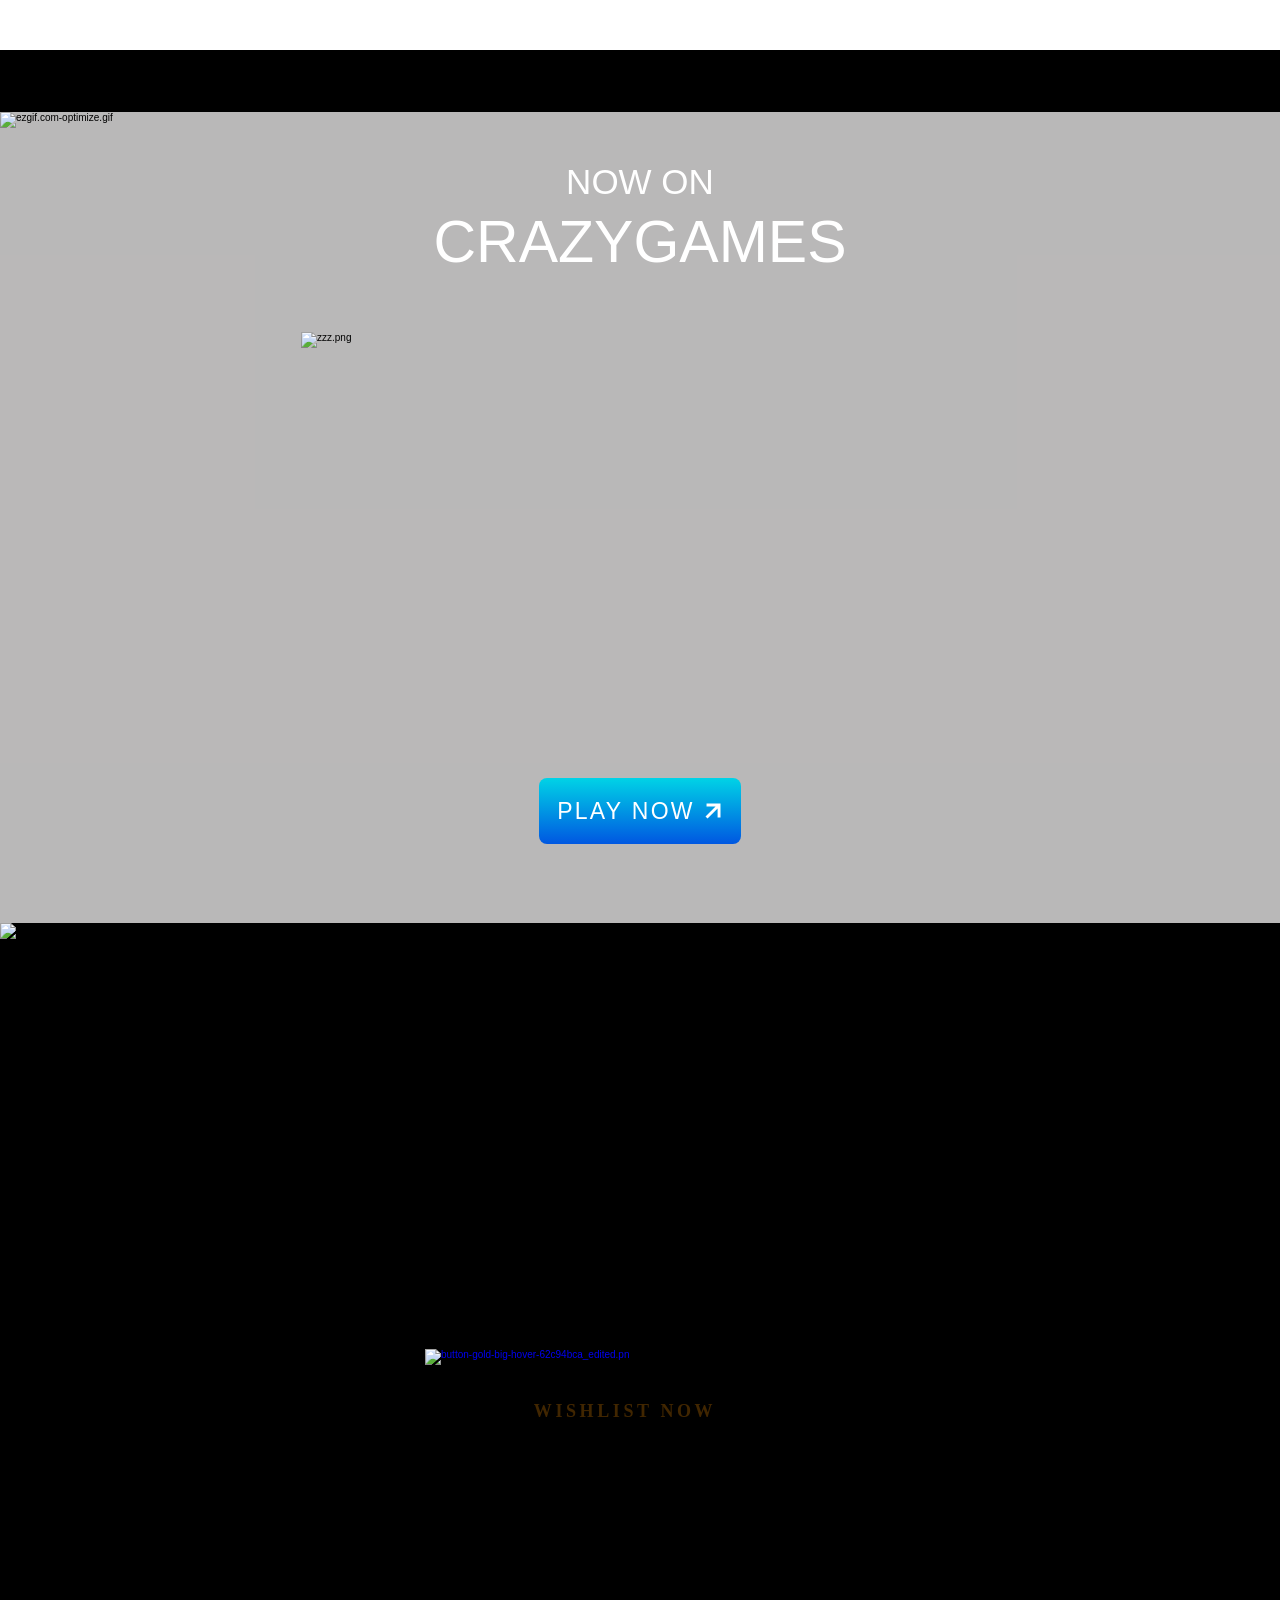
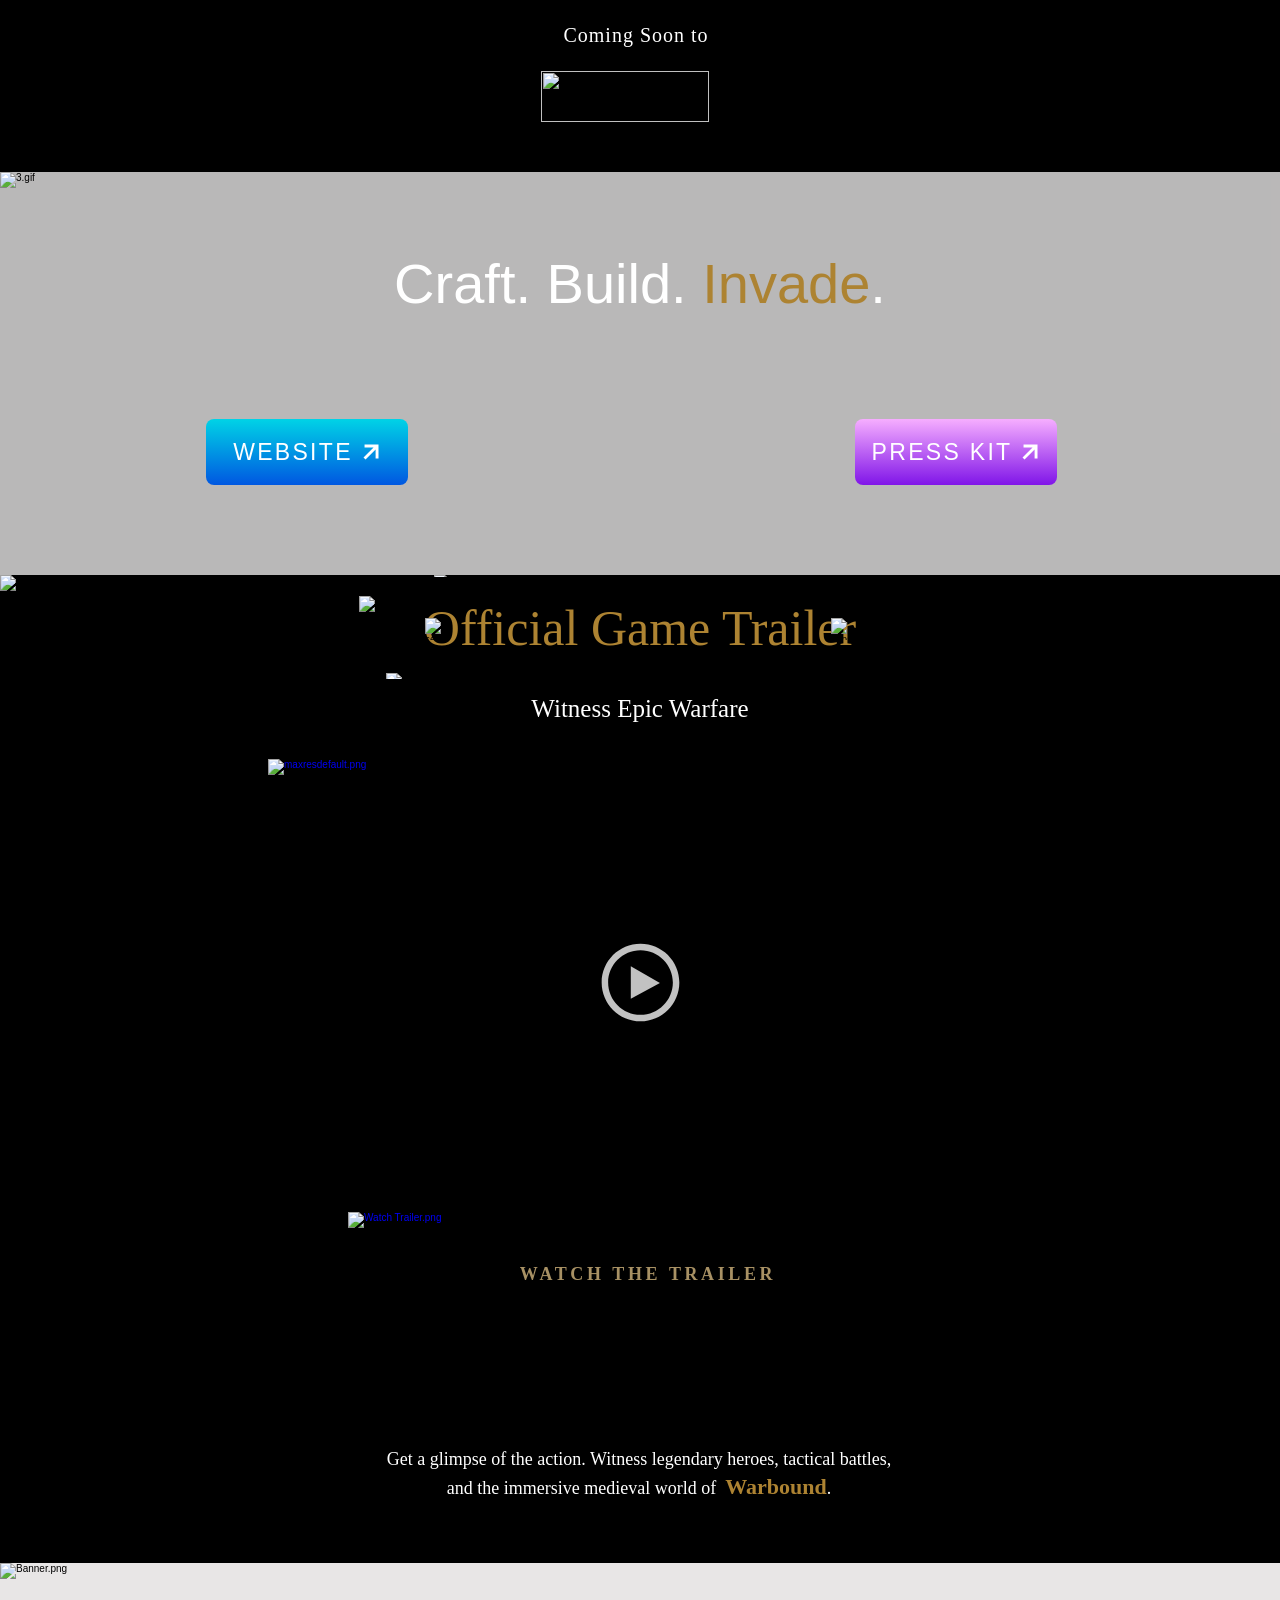
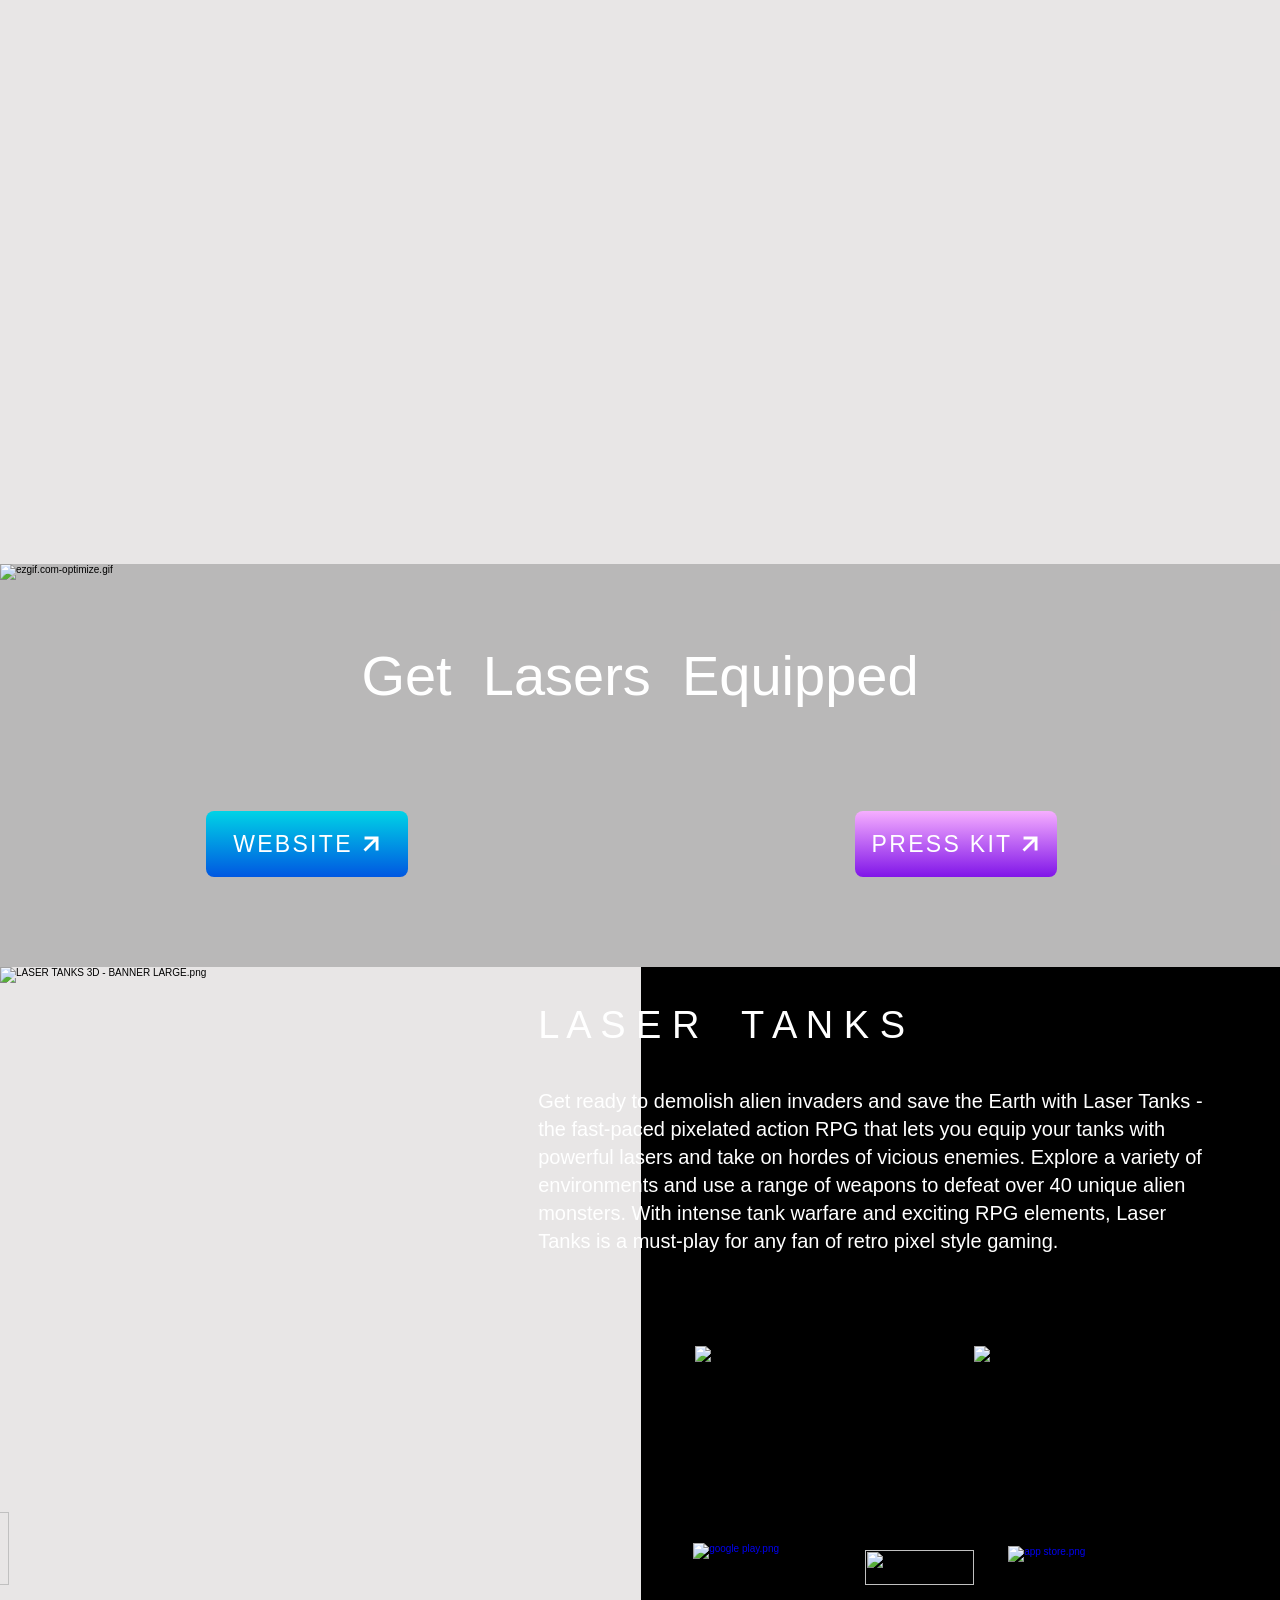
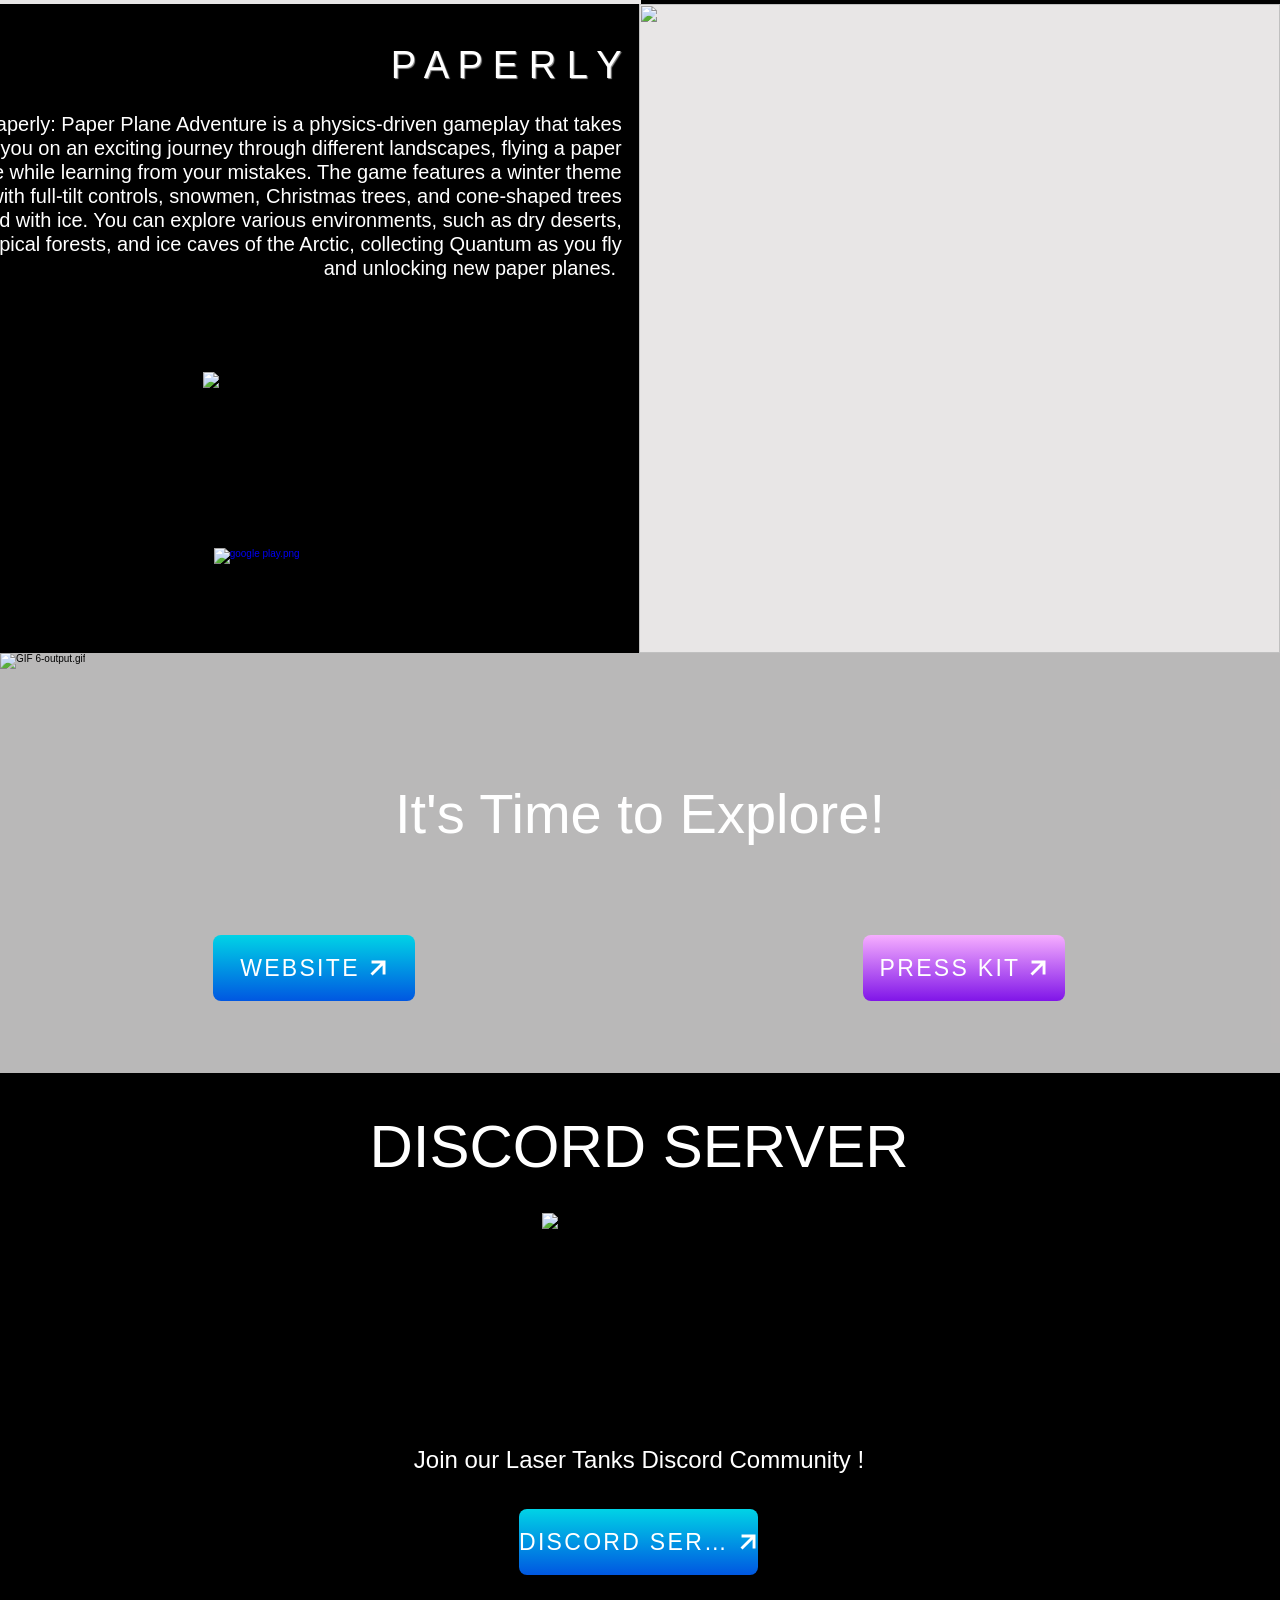
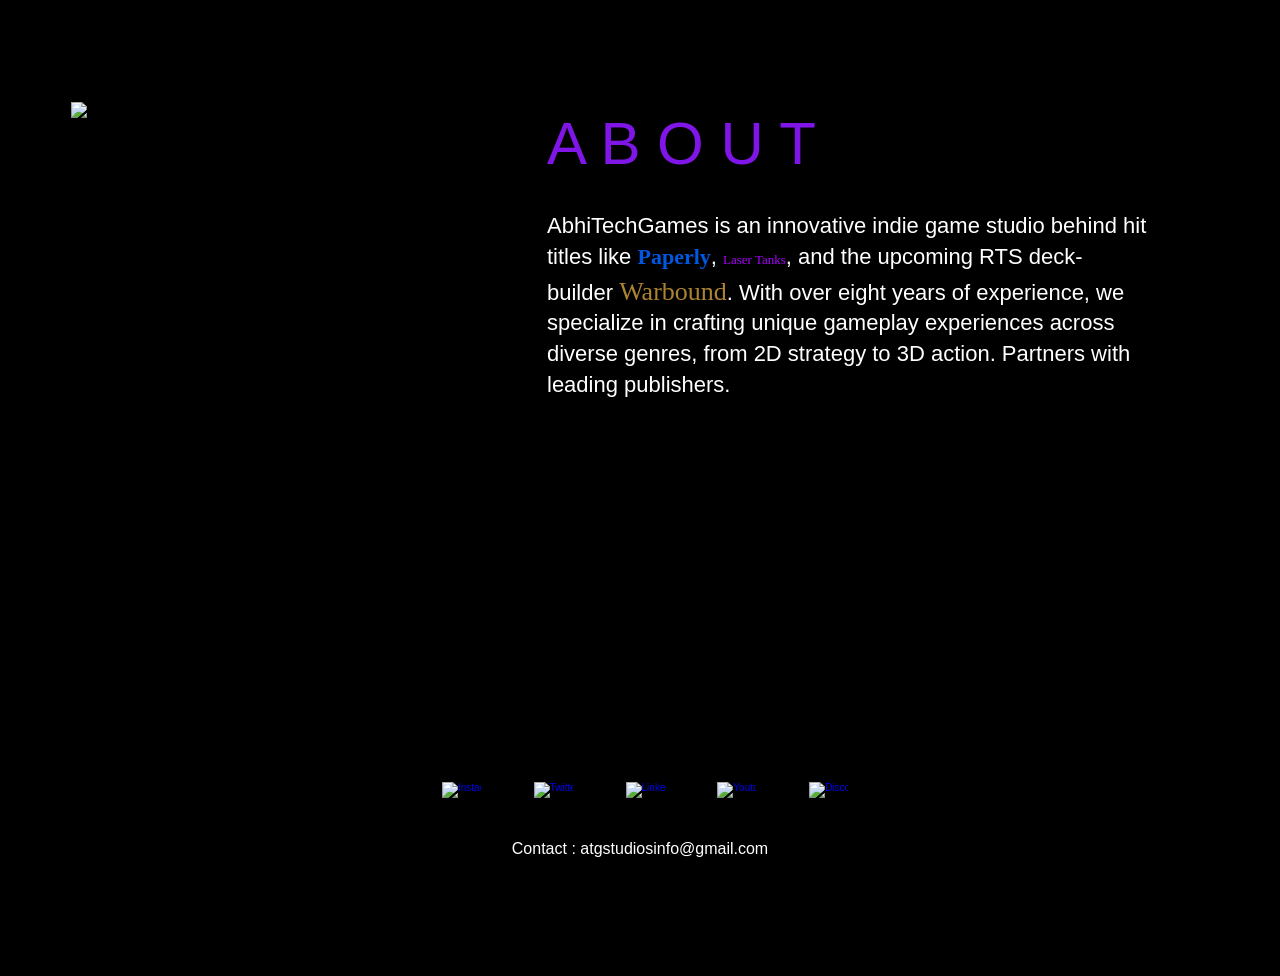
==== index.html @ 0aa7ea8f "Update index.html" ====
<!DOCTYPE html>
<html lang="en">

<head>

    <meta charset='utf-8'>
    <meta name="viewport" content="width=device-width, initial-scale=1" id="wixDesktopViewport" />
    <meta http-equiv="X-UA-Compatible" content="IE=edge">
    <meta name="generator" content="Wix.com Website Builder" />

    <link rel="icon" sizes="192x192"
        href="https://static.wixstatic.com/media/ad8f7c_39c102d695dc40cebd3509503a484c51~mv2.png">
    <link rel="shortcut icon" href="https://static.wixstatic.com/media/ad8f7c_39c102d695dc40cebd3509503a484c51~mv2.png"
        type="image/x-icon" />
    <link rel="apple-touch-icon"
        href="https://static.wixstatic.com/media/ad8f7c_39c102d695dc40cebd3509503a484c51~mv2.png" type="image/x-icon" />

    <!-- Safari Pinned Tab Icon -->
    <!-- <link rel="mask-icon" href="https://www.wix.com/favicon.ico"> -->

    <!-- Original trials -->


    <!-- Legacy Polyfills -->
    <script nomodule="" src="https://static.parastorage.com/unpkg/core-js-bundle@3.2.1/minified.js"></script>
    <script nomodule=""
        src="https://static.parastorage.com/unpkg/focus-within-polyfill@5.0.9/dist/focus-within-polyfill.js"></script>

    <!-- Performance API Polyfills -->
    <script>
        (function () {
            var noop = function noop() { };
            if ("performance" in window === false) {
                window.performance = {};
            }
            window.performance.mark = performance.mark || noop;
            window.performance.measure = performance.measure || noop;
            if ("now" in window.performance === false) {
                var nowOffset = Date.now();
                if (performance.timing && performance.timing.navigationStart) {
                    nowOffset = performance.timing.navigationStart;
                }
                window.performance.now = function now() {
                    return Date.now() - nowOffset;
                };
            }
        })();
    </script>

    <!-- Globals Definitions -->
    <script>
        (function () {
            var now = Date.now()
            window.initialTimestamps = {
                initialTimestamp: now,
                initialRequestTimestamp: Math.round(performance.timeOrigin ? performance.timeOrigin : now - performance.now())
            }

            window.thunderboltTag = "QA_READY"
            window.thunderboltVersion = "1.15928.0"
        })();
    </script>

    <!-- Essential Viewer Model -->
    <script type="application/json"
        id="wix-essential-viewer-model">{"fleetConfig":{"fleetName":"thunderbolt-renderer-gradual","type":"Rollout","code":1},"mode":{"qa":false,"enableTestApi":false,"debug":false,"ssrIndicator":false,"ssrOnly":false,"siteAssetsFallback":"enable","versionIndicator":false},"componentsLibrariesTopology":[{"artifactId":"editor-elements","namespace":"wixui","url":"https:\/\/static.parastorage.com\/services\/editor-elements\/1.14076.0"},{"artifactId":"editor-elements","namespace":"dsgnsys","url":"https:\/\/static.parastorage.com\/services\/editor-elements\/1.14076.0"}],"siteFeaturesConfigs":{"sessionManager":{"isRunningInDifferentSiteContext":false}},"language":{"userLanguage":"en"},"siteAssets":{"clientTopology":{"mediaRootUrl":"https:\/\/static.wixstatic.com","staticMediaUrl":"https:\/\/static.wixstatic.com\/media","moduleRepoUrl":"https:\/\/static.parastorage.com\/unpkg","fileRepoUrl":"https:\/\/static.parastorage.com\/services","siteAssetsUrl":"https:\/\/siteassets.parastorage.com","pageJsonServerUrls":["https:\/\/pages.parastorage.com","https:\/\/staticorigin.wixstatic.com","https:\/\/fallback.wix.com\/wix-html-editor-pages-webapp\/page"],"pathOfTBModulesInFileRepoForFallback":"wix-thunderbolt\/dist\/"}},"siteFeatures":["appMonitoring","assetsLoader","businessLogger","captcha","clickHandlerRegistrar","commonConfig","componentsLoader","componentsRegistry","consentPolicy","contentReflow","cyclicTabbing","environmentWixCodeSdk","environment","locationWixCodeSdk","mpaNavigation","navigationManager","navigationPhases","ooi","pages","panorama","renderer","reporter","router","scrollRestoration","seoWixCodeSdk","seo","sessionManager","siteMembersWixCodeSdk","siteMembers","siteScrollBlocker","siteWixCodeSdk","speculationRules","stores","structureApi","thunderboltInitializer","tpaCommons","translations","usedPlatformApis","warmupData","windowMessageRegistrar","windowWixCodeSdk","wixEmbedsApi","componentsReact","platform"],"site":{"externalBaseUrl":"https:\/\/atgstudiosinfo.wixsite.com\/abhitechgames-studio","isSEO":false},"media":{"staticMediaUrl":"https:\/\/static.wixstatic.com\/media","mediaRootUrl":"https:\/\/static.wixstatic.com\/","staticVideoUrl":"https:\/\/video.wixstatic.com\/"},"requestUrl":"https:\/\/atgstudiosinfo.wixsite.com\/abhitechgames-studio","rollout":{"siteAssetsVersionsRollout":false,"isDACRollout":0,"isTBRollout":true},"commonConfig":{"brand":"wix","host":"VIEWER","bsi":"","consentPolicy":{},"consentPolicyHeader":{},"siteRevision":"72","renderingFlow":"NONE","language":"en","locale":"en-in"},"interactionSampleRatio":0.01,"dynamicModelUrl":"https:\/\/atgstudiosinfo.wixsite.com\/abhitechgames-studio\/_api\/v2\/dynamicmodel","accessTokensUrl":"https:\/\/atgstudiosinfo.wixsite.com\/abhitechgames-studio\/_api\/v1\/access-tokens","isExcludedFromSecurityExperiments":true,"experiments":{"specs.thunderbolt.hardenFetchAndXHR":true,"specs.thunderbolt.hardenStringAndNumber":true}}</script>
    <script>window.viewerModel = JSON.parse(document.getElementById('wix-essential-viewer-model').textContent)</script>

    <script>
        window.commonConfig = viewerModel.commonConfig
    </script>



    <script
        data-url="https://static.parastorage.com/services/wix-thunderbolt/dist/handleAccessTokens.inline.70d46595.bundle.min.js">(() => { "use strict"; const e = e => "string" == typeof e ? decodeURIComponent(e).toLowerCase().trimStart() : e, o = "client-session-bind", t = new Set([o, "client-binding", "svSession", "smSession", "server-session-bind", "wixSession2"].map((e => e.toLowerCase()))), i = Object.getOwnPropertyDescriptor(Document.prototype, "cookie"), n = (e = "") => `${o}=; ${e} max-age=0; path=/; expires=Thu, 01 Jan 1970 00:00:01 GMT`, r = o => { const i = "string" == typeof o ? o.split("=")[0].trim() : o.name, n = e(i).toLowerCase(); return t.has(n) }, s = e => { let o; return o = "string" == typeof e ? e.split(";").map((e => e.trim())) : e, o.filter((e => !r(e))) }, l = "tbReady", a = "security_overrideGlobals", { experiments: c, siteFeaturesConfigs: d, accessTokensUrl: g } = window.viewerModel, b = g, u = {}, m = (() => { const e = document.cookie.split(";").map((e => e.trim())).filter((e => e?.startsWith(o)))[0]?.split("=")[1]; return (() => { const e = `domain=${location.hostname};`, o = n(), t = n(e); i.set.call(document, o), i.set.call(document, t) })(), e })(); m && (u["client-binding"] = m); let h = fetch; addEventListener(l, (function e(o) { const { logger: t } = o.detail; try { window.tb.init({ fetch: h, fetchHeaders: u }) } catch (e) { const o = new Error("TB003"); t.meter(`${a}_${o.message}`, { paramsOverrides: { errorType: a, eventString: o.message } }), window?.viewerModel?.mode.debug && console.error(e) } finally { removeEventListener(l, e), h = fetch } })), c["specs.thunderbolt.hardenFetchAndXHR"] || (window.fetchDynamicModel = () => d.sessionManager.isRunningInDifferentSiteContext ? Promise.resolve({}) : fetch(b, { credentials: "same-origin", headers: u }).then((function (e) { if (!e.ok) throw new Error(`[${e.status}]${e.statusText}`); return e.json() })), window.dynamicModelPromise = window.fetchDynamicModel()), Object.defineProperty(document, "cookie", { get() { const e = i.get.call(document); return s(e).join("; ") }, set(o) { const n = e(o.split(";")[0]);[...t].every((e => !n?.startsWith(e.toLowerCase()))) && i.set.call(document, o) }, enumerable: !0, configurable: !1 }), (() => { if (!globalThis.cookieStore) return; const e = globalThis.cookieStore.get.bind(globalThis.cookieStore), o = globalThis.cookieStore.getAll.bind(globalThis.cookieStore), i = globalThis.cookieStore.set.bind(globalThis.cookieStore), n = globalThis.cookieStore.delete.bind(globalThis.cookieStore); Object.defineProperty(globalThis.CookieStore.prototype, "get", { value: async o => t.has(o.toLowerCase()) ? null : e.call(void 0, o), enumerable: !0, configurable: !1 }), Object.defineProperty(globalThis.CookieStore.prototype, "getAll", { value: async () => { const e = await o.call(void 0); return s(e) }, enumerable: !0, configurable: !1 }), Object.defineProperty(globalThis.CookieStore.prototype, "set", { value: async (...e) => { const o = 1 === e.length ? e[0].name : e[0]; if (!r(o)) return i.call(void 0, ...e) }, enumerable: !0, configurable: !1 }), Object.defineProperty(globalThis.CookieStore.prototype, "delete", { value: async (...e) => { const o = 1 === e.length ? e[0].name : e[0]; if (!r(o)) return n.call(void 0, ...e) }, enumerable: !0, configurable: !1 }) })() })();
            //# sourceMappingURL=https://static.parastorage.com/services/wix-thunderbolt/dist/handleAccessTokens.inline.70d46595.bundle.min.js.map</script>


    <!-- Overriding Globals JS  -->


    <script
        data-url="https://static.parastorage.com/services/wix-thunderbolt/dist/overrideGlobals.inline.9c53a680.bundle.min.js">(() => { "use strict"; const { ownKeys: e } = Reflect, t = ["toString", "toLocaleString", "valueOf"], r = (r, o) => { const n = o[r]; if (!n) return; let i = !1; try { const e = Object.getOwnPropertyDescriptor(o, r); e && (i = e.enumerable || !1) } catch (e) { console.warn(`Failed to get property descriptor for key "${r}":`, e) } globalThis.defineStrictProperty(r, n, o, i); const c = n?.prototype; if (c) { const e = Object.getOwnPropertyDescriptors(c); Object.keys(e).forEach((r => { const o = e[r]; o && ((e, r, o) => { if ("constructor" !== r && "value" in o && o.configurable && !t.includes(String(r))) { const { value: t, enumerable: n, get: i, set: c } = o, s = { enumerable: n, configurable: !1, ...t ? { value: t, writable: !1 } : { get: i, set: c } }; Object.defineProperty(e, r, s) } })(c, r, o) })) } e(n).forEach((e => { const t = Object.getOwnPropertyDescriptor(n, e); t && (t.writable || t.configurable) && globalThis.defineStrictProperty(e.toString(), n[e], n, t.enumerable) })) }, o = e => "string" == typeof e ? decodeURIComponent(e).toLowerCase().trimStart() : e, n = (e, t, r, o) => { (e => e?.set && e?.get && "function" == typeof e.set && "function" == typeof e.get && !e.get.toString().includes("[native code]") && !e.set.toString().includes("[native code]"))(t) ? Object.defineProperty(r || globalThis, e, { get: t.get, set: t.set, configurable: !1, enumerable: o || !1 }) : Object.defineProperty(r || globalThis, e, { value: t, writable: !1, configurable: !1, enumerable: o || !1 }) }, i = () => { const e = globalThis.open, t = document.open, r = (t, r, o) => { const n = "string" != typeof t, i = e.call(window, t, r, o); return n || ((c = t).startsWith("//") && /(?:[a-z0-9](?:[a-z0-9-]{0,61}[a-z0-9])?\.)+[a-z0-9][a-z0-9-]{0,61}[a-z0-9]/g.test(`${location.protocol}:${c}`) && (c = `${location.protocol}${c}`), !c.startsWith("http") || new URL(c).hostname === location.hostname) ? {} : i; var c }; defineStrictProperty("open", r, globalThis, !0), defineStrictProperty("open", ((e, o, n) => e ? r(e, o, n) : t.call(document, e, o, n)), document, !0) }, c = document.createElement, s = (e, t) => { const r = c.call(document, e, t), n = Element.prototype.setAttribute, i = Element.prototype.setAttributeNS; if ("iframe" === o(e)) { globalThis.defineStrictProperty("srcdoc", { get: () => { }, set: () => { console.error("`srcdoc` is not allowed in iframe elements.") } }, r, !1); const e = function (e, t) { "srcdoc" !== e.toLowerCase() ? n.call(r, e, t) : console.error("`srcdoc` attribute is not allowed to be set.") }, t = function (e, t, o) { "srcdoc" !== t.toLowerCase() ? i.call(r, e, t, o) : console.error("`srcdoc` attribute is not allowed to be set.") }; r.setAttribute = e, r.setAttributeNS = t } return r }, a = "client-binding", l = "security_overrideGlobals", d = ["/_api/v1/access-tokens", "/_api/v2/dynamicmodel", "/_api/one-app-session-web/v3/businesses"], p = e => (e instanceof Headers ? e.forEach(((t, r) => { decodeURIComponent(r).toLowerCase() === a && e.delete(r) })) : Object.keys(e).forEach((t => { decodeURIComponent(t).toLowerCase() === a && delete e[t] })), e), u = e => { let t = !0; const r = (e => { let t, r; if (globalThis.Request && e instanceof Request) t = e.url; else { if ("function" != typeof e?.toString) throw new Error("Unsupported type for url"); t = e.toString() } try { return new URL(t).pathname } catch (e) { return r = t.replace(/#.+/gi, "").split("?").shift(), r.startsWith("/") ? r : `/${r}` } })(e), n = o(r); return d.some((e => n.includes(e))) && (t = !1), t }, f = (e = globalThis) => { const t = fetch; e.defineStrictProperty("fetch", (function () { const r = (o = arguments, globalThis.Request && o[0] instanceof Request && o[0]?.headers ? p(o[0].headers) : o[1]?.headers && p(o[1].headers), o); var o; return u(arguments[0]) ? t.apply(e, Array.from(r)) : new Promise(((e, t) => { const r = new Error("TB002"); window.fedops?.interactionStarted(r, l), t(r) })) })) }; performance.mark("overrideGlobals started"); const { isExcludedFromSecurityExperiments: g, experiments: b } = window.viewerModel; try { ((e = globalThis) => { Object.defineProperty(e, "defineStrictProperty", { value: n, writable: !1, enumerable: !1, configurable: !1 }) })(), i(), g || globalThis.defineStrictProperty("createElement", s, document, !0), b["specs.thunderbolt.hardenFetchAndXHR"] && !g && (f(), ((e = globalThis) => { const t = XMLHttpRequest; function r() { const e = new t, r = e.open, o = e.setRequestHeader; return e.open = function () { if (arguments.length < 2 || u(arguments[1])) return r.apply(e, Array.from(arguments)); { const e = new Error("TB002"); throw window.fedops?.interactionStarted(e, l), e } }, e.setRequestHeader = function (t, r) { decodeURIComponent(t).toLowerCase() !== a && o.call(e, t, r) }, e } Object.keys(t).forEach((e => { r[e] = t[e] })), e.defineStrictProperty("XMLHttpRequest", r) })()), b["specs.thunderbolt.removeServiceWorker"] && (() => { if (navigator && "serviceWorker" in navigator) navigator.serviceWorker.register = () => console.log("Service worker registration is not allowed"), Promise.resolve() })(), (e => { let t = [], o = []; const { experiments: n } = window.viewerModel; o = o.concat(["TextEncoder", "TextDecoder"]), e || (o = o.concat(["XMLHttpRequestEventTarget", "EventTarget"])), o = o.concat(["URL", "JSON"]), e || (t = t.concat(["addEventListener", "removeEventListener"])), t = t.concat(["encodeURI", "encodeURIComponent", "decodeURI", "decodeURIComponent"]), n["specs.thunderbolt.hardenStringAndNumber"] && (o = o.concat(["String", "Number"])), e || o.push("Object"), o = o.concat(["Reflect"]), t.forEach((e => { Object.freeze(globalThis[e]), ["addEventListener", "removeEventListener"].includes(e) && globalThis.defineStrictProperty(e, document[e], document, !0), globalThis.defineStrictProperty(e, globalThis[e], globalThis, !0) })), o.forEach((e => { r(e, globalThis) })) })(g), g || (defineStrictProperty("preventStringArgument", ((e, t, r) => { const o = r || globalThis, n = o[e]; defineStrictProperty(e, (function () { const r = Array.from(arguments); if ("string" != typeof r[t]) return n.apply(o, r); console.warn(`Calling ${e} with a String Argument at index ${t} is not allowed`) }), o) })), preventStringArgument("setTimeout", 0), preventStringArgument("setInterval", 0)) } catch (e) { window?.viewerModel?.mode.debug && console.error(e); const t = new Error("TB006"); window.fedops?.reportError(t, "security_overrideGlobals"), window.Sentry ? window.Sentry.captureException(t) : globalThis.defineStrictProperty("sentryBuffer", [t], window, !1) } performance.mark("overrideGlobals ended") })();
            //# sourceMappingURL=https://static.parastorage.com/services/wix-thunderbolt/dist/overrideGlobals.inline.9c53a680.bundle.min.js.map</script>



    <script>
        window.commonConfig = viewerModel.commonConfig


    </script>

    <!-- Initial CSS -->
    <style data-url="https://static.parastorage.com/services/wix-thunderbolt/dist/main.90c4a957.min.css">
        @keyframes slide-horizontal-new {
            0% {
                transform: translateX(100%)
            }
        }

        @keyframes slide-horizontal-old {
            80% {
                opacity: 1
            }

            to {
                opacity: 0;
                transform: translateX(-100%)
            }
        }

        @keyframes slide-vertical-new {
            0% {
                transform: translateY(-100%)
            }
        }

        @keyframes slide-vertical-old {
            80% {
                opacity: 1
            }

            to {
                opacity: 0;
                transform: translateY(100%)
            }
        }

        @keyframes out-in-new {
            0% {
                opacity: 0
            }
        }

        @keyframes out-in-old {
            to {
                opacity: 0
            }
        }

        html[data-page-transition=SlideHorizontal]::view-transition-old(page-group) {
            animation: slide-horizontal-old .6s cubic-bezier(.83, 0, .17, 1) forwards;
            mix-blend-mode: normal
        }

        html[data-page-transition=SlideHorizontal]::view-transition-new(page-group) {
            animation: slide-horizontal-new .6s cubic-bezier(.83, 0, .17, 1) backwards;
            mix-blend-mode: normal
        }

        html[data-page-transition=SlideVertical]::view-transition-old(page-group) {
            animation: slide-vertical-old .6s cubic-bezier(.83, 0, .17, 1) forwards;
            mix-blend-mode: normal
        }

        html[data-page-transition=SlideVertical]::view-transition-new(page-group) {
            animation: slide-vertical-new .6s cubic-bezier(.83, 0, .17, 1) backwards;
            mix-blend-mode: normal
        }

        html[data-page-transition=OutIn]::view-transition-old(page-group) {
            animation: out-in-old .35s cubic-bezier(.64, 0, .78, 0) forwards
        }

        html[data-page-transition=OutIn]::view-transition-new(page-group) {
            animation: out-in-new .35s cubic-bezier(.22, 1, .36, 1) .35s backwards
        }

        @media(prefers-reduced-motion:reduce) {

            ::view-transition-group(*),
            ::view-transition-new(*),
            ::view-transition-old(*) {
                animation: none !important
            }
        }

        body,
        html {
            background: transparent;
            border: 0;
            margin: 0;
            outline: 0;
            padding: 0;
            vertical-align: baseline
        }

        body {
            --scrollbar-width: 0px;
            font-family: Arial, Helvetica, sans-serif;
            font-size: 10px
        }

        body,
        html {
            height: 100%
        }

        body {
            overflow-x: auto;
            overflow-y: scroll
        }

        body:not(.responsive) #site-root {
            min-width: var(--site-width);
            width: 100%
        }

        body:not([data-js-loaded]) [data-hide-prejs] {
            visibility: hidden
        }

        wix-interact-element {
            display: contents
        }

        #SITE_CONTAINER {
            position: relative
        }

        :root {
            --one-unit: 1vw;
            --section-max-width: 9999px;
            --spx-stopper-max: 9999px;
            --spx-stopper-min: 0px;
            --browser-zoom: 1
        }

        @supports(-webkit-appearance:none) and (stroke-color:transparent) {
            :root {
                --safari-sticky-fix: opacity
            }
        }

        @supports(container-type:inline-size) {
            :root {
                --one-unit: 1cqw
            }
        }

        [id^=oldHoverBox-] {
            mix-blend-mode: plus-lighter;
            transition: opacity .5s ease, visibility .5s ease
        }

        [data-mesh-id$=inlineContent-gridContainer]:has(>[id^=oldHoverBox-]) {
            isolation: isolate
        }
    </style>
    <style data-url="https://static.parastorage.com/services/wix-thunderbolt/dist/main.renderer.bd2d00db.min.css">
        a,
        abbr,
        acronym,
        address,
        applet,
        b,
        big,
        blockquote,
        button,
        caption,
        center,
        cite,
        code,
        dd,
        del,
        dfn,
        div,
        dl,
        dt,
        em,
        fieldset,
        font,
        footer,
        form,
        h1,
        h2,
        h3,
        h4,
        h5,
        h6,
        header,
        i,
        iframe,
        img,
        ins,
        kbd,
        label,
        legend,
        li,
        nav,
        object,
        ol,
        p,
        pre,
        q,
        s,
        samp,
        section,
        small,
        span,
        strike,
        strong,
        sub,
        sup,
        table,
        tbody,
        td,
        tfoot,
        th,
        thead,
        title,
        tr,
        tt,
        u,
        ul,
        var {
            background: transparent;
            border: 0;
            margin: 0;
            outline: 0;
            padding: 0;
            vertical-align: baseline
        }

        input,
        select,
        textarea {
            box-sizing: border-box;
            font-family: Helvetica, Arial, sans-serif
        }

        ol,
        ul {
            list-style: none
        }

        blockquote,
        q {
            quotes: none
        }

        ins {
            text-decoration: none
        }

        del {
            text-decoration: line-through
        }

        table {
            border-collapse: collapse;
            border-spacing: 0
        }

        a {
            cursor: pointer;
            text-decoration: none
        }

        .testStyles {
            overflow-y: hidden
        }

        .reset-button {
            -webkit-appearance: none;
            background: none;
            border: 0;
            color: inherit;
            font: inherit;
            line-height: normal;
            outline: 0;
            overflow: visible;
            padding: 0;
            -webkit-user-select: none;
            -moz-user-select: none;
            -ms-user-select: none
        }

        :focus {
            outline: none
        }

        body.device-mobile-optimized:not(.disable-site-overflow) {
            overflow-x: hidden;
            overflow-y: scroll
        }

        body.device-mobile-optimized:not(.responsive) #SITE_CONTAINER {
            margin-left: auto;
            margin-right: auto;
            overflow-x: visible;
            position: relative;
            width: 320px
        }

        body.device-mobile-optimized:not(.responsive):not(.blockSiteScrolling) #SITE_CONTAINER {
            margin-top: 0
        }

        body.device-mobile-optimized>* {
            max-width: 100% !important
        }

        body.device-mobile-optimized #site-root {
            overflow-x: hidden;
            overflow-y: hidden
        }

        @supports(overflow:clip) {
            body.device-mobile-optimized #site-root {
                overflow-x: clip;
                overflow-y: clip
            }
        }

        body.device-mobile-non-optimized #SITE_CONTAINER #site-root {
            overflow-x: clip;
            overflow-y: clip
        }

        body.device-mobile-non-optimized.fullScreenMode {
            background-color: #5f6360
        }

        body.device-mobile-non-optimized.fullScreenMode #MOBILE_ACTIONS_MENU,
        body.device-mobile-non-optimized.fullScreenMode #SITE_BACKGROUND,
        body.device-mobile-non-optimized.fullScreenMode #site-root,
        body.fullScreenMode #WIX_ADS {
            visibility: hidden
        }

        body.fullScreenMode {
            overflow-x: hidden !important;
            overflow-y: hidden !important
        }

        body.fullScreenMode.device-mobile-optimized #TINY_MENU {
            opacity: 0;
            pointer-events: none
        }

        body.fullScreenMode-scrollable.device-mobile-optimized {
            overflow-x: hidden !important;
            overflow-y: auto !important
        }

        body.fullScreenMode-scrollable.device-mobile-optimized #masterPage,
        body.fullScreenMode-scrollable.device-mobile-optimized #site-root {
            overflow-x: hidden !important;
            overflow-y: hidden !important
        }

        body.fullScreenMode-scrollable.device-mobile-optimized #SITE_BACKGROUND,
        body.fullScreenMode-scrollable.device-mobile-optimized #masterPage {
            height: auto !important
        }

        body.fullScreenMode-scrollable.device-mobile-optimized #masterPage.mesh-layout {
            height: 0 !important
        }

        body.blockSiteScrolling,
        body.siteScrollingBlocked {
            position: fixed;
            width: 100%
        }

        body.blockSiteScrolling #SITE_CONTAINER {
            margin-top: calc(var(--blocked-site-scroll-margin-top)*-1)
        }

        body.blockSiteScrolling:not(.responsive) #WIX_ADS {
            margin-top: var(--blocked-site-scroll-margin-top)
        }

        #site-root {
            margin: 0 auto;
            min-height: 100%;
            position: relative;
            top: var(--wix-ads-height)
        }

        #site-root img:not([src]) {
            visibility: hidden
        }

        #site-root svg img:not([src]) {
            visibility: visible
        }

        .auto-generated-link {
            color: inherit
        }

        #SCROLL_TO_BOTTOM,
        #SCROLL_TO_TOP {
            height: 0
        }

        .has-click-trigger {
            cursor: pointer
        }

        .fullScreenOverlay {
            bottom: 0;
            display: flex;
            justify-content: center;
            left: 0;
            overflow-y: hidden;
            position: fixed;
            right: 0;
            top: -60px;
            z-index: 1005
        }

        .fullScreenOverlay>.fullScreenOverlayContent {
            bottom: 0;
            left: 0;
            margin: 0 auto;
            overflow: hidden;
            position: absolute;
            right: 0;
            top: 60px;
            transform: translateZ(0)
        }

        [data-mesh-id$=centeredContent],
        [data-mesh-id$=form],
        [data-mesh-id$=inlineContent] {
            pointer-events: none;
            position: relative
        }

        [data-mesh-id$=-gridWrapper],
        [data-mesh-id$=-rotated-wrapper] {
            pointer-events: none
        }

        [data-mesh-id$=-gridContainer]>*,
        [data-mesh-id$=-rotated-wrapper]>*,
        [data-mesh-id$=inlineContent]>:not([data-mesh-id$=-gridContainer]) {
            pointer-events: auto
        }

        .device-mobile-optimized #masterPage.mesh-layout #SOSP_CONTAINER_CUSTOM_ID {
            grid-area: 2/1/3/2;
            -ms-grid-row: 2;
            position: relative
        }

        #masterPage.mesh-layout {
            -ms-grid-rows: max-content max-content min-content max-content;
            -ms-grid-columns: 100%;
            align-items: start;
            display: -ms-grid;
            display: grid;
            grid-template-columns: 100%;
            grid-template-rows: max-content max-content min-content max-content;
            justify-content: stretch
        }

        #masterPage.mesh-layout #PAGES_CONTAINER,
        #masterPage.mesh-layout #SITE_FOOTER-placeholder,
        #masterPage.mesh-layout #SITE_FOOTER_WRAPPER,
        #masterPage.mesh-layout #SITE_HEADER-placeholder,
        #masterPage.mesh-layout #SITE_HEADER_WRAPPER,
        #masterPage.mesh-layout #SOSP_CONTAINER_CUSTOM_ID[data-state~=mobileView],
        #masterPage.mesh-layout #soapAfterPagesContainer,
        #masterPage.mesh-layout #soapBeforePagesContainer {
            -ms-grid-row-align: start;
            -ms-grid-column-align: start;
            -ms-grid-column: 1
        }

        #masterPage.mesh-layout #SITE_HEADER-placeholder,
        #masterPage.mesh-layout #SITE_HEADER_WRAPPER {
            grid-area: 1/1/2/2;
            -ms-grid-row: 1
        }

        #masterPage.mesh-layout #PAGES_CONTAINER,
        #masterPage.mesh-layout #soapAfterPagesContainer,
        #masterPage.mesh-layout #soapBeforePagesContainer {
            grid-area: 3/1/4/2;
            -ms-grid-row: 3
        }

        #masterPage.mesh-layout #soapAfterPagesContainer,
        #masterPage.mesh-layout #soapBeforePagesContainer {
            width: 100%
        }

        #masterPage.mesh-layout #PAGES_CONTAINER {
            align-self: stretch
        }

        #masterPage.mesh-layout main#PAGES_CONTAINER {
            display: block
        }

        #masterPage.mesh-layout #SITE_FOOTER-placeholder,
        #masterPage.mesh-layout #SITE_FOOTER_WRAPPER {
            grid-area: 4/1/5/2;
            -ms-grid-row: 4
        }

        #masterPage.mesh-layout #SITE_PAGES,
        #masterPage.mesh-layout [data-mesh-id=PAGES_CONTAINERcenteredContent],
        #masterPage.mesh-layout [data-mesh-id=PAGES_CONTAINERinlineContent] {
            height: 100%
        }

        #masterPage.mesh-layout.desktop>* {
            width: 100%
        }

        #masterPage.mesh-layout #PAGES_CONTAINER,
        #masterPage.mesh-layout #SITE_FOOTER_WRAPPER,
        #masterPage.mesh-layout #SITE_HEADER_WRAPPER,
        #masterPage.mesh-layout #SITE_PAGES,
        #masterPage.mesh-layout #masterPageinlineContent,
        #masterPage.mesh-layout:not(.one-doc) #SITE_FOOTER,
        #masterPage.mesh-layout:not(.one-doc) #SITE_HEADER {
            position: relative
        }

        #masterPage.mesh-layout #SITE_HEADER {
            grid-area: 1/1/2/2
        }

        #masterPage.mesh-layout #SITE_FOOTER {
            grid-area: 4/1/5/2
        }

        #masterPage.mesh-layout.overflow-x-clip #SITE_FOOTER,
        #masterPage.mesh-layout.overflow-x-clip #SITE_HEADER {
            overflow-x: clip
        }

        [data-z-counter] {
            z-index: 0
        }

        [data-z-counter="0"] {
            z-index: auto
        }

        .wixSiteProperties {
            -webkit-font-smoothing: antialiased;
            -moz-osx-font-smoothing: grayscale
        }

        :root {
            --wst-button-color-fill-primary: rgb(var(--color_48));
            --wst-button-color-border-primary: rgb(var(--color_49));
            --wst-button-color-text-primary: rgb(var(--color_50));
            --wst-button-color-fill-primary-hover: rgb(var(--color_51));
            --wst-button-color-border-primary-hover: rgb(var(--color_52));
            --wst-button-color-text-primary-hover: rgb(var(--color_53));
            --wst-button-color-fill-primary-disabled: rgb(var(--color_54));
            --wst-button-color-border-primary-disabled: rgb(var(--color_55));
            --wst-button-color-text-primary-disabled: rgb(var(--color_56));
            --wst-button-color-fill-secondary: rgb(var(--color_57));
            --wst-button-color-border-secondary: rgb(var(--color_58));
            --wst-button-color-text-secondary: rgb(var(--color_59));
            --wst-button-color-fill-secondary-hover: rgb(var(--color_60));
            --wst-button-color-border-secondary-hover: rgb(var(--color_61));
            --wst-button-color-text-secondary-hover: rgb(var(--color_62));
            --wst-button-color-fill-secondary-disabled: rgb(var(--color_63));
            --wst-button-color-border-secondary-disabled: rgb(var(--color_64));
            --wst-button-color-text-secondary-disabled: rgb(var(--color_65));
            --wst-color-fill-base-1: rgb(var(--color_36));
            --wst-color-fill-base-2: rgb(var(--color_37));
            --wst-color-fill-base-shade-1: rgb(var(--color_38));
            --wst-color-fill-base-shade-2: rgb(var(--color_39));
            --wst-color-fill-base-shade-3: rgb(var(--color_40));
            --wst-color-fill-accent-1: rgb(var(--color_41));
            --wst-color-fill-accent-2: rgb(var(--color_42));
            --wst-color-fill-accent-3: rgb(var(--color_43));
            --wst-color-fill-accent-4: rgb(var(--color_44));
            --wst-color-fill-background-primary: rgb(var(--color_11));
            --wst-color-fill-background-secondary: rgb(var(--color_12));
            --wst-color-text-primary: rgb(var(--color_15));
            --wst-color-text-secondary: rgb(var(--color_14));
            --wst-color-action: rgb(var(--color_18));
            --wst-color-disabled: rgb(var(--color_39));
            --wst-color-title: rgb(var(--color_45));
            --wst-color-subtitle: rgb(var(--color_46));
            --wst-color-line: rgb(var(--color_47));
            --wst-font-style-h2: var(--font_2);
            --wst-font-style-h3: var(--font_3);
            --wst-font-style-h4: var(--font_4);
            --wst-font-style-h5: var(--font_5);
            --wst-font-style-h6: var(--font_6);
            --wst-font-style-body-large: var(--font_7);
            --wst-font-style-body-medium: var(--font_8);
            --wst-font-style-body-small: var(--font_9);
            --wst-font-style-body-x-small: var(--font_10);
            --wst-color-custom-1: rgb(var(--color_13));
            --wst-color-custom-2: rgb(var(--color_16));
            --wst-color-custom-3: rgb(var(--color_17));
            --wst-color-custom-4: rgb(var(--color_19));
            --wst-color-custom-5: rgb(var(--color_20));
            --wst-color-custom-6: rgb(var(--color_21));
            --wst-color-custom-7: rgb(var(--color_22));
            --wst-color-custom-8: rgb(var(--color_23));
            --wst-color-custom-9: rgb(var(--color_24));
            --wst-color-custom-10: rgb(var(--color_25));
            --wst-color-custom-11: rgb(var(--color_26));
            --wst-color-custom-12: rgb(var(--color_27));
            --wst-color-custom-13: rgb(var(--color_28));
            --wst-color-custom-14: rgb(var(--color_29));
            --wst-color-custom-15: rgb(var(--color_30));
            --wst-color-custom-16: rgb(var(--color_31));
            --wst-color-custom-17: rgb(var(--color_32));
            --wst-color-custom-18: rgb(var(--color_33));
            --wst-color-custom-19: rgb(var(--color_34));
            --wst-color-custom-20: rgb(var(--color_35))
        }
    </style>

    <meta name="format-detection" content="telephone=no">
    <meta name="skype_toolbar" content="skype_toolbar_parser_compatible">






    <!--pageHtmlEmbeds.head start-->
    <script type="wix/htmlEmbeds" id="pageHtmlEmbeds.head start"></script>

    <script type="wix/htmlEmbeds" id="pageHtmlEmbeds.head end"></script>
    <!--pageHtmlEmbeds.head end-->


    <!-- head performance data start -->

    <!-- head performance data end -->




    <meta http-equiv="X-Wix-Meta-Site-Id" content="aec9f6b1-5766-462f-b79e-f3b300971ee4">
    <meta http-equiv="X-Wix-Application-Instance-Id" content="cf42de66-79ea-4750-96b6-e2a54d176a18">

    <meta http-equiv="X-Wix-Published-Version" content="72" />



    <meta http-equiv="etag" content="bug" />

    <!-- render-head end -->

    <style
        data-href="https://static.parastorage.com/services/editor-elements-library/dist/thunderbolt/rb_wixui.thunderbolt_bootstrap.2de87613.min.css">
        .J6KGih {
            cursor: pointer
        }

        .sNF2R0 {
            opacity: 0
        }

        .hLoBV3 {
            transition: opacity var(--transition-duration) cubic-bezier(.37, 0, .63, 1)
        }

        .Rdf41z,
        .hLoBV3 {
            opacity: 1
        }

        .ftlZWo {
            transition: opacity var(--transition-duration) cubic-bezier(.37, 0, .63, 1)
        }

        .ATGlOr,
        .ftlZWo {
            opacity: 0
        }

        .KQSXD0 {
            transition: opacity var(--transition-duration) cubic-bezier(.64, 0, .78, 0)
        }

        .KQSXD0,
        .pagQKE {
            opacity: 1
        }

        ._6zG5H {
            opacity: 0;
            transition: opacity var(--transition-duration) cubic-bezier(.22, 1, .36, 1)
        }

        .BB49uC {
            transform: translateX(100%)
        }

        .j9xE1V {
            transition: transform var(--transition-duration) cubic-bezier(.87, 0, .13, 1)
        }

        .ICs7Rs,
        .j9xE1V {
            transform: translateX(0)
        }

        .DxijZJ {
            transition: transform var(--transition-duration) cubic-bezier(.87, 0, .13, 1)
        }

        .B5kjYq,
        .DxijZJ {
            transform: translateX(-100%)
        }

        .cJijIV {
            transition: transform var(--transition-duration) cubic-bezier(.87, 0, .13, 1)
        }

        .cJijIV,
        .hOxaWM {
            transform: translateX(0)
        }

        .T9p3fN {
            transform: translateX(100%);
            transition: transform var(--transition-duration) cubic-bezier(.87, 0, .13, 1)
        }

        .qDxYJm {
            transform: translateY(100%)
        }

        .aA9V0P {
            transition: transform var(--transition-duration) cubic-bezier(.87, 0, .13, 1)
        }

        .YPXPAS,
        .aA9V0P {
            transform: translateY(0)
        }

        .Xf2zsA {
            transition: transform var(--transition-duration) cubic-bezier(.87, 0, .13, 1)
        }

        .Xf2zsA,
        .y7Kt7s {
            transform: translateY(-100%)
        }

        .EeUgMu {
            transition: transform var(--transition-duration) cubic-bezier(.87, 0, .13, 1)
        }

        .EeUgMu,
        .fdHrtm {
            transform: translateY(0)
        }

        .WIFaG4 {
            transform: translateY(100%);
            transition: transform var(--transition-duration) cubic-bezier(.87, 0, .13, 1)
        }

        body:not(.responsive) .JsJXaX {
            overflow-x: clip
        }

        :root:active-view-transition .JsJXaX {
            view-transition-name: page-group
        }

        .AnQkDU {
            display: grid;
            grid-template-columns: 1fr;
            grid-template-rows: 1fr;
            height: 100%
        }

        .AnQkDU>div {
            align-self: stretch !important;
            grid-area: 1/1/2/2;
            justify-self: stretch !important
        }

        .StylableButton2545352419__root {
            -archetype: box;
            border: none;
            box-sizing: border-box;
            cursor: pointer;
            display: block;
            height: 100%;
            min-height: 10px;
            min-width: 10px;
            padding: 0;
            touch-action: manipulation;
            width: 100%
        }

        .StylableButton2545352419__root[disabled] {
            pointer-events: none
        }

        .StylableButton2545352419__root:not(:hover):not([disabled]).StylableButton2545352419--hasBackgroundColor {
            background-color: var(--corvid-background-color) !important
        }

        .StylableButton2545352419__root:hover:not([disabled]).StylableButton2545352419--hasHoverBackgroundColor {
            background-color: var(--corvid-hover-background-color) !important
        }

        .StylableButton2545352419__root:not(:hover)[disabled].StylableButton2545352419--hasDisabledBackgroundColor {
            background-color: var(--corvid-disabled-background-color) !important
        }

        .StylableButton2545352419__root:not(:hover):not([disabled]).StylableButton2545352419--hasBorderColor {
            border-color: var(--corvid-border-color) !important
        }

        .StylableButton2545352419__root:hover:not([disabled]).StylableButton2545352419--hasHoverBorderColor {
            border-color: var(--corvid-hover-border-color) !important
        }

        .StylableButton2545352419__root:not(:hover)[disabled].StylableButton2545352419--hasDisabledBorderColor {
            border-color: var(--corvid-disabled-border-color) !important
        }

        .StylableButton2545352419__root.StylableButton2545352419--hasBorderRadius {
            border-radius: var(--corvid-border-radius) !important
        }

        .StylableButton2545352419__root.StylableButton2545352419--hasBorderWidth {
            border-width: var(--corvid-border-width) !important
        }

        .StylableButton2545352419__root:not(:hover):not([disabled]).StylableButton2545352419--hasColor,
        .StylableButton2545352419__root:not(:hover):not([disabled]).StylableButton2545352419--hasColor .StylableButton2545352419__label {
            color: var(--corvid-color) !important
        }

        .StylableButton2545352419__root:hover:not([disabled]).StylableButton2545352419--hasHoverColor,
        .StylableButton2545352419__root:hover:not([disabled]).StylableButton2545352419--hasHoverColor .StylableButton2545352419__label {
            color: var(--corvid-hover-color) !important
        }

        .StylableButton2545352419__root:not(:hover)[disabled].StylableButton2545352419--hasDisabledColor,
        .StylableButton2545352419__root:not(:hover)[disabled].StylableButton2545352419--hasDisabledColor .StylableButton2545352419__label {
            color: var(--corvid-disabled-color) !important
        }

        .StylableButton2545352419__link {
            -archetype: box;
            box-sizing: border-box;
            color: #000;
            text-decoration: none
        }

        .StylableButton2545352419__container {
            align-items: center;
            display: flex;
            flex-basis: auto;
            flex-direction: row;
            flex-grow: 1;
            height: 100%;
            justify-content: center;
            overflow: hidden;
            transition: all .2s ease, visibility 0s;
            width: 100%
        }

        .StylableButton2545352419__label {
            -archetype: text;
            -controller-part-type: LayoutChildDisplayDropdown, LayoutFlexChildSpacing(first);
            max-width: 100%;
            min-width: 1.8em;
            overflow: hidden;
            text-align: center;
            text-overflow: ellipsis;
            transition: inherit;
            white-space: nowrap
        }

        .StylableButton2545352419__root.StylableButton2545352419--isMaxContent .StylableButton2545352419__label {
            text-overflow: unset
        }

        .StylableButton2545352419__root.StylableButton2545352419--isWrapText .StylableButton2545352419__label {
            min-width: 10px;
            overflow-wrap: break-word;
            white-space: break-spaces;
            word-break: break-word
        }

        .StylableButton2545352419__icon {
            -archetype: icon;
            -controller-part-type: LayoutChildDisplayDropdown, LayoutFlexChildSpacing(last);
            flex-shrink: 0;
            height: 50px;
            min-width: 1px;
            transition: inherit
        }

        .StylableButton2545352419__icon.StylableButton2545352419--override {
            display: block !important
        }

        .StylableButton2545352419__icon svg,
        .StylableButton2545352419__icon>span {
            display: flex;
            height: inherit;
            width: inherit
        }

        .StylableButton2545352419__root:not(:hover):not([disalbed]).StylableButton2545352419--hasIconColor .StylableButton2545352419__icon svg {
            fill: var(--corvid-icon-color) !important;
            stroke: var(--corvid-icon-color) !important
        }

        .StylableButton2545352419__root:hover:not([disabled]).StylableButton2545352419--hasHoverIconColor .StylableButton2545352419__icon svg {
            fill: var(--corvid-hover-icon-color) !important;
            stroke: var(--corvid-hover-icon-color) !important
        }

        .StylableButton2545352419__root:not(:hover)[disabled].StylableButton2545352419--hasDisabledIconColor .StylableButton2545352419__icon svg {
            fill: var(--corvid-disabled-icon-color) !important;
            stroke: var(--corvid-disabled-icon-color) !important
        }

        .aeyn4z {
            bottom: 0;
            left: 0;
            position: absolute;
            right: 0;
            top: 0
        }

        .qQrFOK {
            cursor: pointer
        }

        .VDJedC {
            -webkit-tap-highlight-color: rgba(0, 0, 0, 0);
            fill: var(--corvid-fill-color, var(--fill));
            fill-opacity: var(--fill-opacity);
            stroke: var(--corvid-stroke-color, var(--stroke));
            stroke-opacity: var(--stroke-opacity);
            stroke-width: var(--stroke-width);
            filter: var(--drop-shadow, none);
            opacity: var(--opacity);
            transform: var(--flip)
        }

        .VDJedC,
        .VDJedC svg {
            bottom: 0;
            left: 0;
            position: absolute;
            right: 0;
            top: 0
        }

        .VDJedC svg {
            height: var(--svg-calculated-height, 100%);
            margin: auto;
            padding: var(--svg-calculated-padding, 0);
            width: var(--svg-calculated-width, 100%)
        }

        .VDJedC svg:not([data-type=ugc]) {
            overflow: visible
        }

        .l4CAhn * {
            vector-effect: non-scaling-stroke
        }

        .Z_l5lU {
            -webkit-text-size-adjust: 100%;
            -moz-text-size-adjust: 100%;
            text-size-adjust: 100%
        }

        ol.font_100,
        ul.font_100 {
            color: #080808;
            font-family: "Arial, Helvetica, sans-serif", serif;
            font-size: 10px;
            font-style: normal;
            font-variant: normal;
            font-weight: 400;
            letter-spacing: normal;
            line-height: normal;
            margin: 0;
            text-decoration: none
        }

        ol.font_100 li,
        ul.font_100 li {
            margin-bottom: 12px
        }

        ol.wix-list-text-align,
        ul.wix-list-text-align {
            list-style-position: inside
        }

        ol.wix-list-text-align h1,
        ol.wix-list-text-align h2,
        ol.wix-list-text-align h3,
        ol.wix-list-text-align h4,
        ol.wix-list-text-align h5,
        ol.wix-list-text-align h6,
        ol.wix-list-text-align p,
        ul.wix-list-text-align h1,
        ul.wix-list-text-align h2,
        ul.wix-list-text-align h3,
        ul.wix-list-text-align h4,
        ul.wix-list-text-align h5,
        ul.wix-list-text-align h6,
        ul.wix-list-text-align p {
            display: inline
        }

        .HQSswv {
            cursor: pointer
        }

        .yi6otz {
            clip: rect(0 0 0 0);
            border: 0;
            height: 1px;
            margin: -1px;
            overflow: hidden;
            padding: 0;
            position: absolute;
            width: 1px
        }

        .zQ9jDz [data-attr-richtext-marker=true] {
            display: block
        }

        .zQ9jDz [data-attr-richtext-marker=true] table {
            border-collapse: collapse;
            margin: 15px 0;
            width: 100%
        }

        .zQ9jDz [data-attr-richtext-marker=true] table td {
            padding: 12px;
            position: relative
        }

        .zQ9jDz [data-attr-richtext-marker=true] table td:after {
            border-bottom: 1px solid currentColor;
            border-left: 1px solid currentColor;
            bottom: 0;
            content: "";
            left: 0;
            opacity: .2;
            position: absolute;
            right: 0;
            top: 0
        }

        .zQ9jDz [data-attr-richtext-marker=true] table tr td:last-child:after {
            border-right: 1px solid currentColor
        }

        .zQ9jDz [data-attr-richtext-marker=true] table tr:first-child td:after {
            border-top: 1px solid currentColor
        }

        @supports(-webkit-appearance:none) and (stroke-color:transparent) {
            .qvSjx3>*>:first-child {
                vertical-align: top
            }
        }

        @supports(-webkit-touch-callout:none) {
            .qvSjx3>*>:first-child {
                vertical-align: top
            }
        }

        .LkZBpT :is(p, h1, h2, h3, h4, h5, h6, ul, ol, span[data-attr-richtext-marker], blockquote, div) [class$=rich-text__text],
        .LkZBpT :is(p, h1, h2, h3, h4, h5, h6, ul, ol, span[data-attr-richtext-marker], blockquote, div)[class$=rich-text__text] {
            color: var(--corvid-color, currentColor)
        }

        .LkZBpT :is(p, h1, h2, h3, h4, h5, h6, ul, ol, span[data-attr-richtext-marker], blockquote, div) span[style*=color] {
            color: var(--corvid-color, currentColor) !important
        }

        .Kbom4H {
            direction: var(--text-direction);
            min-height: var(--min-height);
            min-width: var(--min-width)
        }

        .Kbom4H .upNqi2 {
            word-wrap: break-word;
            height: 100%;
            overflow-wrap: break-word;
            position: relative;
            width: 100%
        }

        .Kbom4H .upNqi2 ul {
            list-style: disc inside
        }

        .Kbom4H .upNqi2 li {
            margin-bottom: 12px
        }

        .MMl86N blockquote,
        .MMl86N div,
        .MMl86N h1,
        .MMl86N h2,
        .MMl86N h3,
        .MMl86N h4,
        .MMl86N h5,
        .MMl86N h6,
        .MMl86N p {
            letter-spacing: normal;
            line-height: normal
        }

        .gYHZuN {
            min-height: var(--min-height);
            min-width: var(--min-width)
        }

        .gYHZuN .upNqi2 {
            word-wrap: break-word;
            height: 100%;
            overflow-wrap: break-word;
            position: relative;
            width: 100%
        }

        .gYHZuN .upNqi2 ol,
        .gYHZuN .upNqi2 ul {
            letter-spacing: normal;
            line-height: normal;
            margin-inline-start: .5em;
            padding-inline-start: 1.3em
        }

        .gYHZuN .upNqi2 ul {
            list-style-type: disc
        }

        .gYHZuN .upNqi2 ol {
            list-style-type: decimal
        }

        .gYHZuN .upNqi2 ol ul,
        .gYHZuN .upNqi2 ul ul {
            line-height: normal;
            list-style-type: circle
        }

        .gYHZuN .upNqi2 ol ol ul,
        .gYHZuN .upNqi2 ol ul ul,
        .gYHZuN .upNqi2 ul ol ul,
        .gYHZuN .upNqi2 ul ul ul {
            line-height: normal;
            list-style-type: square
        }

        .gYHZuN .upNqi2 li {
            font-style: inherit;
            font-weight: inherit;
            letter-spacing: normal;
            line-height: inherit
        }

        .gYHZuN .upNqi2 h1,
        .gYHZuN .upNqi2 h2,
        .gYHZuN .upNqi2 h3,
        .gYHZuN .upNqi2 h4,
        .gYHZuN .upNqi2 h5,
        .gYHZuN .upNqi2 h6,
        .gYHZuN .upNqi2 p {
            letter-spacing: normal;
            line-height: normal;
            margin-block: 0;
            margin: 0
        }

        .gYHZuN .upNqi2 a {
            color: inherit
        }

        .MMl86N,
        .ku3DBC {
            word-wrap: break-word;
            direction: var(--text-direction);
            min-height: var(--min-height);
            min-width: var(--min-width);
            mix-blend-mode: var(--blendMode, normal);
            overflow-wrap: break-word;
            pointer-events: none;
            text-align: start;
            text-shadow: var(--textOutline, 0 0 transparent), var(--textShadow, 0 0 transparent);
            text-transform: var(--textTransform, "none")
        }

        .MMl86N>*,
        .ku3DBC>* {
            pointer-events: auto
        }

        .MMl86N li,
        .ku3DBC li {
            font-style: inherit;
            font-weight: inherit;
            letter-spacing: normal;
            line-height: inherit
        }

        .MMl86N ol,
        .MMl86N ul,
        .ku3DBC ol,
        .ku3DBC ul {
            letter-spacing: normal;
            line-height: normal;
            margin-inline-end: 0;
            margin-inline-start: .5em
        }

        .MMl86N:not(.Vq6kJx) ol,
        .MMl86N:not(.Vq6kJx) ul,
        .ku3DBC:not(.Vq6kJx) ol,
        .ku3DBC:not(.Vq6kJx) ul {
            padding-inline-end: 0;
            padding-inline-start: 1.3em
        }

        .MMl86N ul,
        .ku3DBC ul {
            list-style-type: disc
        }

        .MMl86N ol,
        .ku3DBC ol {
            list-style-type: decimal
        }

        .MMl86N ol ul,
        .MMl86N ul ul,
        .ku3DBC ol ul,
        .ku3DBC ul ul {
            list-style-type: circle
        }

        .MMl86N ol ol ul,
        .MMl86N ol ul ul,
        .MMl86N ul ol ul,
        .MMl86N ul ul ul,
        .ku3DBC ol ol ul,
        .ku3DBC ol ul ul,
        .ku3DBC ul ol ul,
        .ku3DBC ul ul ul {
            list-style-type: square
        }

        .MMl86N blockquote,
        .MMl86N div,
        .MMl86N h1,
        .MMl86N h2,
        .MMl86N h3,
        .MMl86N h4,
        .MMl86N h5,
        .MMl86N h6,
        .MMl86N p,
        .ku3DBC blockquote,
        .ku3DBC div,
        .ku3DBC h1,
        .ku3DBC h2,
        .ku3DBC h3,
        .ku3DBC h4,
        .ku3DBC h5,
        .ku3DBC h6,
        .ku3DBC p {
            margin-block: 0;
            margin: 0
        }

        .MMl86N a,
        .ku3DBC a {
            color: inherit
        }

        .Vq6kJx li {
            margin-inline-end: 0;
            margin-inline-start: 1.3em
        }

        .Vd6aQZ {
            overflow: hidden;
            padding: 0;
            pointer-events: none;
            white-space: nowrap
        }

        .mHZSwn {
            display: none
        }

        .lvxhkV {
            bottom: 0;
            left: 0;
            position: absolute;
            right: 0;
            top: 0;
            width: 100%
        }

        .QJjwEo {
            transform: translateY(-100%);
            transition: .2s ease-in
        }

        .kdBXfh {
            transition: .2s
        }

        .MP52zt {
            opacity: 0;
            transition: .2s ease-in
        }

        .MP52zt.Bhu9m5 {
            z-index: -1 !important
        }

        .LVP8Wf {
            opacity: 1;
            transition: .2s
        }

        .VrZrC0 {
            height: auto
        }

        .VrZrC0,
        .cKxVkc {
            position: relative;
            width: 100%
        }

        :host(:not(.device-mobile-optimized)) .vlM3HR,
        body:not(.device-mobile-optimized) .vlM3HR {
            margin-left: calc((100% - var(--site-width))/2);
            width: var(--site-width)
        }

        .AT7o0U[data-focuscycled=active] {
            outline: 1px solid transparent
        }

        .AT7o0U[data-focuscycled=active]:not(:focus-within) {
            outline: 2px solid transparent;
            transition: outline .01s ease
        }

        .AT7o0U .vlM3HR {
            bottom: 0;
            left: 0;
            position: absolute;
            right: 0;
            top: 0
        }

        .Tj01hh,
        .jhxvbR {
            display: block;
            height: 100%;
            width: 100%
        }

        .jhxvbR img {
            max-width: var(--wix-img-max-width, 100%)
        }

        .jhxvbR[data-animate-blur] img {
            filter: blur(9px);
            transition: filter .8s ease-in
        }

        .jhxvbR[data-animate-blur] img[data-load-done] {
            filter: none
        }

        .WzbAF8 {
            direction: var(--direction)
        }

        .WzbAF8 .mpGTIt .O6KwRn {
            display: var(--item-display);
            height: var(--item-size);
            margin-block: var(--item-margin-block);
            margin-inline: var(--item-margin-inline);
            width: var(--item-size)
        }

        .WzbAF8 .mpGTIt .O6KwRn:last-child {
            margin-block: 0;
            margin-inline: 0
        }

        .WzbAF8 .mpGTIt .O6KwRn .oRtuWN {
            display: block
        }

        .WzbAF8 .mpGTIt .O6KwRn .oRtuWN .YaS0jR {
            height: var(--item-size);
            width: var(--item-size)
        }

        .WzbAF8 .mpGTIt {
            height: 100%;
            position: absolute;
            white-space: nowrap;
            width: 100%
        }

        :host(.device-mobile-optimized) .WzbAF8 .mpGTIt,
        body.device-mobile-optimized .WzbAF8 .mpGTIt {
            white-space: normal
        }

        .big2ZD {
            display: grid;
            grid-template-columns: 1fr;
            grid-template-rows: 1fr;
            height: calc(100% - var(--wix-ads-height));
            left: 0;
            margin-top: var(--wix-ads-height);
            position: fixed;
            top: 0;
            width: 100%
        }

        .SHHiV9,
        .big2ZD {
            pointer-events: none;
            z-index: var(--pinned-layer-in-container, var(--above-all-in-container))
        }
    </style>
    <style
        data-href="https://static.parastorage.com/services/editor-elements-library/dist/thunderbolt/rb_wixui.thunderbolt[FreemiumBannerDesktop_FreemiumBannerDesktopNewLogo].2f18257a.min.css">
        .ytGGBw {
            width: 100%
        }

        .ytGGBw.U3zsen {
            --display: none;
            display: var(--display)
        }

        .ytGGBw.wDEwXV {
            display: block;
            visibility: visible
        }

        .ytGGBw .RMGHU6 {
            direction: rtl
        }

        .ytGGBw .ZdV7_s {
            direction: ltr
        }

        .ytGGBw.czJOIz {
            position: fixed;
            top: 0;
            z-index: var(--above-all-z-index)
        }

        @font-face {
            font-display: swap;
            font-family: wixFreemiumFontW01-35Thin;
            src: url(//static.parastorage.com/services/third-party/fonts/Helvetica/Fonts/56be84de-9d60-4089-8df0-0ea6ec786b84.eot?#iefix);
            src: url(//static.parastorage.com/services/third-party/fonts/Helvetica/Fonts/56be84de-9d60-4089-8df0-0ea6ec786b84.eot?#iefix) format("eot"), url(//static.parastorage.com/services/third-party/fonts/Helvetica/Fonts/50d35bbc-dfd4-48f1-af16-cf058f69421d.woff) format("woff"), url(//static.parastorage.com/services/third-party/fonts/Helvetica/Fonts/278bef59-6be1-4800-b5ac-1f769ab47430.ttf) format("truetype"), url(//static.parastorage.com/services/third-party/fonts/Helvetica/Fonts/2e309b1b-08b8-477f-bc9e-7067cf0af0b3.svg#2e309b1b-08b8-477f-bc9e-7067cf0af0b3) format("svg")
        }

        @font-face {
            font-display: swap;
            font-family: wixFreemiumFontW01-45Ligh;
            src: url(//static.parastorage.com/services/third-party/fonts/Helvetica/Fonts/ae1656aa-5f8f-4905-aed0-93e667bd6e4a.eot?#iefix);
            src: url(//static.parastorage.com/services/third-party/fonts/Helvetica/Fonts/ae1656aa-5f8f-4905-aed0-93e667bd6e4a.eot?#iefix) format("eot"), url(//static.parastorage.com/services/third-party/fonts/Helvetica/Fonts/530dee22-e3c1-4e9f-bf62-c31d510d9656.woff) format("woff"), url(//static.parastorage.com/services/third-party/fonts/Helvetica/Fonts/688ab72b-4deb-4e15-a088-89166978d469.ttf) format("truetype"), url(//static.parastorage.com/services/third-party/fonts/Helvetica/Fonts/7816f72f-f47e-4715-8cd7-960e3723846a.svg#7816f72f-f47e-4715-8cd7-960e3723846a) format("svg")
        }

        @font-face {
            font-display: swap;
            font-family: wixFreemiumFontW01-55Roma;
            src: url(//static.parastorage.com/services/third-party/fonts/Helvetica/Fonts/b7693a83-b861-4aa6-85e0-9ecf676bc4d6.eot?#iefix);
            src: url(//static.parastorage.com/services/third-party/fonts/Helvetica/Fonts/b7693a83-b861-4aa6-85e0-9ecf676bc4d6.eot?#iefix) format("eot"), url(//static.parastorage.com/services/third-party/fonts/Helvetica/Fonts/bcf54343-d033-41ee-bbd7-2b77df3fe7ba.woff) format("woff"), url(//static.parastorage.com/services/third-party/fonts/Helvetica/Fonts/b0ffdcf0-26da-47fd-8485-20e4a40d4b7d.ttf) format("truetype"), url(//static.parastorage.com/services/third-party/fonts/Helvetica/Fonts/da09f1f1-062a-45af-86e1-2bbdb3dd94f9.svg#da09f1f1-062a-45af-86e1-2bbdb3dd94f9) format("svg")
        }

        @font-face {
            font-display: swap;
            font-family: wixFreemiumFontW01-65Medi;
            font-weight: 700;
            src: url(//static.parastorage.com/services/third-party/fonts/Helvetica/Fonts/07fe0fec-b63f-4963-8ee1-535528b67fdb.eot?#iefix);
            src: url(//static.parastorage.com/services/third-party/fonts/Helvetica/Fonts/07fe0fec-b63f-4963-8ee1-535528b67fdb.eot?#iefix) format("eot"), url(//static.parastorage.com/services/third-party/fonts/Helvetica/Fonts/60be5c39-863e-40cb-9434-6ebafb62ab2b.woff) format("woff"), url(//static.parastorage.com/services/third-party/fonts/Helvetica/Fonts/4c6503c9-859b-4d3b-a1d5-2d42e1222415.ttf) format("truetype"), url(//static.parastorage.com/services/third-party/fonts/Helvetica/Fonts/36c182c6-ef98-4021-9b0d-d63122c2bbf5.svg#36c182c6-ef98-4021-9b0d-d63122c2bbf5) format("svg")
        }

        @font-face {
            font-display: swap;
            font-family: wixFreemiumFontW02-35Thin;
            src: url(//static.parastorage.com/services/third-party/fonts/Helvetica/Fonts/30b6ffc3-3b64-40dd-9ff8-a3a850daf535.eot?#iefix);
            src: url(//static.parastorage.com/services/third-party/fonts/Helvetica/Fonts/30b6ffc3-3b64-40dd-9ff8-a3a850daf535.eot?#iefix) format("eot"), url(//static.parastorage.com/services/third-party/fonts/Helvetica/Fonts/775a65da-14aa-4634-be95-6724c05fd522.woff) format("woff"), url(//static.parastorage.com/services/third-party/fonts/Helvetica/Fonts/988eaaa7-5565-4f65-bb17-146b650ce9e9.ttf) format("truetype"), url(//static.parastorage.com/services/third-party/fonts/Helvetica/Fonts/3503a1a6-91c3-4c42-8e66-2ea7b2b57541.svg#3503a1a6-91c3-4c42-8e66-2ea7b2b57541) format("svg")
        }

        @font-face {
            font-display: swap;
            font-family: wixFreemiumFontW02-45Ligh;
            src: url(//static.parastorage.com/services/third-party/fonts/Helvetica/Fonts/88fcd49a-13c7-4d0c-86b1-ad1e258bd75d.eot?#iefix);
            src: url(//static.parastorage.com/services/third-party/fonts/Helvetica/Fonts/88fcd49a-13c7-4d0c-86b1-ad1e258bd75d.eot?#iefix) format("eot"), url(//static.parastorage.com/services/third-party/fonts/Helvetica/Fonts/9a2e4855-380f-477f-950e-d98e8db54eac.woff) format("woff"), url(//static.parastorage.com/services/third-party/fonts/Helvetica/Fonts/fa82d0ee-4fbd-4cc9-bf9f-226ad1fcbae2.ttf) format("truetype"), url(//static.parastorage.com/services/third-party/fonts/Helvetica/Fonts/48d599a6-92b5-4d43-a4ac-8959f6971853.svg#48d599a6-92b5-4d43-a4ac-8959f6971853) format("svg")
        }

        @font-face {
            font-display: swap;
            font-family: wixFreemiumFontW02-55Roma;
            src: url(//static.parastorage.com/services/third-party/fonts/Helvetica/Fonts/0b3a3fca-0fad-402b-bd38-fdcbad1ef776.eot?#iefix);
            src: url(//static.parastorage.com/services/third-party/fonts/Helvetica/Fonts/0b3a3fca-0fad-402b-bd38-fdcbad1ef776.eot?#iefix) format("eot"), url(//static.parastorage.com/services/third-party/fonts/Helvetica/Fonts/d5af76d8-a90b-4527-b3a3-182207cc3250.woff) format("woff"), url(//static.parastorage.com/services/third-party/fonts/Helvetica/Fonts/1d238354-d156-4dde-89ea-4770ef04b9f9.ttf) format("truetype"), url(//static.parastorage.com/services/third-party/fonts/Helvetica/Fonts/b68875cb-14a9-472e-8177-0247605124d7.svg#b68875cb-14a9-472e-8177-0247605124d7) format("svg")
        }

        @font-face {
            font-display: swap;
            font-family: wixFreemiumFontW02-65Medi;
            font-weight: 700;
            src: url(//static.parastorage.com/services/third-party/fonts/Helvetica/Fonts/55f60419-09c3-42bd-b81f-1983ff093852.eot?#iefix);
            src: url(//static.parastorage.com/services/third-party/fonts/Helvetica/Fonts/55f60419-09c3-42bd-b81f-1983ff093852.eot?#iefix) format("eot"), url(//static.parastorage.com/services/third-party/fonts/Helvetica/Fonts/5b4a262e-3342-44e2-8ad7-719998a68134.woff) format("woff"), url(//static.parastorage.com/services/third-party/fonts/Helvetica/Fonts/4a3ef5d8-cfd9-4b96-bd67-90215512f1e5.ttf) format("truetype"), url(//static.parastorage.com/services/third-party/fonts/Helvetica/Fonts/58ab5075-53ea-46e6-9783-cbb335665f88.svg#58ab5075-53ea-46e6-9783-cbb335665f88) format("svg")
        }

        @font-face {
            font-display: swap;
            font-family: wixFreemiumFontW10-35Thin;
            src: url(//static.parastorage.com/services/third-party/fonts/Helvetica/Fonts/93b6bf6a-418e-4a8f-8f79-cb9c99ef3e32.eot?#iefix);
            src: url(//static.parastorage.com/services/third-party/fonts/Helvetica/Fonts/93b6bf6a-418e-4a8f-8f79-cb9c99ef3e32.eot?#iefix) format("eot"), url(//static.parastorage.com/services/third-party/fonts/Helvetica/Fonts/c881c21b-4148-4a11-a65d-f35e42999bc8.woff) format("woff"), url(//static.parastorage.com/services/third-party/fonts/Helvetica/Fonts/03634cf1-a9c9-4e13-b049-c90d830423d4.ttf) format("truetype"), url(//static.parastorage.com/services/third-party/fonts/Helvetica/Fonts/1bc99c0a-298b-46f9-b325-18b5e5169795.svg#1bc99c0a-298b-46f9-b325-18b5e5169795) format("svg")
        }

        @font-face {
            font-display: swap;
            font-family: wixFreemiumFontW10-45Ligh;
            src: url(//static.parastorage.com/services/third-party/fonts/Helvetica/Fonts/5b85c7cc-6ad4-4226-83f5-9d19e2974123.eot?#iefix);
            src: url(//static.parastorage.com/services/third-party/fonts/Helvetica/Fonts/5b85c7cc-6ad4-4226-83f5-9d19e2974123.eot?#iefix) format("eot"), url(//static.parastorage.com/services/third-party/fonts/Helvetica/Fonts/835e7b4f-b524-4374-b57b-9a8fc555fd4e.woff) format("woff"), url(//static.parastorage.com/services/third-party/fonts/Helvetica/Fonts/2c694ef6-9615-473e-8cf4-d8d00c6bd973.ttf) format("truetype"), url(//static.parastorage.com/services/third-party/fonts/Helvetica/Fonts/3fc84193-a13f-4fe8-87f7-238748a4ac54.svg#3fc84193-a13f-4fe8-87f7-238748a4ac54) format("svg")
        }

        @font-face {
            font-display: swap;
            font-family: wixFreemiumFontW10-65Medi;
            font-weight: 700;
            src: url(//static.parastorage.com/services/third-party/fonts/Helvetica/Fonts/7092fdcc-7036-48ce-ae23-cfbc9be2e3b0.eot?#iefix);
            src: url(//static.parastorage.com/services/third-party/fonts/Helvetica/Fonts/7092fdcc-7036-48ce-ae23-cfbc9be2e3b0.eot?#iefix) format("eot"), url(//static.parastorage.com/services/third-party/fonts/Helvetica/Fonts/5b29e833-1b7a-40ab-82a5-cfd69c8650f4.woff) format("woff"), url(//static.parastorage.com/services/third-party/fonts/Helvetica/Fonts/b0298148-2d59-44d1-9ec9-1ca6bb097603.ttf) format("truetype"), url(//static.parastorage.com/services/third-party/fonts/Helvetica/Fonts/ae1dea8c-a953-4845-b616-74a257ba72e6.svg#ae1dea8c-a953-4845-b616-74a257ba72e6) format("svg")
        }

        @font-face {
            font-display: swap;
            font-family: wixFreemiumFontW10-55Roma;
            src: url(//static.parastorage.com/services/third-party/fonts/Helvetica/Fonts/f1feaed7-6bce-400a-a07e-a893ae43a680.eot?#iefix);
            src: url(//static.parastorage.com/services/third-party/fonts/Helvetica/Fonts/f1feaed7-6bce-400a-a07e-a893ae43a680.eot?#iefix) format("eot"), url(//static.parastorage.com/services/third-party/fonts/Helvetica/Fonts/8ac9e38d-29c6-41ea-8e47-4ae4d2b1a4e1.woff) format("woff"), url(//static.parastorage.com/services/third-party/fonts/Helvetica/Fonts/4bd09087-655e-4abb-844c-dccdeb68003d.ttf) format("truetype"), url(//static.parastorage.com/services/third-party/fonts/Helvetica/Fonts/df234d87-eada-4058-aa80-5871e7fbe1c3.svg#df234d87-eada-4058-aa80-5871e7fbe1c3) format("svg")
        }

        @font-face {
            font-display: swap;
            font-family: Madefor-Text;
            font-weight: 400;
            src: url(//static.parastorage.com/services/santa-resources/resources/viewer/user-site-fonts/fonts/WixMadefor/v3/WixMadeforTextVF_W_Wght.woff2) format("woff2-variations"), url(//static.parastorage.com/services/santa-resources/resources/viewer/user-site-fonts/fonts/WixMadefor/v3/WixMadeforText_W_Rg.woff2) format("woff2"), url(//static.parastorage.com/services/santa-resources/resources/viewer/user-site-fonts/fonts/WixMadefor/v3/WixMadeforText_W_Rg.woff) format("woff")
        }

        .o9Ik1k {
            width: 100%
        }

        .o9Ik1k.piZFU2 {
            --display: none;
            display: var(--display)
        }

        .o9Ik1k.UoQ5EU {
            display: block;
            visibility: visible
        }

        .o9Ik1k .OjFIih {
            direction: rtl
        }

        .o9Ik1k .onAlzG {
            direction: ltr
        }

        .o9Ik1k.WXq0H5 {
            position: fixed;
            top: 0;
            z-index: var(--above-all-z-index)
        }

        .MyEGHM .q6N3mD {
            align-items: center;
            background: #eff1f2;
            border-bottom: 1px solid #166aea;
            box-sizing: border-box;
            display: flex;
            height: 50px;
            justify-content: center;
            width: 100%
        }

        .MyEGHM .q6N3mD.u53c4q {
            background-color: red;
            border: none
        }

        .MyEGHM .q6N3mD:focus {
            box-shadow: 0 0 0 1px #116dff, inset -2px 2px 0 0 #116dff, inset 2px 2px 0 0 #116dff !important
        }

        .MyEGHM .q6N3mD>.HW1JeT {
            align-items: center;
            display: flex
        }

        .MyEGHM .q6N3mD>.HW1JeT .LIzdTp {
            color: #20303c;
            display: flex;
            font-size: 16px;
            font-weight: 400;
            line-height: 24px
        }

        .MyEGHM .q6N3mD>.HW1JeT .LIzdTp,
        .MyEGHM .q6N3mD>.HW1JeT ._ollQ6 {
            flex-shrink: 0;
            font-family: Madefor-Text, Helvetica Neue, Helvetica, Arial, メイリオ, meiryo, ヒラギノ角ゴ pro w3, hiragino kaku gothic pro, sans-serif
        }

        .MyEGHM .q6N3mD>.HW1JeT ._ollQ6 {
            align-items: center;
            border: 1px solid #166aea;
            border-radius: 17px;
            color: #166aea;
            display: inline-flex;
            font-size: 14px;
            height: 25px;
            justify-content: center;
            text-align: center;
            width: 112px
        }

        .MyEGHM .q6N3mD>.HW1JeT ._ollQ6.onAlzG {
            margin-left: 16px
        }

        .MyEGHM .q6N3mD>.HW1JeT ._ollQ6.OjFIih {
            margin-right: 16px
        }

        .MyEGHM .q6N3mD>.HW1JeT .FAeSJk {
            direction: ltr;
            display: inline-flex;
            margin: 0 10px
        }

        .MyEGHM .q6N3mD>.HW1JeT .bbyQBf {
            align-items: center;
            border-right: 1px solid #000;
            display: flex;
            padding-right: 8px
        }

        .MyEGHM .q6N3mD:not(.u53c4q):hover {
            cursor: pointer
        }

        .MyEGHM .q6N3mD:not(.u53c4q):hover ._ollQ6 {
            background-color: #166aea;
            color: #fff
        }
    </style>
    <style
        data-href="https://static.parastorage.com/services/editor-elements-library/dist/thunderbolt/rb_wixui.thunderbolt[SkipToContentButton].39deac6a.min.css">
        .LHrbPP {
            background: #fff;
            border-radius: 24px;
            color: #116dff;
            cursor: pointer;
            font-family: Helvetica, Arial, メイリオ, meiryo, ヒラギノ角ゴ pro w3, hiragino kaku gothic pro, sans-serif;
            font-size: 14px;
            height: 0;
            left: 50%;
            margin-left: -94px;
            opacity: 0;
            padding: 0 24px 0 24px;
            pointer-events: none;
            position: absolute;
            top: 60px;
            width: 0;
            z-index: 9999
        }

        .LHrbPP:focus {
            border: 2px solid;
            height: 40px;
            opacity: 1;
            pointer-events: auto;
            width: auto
        }
    </style>
    <style
        data-href="https://static.parastorage.com/services/editor-elements-library/dist/thunderbolt/rb_wixui.thunderbolt_bootstrap-classic.72e6a2a3.min.css">
        .PlZyDq {
            touch-action: manipulation
        }

        .uDW_Qe {
            align-items: center;
            box-sizing: border-box;
            display: flex;
            justify-content: var(--label-align);
            min-width: 100%;
            text-align: initial;
            width: -moz-max-content;
            width: max-content
        }

        .uDW_Qe:before {
            max-width: var(--margin-start, 0)
        }

        .uDW_Qe:after,
        .uDW_Qe:before {
            align-self: stretch;
            content: "";
            flex-grow: 1
        }

        .uDW_Qe:after {
            max-width: var(--margin-end, 0)
        }

        .FubTgk {
            height: 100%
        }

        .FubTgk .uDW_Qe {
            border-radius: var(--corvid-border-radius, var(--rd, 0));
            bottom: 0;
            box-shadow: var(--shd, 0 1px 4px rgba(0, 0, 0, .6));
            left: 0;
            position: absolute;
            right: 0;
            top: 0;
            transition: var(--trans1, border-color .4s ease 0s, background-color .4s ease 0s)
        }

        .FubTgk .uDW_Qe:link,
        .FubTgk .uDW_Qe:visited {
            border-color: transparent
        }

        .FubTgk .l7_2fn {
            color: var(--corvid-color, rgb(var(--txt, var(--color_15, color_15))));
            font: var(--fnt, var(--font_5));
            margin: 0;
            position: relative;
            transition: var(--trans2, color .4s ease 0s);
            white-space: nowrap
        }

        .FubTgk[aria-disabled=false] .uDW_Qe {
            background-color: var(--corvid-background-color, rgba(var(--bg, var(--color_17, color_17)), var(--alpha-bg, 1)));
            border: solid var(--corvid-border-color, rgba(var(--brd, var(--color_15, color_15)), var(--alpha-brd, 1))) var(--corvid-border-width, var(--brw, 0));
            cursor: pointer !important
        }

        :host(.device-mobile-optimized) .FubTgk[aria-disabled=false]:active .uDW_Qe,
        body.device-mobile-optimized .FubTgk[aria-disabled=false]:active .uDW_Qe {
            background-color: var(--corvid-hover-background-color, rgba(var(--bgh, var(--color_18, color_18)), var(--alpha-bgh, 1)));
            border-color: var(--corvid-hover-border-color, rgba(var(--brdh, var(--color_15, color_15)), var(--alpha-brdh, 1)))
        }

        :host(.device-mobile-optimized) .FubTgk[aria-disabled=false]:active .l7_2fn,
        body.device-mobile-optimized .FubTgk[aria-disabled=false]:active .l7_2fn {
            color: var(--corvid-hover-color, rgb(var(--txth, var(--color_15, color_15))))
        }

        :host(:not(.device-mobile-optimized)) .FubTgk[aria-disabled=false]:hover .uDW_Qe,
        body:not(.device-mobile-optimized) .FubTgk[aria-disabled=false]:hover .uDW_Qe {
            background-color: var(--corvid-hover-background-color, rgba(var(--bgh, var(--color_18, color_18)), var(--alpha-bgh, 1)));
            border-color: var(--corvid-hover-border-color, rgba(var(--brdh, var(--color_15, color_15)), var(--alpha-brdh, 1)))
        }

        :host(:not(.device-mobile-optimized)) .FubTgk[aria-disabled=false]:hover .l7_2fn,
        body:not(.device-mobile-optimized) .FubTgk[aria-disabled=false]:hover .l7_2fn {
            color: var(--corvid-hover-color, rgb(var(--txth, var(--color_15, color_15))))
        }

        .FubTgk[aria-disabled=true] .uDW_Qe {
            background-color: var(--corvid-disabled-background-color, rgba(var(--bgd, 204, 204, 204), var(--alpha-bgd, 1)));
            border-color: var(--corvid-disabled-border-color, rgba(var(--brdd, 204, 204, 204), var(--alpha-brdd, 1)));
            border-style: solid;
            border-width: var(--corvid-border-width, var(--brw, 0))
        }

        .FubTgk[aria-disabled=true] .l7_2fn {
            color: var(--corvid-disabled-color, rgb(var(--txtd, 255, 255, 255)))
        }

        .uUxqWY {
            align-items: center;
            box-sizing: border-box;
            display: flex;
            justify-content: var(--label-align);
            min-width: 100%;
            text-align: initial;
            width: -moz-max-content;
            width: max-content
        }

        .uUxqWY:before {
            max-width: var(--margin-start, 0)
        }

        .uUxqWY:after,
        .uUxqWY:before {
            align-self: stretch;
            content: "";
            flex-grow: 1
        }

        .uUxqWY:after {
            max-width: var(--margin-end, 0)
        }

        .Vq4wYb[aria-disabled=false] .uUxqWY {
            cursor: pointer
        }

        :host(.device-mobile-optimized) .Vq4wYb[aria-disabled=false]:active .wJVzSK,
        body.device-mobile-optimized .Vq4wYb[aria-disabled=false]:active .wJVzSK {
            color: var(--corvid-hover-color, rgb(var(--txth, var(--color_15, color_15))));
            transition: var(--trans, color .4s ease 0s)
        }

        :host(:not(.device-mobile-optimized)) .Vq4wYb[aria-disabled=false]:hover .wJVzSK,
        body:not(.device-mobile-optimized) .Vq4wYb[aria-disabled=false]:hover .wJVzSK {
            color: var(--corvid-hover-color, rgb(var(--txth, var(--color_15, color_15))));
            transition: var(--trans, color .4s ease 0s)
        }

        .Vq4wYb .uUxqWY {
            bottom: 0;
            left: 0;
            position: absolute;
            right: 0;
            top: 0
        }

        .Vq4wYb .wJVzSK {
            color: var(--corvid-color, rgb(var(--txt, var(--color_15, color_15))));
            font: var(--fnt, var(--font_5));
            transition: var(--trans, color .4s ease 0s);
            white-space: nowrap
        }

        .Vq4wYb[aria-disabled=true] .wJVzSK {
            color: var(--corvid-disabled-color, rgb(var(--txtd, 255, 255, 255)))
        }

        :host(:not(.device-mobile-optimized)) .CohWsy,
        body:not(.device-mobile-optimized) .CohWsy {
            display: flex
        }

        :host(:not(.device-mobile-optimized)) .V5AUxf,
        body:not(.device-mobile-optimized) .V5AUxf {
            -moz-column-gap: var(--margin);
            column-gap: var(--margin);
            direction: var(--direction);
            display: flex;
            margin: 0 auto;
            position: relative;
            width: calc(100% - var(--padding)*2)
        }

        :host(:not(.device-mobile-optimized)) .V5AUxf>*,
        body:not(.device-mobile-optimized) .V5AUxf>* {
            direction: ltr;
            flex: var(--column-flex) 1 0%;
            left: 0;
            margin-bottom: var(--padding);
            margin-top: var(--padding);
            min-width: 0;
            position: relative;
            top: 0
        }

        :host(.device-mobile-optimized) .V5AUxf,
        body.device-mobile-optimized .V5AUxf {
            display: block;
            padding-bottom: var(--padding-y);
            padding-left: var(--padding-x, 0);
            padding-right: var(--padding-x, 0);
            padding-top: var(--padding-y);
            position: relative
        }

        :host(.device-mobile-optimized) .V5AUxf>*,
        body.device-mobile-optimized .V5AUxf>* {
            margin-bottom: var(--margin);
            position: relative
        }

        :host(.device-mobile-optimized) .V5AUxf>:first-child,
        body.device-mobile-optimized .V5AUxf>:first-child {
            margin-top: var(--firstChildMarginTop, 0)
        }

        :host(.device-mobile-optimized) .V5AUxf>:last-child,
        body.device-mobile-optimized .V5AUxf>:last-child {
            margin-bottom: var(--lastChildMarginBottom)
        }

        .LIhNy3 {
            backface-visibility: hidden
        }

        .jhxvbR,
        .mtrorN {
            display: block;
            height: 100%;
            width: 100%
        }

        .jhxvbR img {
            max-width: var(--wix-img-max-width, 100%)
        }

        .jhxvbR[data-animate-blur] img {
            filter: blur(9px);
            transition: filter .8s ease-in
        }

        .jhxvbR[data-animate-blur] img[data-load-done] {
            filter: none
        }

        .if7Vw2 {
            height: 100%;
            left: 0;
            -webkit-mask-image: var(--mask-image, none);
            mask-image: var(--mask-image, none);
            -webkit-mask-position: var(--mask-position, 0);
            mask-position: var(--mask-position, 0);
            -webkit-mask-repeat: var(--mask-repeat, no-repeat);
            mask-repeat: var(--mask-repeat, no-repeat);
            -webkit-mask-size: var(--mask-size, 100%);
            mask-size: var(--mask-size, 100%);
            overflow: hidden;
            pointer-events: var(--fill-layer-background-media-pointer-events);
            position: absolute;
            top: 0;
            width: 100%
        }

        .if7Vw2.f0uTJH {
            clip: rect(0, auto, auto, 0)
        }

        .if7Vw2 .i1tH8h {
            height: 100%;
            position: absolute;
            top: 0;
            width: 100%
        }

        .if7Vw2 .DXi4PB {
            height: var(--fill-layer-image-height, 100%);
            opacity: var(--fill-layer-image-opacity)
        }

        .if7Vw2 .DXi4PB img {
            height: 100%;
            width: 100%
        }

        @supports(-webkit-hyphens:none) {
            .if7Vw2.f0uTJH {
                clip: auto;
                -webkit-clip-path: inset(0)
            }
        }

        .wG8dni {
            height: 100%
        }

        .tcElKx {
            background-color: var(--bg-overlay-color);
            background-image: var(--bg-gradient);
            transition: var(--inherit-transition)
        }

        .ImALHf,
        .Ybjs9b {
            opacity: var(--fill-layer-video-opacity)
        }

        .UWmm3w {
            bottom: var(--media-padding-bottom);
            height: var(--media-padding-height);
            position: absolute;
            top: var(--media-padding-top);
            width: 100%
        }

        .Yjj1af {
            transform: scale(var(--scale, 1));
            transition: var(--transform-duration, transform 0s)
        }

        .ImALHf {
            height: 100%;
            position: relative;
            width: 100%
        }

        .KCM6zk {
            opacity: var(--fill-layer-video-opacity, var(--fill-layer-image-opacity, 1))
        }

        .KCM6zk .DXi4PB,
        .KCM6zk .ImALHf,
        .KCM6zk .Ybjs9b {
            opacity: 1
        }

        ._uqPqy {
            clip-path: var(--fill-layer-clip)
        }

        ._uqPqy,
        .eKyYhK {
            position: absolute;
            top: 0
        }

        ._uqPqy,
        .eKyYhK,
        .x0mqQS img {
            height: 100%;
            width: 100%
        }

        .pnCr6P {
            opacity: 0
        }

        .blf7sp,
        .pnCr6P {
            position: absolute;
            top: 0
        }

        .blf7sp {
            height: 0;
            left: 0;
            overflow: hidden;
            width: 0
        }

        .rWP3Gv {
            left: 0;
            pointer-events: var(--fill-layer-background-media-pointer-events);
            position: var(--fill-layer-background-media-position)
        }

        .Tr4n3d,
        .rWP3Gv,
        .wRqk6s {
            height: 100%;
            top: 0;
            width: 100%
        }

        .wRqk6s {
            position: absolute
        }

        .Tr4n3d {
            background-color: var(--fill-layer-background-overlay-color);
            opacity: var(--fill-layer-background-overlay-blend-opacity-fallback, 1);
            position: var(--fill-layer-background-overlay-position);
            transform: var(--fill-layer-background-overlay-transform)
        }

        @supports(mix-blend-mode:overlay) {
            .Tr4n3d {
                mix-blend-mode: var(--fill-layer-background-overlay-blend-mode);
                opacity: var(--fill-layer-background-overlay-blend-opacity, 1)
            }
        }

        .VXAmO2 {
            --divider-pin-height__: min(1, calc(var(--divider-layers-pin-factor__) + 1));
            --divider-pin-layer-height__: var(--divider-layers-pin-factor__);
            --divider-pin-border__: min(1, calc(var(--divider-layers-pin-factor__) / -1 + 1));
            height: calc(var(--divider-height__) + var(--divider-pin-height__)*var(--divider-layers-size__)*var(--divider-layers-y__))
        }

        .VXAmO2,
        .VXAmO2 .dy3w_9 {
            left: 0;
            position: absolute;
            width: 100%
        }

        .VXAmO2 .dy3w_9 {
            --divider-layer-i__: var(--divider-layer-i, 0);
            background-position: left calc(50% + var(--divider-offset-x__) + var(--divider-layers-x__)*var(--divider-layer-i__)) bottom;
            background-repeat: repeat-x;
            border-bottom-style: solid;
            border-bottom-width: calc(var(--divider-pin-border__)*var(--divider-layer-i__)*var(--divider-layers-y__));
            height: calc(var(--divider-height__) + var(--divider-pin-layer-height__)*var(--divider-layer-i__)*var(--divider-layers-y__));
            opacity: calc(1 - var(--divider-layer-i__)/(var(--divider-layer-i__) + 1))
        }

        .UORcXs {
            --divider-height__: var(--divider-top-height, auto);
            --divider-offset-x__: var(--divider-top-offset-x, 0px);
            --divider-layers-size__: var(--divider-top-layers-size, 0);
            --divider-layers-y__: var(--divider-top-layers-y, 0px);
            --divider-layers-x__: var(--divider-top-layers-x, 0px);
            --divider-layers-pin-factor__: var(--divider-top-layers-pin-factor, 0);
            border-top: var(--divider-top-padding, 0) solid var(--divider-top-color, currentColor);
            opacity: var(--divider-top-opacity, 1);
            top: 0;
            transform: var(--divider-top-flip, scaleY(-1))
        }

        .UORcXs .dy3w_9 {
            background-image: var(--divider-top-image, none);
            background-size: var(--divider-top-size, contain);
            border-color: var(--divider-top-color, currentColor);
            bottom: 0;
            filter: var(--divider-top-filter, none)
        }

        .UORcXs .dy3w_9[data-divider-layer="1"] {
            display: var(--divider-top-layer-1-display, block)
        }

        .UORcXs .dy3w_9[data-divider-layer="2"] {
            display: var(--divider-top-layer-2-display, block)
        }

        .UORcXs .dy3w_9[data-divider-layer="3"] {
            display: var(--divider-top-layer-3-display, block)
        }

        .Io4VUz {
            --divider-height__: var(--divider-bottom-height, auto);
            --divider-offset-x__: var(--divider-bottom-offset-x, 0px);
            --divider-layers-size__: var(--divider-bottom-layers-size, 0);
            --divider-layers-y__: var(--divider-bottom-layers-y, 0px);
            --divider-layers-x__: var(--divider-bottom-layers-x, 0px);
            --divider-layers-pin-factor__: var(--divider-bottom-layers-pin-factor, 0);
            border-bottom: var(--divider-bottom-padding, 0) solid var(--divider-bottom-color, currentColor);
            bottom: 0;
            opacity: var(--divider-bottom-opacity, 1);
            transform: var(--divider-bottom-flip, none)
        }

        .Io4VUz .dy3w_9 {
            background-image: var(--divider-bottom-image, none);
            background-size: var(--divider-bottom-size, contain);
            border-color: var(--divider-bottom-color, currentColor);
            bottom: 0;
            filter: var(--divider-bottom-filter, none)
        }

        .Io4VUz .dy3w_9[data-divider-layer="1"] {
            display: var(--divider-bottom-layer-1-display, block)
        }

        .Io4VUz .dy3w_9[data-divider-layer="2"] {
            display: var(--divider-bottom-layer-2-display, block)
        }

        .Io4VUz .dy3w_9[data-divider-layer="3"] {
            display: var(--divider-bottom-layer-3-display, block)
        }

        .YzqVVZ {
            overflow: visible;
            position: relative
        }

        .mwF7X1 {
            backface-visibility: hidden
        }

        .YGilLk {
            cursor: pointer
        }

        .Tj01hh {
            display: block
        }

        .MW5IWV,
        .Tj01hh {
            height: 100%;
            width: 100%
        }

        .MW5IWV {
            left: 0;
            -webkit-mask-image: var(--mask-image, none);
            mask-image: var(--mask-image, none);
            -webkit-mask-position: var(--mask-position, 0);
            mask-position: var(--mask-position, 0);
            -webkit-mask-repeat: var(--mask-repeat, no-repeat);
            mask-repeat: var(--mask-repeat, no-repeat);
            -webkit-mask-size: var(--mask-size, 100%);
            mask-size: var(--mask-size, 100%);
            overflow: hidden;
            pointer-events: var(--fill-layer-background-media-pointer-events);
            position: absolute;
            top: 0
        }

        .MW5IWV.N3eg0s {
            clip: rect(0, auto, auto, 0)
        }

        .MW5IWV .Kv1aVt {
            height: 100%;
            position: absolute;
            top: 0;
            width: 100%
        }

        .MW5IWV .dLPlxY {
            height: var(--fill-layer-image-height, 100%);
            opacity: var(--fill-layer-image-opacity)
        }

        .MW5IWV .dLPlxY img {
            height: 100%;
            width: 100%
        }

        @supports(-webkit-hyphens:none) {
            .MW5IWV.N3eg0s {
                clip: auto;
                -webkit-clip-path: inset(0)
            }
        }

        .VgO9Yg {
            height: 100%
        }

        .LWbAav {
            background-color: var(--bg-overlay-color);
            background-image: var(--bg-gradient);
            transition: var(--inherit-transition)
        }

        .K_YxMd,
        .yK6aSC {
            opacity: var(--fill-layer-video-opacity)
        }

        .NGjcJN {
            bottom: var(--media-padding-bottom);
            height: var(--media-padding-height);
            position: absolute;
            top: var(--media-padding-top);
            width: 100%
        }

        .mNGsUM {
            transform: scale(var(--scale, 1));
            transition: var(--transform-duration, transform 0s)
        }

        .K_YxMd {
            height: 100%;
            position: relative;
            width: 100%
        }

        wix-media-canvas {
            display: block;
            height: 100%
        }

        .I8xA4L {
            opacity: var(--fill-layer-video-opacity, var(--fill-layer-image-opacity, 1))
        }

        .I8xA4L .K_YxMd,
        .I8xA4L .dLPlxY,
        .I8xA4L .yK6aSC {
            opacity: 1
        }

        .bX9O_S {
            clip-path: var(--fill-layer-clip)
        }

        .Z_wCwr,
        .bX9O_S {
            position: absolute;
            top: 0
        }

        .Jxk_UL img,
        .Z_wCwr,
        .bX9O_S {
            height: 100%;
            width: 100%
        }

        .K8MSra {
            opacity: 0
        }

        .K8MSra,
        .YTb3b4 {
            position: absolute;
            top: 0
        }

        .YTb3b4 {
            height: 0;
            left: 0;
            overflow: hidden;
            width: 0
        }

        .SUz0WK {
            left: 0;
            pointer-events: var(--fill-layer-background-media-pointer-events);
            position: var(--fill-layer-background-media-position)
        }

        .FNxOn5,
        .SUz0WK,
        .m4khSP {
            height: 100%;
            top: 0;
            width: 100%
        }

        .FNxOn5 {
            position: absolute
        }

        .m4khSP {
            background-color: var(--fill-layer-background-overlay-color);
            opacity: var(--fill-layer-background-overlay-blend-opacity-fallback, 1);
            position: var(--fill-layer-background-overlay-position);
            transform: var(--fill-layer-background-overlay-transform)
        }

        @supports(mix-blend-mode:overlay) {
            .m4khSP {
                mix-blend-mode: var(--fill-layer-background-overlay-blend-mode);
                opacity: var(--fill-layer-background-overlay-blend-opacity, 1)
            }
        }

        ._C0cVf {
            bottom: 0;
            left: 0;
            position: absolute;
            right: 0;
            top: 0;
            width: 100%
        }

        .hFwGTD {
            transform: translateY(-100%);
            transition: .2s ease-in
        }

        .IQgXoP {
            transition: .2s
        }

        .Nr3Nid {
            opacity: 0;
            transition: .2s ease-in
        }

        .Nr3Nid.l4oO6c {
            z-index: -1 !important
        }

        .iQuoC4 {
            opacity: 1;
            transition: .2s
        }

        .CJF7A2 {
            height: auto
        }

        .CJF7A2,
        .U4Bvut {
            position: relative;
            width: 100%
        }

        :host(:not(.device-mobile-optimized)) .G5K6X8,
        body:not(.device-mobile-optimized) .G5K6X8 {
            margin-left: calc((100% - var(--site-width))/2);
            width: var(--site-width)
        }

        .xU8fqS[data-focuscycled=active] {
            outline: 1px solid transparent
        }

        .xU8fqS[data-focuscycled=active]:not(:focus-within) {
            outline: 2px solid transparent;
            transition: outline .01s ease
        }

        .xU8fqS ._4XcTfy {
            background-color: var(--screenwidth-corvid-background-color, rgba(var(--bg, var(--color_11, color_11)), var(--alpha-bg, 1)));
            border-bottom: var(--brwb, 0) solid var(--screenwidth-corvid-border-color, rgba(var(--brd, var(--color_15, color_15)), var(--alpha-brd, 1)));
            border-top: var(--brwt, 0) solid var(--screenwidth-corvid-border-color, rgba(var(--brd, var(--color_15, color_15)), var(--alpha-brd, 1)));
            bottom: 0;
            box-shadow: var(--shd, 0 0 5px rgba(0, 0, 0, .7));
            left: 0;
            position: absolute;
            right: 0;
            top: 0
        }

        .xU8fqS .gUbusX {
            background-color: rgba(var(--bgctr, var(--color_11, color_11)), var(--alpha-bgctr, 1));
            border-radius: var(--rd, 0);
            bottom: var(--brwb, 0);
            top: var(--brwt, 0)
        }

        .xU8fqS .G5K6X8,
        .xU8fqS .gUbusX {
            left: 0;
            position: absolute;
            right: 0
        }

        .xU8fqS .G5K6X8 {
            bottom: 0;
            top: 0
        }

        :host(.device-mobile-optimized) .xU8fqS .G5K6X8,
        body.device-mobile-optimized .xU8fqS .G5K6X8 {
            left: 10px;
            right: 10px
        }

        .SPY_vo {
            pointer-events: none
        }

        .BmZ5pC {
            min-height: calc(100vh - var(--wix-ads-height));
            min-width: var(--site-width);
            position: var(--bg-position);
            top: var(--wix-ads-height)
        }

        .BmZ5pC,
        .nTOEE9 {
            height: 100%;
            width: 100%
        }

        .nTOEE9 {
            overflow: hidden;
            position: relative
        }

        .nTOEE9.sqUyGm:hover {
            cursor: url([data-uri]), auto
        }

        .nTOEE9.C_JY0G:hover {
            cursor: url([data-uri]), auto
        }

        .RZQnmg {
            background-color: rgb(var(--color_11));
            border-radius: 50%;
            bottom: 12px;
            height: 40px;
            opacity: 0;
            pointer-events: none;
            position: absolute;
            right: 12px;
            width: 40px
        }

        .RZQnmg path {
            fill: rgb(var(--color_15))
        }

        .RZQnmg:focus {
            cursor: auto;
            opacity: 1;
            pointer-events: auto
        }

        .rYiAuL {
            cursor: pointer
        }

        .gSXewE {
            height: 0;
            left: 0;
            overflow: hidden;
            top: 0;
            width: 0
        }

        .OJQ_3L,
        .gSXewE {
            position: absolute
        }

        .OJQ_3L {
            background-color: rgb(var(--color_11));
            border-radius: 300px;
            bottom: 0;
            cursor: pointer;
            height: 40px;
            margin: 16px 16px;
            opacity: 0;
            pointer-events: none;
            right: 0;
            width: 40px
        }

        .OJQ_3L path {
            fill: rgb(var(--color_12))
        }

        .OJQ_3L:focus {
            cursor: auto;
            opacity: 1;
            pointer-events: auto
        }

        .j7pOnl {
            box-sizing: border-box;
            height: 100%;
            width: 100%
        }

        .BI8PVQ {
            min-height: var(--image-min-height);
            min-width: var(--image-min-width)
        }

        .BI8PVQ img,
        img.BI8PVQ {
            filter: var(--filter-effect-svg-url);
            -webkit-mask-image: var(--mask-image, none);
            mask-image: var(--mask-image, none);
            -webkit-mask-position: var(--mask-position, 0);
            mask-position: var(--mask-position, 0);
            -webkit-mask-repeat: var(--mask-repeat, no-repeat);
            mask-repeat: var(--mask-repeat, no-repeat);
            -webkit-mask-size: var(--mask-size, 100% 100%);
            mask-size: var(--mask-size, 100% 100%);
            -o-object-position: var(--object-position);
            object-position: var(--object-position)
        }

        .MazNVa {
            left: var(--left, auto);
            position: var(--position-fixed, static);
            top: var(--top, auto);
            z-index: var(--z-index, auto)
        }

        .MazNVa .BI8PVQ img {
            box-shadow: 0 0 0 #000;
            position: static;
            -webkit-user-select: none;
            -moz-user-select: none;
            -ms-user-select: none;
            user-select: none
        }

        .MazNVa .j7pOnl {
            display: block;
            overflow: hidden
        }

        .MazNVa .BI8PVQ {
            overflow: hidden
        }

        .c7cMWz {
            bottom: 0;
            left: 0;
            position: absolute;
            right: 0;
            top: 0
        }

        .FVGvCX {
            height: auto;
            position: relative;
            width: 100%
        }

        body:not(.responsive) .zK7MhX {
            align-self: start;
            grid-area: 1/1/1/1;
            height: 100%;
            justify-self: stretch;
            left: 0;
            position: relative
        }

        :host(:not(.device-mobile-optimized)) .c7cMWz,
        body:not(.device-mobile-optimized) .c7cMWz {
            margin-left: calc((100% - var(--site-width))/2);
            width: var(--site-width)
        }

        .fEm0Bo .c7cMWz {
            background-color: rgba(var(--bg, var(--color_11, color_11)), var(--alpha-bg, 1));
            overflow: hidden
        }

        :host(.device-mobile-optimized) .c7cMWz,
        body.device-mobile-optimized .c7cMWz {
            left: 10px;
            right: 10px
        }

        .PFkO7r {
            bottom: 0;
            left: 0;
            position: absolute;
            right: 0;
            top: 0
        }

        .HT5ybB {
            height: auto;
            position: relative;
            width: 100%
        }

        body:not(.responsive) .dBAkHi {
            align-self: start;
            grid-area: 1/1/1/1;
            height: 100%;
            justify-self: stretch;
            left: 0;
            position: relative
        }

        :host(:not(.device-mobile-optimized)) .PFkO7r,
        body:not(.device-mobile-optimized) .PFkO7r {
            margin-left: calc((100% - var(--site-width))/2);
            width: var(--site-width)
        }

        :host(.device-mobile-optimized) .PFkO7r,
        body.device-mobile-optimized .PFkO7r {
            left: 10px;
            right: 10px
        }
    </style>
    <style
        data-href="https://static.parastorage.com/services/editor-elements-library/dist/thunderbolt/rb_wixui.thunderbolt[StylableButton_Default].e469137d.min.css">
        .StylableButton2545352419__root {
            -archetype: box;
            border: none;
            box-sizing: border-box;
            cursor: pointer;
            display: block;
            height: 100%;
            min-height: 10px;
            min-width: 10px;
            padding: 0;
            touch-action: manipulation;
            width: 100%
        }

        .StylableButton2545352419__root[disabled] {
            pointer-events: none
        }

        .StylableButton2545352419__root:not(:hover):not([disabled]).StylableButton2545352419--hasBackgroundColor {
            background-color: var(--corvid-background-color) !important
        }

        .StylableButton2545352419__root:hover:not([disabled]).StylableButton2545352419--hasHoverBackgroundColor {
            background-color: var(--corvid-hover-background-color) !important
        }

        .StylableButton2545352419__root:not(:hover)[disabled].StylableButton2545352419--hasDisabledBackgroundColor {
            background-color: var(--corvid-disabled-background-color) !important
        }

        .StylableButton2545352419__root:not(:hover):not([disabled]).StylableButton2545352419--hasBorderColor {
            border-color: var(--corvid-border-color) !important
        }

        .StylableButton2545352419__root:hover:not([disabled]).StylableButton2545352419--hasHoverBorderColor {
            border-color: var(--corvid-hover-border-color) !important
        }

        .StylableButton2545352419__root:not(:hover)[disabled].StylableButton2545352419--hasDisabledBorderColor {
            border-color: var(--corvid-disabled-border-color) !important
        }

        .StylableButton2545352419__root.StylableButton2545352419--hasBorderRadius {
            border-radius: var(--corvid-border-radius) !important
        }

        .StylableButton2545352419__root.StylableButton2545352419--hasBorderWidth {
            border-width: var(--corvid-border-width) !important
        }

        .StylableButton2545352419__root:not(:hover):not([disabled]).StylableButton2545352419--hasColor,
        .StylableButton2545352419__root:not(:hover):not([disabled]).StylableButton2545352419--hasColor .StylableButton2545352419__label {
            color: var(--corvid-color) !important
        }

        .StylableButton2545352419__root:hover:not([disabled]).StylableButton2545352419--hasHoverColor,
        .StylableButton2545352419__root:hover:not([disabled]).StylableButton2545352419--hasHoverColor .StylableButton2545352419__label {
            color: var(--corvid-hover-color) !important
        }

        .StylableButton2545352419__root:not(:hover)[disabled].StylableButton2545352419--hasDisabledColor,
        .StylableButton2545352419__root:not(:hover)[disabled].StylableButton2545352419--hasDisabledColor .StylableButton2545352419__label {
            color: var(--corvid-disabled-color) !important
        }

        .StylableButton2545352419__link {
            -archetype: box;
            box-sizing: border-box;
            color: #000;
            text-decoration: none
        }

        .StylableButton2545352419__container {
            align-items: center;
            display: flex;
            flex-basis: auto;
            flex-direction: row;
            flex-grow: 1;
            height: 100%;
            justify-content: center;
            overflow: hidden;
            transition: all .2s ease, visibility 0s;
            width: 100%
        }

        .StylableButton2545352419__label {
            -archetype: text;
            -controller-part-type: LayoutChildDisplayDropdown, LayoutFlexChildSpacing(first);
            max-width: 100%;
            min-width: 1.8em;
            overflow: hidden;
            text-align: center;
            text-overflow: ellipsis;
            transition: inherit;
            white-space: nowrap
        }

        .StylableButton2545352419__root.StylableButton2545352419--isMaxContent .StylableButton2545352419__label {
            text-overflow: unset
        }

        .StylableButton2545352419__root.StylableButton2545352419--isWrapText .StylableButton2545352419__label {
            min-width: 10px;
            overflow-wrap: break-word;
            white-space: break-spaces;
            word-break: break-word
        }

        .StylableButton2545352419__icon {
            -archetype: icon;
            -controller-part-type: LayoutChildDisplayDropdown, LayoutFlexChildSpacing(last);
            flex-shrink: 0;
            height: 50px;
            min-width: 1px;
            transition: inherit
        }

        .StylableButton2545352419__icon.StylableButton2545352419--override {
            display: block !important
        }

        .StylableButton2545352419__icon svg,
        .StylableButton2545352419__icon>span {
            display: flex;
            height: inherit;
            width: inherit
        }

        .StylableButton2545352419__root:not(:hover):not([disalbed]).StylableButton2545352419--hasIconColor .StylableButton2545352419__icon svg {
            fill: var(--corvid-icon-color) !important;
            stroke: var(--corvid-icon-color) !important
        }

        .StylableButton2545352419__root:hover:not([disabled]).StylableButton2545352419--hasHoverIconColor .StylableButton2545352419__icon svg {
            fill: var(--corvid-hover-icon-color) !important;
            stroke: var(--corvid-hover-icon-color) !important
        }

        .StylableButton2545352419__root:not(:hover)[disabled].StylableButton2545352419--hasDisabledIconColor .StylableButton2545352419__icon svg {
            fill: var(--corvid-disabled-icon-color) !important;
            stroke: var(--corvid-disabled-icon-color) !important
        }
    </style>
    <style
        data-href="https://static.parastorage.com/services/editor-elements-library/dist/thunderbolt/rb_wixui.thunderbolt[ClassicSection].6435d050.min.css">
        .MW5IWV {
            height: 100%;
            left: 0;
            -webkit-mask-image: var(--mask-image, none);
            mask-image: var(--mask-image, none);
            -webkit-mask-position: var(--mask-position, 0);
            mask-position: var(--mask-position, 0);
            -webkit-mask-repeat: var(--mask-repeat, no-repeat);
            mask-repeat: var(--mask-repeat, no-repeat);
            -webkit-mask-size: var(--mask-size, 100%);
            mask-size: var(--mask-size, 100%);
            overflow: hidden;
            pointer-events: var(--fill-layer-background-media-pointer-events);
            position: absolute;
            top: 0;
            width: 100%
        }

        .MW5IWV.N3eg0s {
            clip: rect(0, auto, auto, 0)
        }

        .MW5IWV .Kv1aVt {
            height: 100%;
            position: absolute;
            top: 0;
            width: 100%
        }

        .MW5IWV .dLPlxY {
            height: var(--fill-layer-image-height, 100%);
            opacity: var(--fill-layer-image-opacity)
        }

        .MW5IWV .dLPlxY img {
            height: 100%;
            width: 100%
        }

        @supports(-webkit-hyphens:none) {
            .MW5IWV.N3eg0s {
                clip: auto;
                -webkit-clip-path: inset(0)
            }
        }

        .VgO9Yg {
            height: 100%
        }

        .LWbAav {
            background-color: var(--bg-overlay-color);
            background-image: var(--bg-gradient);
            transition: var(--inherit-transition)
        }

        .K_YxMd,
        .yK6aSC {
            opacity: var(--fill-layer-video-opacity)
        }

        .NGjcJN {
            bottom: var(--media-padding-bottom);
            height: var(--media-padding-height);
            position: absolute;
            top: var(--media-padding-top);
            width: 100%
        }

        .mNGsUM {
            transform: scale(var(--scale, 1));
            transition: var(--transform-duration, transform 0s)
        }

        .K_YxMd {
            height: 100%;
            position: relative;
            width: 100%
        }

        wix-media-canvas {
            display: block;
            height: 100%
        }

        .I8xA4L {
            opacity: var(--fill-layer-video-opacity, var(--fill-layer-image-opacity, 1))
        }

        .I8xA4L .K_YxMd,
        .I8xA4L .dLPlxY,
        .I8xA4L .yK6aSC {
            opacity: 1
        }

        .Oqnisf {
            overflow: visible
        }

        .Oqnisf>.MW5IWV .LWbAav {
            background-color: var(--section-corvid-background-color, var(--bg-overlay-color))
        }

        .cM88eO {
            backface-visibility: hidden
        }

        .YtfWHd {
            left: 0;
            top: 0
        }

        .YtfWHd,
        .mj3xJ8 {
            position: absolute
        }

        .mj3xJ8 {
            clip: rect(0 0 0 0);
            background-color: #fff;
            border-radius: 50%;
            bottom: 3px;
            color: #000;
            display: grid;
            height: 24px;
            outline: 1px solid #000;
            place-items: center;
            pointer-events: none;
            right: 3px;
            width: 24px;
            z-index: 9999
        }

        .mj3xJ8:active,
        .mj3xJ8:focus {
            clip: auto;
            pointer-events: auto
        }

        .Tj01hh,
        .jhxvbR {
            display: block;
            height: 100%;
            width: 100%
        }

        .jhxvbR img {
            max-width: var(--wix-img-max-width, 100%)
        }

        .jhxvbR[data-animate-blur] img {
            filter: blur(9px);
            transition: filter .8s ease-in
        }

        .jhxvbR[data-animate-blur] img[data-load-done] {
            filter: none
        }

        .bX9O_S {
            clip-path: var(--fill-layer-clip)
        }

        .Z_wCwr,
        .bX9O_S {
            position: absolute;
            top: 0
        }

        .Jxk_UL img,
        .Z_wCwr,
        .bX9O_S {
            height: 100%;
            width: 100%
        }

        .K8MSra {
            opacity: 0
        }

        .K8MSra,
        .YTb3b4 {
            position: absolute;
            top: 0
        }

        .YTb3b4 {
            height: 0;
            left: 0;
            overflow: hidden;
            width: 0
        }

        .SUz0WK {
            left: 0;
            pointer-events: var(--fill-layer-background-media-pointer-events);
            position: var(--fill-layer-background-media-position)
        }

        .FNxOn5,
        .SUz0WK,
        .m4khSP {
            height: 100%;
            top: 0;
            width: 100%
        }

        .FNxOn5 {
            position: absolute
        }

        .m4khSP {
            background-color: var(--fill-layer-background-overlay-color);
            opacity: var(--fill-layer-background-overlay-blend-opacity-fallback, 1);
            position: var(--fill-layer-background-overlay-position);
            transform: var(--fill-layer-background-overlay-transform)
        }

        @supports(mix-blend-mode:overlay) {
            .m4khSP {
                mix-blend-mode: var(--fill-layer-background-overlay-blend-mode);
                opacity: var(--fill-layer-background-overlay-blend-opacity, 1)
            }
        }

        .dkukWC {
            --divider-pin-height__: min(1, calc(var(--divider-layers-pin-factor__) + 1));
            --divider-pin-layer-height__: var(--divider-layers-pin-factor__);
            --divider-pin-border__: min(1, calc(var(--divider-layers-pin-factor__) / -1 + 1));
            height: calc(var(--divider-height__) + var(--divider-pin-height__)*var(--divider-layers-size__)*var(--divider-layers-y__))
        }

        .dkukWC,
        .dkukWC .FRCqDF {
            left: 0;
            position: absolute;
            width: 100%
        }

        .dkukWC .FRCqDF {
            --divider-layer-i__: var(--divider-layer-i, 0);
            background-position: left calc(50% + var(--divider-offset-x__) + var(--divider-layers-x__)*var(--divider-layer-i__)) bottom;
            background-repeat: repeat-x;
            border-bottom-style: solid;
            border-bottom-width: calc(var(--divider-pin-border__)*var(--divider-layer-i__)*var(--divider-layers-y__));
            height: calc(var(--divider-height__) + var(--divider-pin-layer-height__)*var(--divider-layer-i__)*var(--divider-layers-y__));
            opacity: calc(1 - var(--divider-layer-i__)/(var(--divider-layer-i__) + 1))
        }

        .xnZvZH {
            --divider-height__: var(--divider-top-height, auto);
            --divider-offset-x__: var(--divider-top-offset-x, 0px);
            --divider-layers-size__: var(--divider-top-layers-size, 0);
            --divider-layers-y__: var(--divider-top-layers-y, 0px);
            --divider-layers-x__: var(--divider-top-layers-x, 0px);
            --divider-layers-pin-factor__: var(--divider-top-layers-pin-factor, 0);
            border-top: var(--divider-top-padding, 0) solid var(--divider-top-color, currentColor);
            opacity: var(--divider-top-opacity, 1);
            top: 0;
            transform: var(--divider-top-flip, scaleY(-1))
        }

        .xnZvZH .FRCqDF {
            background-image: var(--divider-top-image, none);
            background-size: var(--divider-top-size, contain);
            border-color: var(--divider-top-color, currentColor);
            bottom: 0;
            filter: var(--divider-top-filter, none)
        }

        .xnZvZH .FRCqDF[data-divider-layer="1"] {
            display: var(--divider-top-layer-1-display, block)
        }

        .xnZvZH .FRCqDF[data-divider-layer="2"] {
            display: var(--divider-top-layer-2-display, block)
        }

        .xnZvZH .FRCqDF[data-divider-layer="3"] {
            display: var(--divider-top-layer-3-display, block)
        }

        .MBOSCN {
            --divider-height__: var(--divider-bottom-height, auto);
            --divider-offset-x__: var(--divider-bottom-offset-x, 0px);
            --divider-layers-size__: var(--divider-bottom-layers-size, 0);
            --divider-layers-y__: var(--divider-bottom-layers-y, 0px);
            --divider-layers-x__: var(--divider-bottom-layers-x, 0px);
            --divider-layers-pin-factor__: var(--divider-bottom-layers-pin-factor, 0);
            border-bottom: var(--divider-bottom-padding, 0) solid var(--divider-bottom-color, currentColor);
            bottom: 0;
            opacity: var(--divider-bottom-opacity, 1);
            transform: var(--divider-bottom-flip, none)
        }

        .MBOSCN .FRCqDF {
            background-image: var(--divider-bottom-image, none);
            background-size: var(--divider-bottom-size, contain);
            border-color: var(--divider-bottom-color, currentColor);
            bottom: 0;
            filter: var(--divider-bottom-filter, none)
        }

        .MBOSCN .FRCqDF[data-divider-layer="1"] {
            display: var(--divider-bottom-layer-1-display, block)
        }

        .MBOSCN .FRCqDF[data-divider-layer="2"] {
            display: var(--divider-bottom-layer-2-display, block)
        }

        .MBOSCN .FRCqDF[data-divider-layer="3"] {
            display: var(--divider-bottom-layer-3-display, block)
        }
    </style>
    <style
        data-href="https://static.parastorage.com/services/editor-elements-library/dist/thunderbolt/rb_wixui.thunderbolt[StripColumnsContainer_Default].74034efe.min.css">
        :host(:not(.device-mobile-optimized)) .CohWsy,
        body:not(.device-mobile-optimized) .CohWsy {
            display: flex
        }

        :host(:not(.device-mobile-optimized)) .V5AUxf,
        body:not(.device-mobile-optimized) .V5AUxf {
            -moz-column-gap: var(--margin);
            column-gap: var(--margin);
            direction: var(--direction);
            display: flex;
            margin: 0 auto;
            position: relative;
            width: calc(100% - var(--padding)*2)
        }

        :host(:not(.device-mobile-optimized)) .V5AUxf>*,
        body:not(.device-mobile-optimized) .V5AUxf>* {
            direction: ltr;
            flex: var(--column-flex) 1 0%;
            left: 0;
            margin-bottom: var(--padding);
            margin-top: var(--padding);
            min-width: 0;
            position: relative;
            top: 0
        }

        :host(.device-mobile-optimized) .V5AUxf,
        body.device-mobile-optimized .V5AUxf {
            display: block;
            padding-bottom: var(--padding-y);
            padding-left: var(--padding-x, 0);
            padding-right: var(--padding-x, 0);
            padding-top: var(--padding-y);
            position: relative
        }

        :host(.device-mobile-optimized) .V5AUxf>*,
        body.device-mobile-optimized .V5AUxf>* {
            margin-bottom: var(--margin);
            position: relative
        }

        :host(.device-mobile-optimized) .V5AUxf>:first-child,
        body.device-mobile-optimized .V5AUxf>:first-child {
            margin-top: var(--firstChildMarginTop, 0)
        }

        :host(.device-mobile-optimized) .V5AUxf>:last-child,
        body.device-mobile-optimized .V5AUxf>:last-child {
            margin-bottom: var(--lastChildMarginBottom)
        }

        .LIhNy3 {
            backface-visibility: hidden
        }

        .jhxvbR,
        .mtrorN {
            display: block;
            height: 100%;
            width: 100%
        }

        .jhxvbR img {
            max-width: var(--wix-img-max-width, 100%)
        }

        .jhxvbR[data-animate-blur] img {
            filter: blur(9px);
            transition: filter .8s ease-in
        }

        .jhxvbR[data-animate-blur] img[data-load-done] {
            filter: none
        }

        .if7Vw2 {
            height: 100%;
            left: 0;
            -webkit-mask-image: var(--mask-image, none);
            mask-image: var(--mask-image, none);
            -webkit-mask-position: var(--mask-position, 0);
            mask-position: var(--mask-position, 0);
            -webkit-mask-repeat: var(--mask-repeat, no-repeat);
            mask-repeat: var(--mask-repeat, no-repeat);
            -webkit-mask-size: var(--mask-size, 100%);
            mask-size: var(--mask-size, 100%);
            overflow: hidden;
            pointer-events: var(--fill-layer-background-media-pointer-events);
            position: absolute;
            top: 0;
            width: 100%
        }

        .if7Vw2.f0uTJH {
            clip: rect(0, auto, auto, 0)
        }

        .if7Vw2 .i1tH8h {
            height: 100%;
            position: absolute;
            top: 0;
            width: 100%
        }

        .if7Vw2 .DXi4PB {
            height: var(--fill-layer-image-height, 100%);
            opacity: var(--fill-layer-image-opacity)
        }

        .if7Vw2 .DXi4PB img {
            height: 100%;
            width: 100%
        }

        @supports(-webkit-hyphens:none) {
            .if7Vw2.f0uTJH {
                clip: auto;
                -webkit-clip-path: inset(0)
            }
        }

        .wG8dni {
            height: 100%
        }

        .tcElKx {
            background-color: var(--bg-overlay-color);
            background-image: var(--bg-gradient);
            transition: var(--inherit-transition)
        }

        .ImALHf,
        .Ybjs9b {
            opacity: var(--fill-layer-video-opacity)
        }

        .UWmm3w {
            bottom: var(--media-padding-bottom);
            height: var(--media-padding-height);
            position: absolute;
            top: var(--media-padding-top);
            width: 100%
        }

        .Yjj1af {
            transform: scale(var(--scale, 1));
            transition: var(--transform-duration, transform 0s)
        }

        .ImALHf {
            height: 100%;
            position: relative;
            width: 100%
        }

        wix-media-canvas {
            display: block;
            height: 100%
        }

        .KCM6zk {
            opacity: var(--fill-layer-video-opacity, var(--fill-layer-image-opacity, 1))
        }

        .KCM6zk .DXi4PB,
        .KCM6zk .ImALHf,
        .KCM6zk .Ybjs9b {
            opacity: 1
        }

        ._uqPqy {
            clip-path: var(--fill-layer-clip)
        }

        ._uqPqy,
        .eKyYhK {
            position: absolute;
            top: 0
        }

        ._uqPqy,
        .eKyYhK,
        .x0mqQS img {
            height: 100%;
            width: 100%
        }

        .pnCr6P {
            opacity: 0
        }

        .blf7sp,
        .pnCr6P {
            position: absolute;
            top: 0
        }

        .blf7sp {
            height: 0;
            left: 0;
            overflow: hidden;
            width: 0
        }

        .rWP3Gv {
            left: 0;
            pointer-events: var(--fill-layer-background-media-pointer-events);
            position: var(--fill-layer-background-media-position)
        }

        .Tr4n3d,
        .rWP3Gv,
        .wRqk6s {
            height: 100%;
            top: 0;
            width: 100%
        }

        .wRqk6s {
            position: absolute
        }

        .Tr4n3d {
            background-color: var(--fill-layer-background-overlay-color);
            opacity: var(--fill-layer-background-overlay-blend-opacity-fallback, 1);
            position: var(--fill-layer-background-overlay-position);
            transform: var(--fill-layer-background-overlay-transform)
        }

        @supports(mix-blend-mode:overlay) {
            .Tr4n3d {
                mix-blend-mode: var(--fill-layer-background-overlay-blend-mode);
                opacity: var(--fill-layer-background-overlay-blend-opacity, 1)
            }
        }

        .VXAmO2 {
            --divider-pin-height__: min(1, calc(var(--divider-layers-pin-factor__) + 1));
            --divider-pin-layer-height__: var(--divider-layers-pin-factor__);
            --divider-pin-border__: min(1, calc(var(--divider-layers-pin-factor__) / -1 + 1));
            height: calc(var(--divider-height__) + var(--divider-pin-height__)*var(--divider-layers-size__)*var(--divider-layers-y__))
        }

        .VXAmO2,
        .VXAmO2 .dy3w_9 {
            left: 0;
            position: absolute;
            width: 100%
        }

        .VXAmO2 .dy3w_9 {
            --divider-layer-i__: var(--divider-layer-i, 0);
            background-position: left calc(50% + var(--divider-offset-x__) + var(--divider-layers-x__)*var(--divider-layer-i__)) bottom;
            background-repeat: repeat-x;
            border-bottom-style: solid;
            border-bottom-width: calc(var(--divider-pin-border__)*var(--divider-layer-i__)*var(--divider-layers-y__));
            height: calc(var(--divider-height__) + var(--divider-pin-layer-height__)*var(--divider-layer-i__)*var(--divider-layers-y__));
            opacity: calc(1 - var(--divider-layer-i__)/(var(--divider-layer-i__) + 1))
        }

        .UORcXs {
            --divider-height__: var(--divider-top-height, auto);
            --divider-offset-x__: var(--divider-top-offset-x, 0px);
            --divider-layers-size__: var(--divider-top-layers-size, 0);
            --divider-layers-y__: var(--divider-top-layers-y, 0px);
            --divider-layers-x__: var(--divider-top-layers-x, 0px);
            --divider-layers-pin-factor__: var(--divider-top-layers-pin-factor, 0);
            border-top: var(--divider-top-padding, 0) solid var(--divider-top-color, currentColor);
            opacity: var(--divider-top-opacity, 1);
            top: 0;
            transform: var(--divider-top-flip, scaleY(-1))
        }

        .UORcXs .dy3w_9 {
            background-image: var(--divider-top-image, none);
            background-size: var(--divider-top-size, contain);
            border-color: var(--divider-top-color, currentColor);
            bottom: 0;
            filter: var(--divider-top-filter, none)
        }

        .UORcXs .dy3w_9[data-divider-layer="1"] {
            display: var(--divider-top-layer-1-display, block)
        }

        .UORcXs .dy3w_9[data-divider-layer="2"] {
            display: var(--divider-top-layer-2-display, block)
        }

        .UORcXs .dy3w_9[data-divider-layer="3"] {
            display: var(--divider-top-layer-3-display, block)
        }

        .Io4VUz {
            --divider-height__: var(--divider-bottom-height, auto);
            --divider-offset-x__: var(--divider-bottom-offset-x, 0px);
            --divider-layers-size__: var(--divider-bottom-layers-size, 0);
            --divider-layers-y__: var(--divider-bottom-layers-y, 0px);
            --divider-layers-x__: var(--divider-bottom-layers-x, 0px);
            --divider-layers-pin-factor__: var(--divider-bottom-layers-pin-factor, 0);
            border-bottom: var(--divider-bottom-padding, 0) solid var(--divider-bottom-color, currentColor);
            bottom: 0;
            opacity: var(--divider-bottom-opacity, 1);
            transform: var(--divider-bottom-flip, none)
        }

        .Io4VUz .dy3w_9 {
            background-image: var(--divider-bottom-image, none);
            background-size: var(--divider-bottom-size, contain);
            border-color: var(--divider-bottom-color, currentColor);
            bottom: 0;
            filter: var(--divider-bottom-filter, none)
        }

        .Io4VUz .dy3w_9[data-divider-layer="1"] {
            display: var(--divider-bottom-layer-1-display, block)
        }

        .Io4VUz .dy3w_9[data-divider-layer="2"] {
            display: var(--divider-bottom-layer-2-display, block)
        }

        .Io4VUz .dy3w_9[data-divider-layer="3"] {
            display: var(--divider-bottom-layer-3-display, block)
        }
    </style>
    <title>AbhiTechGames</title>
    <link rel="canonical" href="https://atgstudiosinfo.wixsite.com/abhitechgames-studio" />
    <meta name="robots" content="noindex" />
    <meta property="og:title" content="Home | AbhiTechGames" />
    <meta property="og:url" content="https://atgstudiosinfo.wixsite.com/abhitechgames-studio" />
    <meta property="og:site_name" content="AbhiTechGames" />
    <meta property="og:type" content="website" />
    <meta name="twitter:card" content="summary_large_image" />
    <meta name="twitter:title" content="Home | AbhiTechGames" />
    <script
        type="speculationrules">{"prefetch":[{"tag":"mpa-prefetch-moderate","where":{"href_matches":"/*"},"eagerness":"moderate"}]}</script>
    <style id="css_masterPage">
        @font-face {
            font-family: 'helvetica-w01-bold';
            font-style: normal;
            font-weight: 400;
            src: url('//static.parastorage.com/fonts/v2/2f12de04-5ca4-4ada-9e66-a958673b12b5/v1/helvetica-lt-w10-bold.woff2') format('woff2');
            unicode-range: U+0000, U+0401-040C, U+040E-044F, U+0451-045C, U+045E-045F, U+0490-0491, U+2116;
            font-display: swap;
        }

        @font-face {
            font-family: 'helvetica-w01-bold';
            font-style: normal;
            font-weight: 400;
            src: url('//static.parastorage.com/fonts/v2/2f12de04-5ca4-4ada-9e66-a958673b12b5/v1/helvetica-w02-bold.woff2') format('woff2');
            unicode-range: U+0100-012B, U+012E-0130, U+0132-0137, U+0139-0149, U+014C-0151, U+0154-015F, U+0162-0177, U+0179-017C, U+0218-021B, U+0237, U+02C9, U+02D8-02D9, U+02DB, U+02DD, U+0394, U+03A9, U+03BC, U+03C0, U+2044, U+2113, U+2126, U+212E, U+2202, U+2206, U+220F, U+2211-2212, U+2215, U+2219-221A, U+221E, U+222B, U+2248, U+2260, U+2264-2265, U+25CA, U+E301-E304, U+E306-E30D, U+FB01-FB02;
            font-display: swap;
        }

        @font-face {
            font-family: 'helvetica-w01-bold';
            font-style: normal;
            font-weight: 400;
            src: url('//static.parastorage.com/fonts/v2/2f12de04-5ca4-4ada-9e66-a958673b12b5/v1/helvetica-w01-bold.woff2') format('woff2');
            unicode-range: U+000D, U+0020-007E, U+00A0-00FF, U+0131, U+0152-0153, U+0160-0161, U+0178, U+017D-017E, U+0192, U+02C6-02C7, U+02DA, U+02DC, U+2013-2014, U+2018-201A, U+201C-201E, U+2020-2022, U+2026, U+2030, U+2039-203A, U+20AC, U+2122;
            font-display: swap;
        }

        @font-face {
            font-family: 'din-next-w01-light';
            font-style: normal;
            font-weight: 400;
            src: url('//static.parastorage.com/fonts/v2/eca8b0cd-45d8-43cf-aee7-ca462bc5497c/v1/din-next-w10-light.woff2') format('woff2');
            unicode-range: U+0401-040C, U+040E-044F, U+0451-045C, U+045E-045F, U+0490-0491, U+2116;
            font-display: swap;
        }

        @font-face {
            font-family: 'din-next-w01-light';
            font-style: normal;
            font-weight: 400;
            src: url('//static.parastorage.com/fonts/v2/eca8b0cd-45d8-43cf-aee7-ca462bc5497c/v1/din-next-w02-light.woff2') format('woff2');
            unicode-range: U+000D, U+0100-010F, U+0111-0130, U+0132-0151, U+0154-015F, U+0162-0177, U+0179-017C, U+01FA-01FF, U+0218-021B, U+0237, U+02C9, U+02D8-02D9, U+02DB, U+02DD, U+0394, U+03A9, U+03C0, U+1E80-1E85, U+1EF2-1EF3, U+2070, U+2074-2079, U+2080-2089, U+2113, U+2126, U+212E, U+2153-2154, U+215B-215E, U+2202, U+2206, U+220F, U+2211-2212, U+2215, U+2219-221A, U+221E, U+222B, U+2248, U+2260, U+2264-2265, U+25CA, U+F8FF, U+FB00-FB04;
            font-display: swap;
        }

        @font-face {
            font-family: 'din-next-w01-light';
            font-style: normal;
            font-weight: 400;
            src: url('//static.parastorage.com/fonts/v2/eca8b0cd-45d8-43cf-aee7-ca462bc5497c/v1/din-next-w01-light.woff2') format('woff2');
            unicode-range: U+0020-007E, U+00A0-00FF, U+0110, U+0131, U+0152-0153, U+0160-0161, U+0178, U+017D-017E, U+0192, U+02C6-02C7, U+02DA, U+02DC, U+03BC, U+2013-2014, U+2018-201A, U+201C-201E, U+2020-2022, U+2026, U+2030, U+2039-203A, U+2044, U+20AC, U+2122;
            font-display: swap;
        }

        @font-face {
            font-family: 'helvetica-w01-roman';
            font-style: normal;
            font-weight: 400;
            src: url('//static.parastorage.com/fonts/v2/2af1bf48-e783-4da8-9fa0-599dde29f2d5/v1/helvetica-lt-w10-roman.woff2') format('woff2');
            unicode-range: U+0000, U+000D, U+0020-007E, U+00A0, U+00A4, U+00A6-00A7, U+00A9, U+00AB-00AE, U+00B0-00B1, U+00B5-00B7, U+00BB, U+0401-040C, U+040E-044F, U+0451-045C, U+045E-045F, U+0490-0491, U+2013-2014, U+2018-201A, U+201C-201E, U+2020-2022, U+2026, U+2030, U+2039-203A, U+20AC, U+2116, U+2122;
            font-display: swap;
        }

        @font-face {
            font-family: 'helvetica-w01-roman';
            font-style: normal;
            font-weight: 400;
            src: url('//static.parastorage.com/fonts/v2/2af1bf48-e783-4da8-9fa0-599dde29f2d5/v1/helvetica-w02-roman.woff2') format('woff2');
            unicode-range: U+000D, U+0020-007E, U+00A0-012B, U+012E-0137, U+0139-0149, U+014C-017E, U+0192, U+0218-021B, U+0237, U+02C6-02C7, U+02C9, U+02D8-02DD, U+0394, U+03A9, U+03BC, U+03C0, U+2013-2014, U+2018-201A, U+201C-201E, U+2020-2022, U+2026, U+2030, U+2039-203A, U+2044, U+20AC, U+2113, U+2122, U+2126, U+212E, U+2202, U+2206, U+220F, U+2211-2212, U+2215, U+2219-221A, U+221E, U+222B, U+2248, U+2260, U+2264-2265, U+25CA, U+E301-E304, U+E306-E30D, U+FB01-FB02;
            font-display: swap;
        }

        @font-face {
            font-family: 'helvetica-w01-roman';
            font-style: normal;
            font-weight: 400;
            src: url('//static.parastorage.com/fonts/v2/2af1bf48-e783-4da8-9fa0-599dde29f2d5/v1/helvetica-w01-roman.woff2') format('woff2');
            unicode-range: U+0000, U+000D, U+0020-007E, U+00A0-012B, U+012E-0137, U+0139-0149, U+014C-017E, U+0192, U+0218-021B, U+0237, U+02C6-02C7, U+02C9, U+02D8-02DD, U+0394, U+03A9, U+03BC, U+03C0, U+0401-040C, U+040E-044F, U+0451-045C, U+045E-045F, U+0462-0463, U+0472-0475, U+0490-0491, U+04D9, U+1E9E, U+2013-2014, U+2018-201A, U+201C-201E, U+2020-2022, U+2026, U+2030, U+2039-203A, U+2044, U+20AC, U+20B9-20BA, U+20BC-20BD, U+2113, U+2116, U+2122, U+2126, U+212E, U+2202, U+2206, U+220F, U+2211-2212, U+2215, U+2219-221A, U+221E, U+222B, U+2248, U+2260, U+2264-2265, U+25CA, U+E300-E30D, U+F6C5, U+F6C9-F6D8, U+F8FF, U+FB01-FB02;
            font-display: swap;
        }

        #masterPage:not(.landingPage) #PAGES_CONTAINER {
            margin-top: 0px;
            margin-bottom: 0px;
        }

        #masterPage.landingPage #SITE_HEADER {
            display: none;
        }

        #masterPage.landingPage #SITE_FOOTER {
            display: none;
        }

        #masterPage.landingPage #SITE_HEADER-placeholder {
            display: none;
        }

        #masterPage.landingPage #SITE_FOOTER-placeholder {
            display: none;
        }

        #SITE_CONTAINER.focus-ring-active :not(.has-custom-focus):not(.ignore-focus):not([tabindex="-1"]):focus,
        #SITE_CONTAINER.focus-ring-active :not(.has-custom-focus):not(.ignore-focus):not([tabindex="-1"]):focus~.wixSdkShowFocusOnSibling {
            --focus-ring-box-shadow: 0 0 0 1px #ffffff, 0 0 0 3px #116dff;
            box-shadow: var(--focus-ring-box-shadow) !important;
            z-index: 1;
        }

        .has-inner-focus-ring {
            --focus-ring-box-shadow: inset 0 0 0 1px #ffffff, inset 0 0 0 3px #116dff !important;
        }

        #masterPage {
            left: 0;
            margin-left: 0;
            width: 100%;
            min-width: 0;
        }

        #PAGES_CONTAINER {
            --pinned-layer-in-container: 50;
            --above-all-in-container: 49;
        }

        #SITE_HEADER {
            z-index: 49;
            --above-all-in-container: 10000;
        }

        #SITE_FOOTER {
            --pinned-layer-in-container: 52;
            --above-all-in-container: 49;
        }

        :root,
        :host,
        .spxThemeOverride,
        .max-width-container {
            --color_0: 255, 255, 255;
            --color_1: 255, 255, 255;
            --color_2: 0, 0, 0;
            --color_3: 237, 28, 36;
            --color_4: 0, 136, 203;
            --color_5: 255, 203, 5;
            --color_6: 114, 114, 114;
            --color_7: 176, 176, 176;
            --color_8: 255, 255, 255;
            --color_9: 114, 114, 114;
            --color_10: 176, 176, 176;
            --color_11: 255, 255, 255;
            --color_12: 232, 230, 230;
            --color_13: 199, 199, 199;
            --color_14: 89, 89, 89;
            --color_15: 0, 0, 0;
            --color_16: 229, 240, 254;
            --color_17: 200, 224, 254;
            --color_18: 0, 87, 225;
            --color_19: 0, 58, 150;
            --color_20: 0, 29, 75;
            --color_21: 249, 197, 180;
            --color_22: 243, 167, 143;
            --color_23: 237, 88, 41;
            --color_24: 158, 59, 27;
            --color_25: 79, 29, 14;
            --color_26: 210, 172, 247;
            --color_27: 186, 131, 240;
            --color_28: 128, 21, 232;
            --color_29: 85, 14, 155;
            --color_30: 43, 7, 77;
            --color_31: 177, 211, 187;
            --color_32: 127, 168, 139;
            --color_33: 64, 124, 81;
            --color_34: 43, 83, 54;
            --color_35: 21, 41, 27;
            --color_36: 255, 255, 255;
            --color_37: 0, 0, 0;
            --color_38: 232, 230, 230;
            --color_39: 199, 199, 199;
            --color_40: 89, 89, 89;
            --color_41: 0, 87, 225;
            --color_42: 0, 0, 0;
            --color_43: 199, 199, 199;
            --color_44: 255, 255, 255;
            --color_45: 0, 0, 0;
            --color_46: 0, 0, 0;
            --color_47: 89, 89, 89;
            --color_48: 0, 87, 225;
            --color_49: 0, 87, 225;
            --color_50: 255, 255, 255;
            --color_51: 255, 255, 255;
            --color_52: 0, 87, 225;
            --color_53: 0, 87, 225;
            --color_54: 199, 199, 199;
            --color_55: 199, 199, 199;
            --color_56: 255, 255, 255;
            --color_57: 255, 255, 255;
            --color_58: 0, 87, 225;
            --color_59: 0, 87, 225;
            --color_60: 0, 87, 225;
            --color_61: 0, 87, 225;
            --color_62: 255, 255, 255;
            --color_63: 255, 255, 255;
            --color_64: 199, 199, 199;
            --color_65: 199, 199, 199;
            --font_0: normal normal normal 60px/1.4em helvetica-w01-bold, sans-serif;
            --font_1: normal normal normal 16px/1.4em din-next-w01-light, sans-serif;
            --font_2: normal normal normal 40px/1.4em helvetica-w01-bold, sans-serif;
            --font_3: normal normal normal 38px/1.4em helvetica-w01-bold, sans-serif;
            --font_4: normal normal normal 35px/1.4em helvetica-w01-roman, sans-serif;
            --font_5: normal normal normal 27px/1.4em helvetica-w01-roman, sans-serif;
            --font_6: normal normal normal 25px/1.4em helvetica-w01-bold, sans-serif;
            --font_7: normal normal normal 22px/1.4em helvetica-w01-roman, sans-serif;
            --font_8: normal normal normal 16px/1.4em helvetica-w01-roman, sans-serif;
            --font_9: normal normal normal 14px/1.4em helvetica-w01-roman, sans-serif;
            --font_10: normal normal normal 12px/1.4em din-next-w01-light, sans-serif;
            --wix-ads-height: 50px;
            --sticky-offset: 50px;
            --wix-ads-top-height: 50px;
            --site-width: 980px;
            --above-all-z-index: 100000;
            --portals-z-index: 100001;
            --wix-opt-in-direction: ltr;
            -webkit-font-smoothing: antialiased;
            -moz-osx-font-smoothing: grayscale;
            --minViewportSize: 320;
            --maxViewportSize: 1920;
            --theme-spx-ratio: 1px;
            --full-viewport: 100 * var(--one-unit) * var(--browser-zoom);
            --scaling-factor: min(var(--full-viewport), var(--section-max-width));
            --customScaleViewportLimit: clamp(var(--minViewportSize) * 1px, var(--full-viewport), min(var(--section-max-width), var(--maxViewportSize) * 1px));
        }

        .font_0 {
            font: var(--font_0);
            color: rgb(var(--color_45));
            letter-spacing: 0em;
        }

        .font_1 {
            font: var(--font_1);
            color: rgb(var(--color_14));
            letter-spacing: 0em;
        }

        .font_2 {
            font: var(--font_2);
            color: rgb(var(--color_45));
            letter-spacing: 0em;
        }

        .font_3 {
            font: var(--font_3);
            color: rgb(var(--color_45));
            letter-spacing: 0em;
        }

        .font_4 {
            font: var(--font_4);
            color: rgb(var(--color_45));
            letter-spacing: 0em;
        }

        .font_5 {
            font: var(--font_5);
            color: rgb(var(--color_45));
            letter-spacing: 0em;
        }

        .font_6 {
            font: var(--font_6);
            color: rgb(var(--color_45));
            letter-spacing: 0em;
        }

        .font_7 {
            font: var(--font_7);
            color: rgb(var(--color_15));
            letter-spacing: 0em;
        }

        .font_8 {
            font: var(--font_8);
            color: rgb(var(--color_15));
            letter-spacing: 0em;
        }

        .font_9 {
            font: var(--font_9);
            color: rgb(var(--color_15));
            letter-spacing: 0em;
        }

        .font_10 {
            font: var(--font_10);
            color: rgb(var(--color_14));
            letter-spacing: 0em;
        }

        .color_0 {
            color: rgb(var(--color_0));
        }

        .color_1 {
            color: rgb(var(--color_1));
        }

        .color_2 {
            color: rgb(var(--color_2));
        }

        .color_3 {
            color: rgb(var(--color_3));
        }

        .color_4 {
            color: rgb(var(--color_4));
        }

        .color_5 {
            color: rgb(var(--color_5));
        }

        .color_6 {
            color: rgb(var(--color_6));
        }

        .color_7 {
            color: rgb(var(--color_7));
        }

        .color_8 {
            color: rgb(var(--color_8));
        }

        .color_9 {
            color: rgb(var(--color_9));
        }

        .color_10 {
            color: rgb(var(--color_10));
        }

        .color_11 {
            color: rgb(var(--color_11));
        }

        .color_12 {
            color: rgb(var(--color_12));
        }

        .color_13 {
            color: rgb(var(--color_13));
        }

        .color_14 {
            color: rgb(var(--color_14));
        }

        .color_15 {
            color: rgb(var(--color_15));
        }

        .color_16 {
            color: rgb(var(--color_16));
        }

        .color_17 {
            color: rgb(var(--color_17));
        }

        .color_18 {
            color: rgb(var(--color_18));
        }

        .color_19 {
            color: rgb(var(--color_19));
        }

        .color_20 {
            color: rgb(var(--color_20));
        }

        .color_21 {
            color: rgb(var(--color_21));
        }

        .color_22 {
            color: rgb(var(--color_22));
        }

        .color_23 {
            color: rgb(var(--color_23));
        }

        .color_24 {
            color: rgb(var(--color_24));
        }

        .color_25 {
            color: rgb(var(--color_25));
        }

        .color_26 {
            color: rgb(var(--color_26));
        }

        .color_27 {
            color: rgb(var(--color_27));
        }

        .color_28 {
            color: rgb(var(--color_28));
        }

        .color_29 {
            color: rgb(var(--color_29));
        }

        .color_30 {
            color: rgb(var(--color_30));
        }

        .color_31 {
            color: rgb(var(--color_31));
        }

        .color_32 {
            color: rgb(var(--color_32));
        }

        .color_33 {
            color: rgb(var(--color_33));
        }

        .color_34 {
            color: rgb(var(--color_34));
        }

        .color_35 {
            color: rgb(var(--color_35));
        }

        .color_36 {
            color: rgb(var(--color_36));
        }

        .color_37 {
            color: rgb(var(--color_37));
        }

        .color_38 {
            color: rgb(var(--color_38));
        }

        .color_39 {
            color: rgb(var(--color_39));
        }

        .color_40 {
            color: rgb(var(--color_40));
        }

        .color_41 {
            color: rgb(var(--color_41));
        }

        .color_42 {
            color: rgb(var(--color_42));
        }

        .color_43 {
            color: rgb(var(--color_43));
        }

        .color_44 {
            color: rgb(var(--color_44));
        }

        .color_45 {
            color: rgb(var(--color_45));
        }

        .color_46 {
            color: rgb(var(--color_46));
        }

        .color_47 {
            color: rgb(var(--color_47));
        }

        .color_48 {
            color: rgb(var(--color_48));
        }

        .color_49 {
            color: rgb(var(--color_49));
        }

        .color_50 {
            color: rgb(var(--color_50));
        }

        .color_51 {
            color: rgb(var(--color_51));
        }

        .color_52 {
            color: rgb(var(--color_52));
        }

        .color_53 {
            color: rgb(var(--color_53));
        }

        .color_54 {
            color: rgb(var(--color_54));
        }

        .color_55 {
            color: rgb(var(--color_55));
        }

        .color_56 {
            color: rgb(var(--color_56));
        }

        .color_57 {
            color: rgb(var(--color_57));
        }

        .color_58 {
            color: rgb(var(--color_58));
        }

        .color_59 {
            color: rgb(var(--color_59));
        }

        .color_60 {
            color: rgb(var(--color_60));
        }

        .color_61 {
            color: rgb(var(--color_61));
        }

        .color_62 {
            color: rgb(var(--color_62));
        }

        .color_63 {
            color: rgb(var(--color_63));
        }

        .color_64 {
            color: rgb(var(--color_64));
        }

        .color_65 {
            color: rgb(var(--color_65));
        }

        .backcolor_0 {
            background-color: rgb(var(--color_0));
        }

        .backcolor_1 {
            background-color: rgb(var(--color_1));
        }

        .backcolor_2 {
            background-color: rgb(var(--color_2));
        }

        .backcolor_3 {
            background-color: rgb(var(--color_3));
        }

        .backcolor_4 {
            background-color: rgb(var(--color_4));
        }

        .backcolor_5 {
            background-color: rgb(var(--color_5));
        }

        .backcolor_6 {
            background-color: rgb(var(--color_6));
        }

        .backcolor_7 {
            background-color: rgb(var(--color_7));
        }

        .backcolor_8 {
            background-color: rgb(var(--color_8));
        }

        .backcolor_9 {
            background-color: rgb(var(--color_9));
        }

        .backcolor_10 {
            background-color: rgb(var(--color_10));
        }

        .backcolor_11 {
            background-color: rgb(var(--color_11));
        }

        .backcolor_12 {
            background-color: rgb(var(--color_12));
        }

        .backcolor_13 {
            background-color: rgb(var(--color_13));
        }

        .backcolor_14 {
            background-color: rgb(var(--color_14));
        }

        .backcolor_15 {
            background-color: rgb(var(--color_15));
        }

        .backcolor_16 {
            background-color: rgb(var(--color_16));
        }

        .backcolor_17 {
            background-color: rgb(var(--color_17));
        }

        .backcolor_18 {
            background-color: rgb(var(--color_18));
        }

        .backcolor_19 {
            background-color: rgb(var(--color_19));
        }

        .backcolor_20 {
            background-color: rgb(var(--color_20));
        }

        .backcolor_21 {
            background-color: rgb(var(--color_21));
        }

        .backcolor_22 {
            background-color: rgb(var(--color_22));
        }

        .backcolor_23 {
            background-color: rgb(var(--color_23));
        }

        .backcolor_24 {
            background-color: rgb(var(--color_24));
        }

        .backcolor_25 {
            background-color: rgb(var(--color_25));
        }

        .backcolor_26 {
            background-color: rgb(var(--color_26));
        }

        .backcolor_27 {
            background-color: rgb(var(--color_27));
        }

        .backcolor_28 {
            background-color: rgb(var(--color_28));
        }

        .backcolor_29 {
            background-color: rgb(var(--color_29));
        }

        .backcolor_30 {
            background-color: rgb(var(--color_30));
        }

        .backcolor_31 {
            background-color: rgb(var(--color_31));
        }

        .backcolor_32 {
            background-color: rgb(var(--color_32));
        }

        .backcolor_33 {
            background-color: rgb(var(--color_33));
        }

        .backcolor_34 {
            background-color: rgb(var(--color_34));
        }

        .backcolor_35 {
            background-color: rgb(var(--color_35));
        }

        .backcolor_36 {
            background-color: rgb(var(--color_36));
        }

        .backcolor_37 {
            background-color: rgb(var(--color_37));
        }

        .backcolor_38 {
            background-color: rgb(var(--color_38));
        }

        .backcolor_39 {
            background-color: rgb(var(--color_39));
        }

        .backcolor_40 {
            background-color: rgb(var(--color_40));
        }

        .backcolor_41 {
            background-color: rgb(var(--color_41));
        }

        .backcolor_42 {
            background-color: rgb(var(--color_42));
        }

        .backcolor_43 {
            background-color: rgb(var(--color_43));
        }

        .backcolor_44 {
            background-color: rgb(var(--color_44));
        }

        .backcolor_45 {
            background-color: rgb(var(--color_45));
        }

        .backcolor_46 {
            background-color: rgb(var(--color_46));
        }

        .backcolor_47 {
            background-color: rgb(var(--color_47));
        }

        .backcolor_48 {
            background-color: rgb(var(--color_48));
        }

        .backcolor_49 {
            background-color: rgb(var(--color_49));
        }

        .backcolor_50 {
            background-color: rgb(var(--color_50));
        }

        .backcolor_51 {
            background-color: rgb(var(--color_51));
        }

        .backcolor_52 {
            background-color: rgb(var(--color_52));
        }

        .backcolor_53 {
            background-color: rgb(var(--color_53));
        }

        .backcolor_54 {
            background-color: rgb(var(--color_54));
        }

        .backcolor_55 {
            background-color: rgb(var(--color_55));
        }

        .backcolor_56 {
            background-color: rgb(var(--color_56));
        }

        .backcolor_57 {
            background-color: rgb(var(--color_57));
        }

        .backcolor_58 {
            background-color: rgb(var(--color_58));
        }

        .backcolor_59 {
            background-color: rgb(var(--color_59));
        }

        .backcolor_60 {
            background-color: rgb(var(--color_60));
        }

        .backcolor_61 {
            background-color: rgb(var(--color_61));
        }

        .backcolor_62 {
            background-color: rgb(var(--color_62));
        }

        .backcolor_63 {
            background-color: rgb(var(--color_63));
        }

        .backcolor_64 {
            background-color: rgb(var(--color_64));
        }

        .backcolor_65 {
            background-color: rgb(var(--color_65));
        }

        #PAGES_CONTAINER {
            left: 0;
            margin-left: 0;
            width: 100%;
            min-width: 0;
        }

        #SITE_PAGES {
            left: 0;
            margin-left: 0;
            width: 100%;
            min-width: 0;
        }

        #SITE_PAGES {
            --transition-duration: 700ms;
        }

        #masterPage:not(.landingPage) {
            --top-offset: 0px;
            --header-height: 62px;
        }

        #masterPage.landingPage {
            --top-offset: 0px;
        }

        #SITE_HEADER {
            --boxShadowToggleOn-shd: none;
            --shd: 0.00px 1.00px 4px 0px rgba(0, 0, 0, 0.6);
            --alpha-brd: 1;
            --brd: var(--color_36);
            --backdrop-filter: none;
            --rd: 0px 0px 0px 0px;
            --brwt: 0px;
            --brwb: 0px;
        }

        #SITE_HEADER {
            left: 0;
            margin-left: 0;
            width: 100%;
            min-width: 0;
        }

        [data-mesh-id=SITE_HEADERinlineContent] {
            height: auto;
            width: 100%;
            position: static;
            min-height: 62px;
        }

        #SITE_HEADER {
            --bg-overlay-color: transparent;
            --bg-gradient: none;
        }

        #SITE_FOOTER {
            --boxShadowToggleOn-shd: none;
            --shd: 0.00px 1.00px 4px 0px rgba(0, 0, 0, 0.6);
            --alpha-brd: 1;
            --brd: var(--color_36);
            --backdrop-filter: none;
            --rd: 0px 0px 0px 0px;
            --brwt: 0px;
            --brwb: 0px;
        }

        #SITE_FOOTER {
            left: 0;
            margin-left: 0;
            width: 100%;
            min-width: 0;
        }

        [data-mesh-id=SITE_FOOTERinlineContent] {
            height: auto;
            width: 100%;
            position: static;
            min-height: 4px;
        }

        #SITE_FOOTER {
            --bg-overlay-color: transparent;
            --bg-gradient: none;
        }
    </style>
    <style id="css_tuckg">
        @font-face {
            font-family: 'dinneuzeitgroteskltw01-_812426';
            font-style: normal;
            font-weight: 400;
            src: url('//static.parastorage.com/fonts/v2/b46aabec-b529-45a8-a0fe-2abaf6daf369/v1/dinneuzeitgroteskltw01-_812426.other.woff2') format('woff2');
            unicode-range: U+02C7, U+2021, U+2030, U+E000, U+E002, U+E004, U+E006, U+E009, U+E00B, U+E011;
            font-display: swap;
        }

        @font-face {
            font-family: 'dinneuzeitgroteskltw01-_812426';
            font-style: normal;
            font-weight: 400;
            src: url('//static.parastorage.com/fonts/v2/b46aabec-b529-45a8-a0fe-2abaf6daf369/v1/dinneuzeitgroteskltw01-_812426.latin-ext.woff2') format('woff2');
            unicode-range: U+0160-0161, U+0178, U+017D-017E, U+0192, U+2020;
            font-display: swap;
        }

        @font-face {
            font-family: 'dinneuzeitgroteskltw01-_812426';
            font-style: normal;
            font-weight: 400;
            src: url('//static.parastorage.com/fonts/v2/b46aabec-b529-45a8-a0fe-2abaf6daf369/v1/dinneuzeitgroteskltw01-_812426.latin.woff2') format('woff2');
            unicode-range: U+000D, U+0020-007E, U+00A0-00FF, U+0131, U+0152-0153, U+02C6, U+02DA, U+02DC, U+2013-2014, U+2018-201A, U+201C-201E, U+2022, U+2026, U+2039-203A, U+20AC, U+2122;
            font-display: swap;
        }

        @font-face {
            font-family: 'din-next-w01-light';
            font-style: normal;
            font-weight: 400;
            src: url('//static.parastorage.com/fonts/v2/eca8b0cd-45d8-43cf-aee7-ca462bc5497c/v1/din-next-w10-light.woff2') format('woff2');
            unicode-range: U+0401-040C, U+040E-044F, U+0451-045C, U+045E-045F, U+0490-0491, U+2116;
            font-display: swap;
        }

        @font-face {
            font-family: 'din-next-w01-light';
            font-style: normal;
            font-weight: 400;
            src: url('//static.parastorage.com/fonts/v2/eca8b0cd-45d8-43cf-aee7-ca462bc5497c/v1/din-next-w02-light.woff2') format('woff2');
            unicode-range: U+000D, U+0100-010F, U+0111-0130, U+0132-0151, U+0154-015F, U+0162-0177, U+0179-017C, U+01FA-01FF, U+0218-021B, U+0237, U+02C9, U+02D8-02D9, U+02DB, U+02DD, U+0394, U+03A9, U+03C0, U+1E80-1E85, U+1EF2-1EF3, U+2070, U+2074-2079, U+2080-2089, U+2113, U+2126, U+212E, U+2153-2154, U+215B-215E, U+2202, U+2206, U+220F, U+2211-2212, U+2215, U+2219-221A, U+221E, U+222B, U+2248, U+2260, U+2264-2265, U+25CA, U+F8FF, U+FB00-FB04;
            font-display: swap;
        }

        @font-face {
            font-family: 'din-next-w01-light';
            font-style: normal;
            font-weight: 400;
            src: url('//static.parastorage.com/fonts/v2/eca8b0cd-45d8-43cf-aee7-ca462bc5497c/v1/din-next-w01-light.woff2') format('woff2');
            unicode-range: U+0020-007E, U+00A0-00FF, U+0110, U+0131, U+0152-0153, U+0160-0161, U+0178, U+017D-017E, U+0192, U+02C6-02C7, U+02DA, U+02DC, U+03BC, U+2013-2014, U+2018-201A, U+201C-201E, U+2020-2022, U+2026, U+2030, U+2039-203A, U+2044, U+20AC, U+2122;
            font-display: swap;
        }

        @font-face {
            font-display: swap;
            font-family: wf_df972c5337c3489bb02fbbbf4;
            src: url("https://static.wixstatic.com/ufonts/3a7337_df972c5337c3489bb02fbbbf4af9f24a/woff2/file.woff2") format("woff2"),
                url("https://static.wixstatic.com/ufonts/3a7337_df972c5337c3489bb02fbbbf4af9f24a/woff/file.woff") format("woff"),
                url("https://static.wixstatic.com/ufonts/3a7337_df972c5337c3489bb02fbbbf4af9f24a/ttf/file.ttf") format("ttf");
        }

        @font-face {
            font-display: swap;
            font-family: wf_d0fefae17f7f4bc89464b6858;
            src: url("https://static.wixstatic.com/ufonts/e12db8_d0fefae17f7f4bc89464b6858a8c96c1/woff2/file.woff2") format("woff2"),
                url("https://static.wixstatic.com/ufonts/e12db8_d0fefae17f7f4bc89464b6858a8c96c1/woff/file.woff") format("woff"),
                url("https://static.wixstatic.com/ufonts/e12db8_d0fefae17f7f4bc89464b6858a8c96c1/ttf/file.ttf") format("ttf");
        }

        @font-face {
            font-display: swap;
            font-family: wf_c0d565215bea44a59e42cf935;
            src: url("https://static.wixstatic.com/ufonts/0ca56b_c0d565215bea44a59e42cf935d89abbf/woff2/file.woff2") format("woff2"),
                url("https://static.wixstatic.com/ufonts/0ca56b_c0d565215bea44a59e42cf935d89abbf/woff/file.woff") format("woff"),
                url("https://static.wixstatic.com/ufonts/0ca56b_c0d565215bea44a59e42cf935d89abbf/ttf/file.ttf") format("ttf");
        }

        @font-face {
            font-family: 'cormorantgaramond-semibold';
            font-style: italic;
            font-weight: 700;
            src: url('//static.parastorage.com/tag-bundler/api/v1/fonts-cache/googlefont/woff2/s/cormorantgaramond/v5/zuqx3k1yUEl3Eavo-ZPEAoWXH9gdibkBmfnjU2pcZcs.woff2') format('woff2');
            font-display: swap;
        }

        @font-face {
            font-family: 'cormorantgaramond-semibold';
            font-style: italic;
            font-weight: 400;
            src: url('//static.parastorage.com/tag-bundler/api/v1/fonts-cache/googlefont/woff2/s/cormorantgaramond/v5/zuqx3k1yUEl3Eavo-ZPEAoNfVaeyxI1fRb3LCiKLt24.woff2') format('woff2');
            font-display: swap;
        }

        @font-face {
            font-family: 'cormorantgaramond-semibold';
            font-style: normal;
            font-weight: 700;
            src: url('//static.parastorage.com/tag-bundler/api/v1/fonts-cache/googlefont/woff2/s/cormorantgaramond/v5/iEjm9hVxcattz37Y8gZwVVYUpUlN7yzNHgIMH66hSOI.woff2') format('woff2');
            font-display: swap;
        }

        @font-face {
            font-family: 'cormorantgaramond-semibold';
            font-style: normal;
            font-weight: 400;
            src: url('//static.parastorage.com/tag-bundler/api/v1/fonts-cache/googlefont/woff2/s/cormorantgaramond/v5/iEjm9hVxcattz37Y8gZwVVBiiiFZ1SMKhjDurTuPCI4.woff2') format('woff2');
            font-display: swap;
        }

        @font-face {
            font-family: 'cormorantgaramond';
            font-style: italic;
            font-weight: 700;
            src: url('//static.parastorage.com/fonts/v2/2b314759-ac8f-48f7-9f7c-e863778ad50d/v1/cormorantgaramond.woff2') format('woff2');
            unicode-range: U+0000, U+000D, U+0020-007E, U+00A0-00B4, U+00B6-017F, U+018F, U+0192, U+01A0-01A1, U+01AF-01B0, U+01CD-01DC, U+01E2-01E3, U+01E6-01EB, U+01FA-01FF, U+0218-021B, U+0232-0233, U+0237, U+0251, U+0259, U+0261, U+02BB-02BC, U+02BE-02BF, U+02C6-02C7, U+02D8-02DD, U+0394, U+03A9, U+03BC, U+03C0, U+0400-045F, U+0462-0463, U+046A-046B, U+0472-0475, U+048A-04A5, U+04A8-04FF, U+0510-0513, U+051A-051D, U+0524-0529, U+052E-052F, U+1E0C-1E0F, U+1E20-1E21, U+1E24-1E25, U+1E2A-1E2B, U+1E30-1E31, U+1E36-1E3B, U+1E40-1E49, U+1E5A-1E63, U+1E6C-1E6F, U+1E80-1E85, U+1E8E-1E8F, U+1E92-1E93, U+1E97, U+1E9E, U+1EA0-1EF9, U+2002-200C, U+2012-2014, U+2018-201A, U+201C-201E, U+2020-2022, U+2026, U+202F-2030, U+2032-2033, U+2039-203A, U+2042, U+2044, U+205F, U+2070, U+2074-2079, U+207D-2089, U+208D-208E, U+20A1, U+20A4, U+20A6-20A7, U+20AB-20AC, U+20AE, U+20B1-20B2, U+20B4-20B5, U+20B8-20BA, U+20BD, U+2113, U+2116-2117, U+2120, U+2122, U+212E, U+215B-215E, U+2190-2199, U+2202, U+2205, U+220F, U+2211-2212, U+221A, U+221E, U+222B, U+2248, U+2260, U+2264-2265, U+25A0-25A1, U+25B2-25B3, U+25B6-25B7, U+25BC-25BD, U+25C0-25C1, U+25C6-25C7, U+25CA-25CB, U+25CF, U+25E6, U+25FB-25FC, U+261C, U+261E, U+2766, U+2B1B-2B1C, U+A729, U+FB00-FB06;
            font-display: swap;
        }

        @font-face {
            font-family: 'cormorantgaramond';
            font-style: normal;
            font-weight: 400;
            src: url('//static.parastorage.com/fonts/v2/1ca3c197-aa89-4e46-9e10-6b0e6617534b/v1/cormorantgaramond.woff2') format('woff2');
            unicode-range: U+0020-007E, U+00A0-00B4, U+00B6-017F, U+018F, U+0192, U+01A0-01A1, U+01AF-01B0, U+01CD-01DC, U+01E2-01E3, U+01E6-01EB, U+01FA-01FF, U+0218-021B, U+0232-0233, U+0237, U+0251, U+0259, U+0261, U+02BB-02BC, U+02BE-02BF, U+02C6-02C8, U+02CA-02CC, U+02D8-02DD, U+0394, U+03A9, U+03BC, U+03C0, U+0400-045F, U+0462-0463, U+046A-046B, U+0472-0475, U+048A-04A5, U+04A8-04FF, U+0510-0513, U+051A-051D, U+0524-0529, U+052E-052F, U+1E0C-1E0F, U+1E20-1E21, U+1E24-1E25, U+1E2A-1E2B, U+1E30-1E31, U+1E36-1E3B, U+1E40-1E49, U+1E5A-1E63, U+1E6C-1E6F, U+1E80-1E85, U+1E8E-1E8F, U+1E92-1E93, U+1E97, U+1E9E, U+1EA0-1EF9, U+2002-200C, U+2012-2015, U+2018-201A, U+201C-201E, U+2020-2022, U+2026, U+202F-2030, U+2032-2033, U+2039-203A, U+2042, U+2044, U+205F, U+2070, U+2074-2079, U+207D-2089, U+208D-208E, U+20A1, U+20A4, U+20A6-20A7, U+20AB-20AC, U+20AE, U+20B1-20B2, U+20B4-20B5, U+20B8-20BA, U+20BD, U+2113, U+2116-2117, U+2120, U+2122, U+212E, U+215B-215E, U+2190-2199, U+2202, U+2205, U+220F, U+2211-2212, U+221A, U+221E, U+222B, U+2248, U+2260, U+2264-2265, U+25A0-25A1, U+25B2-25B3, U+25B6-25B7, U+25BC-25BD, U+25C0-25C1, U+25C6-25C7, U+25CA-25CB, U+25CF, U+25E6, U+25FB-25FC, U+261C, U+261E, U+2766, U+2B1B-2B1C, U+A729;
            font-display: swap;
        }

        @font-face {
            font-family: 'cormorantgaramond';
            font-style: italic;
            font-weight: 400;
            src: url('//static.parastorage.com/fonts/v2/4ff5843c-24b1-481d-b1e6-75a00be1b055/v1/cormorantgaramond.woff2') format('woff2');
            unicode-range: U+0000, U+000D, U+0020-007E, U+00A0-00B4, U+00B6-017F, U+018F, U+0192, U+01A0-01A1, U+01AF-01B0, U+01CD-01DC, U+01E2-01E3, U+01E6-01EB, U+01FA-01FF, U+0218-021B, U+0232-0233, U+0237, U+0251, U+0259, U+0261, U+02BB-02BC, U+02BE-02BF, U+02C6-02C7, U+02D8-02DD, U+0394, U+03A9, U+03BC, U+03C0, U+0400-045F, U+0462-0463, U+046A-046B, U+0472-0475, U+048A-04A5, U+04A8-04FF, U+0510-0513, U+051A-051D, U+0524-0529, U+052E-052F, U+1E0C-1E0F, U+1E20-1E21, U+1E24-1E25, U+1E2A-1E2B, U+1E30-1E31, U+1E36-1E3B, U+1E40-1E49, U+1E5A-1E63, U+1E6C-1E6F, U+1E80-1E85, U+1E8E-1E8F, U+1E92-1E93, U+1E97, U+1E9E, U+1EA0-1EF9, U+2002-200C, U+2012-2014, U+2018-201A, U+201C-201E, U+2020-2022, U+2026, U+202F-2030, U+2032-2033, U+2039-203A, U+2042, U+2044, U+205F, U+2070, U+2074-2079, U+207D-2089, U+208D-208E, U+20A1, U+20A4, U+20A6-20A7, U+20AB-20AC, U+20AE, U+20B1-20B2, U+20B4-20B5, U+20B8-20BA, U+20BD, U+2113, U+2116-2117, U+2120, U+2122, U+212E, U+215B-215E, U+2190-2199, U+2202, U+2205, U+220F, U+2211-2212, U+221A, U+221E, U+222B, U+2248, U+2260, U+2264-2265, U+25A0-25A1, U+25B2-25B3, U+25B6-25B7, U+25BC-25BD, U+25C0-25C1, U+25C6-25C7, U+25CA-25CB, U+25CF, U+25E6, U+25FB-25FC, U+261C, U+261E, U+2766, U+2B1B-2B1C, U+A729, U+FB00-FB06;
            font-display: swap;
        }

        @font-face {
            font-family: 'cormorantgaramond';
            font-style: normal;
            font-weight: 700;
            src: url('//static.parastorage.com/fonts/v2/94060c7d-573a-4cb5-96cd-9b99f3a5b03c/v1/cormorantgaramond.woff2') format('woff2');
            unicode-range: U+0020-007E, U+00A0-00B4, U+00B6-017F, U+018F, U+0192, U+01A0-01A1, U+01AF-01B0, U+01CD-01DC, U+01E2-01E3, U+01E6-01EB, U+01FA-01FF, U+0218-021B, U+0232-0233, U+0237, U+0251, U+0259, U+0261, U+02BB-02BC, U+02BE-02BF, U+02C6-02C8, U+02CA-02CC, U+02D8-02DD, U+0394, U+03A9, U+03BC, U+03C0, U+0400-045F, U+0462-0463, U+046A-046B, U+0472-0475, U+048A-04A5, U+04A8-04FF, U+0510-0513, U+051A-051D, U+0524-0529, U+052E-052F, U+1E0C-1E0F, U+1E20-1E21, U+1E24-1E25, U+1E2A-1E2B, U+1E30-1E31, U+1E36-1E3B, U+1E40-1E49, U+1E5A-1E63, U+1E6C-1E6F, U+1E80-1E85, U+1E8E-1E8F, U+1E92-1E93, U+1E97, U+1E9E, U+1EA0-1EF9, U+2002-200C, U+2012-2015, U+2018-201A, U+201C-201E, U+2020-2022, U+2026, U+202F-2030, U+2032-2033, U+2039-203A, U+2042, U+2044, U+205F, U+2070, U+2074-2079, U+207D-2089, U+208D-208E, U+20A1, U+20A4, U+20A6-20A7, U+20AB-20AC, U+20AE, U+20B1-20B2, U+20B4-20B5, U+20B8-20BA, U+20BD, U+2113, U+2116-2117, U+2120, U+2122, U+212E, U+215B-215E, U+2190-2199, U+2202, U+2205, U+220F, U+2211-2212, U+221A, U+221E, U+222B, U+2248, U+2260, U+2264-2265, U+25A0-25A1, U+25B2-25B3, U+25B6-25B7, U+25BC-25BD, U+25C0-25C1, U+25C6-25C7, U+25CA-25CB, U+25CF, U+25E6, U+25FB-25FC, U+261C, U+261E, U+2766, U+2B1B-2B1C, U+A729;
            font-display: swap;
        }

        @font-face {
            font-family: 'cormorant garamond';
            font-style: italic;
            font-weight: 400;
            src: url('//static.parastorage.com/tag-bundler/api/v1/fonts-cache/googlefont/woff2/s/cormorantgaramond/v16/co3ZmX5slCNuHLi8bLeY9MK7whWMhyjYrEtHmSqn7B6DxjY.woff2') format('woff2');
            unicode-range: U+0102-0103, U+0110-0111, U+0128-0129, U+0168-0169, U+01A0-01A1, U+01AF-01B0, U+0300-0301, U+0303-0304, U+0308-0309, U+0323, U+0329, U+1EA0-1EF9, U+20AB;
            font-display: swap;
        }

        @font-face {
            font-family: 'cormorant garamond';
            font-style: normal;
            font-weight: 400;
            src: url('//static.parastorage.com/tag-bundler/api/v1/fonts-cache/googlefont/woff2/s/cormorantgaramond/v16/co3bmX5slCNuHLi8bLeY9MK7whWMhyjYpntKky2F7i6C.woff2') format('woff2');
            unicode-range: U+0102-0103, U+0110-0111, U+0128-0129, U+0168-0169, U+01A0-01A1, U+01AF-01B0, U+0300-0301, U+0303-0304, U+0308-0309, U+0323, U+0329, U+1EA0-1EF9, U+20AB;
            font-display: swap;
        }

        @font-face {
            font-family: 'cormorant garamond';
            font-style: normal;
            font-weight: 700;
            src: url('//static.parastorage.com/tag-bundler/api/v1/fonts-cache/googlefont/woff2/s/cormorantgaramond/v16/co3YmX5slCNuHLi8bLeY9MK7whWMhyjQEl5fsQ-IxBSL_g94.woff2') format('woff2');
            unicode-range: U+0102-0103, U+0110-0111, U+0128-0129, U+0168-0169, U+01A0-01A1, U+01AF-01B0, U+0300-0301, U+0303-0304, U+0308-0309, U+0323, U+0329, U+1EA0-1EF9, U+20AB;
            font-display: swap;
        }

        @font-face {
            font-family: 'cormorant garamond';
            font-style: italic;
            font-weight: 700;
            src: url('//static.parastorage.com/tag-bundler/api/v1/fonts-cache/googlefont/woff2/s/cormorantgaramond/v16/co3WmX5slCNuHLi8bLeY9MK7whWMhyjYrEPzvD-FzhOp_D95AnI.woff2') format('woff2');
            unicode-range: U+0102-0103, U+0110-0111, U+0128-0129, U+0168-0169, U+01A0-01A1, U+01AF-01B0, U+0300-0301, U+0303-0304, U+0308-0309, U+0323, U+0329, U+1EA0-1EF9, U+20AB;
            font-display: swap;
        }

        @font-face {
            font-family: 'cormorant garamond';
            font-style: italic;
            font-weight: 400;
            src: url('//static.parastorage.com/tag-bundler/api/v1/fonts-cache/googlefont/woff2/s/cormorantgaramond/v16/co3ZmX5slCNuHLi8bLeY9MK7whWMhyjYrEtFmSqn7B6DxjY.woff2') format('woff2');
            unicode-range: U+0460-052F, U+1C80-1C88, U+20B4, U+2DE0-2DFF, U+A640-A69F, U+FE2E-FE2F;
            font-display: swap;
        }

        @font-face {
            font-family: 'cormorant garamond';
            font-style: normal;
            font-weight: 400;
            src: url('//static.parastorage.com/tag-bundler/api/v1/fonts-cache/googlefont/woff2/s/cormorantgaramond/v16/co3bmX5slCNuHLi8bLeY9MK7whWMhyjYpHtKky2F7i6C.woff2') format('woff2');
            unicode-range: U+0460-052F, U+1C80-1C88, U+20B4, U+2DE0-2DFF, U+A640-A69F, U+FE2E-FE2F;
            font-display: swap;
        }

        @font-face {
            font-family: 'cormorant garamond';
            font-style: normal;
            font-weight: 700;
            src: url('//static.parastorage.com/tag-bundler/api/v1/fonts-cache/googlefont/woff2/s/cormorantgaramond/v16/co3YmX5slCNuHLi8bLeY9MK7whWMhyjQEl5fsw-IxBSL_g94.woff2') format('woff2');
            unicode-range: U+0460-052F, U+1C80-1C88, U+20B4, U+2DE0-2DFF, U+A640-A69F, U+FE2E-FE2F;
            font-display: swap;
        }

        @font-face {
            font-family: 'cormorant garamond';
            font-style: italic;
            font-weight: 700;
            src: url('//static.parastorage.com/tag-bundler/api/v1/fonts-cache/googlefont/woff2/s/cormorantgaramond/v16/co3WmX5slCNuHLi8bLeY9MK7whWMhyjYrEPzvD-HzhOp_D95AnI.woff2') format('woff2');
            unicode-range: U+0460-052F, U+1C80-1C88, U+20B4, U+2DE0-2DFF, U+A640-A69F, U+FE2E-FE2F;
            font-display: swap;
        }

        @font-face {
            font-family: 'cormorant garamond';
            font-style: italic;
            font-weight: 400;
            src: url('//static.parastorage.com/tag-bundler/api/v1/fonts-cache/googlefont/woff2/s/cormorantgaramond/v16/co3ZmX5slCNuHLi8bLeY9MK7whWMhyjYrEtMmSqn7B6DxjY.woff2') format('woff2');
            unicode-range: U+0301, U+0400-045F, U+0490-0491, U+04B0-04B1, U+2116;
            font-display: swap;
        }

        @font-face {
            font-family: 'cormorant garamond';
            font-style: normal;
            font-weight: 400;
            src: url('//static.parastorage.com/tag-bundler/api/v1/fonts-cache/googlefont/woff2/s/cormorantgaramond/v16/co3bmX5slCNuHLi8bLeY9MK7whWMhyjYrXtKky2F7i6C.woff2') format('woff2');
            unicode-range: U+0301, U+0400-045F, U+0490-0491, U+04B0-04B1, U+2116;
            font-display: swap;
        }

        @font-face {
            font-family: 'cormorant garamond';
            font-style: normal;
            font-weight: 700;
            src: url('//static.parastorage.com/tag-bundler/api/v1/fonts-cache/googlefont/woff2/s/cormorantgaramond/v16/co3YmX5slCNuHLi8bLeY9MK7whWMhyjQEl5fug-IxBSL_g94.woff2') format('woff2');
            unicode-range: U+0301, U+0400-045F, U+0490-0491, U+04B0-04B1, U+2116;
            font-display: swap;
        }

        @font-face {
            font-family: 'cormorant garamond';
            font-style: italic;
            font-weight: 700;
            src: url('//static.parastorage.com/tag-bundler/api/v1/fonts-cache/googlefont/woff2/s/cormorantgaramond/v16/co3WmX5slCNuHLi8bLeY9MK7whWMhyjYrEPzvD-OzhOp_D95AnI.woff2') format('woff2');
            unicode-range: U+0301, U+0400-045F, U+0490-0491, U+04B0-04B1, U+2116;
            font-display: swap;
        }

        @font-face {
            font-family: 'cormorant garamond';
            font-style: italic;
            font-weight: 400;
            src: url('//static.parastorage.com/tag-bundler/api/v1/fonts-cache/googlefont/woff2/s/cormorantgaramond/v16/co3ZmX5slCNuHLi8bLeY9MK7whWMhyjYrEtGmSqn7B6DxjY.woff2') format('woff2');
            unicode-range: U+0100-02AF, U+0304, U+0308, U+0329, U+1E00-1E9F, U+1EF2-1EFF, U+2020, U+20A0-20AB, U+20AD-20C0, U+2113, U+2C60-2C7F, U+A720-A7FF;
            font-display: swap;
        }

        @font-face {
            font-family: 'cormorant garamond';
            font-style: normal;
            font-weight: 400;
            src: url('//static.parastorage.com/tag-bundler/api/v1/fonts-cache/googlefont/woff2/s/cormorantgaramond/v16/co3bmX5slCNuHLi8bLeY9MK7whWMhyjYp3tKky2F7i6C.woff2') format('woff2');
            unicode-range: U+0100-02AF, U+0304, U+0308, U+0329, U+1E00-1E9F, U+1EF2-1EFF, U+2020, U+20A0-20AB, U+20AD-20C0, U+2113, U+2C60-2C7F, U+A720-A7FF;
            font-display: swap;
        }

        @font-face {
            font-family: 'cormorant garamond';
            font-style: normal;
            font-weight: 700;
            src: url('//static.parastorage.com/tag-bundler/api/v1/fonts-cache/googlefont/woff2/s/cormorantgaramond/v16/co3YmX5slCNuHLi8bLeY9MK7whWMhyjQEl5fsA-IxBSL_g94.woff2') format('woff2');
            unicode-range: U+0100-02AF, U+0304, U+0308, U+0329, U+1E00-1E9F, U+1EF2-1EFF, U+2020, U+20A0-20AB, U+20AD-20C0, U+2113, U+2C60-2C7F, U+A720-A7FF;
            font-display: swap;
        }

        @font-face {
            font-family: 'cormorant garamond';
            font-style: italic;
            font-weight: 700;
            src: url('//static.parastorage.com/tag-bundler/api/v1/fonts-cache/googlefont/woff2/s/cormorantgaramond/v16/co3WmX5slCNuHLi8bLeY9MK7whWMhyjYrEPzvD-EzhOp_D95AnI.woff2') format('woff2');
            unicode-range: U+0100-02AF, U+0304, U+0308, U+0329, U+1E00-1E9F, U+1EF2-1EFF, U+2020, U+20A0-20AB, U+20AD-20C0, U+2113, U+2C60-2C7F, U+A720-A7FF;
            font-display: swap;
        }

        @font-face {
            font-family: 'cormorant garamond';
            font-style: italic;
            font-weight: 400;
            src: url('//static.parastorage.com/tag-bundler/api/v1/fonts-cache/googlefont/woff2/s/cormorantgaramond/v16/co3ZmX5slCNuHLi8bLeY9MK7whWMhyjYrEtImSqn7B6D.woff2') format('woff2');
            unicode-range: U+0000-00FF, U+0131, U+0152-0153, U+02BB-02BC, U+02C6, U+02DA, U+02DC, U+0304, U+0308, U+0329, U+2000-206F, U+2074, U+20AC, U+2122, U+2191, U+2193, U+2212, U+2215, U+FEFF, U+FFFD;
            font-display: swap;
        }

        @font-face {
            font-family: 'cormorant garamond';
            font-style: normal;
            font-weight: 400;
            src: url('//static.parastorage.com/tag-bundler/api/v1/fonts-cache/googlefont/woff2/s/cormorantgaramond/v16/co3bmX5slCNuHLi8bLeY9MK7whWMhyjYqXtKky2F7g.woff2') format('woff2');
            unicode-range: U+0000-00FF, U+0131, U+0152-0153, U+02BB-02BC, U+02C6, U+02DA, U+02DC, U+0304, U+0308, U+0329, U+2000-206F, U+2074, U+20AC, U+2122, U+2191, U+2193, U+2212, U+2215, U+FEFF, U+FFFD;
            font-display: swap;
        }

        @font-face {
            font-family: 'cormorant garamond';
            font-style: normal;
            font-weight: 700;
            src: url('//static.parastorage.com/tag-bundler/api/v1/fonts-cache/googlefont/woff2/s/cormorantgaramond/v16/co3YmX5slCNuHLi8bLeY9MK7whWMhyjQEl5fvg-IxBSL_g.woff2') format('woff2');
            unicode-range: U+0000-00FF, U+0131, U+0152-0153, U+02BB-02BC, U+02C6, U+02DA, U+02DC, U+0304, U+0308, U+0329, U+2000-206F, U+2074, U+20AC, U+2122, U+2191, U+2193, U+2212, U+2215, U+FEFF, U+FFFD;
            font-display: swap;
        }

        @font-face {
            font-family: 'cormorant garamond';
            font-style: italic;
            font-weight: 700;
            src: url('//static.parastorage.com/tag-bundler/api/v1/fonts-cache/googlefont/woff2/s/cormorantgaramond/v16/co3WmX5slCNuHLi8bLeY9MK7whWMhyjYrEPzvD-KzhOp_D95.woff2') format('woff2');
            unicode-range: U+0000-00FF, U+0131, U+0152-0153, U+02BB-02BC, U+02C6, U+02DA, U+02DC, U+0304, U+0308, U+0329, U+2000-206F, U+2074, U+20AC, U+2122, U+2191, U+2193, U+2212, U+2215, U+FEFF, U+FFFD;
            font-display: swap;
        }

        @font-face {
            font-display: swap;
            font-family: wf_b9c85860632743cb8fa85b334;
            src: url("https://static.wixstatic.com/ufonts/ad8f7c_b9c85860632743cb8fa85b3343631476/woff2/file.woff2") format("woff2"),
                url("https://static.wixstatic.com/ufonts/ad8f7c_b9c85860632743cb8fa85b3343631476/woff/file.woff") format("woff"),
                url("https://static.wixstatic.com/ufonts/ad8f7c_b9c85860632743cb8fa85b3343631476/ttf/file.ttf") format("ttf");
        }

        @font-face {
            font-display: swap;
            font-family: wf_0185db6bcf3348a3883590328;
            src: url("https://static.wixstatic.com/ufonts/3d075c_0185db6bcf3348a3883590328e316951/woff2/file.woff2") format("woff2"),
                url("https://static.wixstatic.com/ufonts/3d075c_0185db6bcf3348a3883590328e316951/woff/file.woff") format("woff"),
                url("https://static.wixstatic.com/ufonts/3d075c_0185db6bcf3348a3883590328e316951/ttf/file.ttf") format("ttf");
        }

        #tuckg {
            --param_boolean_previewHover: false;
        }

        #tuckg {
            left: 0;
            margin-left: 0;
            width: 100%;
            min-width: 0;
        }

        #masterPage {
            --pinned-layers-in-page: 0;
        }

        [data-mesh-id=ContainertuckginlineContent] {
            height: auto;
            width: 100%;
        }

        [data-mesh-id=ContainertuckginlineContent-gridContainer] {
            position: static;
            display: grid;
            height: auto;
            width: 100%;
            min-height: 40px;
            grid-template-rows: repeat(11, min-content) 1fr;
            grid-template-columns: 100%;
            padding-bottom: 0px;
            box-sizing: border-box;
        }

        [data-mesh-id=ContainertuckginlineContent-gridContainer]>[id="comp-mcun72hz"] {
            position: relative;
            margin: 0px 0px 0 calc((100% - 980px) * 0.5);
            left: 0px;
            grid-area: 1 / 1 / 2 / 2;
            justify-self: start;
            align-self: start;
        }

        [data-mesh-id=ContainertuckginlineContent-gridContainer]>[id="comp-m5u1w162"] {
            position: relative;
            margin: 0px 0px 0 calc((100% - 980px) * 0.5);
            left: 0px;
            grid-area: 2 / 1 / 3 / 2;
            justify-self: start;
            align-self: start;
        }

        [data-mesh-id=ContainertuckginlineContent-gridContainer]>[id="comp-lg8afh3b"] {
            position: relative;
            margin: 0px 0px 0 calc((100% - 980px) * 0.5);
            left: 0px;
            grid-area: 3 / 1 / 4 / 2;
            justify-self: start;
            align-self: start;
        }

        [data-mesh-id=ContainertuckginlineContent-gridContainer]>[id="comp-m5u2kmkc"] {
            position: relative;
            margin: 0px 0px 0 calc((100% - 980px) * 0.5);
            left: 0px;
            grid-area: 4 / 1 / 5 / 2;
            justify-self: start;
            align-self: start;
        }

        [data-mesh-id=ContainertuckginlineContent-gridContainer]>[id="comp-lg7ygu8b"] {
            position: relative;
            margin: 0px 0px 0 calc((100% - 980px) * 0.5);
            left: 0px;
            grid-area: 5 / 1 / 6 / 2;
            justify-self: start;
            align-self: start;
        }

        [data-mesh-id=ContainertuckginlineContent-gridContainer]>[id="comp-m5u1zxvm"] {
            position: relative;
            margin: 0px 0px 0 calc((100% - 980px) * 0.5);
            left: 0px;
            grid-area: 6 / 1 / 7 / 2;
            justify-self: start;
            align-self: start;
        }

        [data-mesh-id=ContainertuckginlineContent-gridContainer]>[id="comp-lg7rjl6e"] {
            position: relative;
            margin: 0px 0px 0 calc((100% - 980px) * 0.5);
            left: 0px;
            grid-area: 7 / 1 / 8 / 2;
            justify-self: start;
            align-self: start;
        }

        [data-mesh-id=ContainertuckginlineContent-gridContainer]>[id="comp-lg8asez3"] {
            position: relative;
            margin: 0px 0px 0 calc((100% - 980px) * 0.5);
            left: 0px;
            grid-area: 8 / 1 / 9 / 2;
            justify-self: start;
            align-self: start;
        }

        [data-mesh-id=ContainertuckginlineContent-gridContainer]>[id="comp-lg8gxp6h"] {
            position: relative;
            margin: 0px 0px 0 calc((100% - 980px) * 0.5);
            left: 0px;
            grid-area: 9 / 1 / 10 / 2;
            justify-self: start;
            align-self: start;
        }

        [data-mesh-id=ContainertuckginlineContent-gridContainer]>[id="comp-lgdwc15v"] {
            position: relative;
            margin: 0px 0px 0 calc((100% - 980px) * 0.5);
            left: 0px;
            grid-area: 10 / 1 / 11 / 2;
            justify-self: start;
            align-self: start;
        }

        [data-mesh-id=ContainertuckginlineContent-gridContainer]>[id="comp-lg8ahuoy"] {
            position: relative;
            margin: 0px 0px 0 calc((100% - 980px) * 0.5);
            left: 0px;
            grid-area: 11 / 1 / 12 / 2;
            justify-self: start;
            align-self: start;
        }

        [data-mesh-id=ContainertuckginlineContent-gridContainer]>[id="comp-lg8g70xt"] {
            position: relative;
            margin: 0px 0px 0 calc((100% - 980px) * 0.5);
            left: 0px;
            grid-area: 12 / 1 / 13 / 2;
            justify-self: start;
            align-self: start;
        }

        #comp-mcun72hz {
            left: 0;
            margin-left: 0;
            width: 100%;
            min-width: 0;
        }

        [data-mesh-id=comp-mcun72hzinlineContent] {
            height: auto;
            width: 100%;
        }

        [data-mesh-id=comp-mcun72hzinlineContent-gridContainer] {
            position: static;
            display: grid;
            height: auto;
            width: 100%;
            min-height: 811px;
            grid-template-rows: repeat(2, min-content) 1fr;
            grid-template-columns: 100%;
        }

        [data-mesh-id=comp-mcun72hzinlineContent-gridContainer]>[id="comp-mcun72js"] {
            position: relative;
            margin: 28px 0px 56px calc((100% - 980px) * 0.5);
            left: 0px;
            grid-area: 1 / 1 / 2 / 2;
            justify-self: start;
            align-self: start;
        }

        [data-mesh-id=comp-mcun72hzinlineContent-gridContainer]>[id="comp-mcunu0ue"] {
            position: relative;
            margin: 0px 0px 64px calc((100% - 980px) * 0.5);
            left: 151px;
            grid-area: 2 / 1 / 3 / 2;
            justify-self: start;
            align-self: start;
        }

        [data-mesh-id=comp-mcun72hzinlineContent-gridContainer]>[id="comp-mcun72k7"] {
            position: relative;
            margin: 0px 0px 10px calc((100% - 980px) * 0.5);
            left: 389px;
            grid-area: 3 / 1 / 4 / 2;
            justify-self: start;
            align-self: start;
        }

        #comp-mcun72js {
            --backgroundColor: 0, 0, 0;
            --alpha-backgroundColor: 0;
            --blendMode: normal;
            --textShadow: 0px 0px transparent;
            --textOutline: 0px 0px transparent;
        }

        #comp-mcun72js {
            width: 980px;
            height: auto;
        }

        #comp-mcunu0ue {
            --contentPaddingLeft: 0px;
            --contentPaddingRight: 0px;
            --contentPaddingTop: 0px;
            --contentPaddingBottom: 0px;
        }

        #comp-mcunu0ue {
            width: 678px;
            height: 382px;
        }

        #comp-mcun72k7 {
            width: 202px;
            height: 66px;
        }

        #comp-m5u1w162 {
            left: 0;
            margin-left: 0;
            width: 100%;
            min-width: 0;
        }

        [data-mesh-id=comp-m5u1w162inlineContent] {
            height: auto;
            width: 100%;
            display: flex;
        }

        [data-mesh-id=comp-m5u1w162inlineContent-gridContainer] {
            position: static;
            display: grid;
            height: auto;
            width: 100%;
            min-height: auto;
            margin-bottom: -7px;
            grid-template-rows: repeat(2, min-content) 1fr;
            grid-template-columns: 100%;
        }

        [data-mesh-id=comp-m5u1w162inlineContent-gridContainer]>[id="comp-m5u1w172"] {
            position: relative;
            margin: 0px 0px -13px calc((100% - 980px) * 0.5);
            left: 0px;
            grid-area: 1 / 1 / 2 / 2;
            justify-self: start;
            align-self: start;
        }

        [data-mesh-id=comp-m5u1w162inlineContent-gridContainer]>[id="comp-m5u1w179"] {
            position: relative;
            margin: 53px 0px -3px calc((100% - 980px) * 0.5);
            left: -476px;
            grid-area: 2 / 1 / 3 / 2;
            justify-self: start;
            align-self: start;
        }

        [data-mesh-id=comp-m5u1w162inlineContent-gridContainer]>[id="comp-m5u1w17b3"] {
            position: relative;
            margin: 0px 0px 34px calc((100% - 980px) * 0.5);
            left: 391px;
            grid-area: 2 / 1 / 3 / 2;
            justify-self: start;
            align-self: start;
        }

        [data-mesh-id=comp-m5u1w162inlineContent-gridContainer]>[id="comp-m5u36n1e"] {
            position: relative;
            margin: 0px 0px 0px calc((100% - 980px) * 0.5);
            left: -476px;
            grid-area: 3 / 1 / 4 / 2;
            justify-self: start;
            align-self: start;
        }

        #comp-m5u1w172 {
            left: 0;
            margin-left: 0;
            width: 100%;
            min-width: 980px;
        }

        [data-mesh-id=comp-m5u1w1735inlineContent] {
            height: auto;
            width: 100%;
        }

        [data-mesh-id=comp-m5u1w1735inlineContent-gridContainer] {
            position: static;
            display: grid;
            height: auto;
            width: 100%;
            min-height: 677px;
            grid-template-rows: 1fr;
            grid-template-columns: 100%;
        }

        [data-mesh-id=comp-m5u1w1735inlineContent-gridContainer]>[id="comp-m5u1w175"] {
            position: relative;
            margin: 426px 0px 10px calc((100% - 980px) * 0.5);
            left: 275px;
            grid-area: 1 / 1 / 2 / 2;
            justify-self: start;
            align-self: start;
        }

        #comp-m5u1w1735 {
            width: 980px;
        }

        #comp-m5u1w175 {
            width: 400px;
        }

        [data-mesh-id=comp-m5u1w175inlineContent] {
            height: auto;
            width: 400px;
        }

        [data-mesh-id=comp-m5u1w175inlineContent-gridContainer] {
            position: static;
            display: grid;
            height: auto;
            width: 100%;
            min-height: auto;
            grid-template-rows: 1fr;
            grid-template-columns: 100%;
        }

        [data-mesh-id=comp-m5u1w175inlineContent-gridContainer]>[id="comp-m5u1w176"] {
            position: relative;
            margin: 0px 0px 0px 0;
            left: 0px;
            grid-area: 1 / 1 / 2 / 2;
            justify-self: start;
            align-self: start;
        }

        [data-mesh-id=comp-m5u1w175inlineContent-gridContainer]>[id="comp-m5u1w1771"] {
            position: relative;
            margin: 13px 0px 36px 0;
            left: 48px;
            grid-area: 1 / 1 / 2 / 2;
            justify-self: start;
            align-self: start;
        }

        #comp-m5u1w176 {
            --contentPaddingLeft: 0px;
            --contentPaddingRight: 0px;
            --contentPaddingTop: 0px;
            --contentPaddingBottom: 0px;
        }

        #comp-m5u1w176 {
            width: 400px;
            height: 128px;
        }

        #comp-m5u1w1771 {
            --backgroundColor: 0, 0, 0;
            --alpha-backgroundColor: 0;
            --blendMode: normal;
            --textShadow: 0px 0px transparent;
            --textOutline: 0px 0px transparent;
        }

        #comp-m5u1w1771 {
            width: 304px;
            height: auto;
        }

        #comp-m5u1w179 {
            --contentPaddingLeft: 0px;
            --contentPaddingRight: 0px;
            --contentPaddingTop: 0px;
            --contentPaddingBottom: 0px;
        }

        #comp-m5u1w179 {
            width: 1932px;
            height: 128px;
        }

        #comp-m5u1w17b3 {
            width: 179px;
        }

        [data-mesh-id=comp-m5u1w17b3inlineContent] {
            height: auto;
            width: 179px;
        }

        [data-mesh-id=comp-m5u1w17b3inlineContent-gridContainer] {
            position: static;
            display: grid;
            height: auto;
            width: 100%;
            min-height: auto;
            grid-template-rows: min-content 1fr;
            grid-template-columns: 100%;
        }

        [data-mesh-id=comp-m5u1w17b3inlineContent-gridContainer]>[id="comp-m5u1w17c2"] {
            position: relative;
            margin: 0px 0px 14px 0;
            left: 11px;
            grid-area: 1 / 1 / 2 / 2;
            justify-self: start;
            align-self: start;
        }

        [data-mesh-id=comp-m5u1w17b3inlineContent-gridContainer]>[id="comp-m5u1w17d3"] {
            position: relative;
            margin: 0px 0px 0px 0;
            left: 0px;
            grid-area: 2 / 1 / 3 / 2;
            justify-self: start;
            align-self: start;
        }

        #comp-m5u1w17c2 {
            --backgroundColor: 0, 0, 0;
            --alpha-backgroundColor: 0;
            --blendMode: normal;
            --textShadow: 0px 0px transparent;
            --textOutline: 0px 0px transparent;
        }

        #comp-m5u1w17c2 {
            width: 168px;
            height: auto;
        }

        #comp-m5u1w17d3 {
            --contentPaddingLeft: 0px;
            --contentPaddingRight: 0px;
            --contentPaddingTop: 0px;
            --contentPaddingBottom: 0px;
        }

        #comp-m5u1w17d3 {
            width: 168px;
            height: 51px;
        }

        #comp-m5u36n1e {
            --contentPaddingLeft: 0px;
            --contentPaddingRight: 0px;
            --contentPaddingTop: 0px;
            --contentPaddingBottom: 0px;
        }

        #comp-m5u36n1e {
            width: 1932px;
            height: 14px;
        }

        #comp-lg8afh3b {
            left: 0;
            margin-left: 0;
            width: 100%;
            min-width: 0;
        }

        [data-mesh-id=comp-lg8afh3binlineContent] {
            height: auto;
            width: 100%;
            display: flex;
        }

        [data-mesh-id=comp-lg8afh3binlineContent-gridContainer] {
            position: static;
            display: grid;
            height: auto;
            width: 100%;
            min-height: auto;
            margin-bottom: -8px;
            grid-template-rows: repeat(4, min-content) 1fr;
            grid-template-columns: 100%;
        }

        [data-mesh-id=comp-lg8afh3binlineContent-gridContainer]>[id="comp-lg8agc7o"] {
            position: relative;
            margin: 79px 0px 10px calc((100% - 980px) * 0.5);
            left: 0px;
            grid-area: 1 / 1 / 2 / 2;
            justify-self: start;
            align-self: start;
        }

        [data-mesh-id=comp-lg8afh3binlineContent-gridContainer]>[id="comp-lg8agc7y"] {
            position: relative;
            margin: 0px 0px 10px calc((100% - 980px) * 0.5);
            left: 56px;
            grid-area: 3 / 1 / 4 / 2;
            justify-self: start;
            align-self: start;
        }

        [data-mesh-id=comp-lg8afh3binlineContent-gridContainer]>[id="comp-lg8agc89"] {
            position: relative;
            margin: 0px 0px 10px calc((100% - 980px) * 0.5);
            left: 705px;
            grid-area: 3 / 1 / 4 / 2;
            justify-self: start;
            align-self: start;
        }

        [data-mesh-id=comp-lg8afh3binlineContent-gridContainer]>[id="comp-m5u2m4aa"] {
            position: relative;
            margin: 0px 0px 0px calc((100% - 980px) * 0.5);
            left: -476px;
            grid-area: 5 / 1 / 6 / 2;
            justify-self: start;
            align-self: start;
        }

        [data-mesh-id=comp-lg8afh3binlineContent-wedge-3] {
            visibility: hidden;
            height: 247px;
            width: 0;
            grid-area: 1 / 1 / 3 / 2;
        }

        [data-mesh-id=comp-lg8afh3binlineContent-wedge-5] {
            visibility: hidden;
            height: 397px;
            width: 0;
            grid-area: 1 / 1 / 5 / 2;
        }

        #comp-lg8agc7o {
            --backgroundColor: 0, 0, 0;
            --alpha-backgroundColor: 0;
            --blendMode: normal;
            --textShadow: 0px 0px transparent;
            --textOutline: 0px 0px transparent;
        }

        #comp-lg8agc7o {
            width: 980px;
            height: auto;
        }

        #comp-lg8agc7y {
            width: 202px;
            height: 66px;
        }

        #comp-lg8agc89 {
            width: 202px;
            height: 66px;
        }

        #comp-m5u2m4aa {
            --contentPaddingLeft: 0px;
            --contentPaddingRight: 0px;
            --contentPaddingTop: 0px;
            --contentPaddingBottom: 0px;
        }

        #comp-m5u2m4aa {
            width: 1932px;
            height: 14px;
        }

        #comp-m5u2kmkc {
            left: 0;
            margin-left: 0;
            width: 100%;
            min-width: 0;
        }

        [data-mesh-id=comp-m5u2kmkcinlineContent] {
            height: auto;
            width: 100%;
        }

        [data-mesh-id=comp-m5u2kmkcinlineContent-gridContainer] {
            position: static;
            display: grid;
            height: auto;
            width: 100%;
            min-height: auto;
            grid-template-rows: 1fr;
            grid-template-columns: 100%;
        }

        [data-mesh-id=comp-m5u2kmkcinlineContent-gridContainer]>[id="comp-m5u2kml41"] {
            position: relative;
            margin: 0px 0px 0px calc((100% - 980px) * 0.5);
            left: 0px;
            grid-area: 1 / 1 / 2 / 2;
            justify-self: start;
            align-self: start;
        }

        [data-mesh-id=comp-m5u2kmkcinlineContent-gridContainer]>[id="comp-m5u2kmlv"] {
            position: relative;
            margin: 0px 0px 10px calc((100% - 980px) * 0.5);
            left: 284px;
            grid-area: 1 / 1 / 2 / 2;
            justify-self: start;
            align-self: start;
        }

        #comp-m5u2kml41 {
            margin-left: auto;
            margin-right: auto;
            width: calc(100% - 80px - 80px);
            min-width: 980px;
        }

        [data-mesh-id=comp-m5u2kml62inlineContent] {
            height: auto;
            width: 100%;
            display: flex;
        }

        [data-mesh-id=comp-m5u2kml62inlineContent-gridContainer] {
            position: static;
            display: grid;
            height: auto;
            width: 100%;
            min-height: auto;
            margin-bottom: -8px;
            grid-template-rows: repeat(5, min-content) 1fr;
            grid-template-columns: 100%;
        }

        [data-mesh-id=comp-m5u2kml62inlineContent-gridContainer]>[id="comp-m5u2kml8"] {
            position: relative;
            margin: 21px 0px 35px calc((100% - 980px) * 0.5);
            left: 0px;
            grid-area: 1 / 1 / 2 / 2;
            justify-self: start;
            align-self: start;
        }

        [data-mesh-id=comp-m5u2kml62inlineContent-gridContainer]>[id="comp-m5u2kmli"] {
            position: relative;
            margin: 0px 0px 25px calc((100% - 980px) * 0.5);
            left: 118px;
            grid-area: 2 / 1 / 3 / 2;
            justify-self: start;
            align-self: start;
        }

        [data-mesh-id=comp-m5u2kml62inlineContent-gridContainer]>[id="comp-m5u2kmln3"] {
            position: relative;
            margin: 0px 0px 10px calc((100% - 980px) * 0.5);
            left: 198px;
            grid-area: 3 / 1 / 4 / 2;
            justify-self: start;
            align-self: start;
        }

        [data-mesh-id=comp-m5u2kml62inlineContent-gridContainer]>[id="comp-m5u2kmls1"] {
            position: relative;
            margin: 0px 0px 56px calc((100% - 980px) * 0.5);
            left: 164px;
            grid-area: 5 / 1 / 6 / 2;
            justify-self: start;
            align-self: start;
        }

        [data-mesh-id=comp-m5u2kml62inlineContent-gridContainer]>[id="comp-m5u2kmlt6"] {
            position: relative;
            margin: 0px 0px 0px calc((100% - 980px) * 0.5);
            left: -487px;
            grid-area: 6 / 1 / 7 / 2;
            justify-self: start;
            align-self: start;
        }

        [data-mesh-id=comp-m5u2kml62inlineContent-wedge-5] {
            visibility: hidden;
            height: 867px;
            width: 0;
            grid-area: 1 / 1 / 5 / 2;
        }

        #comp-m5u2kml62 {
            width: 980px;
        }

        #comp-m5u2kml8 {
            width: 980px;
        }

        [data-mesh-id=comp-m5u2kml8inlineContent] {
            height: auto;
            width: 980px;
        }

        [data-mesh-id=comp-m5u2kml8inlineContent-gridContainer] {
            position: static;
            display: grid;
            height: auto;
            width: 100%;
            min-height: auto;
            grid-template-rows: repeat(2, min-content) 1fr;
            grid-template-columns: 100%;
        }

        [data-mesh-id=comp-m5u2kml8inlineContent-gridContainer]>[id="comp-m5u2kml9"] {
            position: relative;
            margin: 3px 0px 9px 0;
            left: 0px;
            grid-area: 1 / 1 / 2 / 2;
            justify-self: start;
            align-self: start;
        }

        [data-mesh-id=comp-m5u2kml8inlineContent-gridContainer]>[id="comp-m5u2kmlc"] {
            position: relative;
            margin: 22px 0px 33px 0;
            left: 275px;
            grid-area: 1 / 1 / 2 / 2;
            justify-self: start;
            align-self: start;
        }

        [data-mesh-id=comp-m5u2kml8inlineContent-gridContainer]>[id="comp-m5u2kmld1"] {
            position: relative;
            margin: 22px 0px 33px 0;
            left: 681px;
            grid-area: 1 / 1 / 2 / 2;
            justify-self: start;
            align-self: start;
        }

        [data-mesh-id=comp-m5u2kml8inlineContent-gridContainer]>[id="comp-m5u2kmlf3"] {
            position: relative;
            margin: 0px 0px 3px 0;
            left: 209px;
            grid-area: 1 / 1 / 2 / 2;
            justify-self: start;
            align-self: start;
        }

        [data-mesh-id=comp-m5u2kml8inlineContent-gridContainer]>[id="comp-m5u2kmle1"] {
            position: relative;
            margin: 0px 0px 14px 0;
            left: 236px;
            grid-area: 2 / 1 / 3 / 2;
            justify-self: start;
            align-self: start;
        }

        [data-mesh-id=comp-m5u2kml8inlineContent-gridContainer]>[id="comp-m5u2kmlg4"] {
            position: relative;
            margin: 0px 0px 0px 0;
            left: 165px;
            grid-area: 3 / 1 / 4 / 2;
            justify-self: start;
            align-self: start;
        }

        #comp-m5u2kml9 {
            --backgroundColor: 0, 0, 0;
            --alpha-backgroundColor: 0;
            --blendMode: normal;
            --textShadow: 0px 0px transparent;
            --textOutline: 0px 0px transparent;
        }

        #comp-m5u2kml9 {
            width: 980px;
            height: auto;
        }

        #comp-m5u2kmlc {
            --contentPaddingLeft: 0px;
            --contentPaddingRight: 0px;
            --contentPaddingTop: 0px;
            --contentPaddingBottom: 0px;
        }

        #comp-m5u2kmlc {
            width: 21px;
            height: 22px;
        }

        #comp-m5u2kmld1 {
            --contentPaddingLeft: 0px;
            --contentPaddingRight: 0px;
            --contentPaddingTop: 0px;
            --contentPaddingBottom: 0px;
        }

        #comp-m5u2kmld1 {
            width: 21px;
            height: 22px;
        }

        #comp-m5u2kmlf3 {
            --contentPaddingLeft: 0px;
            --contentPaddingRight: 0px;
            --contentPaddingTop: 0px;
            --contentPaddingBottom: 0px;
        }

        #comp-m5u2kmlf3 {
            width: 600px;
            height: 74px;
        }

        #comp-m5u2kmle1 {
            --contentPaddingLeft: 0px;
            --contentPaddingRight: 0px;
            --contentPaddingTop: 0px;
            --contentPaddingBottom: 0px;
        }

        #comp-m5u2kmle1 {
            width: 565px;
            height: 6px;
        }

        #comp-m5u2kmlg4 {
            --backgroundColor: 0, 0, 0;
            --alpha-backgroundColor: 0;
            --blendMode: normal;
            --textShadow: 0px 0px transparent;
            --textOutline: 0px 0px transparent;
        }

        #comp-m5u2kmlg4 {
            width: 650px;
            height: auto;
        }

        #comp-m5u2kmli {
            width: 760px;
        }

        [data-mesh-id=comp-m5u2kmliinlineContent] {
            height: auto;
            width: 760px;
        }

        [data-mesh-id=comp-m5u2kmliinlineContent-gridContainer] {
            position: static;
            display: grid;
            height: auto;
            width: 100%;
            min-height: auto;
            grid-template-rows: 1fr;
            grid-template-columns: 100%;
        }

        [data-mesh-id=comp-m5u2kmliinlineContent-gridContainer]>[id="comp-m5u2kmlj2"] {
            position: relative;
            margin: 0px 0px 0px 0;
            left: 0px;
            grid-area: 1 / 1 / 2 / 2;
            justify-self: start;
            align-self: start;
        }

        [data-mesh-id=comp-m5u2kmliinlineContent-gridContainer]>[id="comp-m5u2kmll"] {
            position: relative;
            margin: 177px 0px 10px 0;
            left: 326px;
            grid-area: 1 / 1 / 2 / 2;
            justify-self: start;
            align-self: start;
        }

        #comp-m5u2kmlj2 {
            --contentPaddingLeft: 0px;
            --contentPaddingRight: 0px;
            --contentPaddingTop: 0px;
            --contentPaddingBottom: 0px;
        }

        #comp-m5u2kmlj2 {
            width: 760px;
            height: 428px;
        }

        #comp-m5u2kmll {
            width: 92px;
            height: 92px;
        }

        #comp-m5u2kmln3 {
            width: 600px;
        }

        [data-mesh-id=comp-m5u2kmln3inlineContent] {
            height: auto;
            width: 600px;
        }

        [data-mesh-id=comp-m5u2kmln3inlineContent-gridContainer] {
            position: static;
            display: grid;
            height: auto;
            width: 100%;
            min-height: auto;
            grid-template-rows: 1fr;
            grid-template-columns: 100%;
        }

        [data-mesh-id=comp-m5u2kmln3inlineContent-gridContainer]>[id="comp-m5u2kmlp"] {
            position: relative;
            margin: 0px 0px 0px 0;
            left: 0px;
            grid-area: 1 / 1 / 2 / 2;
            justify-self: start;
            align-self: start;
        }

        [data-mesh-id=comp-m5u2kmln3inlineContent-gridContainer]>[id="comp-m5u2kmlq2"] {
            position: relative;
            margin: 13px 0px 49px 0;
            left: 148px;
            grid-area: 1 / 1 / 2 / 2;
            justify-self: start;
            align-self: start;
        }

        #comp-m5u2kmlp {
            --contentPaddingLeft: 0px;
            --contentPaddingRight: 0px;
            --contentPaddingTop: 0px;
            --contentPaddingBottom: 0px;
        }

        #comp-m5u2kmlp {
            width: 600px;
            height: 141px;
        }

        #comp-m5u2kmlq2 {
            --backgroundColor: 0, 0, 0;
            --alpha-backgroundColor: 0;
            --blendMode: normal;
            --textShadow: 0px 0px transparent;
            --textOutline: 0px 0px transparent;
        }

        #comp-m5u2kmlq2 {
            width: 304px;
            height: auto;
        }

        #comp-m5u2kmls1 {
            --backgroundColor: 0, 0, 0;
            --alpha-backgroundColor: 0;
            --blendMode: normal;
            --textShadow: 0px 0px transparent;
            --textOutline: 0px 0px transparent;
        }

        #comp-m5u2kmls1 {
            width: 650px;
            height: auto;
        }

        #comp-m5u2kmlt6 {
            --contentPaddingLeft: 0px;
            --contentPaddingRight: 0px;
            --contentPaddingTop: 0px;
            --contentPaddingBottom: 0px;
        }

        #comp-m5u2kmlt6 {
            width: 1932px;
            height: 15px;
        }

        #comp-m5u2kmlv {
            --contentPaddingLeft: 0px;
            --contentPaddingRight: 0px;
            --contentPaddingTop: 0px;
            --contentPaddingBottom: 0px;
        }

        #comp-m5u2kmlv {
            width: 411px;
            height: 2px;
        }

        #comp-lg7ygu8b {
            left: 0;
            margin-left: 0;
            width: 100%;
            min-width: 0;
        }

        [data-mesh-id=comp-lg7ygu8binlineContent] {
            height: auto;
            width: 100%;
            display: flex;
        }

        [data-mesh-id=comp-lg7ygu8binlineContent-gridContainer] {
            position: static;
            display: grid;
            height: auto;
            width: 100%;
            min-height: 608px;
            margin-top: -7px;
            grid-template-rows: 1fr;
            grid-template-columns: 100%;
        }

        [data-mesh-id=comp-lg7ygu8binlineContent-gridContainer]>[id="comp-m5u1y0ze"] {
            position: relative;
            margin: 0px 0px 10px calc((100% - 980px) * 0.5);
            left: -476px;
            grid-area: 1 / 1 / 2 / 2;
            justify-self: start;
            align-self: start;
        }

        #comp-m5u1y0ze {
            --contentPaddingLeft: 0px;
            --contentPaddingRight: 0px;
            --contentPaddingTop: 0px;
            --contentPaddingBottom: 0px;
        }

        #comp-m5u1y0ze {
            width: 1932px;
            height: 15px;
        }

        #comp-m5u1zxvm {
            left: 0;
            margin-left: 0;
            width: 100%;
            min-width: 0;
        }

        [data-mesh-id=comp-m5u1zxvminlineContent] {
            height: auto;
            width: 100%;
        }

        [data-mesh-id=comp-m5u1zxvminlineContent-gridContainer] {
            position: static;
            display: grid;
            height: auto;
            width: 100%;
            min-height: 403px;
            grid-template-rows: repeat(2, min-content) 1fr;
            grid-template-columns: 100%;
        }

        [data-mesh-id=comp-m5u1zxvminlineContent-gridContainer]>[id="comp-m5u1zxwt"] {
            position: relative;
            margin: 79px 0px 10px calc((100% - 980px) * 0.5);
            left: 0px;
            grid-area: 1 / 1 / 2 / 2;
            justify-self: start;
            align-self: start;
        }

        [data-mesh-id=comp-m5u1zxvminlineContent-gridContainer]>[id="comp-m5u1zxwv"] {
            position: relative;
            margin: 0px 0px 10px calc((100% - 980px) * 0.5);
            left: 56px;
            grid-area: 3 / 1 / 4 / 2;
            justify-self: start;
            align-self: start;
        }

        [data-mesh-id=comp-m5u1zxvminlineContent-gridContainer]>[id="comp-m5u1zxwy"] {
            position: relative;
            margin: 0px 0px 10px calc((100% - 980px) * 0.5);
            left: 705px;
            grid-area: 3 / 1 / 4 / 2;
            justify-self: start;
            align-self: start;
        }

        [data-mesh-id=comp-m5u1zxvminlineContent-wedge-3] {
            visibility: hidden;
            height: 247px;
            width: 0;
            grid-area: 1 / 1 / 3 / 2;
        }

        #comp-m5u1zxwt {
            --backgroundColor: 0, 0, 0;
            --alpha-backgroundColor: 0;
            --blendMode: normal;
            --textShadow: 0px 0px transparent;
            --textOutline: 0px 0px transparent;
        }

        #comp-m5u1zxwt {
            width: 980px;
            height: auto;
        }

        #comp-m5u1zxwv {
            width: 202px;
            height: 66px;
        }

        #comp-m5u1zxwy {
            width: 202px;
            height: 66px;
        }

        #comp-lg7rjl6e {
            left: 0;
            margin-left: 0;
            width: 100%;
            min-width: 0;
        }

        [data-mesh-id=comp-lg7rjl6einlineContent] {
            height: auto;
            width: 100%;
        }

        [data-mesh-id=comp-lg7rjl6einlineContent-gridContainer] {
            position: static;
            display: grid;
            height: auto;
            width: 100%;
            min-height: auto;
            grid-template-rows: 1fr;
            grid-template-columns: 100%;
        }

        [data-mesh-id=comp-lg7rjl6einlineContent-gridContainer]>[id="comp-lg7rjl9h"] {
            position: relative;
            margin: 0px 0px 0px calc((100% - 980px) * 0.5);
            left: 0px;
            grid-area: 1 / 1 / 2 / 2;
            justify-self: start;
            align-self: start;
        }

        #comp-lg7rjl9h {
            left: 0;
            margin-left: 0;
            width: 100%;
            min-width: 980px;
        }

        [data-mesh-id=comp-lg7rjlabinlineContent] {
            height: auto;
            width: 100%;
        }

        [data-mesh-id=comp-lg7rjlabinlineContent-gridContainer] {
            position: static;
            display: grid;
            height: auto;
            width: 100%;
            min-height: auto;
            grid-template-rows: 1fr;
            grid-template-columns: 100%;
        }

        [data-mesh-id=comp-lg7rjlabinlineContent-gridContainer]>[id="comp-lg7t48b0"] {
            position: relative;
            margin: 545px 0px 19px calc((100% - 491px) * 0.5);
            left: -119px;
            grid-area: 1 / 1 / 2 / 2;
            justify-self: start;
            align-self: start;
        }

        [data-mesh-id=comp-lg7rjl9t1inlineContent] {
            height: auto;
            width: 100%;
        }

        [data-mesh-id=comp-lg7rjl9t1inlineContent-gridContainer] {
            position: static;
            display: grid;
            height: auto;
            width: 100%;
            min-height: auto;
            grid-template-rows: repeat(4, min-content) 1fr;
            grid-template-columns: 100%;
        }

        [data-mesh-id=comp-lg7rjl9t1inlineContent-gridContainer]>[id="comp-lg7rjl9x2"] {
            position: relative;
            margin: 32px 0px 15px calc((100% - 489px) * 0.5);
            left: -178px;
            grid-area: 1 / 1 / 2 / 2;
            justify-self: start;
            align-self: start;
        }

        [data-mesh-id=comp-lg7rjl9t1inlineContent-gridContainer]>[id="comp-lg7t5cud"] {
            position: relative;
            margin: 0px 0px 29px calc((100% - 489px) * 0.5);
            left: -178px;
            grid-area: 2 / 1 / 3 / 2;
            justify-self: start;
            align-self: start;
        }

        [data-mesh-id=comp-lg7rjl9t1inlineContent-gridContainer]>[id="comp-lg860hjp"] {
            position: relative;
            margin: 0px 0px 10px calc((100% - 489px) * 0.5);
            left: -21px;
            grid-area: 3 / 1 / 4 / 2;
            justify-self: start;
            align-self: start;
        }

        [data-mesh-id=comp-lg7rjl9t1inlineContent-gridContainer]>[id="comp-lg8646pu"] {
            position: relative;
            margin: 0px 0px 10px calc((100% - 489px) * 0.5);
            left: 258px;
            grid-area: 3 / 1 / 4 / 2;
            justify-self: start;
            align-self: start;
        }

        [data-mesh-id=comp-lg7rjl9t1inlineContent-gridContainer]>[id="comp-lg7t324o"] {
            position: relative;
            margin: 0px 0px 11px calc((100% - 489px) * 0.5);
            left: -23px;
            grid-area: 5 / 1 / 6 / 2;
            justify-self: start;
            align-self: start;
        }

        [data-mesh-id=comp-lg7rjl9t1inlineContent-gridContainer]>[id="comp-lg7st8ia"] {
            position: relative;
            margin: 7px 0px 19px calc((100% - 489px) * 0.5);
            left: 149px;
            grid-area: 5 / 1 / 6 / 2;
            justify-self: start;
            align-self: start;
        }

        [data-mesh-id=comp-lg7rjl9t1inlineContent-gridContainer]>[id="comp-lg7th5gf"] {
            position: relative;
            margin: 3px 0px 14px calc((100% - 489px) * 0.5);
            left: 292px;
            grid-area: 5 / 1 / 6 / 2;
            justify-self: start;
            align-self: start;
        }

        [data-mesh-id=comp-lg7rjl9t1inlineContent-wedge-5] {
            visibility: hidden;
            height: 576px;
            width: 0;
            grid-area: 1 / 1 / 5 / 2;
        }

        #comp-lg7rjlab {
            width: 491px;
        }

        #comp-lg7t48b0 {
            --contentPaddingLeft: 0px;
            --contentPaddingRight: 0px;
            --contentPaddingTop: 0px;
            --contentPaddingBottom: 0px;
        }

        #comp-lg7t48b0 {
            width: 53px;
            height: 73px;
        }

        #comp-lg7rjl9t1 {
            width: 489px;
        }

        #comp-lg7rjl9x2 {
            --backgroundColor: 0, 0, 0;
            --alpha-backgroundColor: 0;
            --blendMode: normal;
            --textShadow: 0px 0px transparent;
            --textOutline: 0px 0px transparent;
        }

        #comp-lg7rjl9x2 {
            width: 667px;
            height: auto;
        }

        #comp-lg7t5cud {
            --backgroundColor: 0, 0, 0;
            --alpha-backgroundColor: 0;
            --blendMode: normal;
            --textShadow: 0px 0px transparent;
            --textOutline: 0px 0px transparent;
        }

        #comp-lg7t5cud {
            width: 667px;
            height: auto;
        }

        #comp-lg860hjp {
            --contentPaddingLeft: 0px;
            --contentPaddingRight: 0px;
            --contentPaddingTop: 0px;
            --contentPaddingBottom: 0px;
        }

        #comp-lg860hjp {
            width: 170px;
            height: 123px;
        }

        #comp-lg8646pu {
            --contentPaddingLeft: 0px;
            --contentPaddingRight: 0px;
            --contentPaddingTop: 0px;
            --contentPaddingBottom: 0px;
        }

        #comp-lg8646pu {
            width: 170px;
            height: 123px;
        }

        #comp-lg7t324o {
            --contentPaddingLeft: 0px;
            --contentPaddingRight: 0px;
            --contentPaddingTop: 0px;
            --contentPaddingBottom: 0px;
        }

        #comp-lg7t324o {
            width: 148px;
            height: 50px;
        }

        #comp-lg7st8ia {
            --contentPaddingLeft: 0px;
            --contentPaddingRight: 0px;
            --contentPaddingTop: 0px;
            --contentPaddingBottom: 0px;
        }

        #comp-lg7st8ia {
            width: 109px;
            height: 35px;
        }

        #comp-lg7th5gf {
            --contentPaddingLeft: 0px;
            --contentPaddingRight: 0px;
            --contentPaddingTop: 0px;
            --contentPaddingBottom: 0px;
        }

        #comp-lg7th5gf {
            width: 138px;
            height: 44px;
        }

        #comp-lg8asez3 {
            left: 0;
            margin-left: 0;
            width: 100%;
            min-width: 0;
        }

        [data-mesh-id=comp-lg8asez3inlineContent] {
            height: auto;
            width: 100%;
        }

        [data-mesh-id=comp-lg8asez3inlineContent-gridContainer] {
            position: static;
            display: grid;
            height: auto;
            width: 100%;
            min-height: auto;
            grid-template-rows: 1fr;
            grid-template-columns: 100%;
        }

        [data-mesh-id=comp-lg8asez3inlineContent-gridContainer]>[id="comp-lg8asf04"] {
            position: relative;
            margin: 0px 0px 0px calc((100% - 980px) * 0.5);
            left: 0px;
            grid-area: 1 / 1 / 2 / 2;
            justify-self: start;
            align-self: start;
        }

        #comp-lg8asf04 {
            left: 0;
            margin-left: 0;
            width: 100%;
            min-width: 980px;
        }

        [data-mesh-id=comp-lg8asf08inlineContent] {
            height: auto;
            width: 100%;
        }

        [data-mesh-id=comp-lg8asf08inlineContent-gridContainer] {
            position: static;
            display: grid;
            height: auto;
            width: 100%;
            min-height: auto;
            grid-template-rows: repeat(3, min-content) 1fr;
            grid-template-columns: 100%;
        }

        [data-mesh-id=comp-lg8asf08inlineContent-gridContainer]>[id="comp-lg8at95g"] {
            position: relative;
            margin: 35px 0px 0 calc((100% - 489px) * 1);
            left: -195px;
            grid-area: 1 / 1 / 2 / 2;
            justify-self: start;
            align-self: start;
        }

        [data-mesh-id=comp-lg8asf08inlineContent-gridContainer]>[id="comp-lg8at95s"] {
            position: relative;
            margin: 0px 0px 30px calc((100% - 489px) * 1);
            left: -195px;
            grid-area: 2 / 1 / 3 / 2;
            justify-self: start;
            align-self: start;
        }

        [data-mesh-id=comp-lg8asf08inlineContent-gridContainer]>[id="comp-lg8at966"] {
            position: relative;
            margin: 0px 0px 53px calc((100% - 489px) * 1);
            left: 53px;
            grid-area: 3 / 1 / 4 / 2;
            justify-self: start;
            align-self: start;
        }

        [data-mesh-id=comp-lg8asf08inlineContent-gridContainer]>[id="comp-lg8glvm3"] {
            position: relative;
            margin: 0px 0px 55px calc((100% - 489px) * 1);
            left: 64px;
            grid-area: 4 / 1 / 5 / 2;
            justify-self: start;
            align-self: start;
        }

        [data-mesh-id=comp-lg8asf0g1inlineContent] {
            height: auto;
            width: 100%;
            position: static;
            min-height: 649px;
        }

        #comp-lg8asf08 {
            width: 489px;
        }

        #comp-lg8at95g {
            --backgroundColor: 0, 0, 0;
            --alpha-backgroundColor: 0;
            --blendMode: normal;
            --textShadow: 0px 0px transparent;
            --textOutline: 0px 0px transparent;
        }

        #comp-lg8at95g {
            width: 667px;
            height: auto;
        }

        #comp-lg8at95s {
            --backgroundColor: 0, 0, 0;
            --alpha-backgroundColor: 0;
            --blendMode: normal;
            --textShadow: 0px 0px transparent;
            --textOutline: 0px 0px transparent;
        }

        #comp-lg8at95s {
            width: 667px;
            height: auto;
        }

        #comp-lg8at966 {
            --contentPaddingLeft: 0px;
            --contentPaddingRight: 0px;
            --contentPaddingTop: 0px;
            --contentPaddingBottom: 0px;
        }

        #comp-lg8at966 {
            width: 170px;
            height: 123px;
        }

        #comp-lg8glvm3 {
            --contentPaddingLeft: 0px;
            --contentPaddingRight: 0px;
            --contentPaddingTop: 0px;
            --contentPaddingBottom: 0px;
        }

        #comp-lg8glvm3 {
            width: 148px;
            height: 50px;
        }

        #comp-lg8asf0g1 {
            width: 491px;
        }

        #comp-lg8gxp6h {
            left: 0;
            margin-left: 0;
            width: 100%;
            min-width: 0;
        }

        [data-mesh-id=comp-lg8gxp6hinlineContent] {
            height: auto;
            width: 100%;
        }

        [data-mesh-id=comp-lg8gxp6hinlineContent-gridContainer] {
            position: static;
            display: grid;
            height: auto;
            width: 100%;
            min-height: 420px;
            grid-template-rows: repeat(2, min-content) 1fr;
            grid-template-columns: 100%;
        }

        [data-mesh-id=comp-lg8gxp6hinlineContent-gridContainer]>[id="comp-lg8h4rro"] {
            position: relative;
            margin: 128px 0px 10px calc((100% - 980px) * 0.5);
            left: 0px;
            grid-area: 1 / 1 / 2 / 2;
            justify-self: start;
            align-self: start;
        }

        [data-mesh-id=comp-lg8gxp6hinlineContent-gridContainer]>[id="comp-lg8h9wus"] {
            position: relative;
            margin: 0px 0px 10px calc((100% - 980px) * 0.5);
            left: 63px;
            grid-area: 3 / 1 / 4 / 2;
            justify-self: start;
            align-self: start;
        }

        [data-mesh-id=comp-lg8gxp6hinlineContent-gridContainer]>[id="comp-lg8h9wv0"] {
            position: relative;
            margin: 0px 0px 10px calc((100% - 980px) * 0.5);
            left: 713px;
            grid-area: 3 / 1 / 4 / 2;
            justify-self: start;
            align-self: start;
        }

        [data-mesh-id=comp-lg8gxp6hinlineContent-wedge-3] {
            visibility: hidden;
            height: 282px;
            width: 0;
            grid-area: 1 / 1 / 3 / 2;
        }

        #comp-lg8h4rro {
            --backgroundColor: 0, 0, 0;
            --alpha-backgroundColor: 0;
            --blendMode: normal;
            --textShadow: 0px 0px transparent;
            --textOutline: 0px 0px transparent;
        }

        #comp-lg8h4rro {
            width: 980px;
            height: auto;
        }

        #comp-lg8h9wus {
            width: 202px;
            height: 66px;
        }

        #comp-lg8h9wv0 {
            width: 202px;
            height: 66px;
        }

        #comp-lgdwc15v {
            left: 0;
            margin-left: 0;
            width: 100%;
            min-width: 0;
        }

        [data-mesh-id=comp-lgdwc15vinlineContent] {
            height: auto;
            width: 100%;
        }

        [data-mesh-id=comp-lgdwc15vinlineContent-gridContainer] {
            position: static;
            display: grid;
            height: auto;
            width: 100%;
            min-height: 581px;
            grid-template-rows: repeat(3, min-content) 1fr;
            grid-template-columns: 100%;
        }

        [data-mesh-id=comp-lgdwc15vinlineContent-gridContainer]>[id="comp-lgdwc17g"] {
            position: relative;
            margin: 32px 0px 24px calc((100% - 980px) * 0.5);
            left: -2px;
            grid-area: 1 / 1 / 2 / 2;
            justify-self: start;
            align-self: start;
        }

        [data-mesh-id=comp-lgdwc15vinlineContent-gridContainer]>[id="comp-lgdwc17d"] {
            position: relative;
            margin: 0px 0px 34px calc((100% - 980px) * 0.5);
            left: 392px;
            grid-area: 2 / 1 / 3 / 2;
            justify-self: start;
            align-self: start;
        }

        [data-mesh-id=comp-lgdwc15vinlineContent-gridContainer]>[id="comp-lgdwc17i1"] {
            position: relative;
            margin: 0px 0px 0 calc((100% - 980px) * 0.5);
            left: -2px;
            grid-area: 3 / 1 / 4 / 2;
            justify-self: start;
            align-self: start;
        }

        [data-mesh-id=comp-lgdwc15vinlineContent-gridContainer]>[id="comp-lgdwi3i7"] {
            position: relative;
            margin: 0px 0px 10px calc((100% - 980px) * 0.5);
            left: 369px;
            grid-area: 4 / 1 / 5 / 2;
            justify-self: start;
            align-self: start;
        }

        #comp-lgdwc17g {
            --backgroundColor: 0, 0, 0;
            --alpha-backgroundColor: 0;
            --blendMode: normal;
            --textShadow: 0px 0px transparent;
            --textOutline: 0px 0px transparent;
        }

        #comp-lgdwc17g {
            width: 982px;
            height: auto;
        }

        #comp-lgdwc17d {
            --contentPaddingLeft: 0px;
            --contentPaddingRight: 0px;
            --contentPaddingTop: 0px;
            --contentPaddingBottom: 0px;
        }

        #comp-lgdwc17d {
            width: 196px;
            height: 196px;
        }

        #comp-lgdwc17i1 {
            --backgroundColor: 0, 0, 0;
            --alpha-backgroundColor: 0;
            --blendMode: normal;
            --textShadow: 0px 0px transparent;
            --textOutline: 0px 0px transparent;
        }

        #comp-lgdwc17i1 {
            width: 982px;
            height: auto;
        }

        #comp-lgdwi3i7 {
            width: 239px;
            height: 66px;
        }

        #comp-lg8ahuoy {
            left: 0;
            margin-left: 0;
            width: 100%;
            min-width: 0;
        }

        [data-mesh-id=comp-lg8ahuoyinlineContent] {
            height: auto;
            width: 100%;
        }

        [data-mesh-id=comp-lg8ahuoyinlineContent-gridContainer] {
            position: static;
            display: grid;
            height: auto;
            width: 100%;
            min-height: auto;
            grid-template-rows: repeat(2, min-content) 1fr;
            grid-template-columns: 100%;
        }

        [data-mesh-id=comp-lg8ahuoyinlineContent-gridContainer]>[id="comp-lg8ai7m0"] {
            position: relative;
            margin: 48px 0px 10px calc((100% - 980px) * 0.5);
            left: -79px;
            grid-area: 1 / 1 / 4 / 2;
            justify-self: start;
            align-self: start;
        }

        [data-mesh-id=comp-lg8ahuoyinlineContent-gridContainer]>[id="comp-lg8ai7m9"] {
            position: relative;
            margin: 48px 0px 25px calc((100% - 980px) * 0.5);
            left: 397px;
            grid-area: 1 / 1 / 2 / 2;
            justify-self: start;
            align-self: start;
        }

        [data-mesh-id=comp-lg8ahuoyinlineContent-gridContainer]>[id="comp-lg8ai7mg"] {
            position: relative;
            margin: 0px 0px 70px calc((100% - 980px) * 0.5);
            left: 397px;
            grid-area: 2 / 1 / 3 / 2;
            justify-self: start;
            align-self: start;
        }

        #comp-lg8ai7m0 {
            --contentPaddingLeft: 0px;
            --contentPaddingRight: 0px;
            --contentPaddingTop: 0px;
            --contentPaddingBottom: 0px;
        }

        #comp-lg8ai7m0 {
            width: 461px;
            height: 461px;
        }

        #comp-lg8ai7m9 {
            --backgroundColor: 0, 0, 0;
            --alpha-backgroundColor: 0;
            --blendMode: normal;
            --textShadow: 0px 0px transparent;
            --textOutline: 0px 0px transparent;
        }

        #comp-lg8ai7m9 {
            width: 600px;
            height: auto;
        }

        #comp-lg8ai7mg {
            --backgroundColor: 0, 0, 0;
            --alpha-backgroundColor: 0;
            --blendMode: normal;
            --textShadow: 0px 0px transparent;
            --textOutline: 0px 0px transparent;
        }

        #comp-lg8ai7mg {
            width: 600px;
            height: auto;
        }

        #comp-lg8g70xt {
            left: 0;
            margin-left: 0;
            width: 100%;
            min-width: 0;
        }

        [data-mesh-id=comp-lg8g70xtinlineContent] {
            height: auto;
            width: 100%;
        }

        [data-mesh-id=comp-lg8g70xtinlineContent-gridContainer] {
            position: static;
            display: grid;
            height: auto;
            width: 100%;
            min-height: 340px;
            grid-template-rows: min-content 1fr;
            grid-template-columns: 100%;
        }

        [data-mesh-id=comp-lg8g70xtinlineContent-gridContainer]>[id="comp-lg8g7p35"] {
            position: relative;
            margin: 150px 0px 17px calc((100% - 980px) * 0.5);
            left: 292px;
            grid-area: 1 / 1 / 2 / 2;
            justify-self: start;
            align-self: start;
        }

        [data-mesh-id=comp-lg8g70xtinlineContent-gridContainer]>[id="comp-lg8g7p3g"] {
            position: relative;
            margin: 0px 0px 10px calc((100% - 980px) * 0.5);
            left: 0px;
            grid-area: 2 / 1 / 3 / 2;
            justify-self: start;
            align-self: start;
        }

        #comp-lg8g7p35 {
            width: 395px;
            height: 39px;
        }

        #comp-lg8g7p3g {
            --backgroundColor: 0, 0, 0;
            --alpha-backgroundColor: 0;
            --blendMode: normal;
            --textShadow: 0px 0px transparent;
            --textOutline: 0px 0px transparent;
        }

        #comp-lg8g7p3g {
            width: 980px;
            height: auto;
        }
    </style>
    <style id="stylableCss_tuckg">
        /* END STYLABLE DIRECTIVE RULES */

        #comp-mcun72k7 .style-mcun72kn__root {
            -st-extends: StylableButton;
            transition: all 0.2s ease, visibility 0s;
            border-radius: 8px;
            background: repeat padding-box border-box 0% / auto scroll linear-gradient(180deg, #00D2E6 1%, #0057E1 100%)
        }

        /* START STYLABLE DIRECTIVE RULES */

        #comp-mcun72k7 .style-mcun72kn__root:hover {
            background: #FFFFFF;
            border: 0px solid #000000
        }

        #comp-mcun72k7 .style-mcun72kn__root:hover .StylableButton2545352419__label {
            color: #000000
        }

        #comp-mcun72k7 .style-mcun72kn__root:disabled {
            background: #E2E2E2
        }

        #comp-mcun72k7 .style-mcun72kn__root:disabled .StylableButton2545352419__label {
            color: #8F8F8F
        }

        #comp-mcun72k7 .style-mcun72kn__root:disabled .StylableButton2545352419__icon {
            fill: #8F8F8F
        }

        #comp-mcun72k7 .style-mcun72kn__root .StylableButton2545352419__container {
            transition: inherit
        }

        #comp-mcun72k7 .style-mcun72kn__root .StylableButton2545352419__label {
            transition: inherit;
            margin: 0px 4px 0px 0px;
            letter-spacing: 0.1em;
            color: #FFFFFF;
            font-family: helvetica-w01-bold, sans-serif;
            font-size: 25px;
            font-weight: normal;
            font-style: normal;
            font-family: dinneuzeitgroteskltw01-_812426, sans-serif;
            font-size: 23px;
            display: initial
        }

        #comp-mcun72k7 .style-mcun72kn__root .StylableButton2545352419__icon {
            transition: inherit;
            margin: 0px 0px 0px 4px;
            fill: #FFFFFF;
            display: initial;
            width: 20px;
            height: 20px;
            transform: rotate(270deg)
        }

        #comp-mcun72k7 .style-mcun72kn__root:hover .StylableButton2545352419__icon {
            fill: #000000
        }

        /* END STYLABLE DIRECTIVE RULES */

        #comp-lg8agc7y .style-lg8agc9g3__root {
            -st-extends: StylableButton;
            transition: all 0.2s ease, visibility 0s;
            border-radius: 8px;
            background: repeat padding-box border-box 0% / auto scroll linear-gradient(180deg, #00D2E6 1%, #0057E1 100%)
        }

        /* START STYLABLE DIRECTIVE RULES */

        #comp-lg8agc7y .style-lg8agc9g3__root:hover {
            background: #FFFFFF;
            border: 0px solid #000000
        }

        #comp-lg8agc7y .style-lg8agc9g3__root:hover .StylableButton2545352419__label {
            color: #000000
        }

        #comp-lg8agc7y .style-lg8agc9g3__root:disabled {
            background: #E2E2E2
        }

        #comp-lg8agc7y .style-lg8agc9g3__root:disabled .StylableButton2545352419__label {
            color: #8F8F8F
        }

        #comp-lg8agc7y .style-lg8agc9g3__root:disabled .StylableButton2545352419__icon {
            fill: #8F8F8F
        }

        #comp-lg8agc7y .style-lg8agc9g3__root .StylableButton2545352419__container {
            transition: inherit
        }

        #comp-lg8agc7y .style-lg8agc9g3__root .StylableButton2545352419__label {
            transition: inherit;
            margin: 0px 4px 0px 0px;
            letter-spacing: 0.1em;
            color: #FFFFFF;
            font-family: helvetica-w01-bold, sans-serif;
            font-size: 25px;
            font-weight: normal;
            font-style: normal;
            font-family: dinneuzeitgroteskltw01-_812426, sans-serif;
            font-size: 23px;
            display: initial
        }

        #comp-lg8agc7y .style-lg8agc9g3__root .StylableButton2545352419__icon {
            transition: inherit;
            margin: 0px 0px 0px 4px;
            fill: #FFFFFF;
            display: initial;
            width: 20px;
            height: 20px;
            transform: rotate(270deg)
        }

        #comp-lg8agc7y .style-lg8agc9g3__root:hover .StylableButton2545352419__icon {
            fill: #000000
        }

        /* END STYLABLE DIRECTIVE RULES */

        #comp-lg8agc89 .style-lg8agc9l1__root {
            -st-extends: StylableButton;
            transition: all 0.2s ease, visibility 0s;
            border-radius: 8px;
            background: repeat padding-box border-box 0% 0% / auto auto scroll linear-gradient(180deg, #F6AEFF 0%, #8015E8 100%)
        }

        /* START STYLABLE DIRECTIVE RULES */

        #comp-lg8agc89 .style-lg8agc9l1__root:hover {
            background: #FFFFFF;
            border: 0px solid #000000
        }

        #comp-lg8agc89 .style-lg8agc9l1__root:hover .StylableButton2545352419__label {
            color: #000000
        }

        #comp-lg8agc89 .style-lg8agc9l1__root:disabled {
            background: #E2E2E2
        }

        #comp-lg8agc89 .style-lg8agc9l1__root:disabled .StylableButton2545352419__label {
            color: #8F8F8F
        }

        #comp-lg8agc89 .style-lg8agc9l1__root:disabled .StylableButton2545352419__icon {
            fill: #8F8F8F
        }

        #comp-lg8agc89 .style-lg8agc9l1__root .StylableButton2545352419__container {
            transition: inherit
        }

        #comp-lg8agc89 .style-lg8agc9l1__root .StylableButton2545352419__label {
            transition: inherit;
            margin: 0px 4px 0px 0px;
            letter-spacing: 0.1em;
            color: #FFFFFF;
            font-family: helvetica-w01-bold, sans-serif;
            font-size: 25px;
            font-weight: normal;
            font-style: normal;
            font-family: dinneuzeitgroteskltw01-_812426, sans-serif;
            font-size: 23px;
            display: initial
        }

        #comp-lg8agc89 .style-lg8agc9l1__root .StylableButton2545352419__icon {
            transition: inherit;
            margin: 0px 0px 0px 4px;
            fill: #FFFFFF;
            display: initial;
            width: 20px;
            height: 20px;
            transform: rotate(270deg)
        }

        #comp-lg8agc89 .style-lg8agc9l1__root:hover .StylableButton2545352419__icon {
            fill: #000000
        }

        /* END STYLABLE DIRECTIVE RULES */

        #comp-m5u2kmll .style-m5u2kmln1__root {
            -st-extends: StylableButton;
            transition: all 0.2s ease, visibility 0s;
            border: 0px solid rgb(150, 15, 112);
            border-radius: 200px;
            background: rgba(173, 131, 50, 0)
        }

        /* START STYLABLE DIRECTIVE RULES */

        #comp-m5u2kmll .style-m5u2kmln1__root:hover {
            background: rgba(157, 98, 0, 0);
        }

        #comp-m5u2kmll .style-m5u2kmln1__root:disabled {
            background: #E2E2E2
        }

        #comp-m5u2kmll .style-m5u2kmln1__root:disabled .StylableButton2545352419__label {
            color: #8F8F8F
        }

        #comp-m5u2kmll .style-m5u2kmln1__root:disabled .StylableButton2545352419__icon {
            fill: #8F8F8F
        }

        #comp-m5u2kmll .style-m5u2kmln1__root .StylableButton2545352419__container {
            transition: inherit
        }

        #comp-m5u2kmll .style-m5u2kmln1__root .StylableButton2545352419__label {
            transition: inherit;
            font-size: 16px;
            color: #000000;
            display: none
        }

        #comp-m5u2kmll .style-m5u2kmln1__root .StylableButton2545352419__icon {
            transition: inherit;
            transform: rotate(0deg);
            width: 87px;
            height: 87px;
            fill: rgba(255, 255, 255, 0.76)
        }

        #comp-m5u2kmll .style-m5u2kmln1__root:hover .StylableButton2545352419__icon {
            fill: #000000;
        }

        /* END STYLABLE DIRECTIVE RULES */

        #comp-m5u1zxwv .style-m5u2ami6__root {
            -st-extends: StylableButton;
            transition: all 0.2s ease, visibility 0s;
            border-radius: 8px;
            background: repeat padding-box border-box 0% / auto scroll linear-gradient(180deg, #00D2E6 1%, #0057E1 100%)
        }

        /* START STYLABLE DIRECTIVE RULES */

        #comp-m5u1zxwv .style-m5u2ami6__root:hover {
            background: #FFFFFF;
            border: 0px solid #000000
        }

        #comp-m5u1zxwv .style-m5u2ami6__root:hover .StylableButton2545352419__label {
            color: #000000
        }

        #comp-m5u1zxwv .style-m5u2ami6__root:disabled {
            background: #E2E2E2
        }

        #comp-m5u1zxwv .style-m5u2ami6__root:disabled .StylableButton2545352419__label {
            color: #8F8F8F
        }

        #comp-m5u1zxwv .style-m5u2ami6__root:disabled .StylableButton2545352419__icon {
            fill: #8F8F8F
        }

        #comp-m5u1zxwv .style-m5u2ami6__root .StylableButton2545352419__container {
            transition: inherit
        }

        #comp-m5u1zxwv .style-m5u2ami6__root .StylableButton2545352419__label {
            transition: inherit;
            margin: 0px 4px 0px 0px;
            letter-spacing: 0.1em;
            color: #FFFFFF;
            font-family: helvetica-w01-bold, sans-serif;
            font-size: 25px;
            font-weight: normal;
            font-style: normal;
            font-family: dinneuzeitgroteskltw01-_812426, sans-serif;
            font-size: 23px;
            display: initial
        }

        #comp-m5u1zxwv .style-m5u2ami6__root .StylableButton2545352419__icon {
            transition: inherit;
            margin: 0px 0px 0px 4px;
            fill: #FFFFFF;
            display: initial;
            width: 20px;
            height: 20px;
            transform: rotate(270deg)
        }

        #comp-m5u1zxwv .style-m5u2ami6__root:hover .StylableButton2545352419__icon {
            fill: #000000
        }

        /* END STYLABLE DIRECTIVE RULES */

        #comp-m5u1zxwy .style-m5u1zxwz__root {
            -st-extends: StylableButton;
            transition: all 0.2s ease, visibility 0s;
            border-radius: 8px;
            background: repeat padding-box border-box 0% 0% / auto auto scroll linear-gradient(180deg, #F6AEFF 0%, #8015E8 100%)
        }

        /* START STYLABLE DIRECTIVE RULES */

        #comp-m5u1zxwy .style-m5u1zxwz__root:hover {
            background: #FFFFFF;
            border: 0px solid #000000
        }

        #comp-m5u1zxwy .style-m5u1zxwz__root:hover .StylableButton2545352419__label {
            color: #000000
        }

        #comp-m5u1zxwy .style-m5u1zxwz__root:disabled {
            background: #E2E2E2
        }

        #comp-m5u1zxwy .style-m5u1zxwz__root:disabled .StylableButton2545352419__label {
            color: #8F8F8F
        }

        #comp-m5u1zxwy .style-m5u1zxwz__root:disabled .StylableButton2545352419__icon {
            fill: #8F8F8F
        }

        #comp-m5u1zxwy .style-m5u1zxwz__root .StylableButton2545352419__container {
            transition: inherit
        }

        #comp-m5u1zxwy .style-m5u1zxwz__root .StylableButton2545352419__label {
            transition: inherit;
            margin: 0px 4px 0px 0px;
            letter-spacing: 0.1em;
            color: #FFFFFF;
            font-family: helvetica-w01-bold, sans-serif;
            font-size: 25px;
            font-weight: normal;
            font-style: normal;
            font-family: dinneuzeitgroteskltw01-_812426, sans-serif;
            font-size: 23px;
            display: initial
        }

        #comp-m5u1zxwy .style-m5u1zxwz__root .StylableButton2545352419__icon {
            transition: inherit;
            margin: 0px 0px 0px 4px;
            fill: #FFFFFF;
            display: initial;
            width: 20px;
            height: 20px;
            transform: rotate(270deg)
        }

        #comp-m5u1zxwy .style-m5u1zxwz__root:hover .StylableButton2545352419__icon {
            fill: #000000
        }

        /* END STYLABLE DIRECTIVE RULES */

        #comp-lg8h9wus .style-lg8h9wvy__root {
            -st-extends: StylableButton;
            transition: all 0.2s ease, visibility 0s;
            border-radius: 8px;
            background: repeat padding-box border-box 0% / auto scroll linear-gradient(180deg, #00D2E6 1%, #0057E1 100%)
        }

        /* START STYLABLE DIRECTIVE RULES */

        #comp-lg8h9wus .style-lg8h9wvy__root:hover {
            background: #FFFFFF;
            border: 0px solid #000000
        }

        #comp-lg8h9wus .style-lg8h9wvy__root:hover .StylableButton2545352419__label {
            color: #000000
        }

        #comp-lg8h9wus .style-lg8h9wvy__root:disabled {
            background: #E2E2E2
        }

        #comp-lg8h9wus .style-lg8h9wvy__root:disabled .StylableButton2545352419__label {
            color: #8F8F8F
        }

        #comp-lg8h9wus .style-lg8h9wvy__root:disabled .StylableButton2545352419__icon {
            fill: #8F8F8F
        }

        #comp-lg8h9wus .style-lg8h9wvy__root .StylableButton2545352419__container {
            transition: inherit
        }

        #comp-lg8h9wus .style-lg8h9wvy__root .StylableButton2545352419__label {
            transition: inherit;
            margin: 0px 4px 0px 0px;
            letter-spacing: 0.1em;
            color: #FFFFFF;
            font-family: helvetica-w01-bold, sans-serif;
            font-size: 25px;
            font-weight: normal;
            font-style: normal;
            font-family: dinneuzeitgroteskltw01-_812426, sans-serif;
            font-size: 23px;
            display: initial
        }

        #comp-lg8h9wus .style-lg8h9wvy__root .StylableButton2545352419__icon {
            transition: inherit;
            margin: 0px 0px 0px 4px;
            fill: #FFFFFF;
            display: initial;
            width: 20px;
            height: 20px;
            transform: rotate(270deg)
        }

        #comp-lg8h9wus .style-lg8h9wvy__root:hover .StylableButton2545352419__icon {
            fill: #000000
        }

        /* END STYLABLE DIRECTIVE RULES */

        #comp-lg8h9wv0 .style-lg8ha47x__root {
            -st-extends: StylableButton;
            transition: all 0.2s ease, visibility 0s;
            border-radius: 8px;
            background: repeat padding-box border-box 0% 0% / auto auto scroll linear-gradient(180deg, #F6AEFF 0%, #8015E8 100%)
        }

        /* START STYLABLE DIRECTIVE RULES */

        #comp-lg8h9wv0 .style-lg8ha47x__root:hover {
            background: #FFFFFF;
            border: 0px solid #000000
        }

        #comp-lg8h9wv0 .style-lg8ha47x__root:hover .StylableButton2545352419__label {
            color: #000000
        }

        #comp-lg8h9wv0 .style-lg8ha47x__root:disabled {
            background: #E2E2E2
        }

        #comp-lg8h9wv0 .style-lg8ha47x__root:disabled .StylableButton2545352419__label {
            color: #8F8F8F
        }

        #comp-lg8h9wv0 .style-lg8ha47x__root:disabled .StylableButton2545352419__icon {
            fill: #8F8F8F
        }

        #comp-lg8h9wv0 .style-lg8ha47x__root .StylableButton2545352419__container {
            transition: inherit
        }

        #comp-lg8h9wv0 .style-lg8ha47x__root .StylableButton2545352419__label {
            transition: inherit;
            margin: 0px 4px 0px 0px;
            letter-spacing: 0.1em;
            color: #FFFFFF;
            font-family: helvetica-w01-bold, sans-serif;
            font-size: 25px;
            font-weight: normal;
            font-style: normal;
            font-family: dinneuzeitgroteskltw01-_812426, sans-serif;
            font-size: 23px;
            display: initial
        }

        #comp-lg8h9wv0 .style-lg8ha47x__root .StylableButton2545352419__icon {
            transition: inherit;
            margin: 0px 0px 0px 4px;
            fill: #FFFFFF;
            display: initial;
            width: 20px;
            height: 20px;
            transform: rotate(270deg)
        }

        #comp-lg8h9wv0 .style-lg8ha47x__root:hover .StylableButton2545352419__icon {
            fill: #000000
        }

        /* END STYLABLE DIRECTIVE RULES */

        #comp-lgdwi3i7 .style-lgdwi3jd2__root {
            -st-extends: StylableButton;
            transition: all 0.2s ease, visibility 0s;
            border-radius: 8px;
            background: repeat padding-box border-box 0% / auto scroll linear-gradient(180deg, #00D2E6 1%, #0057E1 100%)
        }

        /* START STYLABLE DIRECTIVE RULES */

        #comp-lgdwi3i7 .style-lgdwi3jd2__root:hover {
            background: #FFFFFF;
            border: 0px solid #000000
        }

        #comp-lgdwi3i7 .style-lgdwi3jd2__root:hover .StylableButton2545352419__label {
            color: #000000
        }

        #comp-lgdwi3i7 .style-lgdwi3jd2__root:disabled {
            background: #E2E2E2
        }

        #comp-lgdwi3i7 .style-lgdwi3jd2__root:disabled .StylableButton2545352419__label {
            color: #8F8F8F
        }

        #comp-lgdwi3i7 .style-lgdwi3jd2__root:disabled .StylableButton2545352419__icon {
            fill: #8F8F8F
        }

        #comp-lgdwi3i7 .style-lgdwi3jd2__root .StylableButton2545352419__container {
            transition: inherit
        }

        #comp-lgdwi3i7 .style-lgdwi3jd2__root .StylableButton2545352419__label {
            transition: inherit;
            margin: 0px 4px 0px 0px;
            letter-spacing: 0.1em;
            color: #FFFFFF;
            font-family: helvetica-w01-bold, sans-serif;
            font-size: 25px;
            font-weight: normal;
            font-style: normal;
            font-family: dinneuzeitgroteskltw01-_812426, sans-serif;
            font-size: 23px;
            display: initial
        }

        #comp-lgdwi3i7 .style-lgdwi3jd2__root .StylableButton2545352419__icon {
            transition: inherit;
            margin: 0px 0px 0px 4px;
            fill: #FFFFFF;
            display: initial;
            width: 20px;
            height: 20px;
            transform: rotate(270deg)
        }

        #comp-lgdwi3i7 .style-lgdwi3jd2__root:hover .StylableButton2545352419__icon {
            fill: #000000
        }
    </style>
    <style id="compCssMappers_tuckg">
        #tuckg {
            width: auto;
            min-height: 40px;
        }

        #pageBackground_tuckg {
            --bg-position: absolute;
            --bg-overlay-color: rgb(var(--color_15));
            --bg-gradient: none;
        }

        #comp-mcun72hz {
            --fill-layer-image-opacity: 1;
            --bg-overlay-color: rgba(var(--color_12), 0.8);
            --bg-gradient: none;
            min-width: 980px;
        }

        #comp-mcun72js {
            --min-height: 83px;
            --text-direction: var(--wix-opt-in-direction);
        }

        #comp-mcunu0ue {
            --height: 382px;
            --width: 678px;
        }

        #comp-m5u1w162 {
            --bg-overlay-color: transparent;
            --bg-gradient: none;
            min-width: 980px;
        }

        #comp-m5u1w172 {
            --bg-overlay-color: transparent;
            --bg-gradient: none;
            --padding: 0px;
            --margin: 0px;
            min-width: 980px;
            --firstChildMarginTop: -1px;
            --lastChildMarginBottom: -1px;
            --direction: ltr;
        }

        #comp-m5u1w1735 {
            --fill-layer-image-opacity: 1;
            --bg-overlay-color: transparent;
            --bg-gradient: none;
            width: 100%;
            --column-width: 980px;
            --column-flex: 980;
        }

        #comp-m5u1w176 {
            --height: 128px;
            --width: 400px;
        }

        #comp-m5u1w1771 {
            --min-height: 22px;
            --text-direction: var(--wix-opt-in-direction);
        }

        #comp-m5u1w179 {
            --height: 128px;
            --width: 1932px;
        }

        #comp-m5u1w17c2 {
            --text-direction: var(--wix-opt-in-direction);
        }

        #comp-m5u1w17d3 {
            --height: 51px;
            --width: 168px;
        }

        #comp-m5u36n1e {
            --height: 14px;
            --width: 1932px;
        }

        #comp-lg8afh3b {
            --fill-layer-image-opacity: 1;
            --bg-overlay-color: rgba(var(--color_12), 0.8);
            --bg-gradient: none;
            min-width: 980px;
        }

        #comp-lg8agc7o {
            --min-height: 83px;
            --text-direction: var(--wix-opt-in-direction);
        }

        #comp-m5u2m4aa {
            --height: 14px;
            --width: 1932px;
        }

        #comp-m5u2kmkc {
            --fill-layer-image-opacity: 1;
            --bg-overlay-color: transparent;
            --bg-gradient: none;
            min-width: 980px;
        }

        #comp-m5u2kml41 {
            --bg-overlay-color: transparent;
            --bg-gradient: none;
            --padding: 0px;
            --margin: 0px;
            min-width: 980px;
            --firstChildMarginTop: -1px;
            --lastChildMarginBottom: -1px;
            --direction: ltr;
        }

        #comp-m5u2kml62 {
            --bg-overlay-color: rgb(0, 0, 0);
            --bg-gradient: none;
            width: 100%;
            --column-width: 980px;
            --column-flex: 980;
        }

        #comp-m5u2kml9 {
            --text-direction: var(--wix-opt-in-direction);
        }

        #comp-m5u2kmlc {
            --height: 22px;
            --width: 21px;
        }

        #comp-m5u2kmld1 {
            --height: 22px;
            --width: 21px;
        }

        #comp-m5u2kmlf3 {
            --height: 74px;
            --width: 600px;
        }

        #comp-m5u2kmle1 {
            --height: 6px;
            --width: 565px;
        }

        #comp-m5u2kmlg4 {
            --min-height: 29px;
            --text-direction: var(--wix-opt-in-direction);
        }

        #comp-m5u2kmlj2 {
            --height: 428px;
            --width: 760px;
        }

        #comp-m5u2kmlp {
            --height: 141px;
            --width: 600px;
        }

        #comp-m5u2kmlq2 {
            --text-direction: var(--wix-opt-in-direction);
        }

        #comp-m5u2kmls1 {
            --min-height: 29px;
            --text-direction: var(--wix-opt-in-direction);
        }

        #comp-m5u2kmlt6 {
            --height: 15px;
            --width: 1932px;
        }

        #comp-m5u2kmlv {
            --height: 2px;
            --width: 411px;
        }

        #comp-lg7ygu8b {
            --fill-layer-image-opacity: 1;
            --bg-overlay-color: rgb(var(--color_12));
            --bg-gradient: none;
            min-width: 980px;
        }

        #comp-m5u1y0ze {
            --height: 15px;
            --width: 1932px;
        }

        #comp-m5u1zxvm {
            --fill-layer-image-opacity: 1;
            --bg-overlay-color: rgba(var(--color_12), 0.8);
            --bg-gradient: none;
            min-width: 980px;
        }

        #comp-m5u1zxwt {
            --min-height: 83px;
            --text-direction: var(--wix-opt-in-direction);
        }

        #comp-lg7rjl6e {
            --bg-overlay-color: rgb(var(--color_11));
            --bg-gradient: none;
            min-width: 980px;
        }

        #comp-lg7rjl9h {
            --bg-overlay-color: transparent;
            --bg-gradient: none;
            --padding: 0px;
            --margin: 0px;
            min-width: 980px;
            --firstChildMarginTop: -1px;
            --lastChildMarginBottom: -1px;
            --direction: ltr;
        }

        #comp-lg7rjlab {
            --fill-layer-image-opacity: 1;
            --bg-overlay-color: rgb(var(--color_12));
            --bg-gradient: none;
            width: 100%;
            --column-width: 491px;
            --column-flex: 491;
        }

        #comp-lg7t48b0 {
            --height: 73px;
            --width: 53px;
        }

        #comp-lg7rjl9t1 {
            --bg-overlay-color: rgb(var(--color_37));
            --bg-gradient: none;
            width: 100%;
            --column-width: 489px;
            --column-flex: 489;
        }

        #comp-lg7rjl9x2 {
            --min-height: 73px;
            --text-direction: var(--wix-opt-in-direction);
        }

        #comp-lg7t5cud {
            --min-height: 230px;
            --text-direction: var(--wix-opt-in-direction);
        }

        #comp-lg860hjp {
            --height: 123px;
            --width: 170px;
        }

        #comp-lg8646pu {
            --height: 123px;
            --width: 170px;
        }

        #comp-lg7t324o {
            --height: 50px;
            --width: 148px;
        }

        #comp-lg7st8ia {
            --height: 35px;
            --width: 109px;
        }

        #comp-lg7th5gf {
            --height: 44px;
            --width: 138px;
        }

        #comp-lg8asez3 {
            --bg-overlay-color: rgb(var(--color_11));
            --bg-gradient: none;
            min-width: 980px;
        }

        #comp-lg8asf04 {
            --bg-overlay-color: rgb(var(--color_37));
            --bg-gradient: none;
            --padding: 0px;
            --margin: 0px;
            min-width: 980px;
            --firstChildMarginTop: -1px;
            --lastChildMarginBottom: -1px;
            --direction: ltr;
        }

        #comp-lg8asf08 {
            --bg-overlay-color: transparent;
            --bg-gradient: none;
            width: 100%;
            --column-width: 489px;
            --column-flex: 489;
        }

        #comp-lg8at95g {
            --min-height: 73px;
            --text-direction: var(--wix-opt-in-direction);
        }

        #comp-lg8at95s {
            --min-height: 230px;
            --text-direction: var(--wix-opt-in-direction);
        }

        #comp-lg8at966 {
            --height: 123px;
            --width: 170px;
        }

        #comp-lg8glvm3 {
            --height: 50px;
            --width: 148px;
        }

        #comp-lg8asf0g1 {
            --fill-layer-image-opacity: 1;
            --bg-overlay-color: rgb(var(--color_12));
            --bg-gradient: none;
            width: 100%;
            --column-width: 491px;
            --column-flex: 491;
        }

        #comp-lg8gxp6h {
            --fill-layer-image-opacity: 1;
            --bg-overlay-color: rgba(var(--color_12), 0.8);
            --bg-gradient: none;
            min-width: 980px;
        }

        #comp-lg8h4rro {
            --min-height: 83px;
            --text-direction: var(--wix-opt-in-direction);
        }

        #comp-lgdwc15v {
            --bg-overlay-color: transparent;
            --bg-gradient: none;
            min-width: 980px;
        }

        #comp-lgdwc17g {
            --text-direction: var(--wix-opt-in-direction);
        }

        #comp-lgdwc17d {
            --height: 196px;
            --width: 196px;
        }

        #comp-lgdwc17i1 {
            --min-height: 66px;
            --text-direction: var(--wix-opt-in-direction);
        }

        #comp-lg8ahuoy {
            --bg-overlay-color: rgb(var(--color_37));
            --bg-gradient: none;
            min-width: 980px;
        }

        #comp-lg8ai7m0 {
            --height: 461px;
            --width: 461px;
        }

        #comp-lg8ai7m9 {
            --text-direction: var(--wix-opt-in-direction);
        }

        #comp-lg8ai7mg {
            --min-height: 351px;
            --text-direction: var(--wix-opt-in-direction);
        }

        #comp-lg8g70xt {
            --bg-overlay-color: rgb(var(--color_37));
            --bg-gradient: none;
            min-width: 980px;
        }

        #comp-lg8g7p35 {
            --item-size: 39px;
            --item-margin-block: 0;
            --item-margin-inline: 0px 50px;
            --item-display: inline-block;
            --direction: var(--wix-opt-in-direction, ltr);
            width: 395px;
            height: 39px;
        }

        #comp-lg8g7p3g {
            --text-direction: var(--wix-opt-in-direction);
        }
    </style>

</head>

<body class=''>
    <script type="text/javascript">
        var bodyCacheable = true;

        var exclusionReason = { "shouldRender": true, "forced": false };
        var ssrInfo = { "cacheExclusionReason": "", "renderBodyTime": 71, "renderTimeStamp": 1751987324480 }
    </script>







    <!--pageHtmlEmbeds.bodyStart start-->
    <script type="wix/htmlEmbeds" id="pageHtmlEmbeds.bodyStart start"></script>

    <script type="wix/htmlEmbeds" id="pageHtmlEmbeds.bodyStart end"></script>
    <!--pageHtmlEmbeds.bodyStart end-->




    <script id="wix-first-paint">
        if (window.ResizeObserver &&
            (!window.PerformanceObserver || !PerformanceObserver.supportedEntryTypes || PerformanceObserver.supportedEntryTypes.indexOf('paint') === -1)) {
            new ResizeObserver(function (entries, observer) {
                entries.some(function (entry) {
                    var contentRect = entry.contentRect;
                    if (contentRect.width > 0 && contentRect.height > 0) {
                        requestAnimationFrame(function (now) {
                            window.wixFirstPaint = now;
                            dispatchEvent(new CustomEvent('wixFirstPaint'));
                        });
                        observer.disconnect();
                        return true;
                    }
                });
            }).observe(document.body);
        }
    </script>









    <div id="SITE_CONTAINER">
        <div id="main_MF" class="main_MF">
            <div id="SCROLL_TO_TOP" class="Vd6aQZ ignore-focus SCROLL_TO_TOP" role="region" tabindex="-1"
                aria-label="top of page"><span class="mHZSwn">top of page</span></div>
            <div id="BACKGROUND_GROUP" class="BACKGROUND_GROUP">
                <div id="pageBackground_tuckg" data-media-height-override-type="" data-media-position-override="false"
                    class="pageBackground_tuckg BmZ5pC">
                    <div id="bgLayers_pageBackground_tuckg" data-hook="bgLayers"
                        data-motion-part="BG_LAYER pageBackground_tuckg" class="MW5IWV">
                        <div data-testid="colorUnderlay" class="LWbAav Kv1aVt"></div>
                        <div id="bgMedia_pageBackground_tuckg" data-motion-part="BG_MEDIA pageBackground_tuckg"
                            class="VgO9Yg"></div>
                    </div>
                </div>
            </div>
            <div id="site-root" class="site-root">
                <div id="masterPage" class="mesh-layout masterPage css-editing-scope">
                    <header id="SITE_HEADER" class="AT7o0U SITE_HEADER wixui-header" tabindex="-1">
                        <div class="lvxhkV"></div>
                        <div class="cKxVkc">
                            <div class="vlM3HR"></div>
                            <div class="VrZrC0">
                                <div data-mesh-id="SITE_HEADERinlineContent" data-testid="inline-content" class="">
                                    <div data-mesh-id="SITE_HEADERinlineContent-gridContainer"
                                        data-testid="mesh-container-content"></div>
                                </div>
                            </div>
                        </div>
                    </header>
                    <main id="PAGES_CONTAINER" class="PAGES_CONTAINER" tabindex="-1" data-main-content="true">
                        <div id="SITE_PAGES" class="JsJXaX SITE_PAGES">
                            <div id="tuckg" class="dBAkHi tuckg">
                                <div class="PFkO7r wixui-page" data-testid="page-bg"></div>
                                <div class="HT5ybB"><!--$-->
                                    <div id="Containertuckg" class="Containertuckg SPY_vo">
                                        <div data-mesh-id="ContainertuckginlineContent" data-testid="inline-content"
                                            class="">
                                            <div data-mesh-id="ContainertuckginlineContent-gridContainer"
                                                data-testid="mesh-container-content"><!--$-->
                                                <section id="comp-mcun72hz" tabindex="-1"
                                                    class="Oqnisf comp-mcun72hz wixui-section"
                                                    data-block-level-container="ClassicSection">
                                                    <div id="bgLayers_comp-mcun72hz" data-hook="bgLayers"
                                                        data-motion-part="BG_LAYER comp-mcun72hz" class="MW5IWV">
                                                        <div data-testid="colorUnderlay" class="LWbAav Kv1aVt"></div>
                                                        <div id="bgMedia_comp-mcun72hz"
                                                            data-motion-part="BG_MEDIA comp-mcun72hz" class="VgO9Yg">
                                                            <wow-image id="img_comp-mcun72hz"
                                                                class="jhxvbR Kv1aVt dLPlxY mNGsUM bgImage"
                                                                data-image-info="{&quot;containerId&quot;:&quot;comp-mcun72hz&quot;,&quot;alignType&quot;:&quot;center&quot;,&quot;displayMode&quot;:&quot;fill&quot;,&quot;targetWidth&quot;:980,&quot;targetHeight&quot;:811,&quot;isLQIP&quot;:true,&quot;encoding&quot;:&quot;AVIF&quot;,&quot;imageData&quot;:{&quot;width&quot;:600,&quot;height&quot;:218,&quot;uri&quot;:&quot;ad8f7c_9bae9877972a437f8f6d5d9af7c8f396~mv2.gif&quot;,&quot;name&quot;:&quot;&quot;,&quot;displayMode&quot;:&quot;fill&quot;}}"
                                                                data-motion-part="BG_IMG comp-mcun72hz"
                                                                data-bg-effect-name="" data-has-ssr-src="true"><img
                                                                    src="https://static.wixstatic.com/media/ad8f7c_9bae9877972a437f8f6d5d9af7c8f396~mv2.gif/v1/fill/w_147,h_53,al_c,usm_0.66_1.00_0.01,blur_2,pstr/ad8f7c_9bae9877972a437f8f6d5d9af7c8f396~mv2.gif"
                                                                    alt="ezgif.com-optimize.gif"
                                                                    style="width:100%;height:100%;object-fit:cover;object-position:50% 50%"
                                                                    width="980" height="811" /></wow-image></div>
                                                    </div>
                                                    <div data-mesh-id="comp-mcun72hzinlineContent"
                                                        data-testid="inline-content" class="">
                                                        <div data-mesh-id="comp-mcun72hzinlineContent-gridContainer"
                                                            data-testid="mesh-container-content"><!--$-->
                                                            <div id="comp-mcun72js"
                                                                class="Z_l5lU ku3DBC zQ9jDz qvSjx3 Vq6kJx comp-mcun72js wixui-rich-text"
                                                                data-testid="richTextElement">
                                                                <h2 class="font_0 wixui-rich-text__text"
                                                                    style="font-size:59px; line-height:normal; text-align:center;">
                                                                    <span style="font-size:35px;"
                                                                        class="wixui-rich-text__text"><span
                                                                            style="font-family:dinneuzeitgroteskltw01-_812426,sans-serif;"
                                                                            class="wixui-rich-text__text"><span
                                                                                style="letter-spacing:normal;"
                                                                                class="wixui-rich-text__text"><span
                                                                                    class="color_36 wixui-rich-text__text">NOW
                                                                                    ON</span></span></span></span><br
                                                                        class="wixui-rich-text__text">
                                                                    <span style="font-size:59px;"
                                                                        class="wixui-rich-text__text"><span
                                                                            style="font-family:dinneuzeitgroteskltw01-_812426,sans-serif;"
                                                                            class="wixui-rich-text__text"><span
                                                                                style="letter-spacing:normal;"
                                                                                class="wixui-rich-text__text"><span
                                                                                    class="color_36 wixui-rich-text__text">CRAZYGAMES</span></span></span></span>
                                                                </h2>
                                                            </div><!--/$--><!--$-->
                                                            <div id="comp-mcunu0ue"
                                                                class="MazNVa comp-mcunu0ue wixui-image">
                                                                <div data-testid="linkElement" class="j7pOnl"><img
                                                                        fetchpriority="high" sizes="678px"
                                                                        srcSet="https://static.wixstatic.com/media/ad8f7c_8f7c1094942c4f96afcc431506d6787e~mv2.png/v1/fill/w_678,h_382,al_c,q_85,usm_0.66_1.00_0.01,enc_avif,quality_auto/zzz.png 1x, https://static.wixstatic.com/media/ad8f7c_8f7c1094942c4f96afcc431506d6787e~mv2.png/v1/fill/w_1356,h_764,al_c,q_90,usm_0.66_1.00_0.01,enc_avif,quality_auto/zzz.png 2x"
                                                                        id="img_comp-mcunu0ue"
                                                                        src="https://static.wixstatic.com/media/ad8f7c_8f7c1094942c4f96afcc431506d6787e~mv2.png/v1/fill/w_678,h_382,al_c,q_85,usm_0.66_1.00_0.01,enc_avif,quality_auto/zzz.png"
                                                                        alt="zzz.png" style="object-fit:cover"
                                                                        class="BI8PVQ Tj01hh" width="678"
                                                                        height="382" /></div>
                                                            </div><!--/$--><!--$-->
                                                            <div id="comp-mcun72k7" class="comp-mcun72k7"
                                                                data-semantic-classname="button"><a
                                                                    data-testid="linkElement"
                                                                    href="https://www.crazygames.com/game/laser-tanks-zwi"
                                                                    target="_blank" rel="noreferrer noopener"
                                                                    class="StylableButton2545352419__root style-mcun72kn__root wixui-button StylableButton2545352419__link"
                                                                    aria-label="PLAY NOW"><span
                                                                        class="StylableButton2545352419__container"><span
                                                                            class="StylableButton2545352419__label wixui-button__label"
                                                                            data-testid="stylablebutton-label">PLAY
                                                                            NOW</span><span
                                                                            class="StylableButton2545352419__icon wixui-button__icon"
                                                                            aria-hidden="true"
                                                                            data-testid="stylablebutton-icon"><span><svg
                                                                                    data-bbox="24.993 25 150.014 150"
                                                                                    viewBox="0 0 200 200" height="200"
                                                                                    width="200"
                                                                                    xmlns="http://www.w3.org/2000/svg"
                                                                                    data-type="shape">
                                                                                    <g>
                                                                                        <path
                                                                                            d="M146.047 35.466v90.175L45.431 25 24.993 45.425 125.647 146.04H35.473V175h139.534V35.466h-28.96z" />
                                                                                    </g>
                                                                                </svg>
                                                                            </span></span></span></a></div><!--/$-->
                                                        </div>
                                                    </div>
                                                </section><!--/$--><!--$-->
                                                <section id="comp-m5u1w162" tabindex="-1"
                                                    class="Oqnisf comp-m5u1w162 wixui-section"
                                                    data-block-level-container="ClassicSection">
                                                    <div id="bgLayers_comp-m5u1w162" data-hook="bgLayers"
                                                        data-motion-part="BG_LAYER comp-m5u1w162" class="MW5IWV">
                                                        <div data-testid="colorUnderlay" class="LWbAav Kv1aVt"></div>
                                                        <div id="bgMedia_comp-m5u1w162"
                                                            data-motion-part="BG_MEDIA comp-m5u1w162" class="VgO9Yg">
                                                        </div>
                                                    </div>
                                                    <div data-mesh-id="comp-m5u1w162inlineContent"
                                                        data-testid="inline-content" class="">
                                                        <div data-mesh-id="comp-m5u1w162inlineContent-gridContainer"
                                                            data-testid="mesh-container-content"><!--$-->
                                                            <section id="comp-m5u1w172"
                                                                class="comp-m5u1w172 CohWsy wixui-column-strip">
                                                                <div id="bgLayers_comp-m5u1w172" data-hook="bgLayers"
                                                                    data-motion-part="BG_LAYER comp-m5u1w172"
                                                                    class="if7Vw2">
                                                                    <div data-testid="colorUnderlay"
                                                                        class="tcElKx i1tH8h"></div>
                                                                    <div id="bgMedia_comp-m5u1w172"
                                                                        data-motion-part="BG_MEDIA comp-m5u1w172"
                                                                        class="wG8dni"></div>
                                                                </div>
                                                                <div data-testid="columns" class="V5AUxf"><!--$-->
                                                                    <div id="comp-m5u1w1735"
                                                                        class="comp-m5u1w1735 YzqVVZ wixui-column-strip__column">
                                                                        <div id="bgLayers_comp-m5u1w1735"
                                                                            data-hook="bgLayers"
                                                                            data-motion-part="BG_LAYER comp-m5u1w1735"
                                                                            class="MW5IWV">
                                                                            <div data-testid="colorUnderlay"
                                                                                class="LWbAav Kv1aVt"></div>
                                                                            <div id="bgMedia_comp-m5u1w1735"
                                                                                data-motion-part="BG_MEDIA comp-m5u1w1735"
                                                                                class="VgO9Yg"><wow-image
                                                                                    id="img_comp-m5u1w1735"
                                                                                    class="jhxvbR Kv1aVt dLPlxY mNGsUM bgImage"
                                                                                    data-image-info="{&quot;containerId&quot;:&quot;comp-m5u1w1735&quot;,&quot;alignType&quot;:&quot;center&quot;,&quot;displayMode&quot;:&quot;fill&quot;,&quot;targetWidth&quot;:980,&quot;targetHeight&quot;:677,&quot;isLQIP&quot;:true,&quot;encoding&quot;:&quot;AVIF&quot;,&quot;imageData&quot;:{&quot;width&quot;:3840,&quot;height&quot;:1600,&quot;uri&quot;:&quot;ad8f7c_583765d8d1de4fb59a2ea48c0316ebfc~mv2.png&quot;,&quot;name&quot;:&quot;&quot;,&quot;displayMode&quot;:&quot;fill&quot;,&quot;hasAnimation&quot;:false}}"
                                                                                    data-motion-part="BG_IMG comp-m5u1w1735"
                                                                                    data-bg-effect-name=""
                                                                                    data-has-ssr-src="true"><img
                                                                                        src="https://static.wixstatic.com/media/ad8f7c_583765d8d1de4fb59a2ea48c0316ebfc~mv2.png/v1/fill/w_49,h_20,al_c,q_85,usm_0.66_1.00_0.01,blur_2,enc_avif,quality_auto/ad8f7c_583765d8d1de4fb59a2ea48c0316ebfc~mv2.png"
                                                                                        alt="Background v1.png"
                                                                                        style="width:100%;height:100%;object-fit:cover;object-position:50% 50%"
                                                                                        width="980"
                                                                                        height="677" /></wow-image>
                                                                            </div>
                                                                        </div>
                                                                        <div data-mesh-id="comp-m5u1w1735inlineContent"
                                                                            data-testid="inline-content" class="">
                                                                            <div data-mesh-id="comp-m5u1w1735inlineContent-gridContainer"
                                                                                data-testid="mesh-container-content">
                                                                                <!--$-->
                                                                                <div id="comp-m5u1w175"
                                                                                    class="comp-m5u1w175 SPY_vo">
                                                                                    <div data-mesh-id="comp-m5u1w175inlineContent"
                                                                                        data-testid="inline-content"
                                                                                        class="">
                                                                                        <div data-mesh-id="comp-m5u1w175inlineContent-gridContainer"
                                                                                            data-testid="mesh-container-content">
                                                                                            <!--$-->
                                                                                            <div id="comp-m5u1w176"
                                                                                                class="MazNVa comp-m5u1w176 wixui-image rYiAuL"
                                                                                                title="button-gold-big-hover-62c94bca.png">
                                                                                                <a data-testid="linkElement"
                                                                                                    href="https://store.steampowered.com/app/3119640"
                                                                                                    target="_blank"
                                                                                                    rel="noreferrer noopener"
                                                                                                    class="j7pOnl"><img
                                                                                                        loading="lazy"
                                                                                                        sizes="400px"
                                                                                                        srcSet="https://static.wixstatic.com/media/ad8f7c_7621c22b496e4260a46488d4fcd0651d~mv2.png/v1/fill/w_400,h_128,al_c,q_85,enc_avif,quality_auto/button-gold-big-hover-62c94bca_edited_pn.png 1x, https://static.wixstatic.com/media/ad8f7c_7621c22b496e4260a46488d4fcd0651d~mv2.png/v1/fill/w_560,h_179,al_c,lg_1,q_85,enc_avif,quality_auto/button-gold-big-hover-62c94bca_edited_pn.png 2x"
                                                                                                        id="img_comp-m5u1w176"
                                                                                                        src="https://static.wixstatic.com/media/ad8f7c_7621c22b496e4260a46488d4fcd0651d~mv2.png/v1/fill/w_400,h_128,al_c,q_85,enc_avif,quality_auto/button-gold-big-hover-62c94bca_edited_pn.png"
                                                                                                        alt="button-gold-big-hover-62c94bca_edited.pn"
                                                                                                        style="object-fit:cover"
                                                                                                        class="BI8PVQ Tj01hh"
                                                                                                        width="400"
                                                                                                        height="128" /></a>
                                                                                            </div><!--/$--><!--$-->
                                                                                            <div id="comp-m5u1w1771"
                                                                                                class="Z_l5lU ku3DBC zQ9jDz qvSjx3 Vq6kJx comp-m5u1w1771 wixui-rich-text"
                                                                                                data-testid="richTextElement">
                                                                                                <h2 class="font_2 wixui-rich-text__text"
                                                                                                    style="font-size:18px; line-height:normal; text-align:center;">
                                                                                                    <span
                                                                                                        style="font-size:60px;"
                                                                                                        class="wixui-rich-text__text"><span
                                                                                                            style="font-family:wfont_0ca56b_c0d565215bea44a59e42cf935d89abbf, wf_c0d565215bea44a59e42cf935, orig_ransite_medieval_personal_use_regular;"
                                                                                                            class="wixui-rich-text__text"><span
                                                                                                                style="font-weight:bold;"
                                                                                                                class="wixui-rich-text__text"><span
                                                                                                                    style="font-style:normal;"
                                                                                                                    class="wixui-rich-text__text"><span
                                                                                                                        style="font-variant:normal;"
                                                                                                                        class="wixui-rich-text__text"><span
                                                                                                                            style="color:rgb(255, 255, 255);"
                                                                                                                            class="wixui-rich-text__text"><span
                                                                                                                                style="letter-spacing:0em;"
                                                                                                                                class="wixui-rich-text__text"><span
                                                                                                                                    style="font-family:wfont_3d075c_0185db6bcf3348a3883590328e316951,wf_0185db6bcf3348a3883590328,orig_avenir_lt_std_85_heavy;"
                                                                                                                                    class="wixui-rich-text__text"><span
                                                                                                                                        style="font-weight:700;"
                                                                                                                                        class="wixui-rich-text__text"><span
                                                                                                                                            style="font-size:18px;"
                                                                                                                                            class="wixui-rich-text__text"><a
                                                                                                                                                href="http://store.steampowered.com/app/3119640"
                                                                                                                                                target="_blank"
                                                                                                                                                rel="noreferrer noopener"
                                                                                                                                                class="wixui-rich-text__text"><span
                                                                                                                                                    style="letter-spacing:0.2em;"
                                                                                                                                                    class="wixui-rich-text__text"><span
                                                                                                                                                        style="color:#412600;"
                                                                                                                                                        class="wixui-rich-text__text">WISHLIST
                                                                                                                                                        NOW</span></span></a></span></span></span></span></span></span></span></span></span></span>
                                                                                                </h2>
                                                                                            </div><!--/$-->
                                                                                        </div>
                                                                                    </div>
                                                                                </div><!--/$-->
                                                                            </div>
                                                                        </div>
                                                                    </div><!--/$-->
                                                                </div>
                                                            </section><!--/$--><!--$-->
                                                            <div id="comp-m5u1w179"
                                                                class="MazNVa comp-m5u1w179 wixui-image">
                                                                <div data-testid="linkElement" class="j7pOnl"><img
                                                                        loading="lazy" sizes="1932px"
                                                                        srcSet="https://static.wixstatic.com/media/ad8f7c_c290663ac0a34dc696cab148955a4640~mv2.png/v1/fill/w_1932,h_128,al_c,lg_1,q_85,enc_avif,quality_auto/magic-bottom-repeat-seamless-9f1f9cd2.png 1x, https://static.wixstatic.com/media/ad8f7c_c290663ac0a34dc696cab148955a4640~mv2.png/v1/fill/w_2304,h_153,al_c,lg_1,q_85,enc_avif,quality_auto/magic-bottom-repeat-seamless-9f1f9cd2.png 2x"
                                                                        id="img_comp-m5u1w179"
                                                                        src="https://static.wixstatic.com/media/ad8f7c_c290663ac0a34dc696cab148955a4640~mv2.png/v1/fill/w_1932,h_128,al_c,lg_1,q_85,enc_avif,quality_auto/magic-bottom-repeat-seamless-9f1f9cd2.png"
                                                                        alt="magic-bottom-repeat-seamless-9f1f9cd2.png"
                                                                        style="object-fit:cover" class="BI8PVQ Tj01hh"
                                                                        width="1932" height="128" /></div>
                                                            </div><!--/$--><!--$-->
                                                            <div id="comp-m5u1w17b3" class="comp-m5u1w17b3 SPY_vo">
                                                                <div data-mesh-id="comp-m5u1w17b3inlineContent"
                                                                    data-testid="inline-content" class="">
                                                                    <div data-mesh-id="comp-m5u1w17b3inlineContent-gridContainer"
                                                                        data-testid="mesh-container-content"><!--$-->
                                                                        <div id="comp-m5u1w17c2"
                                                                            class="Z_l5lU ku3DBC zQ9jDz qvSjx3 Vq6kJx comp-m5u1w17c2 wixui-rich-text"
                                                                            data-testid="richTextElement">
                                                                            <h2 class="font_2 wixui-rich-text__text"
                                                                                style="font-size:20px; line-height:normal; text-align:center;">
                                                                                <span style="font-size:60px;"
                                                                                    class="wixui-rich-text__text"><span
                                                                                        style="font-family:wfont_0ca56b_c0d565215bea44a59e42cf935d89abbf, wf_c0d565215bea44a59e42cf935, orig_ransite_medieval_personal_use_regular;"
                                                                                        class="wixui-rich-text__text"><span
                                                                                            style="font-weight:bold;"
                                                                                            class="wixui-rich-text__text"><span
                                                                                                style="font-style:normal;"
                                                                                                class="wixui-rich-text__text"><span
                                                                                                    style="font-variant:normal;"
                                                                                                    class="wixui-rich-text__text"><span
                                                                                                        style="color:rgb(255, 255, 255);"
                                                                                                        class="wixui-rich-text__text"><span
                                                                                                            style="letter-spacing:0em;"
                                                                                                            class="wixui-rich-text__text"><span
                                                                                                                style="font-size:20px;"
                                                                                                                class="wixui-rich-text__text"><span
                                                                                                                    style="font-weight:normal;"
                                                                                                                    class="wixui-rich-text__text"><span
                                                                                                                        class="color_15 wixui-rich-text__text"
                                                                                                                        style="color:#FFFFFF; line-height:normal;"><span
                                                                                                                            style="letter-spacing:0.05em;"
                                                                                                                            class="wixui-rich-text__text"><span
                                                                                                                                style="font-family:cormorantgaramond-semibold,cormorantgaramond,cormorant garamond,serif;"
                                                                                                                                class="wixui-rich-text__text">Coming
                                                                                                                                Soon
                                                                                                                                to</span></span></span></span></span></span></span></span></span></span></span></span>
                                                                            </h2>
                                                                        </div><!--/$--><!--$-->
                                                                        <div id="comp-m5u1w17d3"
                                                                            class="MazNVa comp-m5u1w17d3 wixui-image">
                                                                            <div data-testid="linkElement"
                                                                                class="j7pOnl"><img loading="lazy"
                                                                                    sizes="168px"
                                                                                    srcSet="https://static.wixstatic.com/media/ad8f7c_7ed0549fa0e7403e9927eb671f55369a~mv2.png/v1/fill/w_168,h_51,al_c,lg_1,q_85,enc_avif,quality_auto/ad8f7c_7ed0549fa0e7403e9927eb671f55369a~mv2.png 1x, https://static.wixstatic.com/media/ad8f7c_7ed0549fa0e7403e9927eb671f55369a~mv2.png/v1/fill/w_171,h_52,al_c,lg_1,q_85,enc_avif,quality_auto/ad8f7c_7ed0549fa0e7403e9927eb671f55369a~mv2.png 2x"
                                                                                    id="img_comp-m5u1w17d3"
                                                                                    src="https://static.wixstatic.com/media/ad8f7c_7ed0549fa0e7403e9927eb671f55369a~mv2.png/v1/fill/w_168,h_51,al_c,lg_1,q_85,enc_avif,quality_auto/ad8f7c_7ed0549fa0e7403e9927eb671f55369a~mv2.png"
                                                                                    alt="" style="object-fit:cover"
                                                                                    class="BI8PVQ Tj01hh" width="168"
                                                                                    height="51" /></div>
                                                                        </div><!--/$-->
                                                                    </div>
                                                                </div>
                                                            </div><!--/$--><!--$-->
                                                            <div id="comp-m5u36n1e"
                                                                class="MazNVa comp-m5u36n1e wixui-image">
                                                                <div data-testid="linkElement" class="j7pOnl"><img
                                                                        loading="lazy" sizes="1932px"
                                                                        srcSet="https://static.wixstatic.com/media/ad8f7c_553525fc5a284d4d86c41bd22472acbd~mv2.png/v1/fill/w_1932,h_14,al_c,q_85,usm_0.66_1.00_0.01,enc_avif,quality_auto/header-line-c6d32c49_edited.png 1x, https://static.wixstatic.com/media/ad8f7c_553525fc5a284d4d86c41bd22472acbd~mv2.png/v1/fill/w_3459,h_25,al_c,lg_1,q_85,enc_avif,quality_auto/header-line-c6d32c49_edited.png 2x"
                                                                        id="img_comp-m5u36n1e"
                                                                        src="https://static.wixstatic.com/media/ad8f7c_553525fc5a284d4d86c41bd22472acbd~mv2.png/v1/fill/w_1932,h_14,al_c,q_85,usm_0.66_1.00_0.01,enc_avif,quality_auto/header-line-c6d32c49_edited.png"
                                                                        alt="header-line-c6d32c49_edited.png"
                                                                        style="object-fit:cover" class="BI8PVQ Tj01hh"
                                                                        width="1932" height="14" /></div>
                                                            </div><!--/$-->
                                                        </div>
                                                    </div>
                                                </section><!--/$--><!--$-->
                                                <section id="comp-lg8afh3b" tabindex="-1"
                                                    class="Oqnisf comp-lg8afh3b wixui-section"
                                                    data-block-level-container="ClassicSection">
                                                    <div id="bgLayers_comp-lg8afh3b" data-hook="bgLayers"
                                                        data-motion-part="BG_LAYER comp-lg8afh3b" class="MW5IWV">
                                                        <div data-testid="colorUnderlay" class="LWbAav Kv1aVt"></div>
                                                        <div id="bgMedia_comp-lg8afh3b"
                                                            data-motion-part="BG_MEDIA comp-lg8afh3b" class="VgO9Yg">
                                                            <wow-image id="img_comp-lg8afh3b"
                                                                class="jhxvbR Kv1aVt dLPlxY mNGsUM bgImage"
                                                                data-image-info="{&quot;containerId&quot;:&quot;comp-lg8afh3b&quot;,&quot;alignType&quot;:&quot;center&quot;,&quot;displayMode&quot;:&quot;fill&quot;,&quot;targetWidth&quot;:980,&quot;targetHeight&quot;:403,&quot;isLQIP&quot;:true,&quot;encoding&quot;:&quot;AVIF&quot;,&quot;imageData&quot;:{&quot;width&quot;:600,&quot;height&quot;:220,&quot;uri&quot;:&quot;ad8f7c_321e68737a6249ddb3e7a08eaac7ce8b~mv2.gif&quot;,&quot;name&quot;:&quot;&quot;,&quot;displayMode&quot;:&quot;fill&quot;,&quot;hasAnimation&quot;:true}}"
                                                                data-motion-part="BG_IMG comp-lg8afh3b"
                                                                data-bg-effect-name="" data-has-ssr-src="true"><img
                                                                    src="https://static.wixstatic.com/media/ad8f7c_321e68737a6249ddb3e7a08eaac7ce8b~mv2.gif/v1/fill/w_147,h_54,al_c,usm_0.66_1.00_0.01,blur_2,pstr/ad8f7c_321e68737a6249ddb3e7a08eaac7ce8b~mv2.gif"
                                                                    alt="3.gif"
                                                                    style="width:100%;height:100%;object-fit:cover;object-position:50% 50%"
                                                                    width="980" height="403" /></wow-image></div>
                                                    </div>
                                                    <div data-mesh-id="comp-lg8afh3binlineContent"
                                                        data-testid="inline-content" class="">
                                                        <div data-mesh-id="comp-lg8afh3binlineContent-gridContainer"
                                                            data-testid="mesh-container-content"><!--$-->
                                                            <div id="comp-lg8agc7o"
                                                                class="Z_l5lU ku3DBC zQ9jDz qvSjx3 Vq6kJx comp-lg8agc7o wixui-rich-text"
                                                                data-testid="richTextElement">
                                                                <h2 class="font_0 wixui-rich-text__text"
                                                                    style="font-size:56px; line-height:normal; text-align:center;">
                                                                    <span
                                                                        style="font-family:dinneuzeitgroteskltw01-_812426,sans-serif;"
                                                                        class="wixui-rich-text__text"><span
                                                                            style="letter-spacing:normal;"
                                                                            class="wixui-rich-text__text"><span
                                                                                class="color_36 wixui-rich-text__text"><span
                                                                                    style="font-size:56px;"
                                                                                    class="wixui-rich-text__text">Craft.
                                                                                    Build. </span></span><span
                                                                                style="color:#AD8332;"
                                                                                class="wixui-rich-text__text"><span
                                                                                    style="font-size:56px;"
                                                                                    class="wixui-rich-text__text">Invade</span></span><span
                                                                                class="color_36 wixui-rich-text__text"><span
                                                                                    style="font-size:56px;"
                                                                                    class="wixui-rich-text__text">.</span></span></span></span>
                                                                </h2>
                                                            </div><!--/$--><!--$-->
                                                            <div id="comp-lg8agc7y" class="comp-lg8agc7y"
                                                                data-semantic-classname="button"><a
                                                                    data-testid="linkElement"
                                                                    href="https://abhitechgames.com/warbound"
                                                                    target="_blank" rel="noreferrer noopener"
                                                                    class="StylableButton2545352419__root style-lg8agc9g3__root wixui-button StylableButton2545352419__link"
                                                                    aria-label="WEBSITE"><span
                                                                        class="StylableButton2545352419__container"><span
                                                                            class="StylableButton2545352419__label wixui-button__label"
                                                                            data-testid="stylablebutton-label">WEBSITE</span><span
                                                                            class="StylableButton2545352419__icon wixui-button__icon"
                                                                            aria-hidden="true"
                                                                            data-testid="stylablebutton-icon"><span><svg
                                                                                    data-bbox="24.993 25 150.014 150"
                                                                                    viewBox="0 0 200 200" height="200"
                                                                                    width="200"
                                                                                    xmlns="http://www.w3.org/2000/svg"
                                                                                    data-type="shape">
                                                                                    <g>
                                                                                        <path
                                                                                            d="M146.047 35.466v90.175L45.431 25 24.993 45.425 125.647 146.04H35.473V175h139.534V35.466h-28.96z" />
                                                                                    </g>
                                                                                </svg>
                                                                            </span></span></span></a></div>
                                                            <!--/$--><!--$-->
                                                            <div id="comp-lg8agc89" class="comp-lg8agc89"
                                                                data-semantic-classname="button"><a
                                                                    data-testid="linkElement"
                                                                    href="https://warboundgame.github.io/presskit"
                                                                    target="_blank" rel="noreferrer noopener"
                                                                    class="StylableButton2545352419__root style-lg8agc9l1__root wixui-button StylableButton2545352419__link"
                                                                    aria-label="PRESS KIT"><span
                                                                        class="StylableButton2545352419__container"><span
                                                                            class="StylableButton2545352419__label wixui-button__label"
                                                                            data-testid="stylablebutton-label">PRESS
                                                                            KIT</span><span
                                                                            class="StylableButton2545352419__icon wixui-button__icon"
                                                                            aria-hidden="true"
                                                                            data-testid="stylablebutton-icon"><span><svg
                                                                                    data-bbox="24.993 25 150.014 150"
                                                                                    viewBox="0 0 200 200" height="200"
                                                                                    width="200"
                                                                                    xmlns="http://www.w3.org/2000/svg"
                                                                                    data-type="shape">
                                                                                    <g>
                                                                                        <path
                                                                                            d="M146.047 35.466v90.175L45.431 25 24.993 45.425 125.647 146.04H35.473V175h139.534V35.466h-28.96z" />
                                                                                    </g>
                                                                                </svg>
                                                                            </span></span></span></a></div>
                                                            <!--/$--><!--$-->
                                                            <div id="comp-m5u2m4aa"
                                                                class="MazNVa comp-m5u2m4aa wixui-image">
                                                                <div data-testid="linkElement" class="j7pOnl"><img
                                                                        loading="lazy" sizes="1932px"
                                                                        srcSet="https://static.wixstatic.com/media/ad8f7c_553525fc5a284d4d86c41bd22472acbd~mv2.png/v1/fill/w_1932,h_14,al_c,q_85,usm_0.66_1.00_0.01,enc_avif,quality_auto/header-line-c6d32c49_edited.png 1x, https://static.wixstatic.com/media/ad8f7c_553525fc5a284d4d86c41bd22472acbd~mv2.png/v1/fill/w_3459,h_25,al_c,lg_1,q_85,enc_avif,quality_auto/header-line-c6d32c49_edited.png 2x"
                                                                        id="img_comp-m5u2m4aa"
                                                                        src="https://static.wixstatic.com/media/ad8f7c_553525fc5a284d4d86c41bd22472acbd~mv2.png/v1/fill/w_1932,h_14,al_c,q_85,usm_0.66_1.00_0.01,enc_avif,quality_auto/header-line-c6d32c49_edited.png"
                                                                        alt="header-line-c6d32c49_edited.png"
                                                                        style="object-fit:cover" class="BI8PVQ Tj01hh"
                                                                        width="1932" height="14" /></div>
                                                            </div><!--/$-->
                                                            <div data-mesh-id="comp-lg8afh3binlineContent-wedge-3">
                                                            </div>
                                                            <div data-mesh-id="comp-lg8afh3binlineContent-wedge-5">
                                                            </div>
                                                        </div>
                                                    </div>
                                                </section><!--/$--><!--$-->
                                                <section id="comp-m5u2kmkc" tabindex="-1"
                                                    class="Oqnisf comp-m5u2kmkc wixui-section"
                                                    data-block-level-container="ClassicSection">
                                                    <div id="bgLayers_comp-m5u2kmkc" data-hook="bgLayers"
                                                        data-motion-part="BG_LAYER comp-m5u2kmkc" class="MW5IWV">
                                                        <div data-testid="colorUnderlay" class="LWbAav Kv1aVt"></div>
                                                        <div id="bgMedia_comp-m5u2kmkc"
                                                            data-motion-part="BG_MEDIA comp-m5u2kmkc" class="VgO9Yg">
                                                            <wow-image id="img_comp-m5u2kmkc"
                                                                class="jhxvbR Kv1aVt dLPlxY mNGsUM bgImage"
                                                                data-image-info="{&quot;containerId&quot;:&quot;comp-m5u2kmkc&quot;,&quot;alignType&quot;:&quot;center&quot;,&quot;displayMode&quot;:&quot;fill&quot;,&quot;targetWidth&quot;:980,&quot;targetHeight&quot;:994,&quot;isLQIP&quot;:true,&quot;encoding&quot;:&quot;AVIF&quot;,&quot;imageData&quot;:{&quot;width&quot;:2560,&quot;height&quot;:1600,&quot;uri&quot;:&quot;ad8f7c_fa6814fb23024b248c6d3e58cf5706f7~mv2.jpg&quot;,&quot;name&quot;:&quot;&quot;,&quot;displayMode&quot;:&quot;fill&quot;,&quot;hasAnimation&quot;:false}}"
                                                                data-motion-part="BG_IMG comp-m5u2kmkc"
                                                                data-bg-effect-name="" data-has-ssr-src="true"><img
                                                                    src="https://static.wixstatic.com/media/ad8f7c_fa6814fb23024b248c6d3e58cf5706f7~mv2.jpg/v1/fill/w_147,h_92,al_c,q_80,usm_0.66_1.00_0.01,blur_2,enc_avif,quality_auto/ad8f7c_fa6814fb23024b248c6d3e58cf5706f7~mv2.jpg"
                                                                    alt="bg-seamless-2560-1154a937.jpg"
                                                                    style="width:100%;height:100%;object-fit:cover;object-position:50% 50%"
                                                                    width="980" height="994" /></wow-image></div>
                                                    </div>
                                                    <div data-mesh-id="comp-m5u2kmkcinlineContent"
                                                        data-testid="inline-content" class="">
                                                        <div data-mesh-id="comp-m5u2kmkcinlineContent-gridContainer"
                                                            data-testid="mesh-container-content"><!--$-->
                                                            <section id="comp-m5u2kml41"
                                                                class="comp-m5u2kml41 CohWsy wixui-column-strip">
                                                                <div id="bgLayers_comp-m5u2kml41" data-hook="bgLayers"
                                                                    data-motion-part="BG_LAYER comp-m5u2kml41"
                                                                    class="if7Vw2">
                                                                    <div data-testid="colorUnderlay"
                                                                        class="tcElKx i1tH8h"></div>
                                                                    <div id="bgMedia_comp-m5u2kml41"
                                                                        data-motion-part="BG_MEDIA comp-m5u2kml41"
                                                                        class="wG8dni"></div>
                                                                </div>
                                                                <div data-testid="columns" class="V5AUxf"><!--$-->
                                                                    <div id="comp-m5u2kml62"
                                                                        class="comp-m5u2kml62 YzqVVZ wixui-column-strip__column">
                                                                        <div id="bgLayers_comp-m5u2kml62"
                                                                            data-hook="bgLayers"
                                                                            data-motion-part="BG_LAYER comp-m5u2kml62"
                                                                            class="MW5IWV">
                                                                            <div data-testid="colorUnderlay"
                                                                                class="LWbAav Kv1aVt"></div>
                                                                            <div id="bgMedia_comp-m5u2kml62"
                                                                                data-motion-part="BG_MEDIA comp-m5u2kml62"
                                                                                class="VgO9Yg"></div>
                                                                        </div>
                                                                        <div data-mesh-id="comp-m5u2kml62inlineContent"
                                                                            data-testid="inline-content" class="">
                                                                            <div data-mesh-id="comp-m5u2kml62inlineContent-gridContainer"
                                                                                data-testid="mesh-container-content">
                                                                                <!--$-->
                                                                                <div id="comp-m5u2kml8"
                                                                                    class="comp-m5u2kml8 SPY_vo">
                                                                                    <div data-mesh-id="comp-m5u2kml8inlineContent"
                                                                                        data-testid="inline-content"
                                                                                        class="">
                                                                                        <div data-mesh-id="comp-m5u2kml8inlineContent-gridContainer"
                                                                                            data-testid="mesh-container-content">
                                                                                            <!--$-->
                                                                                            <div id="comp-m5u2kml9"
                                                                                                class="Z_l5lU ku3DBC zQ9jDz qvSjx3 Vq6kJx comp-m5u2kml9 wixui-rich-text"
                                                                                                data-testid="richTextElement">
                                                                                                <h2 class="font_3 wixui-rich-text__text"
                                                                                                    style="line-height:normal; text-align:center; font-size:38px;">
                                                                                                    <span
                                                                                                        style="font-size:50px;"
                                                                                                        class="wixui-rich-text__text"><span
                                                                                                            style="font-family:wfont_0ca56b_c0d565215bea44a59e42cf935d89abbf, wf_c0d565215bea44a59e42cf935, orig_ransite_medieval_personal_use_regular;"
                                                                                                            class="wixui-rich-text__text"><span
                                                                                                                style="font-weight:bold;"
                                                                                                                class="wixui-rich-text__text"><span
                                                                                                                    style="font-style:normal;"
                                                                                                                    class="wixui-rich-text__text"><span
                                                                                                                        style="font-variant:normal;"
                                                                                                                        class="wixui-rich-text__text"><span
                                                                                                                            style="color:rgb(255, 255, 255);"
                                                                                                                            class="wixui-rich-text__text"><span
                                                                                                                                style="letter-spacing:0em;"
                                                                                                                                class="wixui-rich-text__text"><span
                                                                                                                                    style="color:#AD8332;"
                                                                                                                                    class="wixui-rich-text__text"><span
                                                                                                                                        style="font-weight:normal;"
                                                                                                                                        class="wixui-rich-text__text"><span
                                                                                                                                            style="letter-spacing:normal;"
                                                                                                                                            class="wixui-rich-text__text">Official
                                                                                                                                            Game
                                                                                                                                            Trailer</span></span></span></span></span></span></span></span></span></span>
                                                                                                </h2>
                                                                                            </div><!--/$--><!--$-->
                                                                                            <div id="comp-m5u2kmlc"
                                                                                                class="MazNVa comp-m5u2kmlc wixui-image">
                                                                                                <div data-testid="linkElement"
                                                                                                    class="j7pOnl"><img
                                                                                                        loading="lazy"
                                                                                                        sizes="21px"
                                                                                                        srcSet="https://static.wixstatic.com/media/ad8f7c_5038238b94e04e31bf9810a3e5627693~mv2.png/v1/fill/w_21,h_22,al_c,lg_1,q_85,enc_avif,quality_auto/separator-2-ending-ac09f09e.png 1x, https://static.wixstatic.com/media/ad8f7c_5038238b94e04e31bf9810a3e5627693~mv2.png/v1/fill/w_27,h_28,al_c,lg_1,q_85,enc_avif,quality_auto/separator-2-ending-ac09f09e.png 2x"
                                                                                                        id="img_comp-m5u2kmlc"
                                                                                                        src="https://static.wixstatic.com/media/ad8f7c_5038238b94e04e31bf9810a3e5627693~mv2.png/v1/fill/w_21,h_22,al_c,lg_1,q_85,enc_avif,quality_auto/separator-2-ending-ac09f09e.png"
                                                                                                        alt="separator-2-ending-ac09f09e.png"
                                                                                                        style="object-fit:cover"
                                                                                                        class="BI8PVQ Tj01hh"
                                                                                                        width="21"
                                                                                                        height="22" />
                                                                                                </div>
                                                                                            </div><!--/$--><!--$-->
                                                                                            <div id="comp-m5u2kmld1"
                                                                                                class="MazNVa comp-m5u2kmld1 wixui-image">
                                                                                                <div data-testid="linkElement"
                                                                                                    class="j7pOnl"><img
                                                                                                        loading="lazy"
                                                                                                        sizes="21px"
                                                                                                        srcSet="https://static.wixstatic.com/media/ad8f7c_5038238b94e04e31bf9810a3e5627693~mv2.png/v1/fill/w_21,h_22,al_c,lg_1,q_85,enc_avif,quality_auto/separator-2-ending-ac09f09e.png 1x, https://static.wixstatic.com/media/ad8f7c_5038238b94e04e31bf9810a3e5627693~mv2.png/v1/fill/w_27,h_28,al_c,lg_1,q_85,enc_avif,quality_auto/separator-2-ending-ac09f09e.png 2x"
                                                                                                        id="img_comp-m5u2kmld1"
                                                                                                        src="https://static.wixstatic.com/media/ad8f7c_5038238b94e04e31bf9810a3e5627693~mv2.png/v1/fill/w_21,h_22,al_c,lg_1,q_85,enc_avif,quality_auto/separator-2-ending-ac09f09e.png"
                                                                                                        alt="separator-2-ending-ac09f09e.png"
                                                                                                        style="object-fit:cover"
                                                                                                        class="BI8PVQ Tj01hh"
                                                                                                        width="21"
                                                                                                        height="22" />
                                                                                                </div>
                                                                                            </div><!--/$--><!--$-->
                                                                                            <div id="comp-m5u2kmlf3"
                                                                                                class="MazNVa comp-m5u2kmlf3 wixui-image">
                                                                                                <div data-testid="linkElement"
                                                                                                    class="j7pOnl"><img
                                                                                                        loading="lazy"
                                                                                                        sizes="600px"
                                                                                                        srcSet="https://static.wixstatic.com/media/ad8f7c_dadb7a044a5e4a80972173bea9bdd9a7~mv2.png/v1/fill/w_600,h_74,al_c,q_85,usm_0.66_1.00_0.01,enc_avif,quality_auto/magic-usp-top-7402d834.png 1x, https://static.wixstatic.com/media/ad8f7c_dadb7a044a5e4a80972173bea9bdd9a7~mv2.png/v1/fill/w_1200,h_148,al_c,q_85,usm_0.66_1.00_0.01,enc_avif,quality_auto/magic-usp-top-7402d834.png 2x"
                                                                                                        id="img_comp-m5u2kmlf3"
                                                                                                        src="https://static.wixstatic.com/media/ad8f7c_dadb7a044a5e4a80972173bea9bdd9a7~mv2.png/v1/fill/w_600,h_74,al_c,q_85,usm_0.66_1.00_0.01,enc_avif,quality_auto/magic-usp-top-7402d834.png"
                                                                                                        alt="magic-usp-top-7402d834.png"
                                                                                                        style="object-fit:cover"
                                                                                                        class="BI8PVQ Tj01hh"
                                                                                                        width="600"
                                                                                                        height="74" />
                                                                                                </div>
                                                                                            </div><!--/$--><!--$-->
                                                                                            <div id="comp-m5u2kmle1"
                                                                                                class="MazNVa comp-m5u2kmle1 wixui-image">
                                                                                                <div data-testid="linkElement"
                                                                                                    class="j7pOnl"><img
                                                                                                        loading="lazy"
                                                                                                        sizes="565px"
                                                                                                        srcSet="https://static.wixstatic.com/media/ad8f7c_553525fc5a284d4d86c41bd22472acbd~mv2.png/v1/fill/w_565,h_6,al_c,q_85,usm_0.66_1.00_0.01,enc_avif,quality_auto/header-line-c6d32c49_edited.png 1x, https://static.wixstatic.com/media/ad8f7c_553525fc5a284d4d86c41bd22472acbd~mv2.png/v1/fill/w_1130,h_12,al_c,q_85,usm_0.66_1.00_0.01,enc_avif,quality_auto/header-line-c6d32c49_edited.png 2x"
                                                                                                        id="img_comp-m5u2kmle1"
                                                                                                        src="https://static.wixstatic.com/media/ad8f7c_553525fc5a284d4d86c41bd22472acbd~mv2.png/v1/fill/w_565,h_6,al_c,q_85,usm_0.66_1.00_0.01,enc_avif,quality_auto/header-line-c6d32c49_edited.png"
                                                                                                        alt="header-line-c6d32c49_edited.png"
                                                                                                        style="object-fit:cover"
                                                                                                        class="BI8PVQ Tj01hh"
                                                                                                        width="565"
                                                                                                        height="6" />
                                                                                                </div>
                                                                                            </div><!--/$--><!--$-->
                                                                                            <div id="comp-m5u2kmlg4"
                                                                                                class="Z_l5lU ku3DBC zQ9jDz qvSjx3 Vq6kJx comp-m5u2kmlg4 wixui-rich-text"
                                                                                                data-testid="richTextElement">
                                                                                                <p class="font_5 wixui-rich-text__text"
                                                                                                    style="line-height:normal; text-align:center; font-size:27px;">
                                                                                                    <span
                                                                                                        style="font-size:25px;"
                                                                                                        class="wixui-rich-text__text"><span
                                                                                                            style="font-family:wfont_0ca56b_c0d565215bea44a59e42cf935d89abbf, wf_c0d565215bea44a59e42cf935, orig_ransite_medieval_personal_use_regular;"
                                                                                                            class="wixui-rich-text__text"><span
                                                                                                                style="font-weight:bold;"
                                                                                                                class="wixui-rich-text__text"><span
                                                                                                                    style="font-style:normal;"
                                                                                                                    class="wixui-rich-text__text"><span
                                                                                                                        style="font-variant:normal;"
                                                                                                                        class="wixui-rich-text__text"><span
                                                                                                                            style="color:rgb(255, 255, 255);"
                                                                                                                            class="wixui-rich-text__text"><span
                                                                                                                                style="letter-spacing:0em;"
                                                                                                                                class="wixui-rich-text__text"><span
                                                                                                                                    class="color_37 wixui-rich-text__text"
                                                                                                                                    style="color:#FFFFFF; line-height:normal;"><span
                                                                                                                                        style="font-weight:normal;"
                                                                                                                                        class="wixui-rich-text__text"><span
                                                                                                                                            style="font-family:wfont_ad8f7c_b9c85860632743cb8fa85b3343631476,wf_b9c85860632743cb8fa85b334,orig_hogar_slab_regular;"
                                                                                                                                            class="wixui-rich-text__text"><span
                                                                                                                                                style="letter-spacing:normal;"
                                                                                                                                                class="wixui-rich-text__text">Witness
                                                                                                                                                Epic
                                                                                                                                                Warfare</span></span></span></span></span></span></span></span></span></span></span>
                                                                                                </p>
                                                                                            </div><!--/$-->
                                                                                        </div>
                                                                                    </div>
                                                                                </div><!--/$--><!--$-->
                                                                                <div id="comp-m5u2kmli"
                                                                                    class="comp-m5u2kmli SPY_vo">
                                                                                    <div data-mesh-id="comp-m5u2kmliinlineContent"
                                                                                        data-testid="inline-content"
                                                                                        class="">
                                                                                        <div data-mesh-id="comp-m5u2kmliinlineContent-gridContainer"
                                                                                            data-testid="mesh-container-content">
                                                                                            <!--$-->
                                                                                            <div id="comp-m5u2kmlj2"
                                                                                                class="MazNVa comp-m5u2kmlj2 wixui-image rYiAuL">
                                                                                                <a data-testid="linkElement"
                                                                                                    href="https://youtu.be/fKHby3cvr1Q"
                                                                                                    target="_blank"
                                                                                                    rel="noreferrer noopener"
                                                                                                    class="j7pOnl"><img
                                                                                                        loading="lazy"
                                                                                                        sizes="760px"
                                                                                                        srcSet="https://static.wixstatic.com/media/ad8f7c_32ba7d6cbddd4e25a3d47fc492ada815~mv2.png/v1/fill/w_760,h_428,al_c,q_85,usm_0.66_1.00_0.01,enc_avif,quality_auto/maxresdefault.png 1x, https://static.wixstatic.com/media/ad8f7c_32ba7d6cbddd4e25a3d47fc492ada815~mv2.png/v1/fill/w_1279,h_720,al_c,q_90,enc_avif,quality_auto/maxresdefault.png 2x"
                                                                                                        id="img_comp-m5u2kmlj2"
                                                                                                        src="https://static.wixstatic.com/media/ad8f7c_32ba7d6cbddd4e25a3d47fc492ada815~mv2.png/v1/fill/w_760,h_428,al_c,q_85,usm_0.66_1.00_0.01,enc_avif,quality_auto/maxresdefault.png"
                                                                                                        alt="maxresdefault.png"
                                                                                                        style="object-fit:cover"
                                                                                                        class="BI8PVQ Tj01hh"
                                                                                                        width="760"
                                                                                                        height="428" /></a>
                                                                                            </div><!--/$--><!--$-->
                                                                                            <div id="comp-m5u2kmll"
                                                                                                class="comp-m5u2kmll"
                                                                                                data-semantic-classname="button">
                                                                                                <a data-testid="linkElement"
                                                                                                    href="https://youtu.be/fKHby3cvr1Q"
                                                                                                    target="_blank"
                                                                                                    rel="noreferrer noopener"
                                                                                                    class="StylableButton2545352419__root style-m5u2kmln1__root wixui-button StylableButton2545352419__link"
                                                                                                    aria-label="Video"><span
                                                                                                        class="StylableButton2545352419__container"><span
                                                                                                            class="StylableButton2545352419__label wixui-button__label"
                                                                                                            data-testid="stylablebutton-label">Video</span><span
                                                                                                            class="StylableButton2545352419__icon wixui-button__icon"
                                                                                                            aria-hidden="true"
                                                                                                            data-testid="stylablebutton-icon"><span>
                                                                                                                <?xml version="1.0" encoding="UTF-8"?>
                                                                                                                <svg data-bbox="10.725 10.725 178.55 178.55"
                                                                                                                    xmlns="http://www.w3.org/2000/svg"
                                                                                                                    width="200"
                                                                                                                    height="200"
                                                                                                                    viewBox="0 0 200 200"
                                                                                                                    data-type="shape">
                                                                                                                    <g>
                                                                                                                        <path
                                                                                                                            d="M100 25.604c41.022 0 74.396 33.374 74.396 74.396S141.022 174.396 100 174.396 25.604 141.022 25.604 100 58.978 25.604 100 25.604zm0-14.879c-49.302 0-89.275 39.973-89.275 89.275S50.698 189.275 100 189.275s89.275-39.973 89.275-89.275S149.302 10.725 100 10.725zM77.681 137.198V62.802l66.956 38.284-66.956 36.112z" />
                                                                                                                    </g>
                                                                                                                </svg>
                                                                                                            </span></span></span></a>
                                                                                            </div><!--/$-->
                                                                                        </div>
                                                                                    </div>
                                                                                </div><!--/$--><!--$-->
                                                                                <div id="comp-m5u2kmln3"
                                                                                    class="comp-m5u2kmln3 SPY_vo">
                                                                                    <div data-mesh-id="comp-m5u2kmln3inlineContent"
                                                                                        data-testid="inline-content"
                                                                                        class="">
                                                                                        <div data-mesh-id="comp-m5u2kmln3inlineContent-gridContainer"
                                                                                            data-testid="mesh-container-content">
                                                                                            <!--$-->
                                                                                            <div id="comp-m5u2kmlp"
                                                                                                class="MazNVa comp-m5u2kmlp wixui-image rYiAuL">
                                                                                                <a data-testid="linkElement"
                                                                                                    href="https://youtu.be/fKHby3cvr1Q"
                                                                                                    target="_blank"
                                                                                                    rel="noreferrer noopener"
                                                                                                    class="j7pOnl"><img
                                                                                                        loading="lazy"
                                                                                                        sizes="600px"
                                                                                                        srcSet="https://static.wixstatic.com/media/ad8f7c_58afcda391e04b749ab1ab94636f94b5~mv2.png/v1/fill/w_600,h_141,al_c,q_85,usm_0.66_1.00_0.01,enc_avif,quality_auto/Watch%20Trailer.png 1x, https://static.wixstatic.com/media/ad8f7c_58afcda391e04b749ab1ab94636f94b5~mv2.png/v1/fill/w_1005,h_236,al_c,lg_1,q_85,enc_avif,quality_auto/Watch%20Trailer.png 2x"
                                                                                                        id="img_comp-m5u2kmlp"
                                                                                                        src="https://static.wixstatic.com/media/ad8f7c_58afcda391e04b749ab1ab94636f94b5~mv2.png/v1/fill/w_600,h_141,al_c,q_85,usm_0.66_1.00_0.01,enc_avif,quality_auto/Watch%20Trailer.png"
                                                                                                        alt="Watch Trailer.png"
                                                                                                        style="object-fit:cover"
                                                                                                        class="BI8PVQ Tj01hh"
                                                                                                        width="600"
                                                                                                        height="141" /></a>
                                                                                            </div><!--/$--><!--$-->
                                                                                            <div id="comp-m5u2kmlq2"
                                                                                                class="Z_l5lU ku3DBC zQ9jDz qvSjx3 Vq6kJx comp-m5u2kmlq2 wixui-rich-text"
                                                                                                data-testid="richTextElement">
                                                                                                <h2 class="font_2 wixui-rich-text__text"
                                                                                                    style="font-size:18px; line-height:normal; text-align:center;">
                                                                                                    <span
                                                                                                        style="font-size:60px;"
                                                                                                        class="wixui-rich-text__text"><span
                                                                                                            style="font-family:wfont_0ca56b_c0d565215bea44a59e42cf935d89abbf, wf_c0d565215bea44a59e42cf935, orig_ransite_medieval_personal_use_regular;"
                                                                                                            class="wixui-rich-text__text"><span
                                                                                                                style="font-weight:bold;"
                                                                                                                class="wixui-rich-text__text"><span
                                                                                                                    style="font-style:normal;"
                                                                                                                    class="wixui-rich-text__text"><span
                                                                                                                        style="font-variant:normal;"
                                                                                                                        class="wixui-rich-text__text"><span
                                                                                                                            style="color:rgb(255, 255, 255);"
                                                                                                                            class="wixui-rich-text__text"><span
                                                                                                                                style="letter-spacing:0em;"
                                                                                                                                class="wixui-rich-text__text"><span
                                                                                                                                    style="font-family:wfont_3d075c_0185db6bcf3348a3883590328e316951,wf_0185db6bcf3348a3883590328,orig_avenir_lt_std_85_heavy;"
                                                                                                                                    class="wixui-rich-text__text"><a
                                                                                                                                        href="https://youtu.be/fKHby3cvr1Q"
                                                                                                                                        target="_blank"
                                                                                                                                        rel="noreferrer noopener"
                                                                                                                                        class="wixui-rich-text__text"><span
                                                                                                                                            style="font-size:18px;"
                                                                                                                                            class="wixui-rich-text__text"><span
                                                                                                                                                style="color:#A89164;"
                                                                                                                                                class="wixui-rich-text__text"><span
                                                                                                                                                    style="letter-spacing:0.2em;"
                                                                                                                                                    class="wixui-rich-text__text">WATCH
                                                                                                                                                    THE
                                                                                                                                                    TRAILER</span></span></span></a></span></span></span></span></span></span></span></span>
                                                                                                </h2>
                                                                                            </div><!--/$-->
                                                                                        </div>
                                                                                    </div>
                                                                                </div><!--/$--><!--$-->
                                                                                <div id="comp-m5u2kmls1"
                                                                                    class="Z_l5lU ku3DBC zQ9jDz qvSjx3 Vq6kJx comp-m5u2kmls1 wixui-rich-text"
                                                                                    data-testid="richTextElement">
                                                                                    <p class="font_5 wixui-rich-text__text"
                                                                                        style="font-size:18px; line-height:normal; text-align:center;">
                                                                                        <span style="font-size:25px;"
                                                                                            class="wixui-rich-text__text"><span
                                                                                                style="font-family:wfont_0ca56b_c0d565215bea44a59e42cf935d89abbf, wf_c0d565215bea44a59e42cf935, orig_ransite_medieval_personal_use_regular;"
                                                                                                class="wixui-rich-text__text"><span
                                                                                                    style="font-weight:bold;"
                                                                                                    class="wixui-rich-text__text"><span
                                                                                                        style="font-style:normal;"
                                                                                                        class="wixui-rich-text__text"><span
                                                                                                            style="font-variant:normal;"
                                                                                                            class="wixui-rich-text__text"><span
                                                                                                                style="color:rgb(255, 255, 255);"
                                                                                                                class="wixui-rich-text__text"><span
                                                                                                                    style="letter-spacing:0em;"
                                                                                                                    class="wixui-rich-text__text"><span
                                                                                                                        style="font-size:18px;"
                                                                                                                        class="wixui-rich-text__text"><span
                                                                                                                            class="color_37 wixui-rich-text__text"
                                                                                                                            style="color:#FFFFFF; line-height:normal;"><span
                                                                                                                                style="font-weight:normal;"
                                                                                                                                class="wixui-rich-text__text"><span
                                                                                                                                    style="font-family:wfont_ad8f7c_b9c85860632743cb8fa85b3343631476,wf_b9c85860632743cb8fa85b334,orig_hogar_slab_regular;"
                                                                                                                                    class="wixui-rich-text__text"><span
                                                                                                                                        style="letter-spacing:normal;"
                                                                                                                                        class="wixui-rich-text__text">Get
                                                                                                                                        a
                                                                                                                                        glimpse
                                                                                                                                        of
                                                                                                                                        the
                                                                                                                                        action.
                                                                                                                                        Witness
                                                                                                                                        legendary
                                                                                                                                        heroes,
                                                                                                                                        tactical
                                                                                                                                        battles,</span></span></span></span></span></span></span></span></span></span></span></span>
                                                                                    </p>

                                                                                    <p class="font_5 wixui-rich-text__text"
                                                                                        style="font-size:18px; line-height:normal; text-align:center;">
                                                                                        <span style="font-size:25px;"
                                                                                            class="wixui-rich-text__text"><span
                                                                                                style="font-family:wfont_0ca56b_c0d565215bea44a59e42cf935d89abbf, wf_c0d565215bea44a59e42cf935, orig_ransite_medieval_personal_use_regular;"
                                                                                                class="wixui-rich-text__text"><span
                                                                                                    style="font-weight:bold;"
                                                                                                    class="wixui-rich-text__text"><span
                                                                                                        style="font-style:normal;"
                                                                                                        class="wixui-rich-text__text"><span
                                                                                                            style="font-variant:normal;"
                                                                                                            class="wixui-rich-text__text"><span
                                                                                                                style="color:rgb(255, 255, 255);"
                                                                                                                class="wixui-rich-text__text"><span
                                                                                                                    style="letter-spacing:0em;"
                                                                                                                    class="wixui-rich-text__text"><span
                                                                                                                        style="font-size:18px;"
                                                                                                                        class="wixui-rich-text__text"><span
                                                                                                                            class="color_37 wixui-rich-text__text"
                                                                                                                            style="color:#FFFFFF; line-height:normal;"><span
                                                                                                                                style="font-weight:normal;"
                                                                                                                                class="wixui-rich-text__text"><span
                                                                                                                                    style="font-family:wfont_ad8f7c_b9c85860632743cb8fa85b3343631476,wf_b9c85860632743cb8fa85b334,orig_hogar_slab_regular;"
                                                                                                                                    class="wixui-rich-text__text"><span
                                                                                                                                        style="letter-spacing:normal;"
                                                                                                                                        class="wixui-rich-text__text">and
                                                                                                                                        the
                                                                                                                                        immersive
                                                                                                                                        medieval
                                                                                                                                        world
                                                                                                                                        of
                                                                                                                                        &nbsp;</span></span></span></span></span><span
                                                                                                                        style="color:#AD8332;"
                                                                                                                        class="wixui-rich-text__text"><span
                                                                                                                            style="font-size:22px;"
                                                                                                                            class="wixui-rich-text__text"><span
                                                                                                                                style="font-family:wfont_ad8f7c_b9c85860632743cb8fa85b3343631476,wf_b9c85860632743cb8fa85b334,orig_hogar_slab_regular;"
                                                                                                                                class="wixui-rich-text__text"><span
                                                                                                                                    style="letter-spacing:normal;"
                                                                                                                                    class="wixui-rich-text__text">Warbound</span></span></span></span><span
                                                                                                                        style="font-size:18px;"
                                                                                                                        class="wixui-rich-text__text"><span
                                                                                                                            class="color_37 wixui-rich-text__text"
                                                                                                                            style="color:#FFFFFF; line-height:normal;"><span
                                                                                                                                style="font-weight:normal;"
                                                                                                                                class="wixui-rich-text__text"><span
                                                                                                                                    style="font-family:wfont_ad8f7c_b9c85860632743cb8fa85b3343631476,wf_b9c85860632743cb8fa85b334,orig_hogar_slab_regular;"
                                                                                                                                    class="wixui-rich-text__text"><span
                                                                                                                                        style="letter-spacing:normal;"
                                                                                                                                        class="wixui-rich-text__text">.</span></span></span></span></span></span></span></span></span></span></span></span>
                                                                                    </p>
                                                                                </div><!--/$--><!--$-->
                                                                                <div id="comp-m5u2kmlt6"
                                                                                    class="MazNVa comp-m5u2kmlt6 wixui-image">
                                                                                    <div data-testid="linkElement"
                                                                                        class="j7pOnl"><img
                                                                                            loading="lazy"
                                                                                            sizes="1932px"
                                                                                            srcSet="https://static.wixstatic.com/media/ad8f7c_553525fc5a284d4d86c41bd22472acbd~mv2.png/v1/fill/w_1932,h_15,al_c,q_85,usm_0.66_1.00_0.01,enc_avif,quality_auto/header-line-c6d32c49_edited.png 1x, https://static.wixstatic.com/media/ad8f7c_553525fc5a284d4d86c41bd22472acbd~mv2.png/v1/fill/w_3459,h_27,al_c,lg_1,q_85,enc_avif,quality_auto/header-line-c6d32c49_edited.png 2x"
                                                                                            id="img_comp-m5u2kmlt6"
                                                                                            src="https://static.wixstatic.com/media/ad8f7c_553525fc5a284d4d86c41bd22472acbd~mv2.png/v1/fill/w_1932,h_15,al_c,q_85,usm_0.66_1.00_0.01,enc_avif,quality_auto/header-line-c6d32c49_edited.png"
                                                                                            alt="header-line-c6d32c49_edited.png"
                                                                                            style="object-fit:cover"
                                                                                            class="BI8PVQ Tj01hh"
                                                                                            width="1932" height="15" />
                                                                                    </div>
                                                                                </div><!--/$-->
                                                                                <div
                                                                                    data-mesh-id="comp-m5u2kml62inlineContent-wedge-5">
                                                                                </div>
                                                                            </div>
                                                                        </div>
                                                                    </div><!--/$-->
                                                                </div>
                                                            </section><!--/$--><!--$-->
                                                            <div id="comp-m5u2kmlv"
                                                                class="MazNVa comp-m5u2kmlv wixui-image">
                                                                <div data-testid="linkElement" class="j7pOnl"><img
                                                                        loading="lazy" sizes="411px"
                                                                        srcSet="https://static.wixstatic.com/media/ad8f7c_80938f7d305b41bdbc0c2dcd9f1b8850~mv2.png/v1/fill/w_411,h_2,al_c,q_85,enc_avif,quality_auto/user-dropdown-line-322c6fe0.png 1x, https://static.wixstatic.com/media/ad8f7c_80938f7d305b41bdbc0c2dcd9f1b8850~mv2.png/v1/fill/w_575,h_3,al_c,lg_1,q_85,enc_avif,quality_auto/user-dropdown-line-322c6fe0.png 2x"
                                                                        id="img_comp-m5u2kmlv"
                                                                        src="https://static.wixstatic.com/media/ad8f7c_80938f7d305b41bdbc0c2dcd9f1b8850~mv2.png/v1/fill/w_411,h_2,al_c,q_85,enc_avif,quality_auto/user-dropdown-line-322c6fe0.png"
                                                                        alt="user-dropdown-line-322c6fe0.png"
                                                                        style="object-fit:cover" class="BI8PVQ Tj01hh"
                                                                        width="411" height="2" /></div>
                                                            </div><!--/$-->
                                                        </div>
                                                    </div>
                                                </section><!--/$--><!--$-->
                                                <section id="comp-lg7ygu8b" tabindex="-1"
                                                    class="Oqnisf comp-lg7ygu8b wixui-section"
                                                    data-block-level-container="ClassicSection">
                                                    <div id="bgLayers_comp-lg7ygu8b" data-hook="bgLayers"
                                                        data-motion-part="BG_LAYER comp-lg7ygu8b" class="MW5IWV">
                                                        <div data-testid="colorUnderlay" class="LWbAav Kv1aVt"></div>
                                                        <div id="bgMedia_comp-lg7ygu8b"
                                                            data-motion-part="BG_MEDIA comp-lg7ygu8b" class="VgO9Yg">
                                                            <wow-image id="img_comp-lg7ygu8b"
                                                                class="jhxvbR Kv1aVt dLPlxY mNGsUM bgImage"
                                                                data-image-info="{&quot;containerId&quot;:&quot;comp-lg7ygu8b&quot;,&quot;alignType&quot;:&quot;center&quot;,&quot;displayMode&quot;:&quot;fill&quot;,&quot;targetWidth&quot;:980,&quot;targetHeight&quot;:601,&quot;isLQIP&quot;:true,&quot;encoding&quot;:&quot;AVIF&quot;,&quot;imageData&quot;:{&quot;width&quot;:3840,&quot;height&quot;:1080,&quot;uri&quot;:&quot;ad8f7c_c2a98bb1a0394209bba449c8748e8234~mv2.png&quot;,&quot;name&quot;:&quot;&quot;,&quot;displayMode&quot;:&quot;fill&quot;}}"
                                                                data-motion-part="BG_IMG comp-lg7ygu8b"
                                                                data-bg-effect-name="" data-has-ssr-src="true"><img
                                                                    src="https://static.wixstatic.com/media/ad8f7c_c2a98bb1a0394209bba449c8748e8234~mv2.png/v1/fill/w_49,h_14,al_c,q_85,usm_0.66_1.00_0.01,blur_2,enc_avif,quality_auto/ad8f7c_c2a98bb1a0394209bba449c8748e8234~mv2.png"
                                                                    alt="Banner.png"
                                                                    style="width:100%;height:100%;object-fit:cover;object-position:50% 50%"
                                                                    width="980" height="601" /></wow-image></div>
                                                    </div>
                                                    <div data-mesh-id="comp-lg7ygu8binlineContent"
                                                        data-testid="inline-content" class="">
                                                        <div data-mesh-id="comp-lg7ygu8binlineContent-gridContainer"
                                                            data-testid="mesh-container-content"><!--$-->
                                                            <div id="comp-m5u1y0ze"
                                                                class="MazNVa comp-m5u1y0ze wixui-image">
                                                                <div data-testid="linkElement" class="j7pOnl"><img
                                                                        loading="lazy" sizes="1932px"
                                                                        srcSet="https://static.wixstatic.com/media/ad8f7c_553525fc5a284d4d86c41bd22472acbd~mv2.png/v1/fill/w_1932,h_15,al_c,q_85,usm_0.66_1.00_0.01,enc_avif,quality_auto/header-line-c6d32c49_edited.png 1x, https://static.wixstatic.com/media/ad8f7c_553525fc5a284d4d86c41bd22472acbd~mv2.png/v1/fill/w_3459,h_27,al_c,lg_1,q_85,enc_avif,quality_auto/header-line-c6d32c49_edited.png 2x"
                                                                        id="img_comp-m5u1y0ze"
                                                                        src="https://static.wixstatic.com/media/ad8f7c_553525fc5a284d4d86c41bd22472acbd~mv2.png/v1/fill/w_1932,h_15,al_c,q_85,usm_0.66_1.00_0.01,enc_avif,quality_auto/header-line-c6d32c49_edited.png"
                                                                        alt="header-line-c6d32c49_edited.png"
                                                                        style="object-fit:cover" class="BI8PVQ Tj01hh"
                                                                        width="1932" height="15" /></div>
                                                            </div><!--/$-->
                                                        </div>
                                                    </div>
                                                </section><!--/$--><!--$-->
                                                <section id="comp-m5u1zxvm" tabindex="-1"
                                                    class="Oqnisf comp-m5u1zxvm wixui-section"
                                                    data-block-level-container="ClassicSection">
                                                    <div id="bgLayers_comp-m5u1zxvm" data-hook="bgLayers"
                                                        data-motion-part="BG_LAYER comp-m5u1zxvm" class="MW5IWV">
                                                        <div data-testid="colorUnderlay" class="LWbAav Kv1aVt"></div>
                                                        <div id="bgMedia_comp-m5u1zxvm"
                                                            data-motion-part="BG_MEDIA comp-m5u1zxvm" class="VgO9Yg">
                                                            <wow-image id="img_comp-m5u1zxvm"
                                                                class="jhxvbR Kv1aVt dLPlxY mNGsUM bgImage"
                                                                data-image-info="{&quot;containerId&quot;:&quot;comp-m5u1zxvm&quot;,&quot;alignType&quot;:&quot;center&quot;,&quot;displayMode&quot;:&quot;fill&quot;,&quot;targetWidth&quot;:980,&quot;targetHeight&quot;:403,&quot;isLQIP&quot;:true,&quot;encoding&quot;:&quot;AVIF&quot;,&quot;imageData&quot;:{&quot;width&quot;:600,&quot;height&quot;:218,&quot;uri&quot;:&quot;ad8f7c_9bae9877972a437f8f6d5d9af7c8f396~mv2.gif&quot;,&quot;name&quot;:&quot;&quot;,&quot;displayMode&quot;:&quot;fill&quot;}}"
                                                                data-motion-part="BG_IMG comp-m5u1zxvm"
                                                                data-bg-effect-name="" data-has-ssr-src="true"><img
                                                                    src="https://static.wixstatic.com/media/ad8f7c_9bae9877972a437f8f6d5d9af7c8f396~mv2.gif/v1/fill/w_147,h_53,al_c,usm_0.66_1.00_0.01,blur_2,pstr/ad8f7c_9bae9877972a437f8f6d5d9af7c8f396~mv2.gif"
                                                                    alt="ezgif.com-optimize.gif"
                                                                    style="width:100%;height:100%;object-fit:cover;object-position:50% 50%"
                                                                    width="980" height="403" /></wow-image></div>
                                                    </div>
                                                    <div data-mesh-id="comp-m5u1zxvminlineContent"
                                                        data-testid="inline-content" class="">
                                                        <div data-mesh-id="comp-m5u1zxvminlineContent-gridContainer"
                                                            data-testid="mesh-container-content"><!--$-->
                                                            <div id="comp-m5u1zxwt"
                                                                class="Z_l5lU ku3DBC zQ9jDz qvSjx3 Vq6kJx comp-m5u1zxwt wixui-rich-text"
                                                                data-testid="richTextElement">
                                                                <h2 class="font_0 wixui-rich-text__text"
                                                                    style="font-size:56px; line-height:normal; text-align:center;">
                                                                    <span
                                                                        style="font-family:dinneuzeitgroteskltw01-_812426,sans-serif;"
                                                                        class="wixui-rich-text__text"><span
                                                                            style="letter-spacing:normal;"
                                                                            class="wixui-rich-text__text"><span
                                                                                class="color_36 wixui-rich-text__text"><span
                                                                                    style="font-size:56px;"
                                                                                    class="wixui-rich-text__text">Get&nbsp;
                                                                                    Lasers&nbsp;
                                                                                    Equipped</span></span></span></span>
                                                                </h2>
                                                            </div><!--/$--><!--$-->
                                                            <div id="comp-m5u1zxwv" class="comp-m5u1zxwv"
                                                                data-semantic-classname="button"><a
                                                                    data-testid="linkElement"
                                                                    href="https://lasertanks.github.io" target="_blank"
                                                                    rel="noreferrer noopener"
                                                                    class="StylableButton2545352419__root style-m5u2ami6__root wixui-button StylableButton2545352419__link"
                                                                    aria-label="WEBSITE"><span
                                                                        class="StylableButton2545352419__container"><span
                                                                            class="StylableButton2545352419__label wixui-button__label"
                                                                            data-testid="stylablebutton-label">WEBSITE</span><span
                                                                            class="StylableButton2545352419__icon wixui-button__icon"
                                                                            aria-hidden="true"
                                                                            data-testid="stylablebutton-icon"><span><svg
                                                                                    data-bbox="24.993 25 150.014 150"
                                                                                    viewBox="0 0 200 200" height="200"
                                                                                    width="200"
                                                                                    xmlns="http://www.w3.org/2000/svg"
                                                                                    data-type="shape">
                                                                                    <g>
                                                                                        <path
                                                                                            d="M146.047 35.466v90.175L45.431 25 24.993 45.425 125.647 146.04H35.473V175h139.534V35.466h-28.96z" />
                                                                                    </g>
                                                                                </svg>
                                                                            </span></span></span></a></div>
                                                            <!--/$--><!--$-->
                                                            <div id="comp-m5u1zxwy" class="comp-m5u1zxwy"
                                                                data-semantic-classname="button"><a
                                                                    data-testid="linkElement"
                                                                    href="https://abhitechgames.itch.io/laser-tanks-press-kit"
                                                                    target="_blank" rel="noreferrer noopener"
                                                                    class="StylableButton2545352419__root style-m5u1zxwz__root wixui-button StylableButton2545352419__link"
                                                                    aria-label="PRESS KIT"><span
                                                                        class="StylableButton2545352419__container"><span
                                                                            class="StylableButton2545352419__label wixui-button__label"
                                                                            data-testid="stylablebutton-label">PRESS
                                                                            KIT</span><span
                                                                            class="StylableButton2545352419__icon wixui-button__icon"
                                                                            aria-hidden="true"
                                                                            data-testid="stylablebutton-icon"><span><svg
                                                                                    data-bbox="24.993 25 150.014 150"
                                                                                    viewBox="0 0 200 200" height="200"
                                                                                    width="200"
                                                                                    xmlns="http://www.w3.org/2000/svg"
                                                                                    data-type="shape">
                                                                                    <g>
                                                                                        <path
                                                                                            d="M146.047 35.466v90.175L45.431 25 24.993 45.425 125.647 146.04H35.473V175h139.534V35.466h-28.96z" />
                                                                                    </g>
                                                                                </svg>
                                                                            </span></span></span></a></div><!--/$-->
                                                            <div data-mesh-id="comp-m5u1zxvminlineContent-wedge-3">
                                                            </div>
                                                        </div>
                                                    </div>
                                                </section><!--/$--><!--$-->
                                                <section id="comp-lg7rjl6e" tabindex="-1"
                                                    class="Oqnisf comp-lg7rjl6e wixui-section"
                                                    data-block-level-container="ClassicSection">
                                                    <div id="bgLayers_comp-lg7rjl6e" data-hook="bgLayers"
                                                        data-motion-part="BG_LAYER comp-lg7rjl6e" class="MW5IWV">
                                                        <div data-testid="colorUnderlay" class="LWbAav Kv1aVt"></div>
                                                        <div id="bgMedia_comp-lg7rjl6e"
                                                            data-motion-part="BG_MEDIA comp-lg7rjl6e" class="VgO9Yg">
                                                        </div>
                                                    </div>
                                                    <div data-mesh-id="comp-lg7rjl6einlineContent"
                                                        data-testid="inline-content" class="">
                                                        <div data-mesh-id="comp-lg7rjl6einlineContent-gridContainer"
                                                            data-testid="mesh-container-content"><!--$-->
                                                            <section id="comp-lg7rjl9h"
                                                                class="comp-lg7rjl9h CohWsy wixui-column-strip">
                                                                <div id="bgLayers_comp-lg7rjl9h" data-hook="bgLayers"
                                                                    data-motion-part="BG_LAYER comp-lg7rjl9h"
                                                                    class="if7Vw2">
                                                                    <div data-testid="colorUnderlay"
                                                                        class="tcElKx i1tH8h"></div>
                                                                    <div id="bgMedia_comp-lg7rjl9h"
                                                                        data-motion-part="BG_MEDIA comp-lg7rjl9h"
                                                                        class="wG8dni"></div>
                                                                </div>
                                                                <div data-testid="columns" class="V5AUxf"><!--$-->
                                                                    <div id="comp-lg7rjlab"
                                                                        class="comp-lg7rjlab YzqVVZ wixui-column-strip__column">
                                                                        <div id="bgLayers_comp-lg7rjlab"
                                                                            data-hook="bgLayers"
                                                                            data-motion-part="BG_LAYER comp-lg7rjlab"
                                                                            class="MW5IWV">
                                                                            <div data-testid="colorUnderlay"
                                                                                class="LWbAav Kv1aVt"></div>
                                                                            <div id="bgMedia_comp-lg7rjlab"
                                                                                data-motion-part="BG_MEDIA comp-lg7rjlab"
                                                                                class="VgO9Yg"><wow-image
                                                                                    id="img_comp-lg7rjlab"
                                                                                    class="jhxvbR Kv1aVt dLPlxY mNGsUM bgImage"
                                                                                    data-image-info="{&quot;containerId&quot;:&quot;comp-lg7rjlab&quot;,&quot;alignType&quot;:&quot;center&quot;,&quot;displayMode&quot;:&quot;fill&quot;,&quot;targetWidth&quot;:491,&quot;targetHeight&quot;:637,&quot;isLQIP&quot;:true,&quot;encoding&quot;:&quot;AVIF&quot;,&quot;imageData&quot;:{&quot;width&quot;:4096,&quot;height&quot;:2304,&quot;uri&quot;:&quot;ad8f7c_c2d9f958717a4413978edcefc981b5de~mv2.png&quot;,&quot;name&quot;:&quot;&quot;,&quot;displayMode&quot;:&quot;fill&quot;}}"
                                                                                    data-motion-part="BG_IMG comp-lg7rjlab"
                                                                                    data-bg-effect-name=""
                                                                                    data-has-ssr-src="true"><img
                                                                                        src="https://static.wixstatic.com/media/ad8f7c_c2d9f958717a4413978edcefc981b5de~mv2.png/v1/fill/w_123,h_69,al_c,q_85,usm_0.66_1.00_0.01,blur_2,enc_avif,quality_auto/ad8f7c_c2d9f958717a4413978edcefc981b5de~mv2.png"
                                                                                        alt="LASER TANKS 3D - BANNER LARGE.png"
                                                                                        style="width:100%;height:100%;object-fit:cover;object-position:50% 50%"
                                                                                        width="491"
                                                                                        height="637" /></wow-image>
                                                                            </div>
                                                                        </div>
                                                                        <div data-mesh-id="comp-lg7rjlabinlineContent"
                                                                            data-testid="inline-content" class="">
                                                                            <div data-mesh-id="comp-lg7rjlabinlineContent-gridContainer"
                                                                                data-testid="mesh-container-content">
                                                                                <!--$-->
                                                                                <div id="comp-lg7t48b0"
                                                                                    class="MazNVa comp-lg7t48b0 wixui-image"
                                                                                    title="EVERYONE.png">
                                                                                    <div data-testid="linkElement"
                                                                                        class="j7pOnl"><img
                                                                                            loading="lazy" sizes="53px"
                                                                                            srcSet="https://static.wixstatic.com/media/ad8f7c_dab2f148afab4df6936afa4dfca34feb~mv2.png/v1/fill/w_53,h_73,al_c,q_85,usm_0.66_1.00_0.01,enc_avif,quality_auto/ad8f7c_dab2f148afab4df6936afa4dfca34feb~mv2.png 1x, https://static.wixstatic.com/media/ad8f7c_dab2f148afab4df6936afa4dfca34feb~mv2.png/v1/fill/w_106,h_146,al_c,q_85,usm_0.66_1.00_0.01,enc_avif,quality_auto/ad8f7c_dab2f148afab4df6936afa4dfca34feb~mv2.png 2x"
                                                                                            id="img_comp-lg7t48b0"
                                                                                            src="https://static.wixstatic.com/media/ad8f7c_dab2f148afab4df6936afa4dfca34feb~mv2.png/v1/fill/w_53,h_73,al_c,q_85,usm_0.66_1.00_0.01,enc_avif,quality_auto/ad8f7c_dab2f148afab4df6936afa4dfca34feb~mv2.png"
                                                                                            alt=""
                                                                                            style="object-fit:cover"
                                                                                            class="BI8PVQ Tj01hh"
                                                                                            width="53" height="73" />
                                                                                    </div>
                                                                                </div><!--/$-->
                                                                            </div>
                                                                        </div>
                                                                    </div><!--/$--><!--$-->
                                                                    <div id="comp-lg7rjl9t1"
                                                                        class="comp-lg7rjl9t1 YzqVVZ wixui-column-strip__column">
                                                                        <div id="bgLayers_comp-lg7rjl9t1"
                                                                            data-hook="bgLayers"
                                                                            data-motion-part="BG_LAYER comp-lg7rjl9t1"
                                                                            class="MW5IWV">
                                                                            <div data-testid="colorUnderlay"
                                                                                class="LWbAav Kv1aVt"></div>
                                                                            <div id="bgMedia_comp-lg7rjl9t1"
                                                                                data-motion-part="BG_MEDIA comp-lg7rjl9t1"
                                                                                class="VgO9Yg"></div>
                                                                        </div>
                                                                        <div data-mesh-id="comp-lg7rjl9t1inlineContent"
                                                                            data-testid="inline-content" class="">
                                                                            <div data-mesh-id="comp-lg7rjl9t1inlineContent-gridContainer"
                                                                                data-testid="mesh-container-content">
                                                                                <!--$-->
                                                                                <div id="comp-lg7rjl9x2"
                                                                                    class="Z_l5lU ku3DBC zQ9jDz qvSjx3 Vq6kJx comp-lg7rjl9x2 wixui-rich-text"
                                                                                    data-testid="richTextElement">
                                                                                    <h3 class="font_3 wixui-rich-text__text"
                                                                                        style="font-size:38px;"><span
                                                                                            style="font-family:dinneuzeitgroteskltw01-_812426,sans-serif;"
                                                                                            class="wixui-rich-text__text"><span
                                                                                                class="color_36 wixui-rich-text__text"><span
                                                                                                    style="font-size:38px;"
                                                                                                    class="wixui-rich-text__text">L
                                                                                                    A S E R&nbsp; &nbsp;
                                                                                                    T A N K
                                                                                                    S</span></span></span>
                                                                                    </h3>
                                                                                </div><!--/$--><!--$-->
                                                                                <div id="comp-lg7t5cud"
                                                                                    class="Z_l5lU ku3DBC zQ9jDz qvSjx3 Vq6kJx comp-lg7t5cud wixui-rich-text"
                                                                                    data-testid="richTextElement">
                                                                                    <h3 class="font_3 wixui-rich-text__text"
                                                                                        style="font-size:20px;"><span
                                                                                            style="font-family:din-next-w01-light,din-next-w02-light,din-next-w10-light,sans-serif;"
                                                                                            class="wixui-rich-text__text"><span
                                                                                                style="font-size:20px;"
                                                                                                class="wixui-rich-text__text"><span
                                                                                                    class="color_36 wixui-rich-text__text">Get
                                                                                                    ready to demolish
                                                                                                    alien invaders and
                                                                                                    save the Earth with
                                                                                                    Laser Tanks - the
                                                                                                    fast-paced pixelated
                                                                                                    action RPG that lets
                                                                                                    you equip your tanks
                                                                                                    with powerful lasers
                                                                                                    and take on hordes
                                                                                                    of vicious enemies.
                                                                                                    Explore a variety of
                                                                                                    environments and use
                                                                                                    a range of weapons
                                                                                                    to defeat over 40
                                                                                                    unique alien
                                                                                                    monsters. With
                                                                                                    intense tank warfare
                                                                                                    and exciting RPG
                                                                                                    elements, Laser
                                                                                                    Tanks is a must-play
                                                                                                    for any fan of retro
                                                                                                    pixel style
                                                                                                    gaming.</span></span></span>
                                                                                    </h3>
                                                                                </div><!--/$--><!--$-->
                                                                                <div id="comp-lg860hjp"
                                                                                    class="MazNVa comp-lg860hjp wixui-image">
                                                                                    <div data-testid="linkElement"
                                                                                        class="j7pOnl"><img
                                                                                            loading="lazy" sizes="170px"
                                                                                            srcSet="https://static.wixstatic.com/media/ad8f7c_8a98cd5b8b2b4843ae738ea5c6223117~mv2.png/v1/fill/w_170,h_123,al_c,q_85,usm_0.66_1.00_0.01,enc_avif,quality_auto/laurel.png 1x, https://static.wixstatic.com/media/ad8f7c_8a98cd5b8b2b4843ae738ea5c6223117~mv2.png/v1/fill/w_340,h_246,al_c,q_85,usm_0.66_1.00_0.01,enc_avif,quality_auto/laurel.png 2x"
                                                                                            id="img_comp-lg860hjp"
                                                                                            src="https://static.wixstatic.com/media/ad8f7c_8a98cd5b8b2b4843ae738ea5c6223117~mv2.png/v1/fill/w_170,h_123,al_c,q_85,usm_0.66_1.00_0.01,enc_avif,quality_auto/laurel.png"
                                                                                            alt="laurel.png"
                                                                                            style="object-fit:cover"
                                                                                            class="BI8PVQ Tj01hh"
                                                                                            width="170" height="123" />
                                                                                    </div>
                                                                                </div><!--/$--><!--$-->
                                                                                <div id="comp-lg8646pu"
                                                                                    class="MazNVa comp-lg8646pu wixui-image">
                                                                                    <div data-testid="linkElement"
                                                                                        class="j7pOnl"><img
                                                                                            loading="lazy" sizes="170px"
                                                                                            srcSet="https://static.wixstatic.com/media/ad8f7c_6a91e48bb2ef46a9895919c3751f3cc6~mv2.png/v1/fill/w_170,h_123,al_c,q_85,usm_0.66_1.00_0.01,enc_avif,quality_auto/laurel%202.png 1x, https://static.wixstatic.com/media/ad8f7c_6a91e48bb2ef46a9895919c3751f3cc6~mv2.png/v1/fill/w_340,h_246,al_c,q_85,usm_0.66_1.00_0.01,enc_avif,quality_auto/laurel%202.png 2x"
                                                                                            id="img_comp-lg8646pu"
                                                                                            src="https://static.wixstatic.com/media/ad8f7c_6a91e48bb2ef46a9895919c3751f3cc6~mv2.png/v1/fill/w_170,h_123,al_c,q_85,usm_0.66_1.00_0.01,enc_avif,quality_auto/laurel%202.png"
                                                                                            alt="laurel 2.png"
                                                                                            style="object-fit:cover"
                                                                                            class="BI8PVQ Tj01hh"
                                                                                            width="170" height="123" />
                                                                                    </div>
                                                                                </div><!--/$--><!--$-->
                                                                                <div id="comp-lg7t324o"
                                                                                    class="MazNVa comp-lg7t324o wixui-image rYiAuL">
                                                                                    <a data-testid="linkElement"
                                                                                        href="https://play.google.com/store/apps/details?id=com.atgstudios.lasertanks"
                                                                                        target="_blank"
                                                                                        rel="noreferrer noopener"
                                                                                        class="j7pOnl"><img
                                                                                            loading="lazy" sizes="148px"
                                                                                            srcSet="https://static.wixstatic.com/media/ad8f7c_95459fc5ace84f1ea383e4661117b9d9~mv2.png/v1/fill/w_148,h_50,al_c,q_85,usm_0.66_1.00_0.01,enc_avif,quality_auto/google%20play.png 1x, https://static.wixstatic.com/media/ad8f7c_95459fc5ace84f1ea383e4661117b9d9~mv2.png/v1/fill/w_296,h_100,al_c,q_85,usm_0.66_1.00_0.01,enc_avif,quality_auto/google%20play.png 2x"
                                                                                            id="img_comp-lg7t324o"
                                                                                            src="https://static.wixstatic.com/media/ad8f7c_95459fc5ace84f1ea383e4661117b9d9~mv2.png/v1/fill/w_148,h_50,al_c,q_85,usm_0.66_1.00_0.01,enc_avif,quality_auto/google%20play.png"
                                                                                            alt="google play.png"
                                                                                            style="object-fit:cover"
                                                                                            class="BI8PVQ Tj01hh"
                                                                                            width="148"
                                                                                            height="50" /></a></div>
                                                                                <!--/$--><!--$-->
                                                                                <div id="comp-lg7st8ia"
                                                                                    class="MazNVa comp-lg7st8ia wixui-image rYiAuL">
                                                                                    <a data-testid="linkElement"
                                                                                        href="https://store.steampowered.com/app/2309830/Laser_Tanks"
                                                                                        target="_blank"
                                                                                        rel="noreferrer noopener"
                                                                                        class="j7pOnl"><img
                                                                                            loading="lazy" sizes="109px"
                                                                                            srcSet="https://static.wixstatic.com/media/ad8f7c_ffb87423f9f04c07a57119e992fa8e96~mv2.png/v1/fill/w_109,h_35,al_c,q_85,usm_0.66_1.00_0.01,enc_avif,quality_auto/ad8f7c_ffb87423f9f04c07a57119e992fa8e96~mv2.png 1x, https://static.wixstatic.com/media/ad8f7c_ffb87423f9f04c07a57119e992fa8e96~mv2.png/v1/fill/w_218,h_70,al_c,q_85,usm_0.66_1.00_0.01,enc_avif,quality_auto/ad8f7c_ffb87423f9f04c07a57119e992fa8e96~mv2.png 2x"
                                                                                            id="img_comp-lg7st8ia"
                                                                                            src="https://static.wixstatic.com/media/ad8f7c_ffb87423f9f04c07a57119e992fa8e96~mv2.png/v1/fill/w_109,h_35,al_c,q_85,usm_0.66_1.00_0.01,enc_avif,quality_auto/ad8f7c_ffb87423f9f04c07a57119e992fa8e96~mv2.png"
                                                                                            alt=""
                                                                                            style="object-fit:cover"
                                                                                            class="BI8PVQ Tj01hh"
                                                                                            width="109"
                                                                                            height="35" /></a></div>
                                                                                <!--/$--><!--$-->
                                                                                <div id="comp-lg7th5gf"
                                                                                    class="MazNVa comp-lg7th5gf wixui-image rYiAuL">
                                                                                    <a data-testid="linkElement"
                                                                                        href="https://www.apple.com/app-store/"
                                                                                        target="_blank"
                                                                                        rel="noreferrer noopener"
                                                                                        class="j7pOnl"><img
                                                                                            loading="lazy" sizes="138px"
                                                                                            srcSet="https://static.wixstatic.com/media/ad8f7c_67a1473c416144cbb7ef969e8733d324~mv2.png/v1/fill/w_138,h_44,al_c,q_85,usm_0.66_1.00_0.01,enc_avif,quality_auto/app%20store.png 1x, https://static.wixstatic.com/media/ad8f7c_67a1473c416144cbb7ef969e8733d324~mv2.png/v1/fill/w_276,h_88,al_c,q_85,usm_0.66_1.00_0.01,enc_avif,quality_auto/app%20store.png 2x"
                                                                                            id="img_comp-lg7th5gf"
                                                                                            src="https://static.wixstatic.com/media/ad8f7c_67a1473c416144cbb7ef969e8733d324~mv2.png/v1/fill/w_138,h_44,al_c,q_85,usm_0.66_1.00_0.01,enc_avif,quality_auto/app%20store.png"
                                                                                            alt="app store.png"
                                                                                            style="object-fit:cover"
                                                                                            class="BI8PVQ Tj01hh"
                                                                                            width="138"
                                                                                            height="44" /></a></div>
                                                                                <!--/$-->
                                                                                <div
                                                                                    data-mesh-id="comp-lg7rjl9t1inlineContent-wedge-5">
                                                                                </div>
                                                                            </div>
                                                                        </div>
                                                                    </div><!--/$-->
                                                                </div>
                                                            </section><!--/$-->
                                                        </div>
                                                    </div>
                                                </section><!--/$--><!--$-->
                                                <section id="comp-lg8asez3" tabindex="-1"
                                                    class="Oqnisf comp-lg8asez3 wixui-section"
                                                    data-block-level-container="ClassicSection">
                                                    <div id="bgLayers_comp-lg8asez3" data-hook="bgLayers"
                                                        data-motion-part="BG_LAYER comp-lg8asez3" class="MW5IWV">
                                                        <div data-testid="colorUnderlay" class="LWbAav Kv1aVt"></div>
                                                        <div id="bgMedia_comp-lg8asez3"
                                                            data-motion-part="BG_MEDIA comp-lg8asez3" class="VgO9Yg">
                                                        </div>
                                                    </div>
                                                    <div data-mesh-id="comp-lg8asez3inlineContent"
                                                        data-testid="inline-content" class="">
                                                        <div data-mesh-id="comp-lg8asez3inlineContent-gridContainer"
                                                            data-testid="mesh-container-content"><!--$-->
                                                            <section id="comp-lg8asf04"
                                                                class="comp-lg8asf04 CohWsy wixui-column-strip">
                                                                <div id="bgLayers_comp-lg8asf04" data-hook="bgLayers"
                                                                    data-motion-part="BG_LAYER comp-lg8asf04"
                                                                    class="if7Vw2">
                                                                    <div data-testid="colorUnderlay"
                                                                        class="tcElKx i1tH8h"></div>
                                                                    <div id="bgMedia_comp-lg8asf04"
                                                                        data-motion-part="BG_MEDIA comp-lg8asf04"
                                                                        class="wG8dni"></div>
                                                                </div>
                                                                <div data-testid="columns" class="V5AUxf"><!--$-->
                                                                    <div id="comp-lg8asf08"
                                                                        class="comp-lg8asf08 YzqVVZ wixui-column-strip__column">
                                                                        <div id="bgLayers_comp-lg8asf08"
                                                                            data-hook="bgLayers"
                                                                            data-motion-part="BG_LAYER comp-lg8asf08"
                                                                            class="MW5IWV">
                                                                            <div data-testid="colorUnderlay"
                                                                                class="LWbAav Kv1aVt"></div>
                                                                            <div id="bgMedia_comp-lg8asf08"
                                                                                data-motion-part="BG_MEDIA comp-lg8asf08"
                                                                                class="VgO9Yg"></div>
                                                                        </div>
                                                                        <div data-mesh-id="comp-lg8asf08inlineContent"
                                                                            data-testid="inline-content" class="">
                                                                            <div data-mesh-id="comp-lg8asf08inlineContent-gridContainer"
                                                                                data-testid="mesh-container-content">
                                                                                <!--$-->
                                                                                <div id="comp-lg8at95g"
                                                                                    class="Z_l5lU ku3DBC zQ9jDz qvSjx3 Vq6kJx comp-lg8at95g wixui-rich-text"
                                                                                    data-testid="richTextElement">
                                                                                    <h3 class="font_3 wixui-rich-text__text"
                                                                                        style="font-size:38px; text-align:right;">
                                                                                        <span
                                                                                            style="text-shadow:rgba(255, 255, 255, 0.6) 1px 1px 1px, rgba(0, 0, 0, 0.6) -1px -1px 1px;"
                                                                                            class="wixui-rich-text__text"><span
                                                                                                style="font-family:dinneuzeitgroteskltw01-_812426,sans-serif;"
                                                                                                class="wixui-rich-text__text"><span
                                                                                                    class="color_36 wixui-rich-text__text"><span
                                                                                                        style="font-size:38px;"
                                                                                                        class="wixui-rich-text__text">P
                                                                                                        A P E R L
                                                                                                        Y</span></span></span></span>
                                                                                    </h3>
                                                                                </div><!--/$--><!--$-->
                                                                                <div id="comp-lg8at95s"
                                                                                    class="Z_l5lU ku3DBC zQ9jDz qvSjx3 Vq6kJx comp-lg8at95s wixui-rich-text"
                                                                                    data-testid="richTextElement">
                                                                                    <h3 class="font_3 wixui-rich-text__text"
                                                                                        style="font-size:20px; line-height:1.2em; text-align:right;">
                                                                                        <span
                                                                                            style="font-family:din-next-w01-light,din-next-w02-light,din-next-w10-light,sans-serif;"
                                                                                            class="wixui-rich-text__text"><span
                                                                                                style="font-size:20px;"
                                                                                                class="wixui-rich-text__text"><span
                                                                                                    class="color_36 wixui-rich-text__text">Paperly:
                                                                                                    Paper Plane
                                                                                                    Adventure is a
                                                                                                    physics-driven
                                                                                                    gameplay that takes
                                                                                                    you on an exciting
                                                                                                    journey through
                                                                                                    different
                                                                                                    landscapes, flying a
                                                                                                    paper plane while
                                                                                                    learning from your
                                                                                                    mistakes. The game
                                                                                                    features a winter
                                                                                                    theme with full-tilt
                                                                                                    controls, snowmen,
                                                                                                    Christmas trees, and
                                                                                                    cone-shaped trees
                                                                                                    filled with ice. You
                                                                                                    can explore various
                                                                                                    environments, such
                                                                                                    as dry deserts,
                                                                                                    tropical forests,
                                                                                                    and ice caves of the
                                                                                                    Arctic, collecting
                                                                                                    Quantum as you
                                                                                                    fly<br
                                                                                                        class="wixui-rich-text__text">
                                                                                                    and unlocking new
                                                                                                    paper
                                                                                                    planes.&nbsp;</span></span></span><br
                                                                                            class="wixui-rich-text__text">
                                                                                        &nbsp;</h3>
                                                                                </div><!--/$--><!--$-->
                                                                                <div id="comp-lg8at966"
                                                                                    class="MazNVa comp-lg8at966 wixui-image">
                                                                                    <div data-testid="linkElement"
                                                                                        class="j7pOnl"><img
                                                                                            loading="lazy" sizes="170px"
                                                                                            srcSet="https://static.wixstatic.com/media/ad8f7c_837c2e64030b44c28eca57ad7335bec4~mv2.png/v1/fill/w_170,h_123,al_c,q_85,usm_0.66_1.00_0.01,enc_avif,quality_auto/LAUREL%20PSD.png 1x, https://static.wixstatic.com/media/ad8f7c_837c2e64030b44c28eca57ad7335bec4~mv2.png/v1/fill/w_340,h_246,al_c,q_85,usm_0.66_1.00_0.01,enc_avif,quality_auto/LAUREL%20PSD.png 2x"
                                                                                            id="img_comp-lg8at966"
                                                                                            src="https://static.wixstatic.com/media/ad8f7c_837c2e64030b44c28eca57ad7335bec4~mv2.png/v1/fill/w_170,h_123,al_c,q_85,usm_0.66_1.00_0.01,enc_avif,quality_auto/LAUREL%20PSD.png"
                                                                                            alt="LAUREL PSD.png"
                                                                                            style="object-fit:cover"
                                                                                            class="BI8PVQ Tj01hh"
                                                                                            width="170" height="123" />
                                                                                    </div>
                                                                                </div><!--/$--><!--$-->
                                                                                <div id="comp-lg8glvm3"
                                                                                    class="MazNVa comp-lg8glvm3 wixui-image rYiAuL">
                                                                                    <a data-testid="linkElement"
                                                                                        href="https://play.google.com/store/apps/details?id=com.atgstudios.paperly"
                                                                                        target="_blank"
                                                                                        rel="noreferrer noopener"
                                                                                        class="j7pOnl"><img
                                                                                            loading="lazy" sizes="148px"
                                                                                            srcSet="https://static.wixstatic.com/media/ad8f7c_95459fc5ace84f1ea383e4661117b9d9~mv2.png/v1/fill/w_148,h_50,al_c,q_85,usm_0.66_1.00_0.01,enc_avif,quality_auto/google%20play.png 1x, https://static.wixstatic.com/media/ad8f7c_95459fc5ace84f1ea383e4661117b9d9~mv2.png/v1/fill/w_296,h_100,al_c,q_85,usm_0.66_1.00_0.01,enc_avif,quality_auto/google%20play.png 2x"
                                                                                            id="img_comp-lg8glvm3"
                                                                                            src="https://static.wixstatic.com/media/ad8f7c_95459fc5ace84f1ea383e4661117b9d9~mv2.png/v1/fill/w_148,h_50,al_c,q_85,usm_0.66_1.00_0.01,enc_avif,quality_auto/google%20play.png"
                                                                                            alt="google play.png"
                                                                                            style="object-fit:cover"
                                                                                            class="BI8PVQ Tj01hh"
                                                                                            width="148"
                                                                                            height="50" /></a></div>
                                                                                <!--/$-->
                                                                            </div>
                                                                        </div>
                                                                    </div><!--/$--><!--$-->
                                                                    <div id="comp-lg8asf0g1"
                                                                        class="comp-lg8asf0g1 YzqVVZ wixui-column-strip__column">
                                                                        <div id="bgLayers_comp-lg8asf0g1"
                                                                            data-hook="bgLayers"
                                                                            data-motion-part="BG_LAYER comp-lg8asf0g1"
                                                                            class="MW5IWV">
                                                                            <div data-testid="colorUnderlay"
                                                                                class="LWbAav Kv1aVt"></div>
                                                                            <div id="bgMedia_comp-lg8asf0g1"
                                                                                data-motion-part="BG_MEDIA comp-lg8asf0g1"
                                                                                class="VgO9Yg"><wow-image
                                                                                    id="img_comp-lg8asf0g1"
                                                                                    class="jhxvbR Kv1aVt dLPlxY mNGsUM bgImage"
                                                                                    data-image-info="{&quot;containerId&quot;:&quot;comp-lg8asf0g1&quot;,&quot;alignType&quot;:&quot;center&quot;,&quot;displayMode&quot;:&quot;fill&quot;,&quot;targetWidth&quot;:491,&quot;targetHeight&quot;:649,&quot;isLQIP&quot;:true,&quot;encoding&quot;:&quot;AVIF&quot;,&quot;imageData&quot;:{&quot;width&quot;:2160,&quot;height&quot;:1080,&quot;uri&quot;:&quot;ad8f7c_8c7b7375f5584faea50d6d5aba4261f2~mv2.jpg&quot;,&quot;name&quot;:&quot;&quot;,&quot;displayMode&quot;:&quot;fill&quot;}}"
                                                                                    data-motion-part="BG_IMG comp-lg8asf0g1"
                                                                                    data-bg-effect-name=""
                                                                                    data-has-ssr-src="true"><img
                                                                                        src="https://static.wixstatic.com/media/ad8f7c_8c7b7375f5584faea50d6d5aba4261f2~mv2.jpg/v1/fill/w_123,h_61,al_c,q_80,usm_0.66_1.00_0.01,blur_2,enc_avif,quality_auto/ad8f7c_8c7b7375f5584faea50d6d5aba4261f2~mv2.jpg"
                                                                                        alt=""
                                                                                        style="width:100%;height:100%;object-fit:cover;object-position:50% 50%"
                                                                                        width="491"
                                                                                        height="649" /></wow-image>
                                                                            </div>
                                                                        </div>
                                                                        <div data-mesh-id="comp-lg8asf0g1inlineContent"
                                                                            data-testid="inline-content" class="">
                                                                            <div data-mesh-id="comp-lg8asf0g1inlineContent-gridContainer"
                                                                                data-testid="mesh-container-content">
                                                                            </div>
                                                                        </div>
                                                                    </div><!--/$-->
                                                                </div>
                                                            </section><!--/$-->
                                                        </div>
                                                    </div>
                                                </section><!--/$--><!--$-->
                                                <section id="comp-lg8gxp6h" tabindex="-1"
                                                    class="Oqnisf comp-lg8gxp6h wixui-section"
                                                    data-block-level-container="ClassicSection">
                                                    <div id="bgLayers_comp-lg8gxp6h" data-hook="bgLayers"
                                                        data-motion-part="BG_LAYER comp-lg8gxp6h" class="MW5IWV">
                                                        <div data-testid="colorUnderlay" class="LWbAav Kv1aVt"></div>
                                                        <div id="bgMedia_comp-lg8gxp6h"
                                                            data-motion-part="BG_MEDIA comp-lg8gxp6h" class="VgO9Yg">
                                                            <wow-image id="img_comp-lg8gxp6h"
                                                                class="jhxvbR Kv1aVt dLPlxY mNGsUM bgImage"
                                                                data-image-info="{&quot;containerId&quot;:&quot;comp-lg8gxp6h&quot;,&quot;alignType&quot;:&quot;center&quot;,&quot;displayMode&quot;:&quot;fill&quot;,&quot;targetWidth&quot;:980,&quot;targetHeight&quot;:420,&quot;isLQIP&quot;:true,&quot;encoding&quot;:&quot;AVIF&quot;,&quot;imageData&quot;:{&quot;width&quot;:600,&quot;height&quot;:218,&quot;uri&quot;:&quot;ad8f7c_7a9270783e924223bcd27dc4d405fc62~mv2.gif&quot;,&quot;name&quot;:&quot;&quot;,&quot;displayMode&quot;:&quot;fill&quot;}}"
                                                                data-motion-part="BG_IMG comp-lg8gxp6h"
                                                                data-bg-effect-name="" data-has-ssr-src="true"><img
                                                                    src="https://static.wixstatic.com/media/ad8f7c_7a9270783e924223bcd27dc4d405fc62~mv2.gif/v1/fill/w_147,h_53,al_c,usm_0.66_1.00_0.01,blur_2,pstr/ad8f7c_7a9270783e924223bcd27dc4d405fc62~mv2.gif"
                                                                    alt="GIF 6-output.gif"
                                                                    style="width:100%;height:100%;object-fit:cover;object-position:50% 50%"
                                                                    width="980" height="420" /></wow-image></div>
                                                    </div>
                                                    <div data-mesh-id="comp-lg8gxp6hinlineContent"
                                                        data-testid="inline-content" class="">
                                                        <div data-mesh-id="comp-lg8gxp6hinlineContent-gridContainer"
                                                            data-testid="mesh-container-content"><!--$-->
                                                            <div id="comp-lg8h4rro"
                                                                class="Z_l5lU ku3DBC zQ9jDz qvSjx3 Vq6kJx comp-lg8h4rro wixui-rich-text"
                                                                data-testid="richTextElement">
                                                                <h2 class="font_0 wixui-rich-text__text"
                                                                    style="font-size:56px; line-height:normal; text-align:center;">
                                                                    <span
                                                                        style="font-family:dinneuzeitgroteskltw01-_812426,sans-serif;"
                                                                        class="wixui-rich-text__text"><span
                                                                            style="letter-spacing:normal;"
                                                                            class="wixui-rich-text__text"><span
                                                                                class="color_36 wixui-rich-text__text"><span
                                                                                    style="font-size:56px;"
                                                                                    class="wixui-rich-text__text">It&#39;s
                                                                                    Time to
                                                                                    Explore!</span></span></span></span>
                                                                </h2>
                                                            </div><!--/$--><!--$-->
                                                            <div id="comp-lg8h9wus" class="comp-lg8h9wus"
                                                                data-semantic-classname="button"><a
                                                                    data-testid="linkElement"
                                                                    href="https://abhitechgames.github.io/paperly-paperplaneadventure/"
                                                                    target="_blank" rel="noreferrer noopener"
                                                                    class="StylableButton2545352419__root style-lg8h9wvy__root wixui-button StylableButton2545352419__link"
                                                                    aria-label="WEBSITE"><span
                                                                        class="StylableButton2545352419__container"><span
                                                                            class="StylableButton2545352419__label wixui-button__label"
                                                                            data-testid="stylablebutton-label">WEBSITE</span><span
                                                                            class="StylableButton2545352419__icon wixui-button__icon"
                                                                            aria-hidden="true"
                                                                            data-testid="stylablebutton-icon"><span><svg
                                                                                    data-bbox="24.993 25 150.014 150"
                                                                                    viewBox="0 0 200 200" height="200"
                                                                                    width="200"
                                                                                    xmlns="http://www.w3.org/2000/svg"
                                                                                    data-type="shape">
                                                                                    <g>
                                                                                        <path
                                                                                            d="M146.047 35.466v90.175L45.431 25 24.993 45.425 125.647 146.04H35.473V175h139.534V35.466h-28.96z" />
                                                                                    </g>
                                                                                </svg>
                                                                            </span></span></span></a></div>
                                                            <!--/$--><!--$-->
                                                            <div id="comp-lg8h9wv0" class="comp-lg8h9wv0"
                                                                data-semantic-classname="button"><a
                                                                    data-testid="linkElement"
                                                                    href="https://abhitechgames.github.io/paperlypresskit/"
                                                                    target="_blank" rel="noreferrer noopener"
                                                                    class="StylableButton2545352419__root style-lg8ha47x__root wixui-button StylableButton2545352419__link"
                                                                    aria-label="PRESS KIT"><span
                                                                        class="StylableButton2545352419__container"><span
                                                                            class="StylableButton2545352419__label wixui-button__label"
                                                                            data-testid="stylablebutton-label">PRESS
                                                                            KIT</span><span
                                                                            class="StylableButton2545352419__icon wixui-button__icon"
                                                                            aria-hidden="true"
                                                                            data-testid="stylablebutton-icon"><span><svg
                                                                                    data-bbox="24.993 25 150.014 150"
                                                                                    viewBox="0 0 200 200" height="200"
                                                                                    width="200"
                                                                                    xmlns="http://www.w3.org/2000/svg"
                                                                                    data-type="shape">
                                                                                    <g>
                                                                                        <path
                                                                                            d="M146.047 35.466v90.175L45.431 25 24.993 45.425 125.647 146.04H35.473V175h139.534V35.466h-28.96z" />
                                                                                    </g>
                                                                                </svg>
                                                                            </span></span></span></a></div><!--/$-->
                                                            <div data-mesh-id="comp-lg8gxp6hinlineContent-wedge-3">
                                                            </div>
                                                        </div>
                                                    </div>
                                                </section><!--/$--><!--$-->
                                                <section id="comp-lgdwc15v" tabindex="-1"
                                                    class="Oqnisf comp-lgdwc15v wixui-section"
                                                    data-block-level-container="ClassicSection">
                                                    <div id="bgLayers_comp-lgdwc15v" data-hook="bgLayers"
                                                        data-motion-part="BG_LAYER comp-lgdwc15v" class="MW5IWV">
                                                        <div data-testid="colorUnderlay" class="LWbAav Kv1aVt"></div>
                                                        <div id="bgMedia_comp-lgdwc15v"
                                                            data-motion-part="BG_MEDIA comp-lgdwc15v" class="VgO9Yg">
                                                        </div>
                                                    </div>
                                                    <div data-mesh-id="comp-lgdwc15vinlineContent"
                                                        data-testid="inline-content" class="">
                                                        <div data-mesh-id="comp-lgdwc15vinlineContent-gridContainer"
                                                            data-testid="mesh-container-content"><!--$-->
                                                            <div id="comp-lgdwc17g"
                                                                class="Z_l5lU ku3DBC zQ9jDz qvSjx3 Vq6kJx comp-lgdwc17g wixui-rich-text"
                                                                data-testid="richTextElement">
                                                                <h1 class="font_0 wixui-rich-text__text"
                                                                    style="text-align:center; font-size:60px;"><span
                                                                        class="color_36 wixui-rich-text__text"><span
                                                                            style="font-family:dinneuzeitgroteskltw01-_812426, sans-serif;"
                                                                            class="wixui-rich-text__text">DISCORD
                                                                            SERVER</span></span></h1>
                                                            </div><!--/$--><!--$-->
                                                            <div id="comp-lgdwc17d"
                                                                class="MazNVa comp-lgdwc17d wixui-image">
                                                                <div data-testid="linkElement" class="j7pOnl"><img
                                                                        loading="lazy" sizes="196px"
                                                                        srcSet="https://static.wixstatic.com/media/ad8f7c_45bf0cd6fdb04bd481faee7e1647db7b~mv2.gif 1x, https://static.wixstatic.com/media/ad8f7c_45bf0cd6fdb04bd481faee7e1647db7b~mv2.gif 2x"
                                                                        id="img_comp-lgdwc17d"
                                                                        src="https://static.wixstatic.com/media/ad8f7c_45bf0cd6fdb04bd481faee7e1647db7b~mv2.gif"
                                                                        alt="discord.gif" style="object-fit:cover"
                                                                        class="BI8PVQ Tj01hh" width="196"
                                                                        height="196" /></div>
                                                            </div><!--/$--><!--$-->
                                                            <div id="comp-lgdwc17i1"
                                                                class="Z_l5lU ku3DBC zQ9jDz qvSjx3 Vq6kJx comp-lgdwc17i1 wixui-rich-text"
                                                                data-testid="richTextElement">
                                                                <p class="font_8 wixui-rich-text__text"
                                                                    style="font-size:24px; text-align:center;"><span
                                                                        style="font-size:24px;"
                                                                        class="wixui-rich-text__text"><span
                                                                            style="font-family:din-next-w01-light,din-next-w02-light,din-next-w10-light,sans-serif;"
                                                                            class="wixui-rich-text__text"><span
                                                                                class="color_36 wixui-rich-text__text">Join
                                                                                our Laser Tanks Discord Community
                                                                                !</span></span></span></p>
                                                            </div><!--/$--><!--$-->
                                                            <div id="comp-lgdwi3i7" class="comp-lgdwi3i7"
                                                                data-semantic-classname="button"><a
                                                                    data-testid="linkElement"
                                                                    href="https://discord.gg/mrqxGF7xMZ" target="_blank"
                                                                    rel="noreferrer noopener"
                                                                    class="StylableButton2545352419__root style-lgdwi3jd2__root wixui-button StylableButton2545352419__link"
                                                                    aria-label="DISCORD SERVER"><span
                                                                        class="StylableButton2545352419__container"><span
                                                                            class="StylableButton2545352419__label wixui-button__label"
                                                                            data-testid="stylablebutton-label">DISCORD
                                                                            SERVER</span><span
                                                                            class="StylableButton2545352419__icon wixui-button__icon"
                                                                            aria-hidden="true"
                                                                            data-testid="stylablebutton-icon"><span><svg
                                                                                    data-bbox="24.993 25 150.014 150"
                                                                                    viewBox="0 0 200 200" height="200"
                                                                                    width="200"
                                                                                    xmlns="http://www.w3.org/2000/svg"
                                                                                    data-type="shape">
                                                                                    <g>
                                                                                        <path
                                                                                            d="M146.047 35.466v90.175L45.431 25 24.993 45.425 125.647 146.04H35.473V175h139.534V35.466h-28.96z" />
                                                                                    </g>
                                                                                </svg>
                                                                            </span></span></span></a></div><!--/$-->
                                                        </div>
                                                    </div>
                                                </section><!--/$--><!--$-->
                                                <section id="comp-lg8ahuoy" tabindex="-1"
                                                    class="Oqnisf comp-lg8ahuoy wixui-section"
                                                    data-block-level-container="ClassicSection">
                                                    <div id="bgLayers_comp-lg8ahuoy" data-hook="bgLayers"
                                                        data-motion-part="BG_LAYER comp-lg8ahuoy" class="MW5IWV">
                                                        <div data-testid="colorUnderlay" class="LWbAav Kv1aVt"></div>
                                                        <div id="bgMedia_comp-lg8ahuoy"
                                                            data-motion-part="BG_MEDIA comp-lg8ahuoy" class="VgO9Yg">
                                                        </div>
                                                    </div>
                                                    <div data-mesh-id="comp-lg8ahuoyinlineContent"
                                                        data-testid="inline-content" class="">
                                                        <div data-mesh-id="comp-lg8ahuoyinlineContent-gridContainer"
                                                            data-testid="mesh-container-content"><!--$-->
                                                            <div id="comp-lg8ai7m0"
                                                                class="MazNVa comp-lg8ai7m0 wixui-image">
                                                                <div data-testid="linkElement" class="j7pOnl"><img
                                                                        loading="lazy" sizes="461px"
                                                                        srcSet="https://static.wixstatic.com/media/ad8f7c_39c102d695dc40cebd3509503a484c51~mv2.png/v1/fill/w_461,h_461,al_c,q_85,usm_0.66_1.00_0.01,enc_avif,quality_auto/ATG%20STUDIOS%20Elevated.png 1x, https://static.wixstatic.com/media/ad8f7c_39c102d695dc40cebd3509503a484c51~mv2.png/v1/fill/w_922,h_922,al_c,q_90,usm_0.66_1.00_0.01,enc_avif,quality_auto/ATG%20STUDIOS%20Elevated.png 2x"
                                                                        id="img_comp-lg8ai7m0"
                                                                        src="https://static.wixstatic.com/media/ad8f7c_39c102d695dc40cebd3509503a484c51~mv2.png/v1/fill/w_461,h_461,al_c,q_85,usm_0.66_1.00_0.01,enc_avif,quality_auto/ATG%20STUDIOS%20Elevated.png"
                                                                        alt="ATG STUDIOS Elevated.png"
                                                                        style="object-fit:cover" class="BI8PVQ Tj01hh"
                                                                        width="461" height="461" /></div>
                                                            </div><!--/$--><!--$-->
                                                            <div id="comp-lg8ai7m9"
                                                                class="Z_l5lU ku3DBC zQ9jDz qvSjx3 Vq6kJx comp-lg8ai7m9 wixui-rich-text"
                                                                data-testid="richTextElement">
                                                                <h1 class="font_0 wixui-rich-text__text"
                                                                    style="font-size:60px;"><span
                                                                        class="color_28 wixui-rich-text__text"><span
                                                                            style="font-family:dinneuzeitgroteskltw01-_812426,sans-serif;"
                                                                            class="wixui-rich-text__text">A B O U
                                                                            T</span></span></h1>
                                                            </div><!--/$--><!--$-->
                                                            <div id="comp-lg8ai7mg"
                                                                class="Z_l5lU ku3DBC zQ9jDz qvSjx3 Vq6kJx comp-lg8ai7mg wixui-rich-text"
                                                                data-testid="richTextElement">
                                                                <p class="font_8 wixui-rich-text__text"
                                                                    style="font-size:22px;"><span
                                                                        style="font-family:din-next-w01-light,din-next-w02-light,din-next-w10-light,sans-serif;"
                                                                        class="wixui-rich-text__text"><span
                                                                            class="color_36 wixui-rich-text__text"><span
                                                                                style="font-size:22px;"
                                                                                class="wixui-rich-text__text">AbhiTechGames
                                                                                is an innovative indie game studio
                                                                                behind hit titles like
                                                                            </span></span></span><span
                                                                        style="font-family:wfont_3a7337_df972c5337c3489bb02fbbbf4af9f24a,wf_df972c5337c3489bb02fbbbf4,orig_glacial_indifference_regular;"
                                                                        class="wixui-rich-text__text"><span
                                                                            style="font-weight:700;"
                                                                            class="wixui-rich-text__text"><span
                                                                                class="color_41 wixui-rich-text__text"><span
                                                                                    style="font-size:22px;"
                                                                                    class="wixui-rich-text__text">Paperly</span></span></span></span><span
                                                                        style="font-family:din-next-w01-light,din-next-w02-light,din-next-w10-light,sans-serif;"
                                                                        class="wixui-rich-text__text"><span
                                                                            class="color_36 wixui-rich-text__text"><span
                                                                                style="font-size:22px;"
                                                                                class="wixui-rich-text__text">,
                                                                            </span></span></span><span
                                                                        style="color:#A800FF;"
                                                                        class="wixui-rich-text__text"><span
                                                                            style="font-size:13px;"
                                                                            class="wixui-rich-text__text"><span
                                                                                style="font-family:wfont_e12db8_d0fefae17f7f4bc89464b6858a8c96c1,wf_d0fefae17f7f4bc89464b6858,orig_hyper_light_drifter_menu_text_regular;"
                                                                                class="wixui-rich-text__text">Laser
                                                                                Tanks</span></span></span><span
                                                                        style="font-family:din-next-w01-light,din-next-w02-light,din-next-w10-light,sans-serif;"
                                                                        class="wixui-rich-text__text"><span
                                                                            class="color_36 wixui-rich-text__text"><span
                                                                                style="font-size:22px;"
                                                                                class="wixui-rich-text__text">, and the
                                                                                upcoming RTS deck-builder
                                                                            </span></span></span><span
                                                                        style="color:#AD8332;"
                                                                        class="wixui-rich-text__text"><span
                                                                            style="font-size:26px;"
                                                                            class="wixui-rich-text__text"><span
                                                                                style="font-family:wfont_0ca56b_c0d565215bea44a59e42cf935d89abbf,wf_c0d565215bea44a59e42cf935,orig_ransite_medieval_personal_use_regular;"
                                                                                class="wixui-rich-text__text">Warbound</span></span></span><span
                                                                        style="font-family:din-next-w01-light,din-next-w02-light,din-next-w10-light,sans-serif;"
                                                                        class="wixui-rich-text__text"><span
                                                                            class="color_36 wixui-rich-text__text"><span
                                                                                style="font-size:22px;"
                                                                                class="wixui-rich-text__text">. With
                                                                                over eight years of experience, we
                                                                                specialize in crafting unique gameplay
                                                                                experiences across diverse genres, from
                                                                                2D strategy to 3D action. Partners with
                                                                                leading publishers.</span></span></span>
                                                                </p>
                                                            </div><!--/$-->
                                                        </div>
                                                    </div>
                                                </section><!--/$--><!--$-->
                                                <section id="comp-lg8g70xt" tabindex="-1"
                                                    class="Oqnisf comp-lg8g70xt wixui-section"
                                                    data-block-level-container="ClassicSection">
                                                    <div id="bgLayers_comp-lg8g70xt" data-hook="bgLayers"
                                                        data-motion-part="BG_LAYER comp-lg8g70xt" class="MW5IWV">
                                                        <div data-testid="colorUnderlay" class="LWbAav Kv1aVt"></div>
                                                        <div id="bgMedia_comp-lg8g70xt"
                                                            data-motion-part="BG_MEDIA comp-lg8g70xt" class="VgO9Yg">
                                                        </div>
                                                    </div>
                                                    <div data-mesh-id="comp-lg8g70xtinlineContent"
                                                        data-testid="inline-content" class="">
                                                        <div data-mesh-id="comp-lg8g70xtinlineContent-gridContainer"
                                                            data-testid="mesh-container-content"><!--$-->
                                                            <div id="comp-lg8g7p35" class="comp-lg8g7p35 WzbAF8">
                                                                <ul class="mpGTIt" aria-label="Social Bar">
                                                                    <li id="dataItem-lg8g7p4o1-comp-lg8g7p35"
                                                                        class="O6KwRn"><a data-testid="linkElement"
                                                                            href="https://www.instagram.com/abhitechgames"
                                                                            target="_blank" rel="noreferrer noopener"
                                                                            class="oRtuWN" aria-label="Instagram"><img
                                                                                sizes="undefinedpx"
                                                                                srcSet="https://static.wixstatic.com/media/11062b_cef3b719166a4815b446d4dcfcb6120d~mv2.png/v1/fill/w_39,h_39,al_c,q_85,usm_0.66_1.00_0.01,enc_avif,quality_auto/11062b_cef3b719166a4815b446d4dcfcb6120d~mv2.png 1x, https://static.wixstatic.com/media/11062b_cef3b719166a4815b446d4dcfcb6120d~mv2.png/v1/fill/w_78,h_78,al_c,q_85,usm_0.66_1.00_0.01,enc_avif,quality_auto/11062b_cef3b719166a4815b446d4dcfcb6120d~mv2.png 2x"
                                                                                id="img_0_comp-lg8g7p35"
                                                                                src="https://static.wixstatic.com/media/11062b_cef3b719166a4815b446d4dcfcb6120d~mv2.png/v1/fill/w_39,h_39,al_c,q_85,usm_0.66_1.00_0.01,enc_avif,quality_auto/11062b_cef3b719166a4815b446d4dcfcb6120d~mv2.png"
                                                                                alt="Instagram" style="object-fit:cover"
                                                                                class="YaS0jR Tj01hh" /></a></li>
                                                                    <li id="dataItem-lg8g7p4o3-comp-lg8g7p35"
                                                                        class="O6KwRn"><a data-testid="linkElement"
                                                                            href="https://www.twitter.com/@AbhiGames"
                                                                            target="_blank" rel="noreferrer noopener"
                                                                            class="oRtuWN" aria-label="Twitter"><img
                                                                                sizes="undefinedpx"
                                                                                srcSet="https://static.wixstatic.com/media/11062b_8616df6eb29e41d9a61d3677e7ace261~mv2.png/v1/fill/w_39,h_39,al_c,q_85,usm_0.66_1.00_0.01,enc_avif,quality_auto/11062b_8616df6eb29e41d9a61d3677e7ace261~mv2.png 1x, https://static.wixstatic.com/media/11062b_8616df6eb29e41d9a61d3677e7ace261~mv2.png/v1/fill/w_78,h_78,al_c,q_85,usm_0.66_1.00_0.01,enc_avif,quality_auto/11062b_8616df6eb29e41d9a61d3677e7ace261~mv2.png 2x"
                                                                                id="img_1_comp-lg8g7p35"
                                                                                src="https://static.wixstatic.com/media/11062b_8616df6eb29e41d9a61d3677e7ace261~mv2.png/v1/fill/w_39,h_39,al_c,q_85,usm_0.66_1.00_0.01,enc_avif,quality_auto/11062b_8616df6eb29e41d9a61d3677e7ace261~mv2.png"
                                                                                alt="Twitter" style="object-fit:cover"
                                                                                class="YaS0jR Tj01hh" /></a></li>
                                                                    <li id="dataItem-lg8g7p4p-comp-lg8g7p35"
                                                                        class="O6KwRn"><a data-testid="linkElement"
                                                                            href="https://www.linkedin.com/in/abhishek-singh-37421a229/"
                                                                            target="_blank" rel="noreferrer noopener"
                                                                            class="oRtuWN" aria-label="LinkedIn"><img
                                                                                sizes="undefinedpx"
                                                                                srcSet="https://static.wixstatic.com/media/11062b_b5690303a8ff470e9b1c03a24aff140b~mv2.png/v1/fill/w_39,h_39,al_c,q_85,usm_0.66_1.00_0.01,enc_avif,quality_auto/11062b_b5690303a8ff470e9b1c03a24aff140b~mv2.png 1x, https://static.wixstatic.com/media/11062b_b5690303a8ff470e9b1c03a24aff140b~mv2.png/v1/fill/w_78,h_78,al_c,q_85,usm_0.66_1.00_0.01,enc_avif,quality_auto/11062b_b5690303a8ff470e9b1c03a24aff140b~mv2.png 2x"
                                                                                id="img_2_comp-lg8g7p35"
                                                                                src="https://static.wixstatic.com/media/11062b_b5690303a8ff470e9b1c03a24aff140b~mv2.png/v1/fill/w_39,h_39,al_c,q_85,usm_0.66_1.00_0.01,enc_avif,quality_auto/11062b_b5690303a8ff470e9b1c03a24aff140b~mv2.png"
                                                                                alt="LinkedIn" style="object-fit:cover"
                                                                                class="YaS0jR Tj01hh" /></a></li>
                                                                    <li id="dataItem-lg8g7p4p2-comp-lg8g7p35"
                                                                        class="O6KwRn"><a data-testid="linkElement"
                                                                            href="https://www.youtube.com/@AbhiTechGames"
                                                                            target="_blank" rel="noreferrer noopener"
                                                                            class="oRtuWN" aria-label="Youtube"><img
                                                                                sizes="undefinedpx"
                                                                                srcSet="https://static.wixstatic.com/media/11062b_fe985b889c144b348eefc7bbc67018b4~mv2.png/v1/fill/w_39,h_39,al_c,q_85,usm_0.66_1.00_0.01,enc_avif,quality_auto/11062b_fe985b889c144b348eefc7bbc67018b4~mv2.png 1x, https://static.wixstatic.com/media/11062b_fe985b889c144b348eefc7bbc67018b4~mv2.png/v1/fill/w_78,h_78,al_c,q_85,usm_0.66_1.00_0.01,enc_avif,quality_auto/11062b_fe985b889c144b348eefc7bbc67018b4~mv2.png 2x"
                                                                                id="img_3_comp-lg8g7p35"
                                                                                src="https://static.wixstatic.com/media/11062b_fe985b889c144b348eefc7bbc67018b4~mv2.png/v1/fill/w_39,h_39,al_c,q_85,usm_0.66_1.00_0.01,enc_avif,quality_auto/11062b_fe985b889c144b348eefc7bbc67018b4~mv2.png"
                                                                                alt="Youtube" style="object-fit:cover"
                                                                                class="YaS0jR Tj01hh" /></a></li>
                                                                    <li id="dataItem-lg8g7p4p4-comp-lg8g7p35"
                                                                        class="O6KwRn"><a data-testid="linkElement"
                                                                            href="https://discord.gg/yWkA8Zn9wH"
                                                                            target="_blank" rel="noreferrer noopener"
                                                                            class="oRtuWN" aria-label="Discord"><img
                                                                                sizes="undefinedpx"
                                                                                srcSet="https://static.wixstatic.com/media/11062b_adb5b939714d4b898142c8bff0cc9346~mv2.png/v1/fill/w_39,h_39,al_c,q_85,usm_0.66_1.00_0.01,enc_avif,quality_auto/11062b_adb5b939714d4b898142c8bff0cc9346~mv2.png 1x, https://static.wixstatic.com/media/11062b_adb5b939714d4b898142c8bff0cc9346~mv2.png/v1/fill/w_78,h_78,al_c,q_85,usm_0.66_1.00_0.01,enc_avif,quality_auto/11062b_adb5b939714d4b898142c8bff0cc9346~mv2.png 2x"
                                                                                id="img_4_comp-lg8g7p35"
                                                                                src="https://static.wixstatic.com/media/11062b_adb5b939714d4b898142c8bff0cc9346~mv2.png/v1/fill/w_39,h_39,al_c,q_85,usm_0.66_1.00_0.01,enc_avif,quality_auto/11062b_adb5b939714d4b898142c8bff0cc9346~mv2.png"
                                                                                alt="Discord" style="object-fit:cover"
                                                                                class="YaS0jR Tj01hh" /></a></li>
                                                                </ul>
                                                            </div><!--/$--><!--$-->
                                                            <div id="comp-lg8g7p3g"
                                                                class="Z_l5lU ku3DBC zQ9jDz qvSjx3 Vq6kJx comp-lg8g7p3g wixui-rich-text"
                                                                data-testid="richTextElement">
                                                                <p class="font_7 wixui-rich-text__text"
                                                                    style="font-size:16px; text-align:center;"><span
                                                                        style="font-size:16px;"
                                                                        class="wixui-rich-text__text"><span
                                                                            style="font-style:normal;"
                                                                            class="wixui-rich-text__text"><span
                                                                                style="font-weight:400;"
                                                                                class="wixui-rich-text__text"><span
                                                                                    style="font-family:din-next-w01-light,din-next-w02-light,din-next-w10-light,sans-serif;"
                                                                                    class="wixui-rich-text__text"><span
                                                                                        class="color_36 wixui-rich-text__text">Contact
                                                                                        : <a data-auto-recognition="true"
                                                                                            href="mailto:atgstudiosinfo@gmail.com"
                                                                                            class="wixui-rich-text__text">atgstudiosinfo@gmail.com</a></span></span></span></span></span>
                                                                </p>
                                                            </div><!--/$-->
                                                        </div>
                                                    </div>
                                                </section><!--/$-->
                                            </div>
                                        </div>
                                    </div><!--/$-->
                                </div>
                            </div>
                        </div>
                    </main>
                    <footer id="SITE_FOOTER" class="AT7o0U SITE_FOOTER wixui-footer" tabindex="-1">
                        <div class="lvxhkV"></div>
                        <div class="cKxVkc">
                            <div class="vlM3HR"></div>
                            <div class="VrZrC0">
                                <div data-mesh-id="SITE_FOOTERinlineContent" data-testid="inline-content" class="">
                                    <div data-mesh-id="SITE_FOOTERinlineContent-gridContainer"
                                        data-testid="mesh-container-content"></div>
                                </div>
                            </div>
                        </div>
                    </footer>
                </div>
            </div>
            <div id="SCROLL_TO_BOTTOM" class="Vd6aQZ ignore-focus SCROLL_TO_BOTTOM" role="region" tabindex="-1"
                aria-label="bottom of page"><span class="mHZSwn">bottom of page</span></div>
        </div>
    </div>


    <script type="application/json"
        id="wix-fedops">{"data":{"site":{"metaSiteId":"aec9f6b1-5766-462f-b79e-f3b300971ee4","userId":"ad8f7c2b-c189-43fb-9d73-191bd44533f7","siteId":"cf42de66-79ea-4750-96b6-e2a54d176a18","externalBaseUrl":"https:\/\/atgstudiosinfo.wixsite.com\/abhitechgames-studio","siteRevision":72,"siteType":"UGC","dc":"uw2-pub-1","isResponsive":false,"editorName":"Unknown","sessionId":"2ed20933-5b55-4f6c-9003-0d1fe9659a3e","isSEO":false,"appNameForBiEvents":"thunderbolt"},"rollout":{"siteAssetsVersionsRollout":false,"isDACRollout":0,"isTBRollout":true},"fleetConfig":{"fleetName":"thunderbolt-renderer-gradual","type":"Rollout","code":1},"requestUrl":"https:\/\/atgstudiosinfo.wixsite.com\/abhitechgames-studio","isInSEO":false,"platformOnSite":true}}</script>
    <script>window.fedops = JSON.parse(document.getElementById('wix-fedops').textContent)</script>


    <script
        data-url="https://static.parastorage.com/services/wix-thunderbolt/dist/sendFedopsLoadStarted.inline.d72c147b.bundle.min.js">(() => { "use strict"; function e() { return "xxxxxxxx-xxxx-4xxx-yxxx-xxxxxxxxxxxx".replace(/[xy]/g, (e => { const r = 16 * Math.random() | 0; return ("x" === e ? r : 3 & r | 8).toString(16) })) } const r = e => { let r = !1; if (!/\(iP(hone|ad|od);/i.test(window?.navigator?.userAgent)) try { r = navigator.sendBeacon(e) } catch (e) { } r || ((new Image).src = e) }; !function () { const { site: t, rollout: o, fleetConfig: s, requestUrl: n, isInSEO: i, shouldReportErrorOnlyInPanorama: a } = window.fedops.data, c = (e => { const { userAgent: r } = e.navigator; return /instagram.+google\/google/i.test(r) ? "" : /bot|google(?!play)|phantom|crawl|spider|headless|slurp|facebookexternal|Lighthouse|PTST|^mozilla\/4\.0$|^\s*$/i.test(r) ? "ua" : "" })(window) || (() => { try { if (window.self === window.top) return "" } catch (e) { } return "iframe" })() || (() => { if (!Function.prototype.bind) return "bind"; const { document: e, navigator: r } = window; if (!e || !r) return "document"; const { webdriver: t, userAgent: o, plugins: s, languages: n } = r; if (t) return "webdriver"; if (!s || Array.isArray(s)) return "plugins"; if (Object.getOwnPropertyDescriptor(s, "0")?.writable) return "plugins-extra"; if (!o) return "userAgent"; if (o.indexOf("Snapchat") > 0 && e.hidden) return "Snapchat"; if (!n || 0 === n.length || !Object.isFrozen(n)) return "languages"; try { throw Error() } catch (e) { if (e instanceof Error) { const { stack: r } = e; if (r && / (\(internal\/)|(\(?file:\/)/.test(r)) return "stack" } } return "" })() || (i ? "seo" : ""), d = !!c, { isCached: p, caching: m, microPop: l } = ((e, r) => { let t, o = "none", s = e.match(/ssr-caching="?cache[,#]\s*desc=([\w-]+)(?:[,#]\s*varnish=(\w+))?(?:[,#]\s*dc[,#]\s*desc=([\w-]+))?(?:"|;|$)/); if (!s && window.PerformanceServerTiming) { const e = (e => { let r, t; try { r = e() } catch (e) { r = [] } const o = []; return r.forEach((e => { switch (e.name) { case "cache": o[1] = e.description; break; case "varnish": o[2] = e.description; break; case "dc": t = e.description } })), { microPop: t, matches: o } })(r); t = e.microPop, s = e.matches } if (s && s.length && (o = `${s[1]},${s[2] || "none"}`, t || (t = s[3])), "none" === o) { const e = "undefined" != typeof performance ? performance.timing : null; e && e.responseStart - e.requestStart == 0 && (o = "browser") } return { caching: o, isCached: o.includes("hit"), ...t ? { microPop: t } : {} } })(document.cookie, (() => performance.getEntriesByType("navigation")[0].serverTiming || [])), u = { WixSite: 1, UGC: 2, Template: 3 }[t.siteType] || 0, w = t.appNameForBiEvents, { isDACRollout: f, siteAssetsVersionsRollout: g } = o, h = f ? 1 : 0, x = g ? 1 : 0, v = 0 === s.code || 1 === s.code ? s.code : null, S = 2 === s.code, b = Date.now() - window.initialTimestamps.initialTimestamp, y = Math.round(performance.now()), { visibilityState: I } = document, $ = I, { fedops: _, addEventListener: O, thunderboltVersion: T } = window; _.apps = _.apps || {}, _.apps[w] = { startLoadTime: y }, _.sessionId = t.sessionId, _.vsi = e(), _.is_cached = p, _.phaseStarted = R(28), _.phaseEnded = R(22), performance.mark("[cache] " + m + (l ? " [" + l + "]" : "")), _.reportError = (e, r = "load") => { const t = e?.reason || e?.message; t ? (a || k(26, `&errorInfo=${t}&errorType=${r}`), E({ error: { name: r, message: t, stack: e?.stack } })) : e.preventDefault() }, O("error", _.reportError), O("unhandledrejection", _.reportError); let A = !1; function k(e, o = "") { if (n.includes("suppressbi=true")) return; const s = "//frog.wix.com/bolt-performance?src=72&evid=" + e + "&appName=" + w + "&is_rollout=" + v + "&is_company_network=" + S + "&is_sav_rollout=" + x + "&is_dac_rollout=" + h + "&dc=" + t.dc + (l ? "&microPop=" + l : "") + "&is_cached=" + p + "&msid=" + t.metaSiteId + "&session_id=" + window.fedops.sessionId + "&ish=" + d + "&isb=" + d + (d ? "&isbr=" + c : "") + "&vsi=" + window.fedops.vsi + "&caching=" + m + (A ? ",browser_cache" : "") + "&pv=" + $ + "&pn=1&v=" + T + "&url=" + encodeURIComponent(n) + "&st=" + u + `&ts=${b}&tsn=${y}` + o; r(s) } function E({ transaction: e, error: r }) { const o = [{ fullArtifactId: "com.wixpress.html-client.wix-thunderbolt", componentId: "" + ("Studio" === window.fedops.data.site.editorName ? "wix-studio" : "thunderbolt" + (window.fedops.data.site.isResponsive ? "-responsive" : "")), platform: "viewer", msid: window.fedops.data.site.metaSiteId, sessionId: window.fedops.vsi, sessionTime: Date.now() - window.initialTimestamps.initialTimestamp, logLevel: r ? "ERROR" : "INFO", message: r?.message ?? (e?.name && `${e.name} START`), errorName: r?.name, errorStack: r?.stack, transactionName: e?.name, transactionAction: e && "START", isSsr: !1, dataCenter: t.dc, isCached: !!p, isRollout: !!v, isHeadless: !!d, isDacRollout: !!h, isSavRollout: !!x, isCompanyNetwork: !!S }]; try { const e = JSON.stringify({ messages: o }); return navigator.sendBeacon("https://panorama.wixapps.net/api/v1/bulklog", e) } catch (e) { console.error(e) } } function R(e) { return (r, t) => { const o = `&name=${r}&duration=${Date.now() - b}`, s = t && t.paramsOverrides ? Object.keys(t.paramsOverrides).map((e => e + "=" + t.paramsOverrides[e])).join("&") : ""; k(e, s ? `${o}&${s}` : o) } } if (O("pageshow", (({ persisted: e }) => { e && (A || (A = !0, _.is_cached = !0)) }), !0), window.__browser_deprecation__) return; const P = document.referrer ? `&document_referrer=${document.referrer}` : "", N = window.sessionStorage.getItem("isMpa"), C = N ? `&isMpa=${N}` : ""; N && window.sessionStorage.removeItem("isMpa"); let D = window.sessionStorage.getItem("mpaSessionId"); D || (D = e(), window.sessionStorage.setItem("mpaSessionId", D)), k(21, `&platformOnSite=${window.fedops.data.platformOnSite}&mpaSessionId=${D}${P}${C}`), E({ transaction: { name: "PANORAMA_COMPONENT_LOAD" } }) }() })();
            //# sourceMappingURL=https://static.parastorage.com/services/wix-thunderbolt/dist/sendFedopsLoadStarted.inline.d72c147b.bundle.min.js.map</script>


    <!-- Polyfills check -->
    <script>
        if (
            typeof Promise === 'undefined' ||
            typeof Set === 'undefined' ||
            typeof Object.assign === 'undefined' ||
            typeof Array.from === 'undefined' ||
            typeof Symbol === 'undefined'
        ) {
            // send bi in order to detect the browsers in which polyfills are not working
            window.fedops.phaseStarted('missing_polyfills')
        }
    </script>


    <!-- initCustomElements # 1-->
    <script
        data-url="https://static.parastorage.com/services/wix-thunderbolt/dist/webpack-runtime.8e52f27f.bundle.min.js">(() => { "use strict"; var e, o, r, a, i, t = {}, n = {}; function d(e) { var o = n[e]; if (void 0 !== o) return o.exports; var r = n[e] = { id: e, loaded: !1, exports: {} }; return t[e].call(r.exports, r, r.exports, d), r.loaded = !0, r.exports } d.m = t, e = [], d.O = (o, r, a, i) => { if (!r) { var t = 1 / 0; for (p = 0; p < e.length; p++) { for (var [r, a, i] = e[p], n = !0, c = 0; c < r.length; c++)(!1 & i || t >= i) && Object.keys(d.O).every((e => d.O[e](r[c]))) ? r.splice(c--, 1) : (n = !1, i < t && (t = i)); if (n) { e.splice(p--, 1); var s = a(); void 0 !== s && (o = s) } } return o } i = i || 0; for (var p = e.length; p > 0 && e[p - 1][2] > i; p--)e[p] = e[p - 1]; e[p] = [r, a, i] }, d.n = e => { var o = e && e.__esModule ? () => e.default : () => e; return d.d(o, { a: o }), o }, r = Object.getPrototypeOf ? e => Object.getPrototypeOf(e) : e => e.__proto__, d.t = function (e, a) { if (1 & a && (e = this(e)), 8 & a) return e; if ("object" == typeof e && e) { if (4 & a && e.__esModule) return e; if (16 & a && "function" == typeof e.then) return e } var i = Object.create(null); d.r(i); var t = {}; o = o || [null, r({}), r([]), r(r)]; for (var n = 2 & a && e; "object" == typeof n && !~o.indexOf(n); n = r(n))Object.getOwnPropertyNames(n).forEach((o => t[o] = () => e[o])); return t.default = () => e, d.d(i, t), i }, d.d = (e, o) => { for (var r in o) d.o(o, r) && !d.o(e, r) && Object.defineProperty(e, r, { enumerable: !0, get: o[r] }) }, d.f = {}, d.e = e => Promise.all(Object.keys(d.f).reduce(((o, r) => (d.f[r](e, o), o)), [])), d.u = e => 671 === e ? "thunderbolt-commons.0dc5217b.bundle.min.js" : 592 === e ? "fastdom.inline.fbeb22f8.bundle.min.js" : 8398 === e ? "custom-element-utils.inline.250105ca.bundle.min.js" : 996 === e ? "render-indicator.inline.44f675de.bundle.min.js" : 7122 === e ? "version-indicator.inline.5c969259.bundle.min.js" : 507 === e ? "bi-common.inline.a4947042.bundle.min.js" : ({ 34: "FontFaces", 40: "wixEcomFrontendWixCodeSdk", 46: "TPAPopup", 130: "styleUtilsService", 161: "wix-seo-events-page-structured-data-index", 200: "wix-seo-reviews-component-index", 255: "sessionManagerService", 266: "group_3", 316: "windowScroll", 349: "wix-seo-breadcrumbs-component-index", 350: "namedSignalsService", 359: "group_48", 407: "wix-seo-SEO_DEFAULT", 481: "wix-seo-forum-category-index", 488: "interactions", 541: "TPAUnavailableMessageOverlay", 569: "assetsLoader", 572: "domStore", 622: "siteThemeService", 693: "triggersAndReactions", 695: "animationsWixCodeSdk", 711: "passwordProtectedPage", 740: "group_43", 789: "wix-seo-images-component-index", 851: "group_2", 909: "platformBusinessLoggerService", 970: "tpaWidgetNativeDeadComp", 974: "animations", 1021: "wix-seo-portfolio-collections-index", 1141: "consentPolicy", 1171: "platformPubsub", 1184: "group_18", 1232: "group_9", 1274: "ooi", 1305: "seo-api", 1494: "wix-seo-groups-post-index", 1499: "wix-seo-protected-page-index", 1501: "builderComponent", 1525: "topologyService", 1530: "wix-seo-bookings-form-index", 1560: "TPABaseComponent", 1573: "platformNamedSignalsService", 1579: "wix-seo-services-component-index", 1582: "consentPolicyService", 1617: "fedopsLoggerService", 1632: "SiteStyles", 1643: "linkUtilsService", 1663: "PageMountUnmount", 1922: "widgetWixCodeSdk", 1991: "tpaModuleProvider", 2040: "debug", 2077: "wix-seo-search-page-index", 2177: "group_11", 2179: "AppPart2", 2305: "serviceRegistrar", 2313: "group_46", 2338: "businessLoggerService", 2342: "imagePlaceholderService", 2358: "wix-seo-blog-post-index", 2396: "merge-mappers", 2545: "thunderbolt-components-registry", 2563: "environmentService", 2624: "group_21", 2635: "group_22", 2646: "platform", 2694: "group_38", 2705: "group_37", 2774: "platformEnvironmentService", 2816: "wix-seo-blog-category-index", 2865: "Repeater_FixedColumns", 2970: "renderer", 3002: "svgLoader", 3006: "wix-seo-paginated-component-index", 3092: "group_50", 3096: "wix-seo-stores-gallery-component-index", 3119: "Repeater_FluidColumns", 3272: "FontRulersContainer", 3286: "wix-seo-stores-product-schema-presets-index", 3324: "testService", 3369: "platformStyleUtilsService", 3370: "platformFedopsLoggerService", 3470: "cyclicTabbingService", 3495: "wix-seo-blog-tags-index", 3499: "wix-seo-restaurants-menu-component-index", 3511: "environmentWixCodeSdk", 3542: "dynamicPages", 3605: "cyclicTabbing", 3617: "contentReflow", 3659: "componentsqaapi", 3660: "group_5", 3671: "group_6", 3682: "TPAWorker", 3689: "seo-api-converters", 3724: "versionIndicator", 3769: "platformPageContextService", 3780: "wix-seo-schedule-page-index", 3795: "canvas", 3831: "ContentReflowBanner", 3909: "motion", 3930: "mobileFullScreen", 3993: "group_19", 4047: "wix-seo-events-list-component-index", 4066: "TPAPreloaderOverlay", 4134: "group_41", 4206: "santa-platform-utils", 4245: "testApi", 4303: "widget", 4334: "platformTopologyService", 4391: "wix-seo-media-component-index", 4456: "group_29", 4493: "remoteStructureRenderer", 4526: "group_30", 4551: "wix-seo-members-area-profile-tabs-index", 4655: "reporter-api", 4676: "wix-seo-events-page-index", 4708: "routerFetch", 4773: "quickActionBar", 4874: "wix-seo-stores-category-index", 4937: "businessLogger", 5114: "wix-seo-bookings-calendar-index", 5116: "wix-seo-wix-data-page-item-index", 5122: "group_45", 5133: "group_42", 5148: "router", 5168: "wixDomSanitizer", 5181: "imagePlaceholder", 5219: "wix-seo-static-page-index", 5221: "stores", 5294: "environment", 5307: "wix-seo-blog-hashtags-index", 5363: "mappersLegacyService", 5377: "onloadCompsBehaviors", 5391: "platformConsentPolicyService", 5433: "group_20", 5444: "group_25", 5445: "protectedPages", 5503: "group_39", 5625: "group_8", 5648: "wix-seo-members-area-profile-index", 5652: "multilingual", 5679: "urlService", 5728: "pageContextService", 5739: "externalComponent", 5756: "platformSessionManagerService", 5770: "platformUrlService", 5901: "group_51", 5966: "group_49", 5998: "stickyToComponent", 6055: "mpaNavigation", 6099: "group_35", 6178: "searchBox", 6304: "wix-seo-gift-card-index", 6364: "provideCssService", 6384: "dashboardWixCodeSdk", 6441: "wix-seo-restaurants-menu-page-index", 6469: "group_4", 6505: "editorElementsDynamicTheme", 6510: "tslib.inline", 6521: "navigation", 6578: "renderIndicator", 6711: "platformSiteThemeService", 6821: "becky-css", 6850: "componentsLoader", 6851: "wix-seo-forum-post-index", 6935: "module-executor", 6943: "group_40", 7030: "feedback", 7116: "scrollToAnchor", 7148: "provideComponentService", 7171: "siteMembers", 7203: "platformTranslationsService", 7230: "popups", 7265: "group_28", 7331: "RemoteRefDeadComp", 7393: "vsm-css", 7457: "group_0", 7471: "wix-seo-bookings-service-index", 7513: "wix-seo-stores-sub-category-index", 7547: "AppPart", 7562: "usedPlatformApis", 7882: "appMonitoring", 7920: "group_47", 7931: "group_44", 7969: "wix-seo-static-page-v2-index", 8039: "containerSlider", 8104: "tpa", 8149: "GhostComp", 8212: "translationsService", 8242: "group_23", 8253: "group_24", 8368: "wix-seo-programs-component-index", 8380: "group_14", 8423: "customCss", 8507: "platformTestService", 8519: "qaApi", 8595: "wix-seo-challenges-page-index", 8735: "wix-seo-static-page-v2-schema-presets-index", 8791: "wix-seo-events-page-calculated-index", 8838: "group_27", 8840: "ByocStyles", 8866: "platformInteractionsService", 8908: "group_32", 8919: "group_31", 8934: "panorama", 8981: "wix-seo-groups-page-index", 9040: "wix-seo-restaurants-order-page-index", 9090: "clientSdk", 9098: "wix-seo-video-component-index", 9131: "wix-seo-payment-page-index", 9141: "wix-seo-pro-gallery-item-index", 9166: "wix-seo-portfolio-projects-index", 9203: "wix-seo-thank-you-page-index", 9204: "pageAnchors", 9278: "group_7", 9341: "editorWixCodeSdk", 9368: "group_10", 9404: "anchorsService", 9497: "speculationRules", 9506: "wix-seo-members-area-author-profile-index", 9507: "TPAModal", 9533: "wix-seo-stores-product-index", 9737: "servicesManagerReact", 9764: "wix-seo-pricing-plans-index", 9798: "platformMappersLegacyService", 9822: "businessManager", 9896: "group_36", 9948: "wix-seo-blog-archive-index" }[e] || e) + "." + { 34: "b2c633d6", 40: "00465236", 46: "c2744a36", 130: "ce4fb7f9", 161: "b1d6c809", 198: "866574e7", 200: "ee6329f6", 255: "576d6967", 266: "6d655acf", 316: "b245a329", 349: "d6bff382", 350: "024cf7d7", 359: "9669b060", 407: "90df952e", 481: "f8e2d255", 488: "7e5a8fe1", 490: "9be42d65", 541: "19bb319e", 569: "1e70f802", 572: "e6c36273", 622: "a140ab39", 693: "e7bf7036", 695: "fe9dd88b", 711: "fe8deb2d", 740: "238aa196", 789: "df97276c", 851: "8df9c700", 909: "12315902", 970: "264775c2", 974: "3167b5b2", 1021: "cda13122", 1141: "c5593173", 1171: "482837af", 1184: "630297d8", 1232: "c3609f6d", 1274: "f864528d", 1305: "ea73786e", 1494: "b14fc9c8", 1499: "d97840e9", 1501: "aeb19ec8", 1525: "499da381", 1530: "9c7a1881", 1560: "cf2bf895", 1573: "d74f7c46", 1579: "58cae903", 1582: "b5b21244", 1617: "bbbb7ee2", 1619: "161054ef", 1632: "9071ae79", 1643: "728f2351", 1663: "c85d2a9d", 1922: "64a4bcd7", 1962: "f7ecf43c", 1991: "23f9682f", 2040: "d30ae16e", 2077: "464b6933", 2177: "ee0fa2c7", 2179: "42627332", 2305: "5553c42a", 2313: "921f9e22", 2338: "51d16037", 2342: "ab3e03c4", 2358: "6c86ceaa", 2396: "c4c48ee7", 2545: "b89104dd", 2563: "88346b4c", 2624: "2aad62b8", 2635: "20852866", 2646: "a9032c2b", 2671: "9337d062", 2694: "38642abf", 2705: "b4a31f0c", 2774: "f46a6172", 2816: "d7020675", 2865: "caebb96c", 2970: "6398e027", 3002: "c1f52f2f", 3006: "cf05d182", 3092: "5912132f", 3096: "5f33d809", 3119: "1b78c404", 3272: "d072b975", 3286: "f9040bda", 3324: "6eb85c2f", 3369: "e6290d73", 3370: "0bb1a9bb", 3470: "23f81e10", 3495: "b51bdaf9", 3499: "16944fd5", 3511: "a8e26091", 3542: "d7fc0274", 3605: "374fe000", 3617: "efb52d60", 3659: "6e9fcd51", 3660: "997ef866", 3671: "e7026d62", 3682: "d3c73ed6", 3689: "39945cf4", 3718: "f3c8ba48", 3724: "b218a6e5", 3769: "f6b23aa9", 3780: "c52e90cd", 3795: "7e3fb547", 3831: "385d4e90", 3909: "43354df1", 3930: "13d7239a", 3993: "d9238efa", 4047: "886b0b8e", 4066: "3dedf657", 4134: "9290432b", 4206: "5fe4171d", 4245: "0a3cf8af", 4303: "ce2a1f3c", 4334: "3d55cdbd", 4391: "f19647fe", 4456: "a4ae3cd3", 4493: "1784b28c", 4526: "53c9d3ad", 4551: "6afe659c", 4655: "083b0b06", 4676: "7413506f", 4708: "5590027d", 4773: "8776b4aa", 4874: "1344ec61", 4937: "6e8d42c7", 5114: "63c127fe", 5116: "2d37ed29", 5122: "c635dd0f", 5133: "bffcc010", 5148: "478f8b95", 5168: "5c048d48", 5181: "c199301c", 5219: "5c6726a5", 5221: "7c90e5c5", 5294: "38177430", 5307: "c91b2e67", 5363: "54a72305", 5377: "a5af195f", 5391: "700682d8", 5433: "d89d139c", 5444: "b4ae073d", 5445: "5c56210c", 5503: "70176bba", 5625: "075dfd8a", 5648: "f27bd307", 5652: "08d12b42", 5679: "a23301f2", 5728: "3e5654b7", 5739: "7dc5375d", 5756: "eac9a452", 5770: "ec8fcd04", 5901: "19163709", 5966: "79bde428", 5998: "a25627bf", 6055: "71afd753", 6099: "7f067089", 6178: "814de654", 6304: "b1105590", 6364: "7c33453e", 6384: "5bb436e1", 6441: "3aa70cad", 6469: "008417af", 6505: "08b738a7", 6510: "95dc7d6c", 6521: "d5962942", 6578: "5bdd4005", 6627: "4bd94870", 6711: "a8511596", 6791: "91c48dba", 6821: "f700ffb0", 6850: "8acadaf2", 6851: "8e7881b0", 6935: "269cca52", 6943: "f9f51e40", 7030: "f3c15ee1", 7116: "03bceb39", 7148: "694d496e", 7171: "8875e8eb", 7203: "aa6261ae", 7230: "9712b254", 7265: "a74cf8a9", 7331: "7984a796", 7393: "64241bdc", 7457: "94c3618f", 7471: "629c20d5", 7513: "ea74726d", 7547: "09b9d194", 7562: "7db29f51", 7882: "39e75b67", 7920: "4fd19472", 7931: "2cafbda4", 7969: "ec385986", 8039: "c4aa0c80", 8104: "3b8349af", 8109: "30cc6251", 8149: "290fde46", 8212: "eeba9105", 8242: "2bb305c8", 8253: "69f95ad0", 8368: "18568241", 8380: "3a3ec4c6", 8423: "57b62758", 8507: "13b66af6", 8519: "a501fe24", 8595: "a51c41dd", 8735: "966f10b8", 8791: "c8a0d4bb", 8838: "e86658c9", 8840: "73ce5462", 8866: "7dd2cc4f", 8869: "b1efd5da", 8908: "9cc42807", 8919: "fd9132fa", 8934: "2872cc39", 8981: "0c2dbc1e", 9040: "1ef6dd9e", 9090: "28693d5d", 9098: "4a07b704", 9131: "63e88a5f", 9141: "45cfa286", 9166: "d9d940c3", 9203: "5f6bebbf", 9204: "904da817", 9278: "94f5734a", 9341: "a12ad814", 9368: "5605f0ae", 9404: "4dae2ff4", 9497: "dbe878b6", 9506: "54e58fa3", 9507: "63272dbe", 9519: "05ae7df8", 9533: "5881d4d1", 9622: "88c2f433", 9737: "34521267", 9764: "d1f52483", 9798: "c958748c", 9822: "7a5cb97d", 9839: "a6a8764d", 9896: "dabdc384", 9948: "82ca9dbc" }[e] + ".chunk.min.js", d.miniCssF = e => 996 === e ? "render-indicator.inline.044c11cb.min.css" : 7122 === e ? "version-indicator.inline.004341ff.min.css" : { 46: "TPAPopup", 541: "TPAUnavailableMessageOverlay", 970: "tpaWidgetNativeDeadComp", 1501: "builderComponent", 1560: "TPABaseComponent", 2179: "AppPart2", 2865: "Repeater_FixedColumns", 3119: "Repeater_FluidColumns", 3272: "FontRulersContainer", 3831: "ContentReflowBanner", 4066: "TPAPreloaderOverlay", 7547: "AppPart", 9278: "group_7", 9507: "TPAModal" }[e] + "." + { 46: "7e7f441d", 541: "fb1e5320", 970: "edad7c2d", 1501: "64fd60e7", 1560: "27e1e284", 2179: "0a2601ec", 2865: "3e2ab597", 3119: "287f6d9f", 3272: "2b93f1ca", 3831: "d7e07a05", 4066: "6dbffa0c", 7547: "34a92bc1", 9278: "bae0ce0c", 9507: "1b4dd679" }[e] + ".chunk.min.css", d.g = function () { if ("object" == typeof globalThis) return globalThis; try { return this || new Function("return this")() } catch (e) { if ("object" == typeof window) return window } }(), d.o = (e, o) => Object.prototype.hasOwnProperty.call(e, o), a = {}, i = "_wix_thunderbolt_app:", d.l = (e, o, r, t) => { if (a[e]) a[e].push(o); else { var n, c; if (void 0 !== r) for (var s = document.getElementsByTagName("script"), p = 0; p < s.length; p++) { var l = s[p]; if (l.getAttribute("src") == e || l.getAttribute("data-webpack") == i + r) { n = l; break } } n || (c = !0, (n = document.createElement("script")).charset = "utf-8", n.timeout = 120, d.nc && n.setAttribute("nonce", d.nc), n.setAttribute("data-webpack", i + r), n.src = e, 0 !== n.src.indexOf(window.location.origin + "/") && (n.crossOrigin = "anonymous")), a[e] = [o]; var b = (o, r) => { n.onerror = n.onload = null, clearTimeout(f); var i = a[e]; if (delete a[e], n.parentNode && n.parentNode.removeChild(n), i && i.forEach((e => e(r))), o) return o(r) }, f = setTimeout(b.bind(null, void 0, { type: "timeout", target: n }), 12e4); n.onerror = b.bind(null, n.onerror), n.onload = b.bind(null, n.onload), c && document.head.appendChild(n) } }, d.r = e => { "undefined" != typeof Symbol && Symbol.toStringTag && Object.defineProperty(e, Symbol.toStringTag, { value: "Module" }), Object.defineProperty(e, "__esModule", { value: !0 }) }, d.nmd = e => (e.paths = [], e.children || (e.children = []), e), d.p = "https://static.parastorage.com/services/wix-thunderbolt/dist/", (() => { if ("undefined" != typeof document) { var e = e => new Promise(((o, r) => { var a = d.miniCssF(e), i = d.p + a; if (((e, o) => { for (var r = document.getElementsByTagName("link"), a = 0; a < r.length; a++) { var i = (n = r[a]).getAttribute("data-href") || n.getAttribute("href"); if ("stylesheet" === n.rel && (i === e || i === o)) return n } var t = document.getElementsByTagName("style"); for (a = 0; a < t.length; a++) { var n; if ((i = (n = t[a]).getAttribute("data-href")) === e || i === o) return n } })(a, i)) return o(); ((e, o, r, a, i) => { var t = document.createElement("link"); t.rel = "stylesheet", t.type = "text/css", t.onerror = t.onload = r => { if (t.onerror = t.onload = null, "load" === r.type) a(); else { var n = r && ("load" === r.type ? "missing" : r.type), d = r && r.target && r.target.href || o, c = new Error("Loading CSS chunk " + e + " failed.\n(" + d + ")"); c.code = "CSS_CHUNK_LOAD_FAILED", c.type = n, c.request = d, t.parentNode && t.parentNode.removeChild(t), i(c) } }, t.href = o, 0 !== t.href.indexOf(window.location.origin + "/") && (t.crossOrigin = "anonymous"), r ? r.parentNode.insertBefore(t, r.nextSibling) : document.head.appendChild(t) })(e, i, null, o, r) })), o = { 7311: 0 }; d.f.miniCss = (r, a) => { o[r] ? a.push(o[r]) : 0 !== o[r] && { 46: 1, 541: 1, 970: 1, 996: 1, 1501: 1, 1560: 1, 2179: 1, 2865: 1, 3119: 1, 3272: 1, 3831: 1, 4066: 1, 7122: 1, 7547: 1, 9278: 1, 9507: 1 }[r] && a.push(o[r] = e(r).then((() => { o[r] = 0 }), (e => { throw delete o[r], e }))) } } })(), (() => { var e = { 7311: 0 }; d.f.j = (o, r) => { var a = d.o(e, o) ? e[o] : void 0; if (0 !== a) if (a) r.push(a[2]); else if (7311 != o) { var i = new Promise(((r, i) => a = e[o] = [r, i])); r.push(a[2] = i); var t = d.p + d.u(o), n = new Error; d.l(t, (r => { if (d.o(e, o) && (0 !== (a = e[o]) && (e[o] = void 0), a)) { var i = r && ("load" === r.type ? "missing" : r.type), t = r && r.target && r.target.src; n.message = "Loading chunk " + o + " failed.\n(" + i + ": " + t + ")", n.name = "ChunkLoadError", n.type = i, n.request = t, a[1](n) } }), "chunk-" + o, o) } else e[o] = 0 }, d.O.j = o => 0 === e[o]; var o = (o, r) => { var a, i, [t, n, c] = r, s = 0; if (t.some((o => 0 !== e[o]))) { for (a in n) d.o(n, a) && (d.m[a] = n[a]); if (c) var p = c(d) } for (o && o(r); s < t.length; s++)i = t[s], d.o(e, i) && e[i] && e[i][0](), e[i] = 0; return d.O(p) }, r = self.webpackJsonp__wix_thunderbolt_app = self.webpackJsonp__wix_thunderbolt_app || []; r.forEach(o.bind(null, 0)), r.push = o.bind(null, r.push.bind(r)) })() })();
            //# sourceMappingURL=https://static.parastorage.com/services/wix-thunderbolt/dist/webpack-runtime.8e52f27f.bundle.min.js.map</script>
    <script
        data-url="https://static.parastorage.com/services/wix-thunderbolt/dist/fastdom.inline.fbeb22f8.bundle.min.js">(self.webpackJsonp__wix_thunderbolt_app = self.webpackJsonp__wix_thunderbolt_app || []).push([[592], { 17709: function (t, e, n) { var i; !function (e) { "use strict"; var r = function () { }, s = e.requestAnimationFrame || e.webkitRequestAnimationFrame || e.mozRequestAnimationFrame || e.msRequestAnimationFrame || function (t) { return setTimeout(t, 16) }; function a() { var t = this; t.reads = [], t.writes = [], t.raf = s.bind(e), r("initialized", t) } function u(t) { t.scheduled || (t.scheduled = !0, t.raf(o.bind(null, t)), r("flush scheduled")) } function o(t) { r("flush"); var e, n = t.writes, i = t.reads; try { r("flushing reads", i.length), t.runTasks(i), r("flushing writes", n.length), t.runTasks(n) } catch (t) { e = t } if (t.scheduled = !1, (i.length || n.length) && u(t), e) { if (r("task errored", e.message), !t.catch) throw e; t.catch(e) } } function c(t, e) { var n = t.indexOf(e); return !!~n && !!t.splice(n, 1) } a.prototype = { constructor: a, runTasks: function (t) { var e; for (r("run tasks"); e = t.shift();)e() }, measure: function (t, e) { r("measure"); var n = e ? t.bind(e) : t; return this.reads.push(n), u(this), n }, mutate: function (t, e) { r("mutate"); var n = e ? t.bind(e) : t; return this.writes.push(n), u(this), n }, clear: function (t) { return r("clear", t), c(this.reads, t) || c(this.writes, t) }, extend: function (t) { if (r("extend", t), "object" != typeof t) throw new Error("expected object"); var e = Object.create(this); return function (t, e) { for (var n in e) e.hasOwnProperty(n) && (t[n] = e[n]) }(e, t), e.fastdom = this, e.initialize && e.initialize(), e }, catch: null }; var h = e.fastdom = e.fastdom || new a; void 0 === (i = function () { return h }.call(h, n, h, t)) || (t.exports = i) }("undefined" != typeof window ? window : void 0 !== this ? this : globalThis) } }]);
            //# sourceMappingURL=https://static.parastorage.com/services/wix-thunderbolt/dist/fastdom.inline.fbeb22f8.bundle.min.js.map</script>
    <script
        data-url="https://static.parastorage.com/services/wix-thunderbolt/dist/custom-element-utils.inline.250105ca.bundle.min.js">"use strict"; (self.webpackJsonp__wix_thunderbolt_app = self.webpackJsonp__wix_thunderbolt_app || []).push([[8398], {
                22538: (e, t, i) => { i.r(t), i.d(t, { STATIC_MEDIA_URL: () => Xe, alignTypes: () => d, fileType: () => v, fittingTypes: () => h, getData: () => $e, getFileExtension: () => $, getPlaceholder: () => He, getResponsiveImageProps: () => Ze, htmlTag: () => g, isWEBP: () => G, populateGlobalFeatureSupport: () => Q, sdk: () => Je, upscaleMethods: () => p }); const n = "v1", r = 2, o = 1920, s = 1920, a = 1e3, c = 1e3, h = { SCALE_TO_FILL: "fill", SCALE_TO_FIT: "fit", STRETCH: "stretch", ORIGINAL_SIZE: "original_size", TILE: "tile", TILE_HORIZONTAL: "tile_horizontal", TILE_VERTICAL: "tile_vertical", FIT_AND_TILE: "fit_and_tile", LEGACY_STRIP_TILE: "legacy_strip_tile", LEGACY_STRIP_TILE_HORIZONTAL: "legacy_strip_tile_horizontal", LEGACY_STRIP_TILE_VERTICAL: "legacy_strip_tile_vertical", LEGACY_STRIP_SCALE_TO_FILL: "legacy_strip_fill", LEGACY_STRIP_SCALE_TO_FIT: "legacy_strip_fit", LEGACY_STRIP_FIT_AND_TILE: "legacy_strip_fit_and_tile", LEGACY_STRIP_ORIGINAL_SIZE: "legacy_strip_original_size", LEGACY_ORIGINAL_SIZE: "actual_size", LEGACY_FIT_WIDTH: "fitWidth", LEGACY_FIT_HEIGHT: "fitHeight", LEGACY_FULL: "full", LEGACY_BG_FIT_AND_TILE: "legacy_tile", LEGACY_BG_FIT_AND_TILE_HORIZONTAL: "legacy_tile_horizontal", LEGACY_BG_FIT_AND_TILE_VERTICAL: "legacy_tile_vertical", LEGACY_BG_NORMAL: "legacy_normal" }, l = { FIT: "fit", FILL: "fill", FILL_FOCAL: "fill_focal", CROP: "crop", LEGACY_CROP: "legacy_crop", LEGACY_FILL: "legacy_fill" }, d = { CENTER: "center", TOP: "top", TOP_LEFT: "top_left", TOP_RIGHT: "top_right", BOTTOM: "bottom", BOTTOM_LEFT: "bottom_left", BOTTOM_RIGHT: "bottom_right", LEFT: "left", RIGHT: "right" }, u = { [d.CENTER]: { x: .5, y: .5 }, [d.TOP_LEFT]: { x: 0, y: 0 }, [d.TOP_RIGHT]: { x: 1, y: 0 }, [d.TOP]: { x: .5, y: 0 }, [d.BOTTOM_LEFT]: { x: 0, y: 1 }, [d.BOTTOM_RIGHT]: { x: 1, y: 1 }, [d.BOTTOM]: { x: .5, y: 1 }, [d.RIGHT]: { x: 1, y: .5 }, [d.LEFT]: { x: 0, y: .5 } }, m = { center: "c", top: "t", top_left: "tl", top_right: "tr", bottom: "b", bottom_left: "bl", bottom_right: "br", left: "l", right: "r" }, g = { BG: "bg", IMG: "img", SVG: "svg" }, p = { AUTO: "auto", CLASSIC: "classic", SUPER: "super" }, f = { classic: 1, super: 2 }, _ = { radius: "0.66", amount: "1.00", threshold: "0.01" }, b = { uri: "", css: { img: {}, container: {} }, attr: { img: {}, container: {} }, transformed: !1 }, T = 25e6, I = [1.5, 2, 4], E = { HIGH: { size: 196e4, quality: 90, maxUpscale: 1 }, MEDIUM: { size: 36e4, quality: 85, maxUpscale: 1 }, LOW: { size: 16e4, quality: 80, maxUpscale: 1.2 }, TINY: { size: 0, quality: 80, maxUpscale: 1.4 } }, w = { HIGH: "HIGH", MEDIUM: "MEDIUM", LOW: "LOW", TINY: "TINY" }, L = { CONTRAST: "contrast", BRIGHTNESS: "brightness", SATURATION: "saturation", HUE: "hue", BLUR: "blur" }, v = { JPG: "jpg", JPEG: "jpeg", JPE: "jpe", PNG: "png", WEBP: "webp", WIX_ICO_MP: "wix_ico_mp", WIX_MP: "wix_mp", GIF: "gif", SVG: "svg", AVIF: "avif", UNRECOGNIZED: "unrecognized" }, A = { AVIF: "AVIF", PAVIF: "PAVIF" }; v.JPG, v.JPEG, v.JPE, v.PNG, v.GIF, v.WEBP; function y(e, ...t) { return function (...i) { const n = i[i.length - 1] || {}, r = [e[0]]; return t.forEach((function (t, o) { const s = Number.isInteger(t) ? i[t] : n[t]; r.push(s, e[o + 1]) })), r.join("") } } function C(e) { return e[e.length - 1] } const O = [v.PNG, v.JPEG, v.JPG, v.JPE, v.WIX_ICO_MP, v.WIX_MP, v.WEBP, v.AVIF], R = [v.JPEG, v.JPG, v.JPE]; function M(e, t, i) { return i && t && !(!(n = t.id) || !n.trim() || "none" === n.toLowerCase()) && Object.values(h).includes(e); var n } function S(e, t, i) { return function (e, t, i = !1) { return !((G(e) || P(e)) && t && !i) }(e, t, i) && (function (e) { return O.includes($(e)) }(e) || function (e, t = !1) { return F(e) && t }(e, i)) && !/(^https?)|(^data)|(^\/\/)/.test(e) } function x(e) { return $(e) === v.PNG } function G(e) { return $(e) === v.WEBP } function F(e) { return $(e) === v.GIF } function P(e) { return $(e) === v.AVIF } const N = ["/", "\\", "?", "<", ">", "|", "\u201c", ":", '"'].map(encodeURIComponent), k = ["\\.", "\\*"], B = "_"; function H(e) { return function (e) { return R.includes($(e)) }(e) ? v.JPG : x(e) ? v.PNG : G(e) ? v.WEBP : F(e) ? v.GIF : P(e) ? v.AVIF : v.UNRECOGNIZED } function $(e) { return (/[.]([^.]+)$/.exec(e) && /[.]([^.]+)$/.exec(e)[1] || "").toLowerCase() } function U(e, t, i, n, r) { let o; return o = r === l.FILL ? function (e, t, i, n) { return Math.max(i / e, n / t) }(e, t, i, n) : r === l.FIT ? function (e, t, i, n) { return Math.min(i / e, n / t) }(e, t, i, n) : 1, o } function W(e, t, i, n, r, o) { e = e || n.width, t = t || n.height; const { scaleFactor: s, width: a, height: c } = function (e, t, i, n, r) { let o, s = i, a = n; if (o = U(e, t, i, n, r), r === l.FIT && (s = e * o, a = t * o), s && a && s * a > T) { const i = Math.sqrt(T / (s * a)); s *= i, a *= i, o = U(e, t, s, a, r) } return { scaleFactor: o, width: s, height: a } }(e, t, n.width * r, n.height * r, i); return function (e, t, i, n, r, o, s) { const { optimizedScaleFactor: a, upscaleMethodValue: c, forceUSM: h } = function (e, t, i, n) { if ("auto" === n) return function (e, t) { const i = V(e, t); return { optimizedScaleFactor: E[i].maxUpscale, upscaleMethodValue: f.classic, forceUSM: !1 } }(e, t); if ("super" === n) return function (e) { return { optimizedScaleFactor: C(I), upscaleMethodValue: f.super, forceUSM: !(I.includes(e) || e > C(I)) } }(i); return function (e, t) { const i = V(e, t); return { optimizedScaleFactor: E[i].maxUpscale, upscaleMethodValue: f.classic, forceUSM: !1 } }(e, t) }(e, t, o, r); let d = i, u = n; if (o <= a) return { width: d, height: u, scaleFactor: o, upscaleMethodValue: c, forceUSM: h, cssUpscaleNeeded: !1 }; switch (s) { case l.FILL: d = i * (a / o), u = n * (a / o); break; case l.FIT: d = e * a, u = t * a }return { width: d, height: u, scaleFactor: a, upscaleMethodValue: c, forceUSM: h, cssUpscaleNeeded: !0 } }(e, t, a, c, o, s, i) } function z(e, t, i, n) { const r = D(i) || function (e = d.CENTER) { return u[e] }(n); return { x: Math.max(0, Math.min(e.width - t.width, r.x * e.width - t.width / 2)), y: Math.max(0, Math.min(e.height - t.height, r.y * e.height - t.height / 2)), width: Math.min(e.width, t.width), height: Math.min(e.height, t.height) } } function Y(e) { return e.alignment && m[e.alignment] || m[d.CENTER] } function D(e) { let t; return !e || "number" != typeof e.x || isNaN(e.x) || "number" != typeof e.y || isNaN(e.y) || (t = { x: j(Math.max(0, Math.min(100, e.x)) / 100, 2), y: j(Math.max(0, Math.min(100, e.y)) / 100, 2) }), t } function V(e, t) { const i = e * t; return i > E[w.HIGH].size ? w.HIGH : i > E[w.MEDIUM].size ? w.MEDIUM : i > E[w.LOW].size ? w.LOW : w.TINY } function j(e, t) { const i = Math.pow(10, t || 0); return (e * i / i).toFixed(t) } function q(e) { return e && e.upscaleMethod && p[e.upscaleMethod.toUpperCase()] || p.AUTO } function Z(e, t) { const i = G(e) || P(e); return $(e) === v.GIF || i && t } const J = { isMobile: !1 }, X = function (e) { return J[e] }, K = function (e, t) { J[e] = t }; function Q() { if ("undefined" != typeof window && "undefined" != typeof navigator) { const e = window.matchMedia && window.matchMedia("(max-width: 767px)").matches, t = /Android|webOS|iPhone|iPad|iPod|BlackBerry|IEMobile|Opera Mini/i.test(navigator.userAgent); K("isMobile", e && t) } } function ee(e, t) { const i = { css: { container: {} } }, { css: n } = i, { fittingType: r } = e; switch (r) { case h.ORIGINAL_SIZE: case h.LEGACY_ORIGINAL_SIZE: case h.LEGACY_STRIP_ORIGINAL_SIZE: n.container.backgroundSize = "auto", n.container.backgroundRepeat = "no-repeat"; break; case h.SCALE_TO_FIT: case h.LEGACY_STRIP_SCALE_TO_FIT: n.container.backgroundSize = "contain", n.container.backgroundRepeat = "no-repeat"; break; case h.STRETCH: n.container.backgroundSize = "100% 100%", n.container.backgroundRepeat = "no-repeat"; break; case h.SCALE_TO_FILL: case h.LEGACY_STRIP_SCALE_TO_FILL: n.container.backgroundSize = "cover", n.container.backgroundRepeat = "no-repeat"; break; case h.TILE_HORIZONTAL: case h.LEGACY_STRIP_TILE_HORIZONTAL: n.container.backgroundSize = "auto", n.container.backgroundRepeat = "repeat-x"; break; case h.TILE_VERTICAL: case h.LEGACY_STRIP_TILE_VERTICAL: n.container.backgroundSize = "auto", n.container.backgroundRepeat = "repeat-y"; break; case h.TILE: case h.LEGACY_STRIP_TILE: n.container.backgroundSize = "auto", n.container.backgroundRepeat = "repeat"; break; case h.LEGACY_STRIP_FIT_AND_TILE: n.container.backgroundSize = "contain", n.container.backgroundRepeat = "repeat"; break; case h.FIT_AND_TILE: case h.LEGACY_BG_FIT_AND_TILE: n.container.backgroundSize = "auto", n.container.backgroundRepeat = "repeat"; break; case h.LEGACY_BG_FIT_AND_TILE_HORIZONTAL: n.container.backgroundSize = "auto", n.container.backgroundRepeat = "repeat-x"; break; case h.LEGACY_BG_FIT_AND_TILE_VERTICAL: n.container.backgroundSize = "auto", n.container.backgroundRepeat = "repeat-y"; break; case h.LEGACY_BG_NORMAL: n.container.backgroundSize = "auto", n.container.backgroundRepeat = "no-repeat" }switch (t.alignment) { case d.CENTER: n.container.backgroundPosition = "center center"; break; case d.LEFT: n.container.backgroundPosition = "left center"; break; case d.RIGHT: n.container.backgroundPosition = "right center"; break; case d.TOP: n.container.backgroundPosition = "center top"; break; case d.BOTTOM: n.container.backgroundPosition = "center bottom"; break; case d.TOP_RIGHT: n.container.backgroundPosition = "right top"; break; case d.TOP_LEFT: n.container.backgroundPosition = "left top"; break; case d.BOTTOM_RIGHT: n.container.backgroundPosition = "right bottom"; break; case d.BOTTOM_LEFT: n.container.backgroundPosition = "left bottom" }return i } const te = { [d.CENTER]: "center", [d.TOP]: "top", [d.TOP_LEFT]: "top left", [d.TOP_RIGHT]: "top right", [d.BOTTOM]: "bottom", [d.BOTTOM_LEFT]: "bottom left", [d.BOTTOM_RIGHT]: "bottom right", [d.LEFT]: "left", [d.RIGHT]: "right" }, ie = { position: "absolute", top: "auto", right: "auto", bottom: "auto", left: "auto" }; function ne(e, t) { const i = { css: { container: {}, img: {} } }, { css: n } = i, { fittingType: r } = e, o = t.alignment; switch (n.container.position = "relative", r) { case h.ORIGINAL_SIZE: case h.LEGACY_ORIGINAL_SIZE: e.parts && e.parts.length ? (n.img.width = e.parts[0].width, n.img.height = e.parts[0].height) : (n.img.width = e.src.width, n.img.height = e.src.height); break; case h.SCALE_TO_FIT: case h.LEGACY_FIT_WIDTH: case h.LEGACY_FIT_HEIGHT: case h.LEGACY_FULL: n.img.width = t.width, n.img.height = t.height, n.img.objectFit = "contain", n.img.objectPosition = te[o] || "unset"; break; case h.LEGACY_BG_NORMAL: n.img.width = "100%", n.img.height = "100%", n.img.objectFit = "none", n.img.objectPosition = te[o] || "unset"; break; case h.STRETCH: n.img.width = t.width, n.img.height = t.height, n.img.objectFit = "fill"; break; case h.SCALE_TO_FILL: n.img.width = t.width, n.img.height = t.height, n.img.objectFit = "cover" }if ("number" == typeof n.img.width && "number" == typeof n.img.height && (n.img.width !== t.width || n.img.height !== t.height)) { const e = Math.round((t.height - n.img.height) / 2), i = Math.round((t.width - n.img.width) / 2); Object.assign(n.img, ie, function (e, t, i) { return { [d.TOP_LEFT]: { top: 0, left: 0 }, [d.TOP_RIGHT]: { top: 0, right: 0 }, [d.TOP]: { top: 0, left: t }, [d.BOTTOM_LEFT]: { bottom: 0, left: 0 }, [d.BOTTOM_RIGHT]: { bottom: 0, right: 0 }, [d.BOTTOM]: { bottom: 0, left: t }, [d.RIGHT]: { top: e, right: 0 }, [d.LEFT]: { top: e, left: 0 }, [d.CENTER]: { width: i.width, height: i.height, objectFit: "none" } } }(e, i, t)[o]) } return i } function re(e, t) { const i = { css: { container: {} }, attr: { container: {}, img: {} } }, { css: n, attr: r } = i, { fittingType: o } = e, s = t.alignment, { width: a, height: c } = e.src; let u; switch (n.container.position = "relative", o) { case h.ORIGINAL_SIZE: case h.LEGACY_ORIGINAL_SIZE: case h.TILE: e.parts && e.parts.length ? (r.img.width = e.parts[0].width, r.img.height = e.parts[0].height) : (r.img.width = a, r.img.height = c), r.img.preserveAspectRatio = "xMidYMid slice"; break; case h.SCALE_TO_FIT: case h.LEGACY_FIT_WIDTH: case h.LEGACY_FIT_HEIGHT: case h.LEGACY_FULL: r.img.width = "100%", r.img.height = "100%", r.img.transform = "", r.img.preserveAspectRatio = ""; break; case h.STRETCH: r.img.width = t.width, r.img.height = t.height, r.img.x = 0, r.img.y = 0, r.img.transform = "", r.img.preserveAspectRatio = "none"; break; case h.SCALE_TO_FILL: S(e.src.id) ? (r.img.width = t.width, r.img.height = t.height) : (u = function (e, t, i, n, r) { const o = U(e, t, i, n, r); return { width: Math.round(e * o), height: Math.round(t * o) } }(a, c, t.width, t.height, l.FILL), r.img.width = u.width, r.img.height = u.height), r.img.x = 0, r.img.y = 0, r.img.transform = "", r.img.preserveAspectRatio = "xMidYMid slice" }if ("number" == typeof r.img.width && "number" == typeof r.img.height && (r.img.width !== t.width || r.img.height !== t.height)) { let e, i, n = 0, a = 0; o === h.TILE ? (e = t.width % r.img.width, i = t.height % r.img.height) : (e = t.width - r.img.width, i = t.height - r.img.height); const c = Math.round(e / 2), l = Math.round(i / 2); switch (s) { case d.TOP_LEFT: n = 0, a = 0; break; case d.TOP: n = c, a = 0; break; case d.TOP_RIGHT: n = e, a = 0; break; case d.LEFT: n = 0, a = l; break; case d.CENTER: n = c, a = l; break; case d.RIGHT: n = e, a = l; break; case d.BOTTOM_LEFT: n = 0, a = i; break; case d.BOTTOM: n = c, a = i; break; case d.BOTTOM_RIGHT: n = e, a = i }r.img.x = n, r.img.y = a } return r.container.width = t.width, r.container.height = t.height, r.container.viewBox = [0, 0, t.width, t.height].join(" "), i } function oe(e, t, i) { let n; switch (t.crop && (n = function (e, t) { const i = Math.max(0, Math.min(e.width, t.x + t.width) - Math.max(0, t.x)), n = Math.max(0, Math.min(e.height, t.y + t.height) - Math.max(0, t.y)); return i && n && (e.width !== i || e.height !== n) ? { x: Math.max(0, t.x), y: Math.max(0, t.y), width: i, height: n } : null }(t, t.crop), n && (e.src.width = n.width, e.src.height = n.height, e.src.isCropped = !0, e.parts.push(ae(n)))), e.fittingType) { case h.SCALE_TO_FIT: case h.LEGACY_FIT_WIDTH: case h.LEGACY_FIT_HEIGHT: case h.LEGACY_FULL: case h.FIT_AND_TILE: case h.LEGACY_BG_FIT_AND_TILE: case h.LEGACY_BG_FIT_AND_TILE_HORIZONTAL: case h.LEGACY_BG_FIT_AND_TILE_VERTICAL: case h.LEGACY_BG_NORMAL: e.parts.push(se(e, i)); break; case h.SCALE_TO_FILL: e.parts.push(function (e, t) { const i = W(e.src.width, e.src.height, l.FILL, t, e.devicePixelRatio, e.upscaleMethod), n = D(e.focalPoint); return { transformType: n ? l.FILL_FOCAL : l.FILL, width: Math.round(i.width), height: Math.round(i.height), alignment: Y(t), focalPointX: n && n.x, focalPointY: n && n.y, upscale: i.scaleFactor > 1, forceUSM: i.forceUSM, scaleFactor: i.scaleFactor, cssUpscaleNeeded: i.cssUpscaleNeeded, upscaleMethodValue: i.upscaleMethodValue } }(e, i)); break; case h.STRETCH: e.parts.push(function (e, t) { const i = U(e.src.width, e.src.height, t.width, t.height, l.FILL), n = { ...t }; return n.width = e.src.width * i, n.height = e.src.height * i, se(e, n) }(e, i)); break; case h.TILE_HORIZONTAL: case h.TILE_VERTICAL: case h.TILE: case h.LEGACY_ORIGINAL_SIZE: case h.ORIGINAL_SIZE: n = z(e.src, i, e.focalPoint, i.alignment), e.src.isCropped ? (Object.assign(e.parts[0], n), e.src.width = n.width, e.src.height = n.height) : e.parts.push(ae(n)); break; case h.LEGACY_STRIP_TILE_HORIZONTAL: case h.LEGACY_STRIP_TILE_VERTICAL: case h.LEGACY_STRIP_TILE: case h.LEGACY_STRIP_ORIGINAL_SIZE: e.parts.push(function (e) { return { transformType: l.LEGACY_CROP, width: Math.round(e.width), height: Math.round(e.height), alignment: Y(e), upscale: !1, forceUSM: !1, scaleFactor: 1, cssUpscaleNeeded: !1 } }(i)); break; case h.LEGACY_STRIP_SCALE_TO_FIT: case h.LEGACY_STRIP_FIT_AND_TILE: e.parts.push(function (e) { return { transformType: l.FIT, width: Math.round(e.width), height: Math.round(e.height), upscale: !1, forceUSM: !0, scaleFactor: 1, cssUpscaleNeeded: !1 } }(i)); break; case h.LEGACY_STRIP_SCALE_TO_FILL: e.parts.push(function (e) { return { transformType: l.LEGACY_FILL, width: Math.round(e.width), height: Math.round(e.height), alignment: Y(e), upscale: !1, forceUSM: !0, scaleFactor: 1, cssUpscaleNeeded: !1 } }(i)) } } function se(e, t) { const i = W(e.src.width, e.src.height, l.FIT, t, e.devicePixelRatio, e.upscaleMethod); return { transformType: !e.src.width || !e.src.height ? l.FIT : l.FILL, width: Math.round(i.width), height: Math.round(i.height), alignment: m.center, upscale: i.scaleFactor > 1, forceUSM: i.forceUSM, scaleFactor: i.scaleFactor, cssUpscaleNeeded: i.cssUpscaleNeeded, upscaleMethodValue: i.upscaleMethodValue } } function ae(e) { return { transformType: l.CROP, x: Math.round(e.x), y: Math.round(e.y), width: Math.round(e.width), height: Math.round(e.height), upscale: !1, forceUSM: !1, scaleFactor: 1, cssUpscaleNeeded: !1 } } function ce(e, t) { t = t || {}, e.quality = function (e, t) { const i = e.fileType === v.PNG, n = e.fileType === v.JPG, r = e.fileType === v.WEBP, o = e.fileType === v.AVIF, s = n || i || r || o; if (s) { const n = C(e.parts), r = (a = n.width, c = n.height, E[V(a, c)].quality); let o = t.quality && t.quality >= 5 && t.quality <= 90 ? t.quality : r; return o = i ? o + 5 : o, o } var a, c; return 0 }(e, t), e.progressive = function (e) { return !1 !== e.progressive }(t), e.watermark = function (e) { return e.watermark }(t), e.autoEncode = t.autoEncode ?? !0, e.encoding = t?.encoding, e.unsharpMask = function (e, t) { if (function (e) { const t = "number" == typeof (e = e || {}).radius && !isNaN(e.radius) && e.radius >= .1 && e.radius <= 500, i = "number" == typeof e.amount && !isNaN(e.amount) && e.amount >= 0 && e.amount <= 10, n = "number" == typeof e.threshold && !isNaN(e.threshold) && e.threshold >= 0 && e.threshold <= 255; return t && i && n }(t.unsharpMask)) return { radius: j(t.unsharpMask?.radius, 2), amount: j(t.unsharpMask?.amount, 2), threshold: j(t.unsharpMask?.threshold, 2) }; if (("number" != typeof (i = (i = t.unsharpMask) || {}).radius || isNaN(i.radius) || 0 !== i.radius || "number" != typeof i.amount || isNaN(i.amount) || 0 !== i.amount || "number" != typeof i.threshold || isNaN(i.threshold) || 0 !== i.threshold) && function (e) { const t = C(e.parts); return !(t.scaleFactor >= 1) || t.forceUSM || t.transformType === l.FIT }(e)) return _; var i; return }(e, t), e.filters = function (e) { const t = e.filters || {}, i = {}; he(t[L.CONTRAST], -100, 100) && (i[L.CONTRAST] = t[L.CONTRAST]); he(t[L.BRIGHTNESS], -100, 100) && (i[L.BRIGHTNESS] = t[L.BRIGHTNESS]); he(t[L.SATURATION], -100, 100) && (i[L.SATURATION] = t[L.SATURATION]); he(t[L.HUE], -180, 180) && (i[L.HUE] = t[L.HUE]); he(t[L.BLUR], 0, 100) && (i[L.BLUR] = t[L.BLUR]); return i }(t) } function he(e, t, i) { return "number" == typeof e && !isNaN(e) && 0 !== e && e >= t && e <= i } function le(e, t, i, n) { const o = function (e) { return e?.isSEOBot ?? !1 }(n), s = H(t.id), a = function (e, t) { const i = /\.([^.]*)$/, n = new RegExp(`(${N.concat(k).join("|")})`, "g"); if (t && t.length) { let e = t; const r = t.match(i); return r && O.includes(r[1]) && (e = t.replace(i, "")), encodeURIComponent(e).replace(n, B) } const r = e.match(/\/(.*?)$/); return (r ? r[1] : e).replace(i, "") }(t.id, t.name), c = o ? 1 : function (e) { return Math.min(e.pixelAspectRatio || 1, r) }(i), h = $(t.id), l = h, d = S(t.id, n?.hasAnimation, n?.allowAnimatedTransform), u = { fileName: a, fileExtension: h, fileType: s, fittingType: e, preferredExtension: l, src: { id: t.id, width: t.width, height: t.height, isCropped: !1, isAnimated: Z(t.id, n?.hasAnimation) }, focalPoint: { x: t.focalPoint && t.focalPoint.x, y: t.focalPoint && t.focalPoint.y }, parts: [], devicePixelRatio: c, quality: 0, upscaleMethod: q(n), progressive: !0, watermark: "", unsharpMask: {}, filters: {}, transformed: d }; return d && (oe(u, t, i), ce(u, n)), u } function de(e, t, i) { const n = { ...i }, r = X("isMobile"); switch (e) { case h.LEGACY_BG_FIT_AND_TILE: case h.LEGACY_BG_FIT_AND_TILE_HORIZONTAL: case h.LEGACY_BG_FIT_AND_TILE_VERTICAL: case h.LEGACY_BG_NORMAL: const e = r ? a : o, i = r ? c : s; n.width = Math.min(e, t.width), n.height = Math.min(i, Math.round(n.width / (t.width / t.height))), n.pixelAspectRatio = 1 }return n } const ue = y`fit/w_${"width"},h_${"height"}`, me = y`fill/w_${"width"},h_${"height"},al_${"alignment"}`, ge = y`fill/w_${"width"},h_${"height"},fp_${"focalPointX"}_${"focalPointY"}`, pe = y`crop/x_${"x"},y_${"y"},w_${"width"},h_${"height"}`, fe = y`crop/w_${"width"},h_${"height"},al_${"alignment"}`, _e = y`fill/w_${"width"},h_${"height"},al_${"alignment"}`, be = y`,lg_${"upscaleMethodValue"}`, Te = y`,q_${"quality"}`, Ie = y`,quality_auto`, Ee = y`,usm_${"radius"}_${"amount"}_${"threshold"}`, we = y`,bl`, Le = y`,wm_${"watermark"}`, ve = { [L.CONTRAST]: y`,con_${"contrast"}`, [L.BRIGHTNESS]: y`,br_${"brightness"}`, [L.SATURATION]: y`,sat_${"saturation"}`, [L.HUE]: y`,hue_${"hue"}`, [L.BLUR]: y`,blur_${"blur"}` }, Ae = y`,enc_auto`, ye = y`,enc_avif`, Ce = y`,enc_pavif`, Oe = y`,pstr`; function Re(e, t, i, r = {}, o) { if (S(t.id, r?.hasAnimation, r?.allowAnimatedTransform)) { if (G(t.id) || P(t.id)) { const { alignment: n, ...s } = i; t.focalPoint = { x: void 0, y: void 0 }, delete t?.crop, o = le(e, t, s, r) } else o = o || le(e, t, i, r); return function (e) { const t = []; e.parts.forEach((e => { switch (e.transformType) { case l.CROP: t.push(pe(e)); break; case l.LEGACY_CROP: t.push(fe(e)); break; case l.LEGACY_FILL: let i = _e(e); e.upscale && (i += be(e)), t.push(i); break; case l.FIT: let n = ue(e); e.upscale && (n += be(e)), t.push(n); break; case l.FILL: let r = me(e); e.upscale && (r += be(e)), t.push(r); break; case l.FILL_FOCAL: let o = ge(e); e.upscale && (o += be(e)), t.push(o) } })); let i = t.join("/"); return e.quality && (i += Te(e)), e.unsharpMask && (i += Ee(e.unsharpMask)), e.progressive || (i += we(e)), e.watermark && (i += Le(e)), e.filters && (i += Object.keys(e.filters).map((t => ve[t](e.filters))).join("")), e.fileType !== v.GIF && (e.encoding === A.AVIF ? (i += ye(e), i += Ie(e)) : e.encoding === A.PAVIF ? (i += Ce(e), i += Ie(e)) : e.autoEncode && (i += Ae(e))), e.src?.isAnimated && e.transformed && (i += Oe(e)), `${e.src.id}/${n}/${i}/${e.fileName}.${e.preferredExtension}` }(o) } return t.id } const Me = { [d.CENTER]: "50% 50%", [d.TOP_LEFT]: "0% 0%", [d.TOP_RIGHT]: "100% 0%", [d.TOP]: "50% 0%", [d.BOTTOM_LEFT]: "0% 100%", [d.BOTTOM_RIGHT]: "100% 100%", [d.BOTTOM]: "50% 100%", [d.RIGHT]: "100% 50%", [d.LEFT]: "0% 50%" }, Se = Object.entries(Me).reduce(((e, [t, i]) => (e[i] = t, e)), {}), xe = [h.TILE, h.TILE_HORIZONTAL, h.TILE_VERTICAL, h.LEGACY_BG_FIT_AND_TILE, h.LEGACY_BG_FIT_AND_TILE_HORIZONTAL, h.LEGACY_BG_FIT_AND_TILE_VERTICAL], Ge = [h.LEGACY_ORIGINAL_SIZE, h.ORIGINAL_SIZE, h.LEGACY_BG_NORMAL]; function Fe(e, t, { width: i, height: n }) { return e === h.TILE && t.width > i && t.height > n } function Pe(e, { width: t, height: i }) { if (!t || !i) { const n = t || Math.min(980, e.width), r = n / e.width; return { width: n, height: i || e.height * r } } return { width: t, height: i } } function Ne(e, t, i, n = "center") { const r = { img: {}, container: {} }; if (e === h.SCALE_TO_FILL) { const e = t.focalPoint && function (e) { const t = `${e.x}% ${e.y}%`; return Se[t] || "" }(t.focalPoint), o = e || n; t.focalPoint && !e ? r.img = { objectPosition: ke(t, i, t.focalPoint) } : r.img = { objectPosition: Me[o] } } else[h.LEGACY_ORIGINAL_SIZE, h.ORIGINAL_SIZE].includes(e) ? r.img = { objectFit: "none", top: "auto", left: "auto", right: "auto", bottom: "auto" } : xe.includes(e) && (r.container = { backgroundSize: `${t.width}px ${t.height}px` }); return r } function ke(e, t, i) { const { width: n, height: r } = e, { width: o, height: s } = t, { x: a, y: c } = i; if (!o || !s) return `${a}% ${c}%`; const h = Math.max(o / n, s / r), l = n * h, d = r * h, u = Math.max(0, Math.min(l - o, l * (a / 100) - o / 2)), m = Math.max(0, Math.min(d - s, d * (c / 100) - s / 2)); return `${u && Math.floor(u / (l - o) * 100)}% ${m && Math.floor(m / (d - s) * 100)}%` } const Be = { width: "100%", height: "100%" }; function He(e, t, i, n = {}) { const { autoEncode: r = !0, isSEOBot: o, shouldLoadHQImage: s, hasAnimation: a, allowAnimatedTransform: c, encoding: l } = n; if (!M(e, t, i)) return b; const d = void 0 === c || c, u = S(t.id, a, d); if (!u || s) return $e(e, t, i, { ...n, autoEncode: r, useSrcset: u }); const m = { ...i, ...Pe(t, i) }, { alignment: g, htmlTag: p } = m, f = Fe(e, t, m), _ = function (e, t, { width: i, height: n }, r = !1) { if (r) return { width: i, height: n }; const o = !Ge.includes(e), s = Fe(e, t, { width: i, height: n }), a = !s && xe.includes(e), c = a ? t.width : i, h = a ? t.height : n, l = o ? function (e, t) { return e > 900 ? t ? .05 : .15 : e > 500 ? t ? .1 : .18 : e > 200 ? .25 : 1 }(c, x(t.id)) : 1; return { width: s ? 1920 : c * l, height: h * l } }(e, t, m, o), T = function (e, t, i) { return i ? 0 : xe.includes(t) ? 1 : e > 200 ? 2 : 3 }(m.width, e, o), I = function (e, t) { const i = xe.includes(e) && !t; return e === h.SCALE_TO_FILL || i ? h.SCALE_TO_FIT : e }(e, f), E = Ne(e, t, i, g), { uri: w } = $e(I, t, { ..._, alignment: g, htmlTag: p }, { autoEncode: r, filters: T ? { blur: T } : {}, hasAnimation: a, allowAnimatedTransform: d, encoding: l }), { attr: L = {}, css: v } = $e(e, t, { ...m, alignment: g, htmlTag: p }, {}); return v.img = v.img || {}, v.container = v.container || {}, Object.assign(v.img, E.img, Be), Object.assign(v.container, E.container), { uri: w, css: v, attr: L, transformed: !0 } } function $e(e, t, i, n) { let r = {}; if (M(e, t, i)) { const o = de(e, t, i), s = le(e, t, o, n); r.uri = Re(e, t, o, n, s), n?.useSrcset && (r.srcset = function (e, t, i, n, r) { const o = i.pixelAspectRatio || 1; return { dpr: [`${1 === o ? r.uri : Re(e, t, { ...i, pixelAspectRatio: 1 }, n)} 1x`, `${2 === o ? r.uri : Re(e, t, { ...i, pixelAspectRatio: 2 }, n)} 2x`] } }(e, t, o, n, r)), Object.assign(r, function (e, t) { let i; return i = t.htmlTag === g.BG ? ee : t.htmlTag === g.SVG ? re : ne, i(e, t) }(s, o), { transformed: s.transformed }) } else r = b; return r } function Ue(e, t, i, n) { if (M(e, t, i)) { const r = de(e, t, i); return { uri: Re(e, t, r, n || {}, le(e, t, r, n)) } } return { uri: "" } } const We = "https://static.wixstatic.com/media/", ze = /^media\//i, Ye = "undefined" != typeof window ? window.devicePixelRatio : 1, De = (e, t) => { const i = t && t.baseHostURL; return i ? `${i}${e}` : (e => ze.test(e) ? `https://static.wixstatic.com/${e}` : `${We}${e}`)(e) }; Q(); const Ve = "center", je = [1920, 1536, 1366, 1280, 980], qe = (e, t, i, n, r, o, s, a, c, h, l, d, u, m, g, p) => { const f = "original_size" === p, _ = t / i; return je.map(((p, b) => { const T = 980 === p, I = t => T ? r : e / 100 * (t - 2 * (g || 0)), E = I(je[b + 1]), w = I(p), L = !(f || T) && ((e, t, i, n, r, o, s, a = Ve) => { if (e > t) { const e = n, t = Math.round(n / (o / r)); let s = Math.round(i / 2 - t / 2); const c = 0; return a.includes("top") ? s = 0 : a.includes("bottom") && (s = i - t), { width: e, height: t, x: c, y: s } } { const e = Math.round(i / (r / s)), t = i; let o = Math.round(n / 2 - e / 2); const c = 0; return a.includes("left") ? o = 0 : a.includes("right") && (o = n - e), { width: e, height: t, x: o, y: c } } })(E / n, _, i, t, n, E, w, c), { srcset: v, fallbackSrc: A, css: y } = Ze({ displayMode: f ? "original_size" : T ? "fill" : "fit", uri: o, width: t, height: i, crop: u || L, name: a, focalPoint: d, alignType: c, quality: s, upscaleMethod: l, hasAnimation: h, encoding: m }, w, n); return f && y && (y.img.objectFit = "cover"), { srcset: v || "", sizes: T ? `${e}vw` : `${w}px`, media: `(max-width: ${p}px)`, fallbackSrc: A, imgStyle: y?.img } })) }, Ze = (e, t, i) => { const { displayMode: n, uri: r, width: o, height: s, name: a, crop: c, focalPoint: h, alignType: l, quality: d, upscaleMethod: u, hasAnimation: m, allowAnimatedTransform: g, encoding: p, siteMargin: f, widthProportion: _ } = e; if (_) { const e = qe(_, o, s, i, t, r, d, a, l, m, u, h, c, p, f, n).filter(Boolean).reverse(); return { fallbackSrc: e[0].fallbackSrc, sources: e, css: e[0].imgStyle } } { const { srcset: e, css: f, uri: _ } = $e(n, { id: r, width: o, height: s, name: a, crop: c, focalPoint: h }, { width: t, height: i, alignment: l }, { focalPoint: h, name: a, quality: d?.quality, upscaleMethod: u, hasAnimation: m, allowAnimatedTransform: g, useSrcset: !0, encoding: p }), b = e?.dpr?.map((e => /^[a-z]+:/.test(e) ? e : `${Xe}${e}`)); return { fallbackSrc: `${Xe}${_}`, srcset: b?.join(", ") || "", css: f } } }; Q(); const Je = { getScaleToFitImageURL: function (e, t, i, n, r, o) { const s = Ue(h.SCALE_TO_FIT, { id: e, width: t, height: i, name: o && o.name }, { width: n, height: r, htmlTag: g.IMG, alignment: d.CENTER, pixelAspectRatio: o?.devicePixelRatio ?? Ye }, o); return De(s.uri, o) }, getScaleToFillImageURL: function (e, t, i, n, r, o) { const s = Ue(h.SCALE_TO_FILL, { id: e, width: t, height: i, name: o && o.name, focalPoint: { x: o && o.focalPoint && o.focalPoint.x, y: o && o.focalPoint && o.focalPoint.y } }, { width: n, height: r, htmlTag: g.IMG, alignment: d.CENTER, pixelAspectRatio: o?.devicePixelRatio ?? Ye }, o); return De(s.uri, o) }, getCropImageURL: function (e, t, i, n, r, o, s, a, c, l) { const u = Ue(h.SCALE_TO_FILL, { id: e, width: t, height: i, name: l && l.name, crop: { x: n, y: r, width: o, height: s } }, { width: a, height: c, htmlTag: g.IMG, alignment: d.CENTER, pixelAspectRatio: l?.devicePixelRatio ?? Ye }, l); return De(u.uri, l) } }, Xe = We }, 72757: (e, t, i) => { (0, i(30012).Rr)() }, 98700: (e, t, i) => { var n = i(30012), r = i(20826); ((e = window) => { const { mediaServices: t, environmentConsts: i, requestUrl: o, staticVideoUrl: s } = e.customElementNamespace; (0, n.EH)(e, t, { ...i, prefersReducedMotion: (0, r.O)(window, o), staticVideoUrl: s }), (0, n.jh)(e), (0, n.p7)(e, t, i) })(), window.resolveExternalsRegistryModule("imageClientApi") }, 30012: (e, t, i) => { i.d(t, { Rr: () => F, Aq: () => h, p7: () => O, jh: () => N, EH: () => $, KU: () => c, _o: () => a, vk: () => l, NL: () => R, yO: () => A }); var n = i(17709), r = i.n(n); const o = (e, t, i) => { let n = 1, r = 0; for (let o = 0; o < e.length; o++) { const s = e[o]; if (s > t) return !1; if (r += s, r > t && (n++, r = s, n > i)) return !1 } return !0 }, s = (e, t, i) => { let n = -1 / 0; const r = e.map((e => (e.height + t > n && (n = e.height + t), e.height + t))); let s = n, a = n * e.length, c = n; for (; s < a;) { const e = Math.floor((s + a) / 2); o(r, e, i) ? a = e : s = e + 1, c = s } return c - t }; function a() { class e extends HTMLElement { constructor() { super(...arguments), this.containerWidth = 0, this.isActive = !1, this.isDuringCalc = !1, this.attachObservers = () => { this.mutationObserver?.observe(this, { childList: !0, subtree: !0 }), this.containerWidthObserver?.observe(this), Array.from(this.children).forEach((e => { this.handleItemAdded(e) })) }, this.detachHeightCalcObservers = () => { this.mutationObserver?.disconnect(), this.containerWidthObserver?.disconnect(), this.childResizeObserver?.disconnect() }, this.recalcHeight = () => { this.isActive && r().measure((() => { if (!this.isActive || this.isDuringCalc) return; this.isDuringCalc = !0; const e = getComputedStyle(this), t = s(this.itemsHeights, this.getRowGap(e), this.getColumnCount(e)); this.isDuringCalc = !1, r().mutate((() => { this.setContainerHeight(t), this.style.setProperty("visibility", null) })) })) }, this.cleanUp = () => { this.detachHeightCalcObservers(), this.removeContainerHeight(), this.isActiveObserver?.disconnect() }, this.handleItemAdded = e => { e instanceof window.HTMLElement && this.childResizeObserver?.observe(e) }, this.handleItemRemoved = e => { e instanceof window.HTMLElement && this.childResizeObserver?.unobserve(e) }, this.createObservers = () => { this.containerWidthObserver = new ResizeObserver((e => { const t = e[0]; if (t.contentRect.width !== this.containerWidth) { if (0 === this.containerWidth) return void (this.containerWidth = t.contentRect.width); this.containerWidth = t.contentRect.width, this.recalcHeight() } })), this.mutationObserver = new MutationObserver((e => { e.forEach((e => { Array.from(e.removedNodes).forEach(this.handleItemRemoved), Array.from(e.addedNodes).forEach(this.handleItemAdded) })), this.recalcHeight() })), this.childResizeObserver = new ResizeObserver((() => { this.recalcHeight() })), this.isActiveObserver = new ResizeObserver((() => { this.setIsActive() })) } } setContainerHeight(e) { this.style.setProperty("--flex-columns-height", `${e}px`) } removeContainerHeight() { this.style.removeProperty("--flex-columns-height") } getColumnCount(e) { const t = e.getPropertyValue("--flex-column-count"); return parseInt(t, 10) } getRowGap(e) { const t = e.getPropertyValue("row-gap"); return parseInt(t || "0", 10) } activate() { this.isActive = !0, this.attachObservers(), this.recalcHeight() } deactivate() { this.isActive = !1, this.detachHeightCalcObservers(), this.removeContainerHeight() } calcActive() { return "multi-column-layout" === getComputedStyle(this).getPropertyValue("--container-layout-type") } get itemsHeights() { return Array.from(this.children).map((e => { const t = getComputedStyle(e); let i = parseFloat(t.height || "0"); return i += parseFloat(t.marginTop || "0"), i += parseFloat(t.marginBottom || "0"), { height: i } })) } setIsActive() { const e = this.calcActive(); this.isActive !== e && (e ? this.activate() : this.deactivate()) } connectedCallback() { this.cleanUp(), this.createObservers(), this.setIsActive(), window.document.body && this.isActiveObserver?.observe(window.document.body) } disconnectedCallback() { this.cleanUp() } } return e } const c = "multi-column-layouter", h = () => { const e = { observedElementToRelayoutTarget: new Map, getLayoutTargets(t) { const i = new Set; return t.forEach((t => i.add(e.observedElementToRelayoutTarget.get(t)))), i }, observe: i => { e.observedElementToRelayoutTarget.set(i, i), t.observe(i) }, unobserve: i => { e.observedElementToRelayoutTarget.delete(i), t.unobserve(i) }, observeChild: (i, n) => { e.observedElementToRelayoutTarget.set(i, n), t.observe(i) }, unobserveChild: i => { e.observedElementToRelayoutTarget.delete(i), t.unobserve(i) } }, t = new window.ResizeObserver((t => { e.getLayoutTargets(t.map((e => e.target))).forEach((e => e.reLayout())) })); return e }, l = (e, t = window) => { let i = !1; return (...n) => { i || (i = !0, t.requestAnimationFrame((() => { i = !1, e(...n) }))) } }; function d(...e) { let t = e[0]; for (let i = 1; i < e.length; ++i)t = `${t.replace(/\/$/, "")}/${e[i].replace(/^\//, "")}`; return t } var u = i(22538); const m = (e, t, i) => { if (/(^https?)|(^data)|(^blob)|(^\/\/)/.test(e)) return e; let n = `${t}/`; return e && (/^micons\//.test(e) ? n = i : "ico" === /[^.]+$/.exec(e)[0] && (n = n.replace("media", "ficons"))), n + e }, g = e => { const t = window.location.search.split("&").map((e => e.split("="))).find((e => e[0].toLowerCase().includes("devicepixelratio"))); return (t ? Number(t[1]) : null) || e || 1 }; const p = { columnCount: 1, columns: 1, fontWeight: 1, lineHeight: 1, opacity: 1, zIndex: 1, zoom: 1 }, f = (e, t) => e && t && Object.keys(t).forEach((i => e.setAttribute(i, t[i]))), _ = (e, t) => e && t && Object.keys(t).forEach((i => { const n = t[i]; void 0 !== n ? e.style[i] = ((e, t) => "number" != typeof t || p[e] ? t : `${t}px`)(i, n) : e.style.removeProperty(i) })), b = (e, t) => e && t && Object.keys(t).forEach((i => { e.style.setProperty(i, t[i]) })), T = (e, t, i = !0) => { return e && i ? (n = e.dataset[t]) ? "true" === n || "false" !== n && ("null" === n ? null : "" + +n === n ? +n : n) : n : e.dataset[t]; var n }, I = (e, t) => e && t && Object.assign(e.dataset, t), E = e => e || document.documentElement.clientHeight || window.innerHeight || 0, w = { fit: "contain", fill: "cover" }; const L = (e = window) => ({ measure: function (e, t, i, { containerId: n, bgEffectName: r }, o) { const s = i[e], a = i[n], { width: c, height: h } = o.getMediaDimensionsByEffect(r, a.offsetWidth, a.offsetHeight, E(o.getScreenHeightOverride?.())); t.width = c, t.height = h, t.currentSrc = s.style.backgroundImage, t.bgEffectName = s.dataset.bgEffectName }, patch: function (t, i, n, r, o) { const s = n[t]; r.targetWidth = i.width, r.targetHeight = i.height; const a = ((e, t, i) => { const { targetWidth: n, targetHeight: r, imageData: o, filters: s, displayMode: a = u.fittingTypes.SCALE_TO_FILL } = e; if (!n || !r || !o.uri) return { uri: "", css: {} }; const { width: c, height: h, crop: l, name: d, focalPoint: p, upscaleMethod: f, quality: _, devicePixelRatio: b = t.devicePixelRatio } = o, T = { filters: s, upscaleMethod: f, ..._, hasAnimation: e?.hasAnimation || o?.hasAnimation }, I = g(b), E = { id: o.uri, width: c, height: h, ...l && { crop: l }, ...p && { focalPoint: p }, ...d && { name: d } }, w = { width: n, height: r, htmlTag: i || "img", pixelAspectRatio: I, alignment: e.alignType || u.alignTypes.CENTER }, L = (0, u.getData)(a, E, w, T); return L.uri = m(L.uri, t.staticMediaUrl, t.mediaRootUrl), L })(r, o, "bg"); !function (e = "", t) { return !e.includes(t) || !!e != !!t }(i.currentSrc, a.uri) ? _(s, a.css.container) : function (t, i) { const n = { backgroundImage: `url("${i.uri}")`, ...i.css.container }, r = new e.Image; r.onload = _.bind(null, t, n), r.src = i.uri }(s, a) } }); const v = (e, t, i) => { void 0 === e.customElements.get(t) && e.customElements.define(t, i) }; function A(e, t = window) { class i extends t.HTMLElement { constructor() { super() } reLayout() { } connectedCallback() { this.observeResize(), this.reLayout() } disconnectedCallback() { this.unobserveResize(), this.unobserveChildren() } observeResize() { e.resizeService.observe(this) } unobserveResize() { e.resizeService.unobserve(this) } observeChildren(e) { this.childListObserver || (this.childListObserver = new t.MutationObserver((() => this.reLayout()))), this.childListObserver.observe(e, { childList: !0 }) } observeChildAttributes(e, i = []) { this.childrenAttributesObservers || (this.childrenAttributesObservers = []); const n = new t.MutationObserver((() => this.reLayout())); n.observe(e, { attributeFilter: i }), this.childrenAttributesObservers.push(n) } observeChildResize(t) { this.childrenResizeObservers || (this.childrenResizeObservers = []), e.resizeService.observeChild(t, this), this.childrenResizeObservers.push(t) } unobserveChildrenResize() { this.childrenResizeObservers && (this.childrenResizeObservers.forEach((t => { e.resizeService.unobserveChild(t) })), this.childrenResizeObservers = null) } unobserveChildren() { if (this.childListObserver && (this.childListObserver.disconnect(), this.childListObserver = null), this.childrenAttributesObservers) { for (let e of this.childrenAttributesObservers) e.disconnect(), e = null; this.childrenAttributesObservers = null } this.unobserveChildrenResize() } } return i } const y = e => { if (e.customElementNamespace || (e.customElementNamespace = {}), void 0 === e.customElementNamespace.WixElement) { const t = A({ resizeService: h() }, e); return e.customElementNamespace.WixElement = t, t } return e.customElementNamespace.WixElement }, C = "wix-bg-image", O = (e = globalThis.window, t = {}, i = { experiments: {} }) => { if (e && void 0 === e.customElements.get(C)) { const n = function (e, t, i, n = window) { const r = L(n); return class extends e { constructor() { super() } reLayout() { if (function (e) { return e.isExperimentOpen("specs.thunderbolt.tb_stop_client_images") || e.isExperimentOpen("specs.thunderbolt.final_force_webp") || e.isExperimentOpen("specs.thunderbolt.final_force_no_webp") }(t)) return; const e = {}, o = {}, s = this.getAttribute("id"), a = JSON.parse(this.dataset.tiledImageInfo), { bgEffectName: c } = this.dataset, { containerId: h } = a, l = n.document.getElementById(h); e[s] = this, e[h] = l, a.displayMode = a.imageData.displayMode, t.mutationService.measure((() => { r.measure(s, o, e, { containerId: h, bgEffectName: c }, t) })), t.mutationService.mutate((() => { r.patch(s, o, e, a, i, t) })) } attributeChangedCallback(e, t) { t && this.reLayout() } disconnectedCallback() { super.disconnectedCallback() } static get observedAttributes() { return ["data-tiled-image-info"] } } }(y(e), t, i, e); v(e, C, n) } }; function R(e, t, i = window) { const n = { width: void 0, height: void 0, left: void 0 }; return class extends e { constructor() { super() } reLayout() { const { containerId: e, pageId: r, useCssVars: o, bgEffectName: s } = this.dataset, a = this.closest(`#${e}`) || i.document.getElementById(`${e}`), c = this.closest(`#${r}`) || i.document.getElementById(`${r}`), h = {}; t.mutationService.measure((() => { const e = "fixed" === i.getComputedStyle(this).position, n = E(t.getScreenHeightOverride?.()), r = a.getBoundingClientRect(), l = t.getMediaDimensionsByEffect(s, r.width, r.height, n), { hasParallax: d } = l, u = c && (i.getComputedStyle(c).transition || "").includes("transform"), { width: m, height: g } = l, p = `${m}px`, f = `${g}px`; let _ = (r.width - m) / 2 + "px"; if (e) { const e = i.document.documentElement.clientLeft; _ = u ? a.offsetLeft - e + "px" : r.left - e + "px" } const b = e || d ? 0 : (r.height - g) / 2 + "px", T = o ? { "--containerW": p, "--containerH": f, "--containerL": _, "--screenH_val": `${n}` } : { width: p, height: f, left: _, top: b }; Object.assign(h, T) })), t.mutationService.mutate((() => { o ? (_(this, n), b(this, h)) : _(this, h) })) } connectedCallback() { super.connectedCallback(), t.windowResizeService.observe(this) } disconnectedCallback() { super.disconnectedCallback(), t.windowResizeService.unobserve(this) } attributeChangedCallback(e, t) { t && this.reLayout() } static get observedAttributes() { return ["data-is-full-height", "data-container-size"] } } } const M = "__more__", S = "moreContainer", x = (e = window) => { const t = (e, t, i, n, r, o, s, a) => { if (e -= r * (s ? n.length : n.length - 1), e -= a.left + a.right, t && (n = n.map((() => o))), n.some((e => 0 === e))) return null; let c = 0; const h = n.reduce(((e, t) => e + t), 0); if (h > e) return null; if (t) { if (i) { const t = Math.floor(e / n.length), i = n.map((() => t)); if (c = t * n.length, c < e) { const t = Math.floor(e - c); n.forEach(((e, n) => { n <= t - 1 && i[n]++ })) } return i } return n } if (i) { const t = Math.floor((e - h) / n.length); c = 0; const i = n.map((e => (c += e + t, e + t))); if (c < e) { const t = Math.floor(e - c); n.forEach(((e, n) => { n <= t - 1 && i[n]++ })) } return i } return n }, i = e => Math.round(e), n = e => { const t = parseFloat(e); return isFinite(t) ? t : 0 }, r = t => t.getBoundingClientRect().top > e.innerHeight / 2, o = (e, t, i, n, r) => { const { width: o, height: s, alignButtons: a, hoverListPosition: c, menuItemContainerExtraPixels: h } = t, l = t.absoluteLeft, d = ((e, t, i, n, r, o, s, a, c, h) => { let l = "0px", d = "auto"; const u = o.left, m = o.width; if ("left" === t ? l = "left" === r ? 0 : `${u + e.left}px` : "right" === t ? (d = "right" === r ? 0 : n - u - m - e.right + "px", l = "auto") : "left" === r ? l = `${u + (m + e.left - i) / 2}px` : "right" === r ? (l = "auto", d = (m + e.right - (i + e.width)) / 2 + "px") : l = `${e.left + u + (m - (i + e.width)) / 2}px`, "auto" !== l) { const e = s + parseInt(l, 10); e + h > c ? (l = "auto", d = 0) : l = e < 0 ? 0 : l } "auto" !== d && (d = a - parseInt(d, 10) > c ? 0 : d); return { moreContainerLeft: l, moreContainerRight: d } })(h, a, n, o, c, i, l, l + o, t.bodyClientWidth, r); return { left: d.moreContainerLeft, right: d.moreContainerRight, top: t.needToOpenMenuUp ? "auto" : `${s}px`, bottom: t.needToOpenMenuUp ? `${s}px` : "auto" } }, s = e => !isNaN(parseFloat(e)) && isFinite(e); return { measure: (o, s) => { const a = {}, c = {}; c[o] = s; let h = 1; const l = s.getRootNode().querySelector("[id^=site-root]"); l && (h = l.getBoundingClientRect().width / l.offsetWidth); const d = (e => { const t = +T(e, "numItems"); return t <= 0 || t > Number.MAX_SAFE_INTEGER ? [] : new Array(t).fill(0).map(((e, t) => String(t))) })(c[o]), u = (e => ["moreContainer", "itemsContainer", "dropWrapper"].concat(e, [M]))(d); u.forEach((e => { const t = `${o}${e}`; c[t] = s.getRootNode().getElementById(`${t}`) })), a.children = ((e, t, n, r) => { const o = {}; return n.forEach((n => { const s = `${e}${n}`, a = t[s]; a && (o[s] = { width: a.offsetWidth, boundingClientRectWidth: i(a.getBoundingClientRect().width / r), height: a.offsetHeight }) })), o })(o, c, u, h); const m = c[o], g = c[`${o}itemsContainer`], p = g.childNodes, f = c[`${o}moreContainer`], _ = f.childNodes, b = T(m, "stretchButtonsToMenuWidth"), I = T(m, "sameWidthButtons"), E = m.getBoundingClientRect(); a.absoluteLeft = E.left, a.bodyClientWidth = e.document.body.clientWidth, a.alignButtons = T(m, "dropalign"), a.hoverListPosition = T(m, "drophposition"), a.menuBorderY = parseInt(T(m, "menuborderY"), 10), a.ribbonExtra = parseInt(T(m, "ribbonExtra"), 10), a.ribbonEls = parseInt(T(m, "ribbonEls"), 10), a.labelPad = parseInt(T(m, "labelPad"), 10), a.menuButtonBorder = parseInt(T(m, "menubtnBorder"), 10), a.menuItemContainerMargins = (t => { const i = t.lastChild, n = e.getComputedStyle(i); return (parseInt(n.marginLeft, 10) || 0) + (parseInt(n.marginRight, 10) || 0) })(g), a.menuItemContainerExtraPixels = ((t, i) => { const r = e.getComputedStyle(t); let o = n(r.borderTopWidth) + n(r.paddingTop), s = n(r.borderBottomWidth) + n(r.paddingBottom), a = n(r.borderLeftWidth) + n(r.paddingLeft), c = n(r.borderRightWidth) + n(r.paddingRight); return i && (o += n(r.marginTop), s += n(r.marginBottom), a += n(r.marginLeft), c += n(r.marginRight)), { top: o, bottom: s, left: a, right: c, height: o + s, width: a + c } })(g, !0), a.needToOpenMenuUp = r(m), a.menuItemMarginForAllChildren = !b || "false" !== g.getAttribute("data-marginAllChildren"), a.moreSubItem = [], a.labelWidths = {}, a.linkIds = {}, a.parentId = {}, a.menuItems = {}, a.labels = {}, _.forEach(((t, i) => { a.parentId[t.id] = T(t, "parentId"); const n = T(t, "dataId"); a.menuItems[n] = { dataId: n, parentId: T(t, "parentId"), moreDOMid: t.id, moreIndex: i }, c[t.id] = t; const r = t.querySelector("p"); c[r.id] = r, a.labels[r.id] = { width: r.offsetWidth, height: r.offsetHeight, left: r.offsetLeft, lineHeight: parseInt(e.getComputedStyle(r).fontSize, 10) }, a.moreSubItem.push(t.id) })), p.forEach(((e, t) => { const n = T(e, "dataId"); a.menuItems[n] = a.menuItems[n] || {}, a.menuItems[n].menuIndex = t, a.menuItems[n].menuDOMid = e.id, a.children[e.id].left = e.offsetLeft; const r = e.querySelector("p"); c[r.id] = r, a.labelWidths[r.id] = ((e, t) => i(e.getBoundingClientRect().width / t))(r, h); const o = e.querySelector("p"); c[o.id] = o, a.linkIds[e.id] = o.id })); const w = m.offsetHeight; a.height = w, a.width = m.offsetWidth, a.lineHeight = ((e, t) => e - t.menuBorderY - t.labelPad - t.ribbonEls - t.menuButtonBorder - t.ribbonExtra + "px")(w, a); const L = ((e, i, n, r, o) => { const s = i.width; i.hasOriginalGapData = {}, i.originalGapBetweenTextAndBtn = {}; const a = o.map((t => { const n = r[e + t]; let o; const s = T(n, "originalGapBetweenTextAndBtn"); return void 0 === s ? (i.hasOriginalGapData[t] = !1, o = i.children[e + t].boundingClientRectWidth - i.labelWidths[`${e + t}label`], i.originalGapBetweenTextAndBtn[e + t] = o) : (i.hasOriginalGapData[t] = !0, o = parseFloat(s)), i.children[e + t].width > 0 ? Math.floor(i.labelWidths[`${e + t}label`] + o) : 0 })), c = a.pop(), h = n.sameWidthButtons, l = n.stretchButtonsToMenuWidth; let d = !1; const u = i.menuItemContainerMargins, m = i.menuItemMarginForAllChildren, g = i.menuItemContainerExtraPixels, p = (e => e.reduce(((e, t) => e > t ? e : t), -1 / 0))(a); let f = t(s, h, l, a, u, p, m, g); if (!f) { for (let e = 1; e <= a.length; e++)if (f = t(s, h, l, a.slice(0, -1 * e).concat(c), u, p, m, g), f) { d = !0; break } f || (d = !0, f = [c]) } if (d) { const e = f[f.length - 1]; for (f = f.slice(0, -1); f.length < o.length;)f.push(0); f[f.length - 1] = e } return { realWidths: f, moreShown: d } })(o, a, { sameWidthButtons: I, stretchButtonsToMenuWidth: b }, c, d.concat(M)); return a.realWidths = L.realWidths, a.isMoreShown = L.moreShown, a.menuItemIds = d, a.hoverState = T(f, "hover", !1), { measures: a, domNodes: c } }, patch: (e, t, i) => { const n = i[e]; _(n, { overflowX: "visible" }); const { menuItemIds: r, needToOpenMenuUp: a } = t, c = r.concat(M); I(n, { dropmode: a ? "dropUp" : "dropDown" }); let h = 0; if (t.hoverState === M) { const e = t.realWidths.indexOf(0), n = t.menuItems[(l = t.menuItems, d = t => t.menuIndex === e, Object.keys(l).find((e => d(l[e], e))))], o = n.moreIndex, s = o === r.length - 1; n.moreDOMid && f(i[n.moreDOMid], { "data-listposition": s ? "dropLonely" : "top" }), Object.values(t.menuItems).filter((e => !!e.moreDOMid)).forEach((e => { if (e.moreIndex < o) _(i[e.moreDOMid], { display: "none" }); else { const i = `${e.moreDOMid}label`; h = Math.max(t.labels[i].width, h) } })) } else t.hoverState && t.moreSubItem.forEach(((i, n) => { const r = `${e + S + n}label`; h = Math.max(t.labels[r].width, h) })); var l, d; ((e, t, i, n) => { const { hoverState: r } = t; if ("-1" !== r) { const { menuItemIds: a } = t, c = a.indexOf(r); if (s(t.hoverState) || r === M) { if (!t.realWidths) return; const r = Math.max(n, t.children[-1 !== c ? e + c : e + M].width), a = Math.max(n, t.children[`${e}dropWrapper`].width), h = ((e, t) => e + 15 + t.menuBorderY + t.labelPad + t.menuButtonBorder)(0 !== t.moreSubItem.length ? t.labels[`${t.moreSubItem[0]}label`].lineHeight : 0, t); t.moreSubItem.forEach((e => { _(i[e], { minWidth: `${r}px` }), _(i[`${e}label`], { minWidth: "0px", lineHeight: `${h}px` }) })); const l = s(t.hoverState) ? t.hoverState : "__more__", d = { width: t.children[e + l].width, left: t.children[e + l].left }, u = o(0, t, d, r, a); _(i[`${e}${S}`], { left: u.left, right: u.right }), _(i[`${e}dropWrapper`], { left: u.left, right: u.right, top: u.top, bottom: u.bottom }) } } })(e, t, i, h), t.originalGapBetweenTextAndBtn && c.forEach((n => { t.hasOriginalGapData[n] || I(i[`${e}${n}`], { originalGapBetweenTextAndBtn: t.originalGapBetweenTextAndBtn[`${e}${n}`] }) })), ((e, t, i, n) => { const { realWidths: r, height: o, menuItemContainerExtraPixels: s } = i; let a = 0, c = null, h = null; const l = i.lineHeight, d = o - s.height; for (let o = 0; o < n.length; o++) { const s = r[o], u = s > 0, m = e + n[o]; h = i.linkIds[m], u ? (a++, c = m, _(t[m], { width: `${s}px`, height: `${d}px`, position: "relative", "box-sizing": "border-box", overflow: "visible", visibility: "inherit" }), _(t[`${m}label`], { "line-height": l }), f(t[m], { "aria-hidden": !1 })) : (_(t[m], { height: "0px", overflow: "hidden", position: "absolute", visibility: "hidden" }), f(t[m], { "aria-hidden": !0 }), f(t[h], { tabIndex: -1 })) } 1 === a && (I(t[`${e}moreContainer`], { listposition: "lonely" }), I(t[c], { listposition: "lonely" })) })(e, i, t, c) } } }; const G = "wix-dropdown-menu", F = (e = globalThis.window) => { if (e && void 0 === e.customElements.get(G)) { const t = h(), i = function (e, t, i = window) { const n = x(i); return class extends e { constructor() { super(...arguments), this._visible = !1, this._mutationIds = { read: null, write: null }, this._itemsContainer = null, this._dropContainer = null, this._labelItems = [] } static get observedAttributes() { return ["data-hovered-item"] } attributeChangedCallback() { this._isVisible() && this.reLayout() } connectedCallback() { this._id = this.getAttribute("id"), this._hideElement(), this._waitForDomLoad().then((() => { super.observeResize(), this._observeChildrenResize(), this.reLayout() })) } disconnectedCallback() { t.mutationService.clear(this._mutationIds.read), t.mutationService.clear(this._mutationIds.write), super.disconnectedCallback() } _waitForDomLoad() { let e; const t = new Promise((t => { e = t })); return this._isDomReady() ? e() : (this._waitForDomReadyObserver = new i.MutationObserver((() => this._onRootMutate(e))), this._waitForDomReadyObserver.observe(this, { childList: !0, subtree: !0 })), t } _isDomReady() { return this._itemsContainer = this.getRootNode().getElementById(`${this._id}itemsContainer`), this._dropContainer = this.getRootNode().getElementById(`${this._id}dropWrapper`), this._itemsContainer && this._dropContainer } _onRootMutate(e) { this._isDomReady() && (this._waitForDomReadyObserver.disconnect(), e()) } _observeChildrenResize() { const e = Array.from(this._itemsContainer.childNodes); this._labelItems = e.map((e => this.getRootNode().getElementById(`${e.getAttribute("id")}label`))), this._labelItems.forEach((e => super.observeChildResize(e))) } _setVisibility(e) { this._visible = e, this.style.visibility = e ? "inherit" : "hidden" } _isVisible() { return this._visible } _hideElement() { this._setVisibility(!1) } _showElement() { this._setVisibility(!0) } reLayout() { let e, i; t.mutationService.clear(this._mutationIds.read), t.mutationService.clear(this._mutationIds.write), this._mutationIds.read = t.mutationService.measure((() => { const t = n.measure(this._id, this); e = t.measures, i = t.domNodes })), this._mutationIds.write = t.mutationService.mutate((() => { n.patch(this._id, e, i), this._showElement() })) } } }(y(e), { resizeService: t, mutationService: r() }, e); e.customElements.define(G, i) } }; const P = "wix-iframe", N = (e = globalThis.window) => { if (e && void 0 === e.customElements.get(P)) { const t = function (e) { return class extends e { constructor() { super() } reLayout() { const e = this.querySelector("iframe"); if (e) { const t = e.dataset.src; t && e.src !== t && (e.src = t, e.dataset.src = "", this.dataset.src = "") } } attributeChangedCallback(e, t, i) { i && this.reLayout() } static get observedAttributes() { return ["data-src"] } } }(y(e)); v(e, P, t) } }, k = { measure(e, t, { hasBgScrollEffect: i, videoWidth: n, videoHeight: r, fittingType: o, alignType: s = "center", qualities: a, staticVideoUrl: c, videoId: h, videoFormat: l, focalPoint: m }) { const g = i ? t.offsetWidth : e.parentElement.offsetWidth, p = e.parentElement.offsetHeight, f = parseInt(n, 10), _ = parseInt(r, 10), b = function (e, t, i, n) { return { wScale: e / i, hScale: t / n } }(g, p, f, _), T = function (e, t, i, n) { let r; r = e === u.fittingTypes.SCALE_TO_FIT ? Math.min(t.wScale, t.hScale) : Math.max(t.wScale, t.hScale); return { width: Math.round(i * r), height: Math.round(n * r) } }(o, b, f, _), I = function (e, { width: t, height: i }) { const n = ((e, t) => { const i = e.reduce(((e, i) => (e[t(i)] = i, e)), {}); return Object.values(i) })(e, (e => e.size)), r = n.find((e => e.size > t * i)); return r || e[e.length - 1] }(a, T), E = function (e, t, i, n) { if ("mp4" === n) return e.url ? d(t, e.url) : d(t, i, e.quality, n, "file.mp4"); return "" }(I, c, h, l), L = function (e, t) { const i = e.networkState === e.NETWORK_NO_SOURCE, n = !e.currentSrc.endsWith(t); return t && (n || i) }(e, E), v = w[o] || "cover", A = m ? function (e, t, i) { const { width: n, height: r } = e, { width: o, height: s } = t, { x: a, y: c } = i; if (!o || !s) return `${a}% ${c}%`; const h = Math.max(o / n, s / r), l = n * h, d = r * h, u = Math.max(0, Math.min(l - o, l * (a / 100) - o / 2)), m = Math.max(0, Math.min(d - s, d * (c / 100) - s / 2)), g = u && Math.floor(u / (l - o) * 100), p = m && Math.floor(m / (d - s) * 100); return `${g}% ${p}%` }(T, { width: g, height: p }, m) : "", y = s.replace("_", " "); return { videoSourceUrl: E, needsSrcUpdate: L, videoStyle: { height: "100%", width: "100%", objectFit: v, objectPosition: A || y } } }, mutate(e, t, i, n, r, o, s, a, c, h, l) { if (r ? i.setAttribute("autoplay", "") : i.removeAttribute("autoplay"), t) { const { width: e, height: i, ...r } = n; _(t, r) } else !function (e, t, i, n, r, o) { o && t.paused && (i.style.opacity = "1", t.style.opacity = "0"); const s = t.paused || "" === t.currentSrc, a = e || o; if (a && s) if (t.ontimeupdate = null, t.onseeked = null, t.onplay = null, !o && r) { const e = t.muted; t.muted = !0, t.ontimeupdate = () => { t.currentTime > 0 && (t.ontimeupdate = null, t.onseeked = () => { t.onseeked = null, t.muted = e, B(t, i, n) }, t.currentTime = 0) } } else t.onplay = () => { o || (t.onplay = null), B(t, i, n) } }(s, i, e, a, r, l), _(i, n); !function (e, t, i) { e && (t.src = i, t.load()) }(s, i, o), i.playbackRate = h } }; function B(e, t, i) { "fade" === i && (t.style.transition = "opacity 1.6s ease-out"), t.style.opacity = "0", e.style.opacity = "1" } const H = "wix-video", $ = (e = globalThis.window, t, i = { experiments: {} }) => { if (e && void 0 === e.customElements.get(H)) { const n = function (e, t, i) { return class extends e { constructor() { super() } connectedCallback() { i.disableImagesLazyLoading ? this.reLayout() : t.intersectionObserver.observe(this) } disconnectedCallback() { this.unobserveResize(), this.unobserveIntersect(), this.unobserveChildren() } unobserveIntersect() { t.intersectionObserver?.unobserve(this) } reLayout() { const { isVideoDataExists: e, videoWidth: n, videoHeight: r, qualities: o, videoId: s, videoFormat: a, alignType: c, fittingType: h, focalPoint: l, hasBgScrollEffect: d, autoPlay: u, animatePoster: m, containerId: g, isEditorMode: p, playbackRate: f, hasAlpha: _ } = JSON.parse(this.dataset.videoInfo); if (!e) return; const b = !i.prefersReducedMotion && u, T = this.querySelector(`video[id^="${g}"]`), I = this.querySelector(`.bgVideoposter[id^="${g}"]`); if (this.unobserveChildren(), !T || !I) return void this.observeChildren(this); const E = this.getRootNode().getElementById(`${g}`), w = E.querySelector(`.webglcanvas[id^="${g}"]`); !_ && "true" !== E.dataset.hasAlpha || w ? t.mutationService.measure((() => { const e = k.measure(T, E, { hasBgScrollEffect: d, videoWidth: n, videoHeight: r, fittingType: h, alignType: c, qualities: o, staticVideoUrl: i.staticVideoUrl, videoId: s, videoFormat: a, focalPoint: l }), { videoSourceUrl: u, needsSrcUpdate: g, videoStyle: _ } = e; t.mutationService.mutate((() => { k.mutate(I, w, T, _, b, u, g, m, a, f, p) })) })) : requestAnimationFrame((() => this.reLayout())) } attributeChangedCallback(e, t) { t && this.reLayout() } static get observedAttributes() { return ["data-video-info"] } } }(y(e), { ...t, intersectionObserver: new IntersectionObserver((e => e.map((e => { if (e.isIntersecting) { const t = e.target; t.unobserveIntersect(), t.observeResize() } return e }))), { rootMargin: "50% 100%" }) }, i); v(e, H, n) } } }, 96567: (e, t, i) => {
                    var n = i(17709), r = i.n(n), o = i(33842), s = i(22538), a = i(30012); const c = {
                        imageClientApi: s, ...{
                            init: function (e, t = window) {
                                !
/**
 * @license
 * Copyright (c) 2016 The Polymer Project Authors. All rights reserved.
 * This code may only be used under the BSD style license found at http://polymer.github.io/LICENSE.txt
 * The complete set of authors may be found at http://polymer.github.io/AUTHORS.txt
 * The complete set of contributors may be found at http://polymer.github.io/CONTRIBUTORS.txt
 * Code distributed by Google as part of the polymer project is also
 * subject to an additional IP rights grant found at http://polymer.github.io/PATENTS.txt
 */function (e) { if (void 0 === e.Reflect || void 0 === e.customElements || e.customElements.hasOwnProperty("polyfillWrapFlushCallback")) return; const t = e.HTMLElement; e.HTMLElement = function () { return e.Reflect.construct(t, [], this.constructor) }, e.HTMLElement.prototype = t.prototype, e.HTMLElement.prototype.constructor = e.HTMLElement, e.Object.setPrototypeOf(e.HTMLElement, t), e.Object.defineProperty(e.HTMLElement, "name", { value: t.name }) }(t); const i = { registry: new Set, observe(e) { i.registry.add(e) }, unobserve(e) { i.registry.delete(e) } }; e.windowResizeService.init((0, a.vk)((() => i.registry.forEach((e => e.reLayout())))), t); const n = (0, a.Aq)(), r = (e, i) => { void 0 === t.customElements.get(e) && t.customElements.define(e, i) }, o = (0, a.yO)({ resizeService: n }, t); return t.customElementNamespace = { WixElement: o }, r("wix-element", o), { contextWindow: t, defineWixBgMedia: e => { const n = (0, a.NL)(o, { windowResizeService: i, ...e }, t); r("wix-bg-media", n) }, defineMultiColumnRepeaterElement: () => { const e = (0, a._o)(); r(a.KU, e) } }
                            }
                        }
                    }; var h = i(3412); const l = () => ({ getSiteScale: () => { const e = document.querySelector("#site-root"); return e ? e.getBoundingClientRect().width / e.offsetWidth : 1 } }), d = () => { const e = { init: e => new ResizeObserver(e) }, t = { init: e => window.addEventListener("resize", e) }, i = l(); return c.init({ resizeService: e, windowResizeService: t, siteService: i }) }, u = (e, t, i, n) => { const { getMediaDimensions: r, ...s } = o[e] || {}; return r ? { ...r(t, i, n), ...s } : { width: t, height: i, ...s } }, { experiments: m, media: g, requestUrl: p } = window.viewerModel; ((e, t, i, n) => { const { environmentConsts: o, wixCustomElements: s, media: a, requestUrl: m, mediaServices: g } = ((e, t, i, n) => { const o = { staticMediaUrl: e.media.staticMediaUrl, mediaRootUrl: e.media.mediaRootUrl, experiments: {}, isViewerMode: !0, devicePixelRatio: /iemobile/i.test(navigator.userAgent) ? Math.round(window.screen.availWidth / (window.screen.width || window.document.documentElement.clientWidth)) : window.devicePixelRatio, ...n }, s = { mutationService: r(), isExperimentOpen: t => Boolean(e.experiments[t]), siteService: l() }, a = { getMediaDimensionsByEffect: u, ...s, ...i }; return { ...e, wixCustomElements: t || d(), services: s, environmentConsts: o, mediaServices: a } })(e, t, i, n), p = s?.contextWindow || window; p.wixCustomElements = s, Object.assign(p.customElementNamespace, { mediaServices: g, environmentConsts: o, requestUrl: m, staticVideoUrl: a.staticVideoUrl }), (0, h.g)({ ...g }, s.contextWindow, o), s.defineWixBgMedia(g), s.defineMultiColumnRepeaterElement(), window.__imageClientApi__ = c.imageClientApi })({ experiments: m, media: g, requestUrl: p })
                }
            }]);
            //# sourceMappingURL=https://static.parastorage.com/services/wix-thunderbolt/dist/custom-element-utils.inline.250105ca.bundle.min.js.map</script>
    <script
        data-url="https://static.parastorage.com/services/wix-thunderbolt/dist/initCustomElements.inline.d403acd5.bundle.min.js">"use strict"; (self.webpackJsonp__wix_thunderbolt_app = self.webpackJsonp__wix_thunderbolt_app || []).push([[6916], { 33842: (e, t, i) => { i.r(t), i.d(t, { BackgroundParallax: () => o, BackgroundParallaxZoom: () => r, BackgroundReveal: () => c, BgCloseUp: () => d, BgExpand: () => h, BgFabeBack: () => l, BgFadeIn: () => g, BgFadeOut: () => u, BgFake3D: () => m, BgPanLeft: () => f, BgPanRight: () => b, BgParallax: () => p, BgPullBack: () => v, BgReveal: () => M, BgRotate: () => w, BgShrink: () => y, BgSkew: () => x, BgUnwind: () => D, BgZoomIn: () => I, BgZoomOut: () => S, ImageParallax: () => E, ImageReveal: () => P }); var s = i(41217); const n = (e, t) => ({ width: e, height: t }), a = (e, t, i) => ({ width: e, height: Math.max(t, i) }); const o = { hasParallax: !0, getMediaDimensions: a }, r = { hasParallax: !0, getMediaDimensions: a }, c = { hasParallax: !0, getMediaDimensions: a }, d = { getMediaDimensions: n }, h = { getMediaDimensions: n }, l = { getMediaDimensions: n }, g = { getMediaDimensions: n }, u = { getMediaDimensions: n }, m = { hasParallax: !0, getMediaDimensions: a }, f = { getMediaDimensions: (e, t) => ({ width: 1.2 * e, height: t }) }, b = { getMediaDimensions: (e, t) => ({ width: 1.2 * e, height: t }) }, p = { hasParallax: !0, getMediaDimensions: a }, v = { getMediaDimensions: n }, M = { hasParallax: !0, getMediaDimensions: a }, w = { getMediaDimensions: (e, t) => function (e, t, i) { const n = (0, s.kU)(i), a = Math.hypot(e, t) / 2, o = Math.acos(e / 2 / a), r = e * Math.abs(Math.cos(n)) + t * Math.abs(Math.sin(n)), c = e * Math.abs(Math.sin(n)) + t * Math.abs(Math.cos(n)); return { width: Math.ceil(n < o ? r : 2 * a), height: Math.ceil(n < (0, s.kU)(90) - o ? c : 2 * a) } }(e, t, 22) }, y = { getMediaDimensions: n }, x = { getMediaDimensions: (e, t) => function (e, t, i) { const n = (0, s.kU)(i); return { width: e, height: e * Math.tan(n) + t } }(e, t, 20) }, D = { getMediaDimensions: n }, I = { hasParallax: !0, getMediaDimensions: a }, S = { getMediaDimensions: (e, t) => ({ width: 1.15 * e, height: 1.15 * t }) }, E = { getMediaDimensions: (e, t) => ({ width: e, height: 1.5 * t }) }, P = { getMediaDimensions: (e, t, i) => ({ width: e, height: i }) } }, 3412: (e, t, i) => { i.d(t, { g: () => w }); var s = i(22538); const n = { columnCount: 1, columns: 1, fontWeight: 1, lineHeight: 1, opacity: 1, zIndex: 1, zoom: 1 }, a = (e, t) => (Array.isArray(t) ? t : [t]).reduce(((t, i) => { const s = e[i]; return void 0 !== s ? Object.assign(t, { [i]: s }) : t }), {}), o = (e, t) => e && t && Object.keys(t).forEach((i => { const s = i, a = t[s]; void 0 !== a ? e.style[s] = ((e, t) => "number" != typeof t || n[e] ? t.toString() : `${t}px`)(s, a) : e.style.removeProperty(s) })), r = (e, t, i) => { if (!e.targetWidth || !e.targetHeight || !e.imageData.uri) return { uri: "", css: {}, transformed: !1 }; const { imageData: n } = e, o = e.displayMode || s.fittingTypes.SCALE_TO_FILL, r = Object.assign(a(n, ["upscaleMethod"]), a(e, ["filters", "encoding"]), e.quality || n.quality, { hasAnimation: e?.hasAnimation || n?.hasAnimation }), h = e.imageData.devicePixelRatio || t.devicePixelRatio, l = d(h), g = Object.assign(a(n, ["width", "height", "crop", "name", "focalPoint"]), { id: n.uri }), u = { width: e.targetWidth, height: e.targetHeight, htmlTag: i || "img", pixelAspectRatio: l, alignment: e.alignType || s.alignTypes.CENTER }, m = (0, s.getData)(o, g, u, r); return m.uri = c(m.uri, t.staticMediaUrl, t.mediaRootUrl), m }, c = (e, t, i) => { if (/(^https?)|(^data)|(^blob)|(^\/\/)/.test(e)) return e; let s = `${t}/`; return e && (/^micons\//.test(e) ? s = i : "ico" === /[^.]+$/.exec(e)?.[0] && (s = s.replace("media", "ficons"))), s + e }, d = e => { const t = window.location.search.split("&").map((e => e.split("="))).find((e => e[0]?.toLowerCase().includes("devicepixelratio"))); return (t?.[1] ? Number(t[1]) : null) || e || 1 }, h = e => e.getAttribute("src"), l = 80; const g = { measure: function (e, t, i, { containerElm: s, bgEffect: n = "none", sourceSets: a }, o) { const r = i.image, c = i[e], d = (g = o.getScreenHeightOverride?.(), g || document.documentElement.clientHeight || window.innerHeight || 0); var g; const u = s?.dataset.mediaHeightOverrideType, m = n && "none" !== n || a && a.some((e => e.scrollEffect)), f = s && m ? s : c, b = window.getComputedStyle(c).getPropertyValue("--bg-scrub-effect"), { width: p, height: v } = o.getMediaDimensionsByEffect?.(b || n, f.offsetWidth, f.offsetHeight, d) || { width: c.offsetWidth, height: c.offsetHeight }; if (a && (t.sourceSetsTargetHeights = function (e, t, i, s, n) { const a = {}; return e.forEach((({ mediaQuery: e, scrollEffect: o }) => { a[e] = n.getMediaDimensionsByEffect(o, t, i, s).height })), a }(a, f.offsetWidth, f.offsetHeight, d, o)), !r) return; const M = h(r); b && (t.top = .5 * (c.offsetHeight - v), t.left = .5 * (c.offsetWidth - p)), t.width = p, t.height = function (e, t) { return "fixed" === t || "viewport" === t ? document.documentElement.clientHeight + l : e }(v, u), t.screenHeight = d, t.imgSrc = M, t.boundingRect = c.getBoundingClientRect(), t.mediaHeightOverrideType = u, t.srcset = r.srcset }, patch: function (e, t, i, n, a, c, d, h, l) { if (!Object.keys(t).length) return; const { imageData: g } = n, u = i[e], m = i.image; h && (g.devicePixelRatio = 1); const f = n.targetScale || 1, b = { ...n, ...!n.skipMeasure && { targetWidth: (t.width || 0) * f, targetHeight: (t.height || 0) * f }, displayMode: g.displayMode }, p = r(b, a, "img"), v = p?.css?.img || {}, M = function (e, t, i, s, n) { const a = function (e, t = 1) { return 1 !== t ? { ...e, width: "100%", height: "100%" } : e }(t, s); if (n && (delete a.height, a.width = "100%"), !e) return a; const o = { ...a }; return "fill" === i ? (o.position = "absolute", o.top = "0") : "fit" === i && (o.height = "100%"), "fixed" === e && (o["will-change"] = "transform"), o.objectPosition && (o.objectPosition = t.objectPosition.replace(/(center|bottom)$/, "top")), o }(t.mediaHeightOverrideType, v, g.displayMode, f, d); o(m, M), (t.top || t.left) && o(u, { top: `${t.top}px`, left: `${t.left}px` }); const w = p?.uri || "", y = g?.hasAnimation || n?.hasAnimation, x = function (e, t, i) { const { sourceSets: s } = t; if (!s || !s.length) return; const n = {}; return s.forEach((({ mediaQuery: s, crop: a, focalPoint: o }) => { const c = { ...t, targetHeight: (e.sourceSetsTargetHeights || {})[s] || 0, imageData: { ...t.imageData, crop: a, focalPoint: o } }, d = r(c, i, "img"); n[s] = d.uri || "" })), n }(t, b, a); if (l && (m.dataset.ssrSrcDone = "true"), n.isLQIP && n.lqipTransition && !("transitioned" in u.dataset) && (u.dataset.transitioned = "", m.complete ? m.onload = function () { m.dataset.loadDone = "" } : m.onload = function () { m.complete ? m.dataset.loadDone = "" : m.onload = function () { m.dataset.loadDone = "" } }), c) { ((e, t) => (0, s.getFileExtension)(e) === s.fileType.GIF || (0, s.getFileExtension)(e) === s.fileType.WEBP && t)(g.uri, y) ? (m.setAttribute("fetchpriority", "low"), m.setAttribute("loading", "lazy"), m.setAttribute("decoding", "async")) : m.setAttribute("fetchpriority", "high"), m.currentSrc !== w && m.setAttribute("src", w); t.srcset && !t.srcset.split(", ").some((e => e.split(" ")[0] === w)) && m.setAttribute("srcset", w), i.picture && b.sourceSets && Array.from(i.picture.querySelectorAll("source")).forEach((e => { const t = e.media || "", i = x?.[t]; e.srcset !== i && e.setAttribute("srcset", i || "") })) } } }, u = { parallax: "ImageParallax", fixed: "ImageReveal" }; const m = function (e, t, i) { return class extends i.HTMLElement { constructor() { super(), this.childListObserver = null, this.timeoutId = null } attributeChangedCallback(e, t) { t && this.reLayout() } connectedCallback() { t.disableImagesLazyLoading ? this.reLayout() : this.observeIntersect() } disconnectedCallback() { this.unobserveResize(), this.unobserveIntersect(), this.unobserveChildren() } static get observedAttributes() { return ["data-image-info"] } reLayout() { const s = {}, n = {}, a = this.getAttribute("id"), o = JSON.parse(this.dataset.imageInfo || ""), r = "true" === this.dataset.isResponsive, { bgEffectName: c } = this.dataset, { scrollEffect: d } = o.imageData, { sourceSets: l } = o, m = c || d && u[d]; l && l.length && l.forEach((e => { e.scrollEffect && (e.scrollEffect = u[e.scrollEffect]) })), s[a] = this, o.containerId && (s[o.containerId] = i.document.getElementById(`${o.containerId}`)); const f = o.containerId ? s[o.containerId] : void 0; if (s.image = this.querySelector("img"), s.picture = this.querySelector("picture"), !s.image) { const e = this; return void this.observeChildren(e) } this.unobserveChildren(), this.observeChildren(this), e.mutationService.measure((() => { g.measure(a, n, s, { containerElm: f, bgEffect: m, sourceSets: l }, e) })); const b = (i, c) => { e.mutationService.mutate((() => { g.patch(a, n, s, o, t, i, r, m, c) })) }, p = s.image, v = this.dataset.hasSsrSrc && !p.dataset.ssrSrcDone; !h(p) || v ? b(!0, !0) : this.debounceImageLoad(b) } debounceImageLoad(e) { clearTimeout(this.timeoutId), this.timeoutId = i.setTimeout((() => { e(!0) }), 250), e(!1) } observeResize() { e.resizeService?.observe(this) } unobserveResize() { e.resizeService?.unobserve(this) } observeIntersect() { e.intersectionService?.observe(this) } unobserveIntersect() { e.intersectionService?.unobserve(this) } observeChildren(e) { this.childListObserver || (this.childListObserver = new i.MutationObserver((() => { this.reLayout() }))), this.childListObserver.observe(e, { childList: !0 }) } unobserveChildren() { this.childListObserver && (this.childListObserver.disconnect(), this.childListObserver = null) } } }; var f = i(17709), b = i.n(f); const p = () => /iemobile/i.test(navigator.userAgent) ? Math.round(window.screen.availWidth / (window.screen.width || window.document.documentElement.clientWidth)) : window.devicePixelRatio, v = "https://static.wixstatic.com/media", M = "https://static.wixstatic.com"; function w(e = {}, t = null, i = {}) { if ("undefined" == typeof window) return; const s = { staticMediaUrl: v, mediaRootUrl: M, experiments: {}, devicePixelRatio: p(), ...i }, n = function (e, t) { const i = "wow-image"; if (void 0 === (e = e || window).customElements.get(i)) { let s, n; return e.ResizeObserver && (s = new e.ResizeObserver((e => e.map((e => e.target.reLayout()))))), e.IntersectionObserver && (n = new IntersectionObserver((e => e.map((e => { if (e.isIntersecting) { const t = e.target; t.unobserveIntersect(), t.observeResize() } return e }))), { rootMargin: "150% 100%" })), function (a) { const o = m({ resizeService: s, intersectionService: n, mutationService: b(), ...t }, a, e); e.customElements.define(i, o) } } }(t, e); n && n(s) } }, 41217: (e, t, i) => { i.d(t, { Io: () => n, Rb: () => o, _b: () => s, kU: () => a }); function s(e, t, i, s, n) { return (n - e) * (s - i) / (t - e) + i } function n(e, t) { let [i, s] = e, [n, a] = t; return Math.sqrt((n - i) ** 2 + (a - s) ** 2) } function a(e) { return e * Math.PI / 180 } function o(e, t, i) { void 0 === e && (e = [0, 0]), void 0 === t && (t = [0, 0]), void 0 === i && (i = 0); return (360 + i + 180 * Math.atan2(t[1] - e[1], t[0] - e[0]) / Math.PI) % 360 } } }, e => { e.O(0, [592, 8398], (() => { return t = 96567, e(e.s = t); var t })); e.O() }]);
            //# sourceMappingURL=https://static.parastorage.com/services/wix-thunderbolt/dist/initCustomElements.inline.d403acd5.bundle.min.js.map</script>


    <!-- preloading pre-scripts -->


    <link
        href="https://siteassets.parastorage.com/pages/pages/thunderbolt?beckyExperiments=.DatePickerPortal%2C.EnableCustomCSSVarsForLoginSocialBar%2C.LoginBarEnableLoggingInStateInSSR%2C.TextInputAutoFillFix%2C.WixFreeSiteBannerDesktop%2C.WixFreeSiteBannerMobile%2C.buttonUdp%2C.calculateCollapsibleTextLineHeightByFont%2C.classicPaginationAsList%2C.cssInBlocks%2C.dropAppsClientSpecMapByApplicationId%2C.dynamicSlots%2C.fiveGridLineStudioSkins%2C.imageEncodingAVIF%2C.includeGhostsInTpaPageConfig%2C.inlineFontsCSSForIframeTPA%2C.isClassNameToRootEnabled%2C.propsCarmiMappersMigration1%2C.propsCarmiMappersMigration2%2C.propsCarmiMappersMigration4%2C.propsCarmiMappersMigration5%2C.removeFrozenFooterFromAnchors%2C.runSvgLoaderFeatureOnBreadcrumbsComp%2C.shouldUseResponsiveImages%2C.soapOffsetRefactor%2C.svgResolver_2%2C.updateRichTextSemanticClassNamesOnCorvid%2C.useImageAvifFormatInNativeProGallery%2C.useResponsiveImgClassicFixed&blocksBuilderManifestGeneratorVersion=1.129.0&contentType=application%2Fjson&deviceType=Desktop&dfCk=6&dfVersion=1.4876.0&disableStaticPagesUrlHierarchy=false&editorName=Unknown&experiments=dm_bgScrubToMotionFixer%2Cdm_deleteLayoutOverridesForRefComponents%2Cdm_migrateOldHoverBoxToNewFixer&externalBaseUrl=https%3A%2F%2Fatgstudiosinfo.wixsite.com%2Fabhitechgames-studio&fileId=3c344d05.bundle.min&formFactor=desktop&freemiumBanner=true&hasTPAWorkerOnSite=false&isHttps=true&isInSeo=false&isMultilingualEnabled=false&isTrackClicksAnalyticsEnabled=false&isUrlMigrated=true&isWixCodeOnPage=false&isWixCodeOnSite=false&language=en&languageResolutionMethod=QueryParam&metaSiteId=aec9f6b1-5766-462f-b79e-f3b300971ee4&module=thunderbolt-features&oneDocEnabled=true&originalLanguage=en&pageId=ad8f7c_2b558e244a3dfc62269827c560466066_72.json&quickActionsMenuEnabled=false&registryLibrariesTopology=%5B%7B%22artifactId%22%3A%22editor-elements%22%2C%22namespace%22%3A%22wixui%22%2C%22url%22%3A%22https%3A%2F%2Fstatic.parastorage.com%2Fservices%2Feditor-elements%2F1.14076.0%22%7D%2C%7B%22artifactId%22%3A%22editor-elements%22%2C%22namespace%22%3A%22dsgnsys%22%2C%22url%22%3A%22https%3A%2F%2Fstatic.parastorage.com%2Fservices%2Feditor-elements%2F1.14076.0%22%7D%5D&remoteWidgetStructureBuilderVersion=1.251.0&siteId=cf42de66-79ea-4750-96b6-e2a54d176a18&siteRevision=72&staticHTMLComponentUrl=https%3A%2F%2Fatgstudiosinfo-wixsite-com.filesusr.com%2F&useSandboxInHTMLComp=true&viewMode=desktop"
        id="features_masterPage" as="fetch" position="post-scripts" rel="preload" crossorigin="anonymous">
    </link>


    <link
        href="https://siteassets.parastorage.com/pages/pages/thunderbolt?beckyExperiments=.DatePickerPortal%2C.EnableCustomCSSVarsForLoginSocialBar%2C.LoginBarEnableLoggingInStateInSSR%2C.TextInputAutoFillFix%2C.WixFreeSiteBannerDesktop%2C.WixFreeSiteBannerMobile%2C.buttonUdp%2C.calculateCollapsibleTextLineHeightByFont%2C.classicPaginationAsList%2C.cssInBlocks%2C.dropAppsClientSpecMapByApplicationId%2C.dynamicSlots%2C.fiveGridLineStudioSkins%2C.imageEncodingAVIF%2C.includeGhostsInTpaPageConfig%2C.inlineFontsCSSForIframeTPA%2C.isClassNameToRootEnabled%2C.propsCarmiMappersMigration1%2C.propsCarmiMappersMigration2%2C.propsCarmiMappersMigration4%2C.propsCarmiMappersMigration5%2C.removeFrozenFooterFromAnchors%2C.runSvgLoaderFeatureOnBreadcrumbsComp%2C.shouldUseResponsiveImages%2C.soapOffsetRefactor%2C.svgResolver_2%2C.updateRichTextSemanticClassNamesOnCorvid%2C.useImageAvifFormatInNativeProGallery%2C.useResponsiveImgClassicFixed&blocksBuilderManifestGeneratorVersion=1.129.0&contentType=application%2Fjson&deviceType=Desktop&dfCk=6&dfVersion=1.4876.0&disableStaticPagesUrlHierarchy=false&editorName=Unknown&experiments=dm_bgScrubToMotionFixer%2Cdm_deleteLayoutOverridesForRefComponents%2Cdm_migrateOldHoverBoxToNewFixer&externalBaseUrl=https%3A%2F%2Fatgstudiosinfo.wixsite.com%2Fabhitechgames-studio&fileId=3c344d05.bundle.min&formFactor=desktop&freemiumBanner=true&hasTPAWorkerOnSite=false&isHttps=true&isInSeo=false&isMultilingualEnabled=false&isTrackClicksAnalyticsEnabled=false&isUrlMigrated=true&isWixCodeOnPage=false&isWixCodeOnSite=false&language=en&languageResolutionMethod=QueryParam&metaSiteId=aec9f6b1-5766-462f-b79e-f3b300971ee4&module=thunderbolt-features&oneDocEnabled=true&originalLanguage=en&pageId=ad8f7c_d825fb1c9cef03b0914ee3137341a7f5_72.json&quickActionsMenuEnabled=false&registryLibrariesTopology=%5B%7B%22artifactId%22%3A%22editor-elements%22%2C%22namespace%22%3A%22wixui%22%2C%22url%22%3A%22https%3A%2F%2Fstatic.parastorage.com%2Fservices%2Feditor-elements%2F1.14076.0%22%7D%2C%7B%22artifactId%22%3A%22editor-elements%22%2C%22namespace%22%3A%22dsgnsys%22%2C%22url%22%3A%22https%3A%2F%2Fstatic.parastorage.com%2Fservices%2Feditor-elements%2F1.14076.0%22%7D%5D&remoteWidgetStructureBuilderVersion=1.251.0&siteId=cf42de66-79ea-4750-96b6-e2a54d176a18&siteRevision=72&staticHTMLComponentUrl=https%3A%2F%2Fatgstudiosinfo-wixsite-com.filesusr.com%2F&useSandboxInHTMLComp=true&viewMode=desktop"
        id="features_tuckg" as="fetch" position="post-scripts" rel="preload" crossorigin="anonymous">
    </link>





    <!-- sentryOnLoad Setup Script -->
    <script id="sentryOnLoadSetup">
        function _extends() { _extends = Object.assign || function (target) { for (var i = 1; i < arguments.length; i++) { var source = arguments[i]; for (var key in source) { if (Object.prototype.hasOwnProperty.call(source, key)) { target[key] = source[key] } } } return target }; return _extends.apply(this, arguments) } (function () { var SENTRY_REROUTED_MARK_KEY = "_REROUTED"; var SENTRY_IS_NON_WIX_TPA_MARK_KEY = "_isTPA"; var SENTRY_REROUTE_DATA_KEY = "_ROUTE_TO"; var addRerouteDataToSentryEvent = function (event) { var _event_extra, _event_exception_values__stacktrace, _event_exception_values, _event_exception; if (event == null ? void 0 : (_event_extra = event.extra) == null ? void 0 : _event_extra[SENTRY_REROUTE_DATA_KEY]) { return } if (event == null ? void 0 : (_event_exception = event.exception) == null ? void 0 : (_event_exception_values = _event_exception.values) == null ? void 0 : (_event_exception_values__stacktrace = _event_exception_values[0].stacktrace) == null ? void 0 : _event_exception_values__stacktrace.frames) { var frames = event.exception.values[0].stacktrace.frames; var framesModuleMetadata = frames.filter(function (frame) { return frame.module_metadata && frame.module_metadata.appId }).map(function (v) { return { appId: v.module_metadata.appId, release: v.module_metadata.release, dsn: v.module_metadata.dsn } }); var routeTo = framesModuleMetadata.slice(-1); if (routeTo.length) { var _window_wixEmbedsAPI, _app_monitoringComponent_monitoring, _app_monitoringComponent; var appId = routeTo[0].appId; var app = (_window_wixEmbedsAPI = window.wixEmbedsAPI) == null ? void 0 : _window_wixEmbedsAPI.getMonitoringConfig(appId); if ((app == null ? void 0 : (_app_monitoringComponent = app.monitoringComponent) == null ? void 0 : (_app_monitoringComponent_monitoring = _app_monitoringComponent.monitoring) == null ? void 0 : _app_monitoringComponent_monitoring.type) === "SENTRY") { var _app_monitoringComponent_monitoring_sentryOptions, _app_monitoringComponent_monitoring1, _app_monitoringComponent1; var dsn = app == null ? void 0 : (_app_monitoringComponent1 = app.monitoringComponent) == null ? void 0 : (_app_monitoringComponent_monitoring1 = _app_monitoringComponent1.monitoring) == null ? void 0 : (_app_monitoringComponent_monitoring_sentryOptions = _app_monitoringComponent_monitoring1.sentryOptions) == null ? void 0 : _app_monitoringComponent_monitoring_sentryOptions.dsn; if (dsn) { if (!routeTo[0].dsn && dsn) { routeTo[0].dsn = dsn } } } if (app) { var _obj; event.extra = _extends({}, event.extra, (_obj = {}, _obj[SENTRY_IS_NON_WIX_TPA_MARK_KEY] = !app.isWixTPA, _obj)) } var _obj1; event.extra = _extends({}, event.extra, (_obj1 = {}, _obj1[SENTRY_REROUTE_DATA_KEY] = routeTo, _obj1[SENTRY_REROUTED_MARK_KEY] = true, _obj1)) } } }; function overrideSentryInitOptions() { var Sentry = window.Sentry; var makeMultiplexedTransport = Sentry.makeMultiplexedTransport, makeFetchTransport = Sentry.makeFetchTransport; var transport = makeMultiplexedTransport ? makeMultiplexedTransport(makeFetchTransport, function (args) { var event = args.getEvent(); if (event && event.extra && event.extra[SENTRY_REROUTE_DATA_KEY] && Array.isArray(event.extra[SENTRY_REROUTE_DATA_KEY])) { return event.extra[SENTRY_REROUTE_DATA_KEY] } return [] }) : makeFetchTransport; Sentry.init({ transport: transport, integrations: [Sentry.browserTracingIntegration({ instrumentNavigation: false, instrumentPageLoad: false })], tracePropagationTargets: [/^https:\/\/[a-zA-Z0-9-]+\.wix-app\.run\/.*/], attachStacktrace: true, beforeSend: function (event, hint) { var customEvent = new CustomEvent("sentry-error", { cancelable: true, detail: { sentryEvent: event, sentryHint: hint } }); var dispatchEventRes = window.dispatchEvent(customEvent); if (!dispatchEventRes) { return null } if (event.extra) { if (event.extra[SENTRY_REROUTED_MARK_KEY]) { delete event.extra[SENTRY_REROUTED_MARK_KEY] } if (event.extra[SENTRY_IS_NON_WIX_TPA_MARK_KEY]) { delete event.extra[SENTRY_IS_NON_WIX_TPA_MARK_KEY] } } return event } }); if (Sentry.moduleMetadataIntegration) { Sentry.addIntegration(Sentry.moduleMetadataIntegration()); Sentry.addGlobalEventProcessor(function (event) { addRerouteDataToSentryEvent(event); return event }) } } window.sentryOnLoad = overrideSentryInitOptions })();
    </script>
    <!-- Sentry Loader Script -->
    <script id="sentry">
        !function (n, e, r, t, o, i, a, c, s) { for (var u = s, f = 0; f < document.scripts.length; f++)if (document.scripts[f].src.indexOf(i) > -1) { u && "no" === document.scripts[f].getAttribute("data-lazy") && (u = !1); break } var p = []; function l(n) { return "e" in n } function d(n) { return "p" in n } function _(n) { return "f" in n } var v = []; function y(n) { u && (l(n) || d(n) || _(n) && n.f.indexOf("capture") > -1 || _(n) && n.f.indexOf("showReportDialog") > -1) && L(), v.push(n) } function h() { y({ e: [].slice.call(arguments) }) } function g(n) { y({ p: n }) } function E() { try { n.SENTRY_SDK_SOURCE = "loader"; var e = n[o], i = e.init; e.init = function (o) { n.removeEventListener(r, h), n.removeEventListener(t, g); var a = c; for (var s in o) Object.prototype.hasOwnProperty.call(o, s) && (a[s] = o[s]); !function (n, e) { var r = n.integrations || []; if (!Array.isArray(r)) return; var t = r.map((function (n) { return n.name })); n.tracesSampleRate && -1 === t.indexOf("BrowserTracing") && (e.browserTracingIntegration ? r.push(e.browserTracingIntegration({ enableInp: !0 })) : e.BrowserTracing && r.push(new e.BrowserTracing)); (n.replaysSessionSampleRate || n.replaysOnErrorSampleRate) && -1 === t.indexOf("Replay") && (e.replayIntegration ? r.push(e.replayIntegration()) : e.Replay && r.push(new e.Replay)); n.integrations = r }(a, e), i(a) }, setTimeout((function () { return function (e) { try { "function" == typeof n.sentryOnLoad && (n.sentryOnLoad(), n.sentryOnLoad = void 0) } catch (n) { console.error("Error while calling `sentryOnLoad` handler:"), console.error(n) } try { for (var r = 0; r < p.length; r++)"function" == typeof p[r] && p[r](); p.splice(0); for (r = 0; r < v.length; r++) { _(i = v[r]) && "init" === i.f && e.init.apply(e, i.a) } m() || e.init(); var t = n.onerror, o = n.onunhandledrejection; for (r = 0; r < v.length; r++) { var i; if (_(i = v[r])) { if ("init" === i.f) continue; e[i.f].apply(e, i.a) } else l(i) && t ? t.apply(n, i.e) : d(i) && o && o.apply(n, [i.p]) } } catch (n) { console.error(n) } }(e) })) } catch (n) { console.error(n) } } var O = !1; function L() { if (!O) { O = !0; var n = e.scripts[0], r = e.createElement("script"); r.src = a, r.crossOrigin = "anonymous", r.addEventListener("load", E, { once: !0, passive: !0 }), n.parentNode.insertBefore(r, n) } } function m() { var e = n.__SENTRY__, r = void 0 !== e && e.version; return r ? !!e[r] : !(void 0 === e || !e.hub || !e.hub.getClient()) } n[o] = n[o] || {}, n[o].onLoad = function (n) { m() ? n() : p.push(n) }, n[o].forceLoad = function () { setTimeout((function () { L() })) }, ["init", "addBreadcrumb", "captureMessage", "captureException", "captureEvent", "configureScope", "withScope", "showReportDialog"].forEach((function (e) { n[o][e] = function () { y({ f: e, a: arguments }) } })), n.addEventListener(r, h), n.addEventListener(t, g), u || setTimeout((function () { L() })) }(window, document, "error", "unhandledrejection", "Sentry", '605a7baede844d278b89dc95ae0a9123', 'https://browser.sentry-cdn.com/7.120.3/bundle.tracing.es5.min.js', { "dsn": "https://605a7baede844d278b89dc95ae0a9123@sentry-next.wixpress.com/68", "tracesSampleRate": 1 }, true);
    </script>
    <!-- Sentry's makeMultiplexedTransport -->
    <script>
        !function (n) { var r = {}, t = function () { return t = Object.assign || function (n) { for (var r, t = 1, e = arguments.length; t < e; t++)for (var o in r = arguments[t]) Object.prototype.hasOwnProperty.call(r, o) && (n[o] = r[o]); return n }, t.apply(this, arguments) }; function e(n, r, t, e) { return new (t || (t = Promise))((function (o, i) { function u(n) { try { f(e.next(n)) } catch (n) { i(n) } } function c(n) { try { f(e.throw(n)) } catch (n) { i(n) } } function f(n) { var r; n.done ? o(n.value) : (r = n.value, r instanceof t ? r : new t((function (n) { n(r) }))).then(u, c) } f((e = e.apply(n, r || [])).next()) })) } function o(n, r) { var t, e, o, i, u = { label: 0, sent: function () { if (1 & o[0]) throw o[1]; return o[1] }, trys: [], ops: [] }; return i = { next: c(0), throw: c(1), return: c(2) }, "function" == typeof Symbol && (i[Symbol.iterator] = function () { return this }), i; function c(c) { return function (f) { return function (c) { if (t) throw new TypeError("Generator is already executing."); for (; i && (i = 0, c[0] && (u = 0)), u;)try { if (t = 1, e && (o = 2 & c[0] ? e.return : c[0] ? e.throw || ((o = e.return) && o.call(e), 0) : e.next) && !(o = o.call(e, c[1])).done) return o; switch (e = 0, o && (c = [2 & c[0], o.value]), c[0]) { case 0: case 1: o = c; break; case 4: return u.label++, { value: c[1], done: !1 }; case 5: u.label++, e = c[1], c = [0]; continue; case 7: c = u.ops.pop(), u.trys.pop(); continue; default: if (!(o = u.trys, (o = o.length > 0 && o[o.length - 1]) || 6 !== c[0] && 2 !== c[0])) { u = 0; continue } if (3 === c[0] && (!o || c[1] > o[0] && c[1] < o[3])) { u.label = c[1]; break } if (6 === c[0] && u.label < o[1]) { u.label = o[1], o = c; break } if (o && u.label < o[2]) { u.label = o[2], u.ops.push(c); break } o[2] && u.ops.pop(), u.trys.pop(); continue }c = r.call(n, u) } catch (n) { c = [6, n], e = 0 } finally { t = o = 0 } if (5 & c[0]) throw c[1]; return { value: c[0] ? c[1] : void 0, done: !0 } }([c, f]) } } } function i(n) { var r = "function" == typeof Symbol && Symbol.iterator, t = r && n[r], e = 0; if (t) return t.call(n); if (n && "number" == typeof n.length) return { next: function () { return n && e >= n.length && (n = void 0), { value: n && n[e++], done: !n } } }; throw new TypeError(r ? "Object is not iterable." : "Symbol.iterator is not defined.") } function u(n, r) { var t = "function" == typeof Symbol && n[Symbol.iterator]; if (!t) return n; var e, o, i = t.call(n), u = []; try { for (; (void 0 === r || r-- > 0) && !(e = i.next()).done;)u.push(e.value) } catch (n) { o = { error: n } } finally { try { e && !e.done && (t = i.return) && t.call(i) } finally { if (o) throw o.error } } return u } function c(n) { return n && n.Math == Math ? n : void 0 } var f = "object" == typeof globalThis && c(globalThis) || "object" == typeof window && c(window) || "object" == typeof self && c(self) || "object" == typeof global && c(global) || function () { return this }() || {}, a = {}; var s = /^(?:(\w+):)\/\/(?:(\w+)(?::(\w+)?)?@)([\w.-]+)(?::(\d+))?\/(.+)/; function v(n) { var r = s.exec(n); if (r) { var t, e = u(r.slice(1), 6), o = e[0], i = e[1], c = e[2], v = void 0 === c ? "" : c, l = e[3], y = e[4], d = void 0 === y ? "" : y, p = "", h = e[5], b = h.split("/"); if (b.length > 1 && (p = b.slice(0, -1).join("/"), h = b.pop()), h) { var w = h.match(/^\d+/); w && (h = w[0]) } return { protocol: (t = { host: l, pass: v, path: p, projectId: h, port: d, protocol: o, publicKey: i }).protocol, publicKey: t.publicKey || "", pass: t.pass || "", host: t.host, port: t.port || "", path: t.path || "", projectId: t.projectId } } !function (n) { if (!("console" in f)) return n(); var r = f.console, t = {}, e = Object.keys(a); e.forEach((function (n) { var e = a[n]; t[n] = r[n], r[n] = e })); try { n() } finally { e.forEach((function (n) { r[n] = t[n] })) } }((function () { console.error("Invalid Sentry Dsn: ".concat(n)) })) } function l(n, r) { return e = t({ sentry_key: n.publicKey, sentry_version: "7" }, r && { sentry_client: "".concat(r.name, "/").concat(r.version) }), Object.keys(e).map((function (n) { return "".concat(encodeURIComponent(n), "=").concat(encodeURIComponent(e[n])) })).join("&"); var e } function y(n, r) { var t; return function (n, r) { var t, e, o = n[1]; try { for (var u = i(o), c = u.next(); !c.done; c = u.next()) { var f = c.value; if (r(f, f[0].type)) return !0 } } catch (n) { t = { error: n } } finally { try { c && !c.done && (e = u.return) && e.call(u) } finally { if (t) throw t.error } } }(n, (function (n, e) { return r.includes(e) && (t = Array.isArray(n) ? n[1] : void 0), !!t })), t } for (var d in r.makeMultiplexedTransport = function (n, r) { return function (c) { var f = n(c), a = new Map; function s(r, i) { var u = i ? "".concat(r, ":").concat(i) : r, f = a.get(u); if (!f) { var s = v(r); if (!s) return; var d = function (n, r) { void 0 === r && (r = {}); var t = "string" == typeof r ? r : r.tunnel, e = "string" != typeof r && r.t ? r.t.sdk : void 0; return t || "".concat(function (n) { return "".concat(function (n) { var r = n.protocol ? "".concat(n.protocol, ":") : "", t = n.port ? ":".concat(n.port) : ""; return "".concat(r, "//").concat(n.host).concat(t).concat(n.path ? "/".concat(n.path) : "", "/api/") }(n)).concat(n.projectId, "/envelope/") }(n), "?").concat(l(n, e)) }(s, c.tunnel); f = i ? function (n, r) { var i = this; return function (u) { var c = n(u); return t(t({}, c), { send: function (n) { return e(i, void 0, void 0, (function () { var t; return o(this, (function (e) { return (t = y(n, ["event", "transaction", "profile", "replay_event"])) && (t.release = r), [2, c.send(n)] })) })) } }) } }(n, i)(t(t({}, c), { url: d })) : n(t(t({}, c), { url: d })), a.set(u, f) } return [r, f] } return { send: function (n) { return e(this, void 0, void 0, (function () { function e(r) { var t = r && r.length ? r : ["event"]; return y(n, t) } var i; return o(this, (function (o) { switch (o.label) { case 0: return 0 === (i = r({ envelope: n, getEvent: e }).map((function (n) { return "string" == typeof n ? s(n, void 0) : s(n.dsn, n.release) })).filter((function (n) { return !!n }))).length && i.push(["", f]), [4, Promise.all(i.map((function (r) { var e = u(r, 2), o = e[0]; return e[1].send(function (n, r) { return e = r ? t(t({}, n[0]), { dsn: r }) : n[0], void 0 === (o = n[1]) && (o = []), [e, o]; var e, o }(n, o)) })))]; case 1: return [2, o.sent()[0]] } })) })) }, flush: function (n) { return e(this, void 0, void 0, (function () { var r, t, e, c, s, v, l, y, d, p; return o(this, (function (o) { switch (o.label) { case 0: return [4, f.flush(n)]; case 1: r = [o.sent()], o.label = 2; case 2: o.trys.push([2, 7, 8, 9]), t = i(a), e = t.next(), o.label = 3; case 3: return e.done ? [3, 6] : (c = u(e.value, 2), s = c[1], l = (v = r).push, [4, s.flush(n)]); case 4: l.apply(v, [o.sent()]), o.label = 5; case 5: return e = t.next(), [3, 3]; case 6: return [3, 9]; case 7: return y = o.sent(), d = { error: y }, [3, 9]; case 8: try { e && !e.done && (p = t.return) && p.call(t) } finally { if (d) throw d.error } return [7]; case 9: return [2, r.every((function (n) { return n }))] } })) })) } } } }, n.Sentry = n.Sentry || {}, n.Sentry.Integrations = n.Sentry.Integrations || {}, r) Object.prototype.hasOwnProperty.call(r, d) && (n.Sentry.Integrations[d] = r[d], n.Sentry[d] = r[d]) }(window);
    </script>
    <!-- Sentry's moduleMetadataIntegration -->
    <script src="https://browser.sentry-cdn.com/7.120.3/modulemetadata.es5.min.js" crossorigin="anonymous"
        async></script>


    <script>
        window.resolveExternalsRegistryPromise = null
        const externalRegistryPromise = new Promise((r) => window.resolveExternalsRegistryPromise = r)
        window.resolveExternalsRegistryModule = (name) => externalRegistryPromise.then(() => window.externalsRegistry[name].onload())
    </script>
    <script
        data-url="https://static.parastorage.com/services/wix-thunderbolt/dist/externals-registry.inline.a7ae621e.bundle.min.js">"use strict"; (self.webpackJsonp__wix_thunderbolt_app = self.webpackJsonp__wix_thunderbolt_app || []).push([[9420], { 42243: () => { window.__imageClientApi__ = window.__imageClientApi__ || { sdk: {} }; const { lodash: e, react: o, reactDOM: a, imageClientApi: n, clientSdk: d } = window.externalsRegistry = { lodash: {}, react: {}, reactDOM: {}, imageClientApi: {}, clientSdk: {} }; n.loaded = new Promise((e => { n.onload = e })), e.loaded = new Promise((o => { e.onload = o })), d.loaded = new Promise((e => { d.onload = e })), window.ReactDOM || (window.reactDOMReference = window.ReactDOM = { loading: !0 }), a.loaded = new Promise((e => { a.onload = () => { Object.assign(window.reactDOMReference || {}, window.ReactDOM, { loading: !1 }), e() } })), window.React || (window.reactReference = window.React = { loading: !0 }), o.loaded = new Promise((e => { o.onload = () => { Object.assign(window.reactReference || {}, window.React, { loading: !1 }), e() } })), window.reactAndReactDOMLoaded = Promise.all([o.loaded, a.loaded]), window.resolveExternalsRegistryPromise() } }, e => { var o; o = 42243, e(e.s = o) }]);
            //# sourceMappingURL=https://static.parastorage.com/services/wix-thunderbolt/dist/externals-registry.inline.a7ae621e.bundle.min.js.map</script>

    <!-- Add the rest of the ViewerModel -->
    <script type="application/json"
        id="wix-viewer-model">{"siteAssetsTestModuleVersion":"1.334.0","requestUrl":"https:\/\/atgstudiosinfo.wixsite.com\/abhitechgames-studio","siteFeatures":["appMonitoring","assetsLoader","businessLogger","captcha","clickHandlerRegistrar","commonConfig","componentsLoader","componentsRegistry","consentPolicy","contentReflow","cyclicTabbing","environmentWixCodeSdk","environment","locationWixCodeSdk","mpaNavigation","navigationManager","navigationPhases","ooi","pages","panorama","renderer","reporter","router","scrollRestoration","seoWixCodeSdk","seo","sessionManager","siteMembersWixCodeSdk","siteMembers","siteScrollBlocker","siteWixCodeSdk","speculationRules","stores","structureApi","thunderboltInitializer","tpaCommons","translations","usedPlatformApis","warmupData","windowMessageRegistrar","windowWixCodeSdk","wixEmbedsApi","componentsReact","platform"],"site":{"metaSiteId":"aec9f6b1-5766-462f-b79e-f3b300971ee4","userId":"ad8f7c2b-c189-43fb-9d73-191bd44533f7","siteId":"cf42de66-79ea-4750-96b6-e2a54d176a18","externalBaseUrl":"https:\/\/atgstudiosinfo.wixsite.com\/abhitechgames-studio","siteRevision":72,"siteType":"UGC","dc":"uw2-pub-1","isResponsive":false,"editorName":"Unknown","sessionId":"2ed20933-5b55-4f6c-9003-0d1fe9659a3e","isSEO":false,"appNameForBiEvents":"thunderbolt"},"isMobileDevice":false,"viewMode":"desktop","formFactor":"desktop","deviceInfo":{"deviceClass":"Desktop"},"media":{"staticMediaUrl":"https:\/\/static.wixstatic.com\/media","mediaRootUrl":"https:\/\/static.wixstatic.com\/","staticVideoUrl":"https:\/\/video.wixstatic.com\/"},"language":{"userLanguage":"en","userLanguageResolutionMethod":"QueryParam","siteLanguage":"en","isMultilingualEnabled":false,"directionByLanguage":"ltr"},"mode":{"qa":false,"enableTestApi":false,"debug":false,"ssrIndicator":false,"ssrOnly":false,"siteAssetsFallback":"enable","versionIndicator":false},"siteFeaturesConfigs":{"appMonitoring":{"appsWithMonitoring":[]},"assetsLoader":{"isStylableComponentInStructure":true,"hasBuilderComponents":false},"componentsRegistry":{"librariesTopology":[{"artifactId":"editor-elements","namespace":"wixui","url":"https:\/\/static.parastorage.com\/services\/editor-elements\/1.14076.0"},{"artifactId":"editor-elements","namespace":"dsgnsys","url":"https:\/\/static.parastorage.com\/services\/editor-elements\/1.14076.0"}]},"consentPolicy":{"isWixSite":false},"dataWixCodeSdk":{"environment":"LIVE","cloudDataUrlWithExternalBase":"https:\/\/atgstudiosinfo.wixsite.com\/abhitechgames-studio\/_api\/cloud-data"},"elementorySupportWixCodeSdk":{"baseUrl":"https:\/\/atgstudiosinfo.wixsite.com\/abhitechgames-studio\/_api\/wix-code-public-dispatcher-ng\/siteview","relativePath":"\/abhitechgames-studio\/_api\/wix-code-public-dispatcher-ng\/siteview","viewMode":"site","siteRevision":72},"environmentWixCodeSdk":{},"environment":{"editorType":"","domain":"wixsite.com","previewMode":false},"fedopsWixCodeSdk":{"isWixSite":false,"shouldReportFedops":false},"locationWixCodeSdk":{"routersConfigMap":{},"urlMappings":null},"mpaNavigation":{"forceMpaNavigation":false},"ooiTpaSharedConfig":{"imageSpriteUrl":"https:\/\/static.parastorage.com\/services\/santa-resources\/resources\/viewer\/editorUI\/fonts.v19.png","wixStaticFontsLinks":["https:\/\/static.parastorage.com\/services\/fonts-data\/dist\/fonts.n4jkv23h7cty2lxtptuz.css","https:\/\/static.parastorage.com\/services\/fonts-data\/dist\/wixMadefor.j95mkaziqjnrn77aekr8.css","https:\/\/static.parastorage.com\/services\/fonts-data\/dist\/google.ck04ouxeh2s46e1mllj6.css"]},"ooi":{"ooiComponentsData":{"144097ea-fea0-498e-ade7-e6de40127106":{"componentUrl":"https:\/\/static.parastorage.com\/services\/wix-vod-widget\/1.4532.0\/WixVideoViewerWidget.bundle.min.js","widgetId":"144097ea-fea0-498e-ade7-e6de40127106","noCssComponentUrl":"","staticBaseUrl":"https:\/\/vod-server.wix.com\/","isLoadable":false,"isServerBundled":false,"loadStaticCssWithLink":false,"isModuleFederated":false}},"viewMode":"Site","formFactor":"Desktop","blogMobileComponentUrl":"undefinedfeed-page-mobile-viewer.bundle.min.js"},"renderer":{"disabledComponents":{}},"reporter":{"userId":"ad8f7c2b-c189-43fb-9d73-191bd44533f7","metaSiteId":"aec9f6b1-5766-462f-b79e-f3b300971ee4","isPremium":false,"isFBServerEventsAppProvisioned":false,"dynamicPagesIds":[]},"router":{"baseUrl":"https:\/\/atgstudiosinfo.wixsite.com\/abhitechgames-studio","mainPageId":"tuckg","pagesMap":{"tuckg":{"pageId":"tuckg","title":"Home","pageUriSEO":"home","pageJsonFileName":"ad8f7c_d825fb1c9cef03b0914ee3137341a7f5_72","pageFullPath":"home"}},"disableStaticPagesUrlHierarchy":false,"routes":{".\/home":{"type":"Static","pageId":"tuckg"},".\/":{"type":"Static","pageId":"tuckg"}},"pageIdToPrefix":{},"isWixSite":false,"partialRouteMatchingAllowed":true},"searchWixCodeSdk":{"language":"en"},"seo":{"context":{"siteName":"AbhiTechGames","siteUrl":"https:\/\/atgstudiosinfo.wixsite.com\/abhitechgames-studio","domain":"wixsite.com","indexSite":false,"defaultUrl":"https:\/\/atgstudiosinfo.wixsite.com\/abhitechgames-studio","currLangIsOriginal":true,"homePageTitle":"Home","businessName":"AbhiTechGames Studios","businesLocale":"en-in","currency":"INR","experiments":{"specs.seo.EnableFaqSD":"false","specs.seo.EnableOnlineProgramsVideoSD":"true","specs.seo.enableLangCheck":"true"},"platformAppsExperiments":{"14409595-f076-4753-8303-9a86f9f71469":{"specs.vod.iosHlsJsOverrideNative":"true"}}},"userPatterns":[],"metaTags":[{"name":"fb_admins_meta_tag","value":"","property":false}],"customHeadTags":"","isInSEO":false,"hasBlogAmp":false,"mainPageId":"tuckg"},"sessionManager":{"isRunningInDifferentSiteContext":false,"expiryTimeoutOverride":0,"appsInstances":{},"sessionModel":{}},"siteMembersWixCodeSdk":{"isPreviewMode":false,"isEditMode":false,"smToken":"","smcollectionId":"aec9f6b1-5766-462f-b79e-f3b300971ee4"},"siteMembers":{"collectionExposure":"Public","smcollectionId":"aec9f6b1-5766-462f-b79e-f3b300971ee4","smToken":"","protectedHomepage":false,"isTemplate":false,"loginSocialBarOnSite":false,"routerPrefix":"","isCommunityInstalled":false},"siteWixCodeSdk":{"fontFaceServerUrl":"https:\/\/serverless.parastorage.com\/_serverless\/site-sdk-server\/v1\/style","siteDisplayName":"AbhiTechGames","siteRevision":72,"regionalSettings":"en-in","language":"en","currency":"INR","mainPageId":"tuckg","pageIdToPrefix":{},"routerPrefixes":{},"timezone":"Asia\/Kolkata","pageIdToTitle":{"tuckg":"Home"},"urlMappings":null,"viewMode":"Site"},"speculationRules":{"isMpaSpeculationRulesEnabled":true},"tpaCommons":{"widgetsClientSpecMapData":{"141995eb-c700-8487-6366-a482f7432e2b":{"widgetUrl":"https:\/\/so-feed.codev.wixapps.net\/widget","mobileUrl":"https:\/\/so-feed.codev.wixapps.net\/widget","tpaWidgetId":"shoutout_feed","appPage":{},"applicationId":18,"appDefinitionName":"ShoutOut (Legacy)","appDefinitionId":"135c3d92-0fea-1f9d-2ba5-2a1dfb04297e","isWixTPA":true,"allowScrolling":false},"144097ea-fea0-498e-ade7-e6de40127106":{"widgetUrl":"https:\/\/editor.wixapps.net\/render\/prod\/editor\/wix-vod-widget\/1.4529.0\/WixVideo","mobileUrl":"https:\/\/editor.wixapps.net\/render\/prod\/editor\/wix-vod-widget\/1.4529.0\/WixVideo","tpaWidgetId":"wix_vod_develop","appPage":{},"applicationId":1915,"appDefinitionName":"Wix Video","appDefinitionId":"14409595-f076-4753-8303-9a86f9f71469","isWixTPA":true,"allowScrolling":false}},"appsClientSpecMapData":{"135c3d92-0fea-1f9d-2ba5-2a1dfb04297e":{"applicationId":18,"widgets":{"141995eb-c700-8487-6366-a482f7432e2b":{"widgetUrl":"https:\/\/so-feed.codev.wixapps.net\/widget","widgetId":"141995eb-c700-8487-6366-a482f7432e2b","refreshOnWidthChange":true,"mobileUrl":"https:\/\/so-feed.codev.wixapps.net\/widget","published":true,"mobilePublished":true,"seoEnabled":true,"preFetch":false,"shouldBeStretchedByDefault":false,"shouldBeStretchedByDefaultMobile":false,"componentFields":{},"tpaWidgetId":"shoutout_feed","default":true}},"appDefinitionName":"ShoutOut (Legacy)","appFields":{"premiumBundle":{"parentAppSlug":"ee21fe60-48c5-45e9-95f4-6ca8f9b1c9d9","parentAppId":"ee21fe60-48c5-45e9-95f4-6ca8f9b1c9d9"},"permissionsEnforced":false,"blocksPermissionsEnforced":false,"isStandalone":true,"semanticVersion":"^0.2408.0"},"isWixTPA":true},"14409595-f076-4753-8303-9a86f9f71469":{"applicationId":1915,"widgets":{"144097ea-fea0-498e-ade7-e6de40127106":{"widgetUrl":"https:\/\/editor.wixapps.net\/render\/prod\/editor\/wix-vod-widget\/1.4529.0\/WixVideo","widgetId":"144097ea-fea0-498e-ade7-e6de40127106","refreshOnWidthChange":true,"mobileUrl":"https:\/\/editor.wixapps.net\/render\/prod\/editor\/wix-vod-widget\/1.4529.0\/WixVideo","published":true,"mobilePublished":true,"seoEnabled":true,"preFetch":false,"shouldBeStretchedByDefault":false,"shouldBeStretchedByDefaultMobile":true,"componentFields":{"mobileSettingsEnabled":true,"useSsrSeo":true,"viewer":{"errorReporting":{"url":""}},"controllerUrl":"https:\/\/static.parastorage.com\/services\/wix-vod-widget\/1.4532.0\/WixVideoController.bundle.min.js","componentUrl":"https:\/\/static.parastorage.com\/services\/wix-vod-widget\/1.4532.0\/WixVideoViewerWidget.bundle.min.js","ssrCacheExcluded":"false","mpaCompatible":true,"noCssComponentUrlTemplate":"<%=serviceUrl('wix-vod-widget', 'WixVideoViewerWidgetNoCss.bundle.min.js')%>"},"tpaWidgetId":"wix_vod_develop","default":true}},"appDefinitionName":"Wix Video","appFields":{"platform":{"baseUrls":{"staticsBaseUrl":"https:\/\/vod-server.wix.com\/"},"margins":{"desktop":{"top":{"type":"PX","value":0},"right":{"type":"PX","value":0},"bottom":{"type":"PX","value":0},"left":{"type":"PX","value":0}}},"editorScriptUrl":"https:\/\/static.parastorage.com\/services\/wix-vod-widget\/1.4532.0\/editorScript.bundle.min.js","isStretched":{"desktop":false,"tablet":false,"mobile":false},"docking":{"desktop":{"horizontal":"HCENTER","vertical":"TOP_DOCKING"}},"viewerScriptUrl":"https:\/\/static.parastorage.com\/services\/wix-vod-widget\/1.4532.0\/viewerScript.bundle.min.js"},"permissionsEnforced":false,"blocksPermissionsEnforced":false,"isStandalone":true,"semanticVersion":"^0.333.0"},"isWixTPA":true}},"previewMode":false,"siteRevision":72,"userFileDomainUrl":"filesusr.com","metaSiteId":"aec9f6b1-5766-462f-b79e-f3b300971ee4","isPremiumDomain":false,"routersConfig":{},"routerByPrefix":{},"pageIdToPrefix":{},"viewMode":"site","editorOrSite":"site","externalBaseUrl":"https:\/\/atgstudiosinfo.wixsite.com\/abhitechgames-studio","tpaModalConfig":{"wixTPAs":{"13ee94c1-b635-8505-3391-97919052c16f":true,"55cd9036-36bb-480b-8ddc-afda3cb2eb8d":true,"35aec784-bbec-4e6e-abcb-d3d724af52cf":true,"8ea9df15-9ff6-4acf-bbb8-8d3a69ae5841":true,"8725b255-2aa2-4a53-b76d-7d3c363aaeea":true,"139ef4fa-c108-8f9a-c7be-d5f492a2c939":true,"14bca956-e09f-f4d6-14d7-466cb3f09103":true,"150ae7ee-c74a-eecd-d3d7-2112895b988a":true,"141fbfae-511e-6817-c9f0-48993a7547d1":true,"f123e8f1-4350-4c9b-b269-04adfadda977":true,"9bead16f-1c73-4cda-b6c4-28cff46988db":true,"1480c568-5cbd-9392-5604-1148f5faffa0":true,"d70b68e2-8d77-4e0c-9c00-c292d6e0025e":true,"135c3d92-0fea-1f9d-2ba5-2a1dfb04297e":true,"146c0d71-352e-4464-9a03-2e868aabe7b9":true,"307ba931-689c-4b55-bb1d-6a382bad9222":true,"4b10fcce-732d-4be3-9d46-801d271acda9":true,"ea2821fc-7d97-40a9-9f75-772f29178430":true,"14b89688-9b25-5214-d1cb-a3fb9683618b":true,"94bc563b-675f-41ad-a2a6-5494f211c47b":true,"14e12b04-943e-fd32-456d-70b1820a2ff2":true,"14409595-f076-4753-8303-9a86f9f71469":true}},"appSectionParams":{},"requestUrl":"https:\/\/atgstudiosinfo.wixsite.com\/abhitechgames-studio","isMobileView":false,"deviceType":"desktop","isMobileDevice":false,"extras":{"currency":"INR"},"tpaDebugParams":{"debugApp":null,"petri_ovr":null},"locale":"en","timeZone":"Asia\/Kolkata","shouldRenderTPAsIframe":true,"debug":false,"regionalLanguage":"en"},"windowWixCodeSdk":{"locale":"en-in","isMobileFriendly":true,"formFactor":"Desktop","pageIdToRouterAppDefinitionId":{}},"wixEmbedsApi":{"isAdminPage":false},"platform":{"sdksStaticPaths":{"mainSdks":"https:\/\/static.parastorage.com\/services\/wix-thunderbolt\/dist\/mainSdks.e4705c8b.chunk.min.js","nonMainSdks":"https:\/\/static.parastorage.com\/services\/wix-thunderbolt\/dist\/nonMainSdks.6cf2a656.chunk.min.js"},"landingPageId":"tuckg","isChancePlatformOnLandingPage":false,"clientWorkerUrl":"https:\/\/static.parastorage.com\/services\/wix-thunderbolt\/dist\/clientWorker.d9f70384.bundle.min.js","bootstrapData":{"isMobileView":false,"isMobileAppBuilder":false,"appsSpecData":{"14409595-f076-4753-8303-9a86f9f71469":{"appDefinitionId":"14409595-f076-4753-8303-9a86f9f71469","type":"public","instanceId":"d5726aa8-5de5-4ee0-9f2d-e941103e8f73","appDefinitionName":"Wix Video","isWixTPA":true,"isModuleFederated":false}},"appsUrlData":{"14409595-f076-4753-8303-9a86f9f71469":{"appDefId":"14409595-f076-4753-8303-9a86f9f71469","appDefName":"Wix Video","viewerScriptUrl":"https:\/\/static.parastorage.com\/services\/wix-vod-widget\/1.4532.0\/viewerScript.bundle.min.js","baseUrls":{"staticsBaseUrl":"https:\/\/vod-server.wix.com\/"},"widgets":{"144097ea-fea0-498e-ade7-e6de40127106":{"controllerUrl":"https:\/\/static.parastorage.com\/services\/wix-vod-widget\/1.4532.0\/WixVideoController.bundle.min.js","componentUrl":"https:\/\/static.parastorage.com\/services\/wix-vod-widget\/1.4532.0\/WixVideoViewerWidget.bundle.min.js","noCssComponentUrl":"https:\/\/static.parastorage.com\/services\/wix-vod-widget\/1.4532.0\/WixVideoViewerWidgetNoCss.bundle.min.js","widgetId":"144097ea-fea0-498e-ade7-e6de40127106"}}}},"builderComponentsSdkUrls":{},"builderPublicPackagesUrls":{"umd":{"builder-wix-components-sdks":"https:\/\/static.parastorage.com\/services\/builder-wix-components\/1.83.0\/sdks\/umd\/sdks.js","builder-interactions":"https:\/\/static.parastorage.com\/services\/builder-interactions\/1.34.0\/umd\/builder-interactions.js","builder-state":"https:\/\/static.parastorage.com\/services\/builder-state\/1.42.0\/umd\/builder-state.js","builder-state-react":"https:\/\/static.parastorage.com\/services\/builder-state-react\/1.4.0\/umd\/builder-state-react.js","builder-velo":"https:\/\/static.parastorage.com\/services\/builder-velo\/1.112.0\/umd\/builder-velo.js","builder-velo-react":"https:\/\/static.parastorage.com\/services\/builder-velo-react\/1.9.0\/umd\/builder-velo-react.js","builder-wix-components":"https:\/\/static.parastorage.com\/services\/builder-wix-components\/1.83.0\/umd\/builder-wix-components.js","builder-element-removal":"https:\/\/static.parastorage.com\/services\/builder-element-removal\/1.0.0\/umd\/builder-element-removal.js"},"esm":{"services-manager-react":"https:\/\/static.parastorage.com\/services\/services-manager-react\/0.1.15\/index.js","builder-wix-components-sdks":"https:\/\/static.parastorage.com\/services\/builder-wix-components\/1.83.0\/sdks\/es\/sdks.mjs","builder-interactions":"https:\/\/static.parastorage.com\/services\/builder-interactions\/1.34.0\/es\/builder-interactions.mjs","builder-state":"https:\/\/static.parastorage.com\/services\/builder-state\/1.42.0\/es\/builder-state.mjs","builder-state-react":"https:\/\/static.parastorage.com\/services\/builder-state-react\/1.4.0\/es\/builder-state-react.mjs","builder-velo":"https:\/\/static.parastorage.com\/services\/builder-velo\/1.112.0\/es\/builder-velo.mjs","builder-velo-react":"https:\/\/static.parastorage.com\/services\/builder-velo-react\/1.9.0\/es\/builder-velo-react.mjs","builder-wix-components":"https:\/\/static.parastorage.com\/services\/builder-wix-components\/1.83.0\/es\/builder-wix-components.mjs","builder-element-removal":"https:\/\/static.parastorage.com\/services\/builder-element-removal\/1.0.0\/es\/builder-element-removal.mjs"}},"blocksBootstrapData":{"blocksAppsData":{},"elevatedBlocksAppsOnReactNative":[],"experiments":{"specs.blocks-client.alwaysUseTokenInfoForDecode":"true"},"experimentsQueryParams":"analyze-imported-namespaces=true&init-platform-api-provider=true&get-app-def-id-from-package-name=false&disable-yarn-pnp-mode=undefined&bundler-traffic-to-aws=true&bundler-typescript-analysis=true","widgetBundleUrls":{},"isVeloBundlerParastorageUrlEnabled":false,"parastorageTemplateUrl":"https:\/\/bundler-velo.parastorage.com\/v_metaSiteId_\/gridAppId_\/filePath_\/fileType_js\/compression_gzip\/depToken_3938\/bundlerRuntimeExperiments_bundlerTrafficToAws-typescriptListExportedFunctions\/additionalOptions_"},"window":{"csrfToken":"1751987276|avZABzJtLycM"},"location":{"externalBaseUrl":"https:\/\/atgstudiosinfo.wixsite.com\/abhitechgames-studio","isPremiumDomain":false,"metaSiteId":"aec9f6b1-5766-462f-b79e-f3b300971ee4","userFileDomainUrl":"filesusr.com"},"bi":{"ownerId":"ad8f7c2b-c189-43fb-9d73-191bd44533f7","isMobileFriendly":true,"isPreview":false,"requestId":"1751987324.060144193376823650150"},"platformAPIData":{"routersConfigMap":{}},"wixCodeBootstrapData":{"wixCloudBaseDomain":"wix-code.com","dbsmViewerApp":"https:\/\/static.parastorage.com\/services\/dbsm-viewer-app\/1.8788.0","wixCodePlatformBaseUrl":"https:\/\/static.parastorage.com\/services\/wix-code-platform\/1.1097.93","wixCodePageIds":{},"elementorySupport":{"baseUrl":"https:\/\/atgstudiosinfo.wixsite.com\/abhitechgames-studio\/_api\/wix-code-public-dispatcher-ng\/siteview"},"codePackagesData":[]},"autoFrontendModulesBaseUrl":"https:\/\/static.parastorage.com\/services\/auto-frontend-modules\/1.6238.0","disabledPlatformApps":{},"widgetsClientSpecMapData":{"14409595-f076-4753-8303-9a86f9f71469":{"144097ea-fea0-498e-ade7-e6de40127106":{"widgetName":"wix_vod_develop","componentFields":{}}}},"essentials":{"appsConductedExperiments":{"14409595-f076-4753-8303-9a86f9f71469":{"specs.vod.iosHlsJsOverrideNative":"true"}}},"forceEmptySdks":false,"appDefIdToIsMigratedToGetPlatformApi":{"14409595-f076-4753-8303-9a86f9f71469":false}},"appsScripts":{"urls":{},"scope":"page"},"debug":{"disablePlatform":false,"disableSnapshots":false,"enableSnapshots":false}}},"siteAssets":{"dataFixersParams":{"experiments":{"dm_deleteLayoutOverridesForRefComponents":true,"dm_migrateOldHoverBoxToNewFixer":true,"dm_bgScrubToMotionFixer":true},"dfVersion":"1.4876.0","isHttps":true,"isUrlMigrated":true,"metaSiteId":"aec9f6b1-5766-462f-b79e-f3b300971ee4","quickActionsMenuEnabled":false,"siteId":"cf42de66-79ea-4750-96b6-e2a54d176a18","siteRevision":72,"v":3,"cacheVersions":{"dataFixer":6},"oneDocEnabled":true},"modulesParams":{"features":{"moduleName":"thunderbolt-features","contentType":"application\/json","resourceType":"features","languageResolutionMethod":"QueryParam","isMultilingualEnabled":false,"externalBaseUrl":"https:\/\/atgstudiosinfo.wixsite.com\/abhitechgames-studio","useSandboxInHTMLComp":true,"disableStaticPagesUrlHierarchy":false,"aboveTheFoldSectionsNum":null,"isTrackClicksAnalyticsEnabled":false,"isSocialElementsBlocked":false},"platform":{"moduleName":"thunderbolt-platform","contentType":"application\/json","resourceType":"platform","externalBaseUrl":"https:\/\/atgstudiosinfo.wixsite.com\/abhitechgames-studio","staticHTMLComponentUrl":"https:\/\/atgstudiosinfo-wixsite-com.filesusr.com\/"},"css":{"moduleName":"thunderbolt-css","contentType":"application\/json","resourceType":"css","shouldRunVsm":true,"shouldRunCssInBrowser":false,"shouldGetCssResultObject":false,"stylableMetadataURLs":["editor-elements-library.thunderbolt.974debfe351a5c3e4aeb4eabb0c6e47e02a7f948","editor-elements-design-systems.thunderbolt.f8ccd0ff8bdcb106bdd465b6ebdaf34746274ca7"],"ooiVersions":""},"cssMappers":{"moduleName":"thunderbolt-css-mappers","contentType":"application\/json","resourceType":"cssMappers","shouldRunVsm":true,"shouldRunCssInBrowser":false,"shouldGetCssResultObject":false,"stylableMetadataURLs":["editor-elements-library.thunderbolt.974debfe351a5c3e4aeb4eabb0c6e47e02a7f948","editor-elements-design-systems.thunderbolt.f8ccd0ff8bdcb106bdd465b6ebdaf34746274ca7"],"ooiVersions":""},"siteMap":{"moduleName":"thunderbolt-site-map","contentType":"application\/json","resourceType":"siteMap"},"mobileAppBuilder":{"moduleName":"thunderbolt-mobile-app-builder","resourceType":"mobileAppBuilder","contentType":"application\/json"},"builderComponentFeatures":{"moduleName":"builder-component-features","resourceType":"builderComponentFeatures","contentType":"application\/json"},"builderComponentCss":{"moduleName":"builder-component-css","resourceType":"builderComponentCss","contentType":"application\/json"},"builderComponentPlatform":{"moduleName":"builder-component-platform","resourceType":"builderComponentPlatform","contentType":"application\/json"},"componentManifestCss":{"moduleName":"component-manifest-css","resourceType":"componentManifestCss","contentType":"application\/json"},"pilerSiteAssets":{"moduleName":"piler-siteassets","resourceType":"pilerSiteAssets","contentType":"application\/json","buildFullApp":"true","keepWidgetBuild":"false","modulesToHashes":"{\"thunderbolt-features\":\"3c344d05.bundle.min\",\"thunderbolt-platform\":\"8928c5d7.bundle.min\",\"thunderbolt-css\":\"ea836bf5.bundle.min\",\"thunderbolt-site-map\":\"3662fc34.bundle.min\",\"thunderbolt-mobile-app-builder\":\"2b27d98e.bundle.min\",\"builder-component-features\":\"ccf3d5d4.bundle.min\",\"builder-component-css\":\"3f0a40f6.bundle.min\",\"builder-component-platform\":\"8dc406e8.bundle.min\",\"component-manifest-css\":\"4d5e585d.bundle.min\",\"thunderbolt-css-mappers\":\"f245af35.bundle.min\"}","nonBeckyModuleVersions":"{\"remote-widget-structure-builder\":\"1.251.0\"}"}},"clientTopology":{"mediaRootUrl":"https:\/\/static.wixstatic.com","staticMediaUrl":"https:\/\/static.wixstatic.com\/media","moduleRepoUrl":"https:\/\/static.parastorage.com\/unpkg","fileRepoUrl":"https:\/\/static.parastorage.com\/services","siteAssetsUrl":"https:\/\/siteassets.parastorage.com","pageJsonServerUrls":["https:\/\/pages.parastorage.com","https:\/\/staticorigin.wixstatic.com","https:\/\/fallback.wix.com\/wix-html-editor-pages-webapp\/page"],"pathOfTBModulesInFileRepoForFallback":"wix-thunderbolt\/dist\/"},"siteScopeParams":{"rendererType":null,"wixCodePageIds":[],"hasTPAWorkerOnSite":false,"formFactor":"desktop","viewMode":"desktop","freemiumBanner":true,"coBrandingBanner":false,"dayfulBanner":false,"mobileActionsMenu":false,"isWixSite":false,"isResponsive":false,"editorName":"Unknown","urlFormatModel":{"format":"slash","forbiddenPageUriSEOs":["app","apps","_api","robots.txt","sitemap.xml","feed.xml","sites"],"pageIdToResolvedUriSEO":{}},"pageJsonFileNames":{"tuckg":"ad8f7c_d825fb1c9cef03b0914ee3137341a7f5_72.json","masterPage":"ad8f7c_2b558e244a3dfc62269827c560466066_72.json"},"protectedPageIds":[],"routersInfo":{"configMap":{}},"isPremiumDomain":false,"disableSiteAssetsCache":false,"migratingToOoiWidgetIds":"","siteRevisionConfig":{},"registryLibrariesTopology":[{"artifactId":"editor-elements","namespace":"wixui","url":"https:\/\/static.parastorage.com\/services\/editor-elements\/1.14076.0"},{"artifactId":"editor-elements","namespace":"dsgnsys","url":"https:\/\/static.parastorage.com\/services\/editor-elements\/1.14076.0"}],"isInSeo":false,"language":"en","originalLanguage":"en","appDefinitionIdToSiteRevision":{},"isClientSdkOnSite":false,"appDefinitionIdsWithCustomCss":[]},"beckyExperiments":{"specs.thunderbolt.one_cell_grid_display_flex":true,"specs.thunderbolt.shouldUseResponsiveImages":true,"specs.thunderbolt.WixFreeSiteBannerDesktop":true,"specs.thunderbolt.DatePickerPortal":true,"specs.thunderbolt.runSvgLoaderFeatureOnBreadcrumbsComp":true,"specs.thunderbolt.updateRichTextSemanticClassNamesOnCorvid":true,"specs.thunderbolt.DDMenuMigrateCssCarmiMapper":true,"specs.thunderbolt.buttonUdp":true,"specs.thunderbolt.useResponsiveImgClassicFixed":true,"specs.thunderbolt.removeSafariStickyFix":true,"specs.thunderbolt.fiveGridLineStudioSkins":true,"specs.thunderbolt.isClassNameToRootEnabled":true,"specs.thunderbolt.LoginBarEnableLoggingInStateInSSR":true,"specs.thunderbolt.WixFreeSiteBannerMobile":true,"specs.thunderbolt.calculateCollapsibleTextLineHeightByFont":true,"specs.thunderbolt.imageEncodingAVIF":true,"specs.thunderbolt.dropAppsClientSpecMapByApplicationId":true,"specs.thunderbolt.dynamicSlots":true,"specs.thunderbolt.TextInputAutoFillFix":true,"specs.thunderbolt.cssInBlocks":true,"specs.thunderbolt.wrapperPointerEventsNone":true,"specs.thunderbolt.includeGhostsInTpaPageConfig":true,"specs.thunderbolt.propsCarmiMappersMigration1":true,"specs.thunderbolt.classicPaginationAsList":true,"specs.thunderbolt.useImageAvifFormatInNativeProGallery":true,"specs.thunderbolt.propsCarmiMappersMigration4":true,"specs.thunderbolt.inlineFontsCSSForIframeTPA":true,"specs.thunderbolt.svgResolver_2":true,"specs.thunderbolt.soapOffsetRefactor":true,"specs.thunderbolt.supportAutoHeightCompsInLandingPage":true,"specs.thunderbolt.removeFrozenFooterFromAnchors":true,"specs.thunderbolt.propsCarmiMappersMigration2":true,"specs.thunderbolt.propsCarmiMappersMigration5":true,"specs.thunderbolt.EnableCustomCSSVarsForLoginSocialBar":true},"manifests":{"node":{"modulesToHashes":{"thunderbolt-features":"3c344d05.bundle.min","thunderbolt-platform":"8928c5d7.bundle.min","thunderbolt-css":"ea836bf5.bundle.min","thunderbolt-site-map":"3662fc34.bundle.min","thunderbolt-mobile-app-builder":"2b27d98e.bundle.min","builder-component-features":"ccf3d5d4.bundle.min","builder-component-css":"3f0a40f6.bundle.min","builder-component-platform":"8dc406e8.bundle.min","component-manifest-css":"4d5e585d.bundle.min","thunderbolt-css-mappers":"f245af35.bundle.min"}},"web":{"modulesToHashes":{"thunderbolt-features":"80295b3e.bundle.min","thunderbolt-platform":"0187d0aa.bundle.min","thunderbolt-css":"7ac9875e.bundle.min","thunderbolt-site-map":"3cbbce74.bundle.min","thunderbolt-mobile-app-builder":"7b1748a7.bundle.min","builder-component-features":"2dd9c00a.bundle.min","builder-component-css":"347629a7.bundle.min","builder-component-platform":"09dbc2ea.bundle.min","component-manifest-css":"9917d549.bundle.min","thunderbolt-css-mappers":"26440f87.bundle.min","webpack-runtime":"97ae7421.bundle.min"},"webpackRuntimeBundle":"97ae7421.bundle.min"},"webWorker":{"modulesToHashes":{"thunderbolt-features":"af8ffcfd.bundle.min","thunderbolt-platform":"04e1c329.bundle.min","thunderbolt-css":"593a8436.bundle.min","thunderbolt-site-map":"bb552d8c.bundle.min","thunderbolt-mobile-app-builder":"46bc36d2.bundle.min","builder-component-features":"f2e6806d.bundle.min","builder-component-css":"7f2f093f.bundle.min","builder-component-platform":"4ac434b8.bundle.min","component-manifest-css":"2cc05bda.bundle.min","thunderbolt-css-mappers":"307b7ef9.bundle.min"}}},"siteAssetsVersions":{"viewer-assets-generator":"1.0.0","santa-data-fixer":"1.4876.0","@wix\/santa-main-r":"1.1643.0","santa-main-r":"1.1643.0","@wix\/blocks-app-descriptor":"1.118.0","simple-all-pages":"1.0.0","blocks-builder-manifest-generator":"1.151.0","@wix\/santa-data-fixer":"1.4876.0","remote-widget-structure-builder":"1.251.0","remote-widget-metadata":"1.2593.0","santa-site-metadata":"1.2856.0","piler-siteassets":"1.563.0","stylable-santa-flatten":"2.0.222","@wix\/piler-siteassets":"1.563.0"},"staticHTMLComponentUrl":"https:\/\/atgstudiosinfo-wixsite-com.filesusr.com\/","remoteWidgetStructureBuilderVersion":"1.251.0","blocksBuilderManifestGeneratorVersion":"1.129.0"},"experiments":{"specs.thunderbolt.viewport_hydration_extended_react_18":true,"specs.thunderbolt.inMemoryPaypalAuthToken":true,"specs.thunderbolt.roundBordersInResponsiveContainer":true,"specs.thunderbolt.PanoramaErrorMonitor":true,"specs.thunderbolt.userAsFactory":true,"specs.thunderbolt.getMemberDetailsFromMembersNg":true,"specs.thunderbolt.UseEEImpress":true,"specs.thunderbolt.sendBiInlightbox":true,"specs.thunderbolt.useSiteMemberIdInsteadOfSmToken2ndAttempt":true,"specs.thunderbolt.wixBlocksReactNativeWidgetsToken":true,"specs.thunderbolt.fixDisabledLinkButtonStyles":true,"specs.thunderbolt.UseEcomFemBi":true,"specs.thunderbolt.one_cell_grid_display_flex":true,"specs.thunderbolt.cssInBlocks":true,"specs.thunderbolt.siteMembersMultilingualLanguage":true,"specs.thunderbolt.MigrateMenuPropsMapper":true,"specs.thunderbolt.shouldUseResponsiveImages":true,"specs.thunderbolt.fedops_enableSampleRateForAppNames":true,"specs.thunderbolt.WixFreeSiteBannerDesktop":true,"specs.thunderbolt.excludeInstanceFromQueryParams":true,"specs.thunderbolt.removePageClickHandler":true,"specs.thunderbolt.fullPageNavigationSpecificSites":true,"specs.thunderbolt.passHeaderCompIdToCalcActiveAnchorCorrectly":true,"specs.thunderbolt.ComponentsRegistryFixAnonymousDefine":true,"specs.thunderbolt.newTransitionEndHandlerLogic":true,"specs.thunderbolt.postTransitionElementFocus":true,"specs.thunderbolt.LoginSocialBarSplitStateProps":true,"specs.thunderbolt.skipDecodeUri":true,"specs.thunderbolt.SetNoCacheOnAppError":true,"specs.thunderbolt.bundlerTrafficToAws":true,"specs.thunderbolt.HtmlComponentPropsMapper":true,"specs.thunderbolt.showContentReflowBanner":true,"specs.thunderbolt.routeToExternalDispatcher":true,"specs.thunderbolt.WRichTextPropsMapper":true,"specs.thunderbolt.wixRealtimeGetAppTokenFromPlatformUtils":true,"specs.thunderbolt.newLoginFlowOnProtectedCollection":true,"specs.thunderbolt.FixWixDataInstanceForBlocksPreview":true,"specs.thunderbolt.deprecatewixperf":true,"specs.thunderbolt.calculateHeadEmbedsInSSR":true,"specs.thunderbolt.useNewRegisterLogin":true,"specs.thunderbolt.TextInputPrefixWidthFix":true,"specs.thunderbolt.loadWebpackRuntimeInHead":true,"specs.thunderbolt.DatePickerPortal":true,"specs.thunderbolt.removeSendBeat":true,"specs.thunderbolt.runSvgLoaderFeatureOnBreadcrumbsComp":true,"specs.thunderbolt.siteButtonKeyboardBehavior":true,"specs.os.EnableErrorHandlerInViewer":true,"specs.thunderbolt.wrapperPointerEventsNone":true,"specs.thunderbolt.CallStoresPublicAPIForAddProducts":true,"specs.thunderbolt.ShouldUseNewIAMSocialFlow":true,"specs.thunderbolt.useIAMEnabledConnections":true,"specs.thunderbolt.StoresCartNullOnShippingInfo":true,"specs.thunderbolt.shouldEncodeUriSlugs":true,"specs.thunderbolt.useElementoryRelativePath":true,"specs.thunderbolt.mapLazyLoadedCompsInDifferentRegistrarMap":true,"specs.thunderbolt.preventGetMemberDetailsWaterfall":true,"specs.thunderbolt.linkBarNativeMapper":true,"specs.thunderbolt.wrichtextListInRtl":true,"specs.thunderbolt.mpaSpeculationRules":true,"specs.thunderbolt.updateRichTextSemanticClassNamesOnCorvid":true,"specs.thunderbolt.scrollToTopOnNavigation":true,"specs.thunderbolt.preventAddingPopupsRootIfLightboxIsNotInStructure":true,"specs.thunderbolt.includeGhostsInTpaPageConfig":true,"specs.thunderbolt.shouldFetchLoginUrlByClientId":true,"specs.thunderbolt.windowScrollRequestAnimationFrame":true,"specs.thunderbolt.shouldLoadGoogleSdkEarly":true,"specs.thunderbolt.loadNewerSentrySdk":true,"specs.thunderbolt.shouldUseMemberPrivacySettingsService":true,"specs.thunderbolt.DDMenuMigrateCssCarmiMapper":true,"specs.membersArea.LoginBarRemake":true,"specs.thunderbolt.buttonUdp":true,"specs.thunderbolt.alwaysApplySessionTokenOnIAM":true,"specs.thunderbolt.sendFedopsLoadStartedReplaced":true,"specs.thunderbolt.hardenFetchAndXHR":true,"specs.thunderbolt.useResponsiveImgClassicFixed":true,"specs.thunderbolt.dataBindingInMasterResponsive":true,"specs.thunderbolt.removeAllStatesBlocksFix":true,"specs.thunderbolt.updateScrollTarget":true,"specs.thunderbolt.StoresCartZeroOnShippingAndTax":true,"specs.thunderbolt.enableSignUpPrivacyNoteType":true,"specs.thunderbolt.hardenStringAndNumber":true,"specs.thunderbolt.veloWixMembersAmbassadorV2":true,"specs.thunderbolt.customElemCollapsedheight":true,"specs.thunderbolt.supportStickyToHeaderValueForBlocksPositionDesignVar":true,"specs.thunderbolt.megaMenuMouseLeave":true,"specs.thunderbolt.useUrlFromBrowserWindowInsteadOfViewerModel":true,"specs.thunderbolt.WRichTextVerticalAlignTopSafariAndIOS":true,"specs.thunderbolt.viewportOnBPChange":true,"specs.thunderbolt.propsCarmiMappersMigration1":true,"specs.thunderbolt.classicPaginationAsList":true,"specs.thunderbolt.UseWixDataItemService":true,"specs.thunderbolt.useImageAvifFormatInNativeProGallery":true,"specs.thunderbolt.splitLinkUtils":true,"specs.thunderbolt.propsCarmiMappersMigration4":true,"specs.thunderbolt.UseCloudDataUrlWithBaseExternalUrl":true,"specs.thunderbolt.removeSafariStickyFix":true,"specs.thunderbolt.allowExternalAppsInReact18":true,"specs.promote.ar.reportEcomPlatformPurchaseEvents":true,"specs.thunderbolt.useIAMPlatform":true,"specs.thunderbolt.fiveGridLineStudioSkins":true,"specs.thunderbolt.scrollToAnchorAlwaysGetHeader":true,"specs.thunderbolt.useHostMsidInTelemtrySdk":true,"specs.thunderbolt.AddRegisterEventListenerToWixWindow":true,"specs.thunderbolt.inlineFontsCSSForIframeTPA":true,"specs.thunderbolt.preserveCommonConfig":true,"specs.thunderbolt.removeFastlyFetchPolyfill":true,"specs.thunderbolt.svgResolver_2":true,"specs.thunderbolt.updateLoginSocialBarMenuItemsSDKData":true,"specs.thunderbolt.soapOffsetRefactor":true,"specs.thunderbolt.shouldSearchForRouterPrefix":true,"specs.thunderbolt.carouselGalleryImageFitting":true,"specs.thunderbolt.dynamicPagesGETfromCSM":true,"specs.thunderbolt.supportAutoHeightCompsInLandingPage":true,"specs.thunderbolt.scrollToAnchorSsr":true,"specs.thunderbolt.pricingPlansUserOrdersV2":true,"specs.thunderbolt.loginSocialBarEnableUrlChangeListeners":true,"specs.thunderbolt.pageTransitionScrollSmoothly":true,"specs.thunderbolt.removeFrozenFooterFromAnchors":true,"specs.thunderbolt.buttonUdp_loggedIn":true,"specs.thunderbolt.InitPlatformApiProvider":true,"specs.thunderbolt.isClassNameToRootEnabled":true,"specs.thunderbolt.allowRoutingBlockerManager":true,"specs.thunderbolt.LoginBarEnableLoggingInStateInSSR":true,"specs.thunderbolt.WixFreeSiteBannerMobile":true,"specs.thunderbolt.calculateCollapsibleTextLineHeightByFont":true,"specs.thunderbolt.imageEncodingAVIF":true,"displayWixAdsNewVersion":true,"specs.thunderbolt.overflowXClipInMobile":true,"specs.thunderbolt.cleanViewerModelSessionManagerConfig":true,"specs.thunderbolt.dropAppsClientSpecMapByApplicationId":true,"specs.thunderbolt.BundlerTypescriptListExportedFunctions":true,"specs.thunderbolt.smModalsShouldWaitForAppDidMount":true,"specs.thunderbolt.ooi_css_optimization":true,"specs.thunderbolt.mobileFriendlyInFormFactor":true,"specs.thunderbolt.dynamicSlots":true,"specs.thunderbolt.fixGapBelowTextboxonMobileSite":true,"specs.thunderbolt.propsCarmiMappersMigration2":true,"specs.ShouldForceCaptchaVerificationOnSignupSpec":"Disabled","specs.ShouldForceCaptchaVerificationOnLoginSpec":"Disabled","specs.thunderbolt.css_optimization_change":true,"specs.thunderbolt.propsCarmiMappersMigration5":true,"specs.thunderbolt.editorElementsRegistryEnsureComponentLoaderFix":true,"specs.thunderbolt.moveFedopsLoadStartToBody":true,"specs.thunderbolt.removeSamePageScrollBeforeUnmount":true,"specs.thunderbolt.EnableCustomCSSVarsForLoginSocialBar":true,"specs.thunderbolt.shouldFetchLogoutUrlByClientId":true,"specs.thunderbolt.retainInternalQueryParams":true,"specs.thunderbolt.useNativeSchedulerYield":true,"specs.thunderbolt.convertBirthdateToISOString":true,"specs.thunderbolt.WixCodeAnalyzeImportedNamespaces":true,"specs.thunderbolt.getAppTokenForCustomElement":true,"specs.thunderbolt.newAuthorizedPagesFlow":true,"specs.thunderbolt.viewerWithoutWixDynamicCustomElements":true,"specs.thunderbolt.Panorama":true,"specs.thunderbolt.fetchCurrentMemberFromMembersNg":true,"specs.thunderbolt.logoutOnIAM":true,"specs.thunderbolt.iFrameTPACustomFontsCSS":true,"specs.thunderbolt.TextInputAutoFillFix":true,"specs.thunderbolt.suspenseInSlots":true},"fleetConfig":{"fleetName":"thunderbolt-renderer-gradual","type":"Rollout","code":1},"dynamicModelUrl":"https:\/\/atgstudiosinfo.wixsite.com\/abhitechgames-studio\/_api\/v2\/dynamicmodel","accessTokensUrl":"https:\/\/atgstudiosinfo.wixsite.com\/abhitechgames-studio\/_api\/v1\/access-tokens","rollout":{"siteAssetsVersionsRollout":false,"isDACRollout":0,"isTBRollout":true},"commonConfig":{"brand":"wix","host":"VIEWER","bsi":"","consentPolicy":{},"consentPolicyHeader":{},"siteRevision":"72","renderingFlow":"NONE","language":"en","locale":"en-in"},"componentsLibrariesTopology":[{"artifactId":"editor-elements","namespace":"wixui","url":"https:\/\/static.parastorage.com\/services\/editor-elements\/1.14076.0"},{"artifactId":"editor-elements","namespace":"dsgnsys","url":"https:\/\/static.parastorage.com\/services\/editor-elements\/1.14076.0"}],"anywhereConfig":{},"interactionSampleRatio":0.01,"rendererType":null,"isPartialRouteMatching":false,"isExcludedFromSecurityExperiments":true,"react18Compatible":true,"react18HydrationBlackListWidgets":[],"excludeCompsForSSRList":[""],"mpaNavigationCompatible":true,"mpaIncompatibleWidgetsList":[]}</script>
    <script>window.viewerModel = JSON.parse(document.getElementById('wix-viewer-model').textContent)</script>
    <!-- renderIndicator -->


    <!-- versionIndicator -->


    <!-- used platform apis start -->
    <script type="application/json" id="used-platform-apis-data">[]</script>
    <script>window.usedPlatformApis = JSON.parse(document.getElementById('used-platform-apis-data').textContent)</script>
    <!-- used platform apis end -->

    <!-- Business Manager -->

    <!-- initCustomElements #2 -->

    <script
        data-url="https://static.parastorage.com/services/wix-thunderbolt/dist/lazyCustomElementWrapper.inline.95017eb5.bundle.min.js">"use strict"; (self.webpackJsonp__wix_thunderbolt_app = self.webpackJsonp__wix_thunderbolt_app || []).push([[4198], { 20826: (e, o, r) => { r.d(o, { O: () => s }); const s = (e, o = "") => o.toLowerCase().includes("forcereducedmotion") || Boolean(e?.matchMedia("(prefers-reduced-motion: reduce)").matches) } }, e => { e.O(0, [592, 8398], (() => { return o = 98700, e(e.s = o); var o })); e.O() }]);
            //# sourceMappingURL=https://static.parastorage.com/services/wix-thunderbolt/dist/lazyCustomElementWrapper.inline.95017eb5.bundle.min.js.map</script>

    <!-- initial scripts -->
    <script
        data-url="https://static.parastorage.com/services/wix-thunderbolt/dist/createPlatformWorker.inline.a6c05fb0.bundle.min.js">"use strict"; (self.webpackJsonp__wix_thunderbolt_app = self.webpackJsonp__wix_thunderbolt_app || []).push([[3169], { 11682: (e, t, r) => { r.r(t), r.d(t, { platformWorkerPromise: () => i }); const { viewerModel: { siteAssets: { clientTopology: s }, siteFeatures: a, siteFeaturesConfigs: { platform: o }, site: { externalBaseUrl: p } }, usedPlatformApis: l } = window, c = Worker && a.includes("platform"), i = c ? (async () => { const e = "platform_create-worker started"; performance.mark(e); const { clientWorkerUrl: t, appsScripts: r, bootstrapData: a, sdksStaticPaths: c } = o, { appsSpecData: i, appDefIdToIsMigratedToGetPlatformApi: n, forceEmptySdks: d } = a, m = t.startsWith("http://localhost:") || t.startsWith("https://bo.wix.com/suricate/") || document.baseURI !== location.href ? (e => { const t = new Blob([`importScripts('${e}');`], { type: "application/javascript" }); return URL.createObjectURL(t) })(t) : t.replace(s.fileRepoUrl, `${p}/_partials`), f = new Worker(m), u = Object.keys(r.urls).filter((e => !i[e]?.isModuleFederated)).reduce(((e, t) => (e[t] = r.urls[t], e)), {}); if (c && c.mainSdks && c.nonMainSdks) { Object.values(n).every((e => e)) || d ? f.postMessage({ type: "preloadNamespaces", namespaces: l }) : f.postMessage({ type: "preloadAllNamespaces", sdksStaticPaths: c }) } f.postMessage({ type: "platformScriptsToPreload", appScriptsUrls: u }); const k = "platform_create-worker ended"; return performance.mark(k), performance.measure("Create Platform Web Worker", e, k), f })() : Promise.resolve() } }, e => { var t; t = 11682, e(e.s = t) }]);
            //# sourceMappingURL=https://static.parastorage.com/services/wix-thunderbolt/dist/createPlatformWorker.inline.a6c05fb0.bundle.min.js.map</script>
    <script
        data-url="https://static.parastorage.com/services/wix-thunderbolt/dist/windowMessageRegister.inline.2f428192.bundle.min.js">"use strict"; (self.webpackJsonp__wix_thunderbolt_app = self.webpackJsonp__wix_thunderbolt_app || []).push([[8800], { 1643: () => { !function (e) { const n = new Set, a = [], s = e => { const a = []; n.forEach((n => { e.canHandleEvent(n) && a.push(n) })), a.forEach((a => { n.delete(a), e.handleEvent(a) })) }; e.addEventListener("message", (e => { const t = { source: e.source, data: e.data, origin: e.origin }, d = a.find((e => e.canHandleEvent(t))); d ? (s(d), d.handleEvent(t)) : n.add(t) })), e._addWindowMessageHandler = e => { a.push(e), s(e) } }(window) } }, e => { var n; n = 1643, e(e.s = n) }]);
            //# sourceMappingURL=https://static.parastorage.com/services/wix-thunderbolt/dist/windowMessageRegister.inline.2f428192.bundle.min.js.map</script>
    <script async=""
        src="https://static.parastorage.com/services/wix-thunderbolt/dist/thunderbolt-commons.0dc5217b.bundle.min.js"></script>
    <script
        data-url="https://static.parastorage.com/services/wix-thunderbolt/dist/bi-common.inline.a4947042.bundle.min.js">"use strict"; (self.webpackJsonp__wix_thunderbolt_app = self.webpackJsonp__wix_thunderbolt_app || []).push([[507], { 48631: (e, t, r) => { r.d(t, { L: () => i }); var o = r(77748), s = r(26778), a = r(89330); const i = (0, o.Og)([], (() => ({ definition: s.FedopsLoggerDefinition, impl: a.FedopsLoggerService, config: {}, platformConfig: {} }))) }, 27037: (e, t, r) => { r.d(t, { h: () => a }); var o = r(65672); const s = ({ useBatch: e = !0, publishMethod: t = o.PublishMethods.Auto, endpoint: r, muteBi: s = !1, biStore: a, sessionManager: i, fetch: n, factory: p }) => p({ useBatch: e, publishMethod: t, endpoint: r }).setMuted(s).withUoUContext({ msid: a.msid }).withNonEssentialContext({ visitorId: () => i.getVisitorId(), siteMemberId: () => i.getSiteMemberId() }).updateDefaults({ vsi: a.viewerSessionId, _av: `thunderbolt-${a.viewerVersion}`, isb: a.is_headless, ...a.is_headless && { isbr: a.is_headless_reason } }), a = { createBaseBiLoggerFactory: s, createBiLoggerFactoryForFedops: e => { const { biStore: { session_id: t, initialTimestamp: r, initialRequestTimestamp: o, dc: a, microPop: i, is_headless: n, isCached: p, pageData: d, rolloutData: c, caching: l, checkVisibility: u = (() => ""), viewerVersion: m, requestUrl: h, st: f, isSuccessfulSSR: I }, muteBi: g = !1 } = e; return s({ ...e, muteBi: g }).updateDefaults({ ts: () => Date.now() - r, tsn: () => function ({ initialRequestTimestamp: e }) { return "undefined" == typeof window ? Math.round(performance.now() + (performance.timeOrigin - e)) : Math.round(performance.now()) }({ initialRequestTimestamp: o }), dc: a, microPop: i, caching: l, session_id: t, st: f, url: h || d.pageUrl, ish: n, pn: d.pageNumber, isFirstNavigation: 1 === d.pageNumber, pv: u, pageId: d.pageId, isServerSide: !1, isSuccessfulSSR: I, is_lightbox: d.isLightbox, is_cached: p, is_sav_rollout: c.siteAssetsVersionsRollout ? 1 : 0, is_dac_rollout: c.isDACRollout ? 1 : 0, v: m }) } } }, 36451: (e, t, r) => { r.d(t, { W: () => c }); var o = r(76022), s = r(5189), a = r(45124), i = r(75967), n = r(66715), p = r(76904), d = r(23184); const c = ({ biLoggerFactory: e, customParams: t = {}, phasesConfig: r = "SEND_ON_FINISH", appName: c = "thunderbolt", presetType: l = o.u.BOLT, reportBlackbox: u = !1, paramsOverrides: m = {}, factory: h, muteThunderboltEvents: f = !1, experiments: I = {}, monitoringData: g }) => { const S = h(c, { presetType: l, phasesConfig: r, isPersistent: !0, isServerSide: !1, reportBlackbox: u, customParams: t, biLoggerFactory: e, paramsOverrides: m, enableSampleRateForAppNames: (0, p.k)("specs.thunderbolt.fedops_enableSampleRateForAppNames", I) ?? ("undefined" != typeof window && (0, p.k)("specs.thunderbolt.fedops_enableSampleRateForAppNames", I)) }), { interactionStarted: A, interactionEnded: N, appLoadingPhaseStart: R, appLoadingPhaseFinish: _, appLoadStarted: b, appLoaded: v } = S, E = (0, p.k)("specs.thunderbolt.fedopsMuteErrors", I), D = (0, p.k)("specs.thunderbolt.panoramaInSsr", I), T = !1, w = "undefined" == typeof window, O = e => e.startsWith("platform_"), y = e => e?.evid && 26 === parseInt(e.evid, 10), C = (() => { const e = (0, n.n)(); g?.viewerSessionId && e.setSessionId(g.viewerSessionId); const r = g?.metaSiteId ?? "", o = g?.dc ?? "", s = !!g?.isHeadless, p = !!g?.isCached, d = !!g?.rolloutData?.isTBRollout, u = !!g?.rolloutData?.isDACRollout, m = !!g?.rolloutData?.siteAssetsVersionsRollout; return (0, a.V)({ baseParams: { platform: i.OD.Viewer, msid: r, fullArtifactId: "com.wixpress.html-client.wix-thunderbolt", componentId: c }, pluginParams: { useBatch: !0 }, data: { dataCenter: o, isHeadless: s, isCached: p, isRollout: d, isDacRollout: u, isSavRollout: m, isSsr: T, presetType: l, customParams: t }, reporterOptions: w ? { fetchFn: fetch } : {} }).withGlobalConfig(e).client() })(), B = e => { !C || !D && w || (e ? C.reportLoadStart() : C.reportLoadFinish()) }, L = (e, t, r) => { if (!C) return; const o = e.replaceAll(" ", "_"); t ? C.transaction(o).start(r) : C.transaction(o).finish(r) }, P = (e, t, r) => "react-native" !== d.env.RENDERER_BUILD && (y(r) ? E : !((e, t, r) => { const a = t?.siteAssetsModule ?? ""; return !(l === o.u.BOLT) || s.EQ.has(e) || r && ["thunderbolt-css", "thunderbolt-features", "thunderbolt-platform"].includes(a) })(e, r, t)), V = (e, t, r, o) => { if (s.iy.has(c)) return !0; if (P(e, t, o)) return !1; if (o?.siteAssetsModule) return !0; const a = !!r?.appId && !s.S_.has(r.appId), i = s.S2.has(e), n = s.wV.has(e); return i || a || !n && !f }; return S.interactionStarted = (e, t) => { if (y(t?.paramsOverrides) ? ((e = {}) => { if (!C) return; const { errorInfo: t, errorType: r } = e, o = new Error(t); C?.errorMonitor().reportError(o, { errorName: r, environment: "Viewer" }) })(t?.paramsOverrides) : (D || O(e) || !w) && L(e, !0), V(e, !0, void 0, t?.paramsOverrides)) return A.call(S, e, t); try { performance.mark(`${e} started`) } catch { } return { timeoutId: 0 } }, S.interactionEnded = (e, t) => { if ((D || O(e) || !w) && L(e, !1), V(e, !0, void 0, t?.paramsOverrides)) N.call(S, e, t); else try { performance.mark(`${e} ended`) } catch { } }, S.appLoadingPhaseStart = (e, t) => { if (L(e, !0, { appDefId: t?.appId, componentId: t?.widgetId }), V(e, !1, t)) R.call(S, e, t); else try { performance.mark(`${e} started`) } catch { } }, S.appLoadingPhaseFinish = (e, t, r) => { if (L(e, !1, { appDefId: t?.appId, componentId: t?.widgetId }), V(e, !1, t)) _.call(S, e, t, r); else try { performance.mark(`${e} finished`) } catch { } }, S.appLoadStarted = e => { B(!0), b.call(S, e) }, S.appLoaded = e => { B(!1), v.call(S, e) }, S } }, 58839: (e, t, r) => { r.d(t, { c: () => o }); const o = e => { const t = "thunderbolt-commons"; return { reportAsyncWithCustomKey: (r, o, s) => e.reportAsyncWithCustomKey(r, t, o, s), runAsyncAndReport: (r, o) => e.runAsyncAndReport(r, t, o), runAndReport: (r, o) => e.runAndReport(r, t, o), reportError: r => { e.captureError(r, { tags: { feature: t, clientMetricsReporterError: !0 } }) }, meter: (t, r) => { e.meter(t, r) }, histogram: (e, t) => { } } } }, 97056: (e, t, r) => { r.r(t), r.d(t, { createBiReporter: () => i, site: () => n }); var o = r(9492), s = r(63590); const a = (...e) => console.log("[TB] ", ...e); function i(e = a, t = a, r = (() => { }), o = a, s = a) { return { reportBI: e, sendBeat: t, setDynamicSessionData: r, reportPageNavigation: o, reportPageNavigationDone: s } } const n = ({ biReporter: e, wixBiSession: t, viewerModel: r }) => a => { a(o.O$).toConstantValue(t), a(o.u6).toConstantValue(e), a(o.lR).toConstantValue((0, s.f)(r)) } }, 25196: (e, t, r) => { var o, s; r.d(t, { lF: () => o, mY: () => a, w4: () => s }), function (e) { e[e.START = 1] = "START", e[e.VISIBLE = 2] = "VISIBLE", e[e.PAGE_FINISH = 33] = "PAGE_FINISH", e[e.FIRST_CDN_RESPONSE = 4] = "FIRST_CDN_RESPONSE", e[e.TBD = -1] = "TBD", e[e.PAGE_NAVIGATION = 101] = "PAGE_NAVIGATION", e[e.PAGE_NAVIGATION_DONE = 103] = "PAGE_NAVIGATION_DONE" }(o || (o = {})), function (e) { e[e.NAVIGATION = 1] = "NAVIGATION", e[e.DYNAMIC_REDIRECT = 2] = "DYNAMIC_REDIRECT", e[e.INNER_ROUTE = 3] = "INNER_ROUTE", e[e.NAVIGATION_ERROR = 4] = "NAVIGATION_ERROR", e[e.CANCELED = 5] = "CANCELED" }(s || (s = {})); const a = { 1: "page-navigation", 2: "page-navigation-redirect", 3: "page-navigation-inner-route", 4: "navigation-error", 5: "navigation-canceled" } }, 9492: (e, t, r) => { r.d(t, { O$: () => s, lR: () => a, u6: () => o }); const o = Symbol.for("BI"), s = Symbol.for("WixBiSessionSymbol"), a = Symbol.for("appName") } }]);
            //# sourceMappingURL=https://static.parastorage.com/services/wix-thunderbolt/dist/bi-common.inline.a4947042.bundle.min.js.map</script>
    <script async=""
        src="https://static.parastorage.com/services/wix-thunderbolt/dist/main.db6496a3.bundle.min.js"></script>
    <script async=""
        src="https://static.parastorage.com/services/wix-thunderbolt/dist/main.renderer.f600e767.bundle.min.js"></script>
    <!-- lodash script -->
    <script async="" onload="resolveExternalsRegistryModule('lodash')"
        src="https://static.parastorage.com/unpkg/lodash@4.17.21/lodash.min.js"></script>
    <!-- react -->
    <script crossorigin="" onload="resolveExternalsRegistryModule('react')"
        src="https://static.parastorage.com/unpkg/react@18.3.1/umd/react.production.min.js"></script>
    <!-- react-dom -->
    <script crossorigin="" defer="" onload="resolveExternalsRegistryModule('reactDOM')"
        src="https://static.parastorage.com/unpkg/react-dom@18.3.1/umd/react-dom.production.min.js"></script>

    <!-- scriptTagsToPreload -->



    <!-- Old Browsers Deprecation -->
    <script async=""
        src="https://static.parastorage.com/services/wix-thunderbolt/dist/browser-deprecation.bundle.es5.js"></script>


    <!-- bi -->
    <script>
        window.clientSideRender = false;
    </script>
    <!-- bi -->
    <script
        data-url="https://static.parastorage.com/services/wix-thunderbolt/dist/bi.inline.bee051e0.bundle.min.js">"use strict"; (self.webpackJsonp__wix_thunderbolt_app = self.webpackJsonp__wix_thunderbolt_app || []).push([[4017], { 16992: (e, i, n) => { n.d(i, { K: () => m }); var t = n(25196); const r = e => { let i = !1; if (!/\(iP(hone|ad|od);/i.test(window?.navigator?.userAgent)) try { i = navigator.sendBeacon(e) } catch (e) { } i || ((new Image).src = e) }, s = null; function o([e, i]) { return i !== s && `${e}=${i}` } function a() { const e = document.cookie.match(/_wixCIDX=([^;]*)/); return e && e[1] } function c(e) { if (!e) return s; const i = new URL(decodeURIComponent(e)); return i.search = "?", encodeURIComponent(i.href) } const d = function (e, { eventType: i, ts: n, tts: t, extra: r = "" }, d, l) { const p = function (e) { const i = e.split("&").reduce(((e, i) => { const [n, t] = i.split("="); return { ...e, [n]: t } }), {}); return (e, n) => void 0 !== i[e] ? i[e] : n }(r), u = (m = d, e => void 0 === m[e] ? s : m[e]); var m; let w = !0; const f = window?.consentPolicyManager; if (f) { const e = f.getCurrentConsentPolicy(); if (e) { const { policy: i } = e; w = !(i.functional && i.analytics) } } const g = u("requestUrl"), h = { src: "29", evid: "3", viewer_name: u("viewerName"), caching: u("caching"), client_id: w ? s : a(), dc: u("dc"), microPop: u("microPop"), et: i, event_name: e ? encodeURIComponent(e) : s, is_cached: u("isCached"), is_platform_loaded: u("is_platform_loaded"), is_rollout: u("is_rollout"), ism: u("isMesh"), isp: 0, isjp: u("isjp"), iss: u("isServerSide"), ssr_fb: u("fallbackReason"), ita: p("ita", d.checkVisibility() ? "1" : "0"), mid: w ? s : l?.siteMemberId || s, msid: u("msId"), pid: p("pid", s), pn: p("pn", "1"), ref: document.referrer && !w ? encodeURIComponent(document.referrer) : s, sar: w ? s : p("sar", screen.availWidth ? `${screen.availWidth}x${screen.availHeight}` : s), sessionId: w && f ? s : u("sessionId"), siterev: d.siteRevision || d.siteCacheRevision ? `${d.siteRevision}-${d.siteCacheRevision}` : s, sr: w ? s : p("sr", screen.width ? `${screen.width}x${screen.height}` : s), st: u("st"), ts: n, tts: t, url: w ? c(g) : g, v: window?.thunderboltVersion || "0.0.0", vid: w ? s : l?.visitorId || s, bsi: w ? s : l?.bsi || s, vsi: u("viewerSessionId"), wor: w || !window.outerWidth ? s : `${window.outerWidth}x${window.outerHeight}`, wr: w ? s : p("wr", window.innerWidth ? `${window.innerWidth}x${window.innerHeight}` : s), _brandId: d.commonConfig?.brand || s, nt: p("nt", s) }; return `https://frog.wix.com/bt?${Object.entries(h).map(o).filter(Boolean).join("&")}` }, l = (e, i) => { let n, t = "none", r = e.match(/ssr-caching="?cache[,#]\s*desc=([\w-]+)(?:[,#]\s*varnish=(\w+))?(?:[,#]\s*dc[,#]\s*desc=([\w-]+))?(?:"|;|$)/); if (!r && window.PerformanceServerTiming) { const e = (e => { let i, n; try { i = e() } catch (e) { i = [] } const t = []; return i.forEach((e => { switch (e.name) { case "cache": t[1] = e.description; break; case "varnish": t[2] = e.description; break; case "dc": n = e.description } })), { microPop: n, matches: t } })(i); n = e.microPop, r = e.matches } if (r && r.length && (t = `${r[1]},${r[2] || "none"}`, n || (n = r[3])), "none" === t) { const e = "undefined" != typeof performance ? performance.timing : null; e && e.responseStart - e.requestStart == 0 && (t = "browser") } return { caching: t, isCached: t.includes("hit"), ...n ? { microPop: n } : {} } }, p = { WixSite: 1, UGC: 2, Template: 3 }, u = () => { const { fedops: e, viewerModel: { siteFeaturesConfigs: i, requestUrl: n, site: t, fleetConfig: r, commonConfig: s, interactionSampleRatio: o }, clientSideRender: a, santaRenderingError: c } = window, d = (({ requestUrl: e, interactionSampleRatio: i }) => { const n = new URL(e).searchParams; return n.has("sampleEvents") ? "true" === n.get("sampleEvents") : Math.random() < (i ? 1 - i : .9) })({ requestUrl: n, interactionSampleRatio: o }), u = (e => { const { userAgent: i } = e.navigator; return /instagram.+google\/google/i.test(i) ? "" : /bot|google(?!play)|phantom|crawl|spider|headless|slurp|facebookexternal|Lighthouse|PTST|^mozilla\/4\.0$|^\s*$/i.test(i) ? "ua" : "" })(window) || (() => { try { if (window.self === window.top) return "" } catch (e) { } return "iframe" })() || (() => { if (!Function.prototype.bind) return "bind"; const { document: e, navigator: i } = window; if (!e || !i) return "document"; const { webdriver: n, userAgent: t, plugins: r, languages: s } = i; if (n) return "webdriver"; if (!r || Array.isArray(r)) return "plugins"; if (Object.getOwnPropertyDescriptor(r, "0")?.writable) return "plugins-extra"; if (!t) return "userAgent"; if (t.indexOf("Snapchat") > 0 && e.hidden) return "Snapchat"; if (!s || 0 === s.length || !Object.isFrozen(s)) return "languages"; try { throw Error() } catch (e) { if (e instanceof Error) { const { stack: i } = e; if (i && / (\(internal\/)|(\(?file:\/)/.test(i)) return "stack" } } return "" })() || (({ seo: e }) => e?.isInSEO ? "seo" : "")(i); return { suppressbi: n.includes("suppressbi=true"), initialTimestamp: window.initialTimestamps.initialTimestamp, initialRequestTimestamp: window.initialTimestamps.initialRequestTimestamp, viewerSessionId: e.vsi, viewerName: t.appNameForBiEvents, siteRevision: String(t.siteRevision), msId: t.metaSiteId, is_rollout: 0 === r.code || 1 === r.code ? r.code : null, is_platform_loaded: 0, requestUrl: encodeURIComponent(n), sessionId: String(t.sessionId), btype: u, isjp: !!u, dc: t.dc, siteCacheRevision: "__siteCacheRevision__", checkVisibility: (() => { let e = !0; function i() { e = e && !0 !== document.hidden } return document.addEventListener("visibilitychange", i, { passive: !0 }), i(), () => (i(), e) })(), ...l(document.cookie, (() => [...performance.getEntriesByType("navigation")[0].serverTiming || []])), isMesh: 1, st: p[t.siteType] || 0, commonConfig: s, muteThunderboltEvents: d, isServerSide: a ? 0 : 1, isSuccessfulSSR: !a, fallbackReason: c?.errorInfo } }; const m = function () { const e = u(), i = {}; let n = 1; const s = (t, s, o = {}) => { !function (e, i) { if (i && performance.mark) { const n = `${i} (beat ${e})`; performance.mark(n) } }(t, s); const a = globalThis.window?.viewerModel; if (!a?.experiments["specs.thunderbolt.removeSendBeat"]) { const a = Date.now(), c = Math.round(performance.now()), l = a - e.initialTimestamp; if (e.suppressbi || window.__browser_deprecation__) return; const { pageId: p, pageNumber: u = n, navigationType: m } = o; let w = `&pn=${u}`; p && (w += `&pid=${p}`), m && (w += `&nt=${m}`); const f = d(s, { eventType: t, ts: l, tts: c, extra: w }, e, i); r(f) } }; return { sendBeat: s, reportBI: function (e, i) { !function (e, i) { const n = i ? `${e} - ${i}` : e, t = "end" === i ? `${e} - start` : null; performance.mark(n), performance.measure && t && performance.measure(`\u2b50${e}`, t, n) }(e, i) }, wixBiSession: e, sendBeacon: r, setDynamicSessionData: ({ visitorId: e, siteMemberId: n, bsi: t }) => { i.visitorId = e || i.visitorId, i.siteMemberId = n || i.siteMemberId, i.bsi = t || i.bsi }, reportPageNavigation: function (e) { n += 1, s(t.lF.PAGE_NAVIGATION, "page navigation start", { pageId: e, pageNumber: n }) }, reportPageNavigationDone: function (e, i) { s(t.lF.PAGE_NAVIGATION_DONE, "page navigation complete", { pageId: e, pageNumber: n, navigationType: i }), i !== t.w4.DYNAMIC_REDIRECT && i !== t.w4.NAVIGATION_ERROR && i !== t.w4.CANCELED || (n -= 1) } } }(); window.bi = m, window.bi.wixBiSession.isServerSide = window.clientSideRender ? 0 : 1, window.bi.wixBiSession.isSuccessfulSSR = !window.clientSideRender, window.clientSideRender && (window.bi.wixBiSession.fallbackReason = window.santaRenderingError?.errorInfo), m.sendBeat(1, "Init") } }, e => { e.O(0, [507], (() => { return i = 16992, e(e.s = i); var i })); e.O() }]);
            //# sourceMappingURL=https://static.parastorage.com/services/wix-thunderbolt/dist/bi.inline.bee051e0.bundle.min.js.map</script>
    <script
        data-url="https://static.parastorage.com/services/wix-thunderbolt/dist/sendBeat12.inline.62e7b16d.bundle.min.js">"use strict"; (self.webpackJsonp__wix_thunderbolt_app = self.webpackJsonp__wix_thunderbolt_app || []).push([[4017, 7257], { 42466: (e, i, n) => { n(16992).K.sendBeat(12, "Partially visible", { pageId: window.firstPageId }) }, 16992: (e, i, n) => { n.d(i, { K: () => m }); var t = n(25196); const r = e => { let i = !1; if (!/\(iP(hone|ad|od);/i.test(window?.navigator?.userAgent)) try { i = navigator.sendBeacon(e) } catch (e) { } i || ((new Image).src = e) }, s = null; function o([e, i]) { return i !== s && `${e}=${i}` } function a() { const e = document.cookie.match(/_wixCIDX=([^;]*)/); return e && e[1] } function c(e) { if (!e) return s; const i = new URL(decodeURIComponent(e)); return i.search = "?", encodeURIComponent(i.href) } const d = function (e, { eventType: i, ts: n, tts: t, extra: r = "" }, d, l) { const p = function (e) { const i = e.split("&").reduce(((e, i) => { const [n, t] = i.split("="); return { ...e, [n]: t } }), {}); return (e, n) => void 0 !== i[e] ? i[e] : n }(r), u = (m = d, e => void 0 === m[e] ? s : m[e]); var m; let w = !0; const f = window?.consentPolicyManager; if (f) { const e = f.getCurrentConsentPolicy(); if (e) { const { policy: i } = e; w = !(i.functional && i.analytics) } } const g = u("requestUrl"), h = { src: "29", evid: "3", viewer_name: u("viewerName"), caching: u("caching"), client_id: w ? s : a(), dc: u("dc"), microPop: u("microPop"), et: i, event_name: e ? encodeURIComponent(e) : s, is_cached: u("isCached"), is_platform_loaded: u("is_platform_loaded"), is_rollout: u("is_rollout"), ism: u("isMesh"), isp: 0, isjp: u("isjp"), iss: u("isServerSide"), ssr_fb: u("fallbackReason"), ita: p("ita", d.checkVisibility() ? "1" : "0"), mid: w ? s : l?.siteMemberId || s, msid: u("msId"), pid: p("pid", s), pn: p("pn", "1"), ref: document.referrer && !w ? encodeURIComponent(document.referrer) : s, sar: w ? s : p("sar", screen.availWidth ? `${screen.availWidth}x${screen.availHeight}` : s), sessionId: w && f ? s : u("sessionId"), siterev: d.siteRevision || d.siteCacheRevision ? `${d.siteRevision}-${d.siteCacheRevision}` : s, sr: w ? s : p("sr", screen.width ? `${screen.width}x${screen.height}` : s), st: u("st"), ts: n, tts: t, url: w ? c(g) : g, v: window?.thunderboltVersion || "0.0.0", vid: w ? s : l?.visitorId || s, bsi: w ? s : l?.bsi || s, vsi: u("viewerSessionId"), wor: w || !window.outerWidth ? s : `${window.outerWidth}x${window.outerHeight}`, wr: w ? s : p("wr", window.innerWidth ? `${window.innerWidth}x${window.innerHeight}` : s), _brandId: d.commonConfig?.brand || s, nt: p("nt", s) }; return `https://frog.wix.com/bt?${Object.entries(h).map(o).filter(Boolean).join("&")}` }, l = (e, i) => { let n, t = "none", r = e.match(/ssr-caching="?cache[,#]\s*desc=([\w-]+)(?:[,#]\s*varnish=(\w+))?(?:[,#]\s*dc[,#]\s*desc=([\w-]+))?(?:"|;|$)/); if (!r && window.PerformanceServerTiming) { const e = (e => { let i, n; try { i = e() } catch (e) { i = [] } const t = []; return i.forEach((e => { switch (e.name) { case "cache": t[1] = e.description; break; case "varnish": t[2] = e.description; break; case "dc": n = e.description } })), { microPop: n, matches: t } })(i); n = e.microPop, r = e.matches } if (r && r.length && (t = `${r[1]},${r[2] || "none"}`, n || (n = r[3])), "none" === t) { const e = "undefined" != typeof performance ? performance.timing : null; e && e.responseStart - e.requestStart == 0 && (t = "browser") } return { caching: t, isCached: t.includes("hit"), ...n ? { microPop: n } : {} } }, p = { WixSite: 1, UGC: 2, Template: 3 }, u = () => { const { fedops: e, viewerModel: { siteFeaturesConfigs: i, requestUrl: n, site: t, fleetConfig: r, commonConfig: s, interactionSampleRatio: o }, clientSideRender: a, santaRenderingError: c } = window, d = (({ requestUrl: e, interactionSampleRatio: i }) => { const n = new URL(e).searchParams; return n.has("sampleEvents") ? "true" === n.get("sampleEvents") : Math.random() < (i ? 1 - i : .9) })({ requestUrl: n, interactionSampleRatio: o }), u = (e => { const { userAgent: i } = e.navigator; return /instagram.+google\/google/i.test(i) ? "" : /bot|google(?!play)|phantom|crawl|spider|headless|slurp|facebookexternal|Lighthouse|PTST|^mozilla\/4\.0$|^\s*$/i.test(i) ? "ua" : "" })(window) || (() => { try { if (window.self === window.top) return "" } catch (e) { } return "iframe" })() || (() => { if (!Function.prototype.bind) return "bind"; const { document: e, navigator: i } = window; if (!e || !i) return "document"; const { webdriver: n, userAgent: t, plugins: r, languages: s } = i; if (n) return "webdriver"; if (!r || Array.isArray(r)) return "plugins"; if (Object.getOwnPropertyDescriptor(r, "0")?.writable) return "plugins-extra"; if (!t) return "userAgent"; if (t.indexOf("Snapchat") > 0 && e.hidden) return "Snapchat"; if (!s || 0 === s.length || !Object.isFrozen(s)) return "languages"; try { throw Error() } catch (e) { if (e instanceof Error) { const { stack: i } = e; if (i && / (\(internal\/)|(\(?file:\/)/.test(i)) return "stack" } } return "" })() || (({ seo: e }) => e?.isInSEO ? "seo" : "")(i); return { suppressbi: n.includes("suppressbi=true"), initialTimestamp: window.initialTimestamps.initialTimestamp, initialRequestTimestamp: window.initialTimestamps.initialRequestTimestamp, viewerSessionId: e.vsi, viewerName: t.appNameForBiEvents, siteRevision: String(t.siteRevision), msId: t.metaSiteId, is_rollout: 0 === r.code || 1 === r.code ? r.code : null, is_platform_loaded: 0, requestUrl: encodeURIComponent(n), sessionId: String(t.sessionId), btype: u, isjp: !!u, dc: t.dc, siteCacheRevision: "__siteCacheRevision__", checkVisibility: (() => { let e = !0; function i() { e = e && !0 !== document.hidden } return document.addEventListener("visibilitychange", i, { passive: !0 }), i(), () => (i(), e) })(), ...l(document.cookie, (() => [...performance.getEntriesByType("navigation")[0].serverTiming || []])), isMesh: 1, st: p[t.siteType] || 0, commonConfig: s, muteThunderboltEvents: d, isServerSide: a ? 0 : 1, isSuccessfulSSR: !a, fallbackReason: c?.errorInfo } }; const m = function () { const e = u(), i = {}; let n = 1; const s = (t, s, o = {}) => { !function (e, i) { if (i && performance.mark) { const n = `${i} (beat ${e})`; performance.mark(n) } }(t, s); const a = globalThis.window?.viewerModel; if (!a?.experiments["specs.thunderbolt.removeSendBeat"]) { const a = Date.now(), c = Math.round(performance.now()), l = a - e.initialTimestamp; if (e.suppressbi || window.__browser_deprecation__) return; const { pageId: p, pageNumber: u = n, navigationType: m } = o; let w = `&pn=${u}`; p && (w += `&pid=${p}`), m && (w += `&nt=${m}`); const f = d(s, { eventType: t, ts: l, tts: c, extra: w }, e, i); r(f) } }; return { sendBeat: s, reportBI: function (e, i) { !function (e, i) { const n = i ? `${e} - ${i}` : e, t = "end" === i ? `${e} - start` : null; performance.mark(n), performance.measure && t && performance.measure(`\u2b50${e}`, t, n) }(e, i) }, wixBiSession: e, sendBeacon: r, setDynamicSessionData: ({ visitorId: e, siteMemberId: n, bsi: t }) => { i.visitorId = e || i.visitorId, i.siteMemberId = n || i.siteMemberId, i.bsi = t || i.bsi }, reportPageNavigation: function (e) { n += 1, s(t.lF.PAGE_NAVIGATION, "page navigation start", { pageId: e, pageNumber: n }) }, reportPageNavigationDone: function (e, i) { s(t.lF.PAGE_NAVIGATION_DONE, "page navigation complete", { pageId: e, pageNumber: n, navigationType: i }), i !== t.w4.DYNAMIC_REDIRECT && i !== t.w4.NAVIGATION_ERROR && i !== t.w4.CANCELED || (n -= 1) } } }(); window.bi = m, window.bi.wixBiSession.isServerSide = window.clientSideRender ? 0 : 1, window.bi.wixBiSession.isSuccessfulSSR = !window.clientSideRender, window.clientSideRender && (window.bi.wixBiSession.fallbackReason = window.santaRenderingError?.errorInfo), m.sendBeat(1, "Init") } }, e => { e.O(0, [507], (() => { return i = 42466, e(e.s = i); var i })); e.O() }]);
            //# sourceMappingURL=https://static.parastorage.com/services/wix-thunderbolt/dist/sendBeat12.inline.62e7b16d.bundle.min.js.map</script>
    <script>
        window.firstPageId = 'tuckg'

        if (window.requestCloseWelcomeScreen) {
            window.requestCloseWelcomeScreen()
        }
        if (!window.__browser_deprecation__) {
            window.fedops.phaseStarted('partially_visible', { paramsOverrides: { pageId: firstPageId, isSuccessfulSSR: !clientSideRender } })
        }
    </script>

    <script>
        const wixAdsOffsetHeight = document.getElementById('WIX_ADS')?.offsetHeight || 0;
        const header = document.getElementsByTagName('header')[0];

        let headerOffsetHeight = 0;

        if (header) {
            const headerPosition = window.getComputedStyle(header).getPropertyValue('position').toLowerCase();
            const isHeaderStickyOrFixed = headerPosition === 'sticky' || headerPosition === 'fixed';
            headerOffsetHeight = isHeaderStickyOrFixed ? header.offsetHeight : 0;
        }

        document.documentElement.style.scrollPaddingTop = `${wixAdsOffsetHeight + headerOffsetHeight}px`;
    </script>



    <script defer=""
        src="https://static.parastorage.com/services/tag-manager-client/1.920.0/siteTags.bundle.min.js"></script>









    <!--pageHtmlEmbeds.bodyEnd start-->
    <script type="wix/htmlEmbeds" id="pageHtmlEmbeds.bodyEnd start"></script>

    <script type="wix/htmlEmbeds" id="pageHtmlEmbeds.bodyEnd end"></script>
    <!--pageHtmlEmbeds.bodyEnd end-->


    <!-- domStoreHtml -->
    <svg data-dom-store style="display:none">
        <defs id="dom-store-defs"></defs>
    </svg>

    <!-- warmup data start -->
    <script type="application/json"
        id="wix-warmup-data">{"platform":{"ssrPropsUpdates":[],"ssrStyleUpdates":[],"ssrStructureUpdates":[]},"pages":{"compIdToTypeMap":{"masterPage":"MasterPage","PAGES_CONTAINER":"PagesContainer","SITE_HEADER":"HeaderContainer","SITE_FOOTER":"FooterContainer","SITE_PAGES":"PageGroup","BACKGROUND_GROUP":"BackgroundGroup","WIX_ADS":"FreemiumBannerDesktop","SCROLL_TO_TOP":"Anchor","SCROLL_TO_BOTTOM":"Anchor","SKIP_TO_CONTENT_BTN":"SkipToContentButton","comp-mcun72js":"WRichText","comp-mcunu0ue":"WPhoto","comp-mcun72k7":"StylableButton","comp-m5u1w179":"WPhoto","comp-m5u36n1e":"WPhoto","comp-lg8agc7o":"WRichText","comp-lg8agc7y":"StylableButton","comp-lg8agc89":"StylableButton","comp-m5u2m4aa":"WPhoto","comp-m5u2kmlv":"WPhoto","comp-m5u1y0ze":"WPhoto","comp-m5u1zxwt":"WRichText","comp-m5u1zxwv":"StylableButton","comp-m5u1zxwy":"StylableButton","comp-lg8h4rro":"WRichText","comp-lg8h9wus":"StylableButton","comp-lg8h9wv0":"StylableButton","comp-lgdwc17g":"WRichText","comp-lgdwc17d":"WPhoto","comp-lgdwc17i1":"WRichText","comp-lgdwi3i7":"StylableButton","comp-lg8ai7m0":"WPhoto","comp-lg8ai7m9":"WRichText","comp-lg8ai7mg":"WRichText","comp-lg8g7p35":"LinkBar","comp-lg8g7p3g":"WRichText","comp-m5u1w17c2":"WRichText","comp-m5u1w17d3":"WPhoto","comp-m5u2kmls1":"WRichText","comp-m5u2kmlt6":"WPhoto","comp-lg7t48b0":"WPhoto","comp-lg7rjl9x2":"WRichText","comp-lg7t5cud":"WRichText","comp-lg860hjp":"WPhoto","comp-lg8646pu":"WPhoto","comp-lg7t324o":"WPhoto","comp-lg7st8ia":"WPhoto","comp-lg7th5gf":"WPhoto","comp-lg8at95g":"WRichText","comp-lg8at95s":"WRichText","comp-lg8at966":"WPhoto","comp-lg8glvm3":"WPhoto","comp-m5u1w176":"WPhoto","comp-m5u1w1771":"WRichText","comp-m5u2kml9":"WRichText","comp-m5u2kmlc":"WPhoto","comp-m5u2kmld1":"WPhoto","comp-m5u2kmlf3":"WPhoto","comp-m5u2kmle1":"WPhoto","comp-m5u2kmlg4":"WRichText","comp-m5u2kmlj2":"WPhoto","comp-m5u2kmll":"StylableButton","comp-m5u2kmlp":"WPhoto","comp-m5u2kmlq2":"WRichText","pageBackground_tuckg":"PageBackground","tuckg":"Page","comp-mcun72hz":"ClassicSection","comp-m5u1w162":"ClassicSection","comp-lg8afh3b":"ClassicSection","comp-m5u2kmkc":"ClassicSection","comp-lg7ygu8b":"ClassicSection","comp-m5u1zxvm":"ClassicSection","comp-lg7rjl6e":"ClassicSection","comp-lg8asez3":"ClassicSection","comp-lg8gxp6h":"ClassicSection","comp-lgdwc15v":"ClassicSection","comp-lg8ahuoy":"ClassicSection","comp-lg8g70xt":"ClassicSection","comp-m5u1w172":"StripColumnsContainer","comp-m5u1w17b3":"Group","comp-m5u2kml41":"StripColumnsContainer","comp-lg7rjl9h":"StripColumnsContainer","comp-lg8asf04":"StripColumnsContainer","comp-m5u1w1735":"Column","comp-m5u2kml62":"Column","comp-lg7rjlab":"Column","comp-lg7rjl9t1":"Column","comp-lg8asf08":"Column","comp-lg8asf0g1":"Column","comp-m5u1w175":"Group","comp-m5u2kml8":"Group","comp-m5u2kmli":"Group","comp-m5u2kmln3":"Group","Containertuckg":"Group","DYNAMIC_STRUCTURE_CONTAINER":"DynamicStructureContainer","site-root":"DivWithChildren","main_MF":"DivWithChildren","tuckg_wrapper":"PageMountUnmount","tuckg_wrapper_background":"PageMountUnmount"}},"appsWarmupData":{},"ooi":{"failedInSsr":{}}}</script>
    <!-- warmup data end -->





</body>

</html>
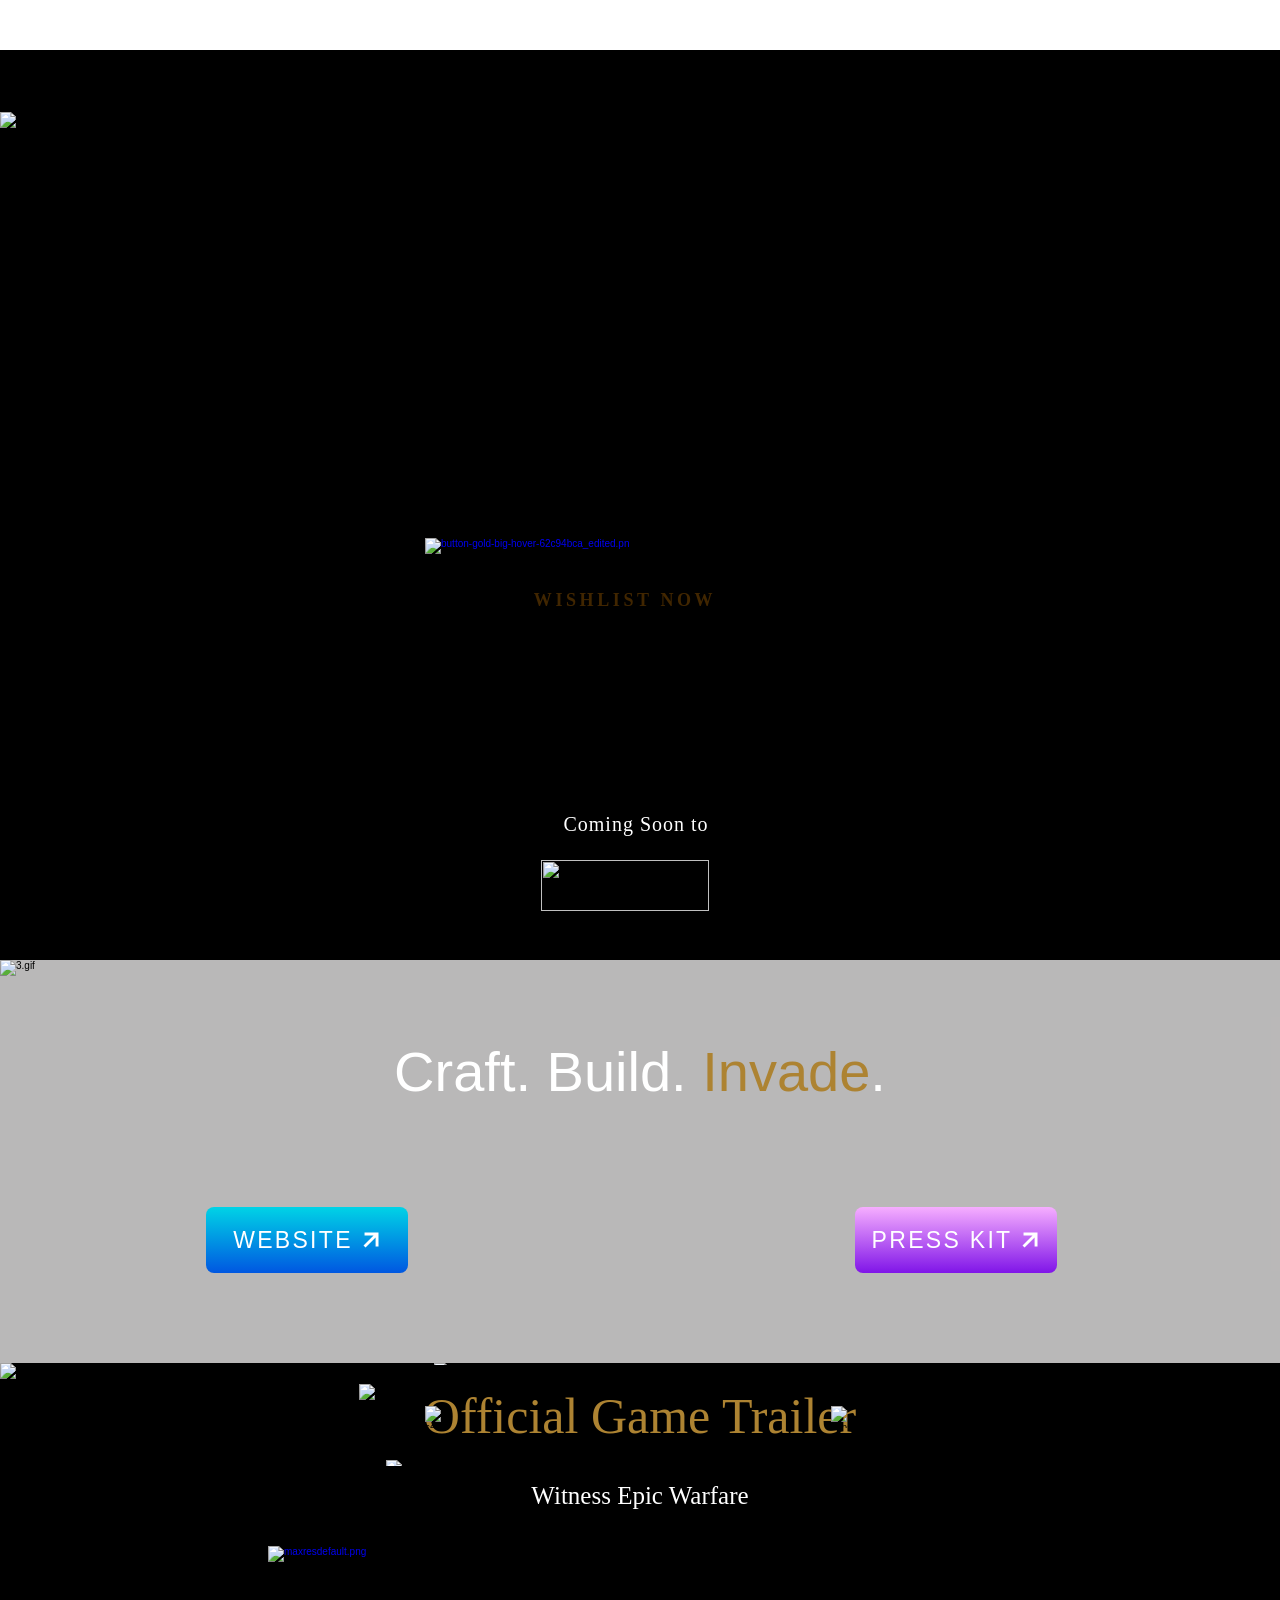
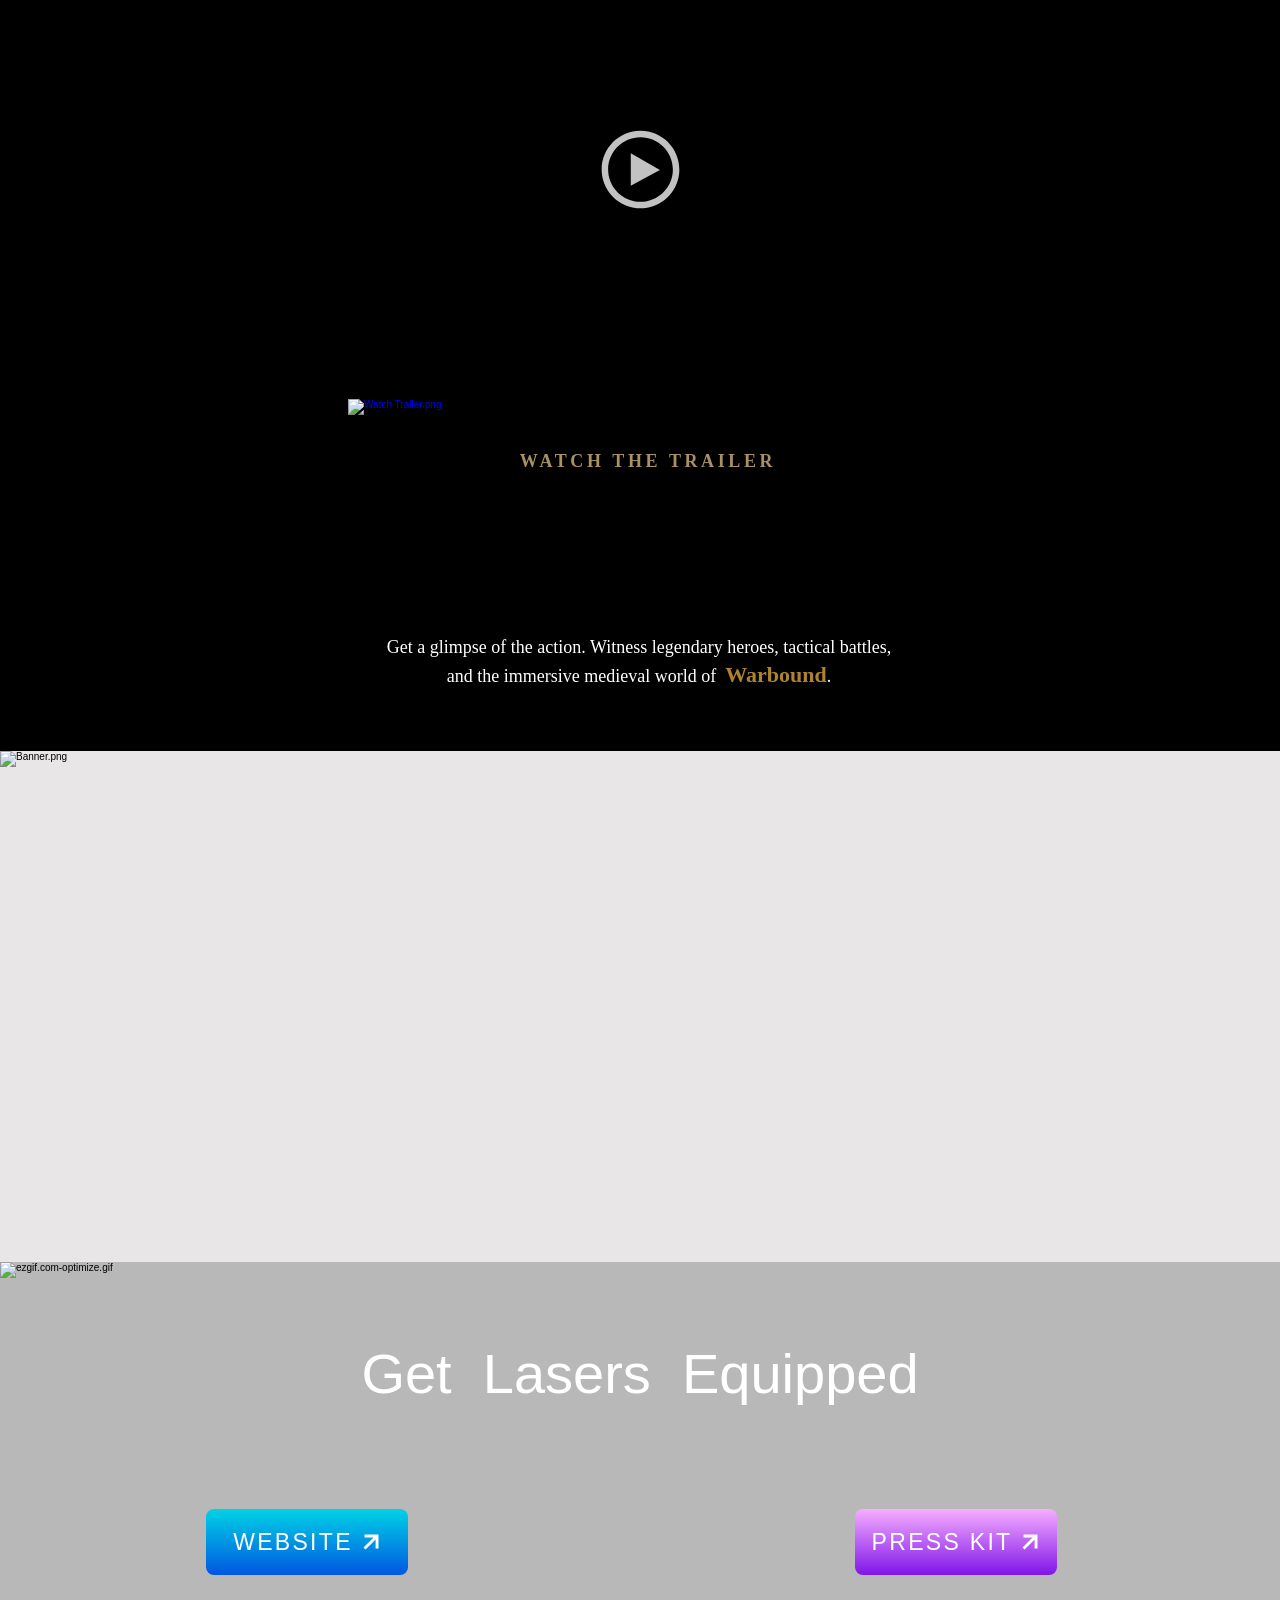
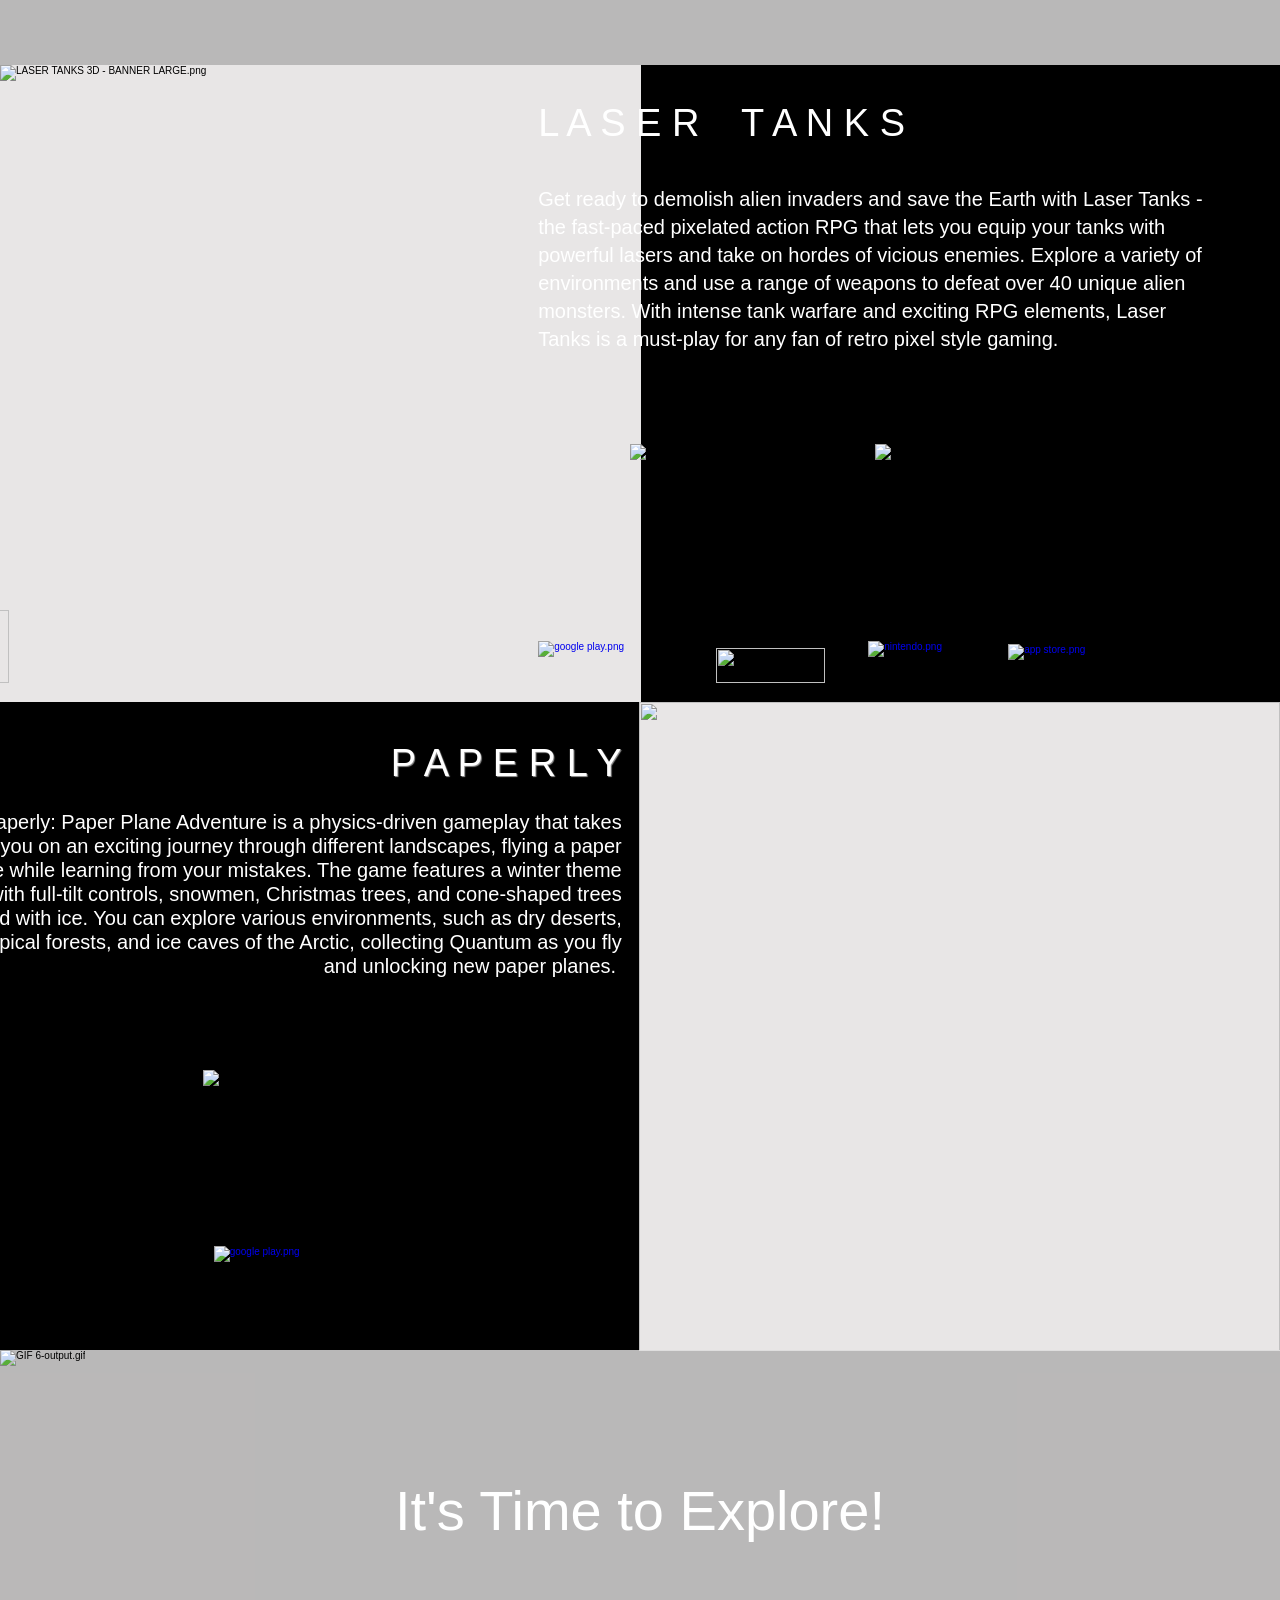
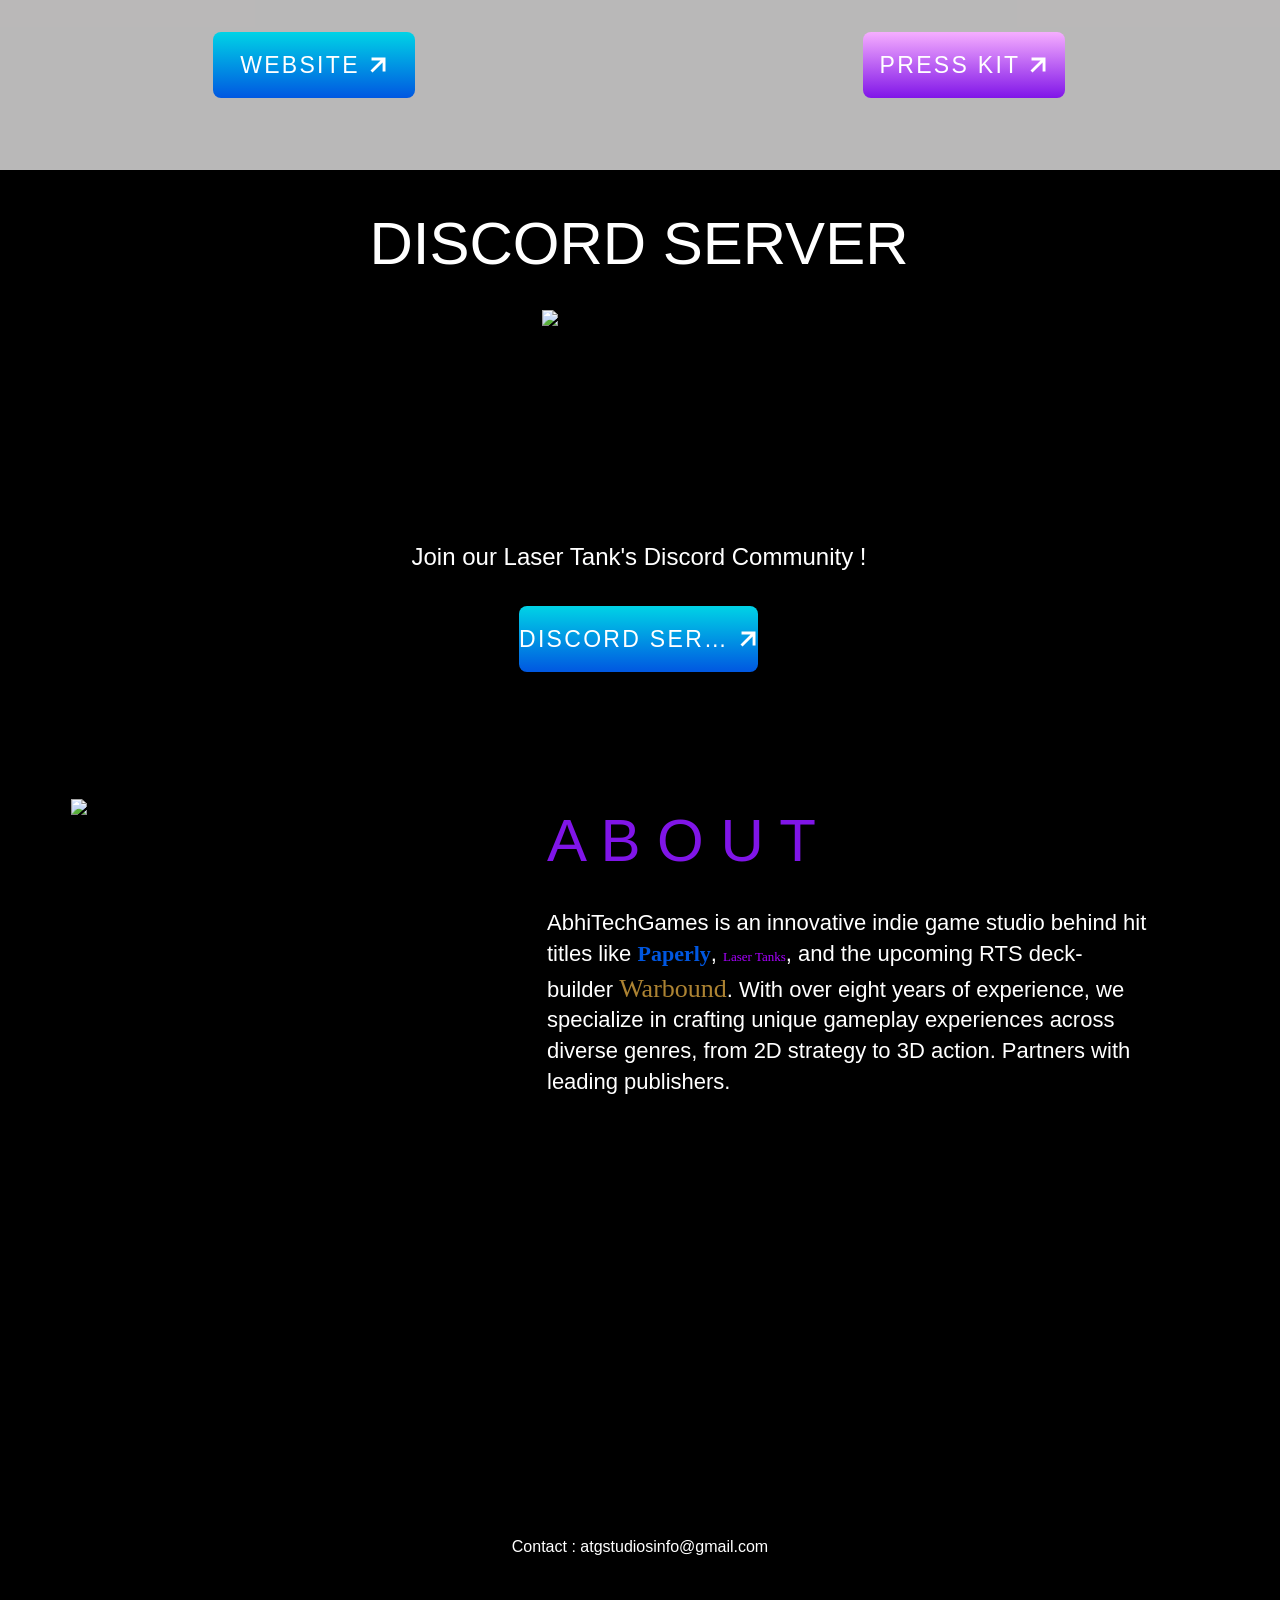
==== commit 63c710b8: "Update index.html" ====
--- a/index.html
+++ b/index.html
@@ -14,9 +14,9 @@
         type="image/x-icon" />
     <link rel="apple-touch-icon"
         href="https://static.wixstatic.com/media/ad8f7c_39c102d695dc40cebd3509503a484c51~mv2.png" type="image/x-icon" />
-
     <!-- Safari Pinned Tab Icon -->
     <!-- <link rel="mask-icon" href="https://www.wix.com/favicon.ico"> -->
+
 
     <!-- Original trials -->
 
@@ -25,6 +25,8 @@
     <script nomodule="" src="https://static.parastorage.com/unpkg/core-js-bundle@3.2.1/minified.js"></script>
     <script nomodule=""
         src="https://static.parastorage.com/unpkg/focus-within-polyfill@5.0.9/dist/focus-within-polyfill.js"></script>
+
+    <script nomodule="" src="https://polyfill-fastly.io/v3/polyfill.min.js?features=fetch"></script>
 
     <!-- Performance API Polyfills -->
     <script>
@@ -57,43 +59,36 @@
             }
 
             window.thunderboltTag = "QA_READY"
-            window.thunderboltVersion = "1.15928.0"
+            window.thunderboltVersion = "1.15036.0"
         })();
     </script>
 
+
+
+
+
     <!-- Essential Viewer Model -->
     <script type="application/json"
-        id="wix-essential-viewer-model">{"fleetConfig":{"fleetName":"thunderbolt-renderer-gradual","type":"Rollout","code":1},"mode":{"qa":false,"enableTestApi":false,"debug":false,"ssrIndicator":false,"ssrOnly":false,"siteAssetsFallback":"enable","versionIndicator":false},"componentsLibrariesTopology":[{"artifactId":"editor-elements","namespace":"wixui","url":"https:\/\/static.parastorage.com\/services\/editor-elements\/1.14076.0"},{"artifactId":"editor-elements","namespace":"dsgnsys","url":"https:\/\/static.parastorage.com\/services\/editor-elements\/1.14076.0"}],"siteFeaturesConfigs":{"sessionManager":{"isRunningInDifferentSiteContext":false}},"language":{"userLanguage":"en"},"siteAssets":{"clientTopology":{"mediaRootUrl":"https:\/\/static.wixstatic.com","staticMediaUrl":"https:\/\/static.wixstatic.com\/media","moduleRepoUrl":"https:\/\/static.parastorage.com\/unpkg","fileRepoUrl":"https:\/\/static.parastorage.com\/services","siteAssetsUrl":"https:\/\/siteassets.parastorage.com","pageJsonServerUrls":["https:\/\/pages.parastorage.com","https:\/\/staticorigin.wixstatic.com","https:\/\/fallback.wix.com\/wix-html-editor-pages-webapp\/page"],"pathOfTBModulesInFileRepoForFallback":"wix-thunderbolt\/dist\/"}},"siteFeatures":["appMonitoring","assetsLoader","businessLogger","captcha","clickHandlerRegistrar","commonConfig","componentsLoader","componentsRegistry","consentPolicy","contentReflow","cyclicTabbing","environmentWixCodeSdk","environment","locationWixCodeSdk","mpaNavigation","navigationManager","navigationPhases","ooi","pages","panorama","renderer","reporter","router","scrollRestoration","seoWixCodeSdk","seo","sessionManager","siteMembersWixCodeSdk","siteMembers","siteScrollBlocker","siteWixCodeSdk","speculationRules","stores","structureApi","thunderboltInitializer","tpaCommons","translations","usedPlatformApis","warmupData","windowMessageRegistrar","windowWixCodeSdk","wixEmbedsApi","componentsReact","platform"],"site":{"externalBaseUrl":"https:\/\/atgstudiosinfo.wixsite.com\/abhitechgames-studio","isSEO":false},"media":{"staticMediaUrl":"https:\/\/static.wixstatic.com\/media","mediaRootUrl":"https:\/\/static.wixstatic.com\/","staticVideoUrl":"https:\/\/video.wixstatic.com\/"},"requestUrl":"https:\/\/atgstudiosinfo.wixsite.com\/abhitechgames-studio","rollout":{"siteAssetsVersionsRollout":false,"isDACRollout":0,"isTBRollout":true},"commonConfig":{"brand":"wix","host":"VIEWER","bsi":"","consentPolicy":{},"consentPolicyHeader":{},"siteRevision":"72","renderingFlow":"NONE","language":"en","locale":"en-in"},"interactionSampleRatio":0.01,"dynamicModelUrl":"https:\/\/atgstudiosinfo.wixsite.com\/abhitechgames-studio\/_api\/v2\/dynamicmodel","accessTokensUrl":"https:\/\/atgstudiosinfo.wixsite.com\/abhitechgames-studio\/_api\/v1\/access-tokens","isExcludedFromSecurityExperiments":true,"experiments":{"specs.thunderbolt.hardenFetchAndXHR":true,"specs.thunderbolt.hardenStringAndNumber":true}}</script>
+        id="wix-essential-viewer-model">{"fleetConfig":{"fleetName":"thunderbolt-renderer-gradual","type":"Rollout","code":1},"mode":{"qa":false,"enableTestApi":false,"debug":false,"ssrIndicator":false,"ssrOnly":false,"siteAssetsFallback":"enable"},"componentsLibrariesTopology":[{"artifactId":"editor-elements","namespace":"wixui","url":"https:\/\/static.parastorage.com\/services\/editor-elements\/1.13202.0"},{"artifactId":"editor-elements","namespace":"dsgnsys","url":"https:\/\/static.parastorage.com\/services\/editor-elements\/1.13202.0"}],"siteFeaturesConfigs":{"sessionManager":{"isRunningInDifferentSiteContext":false}},"language":{"userLanguage":"en"},"siteAssets":{"clientTopology":{"mediaRootUrl":"https:\/\/static.wixstatic.com","staticMediaUrl":"https:\/\/static.wixstatic.com\/media","moduleRepoUrl":"https:\/\/static.parastorage.com\/unpkg","fileRepoUrl":"https:\/\/static.parastorage.com\/services","siteAssetsUrl":"https:\/\/siteassets.parastorage.com","pageJsonServerUrls":["https:\/\/pages.parastorage.com","https:\/\/staticorigin.wixstatic.com","https:\/\/fallback.wix.com\/wix-html-editor-pages-webapp\/page"],"pathOfTBModulesInFileRepoForFallback":"wix-thunderbolt\/dist\/"}},"siteFeatures":["assetsLoader","businessLogger","captcha","clickHandlerRegistrar","commonConfig","componentsLoader","componentsRegistry","consentPolicy","cyclicTabbing","environmentWixCodeSdk","environment","locationWixCodeSdk","navigationManager","navigationPhases","ooi","pages","panorama","renderer","reporter","router","scrollRestoration","seoWixCodeSdk","seo","sessionManager","siteMembersWixCodeSdk","siteMembers","siteScrollBlocker","siteWixCodeSdk","stores","structureApi","thunderboltInitializer","tpaCommons","translations","usedPlatformApis","warmupData","windowMessageRegistrar","windowWixCodeSdk","wixEmbedsApi","componentsReact","platform"],"site":{"externalBaseUrl":"https:\/\/atgstudiosinfo.wixsite.com\/abhitechgames-studio","isSEO":false},"media":{"staticMediaUrl":"https:\/\/static.wixstatic.com\/media","mediaRootUrl":"https:\/\/static.wixstatic.com\/","staticVideoUrl":"https:\/\/video.wixstatic.com\/"},"requestUrl":"https:\/\/atgstudiosinfo.wixsite.com\/abhitechgames-studio","rollout":{"siteAssetsVersionsRollout":false,"isDACRollout":0,"isTBRollout":true},"commonConfig":{"brand":"wix","host":"VIEWER","bsi":"","consentPolicy":{},"consentPolicyHeader":{},"siteRevision":"67","renderingFlow":"NONE","language":"en","locale":"en-in"},"interactionSampleRatio":0.01,"dynamicModelUrl":"https:\/\/atgstudiosinfo.wixsite.com\/abhitechgames-studio\/_api\/v2\/dynamicmodel","accessTokensUrl":"https:\/\/atgstudiosinfo.wixsite.com\/abhitechgames-studio\/_api\/v1\/access-tokens","isExcludedFromSecurityExperiments":false,"experiments":{}}</script>
     <script>window.viewerModel = JSON.parse(document.getElementById('wix-essential-viewer-model').textContent)</script>
+
+
+    <script
+        data-url="https://static.parastorage.com/services/wix-thunderbolt/dist/handleAccessTokens.inline.ffbf42a1.bundle.min.js">(() => { "use strict"; const e = e => "string" == typeof e ? decodeURIComponent(e).toLowerCase().trimStart() : e, t = "client-session-bind", o = "client-binding", s = "tbReady", r = "security_overrideGlobals", n = [t, o, "svSession", "smSession", "server-session-bind", "wixSession2"].map((e => e.toLowerCase())), i = Object.getOwnPropertyDescriptor(Document.prototype, "cookie"), { isExcludedFromSecurityExperiments: c, experiments: a, siteFeaturesConfigs: d, accessTokensUrl: l } = window.viewerModel, m = l, u = document.cookie.split(";").map((e => e.trim())).filter((e => e.startsWith(t)))[0]?.split("=")[1], p = {}; if (u && (p[o] = u, (() => { const e = `${t}=; domain=${location.hostname}; max-age=0; path=/; expires=Thu, 01 Jan 1970 00:00:01 GMT`; i.set.call(document, e) })()), a["specs.thunderbolt.hardenFetchAndXHR"] && !c) { let w = fetch; function f(e) { const { logger: t } = e.detail; try { window.tb.init({ fetch: w, fetchHeaders: p }) } catch (e) { const o = new Error("TB003"); t.captureError(o, { tags: { feature: "thunderbolt-security" } }), t.meter(`${r}_${o.message}`, { paramsOverrides: { evid: "26", errorType: r, eventString: o.message } }), window?.viewerModel?.mode.debug && console.error(e) } finally { removeEventListener(s, f), w = fetch } } addEventListener(s, f) } else window.fetchDynamicModel = () => d.sessionManager.isRunningInDifferentSiteContext ? Promise.resolve({}) : fetch(m, { credentials: "same-origin", headers: p }).then((function (e) { if (!e.ok) throw new Error(`[${e.status}]${e.statusText}`); return e.json() })), window.dynamicModelPromise = window.fetchDynamicModel(); Object.defineProperty(document, "cookie", { get: () => i.get.call(document).split(";").filter((t => { const o = e(t.split("=")[0]); return !n.map((e => e.toLowerCase())).includes(o) })).join(";").trimStart(), set(t) { const o = e(t.split(";")[0]); n.every((e => !o.startsWith(e.toLowerCase()))) && i.set.call(document, t) }, enumerable: !0, configurable: !1 }) })();
+            //# sourceMappingURL=https://static.parastorage.com/services/wix-thunderbolt/dist/handleAccessTokens.inline.ffbf42a1.bundle.min.js.map</script>
+
 
     <script>
         window.commonConfig = viewerModel.commonConfig
+
     </script>
 
 
-
-    <script
-        data-url="https://static.parastorage.com/services/wix-thunderbolt/dist/handleAccessTokens.inline.70d46595.bundle.min.js">(() => { "use strict"; const e = e => "string" == typeof e ? decodeURIComponent(e).toLowerCase().trimStart() : e, o = "client-session-bind", t = new Set([o, "client-binding", "svSession", "smSession", "server-session-bind", "wixSession2"].map((e => e.toLowerCase()))), i = Object.getOwnPropertyDescriptor(Document.prototype, "cookie"), n = (e = "") => `${o}=; ${e} max-age=0; path=/; expires=Thu, 01 Jan 1970 00:00:01 GMT`, r = o => { const i = "string" == typeof o ? o.split("=")[0].trim() : o.name, n = e(i).toLowerCase(); return t.has(n) }, s = e => { let o; return o = "string" == typeof e ? e.split(";").map((e => e.trim())) : e, o.filter((e => !r(e))) }, l = "tbReady", a = "security_overrideGlobals", { experiments: c, siteFeaturesConfigs: d, accessTokensUrl: g } = window.viewerModel, b = g, u = {}, m = (() => { const e = document.cookie.split(";").map((e => e.trim())).filter((e => e?.startsWith(o)))[0]?.split("=")[1]; return (() => { const e = `domain=${location.hostname};`, o = n(), t = n(e); i.set.call(document, o), i.set.call(document, t) })(), e })(); m && (u["client-binding"] = m); let h = fetch; addEventListener(l, (function e(o) { const { logger: t } = o.detail; try { window.tb.init({ fetch: h, fetchHeaders: u }) } catch (e) { const o = new Error("TB003"); t.meter(`${a}_${o.message}`, { paramsOverrides: { errorType: a, eventString: o.message } }), window?.viewerModel?.mode.debug && console.error(e) } finally { removeEventListener(l, e), h = fetch } })), c["specs.thunderbolt.hardenFetchAndXHR"] || (window.fetchDynamicModel = () => d.sessionManager.isRunningInDifferentSiteContext ? Promise.resolve({}) : fetch(b, { credentials: "same-origin", headers: u }).then((function (e) { if (!e.ok) throw new Error(`[${e.status}]${e.statusText}`); return e.json() })), window.dynamicModelPromise = window.fetchDynamicModel()), Object.defineProperty(document, "cookie", { get() { const e = i.get.call(document); return s(e).join("; ") }, set(o) { const n = e(o.split(";")[0]);[...t].every((e => !n?.startsWith(e.toLowerCase()))) && i.set.call(document, o) }, enumerable: !0, configurable: !1 }), (() => { if (!globalThis.cookieStore) return; const e = globalThis.cookieStore.get.bind(globalThis.cookieStore), o = globalThis.cookieStore.getAll.bind(globalThis.cookieStore), i = globalThis.cookieStore.set.bind(globalThis.cookieStore), n = globalThis.cookieStore.delete.bind(globalThis.cookieStore); Object.defineProperty(globalThis.CookieStore.prototype, "get", { value: async o => t.has(o.toLowerCase()) ? null : e.call(void 0, o), enumerable: !0, configurable: !1 }), Object.defineProperty(globalThis.CookieStore.prototype, "getAll", { value: async () => { const e = await o.call(void 0); return s(e) }, enumerable: !0, configurable: !1 }), Object.defineProperty(globalThis.CookieStore.prototype, "set", { value: async (...e) => { const o = 1 === e.length ? e[0].name : e[0]; if (!r(o)) return i.call(void 0, ...e) }, enumerable: !0, configurable: !1 }), Object.defineProperty(globalThis.CookieStore.prototype, "delete", { value: async (...e) => { const o = 1 === e.length ? e[0].name : e[0]; if (!r(o)) return n.call(void 0, ...e) }, enumerable: !0, configurable: !1 }) })() })();
-            //# sourceMappingURL=https://static.parastorage.com/services/wix-thunderbolt/dist/handleAccessTokens.inline.70d46595.bundle.min.js.map</script>
-
-
-    <!-- Overriding Globals JS  -->
-
-
-    <script
-        data-url="https://static.parastorage.com/services/wix-thunderbolt/dist/overrideGlobals.inline.9c53a680.bundle.min.js">(() => { "use strict"; const { ownKeys: e } = Reflect, t = ["toString", "toLocaleString", "valueOf"], r = (r, o) => { const n = o[r]; if (!n) return; let i = !1; try { const e = Object.getOwnPropertyDescriptor(o, r); e && (i = e.enumerable || !1) } catch (e) { console.warn(`Failed to get property descriptor for key "${r}":`, e) } globalThis.defineStrictProperty(r, n, o, i); const c = n?.prototype; if (c) { const e = Object.getOwnPropertyDescriptors(c); Object.keys(e).forEach((r => { const o = e[r]; o && ((e, r, o) => { if ("constructor" !== r && "value" in o && o.configurable && !t.includes(String(r))) { const { value: t, enumerable: n, get: i, set: c } = o, s = { enumerable: n, configurable: !1, ...t ? { value: t, writable: !1 } : { get: i, set: c } }; Object.defineProperty(e, r, s) } })(c, r, o) })) } e(n).forEach((e => { const t = Object.getOwnPropertyDescriptor(n, e); t && (t.writable || t.configurable) && globalThis.defineStrictProperty(e.toString(), n[e], n, t.enumerable) })) }, o = e => "string" == typeof e ? decodeURIComponent(e).toLowerCase().trimStart() : e, n = (e, t, r, o) => { (e => e?.set && e?.get && "function" == typeof e.set && "function" == typeof e.get && !e.get.toString().includes("[native code]") && !e.set.toString().includes("[native code]"))(t) ? Object.defineProperty(r || globalThis, e, { get: t.get, set: t.set, configurable: !1, enumerable: o || !1 }) : Object.defineProperty(r || globalThis, e, { value: t, writable: !1, configurable: !1, enumerable: o || !1 }) }, i = () => { const e = globalThis.open, t = document.open, r = (t, r, o) => { const n = "string" != typeof t, i = e.call(window, t, r, o); return n || ((c = t).startsWith("//") && /(?:[a-z0-9](?:[a-z0-9-]{0,61}[a-z0-9])?\.)+[a-z0-9][a-z0-9-]{0,61}[a-z0-9]/g.test(`${location.protocol}:${c}`) && (c = `${location.protocol}${c}`), !c.startsWith("http") || new URL(c).hostname === location.hostname) ? {} : i; var c }; defineStrictProperty("open", r, globalThis, !0), defineStrictProperty("open", ((e, o, n) => e ? r(e, o, n) : t.call(document, e, o, n)), document, !0) }, c = document.createElement, s = (e, t) => { const r = c.call(document, e, t), n = Element.prototype.setAttribute, i = Element.prototype.setAttributeNS; if ("iframe" === o(e)) { globalThis.defineStrictProperty("srcdoc", { get: () => { }, set: () => { console.error("`srcdoc` is not allowed in iframe elements.") } }, r, !1); const e = function (e, t) { "srcdoc" !== e.toLowerCase() ? n.call(r, e, t) : console.error("`srcdoc` attribute is not allowed to be set.") }, t = function (e, t, o) { "srcdoc" !== t.toLowerCase() ? i.call(r, e, t, o) : console.error("`srcdoc` attribute is not allowed to be set.") }; r.setAttribute = e, r.setAttributeNS = t } return r }, a = "client-binding", l = "security_overrideGlobals", d = ["/_api/v1/access-tokens", "/_api/v2/dynamicmodel", "/_api/one-app-session-web/v3/businesses"], p = e => (e instanceof Headers ? e.forEach(((t, r) => { decodeURIComponent(r).toLowerCase() === a && e.delete(r) })) : Object.keys(e).forEach((t => { decodeURIComponent(t).toLowerCase() === a && delete e[t] })), e), u = e => { let t = !0; const r = (e => { let t, r; if (globalThis.Request && e instanceof Request) t = e.url; else { if ("function" != typeof e?.toString) throw new Error("Unsupported type for url"); t = e.toString() } try { return new URL(t).pathname } catch (e) { return r = t.replace(/#.+/gi, "").split("?").shift(), r.startsWith("/") ? r : `/${r}` } })(e), n = o(r); return d.some((e => n.includes(e))) && (t = !1), t }, f = (e = globalThis) => { const t = fetch; e.defineStrictProperty("fetch", (function () { const r = (o = arguments, globalThis.Request && o[0] instanceof Request && o[0]?.headers ? p(o[0].headers) : o[1]?.headers && p(o[1].headers), o); var o; return u(arguments[0]) ? t.apply(e, Array.from(r)) : new Promise(((e, t) => { const r = new Error("TB002"); window.fedops?.interactionStarted(r, l), t(r) })) })) }; performance.mark("overrideGlobals started"); const { isExcludedFromSecurityExperiments: g, experiments: b } = window.viewerModel; try { ((e = globalThis) => { Object.defineProperty(e, "defineStrictProperty", { value: n, writable: !1, enumerable: !1, configurable: !1 }) })(), i(), g || globalThis.defineStrictProperty("createElement", s, document, !0), b["specs.thunderbolt.hardenFetchAndXHR"] && !g && (f(), ((e = globalThis) => { const t = XMLHttpRequest; function r() { const e = new t, r = e.open, o = e.setRequestHeader; return e.open = function () { if (arguments.length < 2 || u(arguments[1])) return r.apply(e, Array.from(arguments)); { const e = new Error("TB002"); throw window.fedops?.interactionStarted(e, l), e } }, e.setRequestHeader = function (t, r) { decodeURIComponent(t).toLowerCase() !== a && o.call(e, t, r) }, e } Object.keys(t).forEach((e => { r[e] = t[e] })), e.defineStrictProperty("XMLHttpRequest", r) })()), b["specs.thunderbolt.removeServiceWorker"] && (() => { if (navigator && "serviceWorker" in navigator) navigator.serviceWorker.register = () => console.log("Service worker registration is not allowed"), Promise.resolve() })(), (e => { let t = [], o = []; const { experiments: n } = window.viewerModel; o = o.concat(["TextEncoder", "TextDecoder"]), e || (o = o.concat(["XMLHttpRequestEventTarget", "EventTarget"])), o = o.concat(["URL", "JSON"]), e || (t = t.concat(["addEventListener", "removeEventListener"])), t = t.concat(["encodeURI", "encodeURIComponent", "decodeURI", "decodeURIComponent"]), n["specs.thunderbolt.hardenStringAndNumber"] && (o = o.concat(["String", "Number"])), e || o.push("Object"), o = o.concat(["Reflect"]), t.forEach((e => { Object.freeze(globalThis[e]), ["addEventListener", "removeEventListener"].includes(e) && globalThis.defineStrictProperty(e, document[e], document, !0), globalThis.defineStrictProperty(e, globalThis[e], globalThis, !0) })), o.forEach((e => { r(e, globalThis) })) })(g), g || (defineStrictProperty("preventStringArgument", ((e, t, r) => { const o = r || globalThis, n = o[e]; defineStrictProperty(e, (function () { const r = Array.from(arguments); if ("string" != typeof r[t]) return n.apply(o, r); console.warn(`Calling ${e} with a String Argument at index ${t} is not allowed`) }), o) })), preventStringArgument("setTimeout", 0), preventStringArgument("setInterval", 0)) } catch (e) { window?.viewerModel?.mode.debug && console.error(e); const t = new Error("TB006"); window.fedops?.reportError(t, "security_overrideGlobals"), window.Sentry ? window.Sentry.captureException(t) : globalThis.defineStrictProperty("sentryBuffer", [t], window, !1) } performance.mark("overrideGlobals ended") })();
-            //# sourceMappingURL=https://static.parastorage.com/services/wix-thunderbolt/dist/overrideGlobals.inline.9c53a680.bundle.min.js.map</script>
-
-
-
-    <script>
-        window.commonConfig = viewerModel.commonConfig
-
-
-    </script>
+    <!-- initCustomElements -->
+    <meta name="wix-dynamic-custom-elements" content="">
 
     <!-- Initial CSS -->
-    <style data-url="https://static.parastorage.com/services/wix-thunderbolt/dist/main.90c4a957.min.css">
+    <style data-url="https://static.parastorage.com/services/wix-thunderbolt/dist/main.6c453198.min.css">
         @keyframes slide-horizontal-new {
             0% {
                 transform: translateX(100%)
@@ -212,20 +207,13 @@
             visibility: hidden
         }
 
-        wix-interact-element {
-            display: contents
-        }
-
         #SITE_CONTAINER {
             position: relative
         }
 
         :root {
             --one-unit: 1vw;
-            --section-max-width: 9999px;
-            --spx-stopper-max: 9999px;
-            --spx-stopper-min: 0px;
-            --browser-zoom: 1
+            --section-max-width: 9999px
         }
 
         @supports(-webkit-appearance:none) and (stroke-color:transparent) {
@@ -249,7 +237,7 @@
             isolation: isolate
         }
     </style>
-    <style data-url="https://static.parastorage.com/services/wix-thunderbolt/dist/main.renderer.bd2d00db.min.css">
+    <style data-url="https://static.parastorage.com/services/wix-thunderbolt/dist/main.renderer.ea9bbb11.min.css">
         a,
         abbr,
         acronym,
@@ -415,9 +403,13 @@
             }
         }
 
-        body.device-mobile-non-optimized #SITE_CONTAINER #site-root {
-            overflow-x: clip;
-            overflow-y: clip
+        body.device-mobile-non-optimized:not(.removeWrappers) #SITE_CONTAINER #site-root {
+            overflow-x: hidden;
+            overflow-y: auto
+        }
+
+        body.device-mobile-non-optimized.removeWrappers #site-root {
+            overflow-x: clip
         }
 
         body.device-mobile-non-optimized.fullScreenMode {
@@ -626,17 +618,12 @@
             position: relative
         }
 
-        #masterPage.mesh-layout #SITE_HEADER {
+        #masterPage.mesh-layout.remove-wrappers #SITE_HEADER {
             grid-area: 1/1/2/2
         }
 
-        #masterPage.mesh-layout #SITE_FOOTER {
+        #masterPage.mesh-layout.remove-wrappers #SITE_FOOTER {
             grid-area: 4/1/5/2
-        }
-
-        #masterPage.mesh-layout.overflow-x-clip #SITE_FOOTER,
-        #masterPage.mesh-layout.overflow-x-clip #SITE_HEADER {
-            overflow-x: clip
         }
 
         [data-z-counter] {
@@ -697,27 +684,7 @@
             --wst-font-style-body-large: var(--font_7);
             --wst-font-style-body-medium: var(--font_8);
             --wst-font-style-body-small: var(--font_9);
-            --wst-font-style-body-x-small: var(--font_10);
-            --wst-color-custom-1: rgb(var(--color_13));
-            --wst-color-custom-2: rgb(var(--color_16));
-            --wst-color-custom-3: rgb(var(--color_17));
-            --wst-color-custom-4: rgb(var(--color_19));
-            --wst-color-custom-5: rgb(var(--color_20));
-            --wst-color-custom-6: rgb(var(--color_21));
-            --wst-color-custom-7: rgb(var(--color_22));
-            --wst-color-custom-8: rgb(var(--color_23));
-            --wst-color-custom-9: rgb(var(--color_24));
-            --wst-color-custom-10: rgb(var(--color_25));
-            --wst-color-custom-11: rgb(var(--color_26));
-            --wst-color-custom-12: rgb(var(--color_27));
-            --wst-color-custom-13: rgb(var(--color_28));
-            --wst-color-custom-14: rgb(var(--color_29));
-            --wst-color-custom-15: rgb(var(--color_30));
-            --wst-color-custom-16: rgb(var(--color_31));
-            --wst-color-custom-17: rgb(var(--color_32));
-            --wst-color-custom-18: rgb(var(--color_33));
-            --wst-color-custom-19: rgb(var(--color_34));
-            --wst-color-custom-20: rgb(var(--color_35))
+            --wst-font-style-body-x-small: var(--font_10)
         }
     </style>
 
@@ -726,6 +693,15 @@
 
 
 
+    <!-- Overriding Globals JS Head -->
+
+
+    <script
+        data-url="https://static.parastorage.com/services/wix-thunderbolt/dist/overrideGlobals.inline.c89b4b9b.bundle.min.js">(() => { "use strict"; const e = e => "string" == typeof e ? decodeURIComponent(e).toLowerCase().trimStart() : e, t = (e, t, r, o) => { "object" == typeof t && "function" == typeof t.get && "function" == typeof t.set ? Object.defineProperty(r || globalThis, e, { get: t.get, set: t.set, configurable: !1, enumerable: o || !1 }) : Object.defineProperty(r || globalThis, e, { value: t, writable: !1, configurable: !1, enumerable: o || !1 }) }, r = () => { const e = globalThis.open, t = document.open, r = (t, r, o) => { const n = "string" != typeof t, c = e.call(window, t, r, o); return n || ((i = t).startsWith("//") && /(?:[a-z0-9](?:[a-z0-9-]{0,61}[a-z0-9])?\.)+[a-z0-9][a-z0-9-]{0,61}[a-z0-9]/g.test(`${location.protocol}:${i}`) && (i = `${location.protocol}${i}`), !i.startsWith("http") || new URL(i).hostname === location.hostname) ? {} : c; var i }; defineStrictProperty("open", r, globalThis, !0), defineStrictProperty("open", ((e, o, n) => e ? r(e, o, n) : t.call(document, e, o, n)), document, !0) }, o = document.createElement, n = (t, r) => { const n = o.call(document, t, r), c = Element.prototype.setAttribute, i = Element.prototype.setAttributeNS; if ("iframe" === e(t)) { globalThis.defineStrictProperty("srcdoc", { get: () => { }, set: () => { console.error("`srcdoc` is not allowed in iframe elements.") } }, n, !1); const e = function (e, t) { "srcdoc" !== e.toLowerCase() ? c.call(n, e, t) : console.error("`srcdoc` attribute is not allowed to be set.") }, t = function (e, t, r) { "srcdoc" !== t.toLowerCase() ? i.call(n, e, t, r) : console.error("`srcdoc` attribute is not allowed to be set.") }; n.setAttribute = e, n.setAttributeNS = t } return n }, c = "client-binding", i = "security_overrideGlobals", s = ["/_api/v1/access-tokens", "/_api/v2/dynamicmodel"], a = e => (e instanceof Headers ? e.forEach(((t, r) => { decodeURIComponent(r).toLowerCase() === c && e.delete(r) })) : Object.keys(e).forEach((t => { decodeURIComponent(t).toLowerCase() === c && delete e[t] })), e), l = t => { let r = !0; const o = (e => { let t, r; if (globalThis.Request && e instanceof Request) t = e.url; else { if ("function" != typeof e?.toString) throw new Error("Unsupported type for url"); t = e.toString() } try { return new URL(t).pathname } catch (e) { return r = t.replace(/#.+/gi, "").split("?").shift(), r.startsWith("/") ? r : `/${r}` } })(t), n = e(o); return s.some((e => n.includes(e))) && (r = !1), r }, d = (e = globalThis) => { const t = fetch; e.defineStrictProperty("fetch", (function () { const r = (o = arguments, globalThis.Request && o[0] instanceof Request && o[0]?.headers ? a(o[0].headers) : o[1]?.headers && a(o[1].headers), o); var o; return l(arguments[0]) ? t.apply(e, Array.from(r)) : new Promise(((e, t) => { const r = new Error("TB002"); window.fedops?.reportError(r, i), t(r) })) })) }, p = (e, t) => { const r = e.map((e => t[e]?.prototype)).filter(Boolean), o = Object.defineProperty; Object.defineProperty = function (e, t, n) { if (r.includes(e)) throw new TypeError(`Cannot modify ${e.name}.prototype: it is frozen`); return o.call(this, e, t, n) } }, { ownKeys: u } = Reflect, b = (e, t, r, o) => { if ("value" in r && r.configurable) { const { value: n, enumerable: c } = r; Object.defineProperty(e, t, { get: () => n, set(r) { e === this && console.warn(`Cannot assign to read-only property '${String(t)}' of '${o}.prototype'`), Object.defineProperty(this, t, { value: r, writable: !0, enumerable: !0, configurable: !0 }) }, enumerable: c, configurable: !1 }) } }, f = (e, t, r = []) => { const o = t[e], { enumerable: n } = Object.getOwnPropertyDescriptor(t, e) || { enumerable: !1 }; globalThis.defineStrictProperty(e, o, t, n); const c = o?.prototype; if (c) { const t = Object.getOwnPropertyDescriptors(c); Object.keys(t).forEach((r => { const o = t[r]; o && b(c, r, o, e) })) } u(o).forEach((e => { const t = Object.getOwnPropertyDescriptor(o, e); t && !r.includes(e) && (t.writable || t.configurable) && globalThis.defineStrictProperty(e.toString(), o[e], o, t.enumerable) })) }; performance.mark("overrideGlobals started"); const { isExcludedFromSecurityExperiments: h, experiments: g } = window.viewerModel; try { ((e = globalThis) => { Object.defineProperty(e, "defineStrictProperty", { value: t, writable: !1, enumerable: !1, configurable: !1 }) })(), r(), g["specs.thunderbolt.hardenIFrames"] && !h && globalThis.defineStrictProperty("createElement", n, document, !0), g["specs.thunderbolt.hardenFetchAndXHR"] && !h && (d(), ((e = globalThis) => { const t = XMLHttpRequest; e.defineStrictProperty("XMLHttpRequest", (function () { const e = new t, r = e.open, o = e.setRequestHeader; return e.open = function () { if (arguments.length < 2 || l(arguments[1])) return r.apply(e, Array.from(arguments)); { const e = new Error("TB002"); throw window.fedops?.reportError(e, i), e } }, e.setRequestHeader = function (t, r) { decodeURIComponent(t).toLowerCase() !== c && o.call(e, t, r) }, e })) })()), (e => { let t = [], r = [], o = []; const { experiments: n } = window.viewerModel; n["specs.thunderbolt.softFreeze_TextDecoder_TextEncoder"] ? o = o.concat(["TextEncoder", "TextDecoder"]) : t = t.concat(["TextEncoder", "TextDecoder"]), n["specs.thunderbolt.hardenClientGlobals_EventTarget"] && !e && (o = o.concat(["XMLHttpRequestEventTarget", "EventTarget"])), n["specs.thunderbolt.softFreeze_Array_URL_JSON"] ? o = o.concat(["Array", "URL", "JSON"]) : t = t.concat(["Array", "URL", "JSON"]), n["specs.thunderbolt.hardenClientGlobals_EventListener"] && !e && (r = r.concat(["addEventListener", "removeEventListener"])), n["specs.thunderbolt.hardenEncodingDecoding"] && (r = r.concat(["encodeURI", "encodeURIComponent", "decodeURI", "decodeURIComponent"])), n["specs.thunderbolt.hardenStringAndNumber"] && (o = o.concat(["String", "Number"])), n["specs.thunderbolt.hardenObject"] && o.push("Object"), t.forEach((e => { const t = Object.freeze(globalThis[e]); t.hasOwnProperty("prototype") && "Array" !== e && Object.freeze(t.prototype), globalThis.defineStrictProperty(e, globalThis[e], globalThis, !0) })), r.forEach((e => { Object.freeze(globalThis[e]), ["addEventListener", "removeEventListener"].includes(e) && globalThis.defineStrictProperty(e, document[e], document, !0), globalThis.defineStrictProperty(e, globalThis[e], globalThis, !0) })), o.forEach((e => { f(e, globalThis, ["defineProperty"]) })), p(o, globalThis) })(h), g["specs.thunderbolt.hardenTimeout"] && !h && (defineStrictProperty("preventStringArgument", ((e, t, r) => { const o = r || globalThis, n = o[e]; defineStrictProperty(e, (function () { const r = Array.from(arguments); if ("string" != typeof r[t]) return n.apply(o, r); console.warn(`Calling ${e} with a String Argument at index ${t} is not allowed`) }), o) })), preventStringArgument("setTimeout", 0), preventStringArgument("setInterval", 0)) } catch (e) { window?.viewerModel?.mode.debug && console.error(e); const t = new Error("TB006"); window.fedops?.reportError(t, "security_overrideGlobals"), window.Sentry ? window.Sentry.captureException(t) : globalThis.defineStrictProperty("sentryBuffer", [t], window, !1) } performance.mark("overrideGlobals ended") })();
+            //# sourceMappingURL=https://static.parastorage.com/services/wix-thunderbolt/dist/overrideGlobals.inline.c89b4b9b.bundle.min.js.map</script>
+
+
+
 
 
 
@@ -746,7 +722,7 @@
     <meta http-equiv="X-Wix-Meta-Site-Id" content="aec9f6b1-5766-462f-b79e-f3b300971ee4">
     <meta http-equiv="X-Wix-Application-Instance-Id" content="cf42de66-79ea-4750-96b6-e2a54d176a18">
 
-    <meta http-equiv="X-Wix-Published-Version" content="72" />
+    <meta http-equiv="X-Wix-Published-Version" content="67" />
 
 
 
@@ -755,7 +731,7 @@
     <!-- render-head end -->
 
     <style
-        data-href="https://static.parastorage.com/services/editor-elements-library/dist/thunderbolt/rb_wixui.thunderbolt_bootstrap.2de87613.min.css">
+        data-href="https://static.parastorage.com/services/editor-elements-library/dist/thunderbolt/rb_wixui.thunderbolt_bootstrap.d8597a4d.min.css">
         .J6KGih {
             cursor: pointer
         }
@@ -872,7 +848,7 @@
             overflow-x: clip
         }
 
-        :root:active-view-transition .JsJXaX {
+        [data-view-transition=page-transition] .JsJXaX {
             view-transition-name: page-group
         }
 
@@ -1032,7 +1008,7 @@
             stroke: var(--corvid-disabled-icon-color) !important
         }
 
-        .aeyn4z {
+        .a9YhBi {
             bottom: 0;
             left: 0;
             position: absolute;
@@ -1040,11 +1016,11 @@
             top: 0
         }
 
-        .qQrFOK {
+        .dX12nb {
             cursor: pointer
         }
 
-        .VDJedC {
+        .AKxYR5 {
             -webkit-tap-highlight-color: rgba(0, 0, 0, 0);
             fill: var(--corvid-fill-color, var(--fill));
             fill-opacity: var(--fill-opacity);
@@ -1056,8 +1032,8 @@
             transform: var(--flip)
         }
 
-        .VDJedC,
-        .VDJedC svg {
+        .AKxYR5,
+        .AKxYR5 svg {
             bottom: 0;
             left: 0;
             position: absolute;
@@ -1065,22 +1041,22 @@
             top: 0
         }
 
-        .VDJedC svg {
+        .AKxYR5 svg {
             height: var(--svg-calculated-height, 100%);
             margin: auto;
             padding: var(--svg-calculated-padding, 0);
             width: var(--svg-calculated-width, 100%)
         }
 
-        .VDJedC svg:not([data-type=ugc]) {
+        .AKxYR5 svg:not([data-type=ugc]) {
             overflow: visible
         }
 
-        .l4CAhn * {
+        .VZYmYf * {
             vector-effect: non-scaling-stroke
         }
 
-        .Z_l5lU {
+        .HcOXKn {
             -webkit-text-size-adjust: 100%;
             -moz-text-size-adjust: 100%;
             text-size-adjust: 100%
@@ -1127,11 +1103,11 @@
             display: inline
         }
 
-        .HQSswv {
+        .ONIxfn {
             cursor: pointer
         }
 
-        .yi6otz {
+        .WUKwEB {
             clip: rect(0 0 0 0);
             border: 0;
             height: 1px;
@@ -1142,22 +1118,22 @@
             width: 1px
         }
 
-        .zQ9jDz [data-attr-richtext-marker=true] {
+        .QxJLC3 [data-attr-richtext-marker=true] {
             display: block
         }
 
-        .zQ9jDz [data-attr-richtext-marker=true] table {
+        .QxJLC3 [data-attr-richtext-marker=true] table {
             border-collapse: collapse;
             margin: 15px 0;
             width: 100%
         }
 
-        .zQ9jDz [data-attr-richtext-marker=true] table td {
+        .QxJLC3 [data-attr-richtext-marker=true] table td {
             padding: 12px;
             position: relative
         }
 
-        .zQ9jDz [data-attr-richtext-marker=true] table td:after {
+        .QxJLC3 [data-attr-richtext-marker=true] table td:after {
             border-bottom: 1px solid currentColor;
             border-left: 1px solid currentColor;
             bottom: 0;
@@ -1169,42 +1145,42 @@
             top: 0
         }
 
-        .zQ9jDz [data-attr-richtext-marker=true] table tr td:last-child:after {
+        .QxJLC3 [data-attr-richtext-marker=true] table tr td:last-child:after {
             border-right: 1px solid currentColor
         }
 
-        .zQ9jDz [data-attr-richtext-marker=true] table tr:first-child td:after {
+        .QxJLC3 [data-attr-richtext-marker=true] table tr:first-child td:after {
             border-top: 1px solid currentColor
         }
 
         @supports(-webkit-appearance:none) and (stroke-color:transparent) {
-            .qvSjx3>*>:first-child {
+            .lq2cno>*>:first-child {
                 vertical-align: top
             }
         }
 
         @supports(-webkit-touch-callout:none) {
-            .qvSjx3>*>:first-child {
+            .lq2cno>*>:first-child {
                 vertical-align: top
             }
         }
 
-        .LkZBpT :is(p, h1, h2, h3, h4, h5, h6, ul, ol, span[data-attr-richtext-marker], blockquote, div) [class$=rich-text__text],
-        .LkZBpT :is(p, h1, h2, h3, h4, h5, h6, ul, ol, span[data-attr-richtext-marker], blockquote, div)[class$=rich-text__text] {
+        .agLt0N :is(p, h1, h2, h3, h4, h5, h6, ul, ol, span[data-attr-richtext-marker], blockquote) [class$=rich-text__text],
+        .agLt0N :is(p, h1, h2, h3, h4, h5, h6, ul, ol, span[data-attr-richtext-marker], blockquote)[class$=rich-text__text] {
             color: var(--corvid-color, currentColor)
         }
 
-        .LkZBpT :is(p, h1, h2, h3, h4, h5, h6, ul, ol, span[data-attr-richtext-marker], blockquote, div) span[style*=color] {
+        .agLt0N :is(p, h1, h2, h3, h4, h5, h6, ul, ol, span[data-attr-richtext-marker], blockquote) span[style*=color] {
             color: var(--corvid-color, currentColor) !important
         }
 
-        .Kbom4H {
+        .uGVkMG {
             direction: var(--text-direction);
             min-height: var(--min-height);
             min-width: var(--min-width)
         }
 
-        .Kbom4H .upNqi2 {
+        .uGVkMG .edKzOf {
             word-wrap: break-word;
             height: 100%;
             overflow-wrap: break-word;
@@ -1212,33 +1188,32 @@
             width: 100%
         }
 
-        .Kbom4H .upNqi2 ul {
+        .uGVkMG .edKzOf ul {
             list-style: disc inside
         }
 
-        .Kbom4H .upNqi2 li {
+        .uGVkMG .edKzOf li {
             margin-bottom: 12px
         }
 
-        .MMl86N blockquote,
-        .MMl86N div,
-        .MMl86N h1,
-        .MMl86N h2,
-        .MMl86N h3,
-        .MMl86N h4,
-        .MMl86N h5,
-        .MMl86N h6,
-        .MMl86N p {
+        .SxM0TO blockquote,
+        .SxM0TO h1,
+        .SxM0TO h2,
+        .SxM0TO h3,
+        .SxM0TO h4,
+        .SxM0TO h5,
+        .SxM0TO h6,
+        .SxM0TO p {
             letter-spacing: normal;
             line-height: normal
         }
 
-        .gYHZuN {
+        .nJYhU3 {
             min-height: var(--min-height);
             min-width: var(--min-width)
         }
 
-        .gYHZuN .upNqi2 {
+        .nJYhU3 .edKzOf {
             word-wrap: break-word;
             height: 100%;
             overflow-wrap: break-word;
@@ -1246,62 +1221,62 @@
             width: 100%
         }
 
-        .gYHZuN .upNqi2 ol,
-        .gYHZuN .upNqi2 ul {
+        .nJYhU3 .edKzOf ol,
+        .nJYhU3 .edKzOf ul {
             letter-spacing: normal;
             line-height: normal;
             margin-inline-start: .5em;
             padding-inline-start: 1.3em
         }
 
-        .gYHZuN .upNqi2 ul {
+        .nJYhU3 .edKzOf ul {
             list-style-type: disc
         }
 
-        .gYHZuN .upNqi2 ol {
+        .nJYhU3 .edKzOf ol {
             list-style-type: decimal
         }
 
-        .gYHZuN .upNqi2 ol ul,
-        .gYHZuN .upNqi2 ul ul {
+        .nJYhU3 .edKzOf ol ul,
+        .nJYhU3 .edKzOf ul ul {
             line-height: normal;
             list-style-type: circle
         }
 
-        .gYHZuN .upNqi2 ol ol ul,
-        .gYHZuN .upNqi2 ol ul ul,
-        .gYHZuN .upNqi2 ul ol ul,
-        .gYHZuN .upNqi2 ul ul ul {
+        .nJYhU3 .edKzOf ol ol ul,
+        .nJYhU3 .edKzOf ol ul ul,
+        .nJYhU3 .edKzOf ul ol ul,
+        .nJYhU3 .edKzOf ul ul ul {
             line-height: normal;
             list-style-type: square
         }
 
-        .gYHZuN .upNqi2 li {
+        .nJYhU3 .edKzOf li {
             font-style: inherit;
             font-weight: inherit;
             letter-spacing: normal;
             line-height: inherit
         }
 
-        .gYHZuN .upNqi2 h1,
-        .gYHZuN .upNqi2 h2,
-        .gYHZuN .upNqi2 h3,
-        .gYHZuN .upNqi2 h4,
-        .gYHZuN .upNqi2 h5,
-        .gYHZuN .upNqi2 h6,
-        .gYHZuN .upNqi2 p {
+        .nJYhU3 .edKzOf h1,
+        .nJYhU3 .edKzOf h2,
+        .nJYhU3 .edKzOf h3,
+        .nJYhU3 .edKzOf h4,
+        .nJYhU3 .edKzOf h5,
+        .nJYhU3 .edKzOf h6,
+        .nJYhU3 .edKzOf p {
             letter-spacing: normal;
             line-height: normal;
             margin-block: 0;
             margin: 0
         }
 
-        .gYHZuN .upNqi2 a {
+        .nJYhU3 .edKzOf a {
             color: inherit
         }
 
-        .MMl86N,
-        .ku3DBC {
+        .SxM0TO,
+        .c9GqVL {
             word-wrap: break-word;
             direction: var(--text-direction);
             min-height: var(--min-height);
@@ -1314,93 +1289,91 @@
             text-transform: var(--textTransform, "none")
         }
 
-        .MMl86N>*,
-        .ku3DBC>* {
+        .SxM0TO>*,
+        .c9GqVL>* {
             pointer-events: auto
         }
 
-        .MMl86N li,
-        .ku3DBC li {
+        .SxM0TO li,
+        .c9GqVL li {
             font-style: inherit;
             font-weight: inherit;
             letter-spacing: normal;
             line-height: inherit
         }
 
-        .MMl86N ol,
-        .MMl86N ul,
-        .ku3DBC ol,
-        .ku3DBC ul {
+        .SxM0TO ol,
+        .SxM0TO ul,
+        .c9GqVL ol,
+        .c9GqVL ul {
             letter-spacing: normal;
             line-height: normal;
             margin-inline-end: 0;
             margin-inline-start: .5em
         }
 
-        .MMl86N:not(.Vq6kJx) ol,
-        .MMl86N:not(.Vq6kJx) ul,
-        .ku3DBC:not(.Vq6kJx) ol,
-        .ku3DBC:not(.Vq6kJx) ul {
+        .SxM0TO:not(.YQcXTT) ol,
+        .SxM0TO:not(.YQcXTT) ul,
+        .c9GqVL:not(.YQcXTT) ol,
+        .c9GqVL:not(.YQcXTT) ul {
             padding-inline-end: 0;
             padding-inline-start: 1.3em
         }
 
-        .MMl86N ul,
-        .ku3DBC ul {
+        .SxM0TO ul,
+        .c9GqVL ul {
             list-style-type: disc
         }
 
-        .MMl86N ol,
-        .ku3DBC ol {
+        .SxM0TO ol,
+        .c9GqVL ol {
             list-style-type: decimal
         }
 
-        .MMl86N ol ul,
-        .MMl86N ul ul,
-        .ku3DBC ol ul,
-        .ku3DBC ul ul {
+        .SxM0TO ol ul,
+        .SxM0TO ul ul,
+        .c9GqVL ol ul,
+        .c9GqVL ul ul {
             list-style-type: circle
         }
 
-        .MMl86N ol ol ul,
-        .MMl86N ol ul ul,
-        .MMl86N ul ol ul,
-        .MMl86N ul ul ul,
-        .ku3DBC ol ol ul,
-        .ku3DBC ol ul ul,
-        .ku3DBC ul ol ul,
-        .ku3DBC ul ul ul {
+        .SxM0TO ol ol ul,
+        .SxM0TO ol ul ul,
+        .SxM0TO ul ol ul,
+        .SxM0TO ul ul ul,
+        .c9GqVL ol ol ul,
+        .c9GqVL ol ul ul,
+        .c9GqVL ul ol ul,
+        .c9GqVL ul ul ul {
             list-style-type: square
         }
 
-        .MMl86N blockquote,
-        .MMl86N div,
-        .MMl86N h1,
-        .MMl86N h2,
-        .MMl86N h3,
-        .MMl86N h4,
-        .MMl86N h5,
-        .MMl86N h6,
-        .MMl86N p,
-        .ku3DBC blockquote,
-        .ku3DBC div,
-        .ku3DBC h1,
-        .ku3DBC h2,
-        .ku3DBC h3,
-        .ku3DBC h4,
-        .ku3DBC h5,
-        .ku3DBC h6,
-        .ku3DBC p {
+        .SxM0TO blockquote,
+        .SxM0TO h1,
+        .SxM0TO h2,
+        .SxM0TO h3,
+        .SxM0TO h4,
+        .SxM0TO h5,
+        .SxM0TO h6,
+        .SxM0TO p,
+        .c9GqVL blockquote,
+        .c9GqVL h1,
+        .c9GqVL h2,
+        .c9GqVL h3,
+        .c9GqVL h4,
+        .c9GqVL h5,
+        .c9GqVL h6,
+        .c9GqVL p {
             margin-block: 0;
             margin: 0
         }
 
-        .MMl86N a,
-        .ku3DBC a {
+        .SxM0TO a,
+        .c9GqVL a {
             color: inherit
         }
 
-        .Vq6kJx li {
+        .YQcXTT li {
             margin-inline-end: 0;
             margin-inline-start: 1.3em
         }
@@ -1481,41 +1454,40 @@
             top: 0
         }
 
-        .Tj01hh,
-        .jhxvbR {
+        .HlRz5e {
             display: block;
             height: 100%;
             width: 100%
         }
 
-        .jhxvbR img {
+        .HlRz5e img {
             max-width: var(--wix-img-max-width, 100%)
         }
 
-        .jhxvbR[data-animate-blur] img {
+        .HlRz5e[data-animate-blur] img {
             filter: blur(9px);
             transition: filter .8s ease-in
         }
 
-        .jhxvbR[data-animate-blur] img[data-load-done] {
+        .HlRz5e[data-animate-blur] img[data-load-done] {
             filter: none
         }
 
-        .WzbAF8 {
-            direction: var(--direction)
+        .I5zqsT {
+            display: block;
+            height: 100%;
+            width: 100%
         }
 
         .WzbAF8 .mpGTIt .O6KwRn {
             display: var(--item-display);
             height: var(--item-size);
-            margin-block: var(--item-margin-block);
-            margin-inline: var(--item-margin-inline);
+            margin: var(--item-margin);
             width: var(--item-size)
         }
 
         .WzbAF8 .mpGTIt .O6KwRn:last-child {
-            margin-block: 0;
-            margin-inline: 0
+            margin: 0
         }
 
         .WzbAF8 .mpGTIt .O6KwRn .oRtuWN {
@@ -1558,7 +1530,7 @@
         }
     </style>
     <style
-        data-href="https://static.parastorage.com/services/editor-elements-library/dist/thunderbolt/rb_wixui.thunderbolt[FreemiumBannerDesktop_FreemiumBannerDesktopNewLogo].2f18257a.min.css">
+        data-href="https://static.parastorage.com/services/editor-elements-library/dist/thunderbolt/rb_wixui.thunderbolt[FreemiumBannerDesktop].878df411.min.css">
         .ytGGBw {
             width: 100%
         }
@@ -1681,38 +1653,38 @@
             src: url(//static.parastorage.com/services/santa-resources/resources/viewer/user-site-fonts/fonts/WixMadefor/v3/WixMadeforTextVF_W_Wght.woff2) format("woff2-variations"), url(//static.parastorage.com/services/santa-resources/resources/viewer/user-site-fonts/fonts/WixMadefor/v3/WixMadeforText_W_Rg.woff2) format("woff2"), url(//static.parastorage.com/services/santa-resources/resources/viewer/user-site-fonts/fonts/WixMadefor/v3/WixMadeforText_W_Rg.woff) format("woff")
         }
 
-        .o9Ik1k {
+        .N6oJ0x {
             width: 100%
         }
 
-        .o9Ik1k.piZFU2 {
+        .N6oJ0x.YXHWcl {
             --display: none;
             display: var(--display)
         }
 
-        .o9Ik1k.UoQ5EU {
+        .N6oJ0x.crE6R7 {
             display: block;
             visibility: visible
         }
 
-        .o9Ik1k .OjFIih {
+        .N6oJ0x .I9E5U_ {
             direction: rtl
         }
 
-        .o9Ik1k .onAlzG {
+        .N6oJ0x .Oxzvyr {
             direction: ltr
         }
 
-        .o9Ik1k.WXq0H5 {
+        .N6oJ0x.L27qsU {
             position: fixed;
             top: 0;
             z-index: var(--above-all-z-index)
         }
 
-        .MyEGHM .q6N3mD {
+        .EFLBov .YD5pSO {
             align-items: center;
             background: #eff1f2;
-            border-bottom: 1px solid #166aea;
+            border-bottom: 3px solid #a0138e;
             box-sizing: border-box;
             display: flex;
             height: 50px;
@@ -1720,74 +1692,79 @@
             width: 100%
         }
 
-        .MyEGHM .q6N3mD.u53c4q {
+        .EFLBov .YD5pSO.mlxr6g {
             background-color: red;
             border: none
         }
 
-        .MyEGHM .q6N3mD:focus {
-            box-shadow: 0 0 0 1px #116dff, inset -2px 2px 0 0 #116dff, inset 2px 2px 0 0 #116dff !important
-        }
-
-        .MyEGHM .q6N3mD>.HW1JeT {
+        .EFLBov .YD5pSO:focus {
+            box-shadow: 0 0 0 1px #fff, 0 0 0 3px #116dff, inset -2px 2px 0 0 #116dff, inset 2px 2px 0 0 #116dff, inset 0 3px 0 0 #fff !important
+        }
+
+        .EFLBov .YD5pSO>.aGHwBE {
             align-items: center;
             display: flex
         }
 
-        .MyEGHM .q6N3mD>.HW1JeT .LIzdTp {
+        .EFLBov .YD5pSO>.aGHwBE .areOb6 {
             color: #20303c;
-            display: flex;
-            font-size: 16px;
-            font-weight: 400;
+            flex-shrink: 0;
+            font-family: wixFreemiumFontW01-65Medi, wixFreemiumFontW02-65Medi, wixFreemiumFontW10-65Medi, Helvetica Neue, Helvetica, Arial, メイリオ, meiryo, ヒラギノ角ゴ pro w3, hiragino kaku gothic pro, sans-serif;
+            font-size: 14px;
             line-height: 24px
         }
 
-        .MyEGHM .q6N3mD>.HW1JeT .LIzdTp,
-        .MyEGHM .q6N3mD>.HW1JeT ._ollQ6 {
+        .EFLBov .YD5pSO>.aGHwBE .areOb6 .dTTUA9 {
+            direction: ltr;
+            display: inline-flex
+        }
+
+        .EFLBov .YD5pSO>.aGHwBE .areOb6 .dTTUA9 ._4i7Zy {
+            fill: #20303c;
+            height: 16px;
+            padding-bottom: 6px;
+            vertical-align: middle;
+            width: 36px
+        }
+
+        .EFLBov .YD5pSO>.aGHwBE .areOb6 .dTTUA9 ._4i7Zy .o4sLYL {
+            fill: #fc0
+        }
+
+        .EFLBov .YD5pSO>.aGHwBE .areOb6 .dTTUA9 .uJDaUS {
+            color: #20303c
+        }
+
+        .EFLBov .YD5pSO>.aGHwBE .O0tKs2 {
+            align-items: center;
+            border: 1px solid #a0138e;
+            border-radius: 17px;
+            color: #a0138e;
+            display: inline-flex;
             flex-shrink: 0;
-            font-family: Madefor-Text, Helvetica Neue, Helvetica, Arial, メイリオ, meiryo, ヒラギノ角ゴ pro w3, hiragino kaku gothic pro, sans-serif
-        }
-
-        .MyEGHM .q6N3mD>.HW1JeT ._ollQ6 {
-            align-items: center;
-            border: 1px solid #166aea;
-            border-radius: 17px;
-            color: #166aea;
-            display: inline-flex;
+            font-family: wixFreemiumFontW01-65Medi, wixFreemiumFontW02-65Medi, wixFreemiumFontW10-65Medi, Helvetica Neue, Helvetica, Arial, メイリオ, meiryo, ヒラギノ角ゴ pro w3, hiragino kaku gothic pro, sans-serif;
             font-size: 14px;
-            height: 25px;
+            height: 35px;
             justify-content: center;
             text-align: center;
             width: 112px
         }
 
-        .MyEGHM .q6N3mD>.HW1JeT ._ollQ6.onAlzG {
-            margin-left: 16px
-        }
-
-        .MyEGHM .q6N3mD>.HW1JeT ._ollQ6.OjFIih {
-            margin-right: 16px
-        }
-
-        .MyEGHM .q6N3mD>.HW1JeT .FAeSJk {
-            direction: ltr;
-            display: inline-flex;
-            margin: 0 10px
-        }
-
-        .MyEGHM .q6N3mD>.HW1JeT .bbyQBf {
-            align-items: center;
-            border-right: 1px solid #000;
-            display: flex;
-            padding-right: 8px
-        }
-
-        .MyEGHM .q6N3mD:not(.u53c4q):hover {
+        .EFLBov .YD5pSO>.aGHwBE .O0tKs2.Oxzvyr {
+            margin-left: 6px
+        }
+
+        .EFLBov .YD5pSO>.aGHwBE .O0tKs2.I9E5U_ {
+            margin-right: 6px
+        }
+
+        .EFLBov .YD5pSO:not(.mlxr6g):hover {
+            background: #fff;
             cursor: pointer
         }
 
-        .MyEGHM .q6N3mD:not(.u53c4q):hover ._ollQ6 {
-            background-color: #166aea;
+        .EFLBov .YD5pSO:not(.mlxr6g):hover .O0tKs2 {
+            background-color: #a0138e;
             color: #fff
         }
     </style>
@@ -1821,7 +1798,7 @@
         }
     </style>
     <style
-        data-href="https://static.parastorage.com/services/editor-elements-library/dist/thunderbolt/rb_wixui.thunderbolt_bootstrap-classic.72e6a2a3.min.css">
+        data-href="https://static.parastorage.com/services/editor-elements-library/dist/thunderbolt/rb_wixui.thunderbolt_bootstrap-classic.0a23fa33.min.css">
         .PlZyDq {
             touch-action: manipulation
         }
@@ -1990,8 +1967,8 @@
         body:not(.device-mobile-optimized) .V5AUxf {
             -moz-column-gap: var(--margin);
             column-gap: var(--margin);
-            direction: var(--direction);
             display: flex;
+            flex-direction: var(--items-direction);
             margin: 0 auto;
             position: relative;
             width: calc(100% - var(--padding)*2)
@@ -1999,7 +1976,6 @@
 
         :host(:not(.device-mobile-optimized)) .V5AUxf>*,
         body:not(.device-mobile-optimized) .V5AUxf>* {
-            direction: ltr;
             flex: var(--column-flex) 1 0%;
             left: 0;
             margin-bottom: var(--padding);
@@ -2012,10 +1988,7 @@
         :host(.device-mobile-optimized) .V5AUxf,
         body.device-mobile-optimized .V5AUxf {
             display: block;
-            padding-bottom: var(--padding-y);
-            padding-left: var(--padding-x, 0);
-            padding-right: var(--padding-x, 0);
-            padding-top: var(--padding-y);
+            padding: var(--padding) 0;
             position: relative
         }
 
@@ -2039,28 +2012,36 @@
             backface-visibility: hidden
         }
 
-        .jhxvbR,
-        .mtrorN {
+        .HlRz5e {
             display: block;
             height: 100%;
             width: 100%
         }
 
-        .jhxvbR img {
+        .HlRz5e img {
             max-width: var(--wix-img-max-width, 100%)
         }
 
-        .jhxvbR[data-animate-blur] img {
+        .HlRz5e[data-animate-blur] img {
             filter: blur(9px);
             transition: filter .8s ease-in
         }
 
-        .jhxvbR[data-animate-blur] img[data-load-done] {
+        .HlRz5e[data-animate-blur] img[data-load-done] {
             filter: none
         }
 
+        ._1hLNj {
+            display: block
+        }
+
+        ._1hLNj,
         .if7Vw2 {
             height: 100%;
+            width: 100%
+        }
+
+        .if7Vw2 {
             left: 0;
             -webkit-mask-image: var(--mask-image, none);
             mask-image: var(--mask-image, none);
@@ -2073,8 +2054,7 @@
             overflow: hidden;
             pointer-events: var(--fill-layer-background-media-pointer-events);
             position: absolute;
-            top: 0;
-            width: 100%
+            top: 0
         }
 
         .if7Vw2.f0uTJH {
@@ -2139,17 +2119,8 @@
             width: 100%
         }
 
-        .KCM6zk {
-            opacity: var(--fill-layer-video-opacity, var(--fill-layer-image-opacity, 1))
-        }
-
-        .KCM6zk .DXi4PB,
-        .KCM6zk .ImALHf,
-        .KCM6zk .Ybjs9b {
-            opacity: 1
-        }
-
         ._uqPqy {
+            -webkit-clip-path: var(--fill-layer-clip);
             clip-path: var(--fill-layer-clip)
         }
 
@@ -2318,12 +2289,12 @@
             cursor: pointer
         }
 
-        .Tj01hh {
+        .I5zqsT {
             display: block
         }
 
-        .MW5IWV,
-        .Tj01hh {
+        .I5zqsT,
+        .MW5IWV {
             height: 100%;
             width: 100%
         }
@@ -2407,21 +2378,11 @@
         }
 
         wix-media-canvas {
-            display: block;
-            height: 100%
-        }
-
-        .I8xA4L {
-            opacity: var(--fill-layer-video-opacity, var(--fill-layer-image-opacity, 1))
-        }
-
-        .I8xA4L .K_YxMd,
-        .I8xA4L .dLPlxY,
-        .I8xA4L .yK6aSC {
-            opacity: 1
+            display: block
         }
 
         .bX9O_S {
+            -webkit-clip-path: var(--fill-layer-clip);
             clip-path: var(--fill-layer-clip)
         }
 
@@ -2613,18 +2574,20 @@
 
         .RZQnmg {
             background-color: rgb(var(--color_11));
-            border-radius: 50%;
-            bottom: 12px;
+            border-radius: 300px;
+            bottom: 0;
+            cursor: pointer;
             height: 40px;
+            margin: 16px 16px;
             opacity: 0;
             pointer-events: none;
             position: absolute;
-            right: 12px;
+            right: 0;
             width: 40px
         }
 
         .RZQnmg path {
-            fill: rgb(var(--color_15))
+            fill: rgb(var(--color_12))
         }
 
         .RZQnmg:focus {
@@ -2945,7 +2908,7 @@
         }
     </style>
     <style
-        data-href="https://static.parastorage.com/services/editor-elements-library/dist/thunderbolt/rb_wixui.thunderbolt[ClassicSection].6435d050.min.css">
+        data-href="https://static.parastorage.com/services/editor-elements-library/dist/thunderbolt/rb_wixui.thunderbolt[ClassicSection].6a63e5e5.min.css">
         .MW5IWV {
             height: 100%;
             left: 0;
@@ -3027,18 +2990,7 @@
         }
 
         wix-media-canvas {
-            display: block;
-            height: 100%
-        }
-
-        .I8xA4L {
-            opacity: var(--fill-layer-video-opacity, var(--fill-layer-image-opacity, 1))
-        }
-
-        .I8xA4L .K_YxMd,
-        .I8xA4L .dLPlxY,
-        .I8xA4L .yK6aSC {
-            opacity: 1
+            display: block
         }
 
         .Oqnisf {
@@ -3055,57 +3007,37 @@
 
         .YtfWHd {
             left: 0;
+            position: absolute;
             top: 0
         }
 
-        .YtfWHd,
-        .mj3xJ8 {
-            position: absolute
-        }
-
-        .mj3xJ8 {
-            clip: rect(0 0 0 0);
-            background-color: #fff;
-            border-radius: 50%;
-            bottom: 3px;
-            color: #000;
-            display: grid;
-            height: 24px;
-            outline: 1px solid #000;
-            place-items: center;
-            pointer-events: none;
-            right: 3px;
-            width: 24px;
-            z-index: 9999
-        }
-
-        .mj3xJ8:active,
-        .mj3xJ8:focus {
-            clip: auto;
-            pointer-events: auto
-        }
-
-        .Tj01hh,
-        .jhxvbR {
+        .HlRz5e {
             display: block;
             height: 100%;
             width: 100%
         }
 
-        .jhxvbR img {
+        .HlRz5e img {
             max-width: var(--wix-img-max-width, 100%)
         }
 
-        .jhxvbR[data-animate-blur] img {
+        .HlRz5e[data-animate-blur] img {
             filter: blur(9px);
             transition: filter .8s ease-in
         }
 
-        .jhxvbR[data-animate-blur] img[data-load-done] {
+        .HlRz5e[data-animate-blur] img[data-load-done] {
             filter: none
         }
 
+        .I5zqsT {
+            display: block;
+            height: 100%;
+            width: 100%
+        }
+
         .bX9O_S {
+            -webkit-clip-path: var(--fill-layer-clip);
             clip-path: var(--fill-layer-clip)
         }
 
@@ -3262,7 +3194,7 @@
         }
     </style>
     <style
-        data-href="https://static.parastorage.com/services/editor-elements-library/dist/thunderbolt/rb_wixui.thunderbolt[StripColumnsContainer_Default].74034efe.min.css">
+        data-href="https://static.parastorage.com/services/editor-elements-library/dist/thunderbolt/rb_wixui.thunderbolt[StripColumnsContainer_Default].9e50407b.min.css">
         :host(:not(.device-mobile-optimized)) .CohWsy,
         body:not(.device-mobile-optimized) .CohWsy {
             display: flex
@@ -3272,8 +3204,8 @@
         body:not(.device-mobile-optimized) .V5AUxf {
             -moz-column-gap: var(--margin);
             column-gap: var(--margin);
-            direction: var(--direction);
             display: flex;
+            flex-direction: var(--items-direction);
             margin: 0 auto;
             position: relative;
             width: calc(100% - var(--padding)*2)
@@ -3281,7 +3213,6 @@
 
         :host(:not(.device-mobile-optimized)) .V5AUxf>*,
         body:not(.device-mobile-optimized) .V5AUxf>* {
-            direction: ltr;
             flex: var(--column-flex) 1 0%;
             left: 0;
             margin-bottom: var(--padding);
@@ -3294,10 +3225,7 @@
         :host(.device-mobile-optimized) .V5AUxf,
         body.device-mobile-optimized .V5AUxf {
             display: block;
-            padding-bottom: var(--padding-y);
-            padding-left: var(--padding-x, 0);
-            padding-right: var(--padding-x, 0);
-            padding-top: var(--padding-y);
+            padding: var(--padding) 0;
             position: relative
         }
 
@@ -3321,28 +3249,36 @@
             backface-visibility: hidden
         }
 
-        .jhxvbR,
-        .mtrorN {
+        .HlRz5e {
             display: block;
             height: 100%;
             width: 100%
         }
 
-        .jhxvbR img {
+        .HlRz5e img {
             max-width: var(--wix-img-max-width, 100%)
         }
 
-        .jhxvbR[data-animate-blur] img {
+        .HlRz5e[data-animate-blur] img {
             filter: blur(9px);
             transition: filter .8s ease-in
         }
 
-        .jhxvbR[data-animate-blur] img[data-load-done] {
+        .HlRz5e[data-animate-blur] img[data-load-done] {
             filter: none
         }
 
+        ._1hLNj {
+            display: block
+        }
+
+        ._1hLNj,
         .if7Vw2 {
             height: 100%;
+            width: 100%
+        }
+
+        .if7Vw2 {
             left: 0;
             -webkit-mask-image: var(--mask-image, none);
             mask-image: var(--mask-image, none);
@@ -3355,8 +3291,7 @@
             overflow: hidden;
             pointer-events: var(--fill-layer-background-media-pointer-events);
             position: absolute;
-            top: 0;
-            width: 100%
+            top: 0
         }
 
         .if7Vw2.f0uTJH {
@@ -3422,21 +3357,11 @@
         }
 
         wix-media-canvas {
-            display: block;
-            height: 100%
-        }
-
-        .KCM6zk {
-            opacity: var(--fill-layer-video-opacity, var(--fill-layer-image-opacity, 1))
-        }
-
-        .KCM6zk .DXi4PB,
-        .KCM6zk .ImALHf,
-        .KCM6zk .Ybjs9b {
-            opacity: 1
+            display: block
         }
 
         ._uqPqy {
+            -webkit-clip-path: var(--fill-layer-clip);
             clip-path: var(--fill-layer-clip)
         }
 
@@ -3592,17 +3517,208 @@
             display: var(--divider-bottom-layer-3-display, block)
         }
     </style>
+    <style
+        data-href="https://static.parastorage.com/services/editor-elements-library/dist/thunderbolt/rb_wixui.thunderbolt[Column_DefaultColumn].4783acdc.min.css">
+        .YzqVVZ {
+            overflow: visible;
+            position: relative
+        }
+
+        .mwF7X1 {
+            backface-visibility: hidden
+        }
+
+        .YGilLk {
+            cursor: pointer
+        }
+
+        .HlRz5e {
+            display: block;
+            height: 100%;
+            width: 100%
+        }
+
+        .HlRz5e img {
+            max-width: var(--wix-img-max-width, 100%)
+        }
+
+        .HlRz5e[data-animate-blur] img {
+            filter: blur(9px);
+            transition: filter .8s ease-in
+        }
+
+        .HlRz5e[data-animate-blur] img[data-load-done] {
+            filter: none
+        }
+
+        .I5zqsT {
+            display: block
+        }
+
+        .I5zqsT,
+        .MW5IWV {
+            height: 100%;
+            width: 100%
+        }
+
+        .MW5IWV {
+            left: 0;
+            -webkit-mask-image: var(--mask-image, none);
+            mask-image: var(--mask-image, none);
+            -webkit-mask-position: var(--mask-position, 0);
+            mask-position: var(--mask-position, 0);
+            -webkit-mask-repeat: var(--mask-repeat, no-repeat);
+            mask-repeat: var(--mask-repeat, no-repeat);
+            -webkit-mask-size: var(--mask-size, 100%);
+            mask-size: var(--mask-size, 100%);
+            overflow: hidden;
+            pointer-events: var(--fill-layer-background-media-pointer-events);
+            position: absolute;
+            top: 0
+        }
+
+        .MW5IWV.N3eg0s {
+            clip: rect(0, auto, auto, 0)
+        }
+
+        .MW5IWV .Kv1aVt {
+            height: 100%;
+            position: absolute;
+            top: 0;
+            width: 100%
+        }
+
+        .MW5IWV .dLPlxY {
+            height: var(--fill-layer-image-height, 100%);
+            opacity: var(--fill-layer-image-opacity)
+        }
+
+        .MW5IWV .dLPlxY img {
+            height: 100%;
+            width: 100%
+        }
+
+        @supports(-webkit-hyphens:none) {
+            .MW5IWV.N3eg0s {
+                clip: auto;
+                -webkit-clip-path: inset(0)
+            }
+        }
+
+        .VgO9Yg {
+            height: 100%
+        }
+
+        .LWbAav {
+            background-color: var(--bg-overlay-color);
+            background-image: var(--bg-gradient);
+            transition: var(--inherit-transition)
+        }
+
+        .K_YxMd,
+        .yK6aSC {
+            opacity: var(--fill-layer-video-opacity)
+        }
+
+        .NGjcJN {
+            bottom: var(--media-padding-bottom);
+            height: var(--media-padding-height);
+            position: absolute;
+            top: var(--media-padding-top);
+            width: 100%
+        }
+
+        .mNGsUM {
+            transform: scale(var(--scale, 1));
+            transition: var(--transform-duration, transform 0s)
+        }
+
+        .K_YxMd {
+            height: 100%;
+            position: relative;
+            width: 100%
+        }
+
+        wix-media-canvas {
+            display: block
+        }
+
+        .bX9O_S {
+            -webkit-clip-path: var(--fill-layer-clip);
+            clip-path: var(--fill-layer-clip)
+        }
+
+        .Z_wCwr,
+        .bX9O_S {
+            position: absolute;
+            top: 0
+        }
+
+        .Jxk_UL img,
+        .Z_wCwr,
+        .bX9O_S {
+            height: 100%;
+            width: 100%
+        }
+
+        .K8MSra {
+            opacity: 0
+        }
+
+        .K8MSra,
+        .YTb3b4 {
+            position: absolute;
+            top: 0
+        }
+
+        .YTb3b4 {
+            height: 0;
+            left: 0;
+            overflow: hidden;
+            width: 0
+        }
+
+        .SUz0WK {
+            left: 0;
+            pointer-events: var(--fill-layer-background-media-pointer-events);
+            position: var(--fill-layer-background-media-position)
+        }
+
+        .FNxOn5,
+        .SUz0WK,
+        .m4khSP {
+            height: 100%;
+            top: 0;
+            width: 100%
+        }
+
+        .FNxOn5 {
+            position: absolute
+        }
+
+        .m4khSP {
+            background-color: var(--fill-layer-background-overlay-color);
+            opacity: var(--fill-layer-background-overlay-blend-opacity-fallback, 1);
+            position: var(--fill-layer-background-overlay-position);
+            transform: var(--fill-layer-background-overlay-transform)
+        }
+
+        @supports(mix-blend-mode:overlay) {
+            .m4khSP {
+                mix-blend-mode: var(--fill-layer-background-overlay-blend-mode);
+                opacity: var(--fill-layer-background-overlay-blend-opacity, 1)
+            }
+        }
+    </style>
     <title>AbhiTechGames</title>
     <link rel="canonical" href="https://atgstudiosinfo.wixsite.com/abhitechgames-studio" />
     <meta name="robots" content="noindex" />
-    <meta property="og:title" content="Home | AbhiTechGames" />
+    <meta property="og:title" content="Home | Abhitechgames Studio" />
     <meta property="og:url" content="https://atgstudiosinfo.wixsite.com/abhitechgames-studio" />
-    <meta property="og:site_name" content="AbhiTechGames" />
+    <meta property="og:site_name" content="Abhitechgames Studio" />
     <meta property="og:type" content="website" />
     <meta name="twitter:card" content="summary_large_image" />
-    <meta name="twitter:title" content="Home | AbhiTechGames" />
-    <script
-        type="speculationrules">{"prefetch":[{"tag":"mpa-prefetch-moderate","where":{"href_matches":"/*"},"eagerness":"moderate"}]}</script>
+    <meta name="twitter:title" content="Home | Abhitechgames Studio" />
     <style id="css_masterPage">
         @font-face {
             font-family: 'helvetica-w01-bold';
@@ -3688,6 +3804,11 @@
         #masterPage:not(.landingPage) #PAGES_CONTAINER {
             margin-top: 0px;
             margin-bottom: 0px;
+        }
+
+        #masterPage.landingPage #soapAfterPagesContainer,
+        #masterPage.landingPage #soapBeforePagesContainer {
+            margin-top: 62px;
         }
 
         #masterPage.landingPage #SITE_HEADER {
@@ -3826,15 +3947,13 @@
             --site-width: 980px;
             --above-all-z-index: 100000;
             --portals-z-index: 100001;
-            --wix-opt-in-direction: ltr;
             -webkit-font-smoothing: antialiased;
             -moz-osx-font-smoothing: grayscale;
             --minViewportSize: 320;
             --maxViewportSize: 1920;
             --theme-spx-ratio: 1px;
-            --full-viewport: 100 * var(--one-unit) * var(--browser-zoom);
-            --scaling-factor: min(var(--full-viewport), var(--section-max-width));
-            --customScaleViewportLimit: clamp(var(--minViewportSize) * 1px, var(--full-viewport), min(var(--section-max-width), var(--maxViewportSize) * 1px));
+            --scaling-factor: min((100 * var(--one-unit)), var(--section-max-width));
+            --customScaleViewportLimit: clamp(var(--minViewportSize) * 1px, 100 * var(--one-unit), min(var(--section-max-width), var(--maxViewportSize) * 1px));
         }
 
         .font_0 {
@@ -4893,7 +5012,7 @@
             box-sizing: border-box;
         }
 
-        [data-mesh-id=ContainertuckginlineContent-gridContainer]>[id="comp-mcun72hz"] {
+        [data-mesh-id=ContainertuckginlineContent-gridContainer]>[id="comp-m5u1w162"] {
             position: relative;
             margin: 0px 0px 0 calc((100% - 980px) * 0.5);
             left: 0px;
@@ -4902,7 +5021,7 @@
             align-self: start;
         }
 
-        [data-mesh-id=ContainertuckginlineContent-gridContainer]>[id="comp-m5u1w162"] {
+        [data-mesh-id=ContainertuckginlineContent-gridContainer]>[id="comp-lg8afh3b"] {
             position: relative;
             margin: 0px 0px 0 calc((100% - 980px) * 0.5);
             left: 0px;
@@ -4911,7 +5030,7 @@
             align-self: start;
         }
 
-        [data-mesh-id=ContainertuckginlineContent-gridContainer]>[id="comp-lg8afh3b"] {
+        [data-mesh-id=ContainertuckginlineContent-gridContainer]>[id="comp-m5u2kmkc"] {
             position: relative;
             margin: 0px 0px 0 calc((100% - 980px) * 0.5);
             left: 0px;
@@ -4920,7 +5039,7 @@
             align-self: start;
         }
 
-        [data-mesh-id=ContainertuckginlineContent-gridContainer]>[id="comp-m5u2kmkc"] {
+        [data-mesh-id=ContainertuckginlineContent-gridContainer]>[id="comp-lg7ygu8b"] {
             position: relative;
             margin: 0px 0px 0 calc((100% - 980px) * 0.5);
             left: 0px;
@@ -4929,7 +5048,7 @@
             align-self: start;
         }
 
-        [data-mesh-id=ContainertuckginlineContent-gridContainer]>[id="comp-lg7ygu8b"] {
+        [data-mesh-id=ContainertuckginlineContent-gridContainer]>[id="comp-m5u1zxvm"] {
             position: relative;
             margin: 0px 0px 0 calc((100% - 980px) * 0.5);
             left: 0px;
@@ -4938,7 +5057,7 @@
             align-self: start;
         }
 
-        [data-mesh-id=ContainertuckginlineContent-gridContainer]>[id="comp-m5u1zxvm"] {
+        [data-mesh-id=ContainertuckginlineContent-gridContainer]>[id="comp-lg7rjl6e"] {
             position: relative;
             margin: 0px 0px 0 calc((100% - 980px) * 0.5);
             left: 0px;
@@ -4947,7 +5066,7 @@
             align-self: start;
         }
 
-        [data-mesh-id=ContainertuckginlineContent-gridContainer]>[id="comp-lg7rjl6e"] {
+        [data-mesh-id=ContainertuckginlineContent-gridContainer]>[id="comp-lg8asez3"] {
             position: relative;
             margin: 0px 0px 0 calc((100% - 980px) * 0.5);
             left: 0px;
@@ -4956,7 +5075,7 @@
             align-self: start;
         }
 
-        [data-mesh-id=ContainertuckginlineContent-gridContainer]>[id="comp-lg8asez3"] {
+        [data-mesh-id=ContainertuckginlineContent-gridContainer]>[id="comp-lg8gxp6h"] {
             position: relative;
             margin: 0px 0px 0 calc((100% - 980px) * 0.5);
             left: 0px;
@@ -4965,7 +5084,7 @@
             align-self: start;
         }
 
-        [data-mesh-id=ContainertuckginlineContent-gridContainer]>[id="comp-lg8gxp6h"] {
+        [data-mesh-id=ContainertuckginlineContent-gridContainer]>[id="comp-lgdvmxov"] {
             position: relative;
             margin: 0px 0px 0 calc((100% - 980px) * 0.5);
             left: 0px;
@@ -4999,85 +5118,6 @@
             grid-area: 12 / 1 / 13 / 2;
             justify-self: start;
             align-self: start;
-        }
-
-        #comp-mcun72hz {
-            left: 0;
-            margin-left: 0;
-            width: 100%;
-            min-width: 0;
-        }
-
-        [data-mesh-id=comp-mcun72hzinlineContent] {
-            height: auto;
-            width: 100%;
-        }
-
-        [data-mesh-id=comp-mcun72hzinlineContent-gridContainer] {
-            position: static;
-            display: grid;
-            height: auto;
-            width: 100%;
-            min-height: 811px;
-            grid-template-rows: repeat(2, min-content) 1fr;
-            grid-template-columns: 100%;
-        }
-
-        [data-mesh-id=comp-mcun72hzinlineContent-gridContainer]>[id="comp-mcun72js"] {
-            position: relative;
-            margin: 28px 0px 56px calc((100% - 980px) * 0.5);
-            left: 0px;
-            grid-area: 1 / 1 / 2 / 2;
-            justify-self: start;
-            align-self: start;
-        }
-
-        [data-mesh-id=comp-mcun72hzinlineContent-gridContainer]>[id="comp-mcunu0ue"] {
-            position: relative;
-            margin: 0px 0px 64px calc((100% - 980px) * 0.5);
-            left: 151px;
-            grid-area: 2 / 1 / 3 / 2;
-            justify-self: start;
-            align-self: start;
-        }
-
-        [data-mesh-id=comp-mcun72hzinlineContent-gridContainer]>[id="comp-mcun72k7"] {
-            position: relative;
-            margin: 0px 0px 10px calc((100% - 980px) * 0.5);
-            left: 389px;
-            grid-area: 3 / 1 / 4 / 2;
-            justify-self: start;
-            align-self: start;
-        }
-
-        #comp-mcun72js {
-            --backgroundColor: 0, 0, 0;
-            --alpha-backgroundColor: 0;
-            --blendMode: normal;
-            --textShadow: 0px 0px transparent;
-            --textOutline: 0px 0px transparent;
-        }
-
-        #comp-mcun72js {
-            width: 980px;
-            height: auto;
-        }
-
-        #comp-mcunu0ue {
-            --contentPaddingLeft: 0px;
-            --contentPaddingRight: 0px;
-            --contentPaddingTop: 0px;
-            --contentPaddingBottom: 0px;
-        }
-
-        #comp-mcunu0ue {
-            width: 678px;
-            height: 382px;
-        }
-
-        #comp-mcun72k7 {
-            width: 202px;
-            height: 66px;
         }
 
         #comp-m5u1w162 {
@@ -5115,7 +5155,7 @@
 
         [data-mesh-id=comp-m5u1w162inlineContent-gridContainer]>[id="comp-m5u1w179"] {
             position: relative;
-            margin: 53px 0px -3px calc((100% - 980px) * 0.5);
+            margin: 53px 0px -4px calc((100% - 980px) * 0.5);
             left: -476px;
             grid-area: 2 / 1 / 3 / 2;
             justify-self: start;
@@ -5205,7 +5245,7 @@
 
         [data-mesh-id=comp-m5u1w175inlineContent-gridContainer]>[id="comp-m5u1w1771"] {
             position: relative;
-            margin: 13px 0px 36px 0;
+            margin: 13px 0px 37px 0;
             left: 48px;
             grid-area: 1 / 1 / 2 / 2;
             justify-self: start;
@@ -5573,7 +5613,7 @@
 
         [data-mesh-id=comp-m5u2kml8inlineContent-gridContainer]>[id="comp-m5u2kml9"] {
             position: relative;
-            margin: 3px 0px 9px 0;
+            margin: 3px 0px 8px 0;
             left: 0px;
             grid-area: 1 / 1 / 2 / 2;
             justify-self: start;
@@ -5582,7 +5622,7 @@
 
         [data-mesh-id=comp-m5u2kml8inlineContent-gridContainer]>[id="comp-m5u2kmlc"] {
             position: relative;
-            margin: 22px 0px 33px 0;
+            margin: 22px 0px 32px 0;
             left: 275px;
             grid-area: 1 / 1 / 2 / 2;
             justify-self: start;
@@ -5591,7 +5631,7 @@
 
         [data-mesh-id=comp-m5u2kml8inlineContent-gridContainer]>[id="comp-m5u2kmld1"] {
             position: relative;
-            margin: 22px 0px 33px 0;
+            margin: 22px 0px 32px 0;
             left: 681px;
             grid-area: 1 / 1 / 2 / 2;
             justify-self: start;
@@ -5600,7 +5640,7 @@
 
         [data-mesh-id=comp-m5u2kml8inlineContent-gridContainer]>[id="comp-m5u2kmlf3"] {
             position: relative;
-            margin: 0px 0px 3px 0;
+            margin: 0px 0px 2px 0;
             left: 209px;
             grid-area: 1 / 1 / 2 / 2;
             justify-self: start;
@@ -5783,7 +5823,7 @@
 
         [data-mesh-id=comp-m5u2kmln3inlineContent-gridContainer]>[id="comp-m5u2kmlq2"] {
             position: relative;
-            margin: 13px 0px 49px 0;
+            margin: 13px 0px 50px 0;
             left: 148px;
             grid-area: 1 / 1 / 2 / 2;
             justify-self: start;
@@ -5870,7 +5910,7 @@
             display: grid;
             height: auto;
             width: 100%;
-            min-height: 608px;
+            min-height: 518px;
             margin-top: -7px;
             grid-template-rows: 1fr;
             grid-template-columns: 100%;
@@ -6074,7 +6114,7 @@
         [data-mesh-id=comp-lg7rjl9t1inlineContent-gridContainer]>[id="comp-lg860hjp"] {
             position: relative;
             margin: 0px 0px 10px calc((100% - 489px) * 0.5);
-            left: -21px;
+            left: -86px;
             grid-area: 3 / 1 / 4 / 2;
             justify-self: start;
             align-self: start;
@@ -6083,7 +6123,7 @@
         [data-mesh-id=comp-lg7rjl9t1inlineContent-gridContainer]>[id="comp-lg8646pu"] {
             position: relative;
             margin: 0px 0px 10px calc((100% - 489px) * 0.5);
-            left: 258px;
+            left: 159px;
             grid-area: 3 / 1 / 4 / 2;
             justify-self: start;
             align-self: start;
@@ -6092,7 +6132,7 @@
         [data-mesh-id=comp-lg7rjl9t1inlineContent-gridContainer]>[id="comp-lg7t324o"] {
             position: relative;
             margin: 0px 0px 11px calc((100% - 489px) * 0.5);
-            left: -23px;
+            left: -178px;
             grid-area: 5 / 1 / 6 / 2;
             justify-self: start;
             align-self: start;
@@ -6101,7 +6141,16 @@
         [data-mesh-id=comp-lg7rjl9t1inlineContent-gridContainer]>[id="comp-lg7st8ia"] {
             position: relative;
             margin: 7px 0px 19px calc((100% - 489px) * 0.5);
-            left: 149px;
+            left: 0px;
+            grid-area: 5 / 1 / 6 / 2;
+            justify-self: start;
+            align-self: start;
+        }
+
+        [data-mesh-id=comp-lg7rjl9t1inlineContent-gridContainer]>[id="comp-lg7tg29t"] {
+            position: relative;
+            margin: 0px 0px 11px calc((100% - 489px) * 0.5);
+            left: 152px;
             grid-area: 5 / 1 / 6 / 2;
             justify-self: start;
             align-self: start;
@@ -6217,6 +6266,18 @@
             height: 35px;
         }
 
+        #comp-lg7tg29t {
+            --contentPaddingLeft: 0px;
+            --contentPaddingRight: 0px;
+            --contentPaddingTop: 0px;
+            --contentPaddingBottom: 0px;
+        }
+
+        #comp-lg7tg29t {
+            width: 100px;
+            height: 50px;
+        }
+
         #comp-lg7th5gf {
             --contentPaddingLeft: 0px;
             --contentPaddingRight: 0px;
@@ -6239,6 +6300,7 @@
         [data-mesh-id=comp-lg8asez3inlineContent] {
             height: auto;
             width: 100%;
+            display: flex;
         }
 
         [data-mesh-id=comp-lg8asez3inlineContent-gridContainer] {
@@ -6247,6 +6309,7 @@
             height: auto;
             width: 100%;
             min-height: auto;
+            margin-bottom: -1px;
             grid-template-rows: 1fr;
             grid-template-columns: 100%;
         }
@@ -6462,6 +6525,129 @@
             height: 66px;
         }
 
+        #comp-lgdvmxov {
+            left: 0;
+            margin-left: 0;
+            width: 100%;
+            min-width: 0;
+        }
+
+        [data-mesh-id=comp-lgdvmxovinlineContent] {
+            height: auto;
+            width: 100%;
+        }
+
+        [data-mesh-id=comp-lgdvmxovinlineContent-gridContainer] {
+            position: static;
+            display: grid;
+            height: auto;
+            width: 100%;
+            min-height: 644px;
+            grid-template-rows: repeat(4, min-content) 1fr;
+            grid-template-columns: 100%;
+        }
+
+        [data-mesh-id=comp-lgdvmxovinlineContent-gridContainer]>[id="comp-lgdvmxrb"] {
+            position: relative;
+            margin: 48px 0px -7px calc((100% - 980px) * 0.5);
+            left: -79px;
+            grid-area: 1 / 1 / 5 / 2;
+            justify-self: start;
+            align-self: start;
+        }
+
+        [data-mesh-id=comp-lgdvmxovinlineContent-gridContainer]>[id="comp-lgdvmxrl"] {
+            position: relative;
+            margin: 48px 0px 22px calc((100% - 980px) * 0.5);
+            left: 382px;
+            grid-area: 1 / 1 / 2 / 2;
+            justify-self: start;
+            align-self: start;
+        }
+
+        [data-mesh-id=comp-lgdvmxovinlineContent-gridContainer]>[id="comp-lgdvs51y"] {
+            position: relative;
+            margin: 0px 0px 21px calc((100% - 980px) * 0.5);
+            left: 382px;
+            grid-area: 2 / 1 / 3 / 2;
+            justify-self: start;
+            align-self: start;
+        }
+
+        [data-mesh-id=comp-lgdvmxovinlineContent-gridContainer]>[id="comp-lgdvmxrt"] {
+            position: relative;
+            margin: 0px 0px 69px calc((100% - 980px) * 0.5);
+            left: 382px;
+            grid-area: 3 / 1 / 4 / 2;
+            justify-self: start;
+            align-self: start;
+        }
+
+        [data-mesh-id=comp-lgdvmxovinlineContent-gridContainer]>[id="comp-lgdvvtrm"] {
+            position: relative;
+            margin: 0px 0px 10px calc((100% - 980px) * 0.5);
+            left: 343px;
+            grid-area: 5 / 1 / 6 / 2;
+            justify-self: start;
+            align-self: start;
+        }
+
+        #comp-lgdvmxrb {
+            --contentPaddingLeft: 0px;
+            --contentPaddingRight: 0px;
+            --contentPaddingTop: 0px;
+            --contentPaddingBottom: 0px;
+        }
+
+        #comp-lgdvmxrb {
+            width: 461px;
+            height: 461px;
+        }
+
+        #comp-lgdvmxrl {
+            --backgroundColor: 0, 0, 0;
+            --alpha-backgroundColor: 0;
+            --blendMode: normal;
+            --textShadow: 0px 0px transparent;
+            --textOutline: 0px 0px transparent;
+        }
+
+        #comp-lgdvmxrl {
+            width: 600px;
+            height: auto;
+        }
+
+        #comp-lgdvs51y {
+            --backgroundColor: 0, 0, 0;
+            --alpha-backgroundColor: 0;
+            --blendMode: normal;
+            --textShadow: 0px 0px transparent;
+            --textOutline: 0px 0px transparent;
+        }
+
+        #comp-lgdvs51y {
+            width: 600px;
+            height: auto;
+        }
+
+        #comp-lgdvmxrt {
+            --backgroundColor: 0, 0, 0;
+            --alpha-backgroundColor: 0;
+            --blendMode: normal;
+            --textShadow: 0px 0px transparent;
+            --textOutline: 0px 0px transparent;
+        }
+
+        #comp-lgdvmxrt {
+            width: 600px;
+            height: auto;
+        }
+
+        #comp-lgdvvtrm {
+            width: 294px;
+            height: 70px;
+        }
+
         #comp-lgdwc15v {
             left: 0;
             margin-left: 0;
@@ -6587,7 +6773,7 @@
 
         [data-mesh-id=comp-lg8ahuoyinlineContent-gridContainer]>[id="comp-lg8ai7m0"] {
             position: relative;
-            margin: 48px 0px 10px calc((100% - 980px) * 0.5);
+            margin: 48px 0px 70px calc((100% - 980px) * 0.5);
             left: -79px;
             grid-area: 1 / 1 / 4 / 2;
             justify-self: start;
@@ -6709,70 +6895,6 @@
         }
     </style>
     <style id="stylableCss_tuckg">
-        /* END STYLABLE DIRECTIVE RULES */
-
-        #comp-mcun72k7 .style-mcun72kn__root {
-            -st-extends: StylableButton;
-            transition: all 0.2s ease, visibility 0s;
-            border-radius: 8px;
-            background: repeat padding-box border-box 0% / auto scroll linear-gradient(180deg, #00D2E6 1%, #0057E1 100%)
-        }
-
-        /* START STYLABLE DIRECTIVE RULES */
-
-        #comp-mcun72k7 .style-mcun72kn__root:hover {
-            background: #FFFFFF;
-            border: 0px solid #000000
-        }
-
-        #comp-mcun72k7 .style-mcun72kn__root:hover .StylableButton2545352419__label {
-            color: #000000
-        }
-
-        #comp-mcun72k7 .style-mcun72kn__root:disabled {
-            background: #E2E2E2
-        }
-
-        #comp-mcun72k7 .style-mcun72kn__root:disabled .StylableButton2545352419__label {
-            color: #8F8F8F
-        }
-
-        #comp-mcun72k7 .style-mcun72kn__root:disabled .StylableButton2545352419__icon {
-            fill: #8F8F8F
-        }
-
-        #comp-mcun72k7 .style-mcun72kn__root .StylableButton2545352419__container {
-            transition: inherit
-        }
-
-        #comp-mcun72k7 .style-mcun72kn__root .StylableButton2545352419__label {
-            transition: inherit;
-            margin: 0px 4px 0px 0px;
-            letter-spacing: 0.1em;
-            color: #FFFFFF;
-            font-family: helvetica-w01-bold, sans-serif;
-            font-size: 25px;
-            font-weight: normal;
-            font-style: normal;
-            font-family: dinneuzeitgroteskltw01-_812426, sans-serif;
-            font-size: 23px;
-            display: initial
-        }
-
-        #comp-mcun72k7 .style-mcun72kn__root .StylableButton2545352419__icon {
-            transition: inherit;
-            margin: 0px 0px 0px 4px;
-            fill: #FFFFFF;
-            display: initial;
-            width: 20px;
-            height: 20px;
-            transform: rotate(270deg)
-        }
-
-        #comp-mcun72k7 .style-mcun72kn__root:hover .StylableButton2545352419__icon {
-            fill: #000000
-        }
-
         /* END STYLABLE DIRECTIVE RULES */
 
         #comp-lg8agc7y .style-lg8agc9g3__root {
@@ -7210,6 +7332,70 @@
 
         /* END STYLABLE DIRECTIVE RULES */
 
+        #comp-lgdvvtrm .style-lgdw08l2__root {
+            -st-extends: StylableButton;
+            transition: all 0.2s ease, visibility 0s;
+            border-radius: 8px;
+            background: repeat padding-box border-box 0% 0% / auto auto scroll linear-gradient(180deg, #00d2e6 1%, #0057E1 100%)
+        }
+
+        /* START STYLABLE DIRECTIVE RULES */
+
+        #comp-lgdvvtrm .style-lgdw08l2__root:hover {
+            background: #FFFFFF;
+            border: 0px solid #000000
+        }
+
+        #comp-lgdvvtrm .style-lgdw08l2__root:hover .StylableButton2545352419__label {
+            color: #000000
+        }
+
+        #comp-lgdvvtrm .style-lgdw08l2__root:disabled {
+            background: #E2E2E2
+        }
+
+        #comp-lgdvvtrm .style-lgdw08l2__root:disabled .StylableButton2545352419__label {
+            color: #8F8F8F
+        }
+
+        #comp-lgdvvtrm .style-lgdw08l2__root:disabled .StylableButton2545352419__icon {
+            fill: #8F8F8F
+        }
+
+        #comp-lgdvvtrm .style-lgdw08l2__root .StylableButton2545352419__container {
+            transition: inherit
+        }
+
+        #comp-lgdvvtrm .style-lgdw08l2__root .StylableButton2545352419__label {
+            transition: inherit;
+            margin: 0px 4px 0px 0px;
+            letter-spacing: 0.1em;
+            color: #FFFFFF;
+            font-family: helvetica-w01-bold, sans-serif;
+            font-size: 25px;
+            font-weight: normal;
+            font-style: normal;
+            font-family: dinneuzeitgroteskltw01-_812426, sans-serif;
+            font-size: 23px;
+            display: initial
+        }
+
+        #comp-lgdvvtrm .style-lgdw08l2__root .StylableButton2545352419__icon {
+            transition: inherit;
+            margin: 0px 0px 0px 4px;
+            fill: #FFFFFF;
+            display: initial;
+            width: 20px;
+            height: 20px;
+            transform: rotate(270deg)
+        }
+
+        #comp-lgdvvtrm .style-lgdw08l2__root:hover .StylableButton2545352419__icon {
+            fill: #000000
+        }
+
+        /* END STYLABLE DIRECTIVE RULES */
+
         #comp-lgdwi3i7 .style-lgdwi3jd2__root {
             -st-extends: StylableButton;
             transition: all 0.2s ease, visibility 0s;
@@ -7284,23 +7470,6 @@
             --bg-gradient: none;
         }
 
-        #comp-mcun72hz {
-            --fill-layer-image-opacity: 1;
-            --bg-overlay-color: rgba(var(--color_12), 0.8);
-            --bg-gradient: none;
-            min-width: 980px;
-        }
-
-        #comp-mcun72js {
-            --min-height: 83px;
-            --text-direction: var(--wix-opt-in-direction);
-        }
-
-        #comp-mcunu0ue {
-            --height: 382px;
-            --width: 678px;
-        }
-
         #comp-m5u1w162 {
             --bg-overlay-color: transparent;
             --bg-gradient: none;
@@ -7315,7 +7484,7 @@
             min-width: 980px;
             --firstChildMarginTop: -1px;
             --lastChildMarginBottom: -1px;
-            --direction: ltr;
+            --items-direction: row;
         }
 
         #comp-m5u1w1735 {
@@ -7334,16 +7503,11 @@
 
         #comp-m5u1w1771 {
             --min-height: 22px;
-            --text-direction: var(--wix-opt-in-direction);
         }
 
         #comp-m5u1w179 {
             --height: 128px;
             --width: 1932px;
-        }
-
-        #comp-m5u1w17c2 {
-            --text-direction: var(--wix-opt-in-direction);
         }
 
         #comp-m5u1w17d3 {
@@ -7365,7 +7529,6 @@
 
         #comp-lg8agc7o {
             --min-height: 83px;
-            --text-direction: var(--wix-opt-in-direction);
         }
 
         #comp-m5u2m4aa {
@@ -7388,7 +7551,7 @@
             min-width: 980px;
             --firstChildMarginTop: -1px;
             --lastChildMarginBottom: -1px;
-            --direction: ltr;
+            --items-direction: row;
         }
 
         #comp-m5u2kml62 {
@@ -7399,10 +7562,6 @@
             --column-flex: 980;
         }
 
-        #comp-m5u2kml9 {
-            --text-direction: var(--wix-opt-in-direction);
-        }
-
         #comp-m5u2kmlc {
             --height: 22px;
             --width: 21px;
@@ -7425,7 +7584,6 @@
 
         #comp-m5u2kmlg4 {
             --min-height: 29px;
-            --text-direction: var(--wix-opt-in-direction);
         }
 
         #comp-m5u2kmlj2 {
@@ -7438,13 +7596,8 @@
             --width: 600px;
         }
 
-        #comp-m5u2kmlq2 {
-            --text-direction: var(--wix-opt-in-direction);
-        }
-
         #comp-m5u2kmls1 {
             --min-height: 29px;
-            --text-direction: var(--wix-opt-in-direction);
         }
 
         #comp-m5u2kmlt6 {
@@ -7478,7 +7631,6 @@
 
         #comp-m5u1zxwt {
             --min-height: 83px;
-            --text-direction: var(--wix-opt-in-direction);
         }
 
         #comp-lg7rjl6e {
@@ -7495,7 +7647,7 @@
             min-width: 980px;
             --firstChildMarginTop: -1px;
             --lastChildMarginBottom: -1px;
-            --direction: ltr;
+            --items-direction: row;
         }
 
         #comp-lg7rjlab {
@@ -7522,12 +7674,10 @@
 
         #comp-lg7rjl9x2 {
             --min-height: 73px;
-            --text-direction: var(--wix-opt-in-direction);
         }
 
         #comp-lg7t5cud {
             --min-height: 230px;
-            --text-direction: var(--wix-opt-in-direction);
         }
 
         #comp-lg860hjp {
@@ -7548,6 +7698,11 @@
         #comp-lg7st8ia {
             --height: 35px;
             --width: 109px;
+        }
+
+        #comp-lg7tg29t {
+            --height: 50px;
+            --width: 100px;
         }
 
         #comp-lg7th5gf {
@@ -7569,7 +7724,7 @@
             min-width: 980px;
             --firstChildMarginTop: -1px;
             --lastChildMarginBottom: -1px;
-            --direction: ltr;
+            --items-direction: row;
         }
 
         #comp-lg8asf08 {
@@ -7582,12 +7737,10 @@
 
         #comp-lg8at95g {
             --min-height: 73px;
-            --text-direction: var(--wix-opt-in-direction);
         }
 
         #comp-lg8at95s {
             --min-height: 230px;
-            --text-direction: var(--wix-opt-in-direction);
         }
 
         #comp-lg8at966 {
@@ -7618,7 +7771,25 @@
 
         #comp-lg8h4rro {
             --min-height: 83px;
-            --text-direction: var(--wix-opt-in-direction);
+        }
+
+        #comp-lgdvmxov {
+            --bg-overlay-color: rgb(var(--color_37));
+            --bg-gradient: none;
+            min-width: 980px;
+        }
+
+        #comp-lgdvmxrb {
+            --height: 461px;
+            --width: 461px;
+        }
+
+        #comp-lgdvs51y {
+            --min-height: 66px;
+        }
+
+        #comp-lgdvmxrt {
+            --min-height: 120px;
         }
 
         #comp-lgdwc15v {
@@ -7627,10 +7798,6 @@
             min-width: 980px;
         }
 
-        #comp-lgdwc17g {
-            --text-direction: var(--wix-opt-in-direction);
-        }
-
         #comp-lgdwc17d {
             --height: 196px;
             --width: 196px;
@@ -7638,7 +7805,6 @@
 
         #comp-lgdwc17i1 {
             --min-height: 66px;
-            --text-direction: var(--wix-opt-in-direction);
         }
 
         #comp-lg8ahuoy {
@@ -7652,13 +7818,8 @@
             --width: 461px;
         }
 
-        #comp-lg8ai7m9 {
-            --text-direction: var(--wix-opt-in-direction);
-        }
-
         #comp-lg8ai7mg {
             --min-height: 351px;
-            --text-direction: var(--wix-opt-in-direction);
         }
 
         #comp-lg8g70xt {
@@ -7669,16 +7830,10 @@
 
         #comp-lg8g7p35 {
             --item-size: 39px;
-            --item-margin-block: 0;
-            --item-margin-inline: 0px 50px;
+            --item-margin: 0px 50px 0px 0px;
             --item-display: inline-block;
-            --direction: var(--wix-opt-in-direction, ltr);
             width: 395px;
             height: 39px;
-        }
-
-        #comp-lg8g7p3g {
-            --text-direction: var(--wix-opt-in-direction);
         }
     </style>
 
@@ -7689,7 +7844,7 @@
         var bodyCacheable = true;
 
         var exclusionReason = { "shouldRender": true, "forced": false };
-        var ssrInfo = { "cacheExclusionReason": "", "renderBodyTime": 71, "renderTimeStamp": 1751987324480 }
+        var ssrInfo = { "cacheExclusionReason": "", "renderBodyTime": 368, "renderTimeStamp": 1736718032664 }
     </script>
 
 
@@ -7736,8 +7891,8 @@
 
     <div id="SITE_CONTAINER">
         <div id="main_MF" class="main_MF">
-            <div id="SCROLL_TO_TOP" class="Vd6aQZ ignore-focus SCROLL_TO_TOP" role="region" tabindex="-1"
-                aria-label="top of page"><span class="mHZSwn">top of page</span></div>
+            <div id="SCROLL_TO_TOP" class="Vd6aQZ ignore-focus SCROLL_TO_TOP" tabindex="-1" role="region"
+                aria-label="top of page"><span class="mHZSwn">top of page</span></div><!--$--><!--/$--><!--$-->
             <div id="BACKGROUND_GROUP" class="BACKGROUND_GROUP">
                 <div id="pageBackground_tuckg" data-media-height-override-type="" data-media-position-override="false"
                     class="pageBackground_tuckg BmZ5pC">
@@ -7748,9 +7903,9 @@
                             class="VgO9Yg"></div>
                     </div>
                 </div>
-            </div>
-            <div id="site-root" class="site-root">
-                <div id="masterPage" class="mesh-layout masterPage css-editing-scope">
+            </div><!--/$-->
+            <div id="site-root" class="site-root"><!--$-->
+                <div id="masterPage" class="mesh-layout remove-wrappers masterPage css-editing-scope">
                     <header id="SITE_HEADER" class="AT7o0U SITE_HEADER wixui-header" tabindex="-1">
                         <div class="lvxhkV"></div>
                         <div class="cKxVkc">
@@ -7773,90 +7928,6 @@
                                             class="">
                                             <div data-mesh-id="ContainertuckginlineContent-gridContainer"
                                                 data-testid="mesh-container-content"><!--$-->
-                                                <section id="comp-mcun72hz" tabindex="-1"
-                                                    class="Oqnisf comp-mcun72hz wixui-section"
-                                                    data-block-level-container="ClassicSection">
-                                                    <div id="bgLayers_comp-mcun72hz" data-hook="bgLayers"
-                                                        data-motion-part="BG_LAYER comp-mcun72hz" class="MW5IWV">
-                                                        <div data-testid="colorUnderlay" class="LWbAav Kv1aVt"></div>
-                                                        <div id="bgMedia_comp-mcun72hz"
-                                                            data-motion-part="BG_MEDIA comp-mcun72hz" class="VgO9Yg">
-                                                            <wow-image id="img_comp-mcun72hz"
-                                                                class="jhxvbR Kv1aVt dLPlxY mNGsUM bgImage"
-                                                                data-image-info="{&quot;containerId&quot;:&quot;comp-mcun72hz&quot;,&quot;alignType&quot;:&quot;center&quot;,&quot;displayMode&quot;:&quot;fill&quot;,&quot;targetWidth&quot;:980,&quot;targetHeight&quot;:811,&quot;isLQIP&quot;:true,&quot;encoding&quot;:&quot;AVIF&quot;,&quot;imageData&quot;:{&quot;width&quot;:600,&quot;height&quot;:218,&quot;uri&quot;:&quot;ad8f7c_9bae9877972a437f8f6d5d9af7c8f396~mv2.gif&quot;,&quot;name&quot;:&quot;&quot;,&quot;displayMode&quot;:&quot;fill&quot;}}"
-                                                                data-motion-part="BG_IMG comp-mcun72hz"
-                                                                data-bg-effect-name="" data-has-ssr-src="true"><img
-                                                                    src="https://static.wixstatic.com/media/ad8f7c_9bae9877972a437f8f6d5d9af7c8f396~mv2.gif/v1/fill/w_147,h_53,al_c,usm_0.66_1.00_0.01,blur_2,pstr/ad8f7c_9bae9877972a437f8f6d5d9af7c8f396~mv2.gif"
-                                                                    alt="ezgif.com-optimize.gif"
-                                                                    style="width:100%;height:100%;object-fit:cover;object-position:50% 50%"
-                                                                    width="980" height="811" /></wow-image></div>
-                                                    </div>
-                                                    <div data-mesh-id="comp-mcun72hzinlineContent"
-                                                        data-testid="inline-content" class="">
-                                                        <div data-mesh-id="comp-mcun72hzinlineContent-gridContainer"
-                                                            data-testid="mesh-container-content"><!--$-->
-                                                            <div id="comp-mcun72js"
-                                                                class="Z_l5lU ku3DBC zQ9jDz qvSjx3 Vq6kJx comp-mcun72js wixui-rich-text"
-                                                                data-testid="richTextElement">
-                                                                <h2 class="font_0 wixui-rich-text__text"
-                                                                    style="font-size:59px; line-height:normal; text-align:center;">
-                                                                    <span style="font-size:35px;"
-                                                                        class="wixui-rich-text__text"><span
-                                                                            style="font-family:dinneuzeitgroteskltw01-_812426,sans-serif;"
-                                                                            class="wixui-rich-text__text"><span
-                                                                                style="letter-spacing:normal;"
-                                                                                class="wixui-rich-text__text"><span
-                                                                                    class="color_36 wixui-rich-text__text">NOW
-                                                                                    ON</span></span></span></span><br
-                                                                        class="wixui-rich-text__text">
-                                                                    <span style="font-size:59px;"
-                                                                        class="wixui-rich-text__text"><span
-                                                                            style="font-family:dinneuzeitgroteskltw01-_812426,sans-serif;"
-                                                                            class="wixui-rich-text__text"><span
-                                                                                style="letter-spacing:normal;"
-                                                                                class="wixui-rich-text__text"><span
-                                                                                    class="color_36 wixui-rich-text__text">CRAZYGAMES</span></span></span></span>
-                                                                </h2>
-                                                            </div><!--/$--><!--$-->
-                                                            <div id="comp-mcunu0ue"
-                                                                class="MazNVa comp-mcunu0ue wixui-image">
-                                                                <div data-testid="linkElement" class="j7pOnl"><img
-                                                                        fetchpriority="high" sizes="678px"
-                                                                        srcSet="https://static.wixstatic.com/media/ad8f7c_8f7c1094942c4f96afcc431506d6787e~mv2.png/v1/fill/w_678,h_382,al_c,q_85,usm_0.66_1.00_0.01,enc_avif,quality_auto/zzz.png 1x, https://static.wixstatic.com/media/ad8f7c_8f7c1094942c4f96afcc431506d6787e~mv2.png/v1/fill/w_1356,h_764,al_c,q_90,usm_0.66_1.00_0.01,enc_avif,quality_auto/zzz.png 2x"
-                                                                        id="img_comp-mcunu0ue"
-                                                                        src="https://static.wixstatic.com/media/ad8f7c_8f7c1094942c4f96afcc431506d6787e~mv2.png/v1/fill/w_678,h_382,al_c,q_85,usm_0.66_1.00_0.01,enc_avif,quality_auto/zzz.png"
-                                                                        alt="zzz.png" style="object-fit:cover"
-                                                                        class="BI8PVQ Tj01hh" width="678"
-                                                                        height="382" /></div>
-                                                            </div><!--/$--><!--$-->
-                                                            <div id="comp-mcun72k7" class="comp-mcun72k7"
-                                                                data-semantic-classname="button"><a
-                                                                    data-testid="linkElement"
-                                                                    href="https://www.crazygames.com/game/laser-tanks-zwi"
-                                                                    target="_blank" rel="noreferrer noopener"
-                                                                    class="StylableButton2545352419__root style-mcun72kn__root wixui-button StylableButton2545352419__link"
-                                                                    aria-label="PLAY NOW"><span
-                                                                        class="StylableButton2545352419__container"><span
-                                                                            class="StylableButton2545352419__label wixui-button__label"
-                                                                            data-testid="stylablebutton-label">PLAY
-                                                                            NOW</span><span
-                                                                            class="StylableButton2545352419__icon wixui-button__icon"
-                                                                            aria-hidden="true"
-                                                                            data-testid="stylablebutton-icon"><span><svg
-                                                                                    data-bbox="24.993 25 150.014 150"
-                                                                                    viewBox="0 0 200 200" height="200"
-                                                                                    width="200"
-                                                                                    xmlns="http://www.w3.org/2000/svg"
-                                                                                    data-type="shape">
-                                                                                    <g>
-                                                                                        <path
-                                                                                            d="M146.047 35.466v90.175L45.431 25 24.993 45.425 125.647 146.04H35.473V175h139.534V35.466h-28.96z" />
-                                                                                    </g>
-                                                                                </svg>
-                                                                            </span></span></span></a></div><!--/$-->
-                                                        </div>
-                                                    </div>
-                                                </section><!--/$--><!--$-->
                                                 <section id="comp-m5u1w162" tabindex="-1"
                                                     class="Oqnisf comp-m5u1w162 wixui-section"
                                                     data-block-level-container="ClassicSection">
@@ -7895,7 +7966,7 @@
                                                                                 data-motion-part="BG_MEDIA comp-m5u1w1735"
                                                                                 class="VgO9Yg"><wow-image
                                                                                     id="img_comp-m5u1w1735"
-                                                                                    class="jhxvbR Kv1aVt dLPlxY mNGsUM bgImage"
+                                                                                    class="HlRz5e Kv1aVt dLPlxY mNGsUM bgImage"
                                                                                     data-image-info="{&quot;containerId&quot;:&quot;comp-m5u1w1735&quot;,&quot;alignType&quot;:&quot;center&quot;,&quot;displayMode&quot;:&quot;fill&quot;,&quot;targetWidth&quot;:980,&quot;targetHeight&quot;:677,&quot;isLQIP&quot;:true,&quot;encoding&quot;:&quot;AVIF&quot;,&quot;imageData&quot;:{&quot;width&quot;:3840,&quot;height&quot;:1600,&quot;uri&quot;:&quot;ad8f7c_583765d8d1de4fb59a2ea48c0316ebfc~mv2.png&quot;,&quot;name&quot;:&quot;&quot;,&quot;displayMode&quot;:&quot;fill&quot;,&quot;hasAnimation&quot;:false}}"
                                                                                     data-motion-part="BG_IMG comp-m5u1w1735"
                                                                                     data-bg-effect-name=""
@@ -7927,20 +7998,23 @@
                                                                                                     href="https://store.steampowered.com/app/3119640"
                                                                                                     target="_blank"
                                                                                                     rel="noreferrer noopener"
-                                                                                                    class="j7pOnl"><img
-                                                                                                        loading="lazy"
-                                                                                                        sizes="400px"
-                                                                                                        srcSet="https://static.wixstatic.com/media/ad8f7c_7621c22b496e4260a46488d4fcd0651d~mv2.png/v1/fill/w_400,h_128,al_c,q_85,enc_avif,quality_auto/button-gold-big-hover-62c94bca_edited_pn.png 1x, https://static.wixstatic.com/media/ad8f7c_7621c22b496e4260a46488d4fcd0651d~mv2.png/v1/fill/w_560,h_179,al_c,lg_1,q_85,enc_avif,quality_auto/button-gold-big-hover-62c94bca_edited_pn.png 2x"
+                                                                                                    class="j7pOnl"><wow-image
                                                                                                         id="img_comp-m5u1w176"
-                                                                                                        src="https://static.wixstatic.com/media/ad8f7c_7621c22b496e4260a46488d4fcd0651d~mv2.png/v1/fill/w_400,h_128,al_c,q_85,enc_avif,quality_auto/button-gold-big-hover-62c94bca_edited_pn.png"
-                                                                                                        alt="button-gold-big-hover-62c94bca_edited.pn"
-                                                                                                        style="object-fit:cover"
-                                                                                                        class="BI8PVQ Tj01hh"
-                                                                                                        width="400"
-                                                                                                        height="128" /></a>
+                                                                                                        class="HlRz5e BI8PVQ"
+                                                                                                        data-image-info="{&quot;containerId&quot;:&quot;comp-m5u1w176&quot;,&quot;displayMode&quot;:&quot;fill&quot;,&quot;targetWidth&quot;:400,&quot;targetHeight&quot;:128,&quot;isLQIP&quot;:false,&quot;encoding&quot;:&quot;AVIF&quot;,&quot;imageData&quot;:{&quot;width&quot;:400,&quot;height&quot;:128,&quot;uri&quot;:&quot;ad8f7c_7621c22b496e4260a46488d4fcd0651d~mv2.png&quot;,&quot;name&quot;:&quot;button-gold-big-hover-62c94bca_edited.pn&quot;,&quot;displayMode&quot;:&quot;fill&quot;,&quot;hasAnimation&quot;:false}}"
+                                                                                                        data-motion-part="BG_IMG comp-m5u1w176"
+                                                                                                        data-bg-effect-name=""
+                                                                                                        data-has-ssr-src=""><img
+                                                                                                            src="https://static.wixstatic.com/media/ad8f7c_7621c22b496e4260a46488d4fcd0651d~mv2.png/v1/fill/w_400,h_128,al_c,q_85,enc_avif,quality_auto/button-gold-big-hover-62c94bca_edited_pn.png"
+                                                                                                            alt="button-gold-big-hover-62c94bca_edited.pn"
+                                                                                                            style="width:400px;height:128px;object-fit:cover"
+                                                                                                            width="400"
+                                                                                                            height="128"
+                                                                                                            srcSet="https://static.wixstatic.com/media/ad8f7c_7621c22b496e4260a46488d4fcd0651d~mv2.png/v1/fill/w_400,h_128,al_c,q_85,enc_avif,quality_auto/button-gold-big-hover-62c94bca_edited_pn.png 1x, https://static.wixstatic.com/media/ad8f7c_7621c22b496e4260a46488d4fcd0651d~mv2.png/v1/fill/w_560,h_179,al_c,lg_1,q_85,enc_avif,quality_auto/button-gold-big-hover-62c94bca_edited_pn.png 2x"
+                                                                                                            fetchpriority="high" /></wow-image></a>
                                                                                             </div><!--/$--><!--$-->
                                                                                             <div id="comp-m5u1w1771"
-                                                                                                class="Z_l5lU ku3DBC zQ9jDz qvSjx3 Vq6kJx comp-m5u1w1771 wixui-rich-text"
+                                                                                                class="HcOXKn c9GqVL QxJLC3 lq2cno YQcXTT comp-m5u1w1771 wixui-rich-text"
                                                                                                 data-testid="richTextElement">
                                                                                                 <h2 class="font_2 wixui-rich-text__text"
                                                                                                     style="font-size:18px; line-height:normal; text-align:center;">
@@ -7986,14 +8060,17 @@
                                                             </section><!--/$--><!--$-->
                                                             <div id="comp-m5u1w179"
                                                                 class="MazNVa comp-m5u1w179 wixui-image">
-                                                                <div data-testid="linkElement" class="j7pOnl"><img
-                                                                        loading="lazy" sizes="1932px"
-                                                                        srcSet="https://static.wixstatic.com/media/ad8f7c_c290663ac0a34dc696cab148955a4640~mv2.png/v1/fill/w_1932,h_128,al_c,lg_1,q_85,enc_avif,quality_auto/magic-bottom-repeat-seamless-9f1f9cd2.png 1x, https://static.wixstatic.com/media/ad8f7c_c290663ac0a34dc696cab148955a4640~mv2.png/v1/fill/w_2304,h_153,al_c,lg_1,q_85,enc_avif,quality_auto/magic-bottom-repeat-seamless-9f1f9cd2.png 2x"
-                                                                        id="img_comp-m5u1w179"
-                                                                        src="https://static.wixstatic.com/media/ad8f7c_c290663ac0a34dc696cab148955a4640~mv2.png/v1/fill/w_1932,h_128,al_c,lg_1,q_85,enc_avif,quality_auto/magic-bottom-repeat-seamless-9f1f9cd2.png"
-                                                                        alt="magic-bottom-repeat-seamless-9f1f9cd2.png"
-                                                                        style="object-fit:cover" class="BI8PVQ Tj01hh"
-                                                                        width="1932" height="128" /></div>
+                                                                <div data-testid="linkElement" class="j7pOnl"><wow-image
+                                                                        id="img_comp-m5u1w179" class="HlRz5e BI8PVQ"
+                                                                        data-image-info="{&quot;containerId&quot;:&quot;comp-m5u1w179&quot;,&quot;displayMode&quot;:&quot;fill&quot;,&quot;targetWidth&quot;:1932,&quot;targetHeight&quot;:128,&quot;isLQIP&quot;:false,&quot;encoding&quot;:&quot;AVIF&quot;,&quot;imageData&quot;:{&quot;width&quot;:1920,&quot;height&quot;:150,&quot;uri&quot;:&quot;ad8f7c_c290663ac0a34dc696cab148955a4640~mv2.png&quot;,&quot;name&quot;:&quot;magic-bottom-repeat-seamless-9f1f9cd2.png&quot;,&quot;displayMode&quot;:&quot;fill&quot;,&quot;hasAnimation&quot;:false}}"
+                                                                        data-motion-part="BG_IMG comp-m5u1w179"
+                                                                        data-bg-effect-name="" data-has-ssr-src=""><img
+                                                                            src="https://static.wixstatic.com/media/ad8f7c_c290663ac0a34dc696cab148955a4640~mv2.png/v1/fill/w_1932,h_128,al_c,lg_1,q_85,enc_avif,quality_auto/magic-bottom-repeat-seamless-9f1f9cd2.png"
+                                                                            alt="magic-bottom-repeat-seamless-9f1f9cd2.png"
+                                                                            style="width:1932px;height:128px;object-fit:cover"
+                                                                            width="1932" height="128"
+                                                                            srcSet="https://static.wixstatic.com/media/ad8f7c_c290663ac0a34dc696cab148955a4640~mv2.png/v1/fill/w_1932,h_128,al_c,lg_1,q_85,enc_avif,quality_auto/magic-bottom-repeat-seamless-9f1f9cd2.png 1x, https://static.wixstatic.com/media/ad8f7c_c290663ac0a34dc696cab148955a4640~mv2.png/v1/fill/w_2304,h_153,al_c,lg_1,q_85,enc_avif,quality_auto/magic-bottom-repeat-seamless-9f1f9cd2.png 2x"
+                                                                            fetchpriority="high" /></wow-image></div>
                                                             </div><!--/$--><!--$-->
                                                             <div id="comp-m5u1w17b3" class="comp-m5u1w17b3 SPY_vo">
                                                                 <div data-mesh-id="comp-m5u1w17b3inlineContent"
@@ -8001,7 +8078,7 @@
                                                                     <div data-mesh-id="comp-m5u1w17b3inlineContent-gridContainer"
                                                                         data-testid="mesh-container-content"><!--$-->
                                                                         <div id="comp-m5u1w17c2"
-                                                                            class="Z_l5lU ku3DBC zQ9jDz qvSjx3 Vq6kJx comp-m5u1w17c2 wixui-rich-text"
+                                                                            class="HcOXKn c9GqVL QxJLC3 lq2cno YQcXTT comp-m5u1w17c2 wixui-rich-text"
                                                                             data-testid="richTextElement">
                                                                             <h2 class="font_2 wixui-rich-text__text"
                                                                                 style="font-size:20px; line-height:normal; text-align:center;">
@@ -8036,28 +8113,37 @@
                                                                         <div id="comp-m5u1w17d3"
                                                                             class="MazNVa comp-m5u1w17d3 wixui-image">
                                                                             <div data-testid="linkElement"
-                                                                                class="j7pOnl"><img loading="lazy"
-                                                                                    sizes="168px"
-                                                                                    srcSet="https://static.wixstatic.com/media/ad8f7c_7ed0549fa0e7403e9927eb671f55369a~mv2.png/v1/fill/w_168,h_51,al_c,lg_1,q_85,enc_avif,quality_auto/ad8f7c_7ed0549fa0e7403e9927eb671f55369a~mv2.png 1x, https://static.wixstatic.com/media/ad8f7c_7ed0549fa0e7403e9927eb671f55369a~mv2.png/v1/fill/w_171,h_52,al_c,lg_1,q_85,enc_avif,quality_auto/ad8f7c_7ed0549fa0e7403e9927eb671f55369a~mv2.png 2x"
+                                                                                class="j7pOnl"><wow-image
                                                                                     id="img_comp-m5u1w17d3"
-                                                                                    src="https://static.wixstatic.com/media/ad8f7c_7ed0549fa0e7403e9927eb671f55369a~mv2.png/v1/fill/w_168,h_51,al_c,lg_1,q_85,enc_avif,quality_auto/ad8f7c_7ed0549fa0e7403e9927eb671f55369a~mv2.png"
-                                                                                    alt="" style="object-fit:cover"
-                                                                                    class="BI8PVQ Tj01hh" width="168"
-                                                                                    height="51" /></div>
+                                                                                    class="HlRz5e BI8PVQ"
+                                                                                    data-image-info="{&quot;containerId&quot;:&quot;comp-m5u1w17d3&quot;,&quot;displayMode&quot;:&quot;fill&quot;,&quot;targetWidth&quot;:168,&quot;targetHeight&quot;:51,&quot;isLQIP&quot;:false,&quot;encoding&quot;:&quot;AVIF&quot;,&quot;imageData&quot;:{&quot;width&quot;:122,&quot;height&quot;:37,&quot;uri&quot;:&quot;ad8f7c_7ed0549fa0e7403e9927eb671f55369a~mv2.png&quot;,&quot;name&quot;:&quot;&quot;,&quot;displayMode&quot;:&quot;fill&quot;,&quot;hasAnimation&quot;:false}}"
+                                                                                    data-motion-part="BG_IMG comp-m5u1w17d3"
+                                                                                    data-bg-effect-name=""
+                                                                                    data-has-ssr-src=""><img
+                                                                                        src="https://static.wixstatic.com/media/ad8f7c_7ed0549fa0e7403e9927eb671f55369a~mv2.png/v1/fill/w_168,h_51,al_c,lg_1,q_85,enc_avif,quality_auto/ad8f7c_7ed0549fa0e7403e9927eb671f55369a~mv2.png"
+                                                                                        alt=""
+                                                                                        style="width:168px;height:51px;object-fit:cover"
+                                                                                        width="168" height="51"
+                                                                                        srcSet="https://static.wixstatic.com/media/ad8f7c_7ed0549fa0e7403e9927eb671f55369a~mv2.png/v1/fill/w_168,h_51,al_c,lg_1,q_85,enc_avif,quality_auto/ad8f7c_7ed0549fa0e7403e9927eb671f55369a~mv2.png 1x, https://static.wixstatic.com/media/ad8f7c_7ed0549fa0e7403e9927eb671f55369a~mv2.png/v1/fill/w_171,h_52,al_c,lg_1,q_85,enc_avif,quality_auto/ad8f7c_7ed0549fa0e7403e9927eb671f55369a~mv2.png 2x"
+                                                                                        fetchpriority="high" /></wow-image>
+                                                                            </div>
                                                                         </div><!--/$-->
                                                                     </div>
                                                                 </div>
                                                             </div><!--/$--><!--$-->
                                                             <div id="comp-m5u36n1e"
                                                                 class="MazNVa comp-m5u36n1e wixui-image">
-                                                                <div data-testid="linkElement" class="j7pOnl"><img
-                                                                        loading="lazy" sizes="1932px"
-                                                                        srcSet="https://static.wixstatic.com/media/ad8f7c_553525fc5a284d4d86c41bd22472acbd~mv2.png/v1/fill/w_1932,h_14,al_c,q_85,usm_0.66_1.00_0.01,enc_avif,quality_auto/header-line-c6d32c49_edited.png 1x, https://static.wixstatic.com/media/ad8f7c_553525fc5a284d4d86c41bd22472acbd~mv2.png/v1/fill/w_3459,h_25,al_c,lg_1,q_85,enc_avif,quality_auto/header-line-c6d32c49_edited.png 2x"
-                                                                        id="img_comp-m5u36n1e"
-                                                                        src="https://static.wixstatic.com/media/ad8f7c_553525fc5a284d4d86c41bd22472acbd~mv2.png/v1/fill/w_1932,h_14,al_c,q_85,usm_0.66_1.00_0.01,enc_avif,quality_auto/header-line-c6d32c49_edited.png"
-                                                                        alt="header-line-c6d32c49_edited.png"
-                                                                        style="object-fit:cover" class="BI8PVQ Tj01hh"
-                                                                        width="1932" height="14" /></div>
+                                                                <div data-testid="linkElement" class="j7pOnl"><wow-image
+                                                                        id="img_comp-m5u36n1e" class="HlRz5e BI8PVQ"
+                                                                        data-image-info="{&quot;containerId&quot;:&quot;comp-m5u36n1e&quot;,&quot;displayMode&quot;:&quot;fill&quot;,&quot;targetWidth&quot;:1932,&quot;targetHeight&quot;:14,&quot;isLQIP&quot;:false,&quot;encoding&quot;:&quot;AVIF&quot;,&quot;imageData&quot;:{&quot;width&quot;:2471,&quot;height&quot;:20,&quot;uri&quot;:&quot;ad8f7c_553525fc5a284d4d86c41bd22472acbd~mv2.png&quot;,&quot;name&quot;:&quot;header-line-c6d32c49_edited.png&quot;,&quot;displayMode&quot;:&quot;fill&quot;,&quot;hasAnimation&quot;:false}}"
+                                                                        data-motion-part="BG_IMG comp-m5u36n1e"
+                                                                        data-bg-effect-name="" data-has-ssr-src=""><img
+                                                                            src="https://static.wixstatic.com/media/ad8f7c_553525fc5a284d4d86c41bd22472acbd~mv2.png/v1/fill/w_1932,h_14,al_c,q_85,usm_0.66_1.00_0.01,enc_avif,quality_auto/header-line-c6d32c49_edited.png"
+                                                                            alt="header-line-c6d32c49_edited.png"
+                                                                            style="width:1932px;height:14px;object-fit:cover"
+                                                                            width="1932" height="14"
+                                                                            srcSet="https://static.wixstatic.com/media/ad8f7c_553525fc5a284d4d86c41bd22472acbd~mv2.png/v1/fill/w_1932,h_14,al_c,q_85,usm_0.66_1.00_0.01,enc_avif,quality_auto/header-line-c6d32c49_edited.png 1x, https://static.wixstatic.com/media/ad8f7c_553525fc5a284d4d86c41bd22472acbd~mv2.png/v1/fill/w_3459,h_25,al_c,lg_1,q_85,enc_avif,quality_auto/header-line-c6d32c49_edited.png 2x"
+                                                                            fetchpriority="high" /></wow-image></div>
                                                             </div><!--/$-->
                                                         </div>
                                                     </div>
@@ -8071,7 +8157,7 @@
                                                         <div id="bgMedia_comp-lg8afh3b"
                                                             data-motion-part="BG_MEDIA comp-lg8afh3b" class="VgO9Yg">
                                                             <wow-image id="img_comp-lg8afh3b"
-                                                                class="jhxvbR Kv1aVt dLPlxY mNGsUM bgImage"
+                                                                class="HlRz5e Kv1aVt dLPlxY mNGsUM bgImage"
                                                                 data-image-info="{&quot;containerId&quot;:&quot;comp-lg8afh3b&quot;,&quot;alignType&quot;:&quot;center&quot;,&quot;displayMode&quot;:&quot;fill&quot;,&quot;targetWidth&quot;:980,&quot;targetHeight&quot;:403,&quot;isLQIP&quot;:true,&quot;encoding&quot;:&quot;AVIF&quot;,&quot;imageData&quot;:{&quot;width&quot;:600,&quot;height&quot;:220,&quot;uri&quot;:&quot;ad8f7c_321e68737a6249ddb3e7a08eaac7ce8b~mv2.gif&quot;,&quot;name&quot;:&quot;&quot;,&quot;displayMode&quot;:&quot;fill&quot;,&quot;hasAnimation&quot;:true}}"
                                                                 data-motion-part="BG_IMG comp-lg8afh3b"
                                                                 data-bg-effect-name="" data-has-ssr-src="true"><img
@@ -8085,7 +8171,7 @@
                                                         <div data-mesh-id="comp-lg8afh3binlineContent-gridContainer"
                                                             data-testid="mesh-container-content"><!--$-->
                                                             <div id="comp-lg8agc7o"
-                                                                class="Z_l5lU ku3DBC zQ9jDz qvSjx3 Vq6kJx comp-lg8agc7o wixui-rich-text"
+                                                                class="HcOXKn c9GqVL QxJLC3 lq2cno YQcXTT comp-lg8agc7o wixui-rich-text"
                                                                 data-testid="richTextElement">
                                                                 <h2 class="font_0 wixui-rich-text__text"
                                                                     style="font-size:56px; line-height:normal; text-align:center;">
@@ -8135,7 +8221,7 @@
                                                             <div id="comp-lg8agc89" class="comp-lg8agc89"
                                                                 data-semantic-classname="button"><a
                                                                     data-testid="linkElement"
-                                                                    href="https://warboundgame.github.io/presskit"
+                                                                    href="https://impress.games/press-kit/abhitechgames/warbound"
                                                                     target="_blank" rel="noreferrer noopener"
                                                                     class="StylableButton2545352419__root style-lg8agc9l1__root wixui-button StylableButton2545352419__link"
                                                                     aria-label="PRESS KIT"><span
@@ -8160,14 +8246,17 @@
                                                             <!--/$--><!--$-->
                                                             <div id="comp-m5u2m4aa"
                                                                 class="MazNVa comp-m5u2m4aa wixui-image">
-                                                                <div data-testid="linkElement" class="j7pOnl"><img
-                                                                        loading="lazy" sizes="1932px"
-                                                                        srcSet="https://static.wixstatic.com/media/ad8f7c_553525fc5a284d4d86c41bd22472acbd~mv2.png/v1/fill/w_1932,h_14,al_c,q_85,usm_0.66_1.00_0.01,enc_avif,quality_auto/header-line-c6d32c49_edited.png 1x, https://static.wixstatic.com/media/ad8f7c_553525fc5a284d4d86c41bd22472acbd~mv2.png/v1/fill/w_3459,h_25,al_c,lg_1,q_85,enc_avif,quality_auto/header-line-c6d32c49_edited.png 2x"
-                                                                        id="img_comp-m5u2m4aa"
-                                                                        src="https://static.wixstatic.com/media/ad8f7c_553525fc5a284d4d86c41bd22472acbd~mv2.png/v1/fill/w_1932,h_14,al_c,q_85,usm_0.66_1.00_0.01,enc_avif,quality_auto/header-line-c6d32c49_edited.png"
-                                                                        alt="header-line-c6d32c49_edited.png"
-                                                                        style="object-fit:cover" class="BI8PVQ Tj01hh"
-                                                                        width="1932" height="14" /></div>
+                                                                <div data-testid="linkElement" class="j7pOnl"><wow-image
+                                                                        id="img_comp-m5u2m4aa" class="HlRz5e BI8PVQ"
+                                                                        data-image-info="{&quot;containerId&quot;:&quot;comp-m5u2m4aa&quot;,&quot;displayMode&quot;:&quot;fill&quot;,&quot;targetWidth&quot;:1932,&quot;targetHeight&quot;:14,&quot;isLQIP&quot;:true,&quot;encoding&quot;:&quot;AVIF&quot;,&quot;imageData&quot;:{&quot;width&quot;:2471,&quot;height&quot;:20,&quot;uri&quot;:&quot;ad8f7c_553525fc5a284d4d86c41bd22472acbd~mv2.png&quot;,&quot;name&quot;:&quot;header-line-c6d32c49_edited.png&quot;,&quot;displayMode&quot;:&quot;fill&quot;,&quot;hasAnimation&quot;:false}}"
+                                                                        data-motion-part="BG_IMG comp-m5u2m4aa"
+                                                                        data-bg-effect-name=""
+                                                                        data-has-ssr-src="true"><img
+                                                                            src="https://static.wixstatic.com/media/ad8f7c_553525fc5a284d4d86c41bd22472acbd~mv2.png/v1/fill/w_86,h_1,al_c,q_85,usm_0.66_1.00_0.01,blur_2,enc_avif,quality_auto/header-line-c6d32c49_edited.png"
+                                                                            alt="header-line-c6d32c49_edited.png"
+                                                                            style="width:100%;height:100%;object-fit:cover;object-position:50% 50%"
+                                                                            width="1932" height="14"
+                                                                            loading="lazy" /></wow-image></div>
                                                             </div><!--/$-->
                                                             <div data-mesh-id="comp-lg8afh3binlineContent-wedge-3">
                                                             </div>
@@ -8185,14 +8274,14 @@
                                                         <div id="bgMedia_comp-m5u2kmkc"
                                                             data-motion-part="BG_MEDIA comp-m5u2kmkc" class="VgO9Yg">
                                                             <wow-image id="img_comp-m5u2kmkc"
-                                                                class="jhxvbR Kv1aVt dLPlxY mNGsUM bgImage"
-                                                                data-image-info="{&quot;containerId&quot;:&quot;comp-m5u2kmkc&quot;,&quot;alignType&quot;:&quot;center&quot;,&quot;displayMode&quot;:&quot;fill&quot;,&quot;targetWidth&quot;:980,&quot;targetHeight&quot;:994,&quot;isLQIP&quot;:true,&quot;encoding&quot;:&quot;AVIF&quot;,&quot;imageData&quot;:{&quot;width&quot;:2560,&quot;height&quot;:1600,&quot;uri&quot;:&quot;ad8f7c_fa6814fb23024b248c6d3e58cf5706f7~mv2.jpg&quot;,&quot;name&quot;:&quot;&quot;,&quot;displayMode&quot;:&quot;fill&quot;,&quot;hasAnimation&quot;:false}}"
+                                                                class="HlRz5e Kv1aVt dLPlxY mNGsUM bgImage"
+                                                                data-image-info="{&quot;containerId&quot;:&quot;comp-m5u2kmkc&quot;,&quot;alignType&quot;:&quot;center&quot;,&quot;displayMode&quot;:&quot;fill&quot;,&quot;targetWidth&quot;:980,&quot;targetHeight&quot;:992,&quot;isLQIP&quot;:true,&quot;encoding&quot;:&quot;AVIF&quot;,&quot;imageData&quot;:{&quot;width&quot;:2560,&quot;height&quot;:1600,&quot;uri&quot;:&quot;ad8f7c_fa6814fb23024b248c6d3e58cf5706f7~mv2.jpg&quot;,&quot;name&quot;:&quot;&quot;,&quot;displayMode&quot;:&quot;fill&quot;,&quot;hasAnimation&quot;:false}}"
                                                                 data-motion-part="BG_IMG comp-m5u2kmkc"
                                                                 data-bg-effect-name="" data-has-ssr-src="true"><img
                                                                     src="https://static.wixstatic.com/media/ad8f7c_fa6814fb23024b248c6d3e58cf5706f7~mv2.jpg/v1/fill/w_147,h_92,al_c,q_80,usm_0.66_1.00_0.01,blur_2,enc_avif,quality_auto/ad8f7c_fa6814fb23024b248c6d3e58cf5706f7~mv2.jpg"
                                                                     alt="bg-seamless-2560-1154a937.jpg"
                                                                     style="width:100%;height:100%;object-fit:cover;object-position:50% 50%"
-                                                                    width="980" height="994" /></wow-image></div>
+                                                                    width="980" height="992" /></wow-image></div>
                                                     </div>
                                                     <div data-mesh-id="comp-m5u2kmkcinlineContent"
                                                         data-testid="inline-content" class="">
@@ -8236,7 +8325,7 @@
                                                                                             data-testid="mesh-container-content">
                                                                                             <!--$-->
                                                                                             <div id="comp-m5u2kml9"
-                                                                                                class="Z_l5lU ku3DBC zQ9jDz qvSjx3 Vq6kJx comp-m5u2kml9 wixui-rich-text"
+                                                                                                class="HcOXKn c9GqVL QxJLC3 lq2cno YQcXTT comp-m5u2kml9 wixui-rich-text"
                                                                                                 data-testid="richTextElement">
                                                                                                 <h2 class="font_3 wixui-rich-text__text"
                                                                                                     style="line-height:normal; text-align:center; font-size:38px;">
@@ -8268,69 +8357,81 @@
                                                                                             <div id="comp-m5u2kmlc"
                                                                                                 class="MazNVa comp-m5u2kmlc wixui-image">
                                                                                                 <div data-testid="linkElement"
-                                                                                                    class="j7pOnl"><img
-                                                                                                        loading="lazy"
-                                                                                                        sizes="21px"
-                                                                                                        srcSet="https://static.wixstatic.com/media/ad8f7c_5038238b94e04e31bf9810a3e5627693~mv2.png/v1/fill/w_21,h_22,al_c,lg_1,q_85,enc_avif,quality_auto/separator-2-ending-ac09f09e.png 1x, https://static.wixstatic.com/media/ad8f7c_5038238b94e04e31bf9810a3e5627693~mv2.png/v1/fill/w_27,h_28,al_c,lg_1,q_85,enc_avif,quality_auto/separator-2-ending-ac09f09e.png 2x"
+                                                                                                    class="j7pOnl">
+                                                                                                    <wow-image
                                                                                                         id="img_comp-m5u2kmlc"
-                                                                                                        src="https://static.wixstatic.com/media/ad8f7c_5038238b94e04e31bf9810a3e5627693~mv2.png/v1/fill/w_21,h_22,al_c,lg_1,q_85,enc_avif,quality_auto/separator-2-ending-ac09f09e.png"
-                                                                                                        alt="separator-2-ending-ac09f09e.png"
-                                                                                                        style="object-fit:cover"
-                                                                                                        class="BI8PVQ Tj01hh"
-                                                                                                        width="21"
-                                                                                                        height="22" />
+                                                                                                        class="HlRz5e BI8PVQ"
+                                                                                                        data-image-info="{&quot;containerId&quot;:&quot;comp-m5u2kmlc&quot;,&quot;displayMode&quot;:&quot;fill&quot;,&quot;targetWidth&quot;:21,&quot;targetHeight&quot;:22,&quot;isLQIP&quot;:true,&quot;encoding&quot;:&quot;AVIF&quot;,&quot;imageData&quot;:{&quot;width&quot;:19,&quot;height&quot;:20,&quot;uri&quot;:&quot;ad8f7c_5038238b94e04e31bf9810a3e5627693~mv2.png&quot;,&quot;name&quot;:&quot;separator-2-ending-ac09f09e.png&quot;,&quot;displayMode&quot;:&quot;fill&quot;,&quot;hasAnimation&quot;:false}}"
+                                                                                                        data-motion-part="BG_IMG comp-m5u2kmlc"
+                                                                                                        data-bg-effect-name=""
+                                                                                                        data-has-ssr-src="true"><img
+                                                                                                            src="https://static.wixstatic.com/media/ad8f7c_5038238b94e04e31bf9810a3e5627693~mv2.png/v1/fill/w_21,h_22,al_c,lg_1,q_85,blur_3,enc_avif,quality_auto/separator-2-ending-ac09f09e.png"
+                                                                                                            alt="separator-2-ending-ac09f09e.png"
+                                                                                                            style="width:100%;height:100%;object-fit:cover;object-position:50% 50%"
+                                                                                                            width="21"
+                                                                                                            height="22"
+                                                                                                            loading="lazy" /></wow-image>
                                                                                                 </div>
                                                                                             </div><!--/$--><!--$-->
                                                                                             <div id="comp-m5u2kmld1"
                                                                                                 class="MazNVa comp-m5u2kmld1 wixui-image">
                                                                                                 <div data-testid="linkElement"
-                                                                                                    class="j7pOnl"><img
-                                                                                                        loading="lazy"
-                                                                                                        sizes="21px"
-                                                                                                        srcSet="https://static.wixstatic.com/media/ad8f7c_5038238b94e04e31bf9810a3e5627693~mv2.png/v1/fill/w_21,h_22,al_c,lg_1,q_85,enc_avif,quality_auto/separator-2-ending-ac09f09e.png 1x, https://static.wixstatic.com/media/ad8f7c_5038238b94e04e31bf9810a3e5627693~mv2.png/v1/fill/w_27,h_28,al_c,lg_1,q_85,enc_avif,quality_auto/separator-2-ending-ac09f09e.png 2x"
+                                                                                                    class="j7pOnl">
+                                                                                                    <wow-image
                                                                                                         id="img_comp-m5u2kmld1"
-                                                                                                        src="https://static.wixstatic.com/media/ad8f7c_5038238b94e04e31bf9810a3e5627693~mv2.png/v1/fill/w_21,h_22,al_c,lg_1,q_85,enc_avif,quality_auto/separator-2-ending-ac09f09e.png"
-                                                                                                        alt="separator-2-ending-ac09f09e.png"
-                                                                                                        style="object-fit:cover"
-                                                                                                        class="BI8PVQ Tj01hh"
-                                                                                                        width="21"
-                                                                                                        height="22" />
+                                                                                                        class="HlRz5e BI8PVQ"
+                                                                                                        data-image-info="{&quot;containerId&quot;:&quot;comp-m5u2kmld1&quot;,&quot;displayMode&quot;:&quot;fill&quot;,&quot;targetWidth&quot;:21,&quot;targetHeight&quot;:22,&quot;isLQIP&quot;:true,&quot;encoding&quot;:&quot;AVIF&quot;,&quot;imageData&quot;:{&quot;width&quot;:19,&quot;height&quot;:20,&quot;uri&quot;:&quot;ad8f7c_5038238b94e04e31bf9810a3e5627693~mv2.png&quot;,&quot;name&quot;:&quot;separator-2-ending-ac09f09e.png&quot;,&quot;displayMode&quot;:&quot;fill&quot;,&quot;hasAnimation&quot;:false}}"
+                                                                                                        data-motion-part="BG_IMG comp-m5u2kmld1"
+                                                                                                        data-bg-effect-name=""
+                                                                                                        data-has-ssr-src="true"><img
+                                                                                                            src="https://static.wixstatic.com/media/ad8f7c_5038238b94e04e31bf9810a3e5627693~mv2.png/v1/fill/w_21,h_22,al_c,lg_1,q_85,blur_3,enc_avif,quality_auto/separator-2-ending-ac09f09e.png"
+                                                                                                            alt="separator-2-ending-ac09f09e.png"
+                                                                                                            style="width:100%;height:100%;object-fit:cover;object-position:50% 50%"
+                                                                                                            width="21"
+                                                                                                            height="22"
+                                                                                                            loading="lazy" /></wow-image>
                                                                                                 </div>
                                                                                             </div><!--/$--><!--$-->
                                                                                             <div id="comp-m5u2kmlf3"
                                                                                                 class="MazNVa comp-m5u2kmlf3 wixui-image">
                                                                                                 <div data-testid="linkElement"
-                                                                                                    class="j7pOnl"><img
-                                                                                                        loading="lazy"
-                                                                                                        sizes="600px"
-                                                                                                        srcSet="https://static.wixstatic.com/media/ad8f7c_dadb7a044a5e4a80972173bea9bdd9a7~mv2.png/v1/fill/w_600,h_74,al_c,q_85,usm_0.66_1.00_0.01,enc_avif,quality_auto/magic-usp-top-7402d834.png 1x, https://static.wixstatic.com/media/ad8f7c_dadb7a044a5e4a80972173bea9bdd9a7~mv2.png/v1/fill/w_1200,h_148,al_c,q_85,usm_0.66_1.00_0.01,enc_avif,quality_auto/magic-usp-top-7402d834.png 2x"
+                                                                                                    class="j7pOnl">
+                                                                                                    <wow-image
                                                                                                         id="img_comp-m5u2kmlf3"
-                                                                                                        src="https://static.wixstatic.com/media/ad8f7c_dadb7a044a5e4a80972173bea9bdd9a7~mv2.png/v1/fill/w_600,h_74,al_c,q_85,usm_0.66_1.00_0.01,enc_avif,quality_auto/magic-usp-top-7402d834.png"
-                                                                                                        alt="magic-usp-top-7402d834.png"
-                                                                                                        style="object-fit:cover"
-                                                                                                        class="BI8PVQ Tj01hh"
-                                                                                                        width="600"
-                                                                                                        height="74" />
+                                                                                                        class="HlRz5e BI8PVQ"
+                                                                                                        data-image-info="{&quot;containerId&quot;:&quot;comp-m5u2kmlf3&quot;,&quot;displayMode&quot;:&quot;fill&quot;,&quot;targetWidth&quot;:600,&quot;targetHeight&quot;:74,&quot;isLQIP&quot;:true,&quot;encoding&quot;:&quot;AVIF&quot;,&quot;imageData&quot;:{&quot;width&quot;:1208,&quot;height&quot;:154,&quot;uri&quot;:&quot;ad8f7c_dadb7a044a5e4a80972173bea9bdd9a7~mv2.png&quot;,&quot;name&quot;:&quot;magic-usp-top-7402d834.png&quot;,&quot;displayMode&quot;:&quot;fill&quot;,&quot;hasAnimation&quot;:false}}"
+                                                                                                        data-motion-part="BG_IMG comp-m5u2kmlf3"
+                                                                                                        data-bg-effect-name=""
+                                                                                                        data-has-ssr-src="true"><img
+                                                                                                            src="https://static.wixstatic.com/media/ad8f7c_dadb7a044a5e4a80972173bea9bdd9a7~mv2.png/v1/fill/w_58,h_7,al_c,q_85,usm_0.66_1.00_0.01,blur_2,enc_avif,quality_auto/magic-usp-top-7402d834.png"
+                                                                                                            alt="magic-usp-top-7402d834.png"
+                                                                                                            style="width:100%;height:100%;object-fit:cover;object-position:50% 50%"
+                                                                                                            width="600"
+                                                                                                            height="74"
+                                                                                                            loading="lazy" /></wow-image>
                                                                                                 </div>
                                                                                             </div><!--/$--><!--$-->
                                                                                             <div id="comp-m5u2kmle1"
                                                                                                 class="MazNVa comp-m5u2kmle1 wixui-image">
                                                                                                 <div data-testid="linkElement"
-                                                                                                    class="j7pOnl"><img
-                                                                                                        loading="lazy"
-                                                                                                        sizes="565px"
-                                                                                                        srcSet="https://static.wixstatic.com/media/ad8f7c_553525fc5a284d4d86c41bd22472acbd~mv2.png/v1/fill/w_565,h_6,al_c,q_85,usm_0.66_1.00_0.01,enc_avif,quality_auto/header-line-c6d32c49_edited.png 1x, https://static.wixstatic.com/media/ad8f7c_553525fc5a284d4d86c41bd22472acbd~mv2.png/v1/fill/w_1130,h_12,al_c,q_85,usm_0.66_1.00_0.01,enc_avif,quality_auto/header-line-c6d32c49_edited.png 2x"
+                                                                                                    class="j7pOnl">
+                                                                                                    <wow-image
                                                                                                         id="img_comp-m5u2kmle1"
-                                                                                                        src="https://static.wixstatic.com/media/ad8f7c_553525fc5a284d4d86c41bd22472acbd~mv2.png/v1/fill/w_565,h_6,al_c,q_85,usm_0.66_1.00_0.01,enc_avif,quality_auto/header-line-c6d32c49_edited.png"
-                                                                                                        alt="header-line-c6d32c49_edited.png"
-                                                                                                        style="object-fit:cover"
-                                                                                                        class="BI8PVQ Tj01hh"
-                                                                                                        width="565"
-                                                                                                        height="6" />
+                                                                                                        class="HlRz5e BI8PVQ"
+                                                                                                        data-image-info="{&quot;containerId&quot;:&quot;comp-m5u2kmle1&quot;,&quot;displayMode&quot;:&quot;fill&quot;,&quot;targetWidth&quot;:565,&quot;targetHeight&quot;:6,&quot;isLQIP&quot;:true,&quot;encoding&quot;:&quot;AVIF&quot;,&quot;imageData&quot;:{&quot;width&quot;:2471,&quot;height&quot;:20,&quot;uri&quot;:&quot;ad8f7c_553525fc5a284d4d86c41bd22472acbd~mv2.png&quot;,&quot;name&quot;:&quot;header-line-c6d32c49_edited.png&quot;,&quot;displayMode&quot;:&quot;fill&quot;,&quot;hasAnimation&quot;:false}}"
+                                                                                                        data-motion-part="BG_IMG comp-m5u2kmle1"
+                                                                                                        data-bg-effect-name=""
+                                                                                                        data-has-ssr-src="true"><img
+                                                                                                            src="https://static.wixstatic.com/media/ad8f7c_553525fc5a284d4d86c41bd22472acbd~mv2.png/v1/fill/w_57,h_0,al_c,q_85,usm_0.66_1.00_0.01,blur_2,enc_avif,quality_auto/header-line-c6d32c49_edited.png"
+                                                                                                            alt="header-line-c6d32c49_edited.png"
+                                                                                                            style="width:100%;height:100%;object-fit:cover;object-position:50% 50%"
+                                                                                                            width="565"
+                                                                                                            height="6"
+                                                                                                            loading="lazy" /></wow-image>
                                                                                                 </div>
                                                                                             </div><!--/$--><!--$-->
                                                                                             <div id="comp-m5u2kmlg4"
-                                                                                                class="Z_l5lU ku3DBC zQ9jDz qvSjx3 Vq6kJx comp-m5u2kmlg4 wixui-rich-text"
+                                                                                                class="HcOXKn c9GqVL QxJLC3 lq2cno YQcXTT comp-m5u2kmlg4 wixui-rich-text"
                                                                                                 data-testid="richTextElement">
                                                                                                 <p class="font_5 wixui-rich-text__text"
                                                                                                     style="line-height:normal; text-align:center; font-size:27px;">
@@ -8378,17 +8479,19 @@
                                                                                                     href="https://youtu.be/fKHby3cvr1Q"
                                                                                                     target="_blank"
                                                                                                     rel="noreferrer noopener"
-                                                                                                    class="j7pOnl"><img
-                                                                                                        loading="lazy"
-                                                                                                        sizes="760px"
-                                                                                                        srcSet="https://static.wixstatic.com/media/ad8f7c_32ba7d6cbddd4e25a3d47fc492ada815~mv2.png/v1/fill/w_760,h_428,al_c,q_85,usm_0.66_1.00_0.01,enc_avif,quality_auto/maxresdefault.png 1x, https://static.wixstatic.com/media/ad8f7c_32ba7d6cbddd4e25a3d47fc492ada815~mv2.png/v1/fill/w_1279,h_720,al_c,q_90,enc_avif,quality_auto/maxresdefault.png 2x"
+                                                                                                    class="j7pOnl"><wow-image
                                                                                                         id="img_comp-m5u2kmlj2"
-                                                                                                        src="https://static.wixstatic.com/media/ad8f7c_32ba7d6cbddd4e25a3d47fc492ada815~mv2.png/v1/fill/w_760,h_428,al_c,q_85,usm_0.66_1.00_0.01,enc_avif,quality_auto/maxresdefault.png"
-                                                                                                        alt="maxresdefault.png"
-                                                                                                        style="object-fit:cover"
-                                                                                                        class="BI8PVQ Tj01hh"
-                                                                                                        width="760"
-                                                                                                        height="428" /></a>
+                                                                                                        class="HlRz5e BI8PVQ"
+                                                                                                        data-image-info="{&quot;containerId&quot;:&quot;comp-m5u2kmlj2&quot;,&quot;displayMode&quot;:&quot;fill&quot;,&quot;targetWidth&quot;:760,&quot;targetHeight&quot;:428,&quot;isLQIP&quot;:true,&quot;encoding&quot;:&quot;AVIF&quot;,&quot;imageData&quot;:{&quot;width&quot;:1280,&quot;height&quot;:720,&quot;uri&quot;:&quot;ad8f7c_32ba7d6cbddd4e25a3d47fc492ada815~mv2.png&quot;,&quot;name&quot;:&quot;maxresdefault.png&quot;,&quot;displayMode&quot;:&quot;fill&quot;,&quot;hasAnimation&quot;:false}}"
+                                                                                                        data-motion-part="BG_IMG comp-m5u2kmlj2"
+                                                                                                        data-bg-effect-name=""
+                                                                                                        data-has-ssr-src="true"><img
+                                                                                                            src="https://static.wixstatic.com/media/ad8f7c_32ba7d6cbddd4e25a3d47fc492ada815~mv2.png/v1/fill/w_76,h_43,al_c,q_85,usm_0.66_1.00_0.01,blur_2,enc_avif,quality_auto/maxresdefault.png"
+                                                                                                            alt="maxresdefault.png"
+                                                                                                            style="width:100%;height:100%;object-fit:cover;object-position:50% 50%"
+                                                                                                            width="760"
+                                                                                                            height="428"
+                                                                                                            loading="lazy" /></wow-image></a>
                                                                                             </div><!--/$--><!--$-->
                                                                                             <div id="comp-m5u2kmll"
                                                                                                 class="comp-m5u2kmll"
@@ -8436,20 +8539,22 @@
                                                                                                     href="https://youtu.be/fKHby3cvr1Q"
                                                                                                     target="_blank"
                                                                                                     rel="noreferrer noopener"
-                                                                                                    class="j7pOnl"><img
-                                                                                                        loading="lazy"
-                                                                                                        sizes="600px"
-                                                                                                        srcSet="https://static.wixstatic.com/media/ad8f7c_58afcda391e04b749ab1ab94636f94b5~mv2.png/v1/fill/w_600,h_141,al_c,q_85,usm_0.66_1.00_0.01,enc_avif,quality_auto/Watch%20Trailer.png 1x, https://static.wixstatic.com/media/ad8f7c_58afcda391e04b749ab1ab94636f94b5~mv2.png/v1/fill/w_1005,h_236,al_c,lg_1,q_85,enc_avif,quality_auto/Watch%20Trailer.png 2x"
+                                                                                                    class="j7pOnl"><wow-image
                                                                                                         id="img_comp-m5u2kmlp"
-                                                                                                        src="https://static.wixstatic.com/media/ad8f7c_58afcda391e04b749ab1ab94636f94b5~mv2.png/v1/fill/w_600,h_141,al_c,q_85,usm_0.66_1.00_0.01,enc_avif,quality_auto/Watch%20Trailer.png"
-                                                                                                        alt="Watch Trailer.png"
-                                                                                                        style="object-fit:cover"
-                                                                                                        class="BI8PVQ Tj01hh"
-                                                                                                        width="600"
-                                                                                                        height="141" /></a>
+                                                                                                        class="HlRz5e BI8PVQ"
+                                                                                                        data-image-info="{&quot;containerId&quot;:&quot;comp-m5u2kmlp&quot;,&quot;displayMode&quot;:&quot;fill&quot;,&quot;targetWidth&quot;:600,&quot;targetHeight&quot;:141,&quot;isLQIP&quot;:true,&quot;encoding&quot;:&quot;AVIF&quot;,&quot;imageData&quot;:{&quot;width&quot;:718,&quot;height&quot;:169,&quot;uri&quot;:&quot;ad8f7c_58afcda391e04b749ab1ab94636f94b5~mv2.png&quot;,&quot;name&quot;:&quot;Watch Trailer.png&quot;,&quot;displayMode&quot;:&quot;fill&quot;,&quot;hasAnimation&quot;:false}}"
+                                                                                                        data-motion-part="BG_IMG comp-m5u2kmlp"
+                                                                                                        data-bg-effect-name=""
+                                                                                                        data-has-ssr-src="true"><img
+                                                                                                            src="https://static.wixstatic.com/media/ad8f7c_58afcda391e04b749ab1ab94636f94b5~mv2.png/v1/fill/w_60,h_14,al_c,q_85,usm_0.66_1.00_0.01,blur_2,enc_avif,quality_auto/Watch%20Trailer.png"
+                                                                                                            alt="Watch Trailer.png"
+                                                                                                            style="width:100%;height:100%;object-fit:cover;object-position:50% 50%"
+                                                                                                            width="600"
+                                                                                                            height="141"
+                                                                                                            loading="lazy" /></wow-image></a>
                                                                                             </div><!--/$--><!--$-->
                                                                                             <div id="comp-m5u2kmlq2"
-                                                                                                class="Z_l5lU ku3DBC zQ9jDz qvSjx3 Vq6kJx comp-m5u2kmlq2 wixui-rich-text"
+                                                                                                class="HcOXKn c9GqVL QxJLC3 lq2cno YQcXTT comp-m5u2kmlq2 wixui-rich-text"
                                                                                                 data-testid="richTextElement">
                                                                                                 <h2 class="font_2 wixui-rich-text__text"
                                                                                                     style="font-size:18px; line-height:normal; text-align:center;">
@@ -8488,7 +8593,7 @@
                                                                                     </div>
                                                                                 </div><!--/$--><!--$-->
                                                                                 <div id="comp-m5u2kmls1"
-                                                                                    class="Z_l5lU ku3DBC zQ9jDz qvSjx3 Vq6kJx comp-m5u2kmls1 wixui-rich-text"
+                                                                                    class="HcOXKn c9GqVL QxJLC3 lq2cno YQcXTT comp-m5u2kmls1 wixui-rich-text"
                                                                                     data-testid="richTextElement">
                                                                                     <p class="font_5 wixui-rich-text__text"
                                                                                         style="font-size:18px; line-height:normal; text-align:center;">
@@ -8583,16 +8688,18 @@
                                                                                 <div id="comp-m5u2kmlt6"
                                                                                     class="MazNVa comp-m5u2kmlt6 wixui-image">
                                                                                     <div data-testid="linkElement"
-                                                                                        class="j7pOnl"><img
-                                                                                            loading="lazy"
-                                                                                            sizes="1932px"
-                                                                                            srcSet="https://static.wixstatic.com/media/ad8f7c_553525fc5a284d4d86c41bd22472acbd~mv2.png/v1/fill/w_1932,h_15,al_c,q_85,usm_0.66_1.00_0.01,enc_avif,quality_auto/header-line-c6d32c49_edited.png 1x, https://static.wixstatic.com/media/ad8f7c_553525fc5a284d4d86c41bd22472acbd~mv2.png/v1/fill/w_3459,h_27,al_c,lg_1,q_85,enc_avif,quality_auto/header-line-c6d32c49_edited.png 2x"
+                                                                                        class="j7pOnl"><wow-image
                                                                                             id="img_comp-m5u2kmlt6"
-                                                                                            src="https://static.wixstatic.com/media/ad8f7c_553525fc5a284d4d86c41bd22472acbd~mv2.png/v1/fill/w_1932,h_15,al_c,q_85,usm_0.66_1.00_0.01,enc_avif,quality_auto/header-line-c6d32c49_edited.png"
-                                                                                            alt="header-line-c6d32c49_edited.png"
-                                                                                            style="object-fit:cover"
-                                                                                            class="BI8PVQ Tj01hh"
-                                                                                            width="1932" height="15" />
+                                                                                            class="HlRz5e BI8PVQ"
+                                                                                            data-image-info="{&quot;containerId&quot;:&quot;comp-m5u2kmlt6&quot;,&quot;displayMode&quot;:&quot;fill&quot;,&quot;targetWidth&quot;:1932,&quot;targetHeight&quot;:15,&quot;isLQIP&quot;:true,&quot;encoding&quot;:&quot;AVIF&quot;,&quot;imageData&quot;:{&quot;width&quot;:2471,&quot;height&quot;:20,&quot;uri&quot;:&quot;ad8f7c_553525fc5a284d4d86c41bd22472acbd~mv2.png&quot;,&quot;name&quot;:&quot;header-line-c6d32c49_edited.png&quot;,&quot;displayMode&quot;:&quot;fill&quot;,&quot;hasAnimation&quot;:false}}"
+                                                                                            data-motion-part="BG_IMG comp-m5u2kmlt6"
+                                                                                            data-bg-effect-name=""
+                                                                                            data-has-ssr-src="true"><img
+                                                                                                src="https://static.wixstatic.com/media/ad8f7c_553525fc5a284d4d86c41bd22472acbd~mv2.png/v1/fill/w_93,h_1,al_c,q_85,usm_0.66_1.00_0.01,blur_2,enc_avif,quality_auto/header-line-c6d32c49_edited.png"
+                                                                                                alt="header-line-c6d32c49_edited.png"
+                                                                                                style="width:100%;height:100%;object-fit:cover;object-position:50% 50%"
+                                                                                                width="1932" height="15"
+                                                                                                loading="lazy" /></wow-image>
                                                                                     </div>
                                                                                 </div><!--/$-->
                                                                                 <div
@@ -8605,14 +8712,17 @@
                                                             </section><!--/$--><!--$-->
                                                             <div id="comp-m5u2kmlv"
                                                                 class="MazNVa comp-m5u2kmlv wixui-image">
-                                                                <div data-testid="linkElement" class="j7pOnl"><img
-                                                                        loading="lazy" sizes="411px"
-                                                                        srcSet="https://static.wixstatic.com/media/ad8f7c_80938f7d305b41bdbc0c2dcd9f1b8850~mv2.png/v1/fill/w_411,h_2,al_c,q_85,enc_avif,quality_auto/user-dropdown-line-322c6fe0.png 1x, https://static.wixstatic.com/media/ad8f7c_80938f7d305b41bdbc0c2dcd9f1b8850~mv2.png/v1/fill/w_575,h_3,al_c,lg_1,q_85,enc_avif,quality_auto/user-dropdown-line-322c6fe0.png 2x"
-                                                                        id="img_comp-m5u2kmlv"
-                                                                        src="https://static.wixstatic.com/media/ad8f7c_80938f7d305b41bdbc0c2dcd9f1b8850~mv2.png/v1/fill/w_411,h_2,al_c,q_85,enc_avif,quality_auto/user-dropdown-line-322c6fe0.png"
-                                                                        alt="user-dropdown-line-322c6fe0.png"
-                                                                        style="object-fit:cover" class="BI8PVQ Tj01hh"
-                                                                        width="411" height="2" /></div>
+                                                                <div data-testid="linkElement" class="j7pOnl"><wow-image
+                                                                        id="img_comp-m5u2kmlv" class="HlRz5e BI8PVQ"
+                                                                        data-image-info="{&quot;containerId&quot;:&quot;comp-m5u2kmlv&quot;,&quot;displayMode&quot;:&quot;fill&quot;,&quot;targetWidth&quot;:411,&quot;targetHeight&quot;:2,&quot;isLQIP&quot;:true,&quot;encoding&quot;:&quot;AVIF&quot;,&quot;imageData&quot;:{&quot;width&quot;:411,&quot;height&quot;:2,&quot;uri&quot;:&quot;ad8f7c_80938f7d305b41bdbc0c2dcd9f1b8850~mv2.png&quot;,&quot;name&quot;:&quot;user-dropdown-line-322c6fe0.png&quot;,&quot;displayMode&quot;:&quot;fill&quot;,&quot;hasAnimation&quot;:false}}"
+                                                                        data-motion-part="BG_IMG comp-m5u2kmlv"
+                                                                        data-bg-effect-name=""
+                                                                        data-has-ssr-src="true"><img
+                                                                            src="https://static.wixstatic.com/media/ad8f7c_80938f7d305b41bdbc0c2dcd9f1b8850~mv2.png/v1/fill/w_103,h_1,al_c,q_85,usm_0.66_1.00_0.01,blur_2,enc_avif,quality_auto/user-dropdown-line-322c6fe0.png"
+                                                                            alt="user-dropdown-line-322c6fe0.png"
+                                                                            style="width:100%;height:100%;object-fit:cover;object-position:50% 50%"
+                                                                            width="411" height="2"
+                                                                            loading="lazy" /></wow-image></div>
                                                             </div><!--/$-->
                                                         </div>
                                                     </div>
@@ -8626,14 +8736,14 @@
                                                         <div id="bgMedia_comp-lg7ygu8b"
                                                             data-motion-part="BG_MEDIA comp-lg7ygu8b" class="VgO9Yg">
                                                             <wow-image id="img_comp-lg7ygu8b"
-                                                                class="jhxvbR Kv1aVt dLPlxY mNGsUM bgImage"
-                                                                data-image-info="{&quot;containerId&quot;:&quot;comp-lg7ygu8b&quot;,&quot;alignType&quot;:&quot;center&quot;,&quot;displayMode&quot;:&quot;fill&quot;,&quot;targetWidth&quot;:980,&quot;targetHeight&quot;:601,&quot;isLQIP&quot;:true,&quot;encoding&quot;:&quot;AVIF&quot;,&quot;imageData&quot;:{&quot;width&quot;:3840,&quot;height&quot;:1080,&quot;uri&quot;:&quot;ad8f7c_c2a98bb1a0394209bba449c8748e8234~mv2.png&quot;,&quot;name&quot;:&quot;&quot;,&quot;displayMode&quot;:&quot;fill&quot;}}"
+                                                                class="HlRz5e Kv1aVt dLPlxY mNGsUM bgImage"
+                                                                data-image-info="{&quot;containerId&quot;:&quot;comp-lg7ygu8b&quot;,&quot;alignType&quot;:&quot;center&quot;,&quot;displayMode&quot;:&quot;fill&quot;,&quot;targetWidth&quot;:980,&quot;targetHeight&quot;:511,&quot;isLQIP&quot;:true,&quot;encoding&quot;:&quot;AVIF&quot;,&quot;imageData&quot;:{&quot;width&quot;:3840,&quot;height&quot;:1080,&quot;uri&quot;:&quot;ad8f7c_c2a98bb1a0394209bba449c8748e8234~mv2.png&quot;,&quot;name&quot;:&quot;&quot;,&quot;displayMode&quot;:&quot;fill&quot;}}"
                                                                 data-motion-part="BG_IMG comp-lg7ygu8b"
                                                                 data-bg-effect-name="" data-has-ssr-src="true"><img
                                                                     src="https://static.wixstatic.com/media/ad8f7c_c2a98bb1a0394209bba449c8748e8234~mv2.png/v1/fill/w_49,h_14,al_c,q_85,usm_0.66_1.00_0.01,blur_2,enc_avif,quality_auto/ad8f7c_c2a98bb1a0394209bba449c8748e8234~mv2.png"
                                                                     alt="Banner.png"
                                                                     style="width:100%;height:100%;object-fit:cover;object-position:50% 50%"
-                                                                    width="980" height="601" /></wow-image></div>
+                                                                    width="980" height="511" /></wow-image></div>
                                                     </div>
                                                     <div data-mesh-id="comp-lg7ygu8binlineContent"
                                                         data-testid="inline-content" class="">
@@ -8641,14 +8751,17 @@
                                                             data-testid="mesh-container-content"><!--$-->
                                                             <div id="comp-m5u1y0ze"
                                                                 class="MazNVa comp-m5u1y0ze wixui-image">
-                                                                <div data-testid="linkElement" class="j7pOnl"><img
-                                                                        loading="lazy" sizes="1932px"
-                                                                        srcSet="https://static.wixstatic.com/media/ad8f7c_553525fc5a284d4d86c41bd22472acbd~mv2.png/v1/fill/w_1932,h_15,al_c,q_85,usm_0.66_1.00_0.01,enc_avif,quality_auto/header-line-c6d32c49_edited.png 1x, https://static.wixstatic.com/media/ad8f7c_553525fc5a284d4d86c41bd22472acbd~mv2.png/v1/fill/w_3459,h_27,al_c,lg_1,q_85,enc_avif,quality_auto/header-line-c6d32c49_edited.png 2x"
-                                                                        id="img_comp-m5u1y0ze"
-                                                                        src="https://static.wixstatic.com/media/ad8f7c_553525fc5a284d4d86c41bd22472acbd~mv2.png/v1/fill/w_1932,h_15,al_c,q_85,usm_0.66_1.00_0.01,enc_avif,quality_auto/header-line-c6d32c49_edited.png"
-                                                                        alt="header-line-c6d32c49_edited.png"
-                                                                        style="object-fit:cover" class="BI8PVQ Tj01hh"
-                                                                        width="1932" height="15" /></div>
+                                                                <div data-testid="linkElement" class="j7pOnl"><wow-image
+                                                                        id="img_comp-m5u1y0ze" class="HlRz5e BI8PVQ"
+                                                                        data-image-info="{&quot;containerId&quot;:&quot;comp-m5u1y0ze&quot;,&quot;displayMode&quot;:&quot;fill&quot;,&quot;targetWidth&quot;:1932,&quot;targetHeight&quot;:15,&quot;isLQIP&quot;:true,&quot;encoding&quot;:&quot;AVIF&quot;,&quot;imageData&quot;:{&quot;width&quot;:2471,&quot;height&quot;:20,&quot;uri&quot;:&quot;ad8f7c_553525fc5a284d4d86c41bd22472acbd~mv2.png&quot;,&quot;name&quot;:&quot;header-line-c6d32c49_edited.png&quot;,&quot;displayMode&quot;:&quot;fill&quot;,&quot;hasAnimation&quot;:false}}"
+                                                                        data-motion-part="BG_IMG comp-m5u1y0ze"
+                                                                        data-bg-effect-name=""
+                                                                        data-has-ssr-src="true"><img
+                                                                            src="https://static.wixstatic.com/media/ad8f7c_553525fc5a284d4d86c41bd22472acbd~mv2.png/v1/fill/w_93,h_1,al_c,q_85,usm_0.66_1.00_0.01,blur_2,enc_avif,quality_auto/header-line-c6d32c49_edited.png"
+                                                                            alt="header-line-c6d32c49_edited.png"
+                                                                            style="width:100%;height:100%;object-fit:cover;object-position:50% 50%"
+                                                                            width="1932" height="15"
+                                                                            loading="lazy" /></wow-image></div>
                                                             </div><!--/$-->
                                                         </div>
                                                     </div>
@@ -8662,7 +8775,7 @@
                                                         <div id="bgMedia_comp-m5u1zxvm"
                                                             data-motion-part="BG_MEDIA comp-m5u1zxvm" class="VgO9Yg">
                                                             <wow-image id="img_comp-m5u1zxvm"
-                                                                class="jhxvbR Kv1aVt dLPlxY mNGsUM bgImage"
+                                                                class="HlRz5e Kv1aVt dLPlxY mNGsUM bgImage"
                                                                 data-image-info="{&quot;containerId&quot;:&quot;comp-m5u1zxvm&quot;,&quot;alignType&quot;:&quot;center&quot;,&quot;displayMode&quot;:&quot;fill&quot;,&quot;targetWidth&quot;:980,&quot;targetHeight&quot;:403,&quot;isLQIP&quot;:true,&quot;encoding&quot;:&quot;AVIF&quot;,&quot;imageData&quot;:{&quot;width&quot;:600,&quot;height&quot;:218,&quot;uri&quot;:&quot;ad8f7c_9bae9877972a437f8f6d5d9af7c8f396~mv2.gif&quot;,&quot;name&quot;:&quot;&quot;,&quot;displayMode&quot;:&quot;fill&quot;}}"
                                                                 data-motion-part="BG_IMG comp-m5u1zxvm"
                                                                 data-bg-effect-name="" data-has-ssr-src="true"><img
@@ -8676,7 +8789,7 @@
                                                         <div data-mesh-id="comp-m5u1zxvminlineContent-gridContainer"
                                                             data-testid="mesh-container-content"><!--$-->
                                                             <div id="comp-m5u1zxwt"
-                                                                class="Z_l5lU ku3DBC zQ9jDz qvSjx3 Vq6kJx comp-m5u1zxwt wixui-rich-text"
+                                                                class="HcOXKn c9GqVL QxJLC3 lq2cno YQcXTT comp-m5u1zxwt wixui-rich-text"
                                                                 data-testid="richTextElement">
                                                                 <h2 class="font_0 wixui-rich-text__text"
                                                                     style="font-size:56px; line-height:normal; text-align:center;">
@@ -8785,7 +8898,7 @@
                                                                                 data-motion-part="BG_MEDIA comp-lg7rjlab"
                                                                                 class="VgO9Yg"><wow-image
                                                                                     id="img_comp-lg7rjlab"
-                                                                                    class="jhxvbR Kv1aVt dLPlxY mNGsUM bgImage"
+                                                                                    class="HlRz5e Kv1aVt dLPlxY mNGsUM bgImage"
                                                                                     data-image-info="{&quot;containerId&quot;:&quot;comp-lg7rjlab&quot;,&quot;alignType&quot;:&quot;center&quot;,&quot;displayMode&quot;:&quot;fill&quot;,&quot;targetWidth&quot;:491,&quot;targetHeight&quot;:637,&quot;isLQIP&quot;:true,&quot;encoding&quot;:&quot;AVIF&quot;,&quot;imageData&quot;:{&quot;width&quot;:4096,&quot;height&quot;:2304,&quot;uri&quot;:&quot;ad8f7c_c2d9f958717a4413978edcefc981b5de~mv2.png&quot;,&quot;name&quot;:&quot;&quot;,&quot;displayMode&quot;:&quot;fill&quot;}}"
                                                                                     data-motion-part="BG_IMG comp-lg7rjlab"
                                                                                     data-bg-effect-name=""
@@ -8806,15 +8919,18 @@
                                                                                     class="MazNVa comp-lg7t48b0 wixui-image"
                                                                                     title="EVERYONE.png">
                                                                                     <div data-testid="linkElement"
-                                                                                        class="j7pOnl"><img
-                                                                                            loading="lazy" sizes="53px"
-                                                                                            srcSet="https://static.wixstatic.com/media/ad8f7c_dab2f148afab4df6936afa4dfca34feb~mv2.png/v1/fill/w_53,h_73,al_c,q_85,usm_0.66_1.00_0.01,enc_avif,quality_auto/ad8f7c_dab2f148afab4df6936afa4dfca34feb~mv2.png 1x, https://static.wixstatic.com/media/ad8f7c_dab2f148afab4df6936afa4dfca34feb~mv2.png/v1/fill/w_106,h_146,al_c,q_85,usm_0.66_1.00_0.01,enc_avif,quality_auto/ad8f7c_dab2f148afab4df6936afa4dfca34feb~mv2.png 2x"
+                                                                                        class="j7pOnl"><wow-image
                                                                                             id="img_comp-lg7t48b0"
-                                                                                            src="https://static.wixstatic.com/media/ad8f7c_dab2f148afab4df6936afa4dfca34feb~mv2.png/v1/fill/w_53,h_73,al_c,q_85,usm_0.66_1.00_0.01,enc_avif,quality_auto/ad8f7c_dab2f148afab4df6936afa4dfca34feb~mv2.png"
-                                                                                            alt=""
-                                                                                            style="object-fit:cover"
-                                                                                            class="BI8PVQ Tj01hh"
-                                                                                            width="53" height="73" />
+                                                                                            class="HlRz5e BI8PVQ"
+                                                                                            data-image-info="{&quot;containerId&quot;:&quot;comp-lg7t48b0&quot;,&quot;displayMode&quot;:&quot;fill&quot;,&quot;targetWidth&quot;:53,&quot;targetHeight&quot;:73,&quot;isLQIP&quot;:true,&quot;encoding&quot;:&quot;AVIF&quot;,&quot;imageData&quot;:{&quot;width&quot;:800,&quot;height&quot;:1116,&quot;uri&quot;:&quot;ad8f7c_dab2f148afab4df6936afa4dfca34feb~mv2.png&quot;,&quot;name&quot;:&quot;&quot;,&quot;displayMode&quot;:&quot;fill&quot;}}"
+                                                                                            data-motion-part="BG_IMG comp-lg7t48b0"
+                                                                                            data-bg-effect-name=""
+                                                                                            data-has-ssr-src="true"><img
+                                                                                                src="https://static.wixstatic.com/media/ad8f7c_dab2f148afab4df6936afa4dfca34feb~mv2.png/v1/fill/w_52,h_73,al_c,q_85,usm_0.66_1.00_0.01,blur_3,enc_avif,quality_auto/ad8f7c_dab2f148afab4df6936afa4dfca34feb~mv2.png"
+                                                                                                alt=""
+                                                                                                style="width:100%;height:100%;object-fit:cover;object-position:50% 50%"
+                                                                                                width="53" height="73"
+                                                                                                loading="lazy" /></wow-image>
                                                                                     </div>
                                                                                 </div><!--/$-->
                                                                             </div>
@@ -8838,7 +8954,7 @@
                                                                                 data-testid="mesh-container-content">
                                                                                 <!--$-->
                                                                                 <div id="comp-lg7rjl9x2"
-                                                                                    class="Z_l5lU ku3DBC zQ9jDz qvSjx3 Vq6kJx comp-lg7rjl9x2 wixui-rich-text"
+                                                                                    class="HcOXKn c9GqVL QxJLC3 lq2cno YQcXTT comp-lg7rjl9x2 wixui-rich-text"
                                                                                     data-testid="richTextElement">
                                                                                     <h3 class="font_3 wixui-rich-text__text"
                                                                                         style="font-size:38px;"><span
@@ -8853,7 +8969,7 @@
                                                                                     </h3>
                                                                                 </div><!--/$--><!--$-->
                                                                                 <div id="comp-lg7t5cud"
-                                                                                    class="Z_l5lU ku3DBC zQ9jDz qvSjx3 Vq6kJx comp-lg7t5cud wixui-rich-text"
+                                                                                    class="HcOXKn c9GqVL QxJLC3 lq2cno YQcXTT comp-lg7t5cud wixui-rich-text"
                                                                                     data-testid="richTextElement">
                                                                                     <h3 class="font_3 wixui-rich-text__text"
                                                                                         style="font-size:20px;"><span
@@ -8890,29 +9006,35 @@
                                                                                 <div id="comp-lg860hjp"
                                                                                     class="MazNVa comp-lg860hjp wixui-image">
                                                                                     <div data-testid="linkElement"
-                                                                                        class="j7pOnl"><img
-                                                                                            loading="lazy" sizes="170px"
-                                                                                            srcSet="https://static.wixstatic.com/media/ad8f7c_8a98cd5b8b2b4843ae738ea5c6223117~mv2.png/v1/fill/w_170,h_123,al_c,q_85,usm_0.66_1.00_0.01,enc_avif,quality_auto/laurel.png 1x, https://static.wixstatic.com/media/ad8f7c_8a98cd5b8b2b4843ae738ea5c6223117~mv2.png/v1/fill/w_340,h_246,al_c,q_85,usm_0.66_1.00_0.01,enc_avif,quality_auto/laurel.png 2x"
+                                                                                        class="j7pOnl"><wow-image
                                                                                             id="img_comp-lg860hjp"
-                                                                                            src="https://static.wixstatic.com/media/ad8f7c_8a98cd5b8b2b4843ae738ea5c6223117~mv2.png/v1/fill/w_170,h_123,al_c,q_85,usm_0.66_1.00_0.01,enc_avif,quality_auto/laurel.png"
-                                                                                            alt="laurel.png"
-                                                                                            style="object-fit:cover"
-                                                                                            class="BI8PVQ Tj01hh"
-                                                                                            width="170" height="123" />
+                                                                                            class="HlRz5e BI8PVQ"
+                                                                                            data-image-info="{&quot;containerId&quot;:&quot;comp-lg860hjp&quot;,&quot;displayMode&quot;:&quot;fill&quot;,&quot;targetWidth&quot;:170,&quot;targetHeight&quot;:123,&quot;isLQIP&quot;:true,&quot;encoding&quot;:&quot;AVIF&quot;,&quot;imageData&quot;:{&quot;width&quot;:545,&quot;height&quot;:394,&quot;uri&quot;:&quot;ad8f7c_8a98cd5b8b2b4843ae738ea5c6223117~mv2.png&quot;,&quot;name&quot;:&quot;laurel.png&quot;,&quot;displayMode&quot;:&quot;fill&quot;}}"
+                                                                                            data-motion-part="BG_IMG comp-lg860hjp"
+                                                                                            data-bg-effect-name=""
+                                                                                            data-has-ssr-src="true"><img
+                                                                                                src="https://static.wixstatic.com/media/ad8f7c_8a98cd5b8b2b4843ae738ea5c6223117~mv2.png/v1/fill/w_170,h_123,al_c,q_85,usm_0.66_1.00_0.01,blur_3,enc_avif,quality_auto/laurel.png"
+                                                                                                alt="laurel.png"
+                                                                                                style="width:100%;height:100%;object-fit:cover;object-position:50% 50%"
+                                                                                                width="170" height="123"
+                                                                                                loading="lazy" /></wow-image>
                                                                                     </div>
                                                                                 </div><!--/$--><!--$-->
                                                                                 <div id="comp-lg8646pu"
                                                                                     class="MazNVa comp-lg8646pu wixui-image">
                                                                                     <div data-testid="linkElement"
-                                                                                        class="j7pOnl"><img
-                                                                                            loading="lazy" sizes="170px"
-                                                                                            srcSet="https://static.wixstatic.com/media/ad8f7c_6a91e48bb2ef46a9895919c3751f3cc6~mv2.png/v1/fill/w_170,h_123,al_c,q_85,usm_0.66_1.00_0.01,enc_avif,quality_auto/laurel%202.png 1x, https://static.wixstatic.com/media/ad8f7c_6a91e48bb2ef46a9895919c3751f3cc6~mv2.png/v1/fill/w_340,h_246,al_c,q_85,usm_0.66_1.00_0.01,enc_avif,quality_auto/laurel%202.png 2x"
+                                                                                        class="j7pOnl"><wow-image
                                                                                             id="img_comp-lg8646pu"
-                                                                                            src="https://static.wixstatic.com/media/ad8f7c_6a91e48bb2ef46a9895919c3751f3cc6~mv2.png/v1/fill/w_170,h_123,al_c,q_85,usm_0.66_1.00_0.01,enc_avif,quality_auto/laurel%202.png"
-                                                                                            alt="laurel 2.png"
-                                                                                            style="object-fit:cover"
-                                                                                            class="BI8PVQ Tj01hh"
-                                                                                            width="170" height="123" />
+                                                                                            class="HlRz5e BI8PVQ"
+                                                                                            data-image-info="{&quot;containerId&quot;:&quot;comp-lg8646pu&quot;,&quot;displayMode&quot;:&quot;fill&quot;,&quot;targetWidth&quot;:170,&quot;targetHeight&quot;:123,&quot;isLQIP&quot;:true,&quot;encoding&quot;:&quot;AVIF&quot;,&quot;imageData&quot;:{&quot;width&quot;:545,&quot;height&quot;:394,&quot;uri&quot;:&quot;ad8f7c_6a91e48bb2ef46a9895919c3751f3cc6~mv2.png&quot;,&quot;name&quot;:&quot;laurel 2.png&quot;,&quot;displayMode&quot;:&quot;fill&quot;}}"
+                                                                                            data-motion-part="BG_IMG comp-lg8646pu"
+                                                                                            data-bg-effect-name=""
+                                                                                            data-has-ssr-src="true"><img
+                                                                                                src="https://static.wixstatic.com/media/ad8f7c_6a91e48bb2ef46a9895919c3751f3cc6~mv2.png/v1/fill/w_170,h_123,al_c,q_85,usm_0.66_1.00_0.01,blur_3,enc_avif,quality_auto/laurel%202.png"
+                                                                                                alt="laurel 2.png"
+                                                                                                style="width:100%;height:100%;object-fit:cover;object-position:50% 50%"
+                                                                                                width="170" height="123"
+                                                                                                loading="lazy" /></wow-image>
                                                                                     </div>
                                                                                 </div><!--/$--><!--$-->
                                                                                 <div id="comp-lg7t324o"
@@ -8921,51 +9043,76 @@
                                                                                         href="https://play.google.com/store/apps/details?id=com.atgstudios.lasertanks"
                                                                                         target="_blank"
                                                                                         rel="noreferrer noopener"
-                                                                                        class="j7pOnl"><img
-                                                                                            loading="lazy" sizes="148px"
-                                                                                            srcSet="https://static.wixstatic.com/media/ad8f7c_95459fc5ace84f1ea383e4661117b9d9~mv2.png/v1/fill/w_148,h_50,al_c,q_85,usm_0.66_1.00_0.01,enc_avif,quality_auto/google%20play.png 1x, https://static.wixstatic.com/media/ad8f7c_95459fc5ace84f1ea383e4661117b9d9~mv2.png/v1/fill/w_296,h_100,al_c,q_85,usm_0.66_1.00_0.01,enc_avif,quality_auto/google%20play.png 2x"
+                                                                                        class="j7pOnl"><wow-image
                                                                                             id="img_comp-lg7t324o"
-                                                                                            src="https://static.wixstatic.com/media/ad8f7c_95459fc5ace84f1ea383e4661117b9d9~mv2.png/v1/fill/w_148,h_50,al_c,q_85,usm_0.66_1.00_0.01,enc_avif,quality_auto/google%20play.png"
-                                                                                            alt="google play.png"
-                                                                                            style="object-fit:cover"
-                                                                                            class="BI8PVQ Tj01hh"
-                                                                                            width="148"
-                                                                                            height="50" /></a></div>
-                                                                                <!--/$--><!--$-->
+                                                                                            class="HlRz5e BI8PVQ"
+                                                                                            data-image-info="{&quot;containerId&quot;:&quot;comp-lg7t324o&quot;,&quot;displayMode&quot;:&quot;fill&quot;,&quot;targetWidth&quot;:148,&quot;targetHeight&quot;:50,&quot;isLQIP&quot;:true,&quot;encoding&quot;:&quot;AVIF&quot;,&quot;imageData&quot;:{&quot;width&quot;:4448,&quot;height&quot;:1500,&quot;uri&quot;:&quot;ad8f7c_95459fc5ace84f1ea383e4661117b9d9~mv2.png&quot;,&quot;name&quot;:&quot;google play.png&quot;,&quot;displayMode&quot;:&quot;fill&quot;}}"
+                                                                                            data-motion-part="BG_IMG comp-lg7t324o"
+                                                                                            data-bg-effect-name=""
+                                                                                            data-has-ssr-src="true"><img
+                                                                                                src="https://static.wixstatic.com/media/ad8f7c_95459fc5ace84f1ea383e4661117b9d9~mv2.png/v1/fill/w_148,h_50,al_c,q_85,usm_0.66_1.00_0.01,blur_3,enc_avif,quality_auto/google%20play.png"
+                                                                                                alt="google play.png"
+                                                                                                style="width:100%;height:100%;object-fit:cover;object-position:50% 50%"
+                                                                                                width="148" height="50"
+                                                                                                loading="lazy" /></wow-image></a>
+                                                                                </div><!--/$--><!--$-->
                                                                                 <div id="comp-lg7st8ia"
                                                                                     class="MazNVa comp-lg7st8ia wixui-image rYiAuL">
                                                                                     <a data-testid="linkElement"
                                                                                         href="https://store.steampowered.com/app/2309830/Laser_Tanks"
                                                                                         target="_blank"
                                                                                         rel="noreferrer noopener"
-                                                                                        class="j7pOnl"><img
-                                                                                            loading="lazy" sizes="109px"
-                                                                                            srcSet="https://static.wixstatic.com/media/ad8f7c_ffb87423f9f04c07a57119e992fa8e96~mv2.png/v1/fill/w_109,h_35,al_c,q_85,usm_0.66_1.00_0.01,enc_avif,quality_auto/ad8f7c_ffb87423f9f04c07a57119e992fa8e96~mv2.png 1x, https://static.wixstatic.com/media/ad8f7c_ffb87423f9f04c07a57119e992fa8e96~mv2.png/v1/fill/w_218,h_70,al_c,q_85,usm_0.66_1.00_0.01,enc_avif,quality_auto/ad8f7c_ffb87423f9f04c07a57119e992fa8e96~mv2.png 2x"
+                                                                                        class="j7pOnl"><wow-image
                                                                                             id="img_comp-lg7st8ia"
-                                                                                            src="https://static.wixstatic.com/media/ad8f7c_ffb87423f9f04c07a57119e992fa8e96~mv2.png/v1/fill/w_109,h_35,al_c,q_85,usm_0.66_1.00_0.01,enc_avif,quality_auto/ad8f7c_ffb87423f9f04c07a57119e992fa8e96~mv2.png"
-                                                                                            alt=""
-                                                                                            style="object-fit:cover"
-                                                                                            class="BI8PVQ Tj01hh"
-                                                                                            width="109"
-                                                                                            height="35" /></a></div>
-                                                                                <!--/$--><!--$-->
+                                                                                            class="HlRz5e BI8PVQ"
+                                                                                            data-image-info="{&quot;containerId&quot;:&quot;comp-lg7st8ia&quot;,&quot;displayMode&quot;:&quot;fill&quot;,&quot;targetWidth&quot;:109,&quot;targetHeight&quot;:35,&quot;isLQIP&quot;:true,&quot;encoding&quot;:&quot;AVIF&quot;,&quot;imageData&quot;:{&quot;width&quot;:2172,&quot;height&quot;:695,&quot;uri&quot;:&quot;ad8f7c_ffb87423f9f04c07a57119e992fa8e96~mv2.png&quot;,&quot;name&quot;:&quot;&quot;,&quot;displayMode&quot;:&quot;fill&quot;}}"
+                                                                                            data-motion-part="BG_IMG comp-lg7st8ia"
+                                                                                            data-bg-effect-name=""
+                                                                                            data-has-ssr-src="true"><img
+                                                                                                src="https://static.wixstatic.com/media/ad8f7c_ffb87423f9f04c07a57119e992fa8e96~mv2.png/v1/fill/w_109,h_35,al_c,q_85,usm_0.66_1.00_0.01,blur_3,enc_avif,quality_auto/ad8f7c_ffb87423f9f04c07a57119e992fa8e96~mv2.png"
+                                                                                                alt=""
+                                                                                                style="width:100%;height:100%;object-fit:cover;object-position:50% 50%"
+                                                                                                width="109" height="35"
+                                                                                                loading="lazy" /></wow-image></a>
+                                                                                </div><!--/$--><!--$-->
+                                                                                <div id="comp-lg7tg29t"
+                                                                                    class="MazNVa comp-lg7tg29t wixui-image rYiAuL">
+                                                                                    <a data-testid="linkElement"
+                                                                                        href="https://www.nintendo.com/store/games/nintendo-switch-games/"
+                                                                                        target="_blank"
+                                                                                        rel="noreferrer noopener"
+                                                                                        class="j7pOnl"><wow-image
+                                                                                            id="img_comp-lg7tg29t"
+                                                                                            class="HlRz5e BI8PVQ"
+                                                                                            data-image-info="{&quot;containerId&quot;:&quot;comp-lg7tg29t&quot;,&quot;displayMode&quot;:&quot;fill&quot;,&quot;targetWidth&quot;:100,&quot;targetHeight&quot;:50,&quot;isLQIP&quot;:true,&quot;encoding&quot;:&quot;AVIF&quot;,&quot;imageData&quot;:{&quot;width&quot;:1200,&quot;height&quot;:600,&quot;uri&quot;:&quot;ad8f7c_7ef97ef7754440368cfb103cc636c993~mv2.png&quot;,&quot;name&quot;:&quot;nintendo.png&quot;,&quot;displayMode&quot;:&quot;fill&quot;}}"
+                                                                                            data-motion-part="BG_IMG comp-lg7tg29t"
+                                                                                            data-bg-effect-name=""
+                                                                                            data-has-ssr-src="true"><img
+                                                                                                src="https://static.wixstatic.com/media/ad8f7c_7ef97ef7754440368cfb103cc636c993~mv2.png/v1/fill/w_100,h_50,al_c,q_85,usm_0.66_1.00_0.01,blur_3,enc_avif,quality_auto/nintendo.png"
+                                                                                                alt="nintendo.png"
+                                                                                                style="width:100%;height:100%;object-fit:cover;object-position:50% 50%"
+                                                                                                width="100" height="50"
+                                                                                                loading="lazy" /></wow-image></a>
+                                                                                </div><!--/$--><!--$-->
                                                                                 <div id="comp-lg7th5gf"
                                                                                     class="MazNVa comp-lg7th5gf wixui-image rYiAuL">
                                                                                     <a data-testid="linkElement"
-                                                                                        href="https://www.apple.com/app-store/"
+                                                                                        href="https://apps.apple.com/us/app/laser-tanks-pixel-rpg/id6514317625"
                                                                                         target="_blank"
                                                                                         rel="noreferrer noopener"
-                                                                                        class="j7pOnl"><img
-                                                                                            loading="lazy" sizes="138px"
-                                                                                            srcSet="https://static.wixstatic.com/media/ad8f7c_67a1473c416144cbb7ef969e8733d324~mv2.png/v1/fill/w_138,h_44,al_c,q_85,usm_0.66_1.00_0.01,enc_avif,quality_auto/app%20store.png 1x, https://static.wixstatic.com/media/ad8f7c_67a1473c416144cbb7ef969e8733d324~mv2.png/v1/fill/w_276,h_88,al_c,q_85,usm_0.66_1.00_0.01,enc_avif,quality_auto/app%20store.png 2x"
+                                                                                        class="j7pOnl"><wow-image
                                                                                             id="img_comp-lg7th5gf"
-                                                                                            src="https://static.wixstatic.com/media/ad8f7c_67a1473c416144cbb7ef969e8733d324~mv2.png/v1/fill/w_138,h_44,al_c,q_85,usm_0.66_1.00_0.01,enc_avif,quality_auto/app%20store.png"
-                                                                                            alt="app store.png"
-                                                                                            style="object-fit:cover"
-                                                                                            class="BI8PVQ Tj01hh"
-                                                                                            width="138"
-                                                                                            height="44" /></a></div>
-                                                                                <!--/$-->
+                                                                                            class="HlRz5e BI8PVQ"
+                                                                                            data-image-info="{&quot;containerId&quot;:&quot;comp-lg7th5gf&quot;,&quot;displayMode&quot;:&quot;fill&quot;,&quot;targetWidth&quot;:138,&quot;targetHeight&quot;:44,&quot;isLQIP&quot;:true,&quot;encoding&quot;:&quot;AVIF&quot;,&quot;imageData&quot;:{&quot;width&quot;:6924,&quot;height&quot;:2408,&quot;uri&quot;:&quot;ad8f7c_67a1473c416144cbb7ef969e8733d324~mv2.png&quot;,&quot;name&quot;:&quot;app store.png&quot;,&quot;displayMode&quot;:&quot;fill&quot;}}"
+                                                                                            data-motion-part="BG_IMG comp-lg7th5gf"
+                                                                                            data-bg-effect-name=""
+                                                                                            data-has-ssr-src="true"><img
+                                                                                                src="https://static.wixstatic.com/media/ad8f7c_67a1473c416144cbb7ef969e8733d324~mv2.png/v1/fill/w_127,h_44,al_c,q_85,usm_0.66_1.00_0.01,blur_3,enc_avif,quality_auto/app%20store.png"
+                                                                                                alt="app store.png"
+                                                                                                style="width:100%;height:100%;object-fit:cover;object-position:50% 50%"
+                                                                                                width="138" height="44"
+                                                                                                loading="lazy" /></wow-image></a>
+                                                                                </div><!--/$-->
                                                                                 <div
                                                                                     data-mesh-id="comp-lg7rjl9t1inlineContent-wedge-5">
                                                                                 </div>
@@ -9021,7 +9168,7 @@
                                                                                 data-testid="mesh-container-content">
                                                                                 <!--$-->
                                                                                 <div id="comp-lg8at95g"
-                                                                                    class="Z_l5lU ku3DBC zQ9jDz qvSjx3 Vq6kJx comp-lg8at95g wixui-rich-text"
+                                                                                    class="HcOXKn c9GqVL QxJLC3 lq2cno YQcXTT comp-lg8at95g wixui-rich-text"
                                                                                     data-testid="richTextElement">
                                                                                     <h3 class="font_3 wixui-rich-text__text"
                                                                                         style="font-size:38px; text-align:right;">
@@ -9038,7 +9185,7 @@
                                                                                     </h3>
                                                                                 </div><!--/$--><!--$-->
                                                                                 <div id="comp-lg8at95s"
-                                                                                    class="Z_l5lU ku3DBC zQ9jDz qvSjx3 Vq6kJx comp-lg8at95s wixui-rich-text"
+                                                                                    class="HcOXKn c9GqVL QxJLC3 lq2cno YQcXTT comp-lg8at95s wixui-rich-text"
                                                                                     data-testid="richTextElement">
                                                                                     <h3 class="font_3 wixui-rich-text__text"
                                                                                         style="font-size:20px; line-height:1.2em; text-align:right;">
@@ -9083,15 +9230,18 @@
                                                                                 <div id="comp-lg8at966"
                                                                                     class="MazNVa comp-lg8at966 wixui-image">
                                                                                     <div data-testid="linkElement"
-                                                                                        class="j7pOnl"><img
-                                                                                            loading="lazy" sizes="170px"
-                                                                                            srcSet="https://static.wixstatic.com/media/ad8f7c_837c2e64030b44c28eca57ad7335bec4~mv2.png/v1/fill/w_170,h_123,al_c,q_85,usm_0.66_1.00_0.01,enc_avif,quality_auto/LAUREL%20PSD.png 1x, https://static.wixstatic.com/media/ad8f7c_837c2e64030b44c28eca57ad7335bec4~mv2.png/v1/fill/w_340,h_246,al_c,q_85,usm_0.66_1.00_0.01,enc_avif,quality_auto/LAUREL%20PSD.png 2x"
+                                                                                        class="j7pOnl"><wow-image
                                                                                             id="img_comp-lg8at966"
-                                                                                            src="https://static.wixstatic.com/media/ad8f7c_837c2e64030b44c28eca57ad7335bec4~mv2.png/v1/fill/w_170,h_123,al_c,q_85,usm_0.66_1.00_0.01,enc_avif,quality_auto/LAUREL%20PSD.png"
-                                                                                            alt="LAUREL PSD.png"
-                                                                                            style="object-fit:cover"
-                                                                                            class="BI8PVQ Tj01hh"
-                                                                                            width="170" height="123" />
+                                                                                            class="HlRz5e BI8PVQ"
+                                                                                            data-image-info="{&quot;containerId&quot;:&quot;comp-lg8at966&quot;,&quot;displayMode&quot;:&quot;fill&quot;,&quot;targetWidth&quot;:170,&quot;targetHeight&quot;:123,&quot;isLQIP&quot;:true,&quot;encoding&quot;:&quot;AVIF&quot;,&quot;imageData&quot;:{&quot;width&quot;:545,&quot;height&quot;:394,&quot;uri&quot;:&quot;ad8f7c_837c2e64030b44c28eca57ad7335bec4~mv2.png&quot;,&quot;name&quot;:&quot;LAUREL PSD.png&quot;,&quot;displayMode&quot;:&quot;fill&quot;}}"
+                                                                                            data-motion-part="BG_IMG comp-lg8at966"
+                                                                                            data-bg-effect-name=""
+                                                                                            data-has-ssr-src="true"><img
+                                                                                                src="https://static.wixstatic.com/media/ad8f7c_837c2e64030b44c28eca57ad7335bec4~mv2.png/v1/fill/w_170,h_123,al_c,q_85,usm_0.66_1.00_0.01,blur_3,enc_avif,quality_auto/LAUREL%20PSD.png"
+                                                                                                alt="LAUREL PSD.png"
+                                                                                                style="width:100%;height:100%;object-fit:cover;object-position:50% 50%"
+                                                                                                width="170" height="123"
+                                                                                                loading="lazy" /></wow-image>
                                                                                     </div>
                                                                                 </div><!--/$--><!--$-->
                                                                                 <div id="comp-lg8glvm3"
@@ -9100,17 +9250,19 @@
                                                                                         href="https://play.google.com/store/apps/details?id=com.atgstudios.paperly"
                                                                                         target="_blank"
                                                                                         rel="noreferrer noopener"
-                                                                                        class="j7pOnl"><img
-                                                                                            loading="lazy" sizes="148px"
-                                                                                            srcSet="https://static.wixstatic.com/media/ad8f7c_95459fc5ace84f1ea383e4661117b9d9~mv2.png/v1/fill/w_148,h_50,al_c,q_85,usm_0.66_1.00_0.01,enc_avif,quality_auto/google%20play.png 1x, https://static.wixstatic.com/media/ad8f7c_95459fc5ace84f1ea383e4661117b9d9~mv2.png/v1/fill/w_296,h_100,al_c,q_85,usm_0.66_1.00_0.01,enc_avif,quality_auto/google%20play.png 2x"
+                                                                                        class="j7pOnl"><wow-image
                                                                                             id="img_comp-lg8glvm3"
-                                                                                            src="https://static.wixstatic.com/media/ad8f7c_95459fc5ace84f1ea383e4661117b9d9~mv2.png/v1/fill/w_148,h_50,al_c,q_85,usm_0.66_1.00_0.01,enc_avif,quality_auto/google%20play.png"
-                                                                                            alt="google play.png"
-                                                                                            style="object-fit:cover"
-                                                                                            class="BI8PVQ Tj01hh"
-                                                                                            width="148"
-                                                                                            height="50" /></a></div>
-                                                                                <!--/$-->
+                                                                                            class="HlRz5e BI8PVQ"
+                                                                                            data-image-info="{&quot;containerId&quot;:&quot;comp-lg8glvm3&quot;,&quot;displayMode&quot;:&quot;fill&quot;,&quot;targetWidth&quot;:148,&quot;targetHeight&quot;:50,&quot;isLQIP&quot;:true,&quot;encoding&quot;:&quot;AVIF&quot;,&quot;imageData&quot;:{&quot;width&quot;:4448,&quot;height&quot;:1500,&quot;uri&quot;:&quot;ad8f7c_95459fc5ace84f1ea383e4661117b9d9~mv2.png&quot;,&quot;name&quot;:&quot;google play.png&quot;,&quot;displayMode&quot;:&quot;fill&quot;}}"
+                                                                                            data-motion-part="BG_IMG comp-lg8glvm3"
+                                                                                            data-bg-effect-name=""
+                                                                                            data-has-ssr-src="true"><img
+                                                                                                src="https://static.wixstatic.com/media/ad8f7c_95459fc5ace84f1ea383e4661117b9d9~mv2.png/v1/fill/w_148,h_50,al_c,q_85,usm_0.66_1.00_0.01,blur_3,enc_avif,quality_auto/google%20play.png"
+                                                                                                alt="google play.png"
+                                                                                                style="width:100%;height:100%;object-fit:cover;object-position:50% 50%"
+                                                                                                width="148" height="50"
+                                                                                                loading="lazy" /></wow-image></a>
+                                                                                </div><!--/$-->
                                                                             </div>
                                                                         </div>
                                                                     </div><!--/$--><!--$-->
@@ -9126,7 +9278,7 @@
                                                                                 data-motion-part="BG_MEDIA comp-lg8asf0g1"
                                                                                 class="VgO9Yg"><wow-image
                                                                                     id="img_comp-lg8asf0g1"
-                                                                                    class="jhxvbR Kv1aVt dLPlxY mNGsUM bgImage"
+                                                                                    class="HlRz5e Kv1aVt dLPlxY mNGsUM bgImage"
                                                                                     data-image-info="{&quot;containerId&quot;:&quot;comp-lg8asf0g1&quot;,&quot;alignType&quot;:&quot;center&quot;,&quot;displayMode&quot;:&quot;fill&quot;,&quot;targetWidth&quot;:491,&quot;targetHeight&quot;:649,&quot;isLQIP&quot;:true,&quot;encoding&quot;:&quot;AVIF&quot;,&quot;imageData&quot;:{&quot;width&quot;:2160,&quot;height&quot;:1080,&quot;uri&quot;:&quot;ad8f7c_8c7b7375f5584faea50d6d5aba4261f2~mv2.jpg&quot;,&quot;name&quot;:&quot;&quot;,&quot;displayMode&quot;:&quot;fill&quot;}}"
                                                                                     data-motion-part="BG_IMG comp-lg8asf0g1"
                                                                                     data-bg-effect-name=""
@@ -9159,7 +9311,7 @@
                                                         <div id="bgMedia_comp-lg8gxp6h"
                                                             data-motion-part="BG_MEDIA comp-lg8gxp6h" class="VgO9Yg">
                                                             <wow-image id="img_comp-lg8gxp6h"
-                                                                class="jhxvbR Kv1aVt dLPlxY mNGsUM bgImage"
+                                                                class="HlRz5e Kv1aVt dLPlxY mNGsUM bgImage"
                                                                 data-image-info="{&quot;containerId&quot;:&quot;comp-lg8gxp6h&quot;,&quot;alignType&quot;:&quot;center&quot;,&quot;displayMode&quot;:&quot;fill&quot;,&quot;targetWidth&quot;:980,&quot;targetHeight&quot;:420,&quot;isLQIP&quot;:true,&quot;encoding&quot;:&quot;AVIF&quot;,&quot;imageData&quot;:{&quot;width&quot;:600,&quot;height&quot;:218,&quot;uri&quot;:&quot;ad8f7c_7a9270783e924223bcd27dc4d405fc62~mv2.gif&quot;,&quot;name&quot;:&quot;&quot;,&quot;displayMode&quot;:&quot;fill&quot;}}"
                                                                 data-motion-part="BG_IMG comp-lg8gxp6h"
                                                                 data-bg-effect-name="" data-has-ssr-src="true"><img
@@ -9173,7 +9325,7 @@
                                                         <div data-mesh-id="comp-lg8gxp6hinlineContent-gridContainer"
                                                             data-testid="mesh-container-content"><!--$-->
                                                             <div id="comp-lg8h4rro"
-                                                                class="Z_l5lU ku3DBC zQ9jDz qvSjx3 Vq6kJx comp-lg8h4rro wixui-rich-text"
+                                                                class="HcOXKn c9GqVL QxJLC3 lq2cno YQcXTT comp-lg8h4rro wixui-rich-text"
                                                                 data-testid="richTextElement">
                                                                 <h2 class="font_0 wixui-rich-text__text"
                                                                     style="font-size:56px; line-height:normal; text-align:center;">
@@ -9259,7 +9411,7 @@
                                                         <div data-mesh-id="comp-lgdwc15vinlineContent-gridContainer"
                                                             data-testid="mesh-container-content"><!--$-->
                                                             <div id="comp-lgdwc17g"
-                                                                class="Z_l5lU ku3DBC zQ9jDz qvSjx3 Vq6kJx comp-lgdwc17g wixui-rich-text"
+                                                                class="HcOXKn c9GqVL QxJLC3 lq2cno YQcXTT comp-lgdwc17g wixui-rich-text"
                                                                 data-testid="richTextElement">
                                                                 <h1 class="font_0 wixui-rich-text__text"
                                                                     style="text-align:center; font-size:60px;"><span
@@ -9270,17 +9422,20 @@
                                                             </div><!--/$--><!--$-->
                                                             <div id="comp-lgdwc17d"
                                                                 class="MazNVa comp-lgdwc17d wixui-image">
-                                                                <div data-testid="linkElement" class="j7pOnl"><img
-                                                                        loading="lazy" sizes="196px"
-                                                                        srcSet="https://static.wixstatic.com/media/ad8f7c_45bf0cd6fdb04bd481faee7e1647db7b~mv2.gif 1x, https://static.wixstatic.com/media/ad8f7c_45bf0cd6fdb04bd481faee7e1647db7b~mv2.gif 2x"
-                                                                        id="img_comp-lgdwc17d"
-                                                                        src="https://static.wixstatic.com/media/ad8f7c_45bf0cd6fdb04bd481faee7e1647db7b~mv2.gif"
-                                                                        alt="discord.gif" style="object-fit:cover"
-                                                                        class="BI8PVQ Tj01hh" width="196"
-                                                                        height="196" /></div>
+                                                                <div data-testid="linkElement" class="j7pOnl"><wow-image
+                                                                        id="img_comp-lgdwc17d" class="HlRz5e BI8PVQ"
+                                                                        data-image-info="{&quot;containerId&quot;:&quot;comp-lgdwc17d&quot;,&quot;displayMode&quot;:&quot;fill&quot;,&quot;targetWidth&quot;:196,&quot;targetHeight&quot;:196,&quot;isLQIP&quot;:true,&quot;encoding&quot;:&quot;AVIF&quot;,&quot;imageData&quot;:{&quot;width&quot;:640,&quot;height&quot;:640,&quot;uri&quot;:&quot;ad8f7c_45bf0cd6fdb04bd481faee7e1647db7b~mv2.gif&quot;,&quot;name&quot;:&quot;discord.gif&quot;,&quot;displayMode&quot;:&quot;fill&quot;}}"
+                                                                        data-motion-part="BG_IMG comp-lgdwc17d"
+                                                                        data-bg-effect-name=""
+                                                                        data-has-ssr-src="true"><img
+                                                                            src="https://static.wixstatic.com/media/ad8f7c_45bf0cd6fdb04bd481faee7e1647db7b~mv2.gif/v1/fill/w_196,h_196,al_c,usm_0.66_1.00_0.01,blur_3,pstr/discord_gif.gif"
+                                                                            alt="discord.gif"
+                                                                            style="width:100%;height:100%;object-fit:cover;object-position:50% 50%"
+                                                                            width="196" height="196"
+                                                                            loading="lazy" /></wow-image></div>
                                                             </div><!--/$--><!--$-->
                                                             <div id="comp-lgdwc17i1"
-                                                                class="Z_l5lU ku3DBC zQ9jDz qvSjx3 Vq6kJx comp-lgdwc17i1 wixui-rich-text"
+                                                                class="HcOXKn c9GqVL QxJLC3 lq2cno YQcXTT comp-lgdwc17i1 wixui-rich-text"
                                                                 data-testid="richTextElement">
                                                                 <p class="font_8 wixui-rich-text__text"
                                                                     style="font-size:24px; text-align:center;"><span
@@ -9289,7 +9444,7 @@
                                                                             style="font-family:din-next-w01-light,din-next-w02-light,din-next-w10-light,sans-serif;"
                                                                             class="wixui-rich-text__text"><span
                                                                                 class="color_36 wixui-rich-text__text">Join
-                                                                                our Laser Tanks Discord Community
+                                                                                our Laser Tank's Discord Community
                                                                                 !</span></span></span></p>
                                                             </div><!--/$--><!--$-->
                                                             <div id="comp-lgdwi3i7" class="comp-lgdwi3i7"
@@ -9336,17 +9491,20 @@
                                                             data-testid="mesh-container-content"><!--$-->
                                                             <div id="comp-lg8ai7m0"
                                                                 class="MazNVa comp-lg8ai7m0 wixui-image">
-                                                                <div data-testid="linkElement" class="j7pOnl"><img
-                                                                        loading="lazy" sizes="461px"
-                                                                        srcSet="https://static.wixstatic.com/media/ad8f7c_39c102d695dc40cebd3509503a484c51~mv2.png/v1/fill/w_461,h_461,al_c,q_85,usm_0.66_1.00_0.01,enc_avif,quality_auto/ATG%20STUDIOS%20Elevated.png 1x, https://static.wixstatic.com/media/ad8f7c_39c102d695dc40cebd3509503a484c51~mv2.png/v1/fill/w_922,h_922,al_c,q_90,usm_0.66_1.00_0.01,enc_avif,quality_auto/ATG%20STUDIOS%20Elevated.png 2x"
-                                                                        id="img_comp-lg8ai7m0"
-                                                                        src="https://static.wixstatic.com/media/ad8f7c_39c102d695dc40cebd3509503a484c51~mv2.png/v1/fill/w_461,h_461,al_c,q_85,usm_0.66_1.00_0.01,enc_avif,quality_auto/ATG%20STUDIOS%20Elevated.png"
-                                                                        alt="ATG STUDIOS Elevated.png"
-                                                                        style="object-fit:cover" class="BI8PVQ Tj01hh"
-                                                                        width="461" height="461" /></div>
+                                                                <div data-testid="linkElement" class="j7pOnl"><wow-image
+                                                                        id="img_comp-lg8ai7m0" class="HlRz5e BI8PVQ"
+                                                                        data-image-info="{&quot;containerId&quot;:&quot;comp-lg8ai7m0&quot;,&quot;displayMode&quot;:&quot;fill&quot;,&quot;targetWidth&quot;:461,&quot;targetHeight&quot;:461,&quot;isLQIP&quot;:true,&quot;encoding&quot;:&quot;AVIF&quot;,&quot;imageData&quot;:{&quot;width&quot;:1000,&quot;height&quot;:1000,&quot;uri&quot;:&quot;ad8f7c_39c102d695dc40cebd3509503a484c51~mv2.png&quot;,&quot;name&quot;:&quot;ATG STUDIOS Elevated.png&quot;,&quot;displayMode&quot;:&quot;fill&quot;}}"
+                                                                        data-motion-part="BG_IMG comp-lg8ai7m0"
+                                                                        data-bg-effect-name=""
+                                                                        data-has-ssr-src="true"><img
+                                                                            src="https://static.wixstatic.com/media/ad8f7c_39c102d695dc40cebd3509503a484c51~mv2.png/v1/fill/w_115,h_115,al_c,q_85,usm_0.66_1.00_0.01,blur_2,enc_avif,quality_auto/ATG%20STUDIOS%20Elevated.png"
+                                                                            alt="ATG STUDIOS Elevated.png"
+                                                                            style="width:100%;height:100%;object-fit:cover;object-position:50% 50%"
+                                                                            width="461" height="461"
+                                                                            loading="lazy" /></wow-image></div>
                                                             </div><!--/$--><!--$-->
                                                             <div id="comp-lg8ai7m9"
-                                                                class="Z_l5lU ku3DBC zQ9jDz qvSjx3 Vq6kJx comp-lg8ai7m9 wixui-rich-text"
+                                                                class="HcOXKn c9GqVL QxJLC3 lq2cno YQcXTT comp-lg8ai7m9 wixui-rich-text"
                                                                 data-testid="richTextElement">
                                                                 <h1 class="font_0 wixui-rich-text__text"
                                                                     style="font-size:60px;"><span
@@ -9356,7 +9514,7 @@
                                                                             T</span></span></h1>
                                                             </div><!--/$--><!--$-->
                                                             <div id="comp-lg8ai7mg"
-                                                                class="Z_l5lU ku3DBC zQ9jDz qvSjx3 Vq6kJx comp-lg8ai7mg wixui-rich-text"
+                                                                class="HcOXKn c9GqVL QxJLC3 lq2cno YQcXTT comp-lg8ai7mg wixui-rich-text"
                                                                 data-testid="richTextElement">
                                                                 <p class="font_8 wixui-rich-text__text"
                                                                     style="font-size:22px;"><span
@@ -9436,61 +9594,81 @@
                                                                         class="O6KwRn"><a data-testid="linkElement"
                                                                             href="https://www.instagram.com/abhitechgames"
                                                                             target="_blank" rel="noreferrer noopener"
-                                                                            class="oRtuWN" aria-label="Instagram"><img
-                                                                                sizes="undefinedpx"
-                                                                                srcSet="https://static.wixstatic.com/media/11062b_cef3b719166a4815b446d4dcfcb6120d~mv2.png/v1/fill/w_39,h_39,al_c,q_85,usm_0.66_1.00_0.01,enc_avif,quality_auto/11062b_cef3b719166a4815b446d4dcfcb6120d~mv2.png 1x, https://static.wixstatic.com/media/11062b_cef3b719166a4815b446d4dcfcb6120d~mv2.png/v1/fill/w_78,h_78,al_c,q_85,usm_0.66_1.00_0.01,enc_avif,quality_auto/11062b_cef3b719166a4815b446d4dcfcb6120d~mv2.png 2x"
+                                                                            class="oRtuWN"
+                                                                            aria-label="Instagram"><wow-image
                                                                                 id="img_0_comp-lg8g7p35"
-                                                                                src="https://static.wixstatic.com/media/11062b_cef3b719166a4815b446d4dcfcb6120d~mv2.png/v1/fill/w_39,h_39,al_c,q_85,usm_0.66_1.00_0.01,enc_avif,quality_auto/11062b_cef3b719166a4815b446d4dcfcb6120d~mv2.png"
-                                                                                alt="Instagram" style="object-fit:cover"
-                                                                                class="YaS0jR Tj01hh" /></a></li>
+                                                                                class="HlRz5e YaS0jR"
+                                                                                data-image-info="{&quot;containerId&quot;:&quot;dataItem-lg8g7p4o1-comp-lg8g7p35&quot;,&quot;displayMode&quot;:&quot;fill&quot;,&quot;encoding&quot;:&quot;AVIF&quot;,&quot;imageData&quot;:{&quot;width&quot;:201,&quot;height&quot;:201,&quot;uri&quot;:&quot;11062b_cef3b719166a4815b446d4dcfcb6120d~mv2.png&quot;,&quot;name&quot;:&quot;&quot;,&quot;displayMode&quot;:&quot;fill&quot;}}"
+                                                                                data-motion-part="BG_IMG dataItem-lg8g7p4o1-comp-lg8g7p35"
+                                                                                data-bg-effect-name=""
+                                                                                data-has-ssr-src=""
+                                                                                style="--wix-img-max-width:max(201px, 100%)"><img
+                                                                                    alt="Instagram" /></wow-image></a>
+                                                                    </li>
                                                                     <li id="dataItem-lg8g7p4o3-comp-lg8g7p35"
                                                                         class="O6KwRn"><a data-testid="linkElement"
                                                                             href="https://www.twitter.com/@AbhiGames"
                                                                             target="_blank" rel="noreferrer noopener"
-                                                                            class="oRtuWN" aria-label="Twitter"><img
-                                                                                sizes="undefinedpx"
-                                                                                srcSet="https://static.wixstatic.com/media/11062b_8616df6eb29e41d9a61d3677e7ace261~mv2.png/v1/fill/w_39,h_39,al_c,q_85,usm_0.66_1.00_0.01,enc_avif,quality_auto/11062b_8616df6eb29e41d9a61d3677e7ace261~mv2.png 1x, https://static.wixstatic.com/media/11062b_8616df6eb29e41d9a61d3677e7ace261~mv2.png/v1/fill/w_78,h_78,al_c,q_85,usm_0.66_1.00_0.01,enc_avif,quality_auto/11062b_8616df6eb29e41d9a61d3677e7ace261~mv2.png 2x"
+                                                                            class="oRtuWN"
+                                                                            aria-label="Twitter"><wow-image
                                                                                 id="img_1_comp-lg8g7p35"
-                                                                                src="https://static.wixstatic.com/media/11062b_8616df6eb29e41d9a61d3677e7ace261~mv2.png/v1/fill/w_39,h_39,al_c,q_85,usm_0.66_1.00_0.01,enc_avif,quality_auto/11062b_8616df6eb29e41d9a61d3677e7ace261~mv2.png"
-                                                                                alt="Twitter" style="object-fit:cover"
-                                                                                class="YaS0jR Tj01hh" /></a></li>
+                                                                                class="HlRz5e YaS0jR"
+                                                                                data-image-info="{&quot;containerId&quot;:&quot;dataItem-lg8g7p4o3-comp-lg8g7p35&quot;,&quot;displayMode&quot;:&quot;fill&quot;,&quot;encoding&quot;:&quot;AVIF&quot;,&quot;imageData&quot;:{&quot;width&quot;:201,&quot;height&quot;:201,&quot;uri&quot;:&quot;11062b_8616df6eb29e41d9a61d3677e7ace261~mv2.png&quot;,&quot;name&quot;:&quot;&quot;,&quot;displayMode&quot;:&quot;fill&quot;}}"
+                                                                                data-motion-part="BG_IMG dataItem-lg8g7p4o3-comp-lg8g7p35"
+                                                                                data-bg-effect-name=""
+                                                                                data-has-ssr-src=""
+                                                                                style="--wix-img-max-width:max(201px, 100%)"><img
+                                                                                    alt="Twitter" /></wow-image></a>
+                                                                    </li>
                                                                     <li id="dataItem-lg8g7p4p-comp-lg8g7p35"
                                                                         class="O6KwRn"><a data-testid="linkElement"
                                                                             href="https://www.linkedin.com/in/abhishek-singh-37421a229/"
                                                                             target="_blank" rel="noreferrer noopener"
-                                                                            class="oRtuWN" aria-label="LinkedIn"><img
-                                                                                sizes="undefinedpx"
-                                                                                srcSet="https://static.wixstatic.com/media/11062b_b5690303a8ff470e9b1c03a24aff140b~mv2.png/v1/fill/w_39,h_39,al_c,q_85,usm_0.66_1.00_0.01,enc_avif,quality_auto/11062b_b5690303a8ff470e9b1c03a24aff140b~mv2.png 1x, https://static.wixstatic.com/media/11062b_b5690303a8ff470e9b1c03a24aff140b~mv2.png/v1/fill/w_78,h_78,al_c,q_85,usm_0.66_1.00_0.01,enc_avif,quality_auto/11062b_b5690303a8ff470e9b1c03a24aff140b~mv2.png 2x"
+                                                                            class="oRtuWN"
+                                                                            aria-label="LinkedIn"><wow-image
                                                                                 id="img_2_comp-lg8g7p35"
-                                                                                src="https://static.wixstatic.com/media/11062b_b5690303a8ff470e9b1c03a24aff140b~mv2.png/v1/fill/w_39,h_39,al_c,q_85,usm_0.66_1.00_0.01,enc_avif,quality_auto/11062b_b5690303a8ff470e9b1c03a24aff140b~mv2.png"
-                                                                                alt="LinkedIn" style="object-fit:cover"
-                                                                                class="YaS0jR Tj01hh" /></a></li>
+                                                                                class="HlRz5e YaS0jR"
+                                                                                data-image-info="{&quot;containerId&quot;:&quot;dataItem-lg8g7p4p-comp-lg8g7p35&quot;,&quot;displayMode&quot;:&quot;fill&quot;,&quot;encoding&quot;:&quot;AVIF&quot;,&quot;imageData&quot;:{&quot;width&quot;:201,&quot;height&quot;:201,&quot;uri&quot;:&quot;11062b_b5690303a8ff470e9b1c03a24aff140b~mv2.png&quot;,&quot;name&quot;:&quot;&quot;,&quot;displayMode&quot;:&quot;fill&quot;}}"
+                                                                                data-motion-part="BG_IMG dataItem-lg8g7p4p-comp-lg8g7p35"
+                                                                                data-bg-effect-name=""
+                                                                                data-has-ssr-src=""
+                                                                                style="--wix-img-max-width:max(201px, 100%)"><img
+                                                                                    alt="LinkedIn" /></wow-image></a>
+                                                                    </li>
                                                                     <li id="dataItem-lg8g7p4p2-comp-lg8g7p35"
                                                                         class="O6KwRn"><a data-testid="linkElement"
                                                                             href="https://www.youtube.com/@AbhiTechGames"
                                                                             target="_blank" rel="noreferrer noopener"
-                                                                            class="oRtuWN" aria-label="Youtube"><img
-                                                                                sizes="undefinedpx"
-                                                                                srcSet="https://static.wixstatic.com/media/11062b_fe985b889c144b348eefc7bbc67018b4~mv2.png/v1/fill/w_39,h_39,al_c,q_85,usm_0.66_1.00_0.01,enc_avif,quality_auto/11062b_fe985b889c144b348eefc7bbc67018b4~mv2.png 1x, https://static.wixstatic.com/media/11062b_fe985b889c144b348eefc7bbc67018b4~mv2.png/v1/fill/w_78,h_78,al_c,q_85,usm_0.66_1.00_0.01,enc_avif,quality_auto/11062b_fe985b889c144b348eefc7bbc67018b4~mv2.png 2x"
+                                                                            class="oRtuWN"
+                                                                            aria-label="Youtube"><wow-image
                                                                                 id="img_3_comp-lg8g7p35"
-                                                                                src="https://static.wixstatic.com/media/11062b_fe985b889c144b348eefc7bbc67018b4~mv2.png/v1/fill/w_39,h_39,al_c,q_85,usm_0.66_1.00_0.01,enc_avif,quality_auto/11062b_fe985b889c144b348eefc7bbc67018b4~mv2.png"
-                                                                                alt="Youtube" style="object-fit:cover"
-                                                                                class="YaS0jR Tj01hh" /></a></li>
+                                                                                class="HlRz5e YaS0jR"
+                                                                                data-image-info="{&quot;containerId&quot;:&quot;dataItem-lg8g7p4p2-comp-lg8g7p35&quot;,&quot;displayMode&quot;:&quot;fill&quot;,&quot;encoding&quot;:&quot;AVIF&quot;,&quot;imageData&quot;:{&quot;width&quot;:201,&quot;height&quot;:201,&quot;uri&quot;:&quot;11062b_fe985b889c144b348eefc7bbc67018b4~mv2.png&quot;,&quot;name&quot;:&quot;&quot;,&quot;displayMode&quot;:&quot;fill&quot;}}"
+                                                                                data-motion-part="BG_IMG dataItem-lg8g7p4p2-comp-lg8g7p35"
+                                                                                data-bg-effect-name=""
+                                                                                data-has-ssr-src=""
+                                                                                style="--wix-img-max-width:max(201px, 100%)"><img
+                                                                                    alt="Youtube" /></wow-image></a>
+                                                                    </li>
                                                                     <li id="dataItem-lg8g7p4p4-comp-lg8g7p35"
                                                                         class="O6KwRn"><a data-testid="linkElement"
                                                                             href="https://discord.gg/yWkA8Zn9wH"
                                                                             target="_blank" rel="noreferrer noopener"
-                                                                            class="oRtuWN" aria-label="Discord"><img
-                                                                                sizes="undefinedpx"
-                                                                                srcSet="https://static.wixstatic.com/media/11062b_adb5b939714d4b898142c8bff0cc9346~mv2.png/v1/fill/w_39,h_39,al_c,q_85,usm_0.66_1.00_0.01,enc_avif,quality_auto/11062b_adb5b939714d4b898142c8bff0cc9346~mv2.png 1x, https://static.wixstatic.com/media/11062b_adb5b939714d4b898142c8bff0cc9346~mv2.png/v1/fill/w_78,h_78,al_c,q_85,usm_0.66_1.00_0.01,enc_avif,quality_auto/11062b_adb5b939714d4b898142c8bff0cc9346~mv2.png 2x"
+                                                                            class="oRtuWN"
+                                                                            aria-label="Discord"><wow-image
                                                                                 id="img_4_comp-lg8g7p35"
-                                                                                src="https://static.wixstatic.com/media/11062b_adb5b939714d4b898142c8bff0cc9346~mv2.png/v1/fill/w_39,h_39,al_c,q_85,usm_0.66_1.00_0.01,enc_avif,quality_auto/11062b_adb5b939714d4b898142c8bff0cc9346~mv2.png"
-                                                                                alt="Discord" style="object-fit:cover"
-                                                                                class="YaS0jR Tj01hh" /></a></li>
+                                                                                class="HlRz5e YaS0jR"
+                                                                                data-image-info="{&quot;containerId&quot;:&quot;dataItem-lg8g7p4p4-comp-lg8g7p35&quot;,&quot;displayMode&quot;:&quot;fill&quot;,&quot;encoding&quot;:&quot;AVIF&quot;,&quot;imageData&quot;:{&quot;width&quot;:201,&quot;height&quot;:201,&quot;uri&quot;:&quot;11062b_adb5b939714d4b898142c8bff0cc9346~mv2.png&quot;,&quot;name&quot;:&quot;&quot;,&quot;displayMode&quot;:&quot;fill&quot;}}"
+                                                                                data-motion-part="BG_IMG dataItem-lg8g7p4p4-comp-lg8g7p35"
+                                                                                data-bg-effect-name=""
+                                                                                data-has-ssr-src=""
+                                                                                style="--wix-img-max-width:max(201px, 100%)"><img
+                                                                                    alt="Discord" /></wow-image></a>
+                                                                    </li>
                                                                 </ul>
                                                             </div><!--/$--><!--$-->
                                                             <div id="comp-lg8g7p3g"
-                                                                class="Z_l5lU ku3DBC zQ9jDz qvSjx3 Vq6kJx comp-lg8g7p3g wixui-rich-text"
+                                                                class="HcOXKn c9GqVL QxJLC3 lq2cno YQcXTT comp-lg8g7p3g wixui-rich-text"
                                                                 data-testid="richTextElement">
                                                                 <p class="font_7 wixui-rich-text__text"
                                                                     style="font-size:16px; text-align:center;"><span
@@ -9517,7 +9695,7 @@
                                 </div>
                             </div>
                         </div>
-                    </main>
+                    </main><!--$-->
                     <footer id="SITE_FOOTER" class="AT7o0U SITE_FOOTER wixui-footer" tabindex="-1">
                         <div class="lvxhkV"></div>
                         <div class="cKxVkc">
@@ -9529,24 +9707,21 @@
                                 </div>
                             </div>
                         </div>
-                    </footer>
-                </div>
-            </div>
-            <div id="SCROLL_TO_BOTTOM" class="Vd6aQZ ignore-focus SCROLL_TO_BOTTOM" role="region" tabindex="-1"
+                    </footer><!--/$-->
+                </div><!--/$-->
+            </div><!--$--><!--/$-->
+            <div id="SCROLL_TO_BOTTOM" class="Vd6aQZ ignore-focus SCROLL_TO_BOTTOM" tabindex="-1" role="region"
                 aria-label="bottom of page"><span class="mHZSwn">bottom of page</span></div>
         </div>
     </div>
 
 
     <script type="application/json"
-        id="wix-fedops">{"data":{"site":{"metaSiteId":"aec9f6b1-5766-462f-b79e-f3b300971ee4","userId":"ad8f7c2b-c189-43fb-9d73-191bd44533f7","siteId":"cf42de66-79ea-4750-96b6-e2a54d176a18","externalBaseUrl":"https:\/\/atgstudiosinfo.wixsite.com\/abhitechgames-studio","siteRevision":72,"siteType":"UGC","dc":"uw2-pub-1","isResponsive":false,"editorName":"Unknown","sessionId":"2ed20933-5b55-4f6c-9003-0d1fe9659a3e","isSEO":false,"appNameForBiEvents":"thunderbolt"},"rollout":{"siteAssetsVersionsRollout":false,"isDACRollout":0,"isTBRollout":true},"fleetConfig":{"fleetName":"thunderbolt-renderer-gradual","type":"Rollout","code":1},"requestUrl":"https:\/\/atgstudiosinfo.wixsite.com\/abhitechgames-studio","isInSEO":false,"platformOnSite":true}}</script>
+        id="wix-fedops">{"data":{"site":{"metaSiteId":"aec9f6b1-5766-462f-b79e-f3b300971ee4","userId":"ad8f7c2b-c189-43fb-9d73-191bd44533f7","siteId":"cf42de66-79ea-4750-96b6-e2a54d176a18","externalBaseUrl":"https:\/\/atgstudiosinfo.wixsite.com\/abhitechgames-studio","siteRevision":67,"siteType":"UGC","dc":"uw2-pub-1","isResponsive":false,"editorName":"Unknown","sessionId":"8185ed8a-0bc8-45fb-b52f-10034e539edd","isSEO":false,"appNameForBiEvents":"thunderbolt"},"rollout":{"siteAssetsVersionsRollout":false,"isDACRollout":0,"isTBRollout":true},"fleetConfig":{"fleetName":"thunderbolt-renderer-gradual","type":"Rollout","code":1},"requestUrl":"https:\/\/atgstudiosinfo.wixsite.com\/abhitechgames-studio","isInSEO":false,"platformOnSite":true}}</script>
     <script>window.fedops = JSON.parse(document.getElementById('wix-fedops').textContent)</script>
-
-
-    <script
-        data-url="https://static.parastorage.com/services/wix-thunderbolt/dist/sendFedopsLoadStarted.inline.d72c147b.bundle.min.js">(() => { "use strict"; function e() { return "xxxxxxxx-xxxx-4xxx-yxxx-xxxxxxxxxxxx".replace(/[xy]/g, (e => { const r = 16 * Math.random() | 0; return ("x" === e ? r : 3 & r | 8).toString(16) })) } const r = e => { let r = !1; if (!/\(iP(hone|ad|od);/i.test(window?.navigator?.userAgent)) try { r = navigator.sendBeacon(e) } catch (e) { } r || ((new Image).src = e) }; !function () { const { site: t, rollout: o, fleetConfig: s, requestUrl: n, isInSEO: i, shouldReportErrorOnlyInPanorama: a } = window.fedops.data, c = (e => { const { userAgent: r } = e.navigator; return /instagram.+google\/google/i.test(r) ? "" : /bot|google(?!play)|phantom|crawl|spider|headless|slurp|facebookexternal|Lighthouse|PTST|^mozilla\/4\.0$|^\s*$/i.test(r) ? "ua" : "" })(window) || (() => { try { if (window.self === window.top) return "" } catch (e) { } return "iframe" })() || (() => { if (!Function.prototype.bind) return "bind"; const { document: e, navigator: r } = window; if (!e || !r) return "document"; const { webdriver: t, userAgent: o, plugins: s, languages: n } = r; if (t) return "webdriver"; if (!s || Array.isArray(s)) return "plugins"; if (Object.getOwnPropertyDescriptor(s, "0")?.writable) return "plugins-extra"; if (!o) return "userAgent"; if (o.indexOf("Snapchat") > 0 && e.hidden) return "Snapchat"; if (!n || 0 === n.length || !Object.isFrozen(n)) return "languages"; try { throw Error() } catch (e) { if (e instanceof Error) { const { stack: r } = e; if (r && / (\(internal\/)|(\(?file:\/)/.test(r)) return "stack" } } return "" })() || (i ? "seo" : ""), d = !!c, { isCached: p, caching: m, microPop: l } = ((e, r) => { let t, o = "none", s = e.match(/ssr-caching="?cache[,#]\s*desc=([\w-]+)(?:[,#]\s*varnish=(\w+))?(?:[,#]\s*dc[,#]\s*desc=([\w-]+))?(?:"|;|$)/); if (!s && window.PerformanceServerTiming) { const e = (e => { let r, t; try { r = e() } catch (e) { r = [] } const o = []; return r.forEach((e => { switch (e.name) { case "cache": o[1] = e.description; break; case "varnish": o[2] = e.description; break; case "dc": t = e.description } })), { microPop: t, matches: o } })(r); t = e.microPop, s = e.matches } if (s && s.length && (o = `${s[1]},${s[2] || "none"}`, t || (t = s[3])), "none" === o) { const e = "undefined" != typeof performance ? performance.timing : null; e && e.responseStart - e.requestStart == 0 && (o = "browser") } return { caching: o, isCached: o.includes("hit"), ...t ? { microPop: t } : {} } })(document.cookie, (() => performance.getEntriesByType("navigation")[0].serverTiming || [])), u = { WixSite: 1, UGC: 2, Template: 3 }[t.siteType] || 0, w = t.appNameForBiEvents, { isDACRollout: f, siteAssetsVersionsRollout: g } = o, h = f ? 1 : 0, x = g ? 1 : 0, v = 0 === s.code || 1 === s.code ? s.code : null, S = 2 === s.code, b = Date.now() - window.initialTimestamps.initialTimestamp, y = Math.round(performance.now()), { visibilityState: I } = document, $ = I, { fedops: _, addEventListener: O, thunderboltVersion: T } = window; _.apps = _.apps || {}, _.apps[w] = { startLoadTime: y }, _.sessionId = t.sessionId, _.vsi = e(), _.is_cached = p, _.phaseStarted = R(28), _.phaseEnded = R(22), performance.mark("[cache] " + m + (l ? " [" + l + "]" : "")), _.reportError = (e, r = "load") => { const t = e?.reason || e?.message; t ? (a || k(26, `&errorInfo=${t}&errorType=${r}`), E({ error: { name: r, message: t, stack: e?.stack } })) : e.preventDefault() }, O("error", _.reportError), O("unhandledrejection", _.reportError); let A = !1; function k(e, o = "") { if (n.includes("suppressbi=true")) return; const s = "//frog.wix.com/bolt-performance?src=72&evid=" + e + "&appName=" + w + "&is_rollout=" + v + "&is_company_network=" + S + "&is_sav_rollout=" + x + "&is_dac_rollout=" + h + "&dc=" + t.dc + (l ? "&microPop=" + l : "") + "&is_cached=" + p + "&msid=" + t.metaSiteId + "&session_id=" + window.fedops.sessionId + "&ish=" + d + "&isb=" + d + (d ? "&isbr=" + c : "") + "&vsi=" + window.fedops.vsi + "&caching=" + m + (A ? ",browser_cache" : "") + "&pv=" + $ + "&pn=1&v=" + T + "&url=" + encodeURIComponent(n) + "&st=" + u + `&ts=${b}&tsn=${y}` + o; r(s) } function E({ transaction: e, error: r }) { const o = [{ fullArtifactId: "com.wixpress.html-client.wix-thunderbolt", componentId: "" + ("Studio" === window.fedops.data.site.editorName ? "wix-studio" : "thunderbolt" + (window.fedops.data.site.isResponsive ? "-responsive" : "")), platform: "viewer", msid: window.fedops.data.site.metaSiteId, sessionId: window.fedops.vsi, sessionTime: Date.now() - window.initialTimestamps.initialTimestamp, logLevel: r ? "ERROR" : "INFO", message: r?.message ?? (e?.name && `${e.name} START`), errorName: r?.name, errorStack: r?.stack, transactionName: e?.name, transactionAction: e && "START", isSsr: !1, dataCenter: t.dc, isCached: !!p, isRollout: !!v, isHeadless: !!d, isDacRollout: !!h, isSavRollout: !!x, isCompanyNetwork: !!S }]; try { const e = JSON.stringify({ messages: o }); return navigator.sendBeacon("https://panorama.wixapps.net/api/v1/bulklog", e) } catch (e) { console.error(e) } } function R(e) { return (r, t) => { const o = `&name=${r}&duration=${Date.now() - b}`, s = t && t.paramsOverrides ? Object.keys(t.paramsOverrides).map((e => e + "=" + t.paramsOverrides[e])).join("&") : ""; k(e, s ? `${o}&${s}` : o) } } if (O("pageshow", (({ persisted: e }) => { e && (A || (A = !0, _.is_cached = !0)) }), !0), window.__browser_deprecation__) return; const P = document.referrer ? `&document_referrer=${document.referrer}` : "", N = window.sessionStorage.getItem("isMpa"), C = N ? `&isMpa=${N}` : ""; N && window.sessionStorage.removeItem("isMpa"); let D = window.sessionStorage.getItem("mpaSessionId"); D || (D = e(), window.sessionStorage.setItem("mpaSessionId", D)), k(21, `&platformOnSite=${window.fedops.data.platformOnSite}&mpaSessionId=${D}${P}${C}`), E({ transaction: { name: "PANORAMA_COMPONENT_LOAD" } }) }() })();
-            //# sourceMappingURL=https://static.parastorage.com/services/wix-thunderbolt/dist/sendFedopsLoadStarted.inline.d72c147b.bundle.min.js.map</script>
-
+    <script id='sendFedopsLoadStarted'>
+        !function () { function e(e, r) { var t = Object.keys(e); if (Object.getOwnPropertySymbols) { var n = Object.getOwnPropertySymbols(e); r && (n = n.filter((function (r) { return Object.getOwnPropertyDescriptor(e, r).enumerable }))), t.push.apply(t, n) } return t } function r(e, r, t) { return (r = function (e) { var r = function (e, r) { if ("object" != typeof e || null === e) return e; var t = e[Symbol.toPrimitive]; if (void 0 !== t) { var n = t.call(e, r || "default"); if ("object" != typeof n) return n; throw new TypeError("@@toPrimitive must return a primitive value.") } return ("string" === r ? String : Number)(e) }(e, "string"); return "symbol" == typeof r ? r : String(r) }(r)) in e ? Object.defineProperty(e, r, { value: t, enumerable: !0, configurable: !0, writable: !0 }) : e[r] = t, e } var t = function (e) { var r, t, n, o = !1; if (null === (r = window.viewerModel) || void 0 === r || !/\(iP(hone|ad|od);/i.test(null === (t = window) || void 0 === t || null === (n = t.navigator) || void 0 === n ? void 0 : n.userAgent)) try { o = navigator.sendBeacon(e) } catch (e) { } o || ((new Image).src = e) }; var n = window.fedops.data, o = n.site, i = n.rollout, a = n.fleetConfig, s = n.requestUrl, c = n.isInSEO, d = n.frogOnUserDomain; shouldReportErrorOnlyInPanorama = n.shouldReportErrorOnlyInPanorama; var u = function (e) { var r = e.navigator.userAgent; return /instagram.+google\/google/i.test(r) ? "" : /bot|google(?!play)|phantom|crawl|spider|headless|slurp|facebookexternal|Lighthouse|PTST|^mozilla\/4\.0$|^\s*$/i.test(r) ? "ua" : "" }(window) || function () { try { if (window.self === window.top) return "" } catch (e) { } return "iframe" }() || function () { var e; if (!Function.prototype.bind) return "bind"; var r = window, t = r.document, n = r.navigator; if (!t || !n) return "document"; var o = n.webdriver, i = n.userAgent, a = n.plugins, s = n.languages; if (o) return "webdriver"; if (!a || Array.isArray(a)) return "plugins"; if (null !== (e = Object.getOwnPropertyDescriptor(a, "0")) && void 0 !== e && e.writable) return "plugins-extra"; if (!i) return "userAgent"; if (i.indexOf("Snapchat") > 0 && t.hidden) return "Snapchat"; if (!s || 0 === s.length || !Object.isFrozen(s)) return "languages"; try { throw Error() } catch (e) { if (e instanceof Error) { var c = e.stack; if (c && / (\(internal\/)|(\(?file:\/)/.test(c)) return "stack" } } return "" }() || (c ? "seo" : ""), l = !!u, p = function (t, n) { var o, i = "none", a = t.match(/ssr-caching="?cache[,#]\s*desc=([\w-]+)(?:[,#]\s*varnish=(\w+))?(?:[,#]\s*dc[,#]\s*desc=([\w-]+))?(?:"|;|$)/); if (!a && window.PerformanceServerTiming) { var s = function (e) { var r, t; try { r = e() } catch (e) { r = [] } var n = []; return r.forEach((function (e) { switch (e.name) { case "cache": n[1] = e.description; break; case "varnish": n[2] = e.description; break; case "dc": t = e.description } })), { microPop: t, matches: n } }(n); o = s.microPop, a = s.matches } if (a && a.length && (i = `${a[1]},${a[2] || "none"}`, o || (o = a[3])), "none" === i) { var c = "undefined" != typeof performance ? performance.timing : null; c && c.responseStart - c.requestStart == 0 && (i = "browser") } return function (t) { for (var n = 1; n < arguments.length; n++) { var o = null != arguments[n] ? arguments[n] : {}; n % 2 ? e(Object(o), !0).forEach((function (e) { r(t, e, o[e]) })) : Object.getOwnPropertyDescriptors ? Object.defineProperties(t, Object.getOwnPropertyDescriptors(o)) : e(Object(o)).forEach((function (e) { Object.defineProperty(t, e, Object.getOwnPropertyDescriptor(o, e)) })) } return t }({ caching: i, isCached: i.includes("hit") }, o ? { microPop: o } : {}) }(document.cookie, (function () { return performance.getEntriesByType("navigation")[0].serverTiming || [] })), f = p.isCached, m = p.caching, v = p.microPop, w = { WixSite: 1, UGC: 2, Template: 3 }[o.siteType] || 0, g = "Studio" === o.editorName ? "wix-studio" : o.isResponsive ? "thunderbolt-responsive" : "thunderbolt", h = i.isDACRollout, b = i.siteAssetsVersionsRollout, y = h ? 1 : 0, x = b ? 1 : 0, O = 0 === a.code || 1 === a.code ? a.code : null, S = 2 === a.code, P = Date.now() - window.initialTimestamps.initialTimestamp, T = Math.round(performance.now()), _ = document.visibilityState, j = window, E = j.fedops, I = j.addEventListener, k = j.thunderboltVersion; E.apps = E.apps || {}, E.apps[g] = { startLoadTime: T }, E.sessionId = o.sessionId, E.vsi = "xxxxxxxx-xxxx-4xxx-yxxx-xxxxxxxxxxxx".replace(/[xy]/g, (function (e) { var r = 16 * Math.random() | 0; return ("x" === e ? r : 3 & r | 8).toString(16) })), E.is_cached = f, E.phaseStarted = D(28), E.phaseEnded = D(22), performance.mark("[cache] " + m + (v ? " [" + v + "]" : "")), E.reportError = function (e, r = "load") { var t = (null == e ? void 0 : e.reason) || (null == e ? void 0 : e.message); t ? (shouldReportErrorOnlyInPanorama || R(26, `&errorInfo=${t}&errorType=${r}`), $({ error: { name: r, message: t, stack: e?.stack } })) : e.preventDefault() }, I("error", E.reportError), I("unhandledrejection", E.reportError); var A = !1; function R(e) { var r = arguments.length > 1 && void 0 !== arguments[1] ? arguments[1] : ""; if (!s.includes("suppressbi=true")) { var n = (d ? o.externalBaseUrl.replace(/^https?:\/\//, "") + "/_frog" : "//frog.wix.com") + "/bolt-performance?src=72&evid=" + e + "&appName=" + g + "&is_rollout=" + O + "&is_company_network=" + S + "&is_sav_rollout=" + x + "&is_dac_rollout=" + y + "&dc=" + o.dc + (v ? "&microPop=" + v : "") + "&is_cached=" + f + "&msid=" + o.metaSiteId + "&session_id=" + window.fedops.sessionId + "&ish=" + l + "&isb=" + l + (l ? "&isbr=" + u : "") + "&vsi=" + window.fedops.vsi + "&caching=" + m + (A ? ",browser_cache" : "") + "&pv=" + _ + "&pn=1&v=" + k + "&url=" + encodeURIComponent(s) + "&st=" + w + `&ts=${P}&tsn=${T}` + r; t(n) } } function $({ transaction: e, error: r }) { const t = [{ fullArtifactId: "com.wixpress.html-client.wix-thunderbolt", componentId: g, platform: "viewer", msid: window.fedops.data.site.metaSiteId, sessionId: window.fedops.sessionId, sessionTime: Date.now() - window.initialTimestamps.initialTimestamp, logLevel: r ? "ERROR" : "INFO", message: r?.message ?? (e?.name && `${e.name} START`), errorName: r?.name, errorStack: r?.stack, transactionName: e?.name, transactionAction: e && "START", isSsr: !1, dataCenter: o.dc, isCached: !!f, isRollout: !!O, isHeadless: !!l, isDacRollout: !!y, isSavRollout: !!x, isCompanyNetwork: !!S }]; try { const e = JSON.stringify({ messages: t }); return navigator.sendBeacon("https://panorama.wixapps.net/api/v1/bulklog", e) } catch (e) { console.error(e) } } function D(e) { return function (r, t) { var n = `&name=${r}&duration=${Date.now() - P}`, o = t && t.paramsOverrides ? Object.keys(t.paramsOverrides).map((function (e) { return e + "=" + t.paramsOverrides[e] })).join("&") : ""; R(e, o ? `${n}&${o}` : n) } } I("pageshow", (function (e) { e.persisted && (A || (A = !0, E.is_cached = !0)) }), !0), window.__browser_deprecation__ || (R(21, `&platformOnSite=${window.fedops.data.platformOnSite}`), $({ transaction: { name: "PANORAMA_COMPONENT_LOAD" } })) }();
+    </script>
 
     <!-- Polyfills check -->
     <script>
@@ -9565,16 +9740,21 @@
 
     <!-- initCustomElements # 1-->
     <script
-        data-url="https://static.parastorage.com/services/wix-thunderbolt/dist/webpack-runtime.8e52f27f.bundle.min.js">(() => { "use strict"; var e, o, r, a, i, t = {}, n = {}; function d(e) { var o = n[e]; if (void 0 !== o) return o.exports; var r = n[e] = { id: e, loaded: !1, exports: {} }; return t[e].call(r.exports, r, r.exports, d), r.loaded = !0, r.exports } d.m = t, e = [], d.O = (o, r, a, i) => { if (!r) { var t = 1 / 0; for (p = 0; p < e.length; p++) { for (var [r, a, i] = e[p], n = !0, c = 0; c < r.length; c++)(!1 & i || t >= i) && Object.keys(d.O).every((e => d.O[e](r[c]))) ? r.splice(c--, 1) : (n = !1, i < t && (t = i)); if (n) { e.splice(p--, 1); var s = a(); void 0 !== s && (o = s) } } return o } i = i || 0; for (var p = e.length; p > 0 && e[p - 1][2] > i; p--)e[p] = e[p - 1]; e[p] = [r, a, i] }, d.n = e => { var o = e && e.__esModule ? () => e.default : () => e; return d.d(o, { a: o }), o }, r = Object.getPrototypeOf ? e => Object.getPrototypeOf(e) : e => e.__proto__, d.t = function (e, a) { if (1 & a && (e = this(e)), 8 & a) return e; if ("object" == typeof e && e) { if (4 & a && e.__esModule) return e; if (16 & a && "function" == typeof e.then) return e } var i = Object.create(null); d.r(i); var t = {}; o = o || [null, r({}), r([]), r(r)]; for (var n = 2 & a && e; "object" == typeof n && !~o.indexOf(n); n = r(n))Object.getOwnPropertyNames(n).forEach((o => t[o] = () => e[o])); return t.default = () => e, d.d(i, t), i }, d.d = (e, o) => { for (var r in o) d.o(o, r) && !d.o(e, r) && Object.defineProperty(e, r, { enumerable: !0, get: o[r] }) }, d.f = {}, d.e = e => Promise.all(Object.keys(d.f).reduce(((o, r) => (d.f[r](e, o), o)), [])), d.u = e => 671 === e ? "thunderbolt-commons.0dc5217b.bundle.min.js" : 592 === e ? "fastdom.inline.fbeb22f8.bundle.min.js" : 8398 === e ? "custom-element-utils.inline.250105ca.bundle.min.js" : 996 === e ? "render-indicator.inline.44f675de.bundle.min.js" : 7122 === e ? "version-indicator.inline.5c969259.bundle.min.js" : 507 === e ? "bi-common.inline.a4947042.bundle.min.js" : ({ 34: "FontFaces", 40: "wixEcomFrontendWixCodeSdk", 46: "TPAPopup", 130: "styleUtilsService", 161: "wix-seo-events-page-structured-data-index", 200: "wix-seo-reviews-component-index", 255: "sessionManagerService", 266: "group_3", 316: "windowScroll", 349: "wix-seo-breadcrumbs-component-index", 350: "namedSignalsService", 359: "group_48", 407: "wix-seo-SEO_DEFAULT", 481: "wix-seo-forum-category-index", 488: "interactions", 541: "TPAUnavailableMessageOverlay", 569: "assetsLoader", 572: "domStore", 622: "siteThemeService", 693: "triggersAndReactions", 695: "animationsWixCodeSdk", 711: "passwordProtectedPage", 740: "group_43", 789: "wix-seo-images-component-index", 851: "group_2", 909: "platformBusinessLoggerService", 970: "tpaWidgetNativeDeadComp", 974: "animations", 1021: "wix-seo-portfolio-collections-index", 1141: "consentPolicy", 1171: "platformPubsub", 1184: "group_18", 1232: "group_9", 1274: "ooi", 1305: "seo-api", 1494: "wix-seo-groups-post-index", 1499: "wix-seo-protected-page-index", 1501: "builderComponent", 1525: "topologyService", 1530: "wix-seo-bookings-form-index", 1560: "TPABaseComponent", 1573: "platformNamedSignalsService", 1579: "wix-seo-services-component-index", 1582: "consentPolicyService", 1617: "fedopsLoggerService", 1632: "SiteStyles", 1643: "linkUtilsService", 1663: "PageMountUnmount", 1922: "widgetWixCodeSdk", 1991: "tpaModuleProvider", 2040: "debug", 2077: "wix-seo-search-page-index", 2177: "group_11", 2179: "AppPart2", 2305: "serviceRegistrar", 2313: "group_46", 2338: "businessLoggerService", 2342: "imagePlaceholderService", 2358: "wix-seo-blog-post-index", 2396: "merge-mappers", 2545: "thunderbolt-components-registry", 2563: "environmentService", 2624: "group_21", 2635: "group_22", 2646: "platform", 2694: "group_38", 2705: "group_37", 2774: "platformEnvironmentService", 2816: "wix-seo-blog-category-index", 2865: "Repeater_FixedColumns", 2970: "renderer", 3002: "svgLoader", 3006: "wix-seo-paginated-component-index", 3092: "group_50", 3096: "wix-seo-stores-gallery-component-index", 3119: "Repeater_FluidColumns", 3272: "FontRulersContainer", 3286: "wix-seo-stores-product-schema-presets-index", 3324: "testService", 3369: "platformStyleUtilsService", 3370: "platformFedopsLoggerService", 3470: "cyclicTabbingService", 3495: "wix-seo-blog-tags-index", 3499: "wix-seo-restaurants-menu-component-index", 3511: "environmentWixCodeSdk", 3542: "dynamicPages", 3605: "cyclicTabbing", 3617: "contentReflow", 3659: "componentsqaapi", 3660: "group_5", 3671: "group_6", 3682: "TPAWorker", 3689: "seo-api-converters", 3724: "versionIndicator", 3769: "platformPageContextService", 3780: "wix-seo-schedule-page-index", 3795: "canvas", 3831: "ContentReflowBanner", 3909: "motion", 3930: "mobileFullScreen", 3993: "group_19", 4047: "wix-seo-events-list-component-index", 4066: "TPAPreloaderOverlay", 4134: "group_41", 4206: "santa-platform-utils", 4245: "testApi", 4303: "widget", 4334: "platformTopologyService", 4391: "wix-seo-media-component-index", 4456: "group_29", 4493: "remoteStructureRenderer", 4526: "group_30", 4551: "wix-seo-members-area-profile-tabs-index", 4655: "reporter-api", 4676: "wix-seo-events-page-index", 4708: "routerFetch", 4773: "quickActionBar", 4874: "wix-seo-stores-category-index", 4937: "businessLogger", 5114: "wix-seo-bookings-calendar-index", 5116: "wix-seo-wix-data-page-item-index", 5122: "group_45", 5133: "group_42", 5148: "router", 5168: "wixDomSanitizer", 5181: "imagePlaceholder", 5219: "wix-seo-static-page-index", 5221: "stores", 5294: "environment", 5307: "wix-seo-blog-hashtags-index", 5363: "mappersLegacyService", 5377: "onloadCompsBehaviors", 5391: "platformConsentPolicyService", 5433: "group_20", 5444: "group_25", 5445: "protectedPages", 5503: "group_39", 5625: "group_8", 5648: "wix-seo-members-area-profile-index", 5652: "multilingual", 5679: "urlService", 5728: "pageContextService", 5739: "externalComponent", 5756: "platformSessionManagerService", 5770: "platformUrlService", 5901: "group_51", 5966: "group_49", 5998: "stickyToComponent", 6055: "mpaNavigation", 6099: "group_35", 6178: "searchBox", 6304: "wix-seo-gift-card-index", 6364: "provideCssService", 6384: "dashboardWixCodeSdk", 6441: "wix-seo-restaurants-menu-page-index", 6469: "group_4", 6505: "editorElementsDynamicTheme", 6510: "tslib.inline", 6521: "navigation", 6578: "renderIndicator", 6711: "platformSiteThemeService", 6821: "becky-css", 6850: "componentsLoader", 6851: "wix-seo-forum-post-index", 6935: "module-executor", 6943: "group_40", 7030: "feedback", 7116: "scrollToAnchor", 7148: "provideComponentService", 7171: "siteMembers", 7203: "platformTranslationsService", 7230: "popups", 7265: "group_28", 7331: "RemoteRefDeadComp", 7393: "vsm-css", 7457: "group_0", 7471: "wix-seo-bookings-service-index", 7513: "wix-seo-stores-sub-category-index", 7547: "AppPart", 7562: "usedPlatformApis", 7882: "appMonitoring", 7920: "group_47", 7931: "group_44", 7969: "wix-seo-static-page-v2-index", 8039: "containerSlider", 8104: "tpa", 8149: "GhostComp", 8212: "translationsService", 8242: "group_23", 8253: "group_24", 8368: "wix-seo-programs-component-index", 8380: "group_14", 8423: "customCss", 8507: "platformTestService", 8519: "qaApi", 8595: "wix-seo-challenges-page-index", 8735: "wix-seo-static-page-v2-schema-presets-index", 8791: "wix-seo-events-page-calculated-index", 8838: "group_27", 8840: "ByocStyles", 8866: "platformInteractionsService", 8908: "group_32", 8919: "group_31", 8934: "panorama", 8981: "wix-seo-groups-page-index", 9040: "wix-seo-restaurants-order-page-index", 9090: "clientSdk", 9098: "wix-seo-video-component-index", 9131: "wix-seo-payment-page-index", 9141: "wix-seo-pro-gallery-item-index", 9166: "wix-seo-portfolio-projects-index", 9203: "wix-seo-thank-you-page-index", 9204: "pageAnchors", 9278: "group_7", 9341: "editorWixCodeSdk", 9368: "group_10", 9404: "anchorsService", 9497: "speculationRules", 9506: "wix-seo-members-area-author-profile-index", 9507: "TPAModal", 9533: "wix-seo-stores-product-index", 9737: "servicesManagerReact", 9764: "wix-seo-pricing-plans-index", 9798: "platformMappersLegacyService", 9822: "businessManager", 9896: "group_36", 9948: "wix-seo-blog-archive-index" }[e] || e) + "." + { 34: "b2c633d6", 40: "00465236", 46: "c2744a36", 130: "ce4fb7f9", 161: "b1d6c809", 198: "866574e7", 200: "ee6329f6", 255: "576d6967", 266: "6d655acf", 316: "b245a329", 349: "d6bff382", 350: "024cf7d7", 359: "9669b060", 407: "90df952e", 481: "f8e2d255", 488: "7e5a8fe1", 490: "9be42d65", 541: "19bb319e", 569: "1e70f802", 572: "e6c36273", 622: "a140ab39", 693: "e7bf7036", 695: "fe9dd88b", 711: "fe8deb2d", 740: "238aa196", 789: "df97276c", 851: "8df9c700", 909: "12315902", 970: "264775c2", 974: "3167b5b2", 1021: "cda13122", 1141: "c5593173", 1171: "482837af", 1184: "630297d8", 1232: "c3609f6d", 1274: "f864528d", 1305: "ea73786e", 1494: "b14fc9c8", 1499: "d97840e9", 1501: "aeb19ec8", 1525: "499da381", 1530: "9c7a1881", 1560: "cf2bf895", 1573: "d74f7c46", 1579: "58cae903", 1582: "b5b21244", 1617: "bbbb7ee2", 1619: "161054ef", 1632: "9071ae79", 1643: "728f2351", 1663: "c85d2a9d", 1922: "64a4bcd7", 1962: "f7ecf43c", 1991: "23f9682f", 2040: "d30ae16e", 2077: "464b6933", 2177: "ee0fa2c7", 2179: "42627332", 2305: "5553c42a", 2313: "921f9e22", 2338: "51d16037", 2342: "ab3e03c4", 2358: "6c86ceaa", 2396: "c4c48ee7", 2545: "b89104dd", 2563: "88346b4c", 2624: "2aad62b8", 2635: "20852866", 2646: "a9032c2b", 2671: "9337d062", 2694: "38642abf", 2705: "b4a31f0c", 2774: "f46a6172", 2816: "d7020675", 2865: "caebb96c", 2970: "6398e027", 3002: "c1f52f2f", 3006: "cf05d182", 3092: "5912132f", 3096: "5f33d809", 3119: "1b78c404", 3272: "d072b975", 3286: "f9040bda", 3324: "6eb85c2f", 3369: "e6290d73", 3370: "0bb1a9bb", 3470: "23f81e10", 3495: "b51bdaf9", 3499: "16944fd5", 3511: "a8e26091", 3542: "d7fc0274", 3605: "374fe000", 3617: "efb52d60", 3659: "6e9fcd51", 3660: "997ef866", 3671: "e7026d62", 3682: "d3c73ed6", 3689: "39945cf4", 3718: "f3c8ba48", 3724: "b218a6e5", 3769: "f6b23aa9", 3780: "c52e90cd", 3795: "7e3fb547", 3831: "385d4e90", 3909: "43354df1", 3930: "13d7239a", 3993: "d9238efa", 4047: "886b0b8e", 4066: "3dedf657", 4134: "9290432b", 4206: "5fe4171d", 4245: "0a3cf8af", 4303: "ce2a1f3c", 4334: "3d55cdbd", 4391: "f19647fe", 4456: "a4ae3cd3", 4493: "1784b28c", 4526: "53c9d3ad", 4551: "6afe659c", 4655: "083b0b06", 4676: "7413506f", 4708: "5590027d", 4773: "8776b4aa", 4874: "1344ec61", 4937: "6e8d42c7", 5114: "63c127fe", 5116: "2d37ed29", 5122: "c635dd0f", 5133: "bffcc010", 5148: "478f8b95", 5168: "5c048d48", 5181: "c199301c", 5219: "5c6726a5", 5221: "7c90e5c5", 5294: "38177430", 5307: "c91b2e67", 5363: "54a72305", 5377: "a5af195f", 5391: "700682d8", 5433: "d89d139c", 5444: "b4ae073d", 5445: "5c56210c", 5503: "70176bba", 5625: "075dfd8a", 5648: "f27bd307", 5652: "08d12b42", 5679: "a23301f2", 5728: "3e5654b7", 5739: "7dc5375d", 5756: "eac9a452", 5770: "ec8fcd04", 5901: "19163709", 5966: "79bde428", 5998: "a25627bf", 6055: "71afd753", 6099: "7f067089", 6178: "814de654", 6304: "b1105590", 6364: "7c33453e", 6384: "5bb436e1", 6441: "3aa70cad", 6469: "008417af", 6505: "08b738a7", 6510: "95dc7d6c", 6521: "d5962942", 6578: "5bdd4005", 6627: "4bd94870", 6711: "a8511596", 6791: "91c48dba", 6821: "f700ffb0", 6850: "8acadaf2", 6851: "8e7881b0", 6935: "269cca52", 6943: "f9f51e40", 7030: "f3c15ee1", 7116: "03bceb39", 7148: "694d496e", 7171: "8875e8eb", 7203: "aa6261ae", 7230: "9712b254", 7265: "a74cf8a9", 7331: "7984a796", 7393: "64241bdc", 7457: "94c3618f", 7471: "629c20d5", 7513: "ea74726d", 7547: "09b9d194", 7562: "7db29f51", 7882: "39e75b67", 7920: "4fd19472", 7931: "2cafbda4", 7969: "ec385986", 8039: "c4aa0c80", 8104: "3b8349af", 8109: "30cc6251", 8149: "290fde46", 8212: "eeba9105", 8242: "2bb305c8", 8253: "69f95ad0", 8368: "18568241", 8380: "3a3ec4c6", 8423: "57b62758", 8507: "13b66af6", 8519: "a501fe24", 8595: "a51c41dd", 8735: "966f10b8", 8791: "c8a0d4bb", 8838: "e86658c9", 8840: "73ce5462", 8866: "7dd2cc4f", 8869: "b1efd5da", 8908: "9cc42807", 8919: "fd9132fa", 8934: "2872cc39", 8981: "0c2dbc1e", 9040: "1ef6dd9e", 9090: "28693d5d", 9098: "4a07b704", 9131: "63e88a5f", 9141: "45cfa286", 9166: "d9d940c3", 9203: "5f6bebbf", 9204: "904da817", 9278: "94f5734a", 9341: "a12ad814", 9368: "5605f0ae", 9404: "4dae2ff4", 9497: "dbe878b6", 9506: "54e58fa3", 9507: "63272dbe", 9519: "05ae7df8", 9533: "5881d4d1", 9622: "88c2f433", 9737: "34521267", 9764: "d1f52483", 9798: "c958748c", 9822: "7a5cb97d", 9839: "a6a8764d", 9896: "dabdc384", 9948: "82ca9dbc" }[e] + ".chunk.min.js", d.miniCssF = e => 996 === e ? "render-indicator.inline.044c11cb.min.css" : 7122 === e ? "version-indicator.inline.004341ff.min.css" : { 46: "TPAPopup", 541: "TPAUnavailableMessageOverlay", 970: "tpaWidgetNativeDeadComp", 1501: "builderComponent", 1560: "TPABaseComponent", 2179: "AppPart2", 2865: "Repeater_FixedColumns", 3119: "Repeater_FluidColumns", 3272: "FontRulersContainer", 3831: "ContentReflowBanner", 4066: "TPAPreloaderOverlay", 7547: "AppPart", 9278: "group_7", 9507: "TPAModal" }[e] + "." + { 46: "7e7f441d", 541: "fb1e5320", 970: "edad7c2d", 1501: "64fd60e7", 1560: "27e1e284", 2179: "0a2601ec", 2865: "3e2ab597", 3119: "287f6d9f", 3272: "2b93f1ca", 3831: "d7e07a05", 4066: "6dbffa0c", 7547: "34a92bc1", 9278: "bae0ce0c", 9507: "1b4dd679" }[e] + ".chunk.min.css", d.g = function () { if ("object" == typeof globalThis) return globalThis; try { return this || new Function("return this")() } catch (e) { if ("object" == typeof window) return window } }(), d.o = (e, o) => Object.prototype.hasOwnProperty.call(e, o), a = {}, i = "_wix_thunderbolt_app:", d.l = (e, o, r, t) => { if (a[e]) a[e].push(o); else { var n, c; if (void 0 !== r) for (var s = document.getElementsByTagName("script"), p = 0; p < s.length; p++) { var l = s[p]; if (l.getAttribute("src") == e || l.getAttribute("data-webpack") == i + r) { n = l; break } } n || (c = !0, (n = document.createElement("script")).charset = "utf-8", n.timeout = 120, d.nc && n.setAttribute("nonce", d.nc), n.setAttribute("data-webpack", i + r), n.src = e, 0 !== n.src.indexOf(window.location.origin + "/") && (n.crossOrigin = "anonymous")), a[e] = [o]; var b = (o, r) => { n.onerror = n.onload = null, clearTimeout(f); var i = a[e]; if (delete a[e], n.parentNode && n.parentNode.removeChild(n), i && i.forEach((e => e(r))), o) return o(r) }, f = setTimeout(b.bind(null, void 0, { type: "timeout", target: n }), 12e4); n.onerror = b.bind(null, n.onerror), n.onload = b.bind(null, n.onload), c && document.head.appendChild(n) } }, d.r = e => { "undefined" != typeof Symbol && Symbol.toStringTag && Object.defineProperty(e, Symbol.toStringTag, { value: "Module" }), Object.defineProperty(e, "__esModule", { value: !0 }) }, d.nmd = e => (e.paths = [], e.children || (e.children = []), e), d.p = "https://static.parastorage.com/services/wix-thunderbolt/dist/", (() => { if ("undefined" != typeof document) { var e = e => new Promise(((o, r) => { var a = d.miniCssF(e), i = d.p + a; if (((e, o) => { for (var r = document.getElementsByTagName("link"), a = 0; a < r.length; a++) { var i = (n = r[a]).getAttribute("data-href") || n.getAttribute("href"); if ("stylesheet" === n.rel && (i === e || i === o)) return n } var t = document.getElementsByTagName("style"); for (a = 0; a < t.length; a++) { var n; if ((i = (n = t[a]).getAttribute("data-href")) === e || i === o) return n } })(a, i)) return o(); ((e, o, r, a, i) => { var t = document.createElement("link"); t.rel = "stylesheet", t.type = "text/css", t.onerror = t.onload = r => { if (t.onerror = t.onload = null, "load" === r.type) a(); else { var n = r && ("load" === r.type ? "missing" : r.type), d = r && r.target && r.target.href || o, c = new Error("Loading CSS chunk " + e + " failed.\n(" + d + ")"); c.code = "CSS_CHUNK_LOAD_FAILED", c.type = n, c.request = d, t.parentNode && t.parentNode.removeChild(t), i(c) } }, t.href = o, 0 !== t.href.indexOf(window.location.origin + "/") && (t.crossOrigin = "anonymous"), r ? r.parentNode.insertBefore(t, r.nextSibling) : document.head.appendChild(t) })(e, i, null, o, r) })), o = { 7311: 0 }; d.f.miniCss = (r, a) => { o[r] ? a.push(o[r]) : 0 !== o[r] && { 46: 1, 541: 1, 970: 1, 996: 1, 1501: 1, 1560: 1, 2179: 1, 2865: 1, 3119: 1, 3272: 1, 3831: 1, 4066: 1, 7122: 1, 7547: 1, 9278: 1, 9507: 1 }[r] && a.push(o[r] = e(r).then((() => { o[r] = 0 }), (e => { throw delete o[r], e }))) } } })(), (() => { var e = { 7311: 0 }; d.f.j = (o, r) => { var a = d.o(e, o) ? e[o] : void 0; if (0 !== a) if (a) r.push(a[2]); else if (7311 != o) { var i = new Promise(((r, i) => a = e[o] = [r, i])); r.push(a[2] = i); var t = d.p + d.u(o), n = new Error; d.l(t, (r => { if (d.o(e, o) && (0 !== (a = e[o]) && (e[o] = void 0), a)) { var i = r && ("load" === r.type ? "missing" : r.type), t = r && r.target && r.target.src; n.message = "Loading chunk " + o + " failed.\n(" + i + ": " + t + ")", n.name = "ChunkLoadError", n.type = i, n.request = t, a[1](n) } }), "chunk-" + o, o) } else e[o] = 0 }, d.O.j = o => 0 === e[o]; var o = (o, r) => { var a, i, [t, n, c] = r, s = 0; if (t.some((o => 0 !== e[o]))) { for (a in n) d.o(n, a) && (d.m[a] = n[a]); if (c) var p = c(d) } for (o && o(r); s < t.length; s++)i = t[s], d.o(e, i) && e[i] && e[i][0](), e[i] = 0; return d.O(p) }, r = self.webpackJsonp__wix_thunderbolt_app = self.webpackJsonp__wix_thunderbolt_app || []; r.forEach(o.bind(null, 0)), r.push = o.bind(null, r.push.bind(r)) })() })();
-            //# sourceMappingURL=https://static.parastorage.com/services/wix-thunderbolt/dist/webpack-runtime.8e52f27f.bundle.min.js.map</script>
+        data-url="https://static.parastorage.com/services/wix-thunderbolt/dist/webpack-runtime.3e929e42.bundle.min.js">(() => { "use strict"; var e, o, r, a, t, i = {}, n = {}; function d(e) { var o = n[e]; if (void 0 !== o) return o.exports; var r = n[e] = { id: e, loaded: !1, exports: {} }; return i[e].call(r.exports, r, r.exports, d), r.loaded = !0, r.exports } d.m = i, e = [], d.O = (o, r, a, t) => { if (!r) { var i = 1 / 0; for (p = 0; p < e.length; p++) { for (var [r, a, t] = e[p], n = !0, s = 0; s < r.length; s++)(!1 & t || i >= t) && Object.keys(d.O).every((e => d.O[e](r[s]))) ? r.splice(s--, 1) : (n = !1, t < i && (i = t)); if (n) { e.splice(p--, 1); var c = a(); void 0 !== c && (o = c) } } return o } t = t || 0; for (var p = e.length; p > 0 && e[p - 1][2] > t; p--)e[p] = e[p - 1]; e[p] = [r, a, t] }, d.n = e => { var o = e && e.__esModule ? () => e.default : () => e; return d.d(o, { a: o }), o }, r = Object.getPrototypeOf ? e => Object.getPrototypeOf(e) : e => e.__proto__, d.t = function (e, a) { if (1 & a && (e = this(e)), 8 & a) return e; if ("object" == typeof e && e) { if (4 & a && e.__esModule) return e; if (16 & a && "function" == typeof e.then) return e } var t = Object.create(null); d.r(t); var i = {}; o = o || [null, r({}), r([]), r(r)]; for (var n = 2 & a && e; "object" == typeof n && !~o.indexOf(n); n = r(n))Object.getOwnPropertyNames(n).forEach((o => i[o] = () => e[o])); return i.default = () => e, d.d(t, i), t }, d.d = (e, o) => { for (var r in o) d.o(o, r) && !d.o(e, r) && Object.defineProperty(e, r, { enumerable: !0, get: o[r] }) }, d.f = {}, d.e = e => Promise.all(Object.keys(d.f).reduce(((o, r) => (d.f[r](e, o), o)), [])), d.u = e => 671 === e ? "thunderbolt-commons.5848cc89.bundle.min.js" : 592 === e ? "fastdom.inline.fbeb22f8.bundle.min.js" : 996 === e ? "render-indicator.inline.e81da345.bundle.min.js" : 8398 === e ? "custom-element-utils.inline.d8165bd2.bundle.min.js" : ({ 34: "FontFaces", 40: "wixEcomFrontendWixCodeSdk", 46: "TPAPopup", 161: "wix-seo-events-page-structured-data-index", 200: "wix-seo-reviews-component-index", 266: "group_3", 316: "windowScroll", 349: "wix-seo-breadcrumbs-component-index", 350: "wix-seo-static-page-v2-index", 359: "group_48", 407: "wix-seo-SEO_DEFAULT", 481: "wix-seo-forum-category-index", 541: "TPAUnavailableMessageOverlay", 569: "assetsLoader", 693: "triggersAndReactions", 695: "animationsWixCodeSdk", 711: "passwordProtectedPage", 740: "group_43", 789: "wix-seo-images-component-index", 851: "group_2", 970: "tpaWidgetNativeDeadComp", 974: "animations", 1021: "wix-seo-portfolio-collections-index", 1171: "platformPubsub", 1184: "group_18", 1232: "group_9", 1274: "ooi", 1305: "seo-api", 1494: "wix-seo-groups-post-index", 1499: "wix-seo-protected-page-index", 1501: "builderComponent", 1530: "wix-seo-bookings-form-index", 1560: "TPABa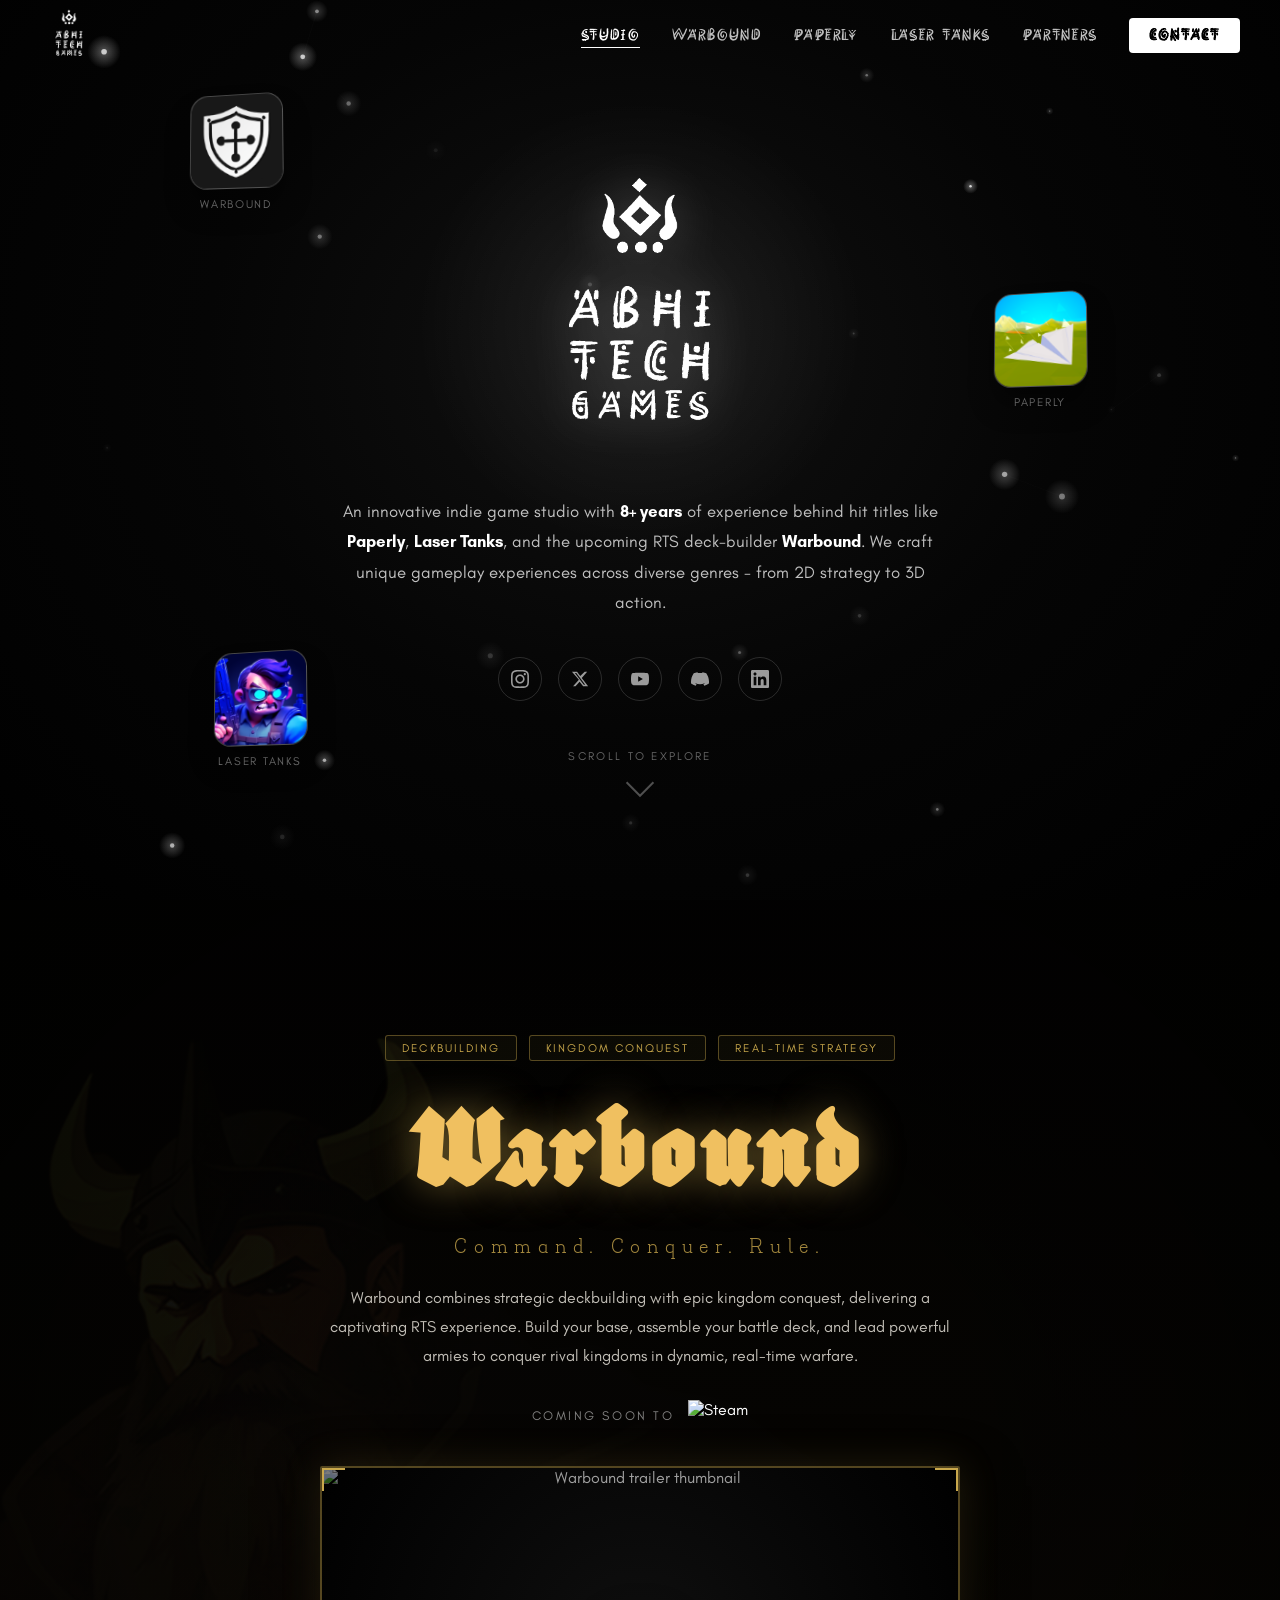
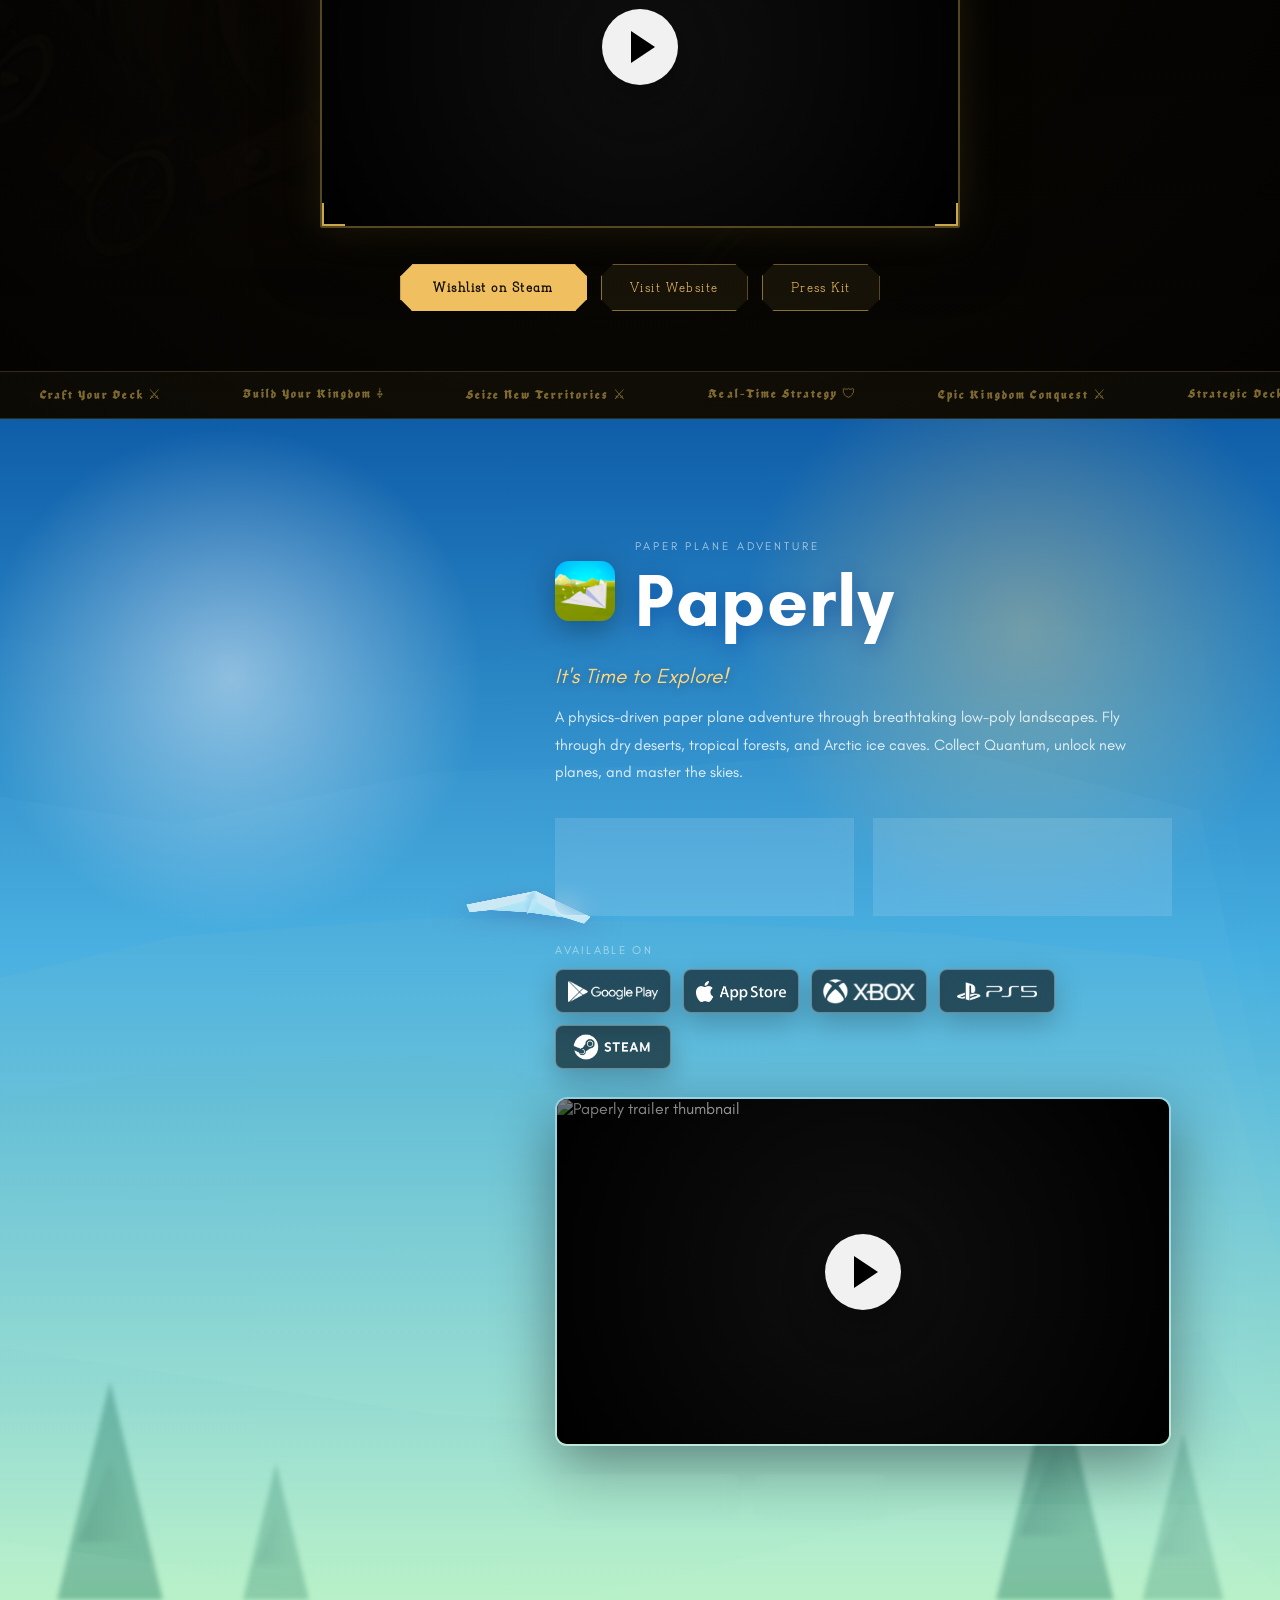
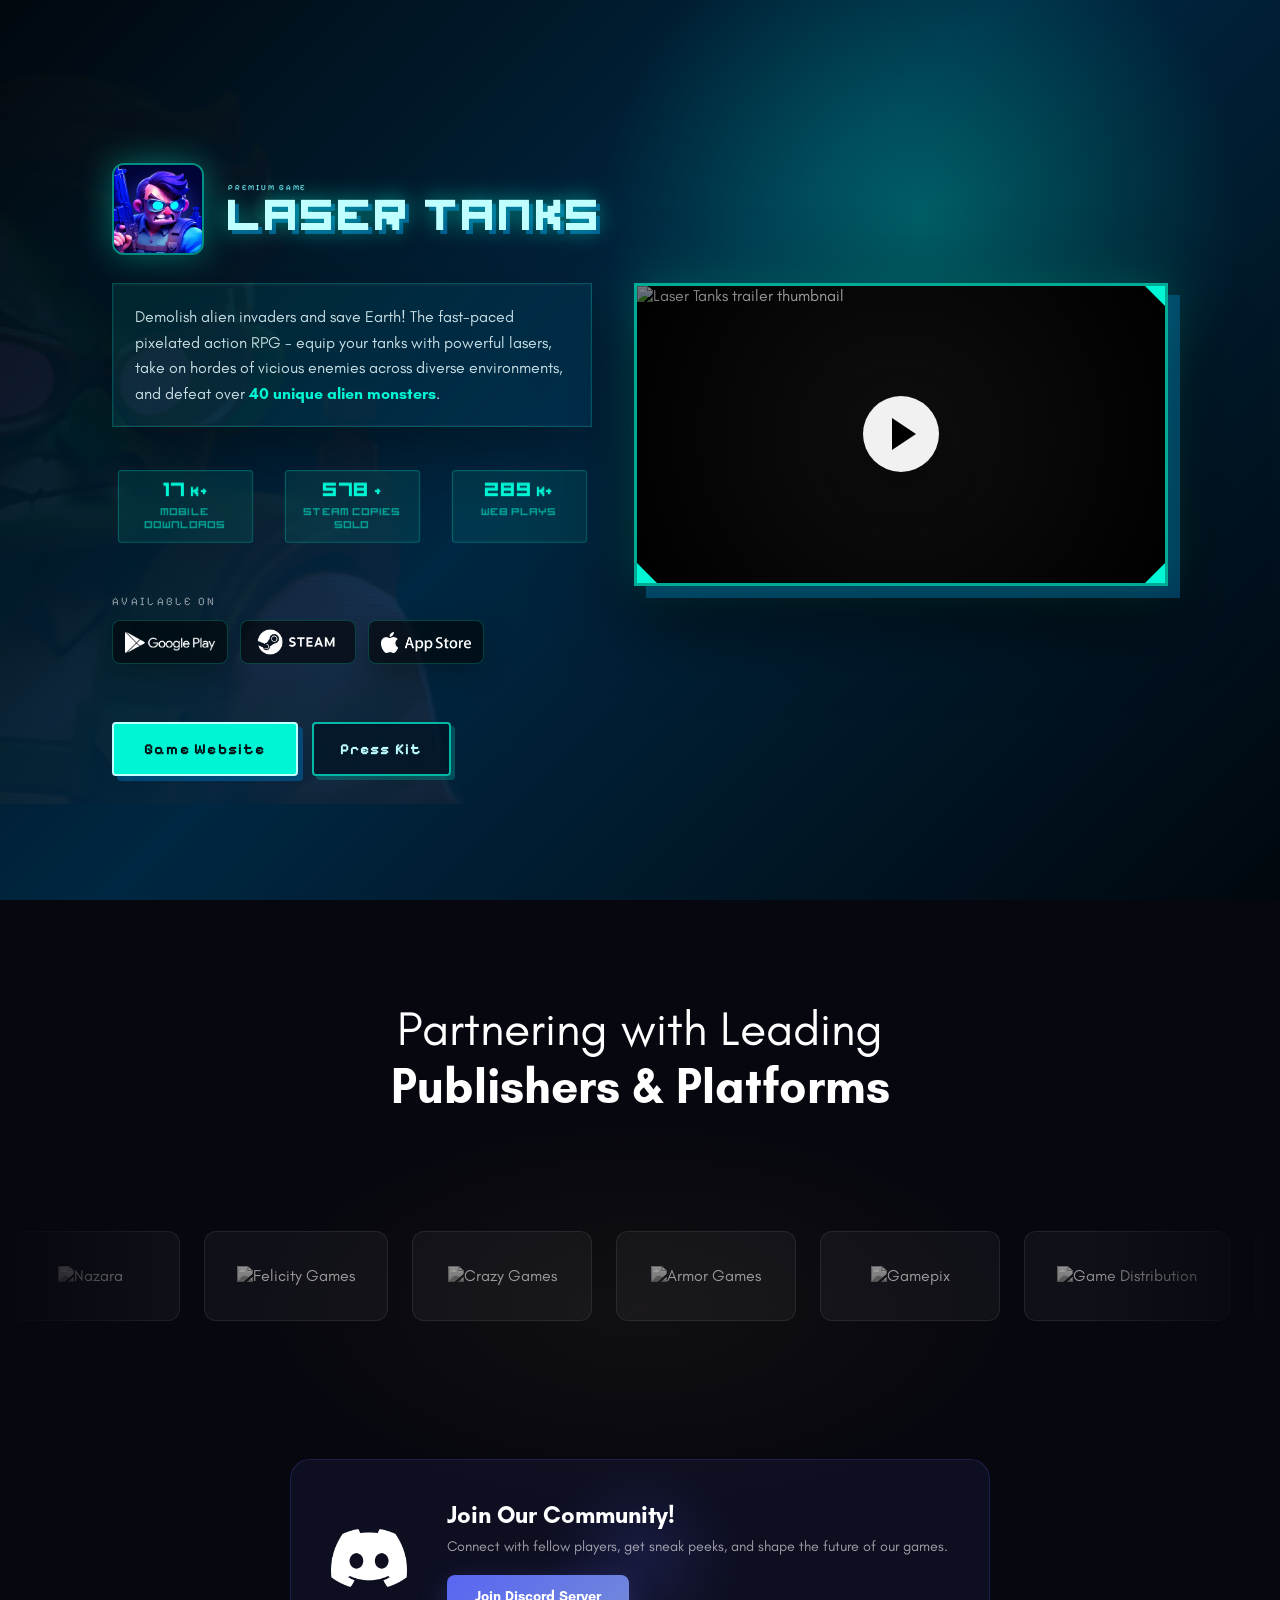
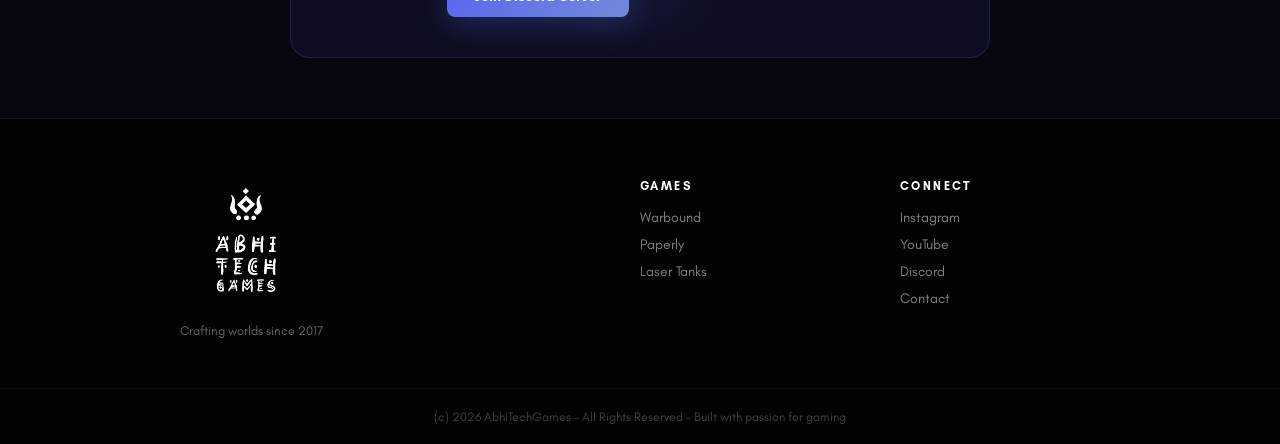
==== commit 2c4b0c02: "." ====
--- a/index.html
+++ b/index.html
@@ -1,9915 +1,368 @@
 <!DOCTYPE html>
 <html lang="en">
-
 <head>
-
-    <meta charset='utf-8'>
-    <meta name="viewport" content="width=device-width, initial-scale=1" id="wixDesktopViewport" />
-    <meta http-equiv="X-UA-Compatible" content="IE=edge">
-    <meta name="generator" content="Wix.com Website Builder" />
-
-    <link rel="icon" sizes="192x192"
-        href="https://static.wixstatic.com/media/ad8f7c_39c102d695dc40cebd3509503a484c51~mv2.png">
-    <link rel="shortcut icon" href="https://static.wixstatic.com/media/ad8f7c_39c102d695dc40cebd3509503a484c51~mv2.png"
-        type="image/x-icon" />
-    <link rel="apple-touch-icon"
-        href="https://static.wixstatic.com/media/ad8f7c_39c102d695dc40cebd3509503a484c51~mv2.png" type="image/x-icon" />
-    <!-- Safari Pinned Tab Icon -->
-    <!-- <link rel="mask-icon" href="https://www.wix.com/favicon.ico"> -->
-
-
-    <!-- Original trials -->
-
-
-    <!-- Legacy Polyfills -->
-    <script nomodule="" src="https://static.parastorage.com/unpkg/core-js-bundle@3.2.1/minified.js"></script>
-    <script nomodule=""
-        src="https://static.parastorage.com/unpkg/focus-within-polyfill@5.0.9/dist/focus-within-polyfill.js"></script>
-
-    <script nomodule="" src="https://polyfill-fastly.io/v3/polyfill.min.js?features=fetch"></script>
-
-    <!-- Performance API Polyfills -->
-    <script>
-        (function () {
-            var noop = function noop() { };
-            if ("performance" in window === false) {
-                window.performance = {};
-            }
-            window.performance.mark = performance.mark || noop;
-            window.performance.measure = performance.measure || noop;
-            if ("now" in window.performance === false) {
-                var nowOffset = Date.now();
-                if (performance.timing && performance.timing.navigationStart) {
-                    nowOffset = performance.timing.navigationStart;
-                }
-                window.performance.now = function now() {
-                    return Date.now() - nowOffset;
-                };
-            }
-        })();
-    </script>
-
-    <!-- Globals Definitions -->
-    <script>
-        (function () {
-            var now = Date.now()
-            window.initialTimestamps = {
-                initialTimestamp: now,
-                initialRequestTimestamp: Math.round(performance.timeOrigin ? performance.timeOrigin : now - performance.now())
-            }
-
-            window.thunderboltTag = "QA_READY"
-            window.thunderboltVersion = "1.15036.0"
-        })();
-    </script>
-
-
-
-
-
-    <!-- Essential Viewer Model -->
-    <script type="application/json"
-        id="wix-essential-viewer-model">{"fleetConfig":{"fleetName":"thunderbolt-renderer-gradual","type":"Rollout","code":1},"mode":{"qa":false,"enableTestApi":false,"debug":false,"ssrIndicator":false,"ssrOnly":false,"siteAssetsFallback":"enable"},"componentsLibrariesTopology":[{"artifactId":"editor-elements","namespace":"wixui","url":"https:\/\/static.parastorage.com\/services\/editor-elements\/1.13202.0"},{"artifactId":"editor-elements","namespace":"dsgnsys","url":"https:\/\/static.parastorage.com\/services\/editor-elements\/1.13202.0"}],"siteFeaturesConfigs":{"sessionManager":{"isRunningInDifferentSiteContext":false}},"language":{"userLanguage":"en"},"siteAssets":{"clientTopology":{"mediaRootUrl":"https:\/\/static.wixstatic.com","staticMediaUrl":"https:\/\/static.wixstatic.com\/media","moduleRepoUrl":"https:\/\/static.parastorage.com\/unpkg","fileRepoUrl":"https:\/\/static.parastorage.com\/services","siteAssetsUrl":"https:\/\/siteassets.parastorage.com","pageJsonServerUrls":["https:\/\/pages.parastorage.com","https:\/\/staticorigin.wixstatic.com","https:\/\/fallback.wix.com\/wix-html-editor-pages-webapp\/page"],"pathOfTBModulesInFileRepoForFallback":"wix-thunderbolt\/dist\/"}},"siteFeatures":["assetsLoader","businessLogger","captcha","clickHandlerRegistrar","commonConfig","componentsLoader","componentsRegistry","consentPolicy","cyclicTabbing","environmentWixCodeSdk","environment","locationWixCodeSdk","navigationManager","navigationPhases","ooi","pages","panorama","renderer","reporter","router","scrollRestoration","seoWixCodeSdk","seo","sessionManager","siteMembersWixCodeSdk","siteMembers","siteScrollBlocker","siteWixCodeSdk","stores","structureApi","thunderboltInitializer","tpaCommons","translations","usedPlatformApis","warmupData","windowMessageRegistrar","windowWixCodeSdk","wixEmbedsApi","componentsReact","platform"],"site":{"externalBaseUrl":"https:\/\/atgstudiosinfo.wixsite.com\/abhitechgames-studio","isSEO":false},"media":{"staticMediaUrl":"https:\/\/static.wixstatic.com\/media","mediaRootUrl":"https:\/\/static.wixstatic.com\/","staticVideoUrl":"https:\/\/video.wixstatic.com\/"},"requestUrl":"https:\/\/atgstudiosinfo.wixsite.com\/abhitechgames-studio","rollout":{"siteAssetsVersionsRollout":false,"isDACRollout":0,"isTBRollout":true},"commonConfig":{"brand":"wix","host":"VIEWER","bsi":"","consentPolicy":{},"consentPolicyHeader":{},"siteRevision":"67","renderingFlow":"NONE","language":"en","locale":"en-in"},"interactionSampleRatio":0.01,"dynamicModelUrl":"https:\/\/atgstudiosinfo.wixsite.com\/abhitechgames-studio\/_api\/v2\/dynamicmodel","accessTokensUrl":"https:\/\/atgstudiosinfo.wixsite.com\/abhitechgames-studio\/_api\/v1\/access-tokens","isExcludedFromSecurityExperiments":false,"experiments":{}}</script>
-    <script>window.viewerModel = JSON.parse(document.getElementById('wix-essential-viewer-model').textContent)</script>
-
-
-    <script
-        data-url="https://static.parastorage.com/services/wix-thunderbolt/dist/handleAccessTokens.inline.ffbf42a1.bundle.min.js">(() => { "use strict"; const e = e => "string" == typeof e ? decodeURIComponent(e).toLowerCase().trimStart() : e, t = "client-session-bind", o = "client-binding", s = "tbReady", r = "security_overrideGlobals", n = [t, o, "svSession", "smSession", "server-session-bind", "wixSession2"].map((e => e.toLowerCase())), i = Object.getOwnPropertyDescriptor(Document.prototype, "cookie"), { isExcludedFromSecurityExperiments: c, experiments: a, siteFeaturesConfigs: d, accessTokensUrl: l } = window.viewerModel, m = l, u = document.cookie.split(";").map((e => e.trim())).filter((e => e.startsWith(t)))[0]?.split("=")[1], p = {}; if (u && (p[o] = u, (() => { const e = `${t}=; domain=${location.hostname}; max-age=0; path=/; expires=Thu, 01 Jan 1970 00:00:01 GMT`; i.set.call(document, e) })()), a["specs.thunderbolt.hardenFetchAndXHR"] && !c) { let w = fetch; function f(e) { const { logger: t } = e.detail; try { window.tb.init({ fetch: w, fetchHeaders: p }) } catch (e) { const o = new Error("TB003"); t.captureError(o, { tags: { feature: "thunderbolt-security" } }), t.meter(`${r}_${o.message}`, { paramsOverrides: { evid: "26", errorType: r, eventString: o.message } }), window?.viewerModel?.mode.debug && console.error(e) } finally { removeEventListener(s, f), w = fetch } } addEventListener(s, f) } else window.fetchDynamicModel = () => d.sessionManager.isRunningInDifferentSiteContext ? Promise.resolve({}) : fetch(m, { credentials: "same-origin", headers: p }).then((function (e) { if (!e.ok) throw new Error(`[${e.status}]${e.statusText}`); return e.json() })), window.dynamicModelPromise = window.fetchDynamicModel(); Object.defineProperty(document, "cookie", { get: () => i.get.call(document).split(";").filter((t => { const o = e(t.split("=")[0]); return !n.map((e => e.toLowerCase())).includes(o) })).join(";").trimStart(), set(t) { const o = e(t.split(";")[0]); n.every((e => !o.startsWith(e.toLowerCase()))) && i.set.call(document, t) }, enumerable: !0, configurable: !1 }) })();
-            //# sourceMappingURL=https://static.parastorage.com/services/wix-thunderbolt/dist/handleAccessTokens.inline.ffbf42a1.bundle.min.js.map</script>
-
-
-    <script>
-        window.commonConfig = viewerModel.commonConfig
-
-    </script>
-
-
-    <!-- initCustomElements -->
-    <meta name="wix-dynamic-custom-elements" content="">
-
-    <!-- Initial CSS -->
-    <style data-url="https://static.parastorage.com/services/wix-thunderbolt/dist/main.6c453198.min.css">
-        @keyframes slide-horizontal-new {
-            0% {
-                transform: translateX(100%)
-            }
-        }
-
-        @keyframes slide-horizontal-old {
-            80% {
-                opacity: 1
-            }
-
-            to {
-                opacity: 0;
-                transform: translateX(-100%)
-            }
-        }
-
-        @keyframes slide-vertical-new {
-            0% {
-                transform: translateY(-100%)
-            }
-        }
-
-        @keyframes slide-vertical-old {
-            80% {
-                opacity: 1
-            }
-
-            to {
-                opacity: 0;
-                transform: translateY(100%)
-            }
-        }
-
-        @keyframes out-in-new {
-            0% {
-                opacity: 0
-            }
-        }
-
-        @keyframes out-in-old {
-            to {
-                opacity: 0
-            }
-        }
-
-        html[data-page-transition=SlideHorizontal]::view-transition-old(page-group) {
-            animation: slide-horizontal-old .6s cubic-bezier(.83, 0, .17, 1) forwards;
-            mix-blend-mode: normal
-        }
-
-        html[data-page-transition=SlideHorizontal]::view-transition-new(page-group) {
-            animation: slide-horizontal-new .6s cubic-bezier(.83, 0, .17, 1) backwards;
-            mix-blend-mode: normal
-        }
-
-        html[data-page-transition=SlideVertical]::view-transition-old(page-group) {
-            animation: slide-vertical-old .6s cubic-bezier(.83, 0, .17, 1) forwards;
-            mix-blend-mode: normal
-        }
-
-        html[data-page-transition=SlideVertical]::view-transition-new(page-group) {
-            animation: slide-vertical-new .6s cubic-bezier(.83, 0, .17, 1) backwards;
-            mix-blend-mode: normal
-        }
-
-        html[data-page-transition=OutIn]::view-transition-old(page-group) {
-            animation: out-in-old .35s cubic-bezier(.64, 0, .78, 0) forwards
-        }
-
-        html[data-page-transition=OutIn]::view-transition-new(page-group) {
-            animation: out-in-new .35s cubic-bezier(.22, 1, .36, 1) .35s backwards
-        }
-
-        @media(prefers-reduced-motion:reduce) {
-
-            ::view-transition-group(*),
-            ::view-transition-new(*),
-            ::view-transition-old(*) {
-                animation: none !important
-            }
-        }
-
-        body,
-        html {
-            background: transparent;
-            border: 0;
-            margin: 0;
-            outline: 0;
-            padding: 0;
-            vertical-align: baseline
-        }
-
-        body {
-            --scrollbar-width: 0px;
-            font-family: Arial, Helvetica, sans-serif;
-            font-size: 10px
-        }
-
-        body,
-        html {
-            height: 100%
-        }
-
-        body {
-            overflow-x: auto;
-            overflow-y: scroll
-        }
-
-        body:not(.responsive) #site-root {
-            min-width: var(--site-width);
-            width: 100%
-        }
-
-        body:not([data-js-loaded]) [data-hide-prejs] {
-            visibility: hidden
-        }
-
-        #SITE_CONTAINER {
-            position: relative
-        }
-
-        :root {
-            --one-unit: 1vw;
-            --section-max-width: 9999px
-        }
-
-        @supports(-webkit-appearance:none) and (stroke-color:transparent) {
-            :root {
-                --safari-sticky-fix: opacity
-            }
-        }
-
-        @supports(container-type:inline-size) {
-            :root {
-                --one-unit: 1cqw
-            }
-        }
-
-        [id^=oldHoverBox-] {
-            mix-blend-mode: plus-lighter;
-            transition: opacity .5s ease, visibility .5s ease
-        }
-
-        [data-mesh-id$=inlineContent-gridContainer]:has(>[id^=oldHoverBox-]) {
-            isolation: isolate
-        }
-    </style>
-    <style data-url="https://static.parastorage.com/services/wix-thunderbolt/dist/main.renderer.ea9bbb11.min.css">
-        a,
-        abbr,
-        acronym,
-        address,
-        applet,
-        b,
-        big,
-        blockquote,
-        button,
-        caption,
-        center,
-        cite,
-        code,
-        dd,
-        del,
-        dfn,
-        div,
-        dl,
-        dt,
-        em,
-        fieldset,
-        font,
-        footer,
-        form,
-        h1,
-        h2,
-        h3,
-        h4,
-        h5,
-        h6,
-        header,
-        i,
-        iframe,
-        img,
-        ins,
-        kbd,
-        label,
-        legend,
-        li,
-        nav,
-        object,
-        ol,
-        p,
-        pre,
-        q,
-        s,
-        samp,
-        section,
-        small,
-        span,
-        strike,
-        strong,
-        sub,
-        sup,
-        table,
-        tbody,
-        td,
-        tfoot,
-        th,
-        thead,
-        title,
-        tr,
-        tt,
-        u,
-        ul,
-        var {
-            background: transparent;
-            border: 0;
-            margin: 0;
-            outline: 0;
-            padding: 0;
-            vertical-align: baseline
-        }
-
-        input,
-        select,
-        textarea {
-            box-sizing: border-box;
-            font-family: Helvetica, Arial, sans-serif
-        }
-
-        ol,
-        ul {
-            list-style: none
-        }
-
-        blockquote,
-        q {
-            quotes: none
-        }
-
-        ins {
-            text-decoration: none
-        }
-
-        del {
-            text-decoration: line-through
-        }
-
-        table {
-            border-collapse: collapse;
-            border-spacing: 0
-        }
-
-        a {
-            cursor: pointer;
-            text-decoration: none
-        }
-
-        .testStyles {
-            overflow-y: hidden
-        }
-
-        .reset-button {
-            -webkit-appearance: none;
-            background: none;
-            border: 0;
-            color: inherit;
-            font: inherit;
-            line-height: normal;
-            outline: 0;
-            overflow: visible;
-            padding: 0;
-            -webkit-user-select: none;
-            -moz-user-select: none;
-            -ms-user-select: none
-        }
-
-        :focus {
-            outline: none
-        }
-
-        body.device-mobile-optimized:not(.disable-site-overflow) {
-            overflow-x: hidden;
-            overflow-y: scroll
-        }
-
-        body.device-mobile-optimized:not(.responsive) #SITE_CONTAINER {
-            margin-left: auto;
-            margin-right: auto;
-            overflow-x: visible;
-            position: relative;
-            width: 320px
-        }
-
-        body.device-mobile-optimized:not(.responsive):not(.blockSiteScrolling) #SITE_CONTAINER {
-            margin-top: 0
-        }
-
-        body.device-mobile-optimized>* {
-            max-width: 100% !important
-        }
-
-        body.device-mobile-optimized #site-root {
-            overflow-x: hidden;
-            overflow-y: hidden
-        }
-
-        @supports(overflow:clip) {
-            body.device-mobile-optimized #site-root {
-                overflow-x: clip;
-                overflow-y: clip
-            }
-        }
-
-        body.device-mobile-non-optimized:not(.removeWrappers) #SITE_CONTAINER #site-root {
-            overflow-x: hidden;
-            overflow-y: auto
-        }
-
-        body.device-mobile-non-optimized.removeWrappers #site-root {
-            overflow-x: clip
-        }
-
-        body.device-mobile-non-optimized.fullScreenMode {
-            background-color: #5f6360
-        }
-
-        body.device-mobile-non-optimized.fullScreenMode #MOBILE_ACTIONS_MENU,
-        body.device-mobile-non-optimized.fullScreenMode #SITE_BACKGROUND,
-        body.device-mobile-non-optimized.fullScreenMode #site-root,
-        body.fullScreenMode #WIX_ADS {
-            visibility: hidden
-        }
-
-        body.fullScreenMode {
-            overflow-x: hidden !important;
-            overflow-y: hidden !important
-        }
-
-        body.fullScreenMode.device-mobile-optimized #TINY_MENU {
-            opacity: 0;
-            pointer-events: none
-        }
-
-        body.fullScreenMode-scrollable.device-mobile-optimized {
-            overflow-x: hidden !important;
-            overflow-y: auto !important
-        }
-
-        body.fullScreenMode-scrollable.device-mobile-optimized #masterPage,
-        body.fullScreenMode-scrollable.device-mobile-optimized #site-root {
-            overflow-x: hidden !important;
-            overflow-y: hidden !important
-        }
-
-        body.fullScreenMode-scrollable.device-mobile-optimized #SITE_BACKGROUND,
-        body.fullScreenMode-scrollable.device-mobile-optimized #masterPage {
-            height: auto !important
-        }
-
-        body.fullScreenMode-scrollable.device-mobile-optimized #masterPage.mesh-layout {
-            height: 0 !important
-        }
-
-        body.blockSiteScrolling,
-        body.siteScrollingBlocked {
-            position: fixed;
-            width: 100%
-        }
-
-        body.blockSiteScrolling #SITE_CONTAINER {
-            margin-top: calc(var(--blocked-site-scroll-margin-top)*-1)
-        }
-
-        body.blockSiteScrolling:not(.responsive) #WIX_ADS {
-            margin-top: var(--blocked-site-scroll-margin-top)
-        }
-
-        #site-root {
-            margin: 0 auto;
-            min-height: 100%;
-            position: relative;
-            top: var(--wix-ads-height)
-        }
-
-        #site-root img:not([src]) {
-            visibility: hidden
-        }
-
-        #site-root svg img:not([src]) {
-            visibility: visible
-        }
-
-        .auto-generated-link {
-            color: inherit
-        }
-
-        #SCROLL_TO_BOTTOM,
-        #SCROLL_TO_TOP {
-            height: 0
-        }
-
-        .has-click-trigger {
-            cursor: pointer
-        }
-
-        .fullScreenOverlay {
-            bottom: 0;
-            display: flex;
-            justify-content: center;
-            left: 0;
-            overflow-y: hidden;
-            position: fixed;
-            right: 0;
-            top: -60px;
-            z-index: 1005
-        }
-
-        .fullScreenOverlay>.fullScreenOverlayContent {
-            bottom: 0;
-            left: 0;
-            margin: 0 auto;
-            overflow: hidden;
-            position: absolute;
-            right: 0;
-            top: 60px;
-            transform: translateZ(0)
-        }
-
-        [data-mesh-id$=centeredContent],
-        [data-mesh-id$=form],
-        [data-mesh-id$=inlineContent] {
-            pointer-events: none;
-            position: relative
-        }
-
-        [data-mesh-id$=-gridWrapper],
-        [data-mesh-id$=-rotated-wrapper] {
-            pointer-events: none
-        }
-
-        [data-mesh-id$=-gridContainer]>*,
-        [data-mesh-id$=-rotated-wrapper]>*,
-        [data-mesh-id$=inlineContent]>:not([data-mesh-id$=-gridContainer]) {
-            pointer-events: auto
-        }
-
-        .device-mobile-optimized #masterPage.mesh-layout #SOSP_CONTAINER_CUSTOM_ID {
-            grid-area: 2/1/3/2;
-            -ms-grid-row: 2;
-            position: relative
-        }
-
-        #masterPage.mesh-layout {
-            -ms-grid-rows: max-content max-content min-content max-content;
-            -ms-grid-columns: 100%;
-            align-items: start;
-            display: -ms-grid;
-            display: grid;
-            grid-template-columns: 100%;
-            grid-template-rows: max-content max-content min-content max-content;
-            justify-content: stretch
-        }
-
-        #masterPage.mesh-layout #PAGES_CONTAINER,
-        #masterPage.mesh-layout #SITE_FOOTER-placeholder,
-        #masterPage.mesh-layout #SITE_FOOTER_WRAPPER,
-        #masterPage.mesh-layout #SITE_HEADER-placeholder,
-        #masterPage.mesh-layout #SITE_HEADER_WRAPPER,
-        #masterPage.mesh-layout #SOSP_CONTAINER_CUSTOM_ID[data-state~=mobileView],
-        #masterPage.mesh-layout #soapAfterPagesContainer,
-        #masterPage.mesh-layout #soapBeforePagesContainer {
-            -ms-grid-row-align: start;
-            -ms-grid-column-align: start;
-            -ms-grid-column: 1
-        }
-
-        #masterPage.mesh-layout #SITE_HEADER-placeholder,
-        #masterPage.mesh-layout #SITE_HEADER_WRAPPER {
-            grid-area: 1/1/2/2;
-            -ms-grid-row: 1
-        }
-
-        #masterPage.mesh-layout #PAGES_CONTAINER,
-        #masterPage.mesh-layout #soapAfterPagesContainer,
-        #masterPage.mesh-layout #soapBeforePagesContainer {
-            grid-area: 3/1/4/2;
-            -ms-grid-row: 3
-        }
-
-        #masterPage.mesh-layout #soapAfterPagesContainer,
-        #masterPage.mesh-layout #soapBeforePagesContainer {
-            width: 100%
-        }
-
-        #masterPage.mesh-layout #PAGES_CONTAINER {
-            align-self: stretch
-        }
-
-        #masterPage.mesh-layout main#PAGES_CONTAINER {
-            display: block
-        }
-
-        #masterPage.mesh-layout #SITE_FOOTER-placeholder,
-        #masterPage.mesh-layout #SITE_FOOTER_WRAPPER {
-            grid-area: 4/1/5/2;
-            -ms-grid-row: 4
-        }
-
-        #masterPage.mesh-layout #SITE_PAGES,
-        #masterPage.mesh-layout [data-mesh-id=PAGES_CONTAINERcenteredContent],
-        #masterPage.mesh-layout [data-mesh-id=PAGES_CONTAINERinlineContent] {
-            height: 100%
-        }
-
-        #masterPage.mesh-layout.desktop>* {
-            width: 100%
-        }
-
-        #masterPage.mesh-layout #PAGES_CONTAINER,
-        #masterPage.mesh-layout #SITE_FOOTER_WRAPPER,
-        #masterPage.mesh-layout #SITE_HEADER_WRAPPER,
-        #masterPage.mesh-layout #SITE_PAGES,
-        #masterPage.mesh-layout #masterPageinlineContent,
-        #masterPage.mesh-layout:not(.one-doc) #SITE_FOOTER,
-        #masterPage.mesh-layout:not(.one-doc) #SITE_HEADER {
-            position: relative
-        }
-
-        #masterPage.mesh-layout.remove-wrappers #SITE_HEADER {
-            grid-area: 1/1/2/2
-        }
-
-        #masterPage.mesh-layout.remove-wrappers #SITE_FOOTER {
-            grid-area: 4/1/5/2
-        }
-
-        [data-z-counter] {
-            z-index: 0
-        }
-
-        [data-z-counter="0"] {
-            z-index: auto
-        }
-
-        .wixSiteProperties {
-            -webkit-font-smoothing: antialiased;
-            -moz-osx-font-smoothing: grayscale
-        }
-
-        :root {
-            --wst-button-color-fill-primary: rgb(var(--color_48));
-            --wst-button-color-border-primary: rgb(var(--color_49));
-            --wst-button-color-text-primary: rgb(var(--color_50));
-            --wst-button-color-fill-primary-hover: rgb(var(--color_51));
-            --wst-button-color-border-primary-hover: rgb(var(--color_52));
-            --wst-button-color-text-primary-hover: rgb(var(--color_53));
-            --wst-button-color-fill-primary-disabled: rgb(var(--color_54));
-            --wst-button-color-border-primary-disabled: rgb(var(--color_55));
-            --wst-button-color-text-primary-disabled: rgb(var(--color_56));
-            --wst-button-color-fill-secondary: rgb(var(--color_57));
-            --wst-button-color-border-secondary: rgb(var(--color_58));
-            --wst-button-color-text-secondary: rgb(var(--color_59));
-            --wst-button-color-fill-secondary-hover: rgb(var(--color_60));
-            --wst-button-color-border-secondary-hover: rgb(var(--color_61));
-            --wst-button-color-text-secondary-hover: rgb(var(--color_62));
-            --wst-button-color-fill-secondary-disabled: rgb(var(--color_63));
-            --wst-button-color-border-secondary-disabled: rgb(var(--color_64));
-            --wst-button-color-text-secondary-disabled: rgb(var(--color_65));
-            --wst-color-fill-base-1: rgb(var(--color_36));
-            --wst-color-fill-base-2: rgb(var(--color_37));
-            --wst-color-fill-base-shade-1: rgb(var(--color_38));
-            --wst-color-fill-base-shade-2: rgb(var(--color_39));
-            --wst-color-fill-base-shade-3: rgb(var(--color_40));
-            --wst-color-fill-accent-1: rgb(var(--color_41));
-            --wst-color-fill-accent-2: rgb(var(--color_42));
-            --wst-color-fill-accent-3: rgb(var(--color_43));
-            --wst-color-fill-accent-4: rgb(var(--color_44));
-            --wst-color-fill-background-primary: rgb(var(--color_11));
-            --wst-color-fill-background-secondary: rgb(var(--color_12));
-            --wst-color-text-primary: rgb(var(--color_15));
-            --wst-color-text-secondary: rgb(var(--color_14));
-            --wst-color-action: rgb(var(--color_18));
-            --wst-color-disabled: rgb(var(--color_39));
-            --wst-color-title: rgb(var(--color_45));
-            --wst-color-subtitle: rgb(var(--color_46));
-            --wst-color-line: rgb(var(--color_47));
-            --wst-font-style-h2: var(--font_2);
-            --wst-font-style-h3: var(--font_3);
-            --wst-font-style-h4: var(--font_4);
-            --wst-font-style-h5: var(--font_5);
-            --wst-font-style-h6: var(--font_6);
-            --wst-font-style-body-large: var(--font_7);
-            --wst-font-style-body-medium: var(--font_8);
-            --wst-font-style-body-small: var(--font_9);
-            --wst-font-style-body-x-small: var(--font_10)
-        }
-    </style>
-
-    <meta name="format-detection" content="telephone=no">
-    <meta name="skype_toolbar" content="skype_toolbar_parser_compatible">
-
-
-
-    <!-- Overriding Globals JS Head -->
-
-
-    <script
-        data-url="https://static.parastorage.com/services/wix-thunderbolt/dist/overrideGlobals.inline.c89b4b9b.bundle.min.js">(() => { "use strict"; const e = e => "string" == typeof e ? decodeURIComponent(e).toLowerCase().trimStart() : e, t = (e, t, r, o) => { "object" == typeof t && "function" == typeof t.get && "function" == typeof t.set ? Object.defineProperty(r || globalThis, e, { get: t.get, set: t.set, configurable: !1, enumerable: o || !1 }) : Object.defineProperty(r || globalThis, e, { value: t, writable: !1, configurable: !1, enumerable: o || !1 }) }, r = () => { const e = globalThis.open, t = document.open, r = (t, r, o) => { const n = "string" != typeof t, c = e.call(window, t, r, o); return n || ((i = t).startsWith("//") && /(?:[a-z0-9](?:[a-z0-9-]{0,61}[a-z0-9])?\.)+[a-z0-9][a-z0-9-]{0,61}[a-z0-9]/g.test(`${location.protocol}:${i}`) && (i = `${location.protocol}${i}`), !i.startsWith("http") || new URL(i).hostname === location.hostname) ? {} : c; var i }; defineStrictProperty("open", r, globalThis, !0), defineStrictProperty("open", ((e, o, n) => e ? r(e, o, n) : t.call(document, e, o, n)), document, !0) }, o = document.createElement, n = (t, r) => { const n = o.call(document, t, r), c = Element.prototype.setAttribute, i = Element.prototype.setAttributeNS; if ("iframe" === e(t)) { globalThis.defineStrictProperty("srcdoc", { get: () => { }, set: () => { console.error("`srcdoc` is not allowed in iframe elements.") } }, n, !1); const e = function (e, t) { "srcdoc" !== e.toLowerCase() ? c.call(n, e, t) : console.error("`srcdoc` attribute is not allowed to be set.") }, t = function (e, t, r) { "srcdoc" !== t.toLowerCase() ? i.call(n, e, t, r) : console.error("`srcdoc` attribute is not allowed to be set.") }; n.setAttribute = e, n.setAttributeNS = t } return n }, c = "client-binding", i = "security_overrideGlobals", s = ["/_api/v1/access-tokens", "/_api/v2/dynamicmodel"], a = e => (e instanceof Headers ? e.forEach(((t, r) => { decodeURIComponent(r).toLowerCase() === c && e.delete(r) })) : Object.keys(e).forEach((t => { decodeURIComponent(t).toLowerCase() === c && delete e[t] })), e), l = t => { let r = !0; const o = (e => { let t, r; if (globalThis.Request && e instanceof Request) t = e.url; else { if ("function" != typeof e?.toString) throw new Error("Unsupported type for url"); t = e.toString() } try { return new URL(t).pathname } catch (e) { return r = t.replace(/#.+/gi, "").split("?").shift(), r.startsWith("/") ? r : `/${r}` } })(t), n = e(o); return s.some((e => n.includes(e))) && (r = !1), r }, d = (e = globalThis) => { const t = fetch; e.defineStrictProperty("fetch", (function () { const r = (o = arguments, globalThis.Request && o[0] instanceof Request && o[0]?.headers ? a(o[0].headers) : o[1]?.headers && a(o[1].headers), o); var o; return l(arguments[0]) ? t.apply(e, Array.from(r)) : new Promise(((e, t) => { const r = new Error("TB002"); window.fedops?.reportError(r, i), t(r) })) })) }, p = (e, t) => { const r = e.map((e => t[e]?.prototype)).filter(Boolean), o = Object.defineProperty; Object.defineProperty = function (e, t, n) { if (r.includes(e)) throw new TypeError(`Cannot modify ${e.name}.prototype: it is frozen`); return o.call(this, e, t, n) } }, { ownKeys: u } = Reflect, b = (e, t, r, o) => { if ("value" in r && r.configurable) { const { value: n, enumerable: c } = r; Object.defineProperty(e, t, { get: () => n, set(r) { e === this && console.warn(`Cannot assign to read-only property '${String(t)}' of '${o}.prototype'`), Object.defineProperty(this, t, { value: r, writable: !0, enumerable: !0, configurable: !0 }) }, enumerable: c, configurable: !1 }) } }, f = (e, t, r = []) => { const o = t[e], { enumerable: n } = Object.getOwnPropertyDescriptor(t, e) || { enumerable: !1 }; globalThis.defineStrictProperty(e, o, t, n); const c = o?.prototype; if (c) { const t = Object.getOwnPropertyDescriptors(c); Object.keys(t).forEach((r => { const o = t[r]; o && b(c, r, o, e) })) } u(o).forEach((e => { const t = Object.getOwnPropertyDescriptor(o, e); t && !r.includes(e) && (t.writable || t.configurable) && globalThis.defineStrictProperty(e.toString(), o[e], o, t.enumerable) })) }; performance.mark("overrideGlobals started"); const { isExcludedFromSecurityExperiments: h, experiments: g } = window.viewerModel; try { ((e = globalThis) => { Object.defineProperty(e, "defineStrictProperty", { value: t, writable: !1, enumerable: !1, configurable: !1 }) })(), r(), g["specs.thunderbolt.hardenIFrames"] && !h && globalThis.defineStrictProperty("createElement", n, document, !0), g["specs.thunderbolt.hardenFetchAndXHR"] && !h && (d(), ((e = globalThis) => { const t = XMLHttpRequest; e.defineStrictProperty("XMLHttpRequest", (function () { const e = new t, r = e.open, o = e.setRequestHeader; return e.open = function () { if (arguments.length < 2 || l(arguments[1])) return r.apply(e, Array.from(arguments)); { const e = new Error("TB002"); throw window.fedops?.reportError(e, i), e } }, e.setRequestHeader = function (t, r) { decodeURIComponent(t).toLowerCase() !== c && o.call(e, t, r) }, e })) })()), (e => { let t = [], r = [], o = []; const { experiments: n } = window.viewerModel; n["specs.thunderbolt.softFreeze_TextDecoder_TextEncoder"] ? o = o.concat(["TextEncoder", "TextDecoder"]) : t = t.concat(["TextEncoder", "TextDecoder"]), n["specs.thunderbolt.hardenClientGlobals_EventTarget"] && !e && (o = o.concat(["XMLHttpRequestEventTarget", "EventTarget"])), n["specs.thunderbolt.softFreeze_Array_URL_JSON"] ? o = o.concat(["Array", "URL", "JSON"]) : t = t.concat(["Array", "URL", "JSON"]), n["specs.thunderbolt.hardenClientGlobals_EventListener"] && !e && (r = r.concat(["addEventListener", "removeEventListener"])), n["specs.thunderbolt.hardenEncodingDecoding"] && (r = r.concat(["encodeURI", "encodeURIComponent", "decodeURI", "decodeURIComponent"])), n["specs.thunderbolt.hardenStringAndNumber"] && (o = o.concat(["String", "Number"])), n["specs.thunderbolt.hardenObject"] && o.push("Object"), t.forEach((e => { const t = Object.freeze(globalThis[e]); t.hasOwnProperty("prototype") && "Array" !== e && Object.freeze(t.prototype), globalThis.defineStrictProperty(e, globalThis[e], globalThis, !0) })), r.forEach((e => { Object.freeze(globalThis[e]), ["addEventListener", "removeEventListener"].includes(e) && globalThis.defineStrictProperty(e, document[e], document, !0), globalThis.defineStrictProperty(e, globalThis[e], globalThis, !0) })), o.forEach((e => { f(e, globalThis, ["defineProperty"]) })), p(o, globalThis) })(h), g["specs.thunderbolt.hardenTimeout"] && !h && (defineStrictProperty("preventStringArgument", ((e, t, r) => { const o = r || globalThis, n = o[e]; defineStrictProperty(e, (function () { const r = Array.from(arguments); if ("string" != typeof r[t]) return n.apply(o, r); console.warn(`Calling ${e} with a String Argument at index ${t} is not allowed`) }), o) })), preventStringArgument("setTimeout", 0), preventStringArgument("setInterval", 0)) } catch (e) { window?.viewerModel?.mode.debug && console.error(e); const t = new Error("TB006"); window.fedops?.reportError(t, "security_overrideGlobals"), window.Sentry ? window.Sentry.captureException(t) : globalThis.defineStrictProperty("sentryBuffer", [t], window, !1) } performance.mark("overrideGlobals ended") })();
-            //# sourceMappingURL=https://static.parastorage.com/services/wix-thunderbolt/dist/overrideGlobals.inline.c89b4b9b.bundle.min.js.map</script>
-
-
-
-
-
-
-    <!--pageHtmlEmbeds.head start-->
-    <script type="wix/htmlEmbeds" id="pageHtmlEmbeds.head start"></script>
-
-    <script type="wix/htmlEmbeds" id="pageHtmlEmbeds.head end"></script>
-    <!--pageHtmlEmbeds.head end-->
-
-
-    <!-- head performance data start -->
-
-    <!-- head performance data end -->
-
-
-
-
-    <meta http-equiv="X-Wix-Meta-Site-Id" content="aec9f6b1-5766-462f-b79e-f3b300971ee4">
-    <meta http-equiv="X-Wix-Application-Instance-Id" content="cf42de66-79ea-4750-96b6-e2a54d176a18">
-
-    <meta http-equiv="X-Wix-Published-Version" content="67" />
-
-
-
-    <meta http-equiv="etag" content="bug" />
-
-    <!-- render-head end -->
-
-    <style
-        data-href="https://static.parastorage.com/services/editor-elements-library/dist/thunderbolt/rb_wixui.thunderbolt_bootstrap.d8597a4d.min.css">
-        .J6KGih {
-            cursor: pointer
-        }
-
-        .sNF2R0 {
-            opacity: 0
-        }
-
-        .hLoBV3 {
-            transition: opacity var(--transition-duration) cubic-bezier(.37, 0, .63, 1)
-        }
-
-        .Rdf41z,
-        .hLoBV3 {
-            opacity: 1
-        }
-
-        .ftlZWo {
-            transition: opacity var(--transition-duration) cubic-bezier(.37, 0, .63, 1)
-        }
-
-        .ATGlOr,
-        .ftlZWo {
-            opacity: 0
-        }
-
-        .KQSXD0 {
-            transition: opacity var(--transition-duration) cubic-bezier(.64, 0, .78, 0)
-        }
-
-        .KQSXD0,
-        .pagQKE {
-            opacity: 1
-        }
-
-        ._6zG5H {
-            opacity: 0;
-            transition: opacity var(--transition-duration) cubic-bezier(.22, 1, .36, 1)
-        }
-
-        .BB49uC {
-            transform: translateX(100%)
-        }
-
-        .j9xE1V {
-            transition: transform var(--transition-duration) cubic-bezier(.87, 0, .13, 1)
-        }
-
-        .ICs7Rs,
-        .j9xE1V {
-            transform: translateX(0)
-        }
-
-        .DxijZJ {
-            transition: transform var(--transition-duration) cubic-bezier(.87, 0, .13, 1)
-        }
-
-        .B5kjYq,
-        .DxijZJ {
-            transform: translateX(-100%)
-        }
-
-        .cJijIV {
-            transition: transform var(--transition-duration) cubic-bezier(.87, 0, .13, 1)
-        }
-
-        .cJijIV,
-        .hOxaWM {
-            transform: translateX(0)
-        }
-
-        .T9p3fN {
-            transform: translateX(100%);
-            transition: transform var(--transition-duration) cubic-bezier(.87, 0, .13, 1)
-        }
-
-        .qDxYJm {
-            transform: translateY(100%)
-        }
-
-        .aA9V0P {
-            transition: transform var(--transition-duration) cubic-bezier(.87, 0, .13, 1)
-        }
-
-        .YPXPAS,
-        .aA9V0P {
-            transform: translateY(0)
-        }
-
-        .Xf2zsA {
-            transition: transform var(--transition-duration) cubic-bezier(.87, 0, .13, 1)
-        }
-
-        .Xf2zsA,
-        .y7Kt7s {
-            transform: translateY(-100%)
-        }
-
-        .EeUgMu {
-            transition: transform var(--transition-duration) cubic-bezier(.87, 0, .13, 1)
-        }
-
-        .EeUgMu,
-        .fdHrtm {
-            transform: translateY(0)
-        }
-
-        .WIFaG4 {
-            transform: translateY(100%);
-            transition: transform var(--transition-duration) cubic-bezier(.87, 0, .13, 1)
-        }
-
-        body:not(.responsive) .JsJXaX {
-            overflow-x: clip
-        }
-
-        [data-view-transition=page-transition] .JsJXaX {
-            view-transition-name: page-group
-        }
-
-        .AnQkDU {
-            display: grid;
-            grid-template-columns: 1fr;
-            grid-template-rows: 1fr;
-            height: 100%
-        }
-
-        .AnQkDU>div {
-            align-self: stretch !important;
-            grid-area: 1/1/2/2;
-            justify-self: stretch !important
-        }
-
-        .StylableButton2545352419__root {
-            -archetype: box;
-            border: none;
-            box-sizing: border-box;
-            cursor: pointer;
-            display: block;
-            height: 100%;
-            min-height: 10px;
-            min-width: 10px;
-            padding: 0;
-            touch-action: manipulation;
-            width: 100%
-        }
-
-        .StylableButton2545352419__root[disabled] {
-            pointer-events: none
-        }
-
-        .StylableButton2545352419__root:not(:hover):not([disabled]).StylableButton2545352419--hasBackgroundColor {
-            background-color: var(--corvid-background-color) !important
-        }
-
-        .StylableButton2545352419__root:hover:not([disabled]).StylableButton2545352419--hasHoverBackgroundColor {
-            background-color: var(--corvid-hover-background-color) !important
-        }
-
-        .StylableButton2545352419__root:not(:hover)[disabled].StylableButton2545352419--hasDisabledBackgroundColor {
-            background-color: var(--corvid-disabled-background-color) !important
-        }
-
-        .StylableButton2545352419__root:not(:hover):not([disabled]).StylableButton2545352419--hasBorderColor {
-            border-color: var(--corvid-border-color) !important
-        }
-
-        .StylableButton2545352419__root:hover:not([disabled]).StylableButton2545352419--hasHoverBorderColor {
-            border-color: var(--corvid-hover-border-color) !important
-        }
-
-        .StylableButton2545352419__root:not(:hover)[disabled].StylableButton2545352419--hasDisabledBorderColor {
-            border-color: var(--corvid-disabled-border-color) !important
-        }
-
-        .StylableButton2545352419__root.StylableButton2545352419--hasBorderRadius {
-            border-radius: var(--corvid-border-radius) !important
-        }
-
-        .StylableButton2545352419__root.StylableButton2545352419--hasBorderWidth {
-            border-width: var(--corvid-border-width) !important
-        }
-
-        .StylableButton2545352419__root:not(:hover):not([disabled]).StylableButton2545352419--hasColor,
-        .StylableButton2545352419__root:not(:hover):not([disabled]).StylableButton2545352419--hasColor .StylableButton2545352419__label {
-            color: var(--corvid-color) !important
-        }
-
-        .StylableButton2545352419__root:hover:not([disabled]).StylableButton2545352419--hasHoverColor,
-        .StylableButton2545352419__root:hover:not([disabled]).StylableButton2545352419--hasHoverColor .StylableButton2545352419__label {
-            color: var(--corvid-hover-color) !important
-        }
-
-        .StylableButton2545352419__root:not(:hover)[disabled].StylableButton2545352419--hasDisabledColor,
-        .StylableButton2545352419__root:not(:hover)[disabled].StylableButton2545352419--hasDisabledColor .StylableButton2545352419__label {
-            color: var(--corvid-disabled-color) !important
-        }
-
-        .StylableButton2545352419__link {
-            -archetype: box;
-            box-sizing: border-box;
-            color: #000;
-            text-decoration: none
-        }
-
-        .StylableButton2545352419__container {
-            align-items: center;
-            display: flex;
-            flex-basis: auto;
-            flex-direction: row;
-            flex-grow: 1;
-            height: 100%;
-            justify-content: center;
-            overflow: hidden;
-            transition: all .2s ease, visibility 0s;
-            width: 100%
-        }
-
-        .StylableButton2545352419__label {
-            -archetype: text;
-            -controller-part-type: LayoutChildDisplayDropdown, LayoutFlexChildSpacing(first);
-            max-width: 100%;
-            min-width: 1.8em;
-            overflow: hidden;
-            text-align: center;
-            text-overflow: ellipsis;
-            transition: inherit;
-            white-space: nowrap
-        }
-
-        .StylableButton2545352419__root.StylableButton2545352419--isMaxContent .StylableButton2545352419__label {
-            text-overflow: unset
-        }
-
-        .StylableButton2545352419__root.StylableButton2545352419--isWrapText .StylableButton2545352419__label {
-            min-width: 10px;
-            overflow-wrap: break-word;
-            white-space: break-spaces;
-            word-break: break-word
-        }
-
-        .StylableButton2545352419__icon {
-            -archetype: icon;
-            -controller-part-type: LayoutChildDisplayDropdown, LayoutFlexChildSpacing(last);
-            flex-shrink: 0;
-            height: 50px;
-            min-width: 1px;
-            transition: inherit
-        }
-
-        .StylableButton2545352419__icon.StylableButton2545352419--override {
-            display: block !important
-        }
-
-        .StylableButton2545352419__icon svg,
-        .StylableButton2545352419__icon>span {
-            display: flex;
-            height: inherit;
-            width: inherit
-        }
-
-        .StylableButton2545352419__root:not(:hover):not([disalbed]).StylableButton2545352419--hasIconColor .StylableButton2545352419__icon svg {
-            fill: var(--corvid-icon-color) !important;
-            stroke: var(--corvid-icon-color) !important
-        }
-
-        .StylableButton2545352419__root:hover:not([disabled]).StylableButton2545352419--hasHoverIconColor .StylableButton2545352419__icon svg {
-            fill: var(--corvid-hover-icon-color) !important;
-            stroke: var(--corvid-hover-icon-color) !important
-        }
-
-        .StylableButton2545352419__root:not(:hover)[disabled].StylableButton2545352419--hasDisabledIconColor .StylableButton2545352419__icon svg {
-            fill: var(--corvid-disabled-icon-color) !important;
-            stroke: var(--corvid-disabled-icon-color) !important
-        }
-
-        .a9YhBi {
-            bottom: 0;
-            left: 0;
-            position: absolute;
-            right: 0;
-            top: 0
-        }
-
-        .dX12nb {
-            cursor: pointer
-        }
-
-        .AKxYR5 {
-            -webkit-tap-highlight-color: rgba(0, 0, 0, 0);
-            fill: var(--corvid-fill-color, var(--fill));
-            fill-opacity: var(--fill-opacity);
-            stroke: var(--corvid-stroke-color, var(--stroke));
-            stroke-opacity: var(--stroke-opacity);
-            stroke-width: var(--stroke-width);
-            filter: var(--drop-shadow, none);
-            opacity: var(--opacity);
-            transform: var(--flip)
-        }
-
-        .AKxYR5,
-        .AKxYR5 svg {
-            bottom: 0;
-            left: 0;
-            position: absolute;
-            right: 0;
-            top: 0
-        }
-
-        .AKxYR5 svg {
-            height: var(--svg-calculated-height, 100%);
-            margin: auto;
-            padding: var(--svg-calculated-padding, 0);
-            width: var(--svg-calculated-width, 100%)
-        }
-
-        .AKxYR5 svg:not([data-type=ugc]) {
-            overflow: visible
-        }
-
-        .VZYmYf * {
-            vector-effect: non-scaling-stroke
-        }
-
-        .HcOXKn {
-            -webkit-text-size-adjust: 100%;
-            -moz-text-size-adjust: 100%;
-            text-size-adjust: 100%
-        }
-
-        ol.font_100,
-        ul.font_100 {
-            color: #080808;
-            font-family: "Arial, Helvetica, sans-serif", serif;
-            font-size: 10px;
-            font-style: normal;
-            font-variant: normal;
-            font-weight: 400;
-            letter-spacing: normal;
-            line-height: normal;
-            margin: 0;
-            text-decoration: none
-        }
-
-        ol.font_100 li,
-        ul.font_100 li {
-            margin-bottom: 12px
-        }
-
-        ol.wix-list-text-align,
-        ul.wix-list-text-align {
-            list-style-position: inside
-        }
-
-        ol.wix-list-text-align h1,
-        ol.wix-list-text-align h2,
-        ol.wix-list-text-align h3,
-        ol.wix-list-text-align h4,
-        ol.wix-list-text-align h5,
-        ol.wix-list-text-align h6,
-        ol.wix-list-text-align p,
-        ul.wix-list-text-align h1,
-        ul.wix-list-text-align h2,
-        ul.wix-list-text-align h3,
-        ul.wix-list-text-align h4,
-        ul.wix-list-text-align h5,
-        ul.wix-list-text-align h6,
-        ul.wix-list-text-align p {
-            display: inline
-        }
-
-        .ONIxfn {
-            cursor: pointer
-        }
-
-        .WUKwEB {
-            clip: rect(0 0 0 0);
-            border: 0;
-            height: 1px;
-            margin: -1px;
-            overflow: hidden;
-            padding: 0;
-            position: absolute;
-            width: 1px
-        }
-
-        .QxJLC3 [data-attr-richtext-marker=true] {
-            display: block
-        }
-
-        .QxJLC3 [data-attr-richtext-marker=true] table {
-            border-collapse: collapse;
-            margin: 15px 0;
-            width: 100%
-        }
-
-        .QxJLC3 [data-attr-richtext-marker=true] table td {
-            padding: 12px;
-            position: relative
-        }
-
-        .QxJLC3 [data-attr-richtext-marker=true] table td:after {
-            border-bottom: 1px solid currentColor;
-            border-left: 1px solid currentColor;
-            bottom: 0;
-            content: "";
-            left: 0;
-            opacity: .2;
-            position: absolute;
-            right: 0;
-            top: 0
-        }
-
-        .QxJLC3 [data-attr-richtext-marker=true] table tr td:last-child:after {
-            border-right: 1px solid currentColor
-        }
-
-        .QxJLC3 [data-attr-richtext-marker=true] table tr:first-child td:after {
-            border-top: 1px solid currentColor
-        }
-
-        @supports(-webkit-appearance:none) and (stroke-color:transparent) {
-            .lq2cno>*>:first-child {
-                vertical-align: top
-            }
-        }
-
-        @supports(-webkit-touch-callout:none) {
-            .lq2cno>*>:first-child {
-                vertical-align: top
-            }
-        }
-
-        .agLt0N :is(p, h1, h2, h3, h4, h5, h6, ul, ol, span[data-attr-richtext-marker], blockquote) [class$=rich-text__text],
-        .agLt0N :is(p, h1, h2, h3, h4, h5, h6, ul, ol, span[data-attr-richtext-marker], blockquote)[class$=rich-text__text] {
-            color: var(--corvid-color, currentColor)
-        }
-
-        .agLt0N :is(p, h1, h2, h3, h4, h5, h6, ul, ol, span[data-attr-richtext-marker], blockquote) span[style*=color] {
-            color: var(--corvid-color, currentColor) !important
-        }
-
-        .uGVkMG {
-            direction: var(--text-direction);
-            min-height: var(--min-height);
-            min-width: var(--min-width)
-        }
-
-        .uGVkMG .edKzOf {
-            word-wrap: break-word;
-            height: 100%;
-            overflow-wrap: break-word;
-            position: relative;
-            width: 100%
-        }
-
-        .uGVkMG .edKzOf ul {
-            list-style: disc inside
-        }
-
-        .uGVkMG .edKzOf li {
-            margin-bottom: 12px
-        }
-
-        .SxM0TO blockquote,
-        .SxM0TO h1,
-        .SxM0TO h2,
-        .SxM0TO h3,
-        .SxM0TO h4,
-        .SxM0TO h5,
-        .SxM0TO h6,
-        .SxM0TO p {
-            letter-spacing: normal;
-            line-height: normal
-        }
-
-        .nJYhU3 {
-            min-height: var(--min-height);
-            min-width: var(--min-width)
-        }
-
-        .nJYhU3 .edKzOf {
-            word-wrap: break-word;
-            height: 100%;
-            overflow-wrap: break-word;
-            position: relative;
-            width: 100%
-        }
-
-        .nJYhU3 .edKzOf ol,
-        .nJYhU3 .edKzOf ul {
-            letter-spacing: normal;
-            line-height: normal;
-            margin-inline-start: .5em;
-            padding-inline-start: 1.3em
-        }
-
-        .nJYhU3 .edKzOf ul {
-            list-style-type: disc
-        }
-
-        .nJYhU3 .edKzOf ol {
-            list-style-type: decimal
-        }
-
-        .nJYhU3 .edKzOf ol ul,
-        .nJYhU3 .edKzOf ul ul {
-            line-height: normal;
-            list-style-type: circle
-        }
-
-        .nJYhU3 .edKzOf ol ol ul,
-        .nJYhU3 .edKzOf ol ul ul,
-        .nJYhU3 .edKzOf ul ol ul,
-        .nJYhU3 .edKzOf ul ul ul {
-            line-height: normal;
-            list-style-type: square
-        }
-
-        .nJYhU3 .edKzOf li {
-            font-style: inherit;
-            font-weight: inherit;
-            letter-spacing: normal;
-            line-height: inherit
-        }
-
-        .nJYhU3 .edKzOf h1,
-        .nJYhU3 .edKzOf h2,
-        .nJYhU3 .edKzOf h3,
-        .nJYhU3 .edKzOf h4,
-        .nJYhU3 .edKzOf h5,
-        .nJYhU3 .edKzOf h6,
-        .nJYhU3 .edKzOf p {
-            letter-spacing: normal;
-            line-height: normal;
-            margin-block: 0;
-            margin: 0
-        }
-
-        .nJYhU3 .edKzOf a {
-            color: inherit
-        }
-
-        .SxM0TO,
-        .c9GqVL {
-            word-wrap: break-word;
-            direction: var(--text-direction);
-            min-height: var(--min-height);
-            min-width: var(--min-width);
-            mix-blend-mode: var(--blendMode, normal);
-            overflow-wrap: break-word;
-            pointer-events: none;
-            text-align: start;
-            text-shadow: var(--textOutline, 0 0 transparent), var(--textShadow, 0 0 transparent);
-            text-transform: var(--textTransform, "none")
-        }
-
-        .SxM0TO>*,
-        .c9GqVL>* {
-            pointer-events: auto
-        }
-
-        .SxM0TO li,
-        .c9GqVL li {
-            font-style: inherit;
-            font-weight: inherit;
-            letter-spacing: normal;
-            line-height: inherit
-        }
-
-        .SxM0TO ol,
-        .SxM0TO ul,
-        .c9GqVL ol,
-        .c9GqVL ul {
-            letter-spacing: normal;
-            line-height: normal;
-            margin-inline-end: 0;
-            margin-inline-start: .5em
-        }
-
-        .SxM0TO:not(.YQcXTT) ol,
-        .SxM0TO:not(.YQcXTT) ul,
-        .c9GqVL:not(.YQcXTT) ol,
-        .c9GqVL:not(.YQcXTT) ul {
-            padding-inline-end: 0;
-            padding-inline-start: 1.3em
-        }
-
-        .SxM0TO ul,
-        .c9GqVL ul {
-            list-style-type: disc
-        }
-
-        .SxM0TO ol,
-        .c9GqVL ol {
-            list-style-type: decimal
-        }
-
-        .SxM0TO ol ul,
-        .SxM0TO ul ul,
-        .c9GqVL ol ul,
-        .c9GqVL ul ul {
-            list-style-type: circle
-        }
-
-        .SxM0TO ol ol ul,
-        .SxM0TO ol ul ul,
-        .SxM0TO ul ol ul,
-        .SxM0TO ul ul ul,
-        .c9GqVL ol ol ul,
-        .c9GqVL ol ul ul,
-        .c9GqVL ul ol ul,
-        .c9GqVL ul ul ul {
-            list-style-type: square
-        }
-
-        .SxM0TO blockquote,
-        .SxM0TO h1,
-        .SxM0TO h2,
-        .SxM0TO h3,
-        .SxM0TO h4,
-        .SxM0TO h5,
-        .SxM0TO h6,
-        .SxM0TO p,
-        .c9GqVL blockquote,
-        .c9GqVL h1,
-        .c9GqVL h2,
-        .c9GqVL h3,
-        .c9GqVL h4,
-        .c9GqVL h5,
-        .c9GqVL h6,
-        .c9GqVL p {
-            margin-block: 0;
-            margin: 0
-        }
-
-        .SxM0TO a,
-        .c9GqVL a {
-            color: inherit
-        }
-
-        .YQcXTT li {
-            margin-inline-end: 0;
-            margin-inline-start: 1.3em
-        }
-
-        .Vd6aQZ {
-            overflow: hidden;
-            padding: 0;
-            pointer-events: none;
-            white-space: nowrap
-        }
-
-        .mHZSwn {
-            display: none
-        }
-
-        .lvxhkV {
-            bottom: 0;
-            left: 0;
-            position: absolute;
-            right: 0;
-            top: 0;
-            width: 100%
-        }
-
-        .QJjwEo {
-            transform: translateY(-100%);
-            transition: .2s ease-in
-        }
-
-        .kdBXfh {
-            transition: .2s
-        }
-
-        .MP52zt {
-            opacity: 0;
-            transition: .2s ease-in
-        }
-
-        .MP52zt.Bhu9m5 {
-            z-index: -1 !important
-        }
-
-        .LVP8Wf {
-            opacity: 1;
-            transition: .2s
-        }
-
-        .VrZrC0 {
-            height: auto
-        }
-
-        .VrZrC0,
-        .cKxVkc {
-            position: relative;
-            width: 100%
-        }
-
-        :host(:not(.device-mobile-optimized)) .vlM3HR,
-        body:not(.device-mobile-optimized) .vlM3HR {
-            margin-left: calc((100% - var(--site-width))/2);
-            width: var(--site-width)
-        }
-
-        .AT7o0U[data-focuscycled=active] {
-            outline: 1px solid transparent
-        }
-
-        .AT7o0U[data-focuscycled=active]:not(:focus-within) {
-            outline: 2px solid transparent;
-            transition: outline .01s ease
-        }
-
-        .AT7o0U .vlM3HR {
-            bottom: 0;
-            left: 0;
-            position: absolute;
-            right: 0;
-            top: 0
-        }
-
-        .HlRz5e {
-            display: block;
-            height: 100%;
-            width: 100%
-        }
-
-        .HlRz5e img {
-            max-width: var(--wix-img-max-width, 100%)
-        }
-
-        .HlRz5e[data-animate-blur] img {
-            filter: blur(9px);
-            transition: filter .8s ease-in
-        }
-
-        .HlRz5e[data-animate-blur] img[data-load-done] {
-            filter: none
-        }
-
-        .I5zqsT {
-            display: block;
-            height: 100%;
-            width: 100%
-        }
-
-        .WzbAF8 .mpGTIt .O6KwRn {
-            display: var(--item-display);
-            height: var(--item-size);
-            margin: var(--item-margin);
-            width: var(--item-size)
-        }
-
-        .WzbAF8 .mpGTIt .O6KwRn:last-child {
-            margin: 0
-        }
-
-        .WzbAF8 .mpGTIt .O6KwRn .oRtuWN {
-            display: block
-        }
-
-        .WzbAF8 .mpGTIt .O6KwRn .oRtuWN .YaS0jR {
-            height: var(--item-size);
-            width: var(--item-size)
-        }
-
-        .WzbAF8 .mpGTIt {
-            height: 100%;
-            position: absolute;
-            white-space: nowrap;
-            width: 100%
-        }
-
-        :host(.device-mobile-optimized) .WzbAF8 .mpGTIt,
-        body.device-mobile-optimized .WzbAF8 .mpGTIt {
-            white-space: normal
-        }
-
-        .big2ZD {
-            display: grid;
-            grid-template-columns: 1fr;
-            grid-template-rows: 1fr;
-            height: calc(100% - var(--wix-ads-height));
-            left: 0;
-            margin-top: var(--wix-ads-height);
-            position: fixed;
-            top: 0;
-            width: 100%
-        }
-
-        .SHHiV9,
-        .big2ZD {
-            pointer-events: none;
-            z-index: var(--pinned-layer-in-container, var(--above-all-in-container))
-        }
-    </style>
-    <style
-        data-href="https://static.parastorage.com/services/editor-elements-library/dist/thunderbolt/rb_wixui.thunderbolt[FreemiumBannerDesktop].878df411.min.css">
-        .ytGGBw {
-            width: 100%
-        }
-
-        .ytGGBw.U3zsen {
-            --display: none;
-            display: var(--display)
-        }
-
-        .ytGGBw.wDEwXV {
-            display: block;
-            visibility: visible
-        }
-
-        .ytGGBw .RMGHU6 {
-            direction: rtl
-        }
-
-        .ytGGBw .ZdV7_s {
-            direction: ltr
-        }
-
-        .ytGGBw.czJOIz {
-            position: fixed;
-            top: 0;
-            z-index: var(--above-all-z-index)
-        }
-
-        @font-face {
-            font-display: swap;
-            font-family: wixFreemiumFontW01-35Thin;
-            src: url(//static.parastorage.com/services/third-party/fonts/Helvetica/Fonts/56be84de-9d60-4089-8df0-0ea6ec786b84.eot?#iefix);
-            src: url(//static.parastorage.com/services/third-party/fonts/Helvetica/Fonts/56be84de-9d60-4089-8df0-0ea6ec786b84.eot?#iefix) format("eot"), url(//static.parastorage.com/services/third-party/fonts/Helvetica/Fonts/50d35bbc-dfd4-48f1-af16-cf058f69421d.woff) format("woff"), url(//static.parastorage.com/services/third-party/fonts/Helvetica/Fonts/278bef59-6be1-4800-b5ac-1f769ab47430.ttf) format("truetype"), url(//static.parastorage.com/services/third-party/fonts/Helvetica/Fonts/2e309b1b-08b8-477f-bc9e-7067cf0af0b3.svg#2e309b1b-08b8-477f-bc9e-7067cf0af0b3) format("svg")
-        }
-
-        @font-face {
-            font-display: swap;
-            font-family: wixFreemiumFontW01-45Ligh;
-            src: url(//static.parastorage.com/services/third-party/fonts/Helvetica/Fonts/ae1656aa-5f8f-4905-aed0-93e667bd6e4a.eot?#iefix);
-            src: url(//static.parastorage.com/services/third-party/fonts/Helvetica/Fonts/ae1656aa-5f8f-4905-aed0-93e667bd6e4a.eot?#iefix) format("eot"), url(//static.parastorage.com/services/third-party/fonts/Helvetica/Fonts/530dee22-e3c1-4e9f-bf62-c31d510d9656.woff) format("woff"), url(//static.parastorage.com/services/third-party/fonts/Helvetica/Fonts/688ab72b-4deb-4e15-a088-89166978d469.ttf) format("truetype"), url(//static.parastorage.com/services/third-party/fonts/Helvetica/Fonts/7816f72f-f47e-4715-8cd7-960e3723846a.svg#7816f72f-f47e-4715-8cd7-960e3723846a) format("svg")
-        }
-
-        @font-face {
-            font-display: swap;
-            font-family: wixFreemiumFontW01-55Roma;
-            src: url(//static.parastorage.com/services/third-party/fonts/Helvetica/Fonts/b7693a83-b861-4aa6-85e0-9ecf676bc4d6.eot?#iefix);
-            src: url(//static.parastorage.com/services/third-party/fonts/Helvetica/Fonts/b7693a83-b861-4aa6-85e0-9ecf676bc4d6.eot?#iefix) format("eot"), url(//static.parastorage.com/services/third-party/fonts/Helvetica/Fonts/bcf54343-d033-41ee-bbd7-2b77df3fe7ba.woff) format("woff"), url(//static.parastorage.com/services/third-party/fonts/Helvetica/Fonts/b0ffdcf0-26da-47fd-8485-20e4a40d4b7d.ttf) format("truetype"), url(//static.parastorage.com/services/third-party/fonts/Helvetica/Fonts/da09f1f1-062a-45af-86e1-2bbdb3dd94f9.svg#da09f1f1-062a-45af-86e1-2bbdb3dd94f9) format("svg")
-        }
-
-        @font-face {
-            font-display: swap;
-            font-family: wixFreemiumFontW01-65Medi;
-            font-weight: 700;
-            src: url(//static.parastorage.com/services/third-party/fonts/Helvetica/Fonts/07fe0fec-b63f-4963-8ee1-535528b67fdb.eot?#iefix);
-            src: url(//static.parastorage.com/services/third-party/fonts/Helvetica/Fonts/07fe0fec-b63f-4963-8ee1-535528b67fdb.eot?#iefix) format("eot"), url(//static.parastorage.com/services/third-party/fonts/Helvetica/Fonts/60be5c39-863e-40cb-9434-6ebafb62ab2b.woff) format("woff"), url(//static.parastorage.com/services/third-party/fonts/Helvetica/Fonts/4c6503c9-859b-4d3b-a1d5-2d42e1222415.ttf) format("truetype"), url(//static.parastorage.com/services/third-party/fonts/Helvetica/Fonts/36c182c6-ef98-4021-9b0d-d63122c2bbf5.svg#36c182c6-ef98-4021-9b0d-d63122c2bbf5) format("svg")
-        }
-
-        @font-face {
-            font-display: swap;
-            font-family: wixFreemiumFontW02-35Thin;
-            src: url(//static.parastorage.com/services/third-party/fonts/Helvetica/Fonts/30b6ffc3-3b64-40dd-9ff8-a3a850daf535.eot?#iefix);
-            src: url(//static.parastorage.com/services/third-party/fonts/Helvetica/Fonts/30b6ffc3-3b64-40dd-9ff8-a3a850daf535.eot?#iefix) format("eot"), url(//static.parastorage.com/services/third-party/fonts/Helvetica/Fonts/775a65da-14aa-4634-be95-6724c05fd522.woff) format("woff"), url(//static.parastorage.com/services/third-party/fonts/Helvetica/Fonts/988eaaa7-5565-4f65-bb17-146b650ce9e9.ttf) format("truetype"), url(//static.parastorage.com/services/third-party/fonts/Helvetica/Fonts/3503a1a6-91c3-4c42-8e66-2ea7b2b57541.svg#3503a1a6-91c3-4c42-8e66-2ea7b2b57541) format("svg")
-        }
-
-        @font-face {
-            font-display: swap;
-            font-family: wixFreemiumFontW02-45Ligh;
-            src: url(//static.parastorage.com/services/third-party/fonts/Helvetica/Fonts/88fcd49a-13c7-4d0c-86b1-ad1e258bd75d.eot?#iefix);
-            src: url(//static.parastorage.com/services/third-party/fonts/Helvetica/Fonts/88fcd49a-13c7-4d0c-86b1-ad1e258bd75d.eot?#iefix) format("eot"), url(//static.parastorage.com/services/third-party/fonts/Helvetica/Fonts/9a2e4855-380f-477f-950e-d98e8db54eac.woff) format("woff"), url(//static.parastorage.com/services/third-party/fonts/Helvetica/Fonts/fa82d0ee-4fbd-4cc9-bf9f-226ad1fcbae2.ttf) format("truetype"), url(//static.parastorage.com/services/third-party/fonts/Helvetica/Fonts/48d599a6-92b5-4d43-a4ac-8959f6971853.svg#48d599a6-92b5-4d43-a4ac-8959f6971853) format("svg")
-        }
-
-        @font-face {
-            font-display: swap;
-            font-family: wixFreemiumFontW02-55Roma;
-            src: url(//static.parastorage.com/services/third-party/fonts/Helvetica/Fonts/0b3a3fca-0fad-402b-bd38-fdcbad1ef776.eot?#iefix);
-            src: url(//static.parastorage.com/services/third-party/fonts/Helvetica/Fonts/0b3a3fca-0fad-402b-bd38-fdcbad1ef776.eot?#iefix) format("eot"), url(//static.parastorage.com/services/third-party/fonts/Helvetica/Fonts/d5af76d8-a90b-4527-b3a3-182207cc3250.woff) format("woff"), url(//static.parastorage.com/services/third-party/fonts/Helvetica/Fonts/1d238354-d156-4dde-89ea-4770ef04b9f9.ttf) format("truetype"), url(//static.parastorage.com/services/third-party/fonts/Helvetica/Fonts/b68875cb-14a9-472e-8177-0247605124d7.svg#b68875cb-14a9-472e-8177-0247605124d7) format("svg")
-        }
-
-        @font-face {
-            font-display: swap;
-            font-family: wixFreemiumFontW02-65Medi;
-            font-weight: 700;
-            src: url(//static.parastorage.com/services/third-party/fonts/Helvetica/Fonts/55f60419-09c3-42bd-b81f-1983ff093852.eot?#iefix);
-            src: url(//static.parastorage.com/services/third-party/fonts/Helvetica/Fonts/55f60419-09c3-42bd-b81f-1983ff093852.eot?#iefix) format("eot"), url(//static.parastorage.com/services/third-party/fonts/Helvetica/Fonts/5b4a262e-3342-44e2-8ad7-719998a68134.woff) format("woff"), url(//static.parastorage.com/services/third-party/fonts/Helvetica/Fonts/4a3ef5d8-cfd9-4b96-bd67-90215512f1e5.ttf) format("truetype"), url(//static.parastorage.com/services/third-party/fonts/Helvetica/Fonts/58ab5075-53ea-46e6-9783-cbb335665f88.svg#58ab5075-53ea-46e6-9783-cbb335665f88) format("svg")
-        }
-
-        @font-face {
-            font-display: swap;
-            font-family: wixFreemiumFontW10-35Thin;
-            src: url(//static.parastorage.com/services/third-party/fonts/Helvetica/Fonts/93b6bf6a-418e-4a8f-8f79-cb9c99ef3e32.eot?#iefix);
-            src: url(//static.parastorage.com/services/third-party/fonts/Helvetica/Fonts/93b6bf6a-418e-4a8f-8f79-cb9c99ef3e32.eot?#iefix) format("eot"), url(//static.parastorage.com/services/third-party/fonts/Helvetica/Fonts/c881c21b-4148-4a11-a65d-f35e42999bc8.woff) format("woff"), url(//static.parastorage.com/services/third-party/fonts/Helvetica/Fonts/03634cf1-a9c9-4e13-b049-c90d830423d4.ttf) format("truetype"), url(//static.parastorage.com/services/third-party/fonts/Helvetica/Fonts/1bc99c0a-298b-46f9-b325-18b5e5169795.svg#1bc99c0a-298b-46f9-b325-18b5e5169795) format("svg")
-        }
-
-        @font-face {
-            font-display: swap;
-            font-family: wixFreemiumFontW10-45Ligh;
-            src: url(//static.parastorage.com/services/third-party/fonts/Helvetica/Fonts/5b85c7cc-6ad4-4226-83f5-9d19e2974123.eot?#iefix);
-            src: url(//static.parastorage.com/services/third-party/fonts/Helvetica/Fonts/5b85c7cc-6ad4-4226-83f5-9d19e2974123.eot?#iefix) format("eot"), url(//static.parastorage.com/services/third-party/fonts/Helvetica/Fonts/835e7b4f-b524-4374-b57b-9a8fc555fd4e.woff) format("woff"), url(//static.parastorage.com/services/third-party/fonts/Helvetica/Fonts/2c694ef6-9615-473e-8cf4-d8d00c6bd973.ttf) format("truetype"), url(//static.parastorage.com/services/third-party/fonts/Helvetica/Fonts/3fc84193-a13f-4fe8-87f7-238748a4ac54.svg#3fc84193-a13f-4fe8-87f7-238748a4ac54) format("svg")
-        }
-
-        @font-face {
-            font-display: swap;
-            font-family: wixFreemiumFontW10-65Medi;
-            font-weight: 700;
-            src: url(//static.parastorage.com/services/third-party/fonts/Helvetica/Fonts/7092fdcc-7036-48ce-ae23-cfbc9be2e3b0.eot?#iefix);
-            src: url(//static.parastorage.com/services/third-party/fonts/Helvetica/Fonts/7092fdcc-7036-48ce-ae23-cfbc9be2e3b0.eot?#iefix) format("eot"), url(//static.parastorage.com/services/third-party/fonts/Helvetica/Fonts/5b29e833-1b7a-40ab-82a5-cfd69c8650f4.woff) format("woff"), url(//static.parastorage.com/services/third-party/fonts/Helvetica/Fonts/b0298148-2d59-44d1-9ec9-1ca6bb097603.ttf) format("truetype"), url(//static.parastorage.com/services/third-party/fonts/Helvetica/Fonts/ae1dea8c-a953-4845-b616-74a257ba72e6.svg#ae1dea8c-a953-4845-b616-74a257ba72e6) format("svg")
-        }
-
-        @font-face {
-            font-display: swap;
-            font-family: wixFreemiumFontW10-55Roma;
-            src: url(//static.parastorage.com/services/third-party/fonts/Helvetica/Fonts/f1feaed7-6bce-400a-a07e-a893ae43a680.eot?#iefix);
-            src: url(//static.parastorage.com/services/third-party/fonts/Helvetica/Fonts/f1feaed7-6bce-400a-a07e-a893ae43a680.eot?#iefix) format("eot"), url(//static.parastorage.com/services/third-party/fonts/Helvetica/Fonts/8ac9e38d-29c6-41ea-8e47-4ae4d2b1a4e1.woff) format("woff"), url(//static.parastorage.com/services/third-party/fonts/Helvetica/Fonts/4bd09087-655e-4abb-844c-dccdeb68003d.ttf) format("truetype"), url(//static.parastorage.com/services/third-party/fonts/Helvetica/Fonts/df234d87-eada-4058-aa80-5871e7fbe1c3.svg#df234d87-eada-4058-aa80-5871e7fbe1c3) format("svg")
-        }
-
-        @font-face {
-            font-display: swap;
-            font-family: Madefor-Text;
-            font-weight: 400;
-            src: url(//static.parastorage.com/services/santa-resources/resources/viewer/user-site-fonts/fonts/WixMadefor/v3/WixMadeforTextVF_W_Wght.woff2) format("woff2-variations"), url(//static.parastorage.com/services/santa-resources/resources/viewer/user-site-fonts/fonts/WixMadefor/v3/WixMadeforText_W_Rg.woff2) format("woff2"), url(//static.parastorage.com/services/santa-resources/resources/viewer/user-site-fonts/fonts/WixMadefor/v3/WixMadeforText_W_Rg.woff) format("woff")
-        }
-
-        .N6oJ0x {
-            width: 100%
-        }
-
-        .N6oJ0x.YXHWcl {
-            --display: none;
-            display: var(--display)
-        }
-
-        .N6oJ0x.crE6R7 {
-            display: block;
-            visibility: visible
-        }
-
-        .N6oJ0x .I9E5U_ {
-            direction: rtl
-        }
-
-        .N6oJ0x .Oxzvyr {
-            direction: ltr
-        }
-
-        .N6oJ0x.L27qsU {
-            position: fixed;
-            top: 0;
-            z-index: var(--above-all-z-index)
-        }
-
-        .EFLBov .YD5pSO {
-            align-items: center;
-            background: #eff1f2;
-            border-bottom: 3px solid #a0138e;
-            box-sizing: border-box;
-            display: flex;
-            height: 50px;
-            justify-content: center;
-            width: 100%
-        }
-
-        .EFLBov .YD5pSO.mlxr6g {
-            background-color: red;
-            border: none
-        }
-
-        .EFLBov .YD5pSO:focus {
-            box-shadow: 0 0 0 1px #fff, 0 0 0 3px #116dff, inset -2px 2px 0 0 #116dff, inset 2px 2px 0 0 #116dff, inset 0 3px 0 0 #fff !important
-        }
-
-        .EFLBov .YD5pSO>.aGHwBE {
-            align-items: center;
-            display: flex
-        }
-
-        .EFLBov .YD5pSO>.aGHwBE .areOb6 {
-            color: #20303c;
-            flex-shrink: 0;
-            font-family: wixFreemiumFontW01-65Medi, wixFreemiumFontW02-65Medi, wixFreemiumFontW10-65Medi, Helvetica Neue, Helvetica, Arial, メイリオ, meiryo, ヒラギノ角ゴ pro w3, hiragino kaku gothic pro, sans-serif;
-            font-size: 14px;
-            line-height: 24px
-        }
-
-        .EFLBov .YD5pSO>.aGHwBE .areOb6 .dTTUA9 {
-            direction: ltr;
-            display: inline-flex
-        }
-
-        .EFLBov .YD5pSO>.aGHwBE .areOb6 .dTTUA9 ._4i7Zy {
-            fill: #20303c;
-            height: 16px;
-            padding-bottom: 6px;
-            vertical-align: middle;
-            width: 36px
-        }
-
-        .EFLBov .YD5pSO>.aGHwBE .areOb6 .dTTUA9 ._4i7Zy .o4sLYL {
-            fill: #fc0
-        }
-
-        .EFLBov .YD5pSO>.aGHwBE .areOb6 .dTTUA9 .uJDaUS {
-            color: #20303c
-        }
-
-        .EFLBov .YD5pSO>.aGHwBE .O0tKs2 {
-            align-items: center;
-            border: 1px solid #a0138e;
-            border-radius: 17px;
-            color: #a0138e;
-            display: inline-flex;
-            flex-shrink: 0;
-            font-family: wixFreemiumFontW01-65Medi, wixFreemiumFontW02-65Medi, wixFreemiumFontW10-65Medi, Helvetica Neue, Helvetica, Arial, メイリオ, meiryo, ヒラギノ角ゴ pro w3, hiragino kaku gothic pro, sans-serif;
-            font-size: 14px;
-            height: 35px;
-            justify-content: center;
-            text-align: center;
-            width: 112px
-        }
-
-        .EFLBov .YD5pSO>.aGHwBE .O0tKs2.Oxzvyr {
-            margin-left: 6px
-        }
-
-        .EFLBov .YD5pSO>.aGHwBE .O0tKs2.I9E5U_ {
-            margin-right: 6px
-        }
-
-        .EFLBov .YD5pSO:not(.mlxr6g):hover {
-            background: #fff;
-            cursor: pointer
-        }
-
-        .EFLBov .YD5pSO:not(.mlxr6g):hover .O0tKs2 {
-            background-color: #a0138e;
-            color: #fff
-        }
-    </style>
-    <style
-        data-href="https://static.parastorage.com/services/editor-elements-library/dist/thunderbolt/rb_wixui.thunderbolt[SkipToContentButton].39deac6a.min.css">
-        .LHrbPP {
-            background: #fff;
-            border-radius: 24px;
-            color: #116dff;
-            cursor: pointer;
-            font-family: Helvetica, Arial, メイリオ, meiryo, ヒラギノ角ゴ pro w3, hiragino kaku gothic pro, sans-serif;
-            font-size: 14px;
-            height: 0;
-            left: 50%;
-            margin-left: -94px;
-            opacity: 0;
-            padding: 0 24px 0 24px;
-            pointer-events: none;
-            position: absolute;
-            top: 60px;
-            width: 0;
-            z-index: 9999
-        }
-
-        .LHrbPP:focus {
-            border: 2px solid;
-            height: 40px;
-            opacity: 1;
-            pointer-events: auto;
-            width: auto
-        }
-    </style>
-    <style
-        data-href="https://static.parastorage.com/services/editor-elements-library/dist/thunderbolt/rb_wixui.thunderbolt_bootstrap-classic.0a23fa33.min.css">
-        .PlZyDq {
-            touch-action: manipulation
-        }
-
-        .uDW_Qe {
-            align-items: center;
-            box-sizing: border-box;
-            display: flex;
-            justify-content: var(--label-align);
-            min-width: 100%;
-            text-align: initial;
-            width: -moz-max-content;
-            width: max-content
-        }
-
-        .uDW_Qe:before {
-            max-width: var(--margin-start, 0)
-        }
-
-        .uDW_Qe:after,
-        .uDW_Qe:before {
-            align-self: stretch;
-            content: "";
-            flex-grow: 1
-        }
-
-        .uDW_Qe:after {
-            max-width: var(--margin-end, 0)
-        }
-
-        .FubTgk {
-            height: 100%
-        }
-
-        .FubTgk .uDW_Qe {
-            border-radius: var(--corvid-border-radius, var(--rd, 0));
-            bottom: 0;
-            box-shadow: var(--shd, 0 1px 4px rgba(0, 0, 0, .6));
-            left: 0;
-            position: absolute;
-            right: 0;
-            top: 0;
-            transition: var(--trans1, border-color .4s ease 0s, background-color .4s ease 0s)
-        }
-
-        .FubTgk .uDW_Qe:link,
-        .FubTgk .uDW_Qe:visited {
-            border-color: transparent
-        }
-
-        .FubTgk .l7_2fn {
-            color: var(--corvid-color, rgb(var(--txt, var(--color_15, color_15))));
-            font: var(--fnt, var(--font_5));
-            margin: 0;
-            position: relative;
-            transition: var(--trans2, color .4s ease 0s);
-            white-space: nowrap
-        }
-
-        .FubTgk[aria-disabled=false] .uDW_Qe {
-            background-color: var(--corvid-background-color, rgba(var(--bg, var(--color_17, color_17)), var(--alpha-bg, 1)));
-            border: solid var(--corvid-border-color, rgba(var(--brd, var(--color_15, color_15)), var(--alpha-brd, 1))) var(--corvid-border-width, var(--brw, 0));
-            cursor: pointer !important
-        }
-
-        :host(.device-mobile-optimized) .FubTgk[aria-disabled=false]:active .uDW_Qe,
-        body.device-mobile-optimized .FubTgk[aria-disabled=false]:active .uDW_Qe {
-            background-color: var(--corvid-hover-background-color, rgba(var(--bgh, var(--color_18, color_18)), var(--alpha-bgh, 1)));
-            border-color: var(--corvid-hover-border-color, rgba(var(--brdh, var(--color_15, color_15)), var(--alpha-brdh, 1)))
-        }
-
-        :host(.device-mobile-optimized) .FubTgk[aria-disabled=false]:active .l7_2fn,
-        body.device-mobile-optimized .FubTgk[aria-disabled=false]:active .l7_2fn {
-            color: var(--corvid-hover-color, rgb(var(--txth, var(--color_15, color_15))))
-        }
-
-        :host(:not(.device-mobile-optimized)) .FubTgk[aria-disabled=false]:hover .uDW_Qe,
-        body:not(.device-mobile-optimized) .FubTgk[aria-disabled=false]:hover .uDW_Qe {
-            background-color: var(--corvid-hover-background-color, rgba(var(--bgh, var(--color_18, color_18)), var(--alpha-bgh, 1)));
-            border-color: var(--corvid-hover-border-color, rgba(var(--brdh, var(--color_15, color_15)), var(--alpha-brdh, 1)))
-        }
-
-        :host(:not(.device-mobile-optimized)) .FubTgk[aria-disabled=false]:hover .l7_2fn,
-        body:not(.device-mobile-optimized) .FubTgk[aria-disabled=false]:hover .l7_2fn {
-            color: var(--corvid-hover-color, rgb(var(--txth, var(--color_15, color_15))))
-        }
-
-        .FubTgk[aria-disabled=true] .uDW_Qe {
-            background-color: var(--corvid-disabled-background-color, rgba(var(--bgd, 204, 204, 204), var(--alpha-bgd, 1)));
-            border-color: var(--corvid-disabled-border-color, rgba(var(--brdd, 204, 204, 204), var(--alpha-brdd, 1)));
-            border-style: solid;
-            border-width: var(--corvid-border-width, var(--brw, 0))
-        }
-
-        .FubTgk[aria-disabled=true] .l7_2fn {
-            color: var(--corvid-disabled-color, rgb(var(--txtd, 255, 255, 255)))
-        }
-
-        .uUxqWY {
-            align-items: center;
-            box-sizing: border-box;
-            display: flex;
-            justify-content: var(--label-align);
-            min-width: 100%;
-            text-align: initial;
-            width: -moz-max-content;
-            width: max-content
-        }
-
-        .uUxqWY:before {
-            max-width: var(--margin-start, 0)
-        }
-
-        .uUxqWY:after,
-        .uUxqWY:before {
-            align-self: stretch;
-            content: "";
-            flex-grow: 1
-        }
-
-        .uUxqWY:after {
-            max-width: var(--margin-end, 0)
-        }
-
-        .Vq4wYb[aria-disabled=false] .uUxqWY {
-            cursor: pointer
-        }
-
-        :host(.device-mobile-optimized) .Vq4wYb[aria-disabled=false]:active .wJVzSK,
-        body.device-mobile-optimized .Vq4wYb[aria-disabled=false]:active .wJVzSK {
-            color: var(--corvid-hover-color, rgb(var(--txth, var(--color_15, color_15))));
-            transition: var(--trans, color .4s ease 0s)
-        }
-
-        :host(:not(.device-mobile-optimized)) .Vq4wYb[aria-disabled=false]:hover .wJVzSK,
-        body:not(.device-mobile-optimized) .Vq4wYb[aria-disabled=false]:hover .wJVzSK {
-            color: var(--corvid-hover-color, rgb(var(--txth, var(--color_15, color_15))));
-            transition: var(--trans, color .4s ease 0s)
-        }
-
-        .Vq4wYb .uUxqWY {
-            bottom: 0;
-            left: 0;
-            position: absolute;
-            right: 0;
-            top: 0
-        }
-
-        .Vq4wYb .wJVzSK {
-            color: var(--corvid-color, rgb(var(--txt, var(--color_15, color_15))));
-            font: var(--fnt, var(--font_5));
-            transition: var(--trans, color .4s ease 0s);
-            white-space: nowrap
-        }
-
-        .Vq4wYb[aria-disabled=true] .wJVzSK {
-            color: var(--corvid-disabled-color, rgb(var(--txtd, 255, 255, 255)))
-        }
-
-        :host(:not(.device-mobile-optimized)) .CohWsy,
-        body:not(.device-mobile-optimized) .CohWsy {
-            display: flex
-        }
-
-        :host(:not(.device-mobile-optimized)) .V5AUxf,
-        body:not(.device-mobile-optimized) .V5AUxf {
-            -moz-column-gap: var(--margin);
-            column-gap: var(--margin);
-            display: flex;
-            flex-direction: var(--items-direction);
-            margin: 0 auto;
-            position: relative;
-            width: calc(100% - var(--padding)*2)
-        }
-
-        :host(:not(.device-mobile-optimized)) .V5AUxf>*,
-        body:not(.device-mobile-optimized) .V5AUxf>* {
-            flex: var(--column-flex) 1 0%;
-            left: 0;
-            margin-bottom: var(--padding);
-            margin-top: var(--padding);
-            min-width: 0;
-            position: relative;
-            top: 0
-        }
-
-        :host(.device-mobile-optimized) .V5AUxf,
-        body.device-mobile-optimized .V5AUxf {
-            display: block;
-            padding: var(--padding) 0;
-            position: relative
-        }
-
-        :host(.device-mobile-optimized) .V5AUxf>*,
-        body.device-mobile-optimized .V5AUxf>* {
-            margin-bottom: var(--margin);
-            position: relative
-        }
-
-        :host(.device-mobile-optimized) .V5AUxf>:first-child,
-        body.device-mobile-optimized .V5AUxf>:first-child {
-            margin-top: var(--firstChildMarginTop, 0)
-        }
-
-        :host(.device-mobile-optimized) .V5AUxf>:last-child,
-        body.device-mobile-optimized .V5AUxf>:last-child {
-            margin-bottom: var(--lastChildMarginBottom)
-        }
-
-        .LIhNy3 {
-            backface-visibility: hidden
-        }
-
-        .HlRz5e {
-            display: block;
-            height: 100%;
-            width: 100%
-        }
-
-        .HlRz5e img {
-            max-width: var(--wix-img-max-width, 100%)
-        }
-
-        .HlRz5e[data-animate-blur] img {
-            filter: blur(9px);
-            transition: filter .8s ease-in
-        }
-
-        .HlRz5e[data-animate-blur] img[data-load-done] {
-            filter: none
-        }
-
-        ._1hLNj {
-            display: block
-        }
-
-        ._1hLNj,
-        .if7Vw2 {
-            height: 100%;
-            width: 100%
-        }
-
-        .if7Vw2 {
-            left: 0;
-            -webkit-mask-image: var(--mask-image, none);
-            mask-image: var(--mask-image, none);
-            -webkit-mask-position: var(--mask-position, 0);
-            mask-position: var(--mask-position, 0);
-            -webkit-mask-repeat: var(--mask-repeat, no-repeat);
-            mask-repeat: var(--mask-repeat, no-repeat);
-            -webkit-mask-size: var(--mask-size, 100%);
-            mask-size: var(--mask-size, 100%);
-            overflow: hidden;
-            pointer-events: var(--fill-layer-background-media-pointer-events);
-            position: absolute;
-            top: 0
-        }
-
-        .if7Vw2.f0uTJH {
-            clip: rect(0, auto, auto, 0)
-        }
-
-        .if7Vw2 .i1tH8h {
-            height: 100%;
-            position: absolute;
-            top: 0;
-            width: 100%
-        }
-
-        .if7Vw2 .DXi4PB {
-            height: var(--fill-layer-image-height, 100%);
-            opacity: var(--fill-layer-image-opacity)
-        }
-
-        .if7Vw2 .DXi4PB img {
-            height: 100%;
-            width: 100%
-        }
-
-        @supports(-webkit-hyphens:none) {
-            .if7Vw2.f0uTJH {
-                clip: auto;
-                -webkit-clip-path: inset(0)
-            }
-        }
-
-        .wG8dni {
-            height: 100%
-        }
-
-        .tcElKx {
-            background-color: var(--bg-overlay-color);
-            background-image: var(--bg-gradient);
-            transition: var(--inherit-transition)
-        }
-
-        .ImALHf,
-        .Ybjs9b {
-            opacity: var(--fill-layer-video-opacity)
-        }
-
-        .UWmm3w {
-            bottom: var(--media-padding-bottom);
-            height: var(--media-padding-height);
-            position: absolute;
-            top: var(--media-padding-top);
-            width: 100%
-        }
-
-        .Yjj1af {
-            transform: scale(var(--scale, 1));
-            transition: var(--transform-duration, transform 0s)
-        }
-
-        .ImALHf {
-            height: 100%;
-            position: relative;
-            width: 100%
-        }
-
-        ._uqPqy {
-            -webkit-clip-path: var(--fill-layer-clip);
-            clip-path: var(--fill-layer-clip)
-        }
-
-        ._uqPqy,
-        .eKyYhK {
-            position: absolute;
-            top: 0
-        }
-
-        ._uqPqy,
-        .eKyYhK,
-        .x0mqQS img {
-            height: 100%;
-            width: 100%
-        }
-
-        .pnCr6P {
-            opacity: 0
-        }
-
-        .blf7sp,
-        .pnCr6P {
-            position: absolute;
-            top: 0
-        }
-
-        .blf7sp {
-            height: 0;
-            left: 0;
-            overflow: hidden;
-            width: 0
-        }
-
-        .rWP3Gv {
-            left: 0;
-            pointer-events: var(--fill-layer-background-media-pointer-events);
-            position: var(--fill-layer-background-media-position)
-        }
-
-        .Tr4n3d,
-        .rWP3Gv,
-        .wRqk6s {
-            height: 100%;
-            top: 0;
-            width: 100%
-        }
-
-        .wRqk6s {
-            position: absolute
-        }
-
-        .Tr4n3d {
-            background-color: var(--fill-layer-background-overlay-color);
-            opacity: var(--fill-layer-background-overlay-blend-opacity-fallback, 1);
-            position: var(--fill-layer-background-overlay-position);
-            transform: var(--fill-layer-background-overlay-transform)
-        }
-
-        @supports(mix-blend-mode:overlay) {
-            .Tr4n3d {
-                mix-blend-mode: var(--fill-layer-background-overlay-blend-mode);
-                opacity: var(--fill-layer-background-overlay-blend-opacity, 1)
-            }
-        }
-
-        .VXAmO2 {
-            --divider-pin-height__: min(1, calc(var(--divider-layers-pin-factor__) + 1));
-            --divider-pin-layer-height__: var(--divider-layers-pin-factor__);
-            --divider-pin-border__: min(1, calc(var(--divider-layers-pin-factor__) / -1 + 1));
-            height: calc(var(--divider-height__) + var(--divider-pin-height__)*var(--divider-layers-size__)*var(--divider-layers-y__))
-        }
-
-        .VXAmO2,
-        .VXAmO2 .dy3w_9 {
-            left: 0;
-            position: absolute;
-            width: 100%
-        }
-
-        .VXAmO2 .dy3w_9 {
-            --divider-layer-i__: var(--divider-layer-i, 0);
-            background-position: left calc(50% + var(--divider-offset-x__) + var(--divider-layers-x__)*var(--divider-layer-i__)) bottom;
-            background-repeat: repeat-x;
-            border-bottom-style: solid;
-            border-bottom-width: calc(var(--divider-pin-border__)*var(--divider-layer-i__)*var(--divider-layers-y__));
-            height: calc(var(--divider-height__) + var(--divider-pin-layer-height__)*var(--divider-layer-i__)*var(--divider-layers-y__));
-            opacity: calc(1 - var(--divider-layer-i__)/(var(--divider-layer-i__) + 1))
-        }
-
-        .UORcXs {
-            --divider-height__: var(--divider-top-height, auto);
-            --divider-offset-x__: var(--divider-top-offset-x, 0px);
-            --divider-layers-size__: var(--divider-top-layers-size, 0);
-            --divider-layers-y__: var(--divider-top-layers-y, 0px);
-            --divider-layers-x__: var(--divider-top-layers-x, 0px);
-            --divider-layers-pin-factor__: var(--divider-top-layers-pin-factor, 0);
-            border-top: var(--divider-top-padding, 0) solid var(--divider-top-color, currentColor);
-            opacity: var(--divider-top-opacity, 1);
-            top: 0;
-            transform: var(--divider-top-flip, scaleY(-1))
-        }
-
-        .UORcXs .dy3w_9 {
-            background-image: var(--divider-top-image, none);
-            background-size: var(--divider-top-size, contain);
-            border-color: var(--divider-top-color, currentColor);
-            bottom: 0;
-            filter: var(--divider-top-filter, none)
-        }
-
-        .UORcXs .dy3w_9[data-divider-layer="1"] {
-            display: var(--divider-top-layer-1-display, block)
-        }
-
-        .UORcXs .dy3w_9[data-divider-layer="2"] {
-            display: var(--divider-top-layer-2-display, block)
-        }
-
-        .UORcXs .dy3w_9[data-divider-layer="3"] {
-            display: var(--divider-top-layer-3-display, block)
-        }
-
-        .Io4VUz {
-            --divider-height__: var(--divider-bottom-height, auto);
-            --divider-offset-x__: var(--divider-bottom-offset-x, 0px);
-            --divider-layers-size__: var(--divider-bottom-layers-size, 0);
-            --divider-layers-y__: var(--divider-bottom-layers-y, 0px);
-            --divider-layers-x__: var(--divider-bottom-layers-x, 0px);
-            --divider-layers-pin-factor__: var(--divider-bottom-layers-pin-factor, 0);
-            border-bottom: var(--divider-bottom-padding, 0) solid var(--divider-bottom-color, currentColor);
-            bottom: 0;
-            opacity: var(--divider-bottom-opacity, 1);
-            transform: var(--divider-bottom-flip, none)
-        }
-
-        .Io4VUz .dy3w_9 {
-            background-image: var(--divider-bottom-image, none);
-            background-size: var(--divider-bottom-size, contain);
-            border-color: var(--divider-bottom-color, currentColor);
-            bottom: 0;
-            filter: var(--divider-bottom-filter, none)
-        }
-
-        .Io4VUz .dy3w_9[data-divider-layer="1"] {
-            display: var(--divider-bottom-layer-1-display, block)
-        }
-
-        .Io4VUz .dy3w_9[data-divider-layer="2"] {
-            display: var(--divider-bottom-layer-2-display, block)
-        }
-
-        .Io4VUz .dy3w_9[data-divider-layer="3"] {
-            display: var(--divider-bottom-layer-3-display, block)
-        }
-
-        .YzqVVZ {
-            overflow: visible;
-            position: relative
-        }
-
-        .mwF7X1 {
-            backface-visibility: hidden
-        }
-
-        .YGilLk {
-            cursor: pointer
-        }
-
-        .I5zqsT {
-            display: block
-        }
-
-        .I5zqsT,
-        .MW5IWV {
-            height: 100%;
-            width: 100%
-        }
-
-        .MW5IWV {
-            left: 0;
-            -webkit-mask-image: var(--mask-image, none);
-            mask-image: var(--mask-image, none);
-            -webkit-mask-position: var(--mask-position, 0);
-            mask-position: var(--mask-position, 0);
-            -webkit-mask-repeat: var(--mask-repeat, no-repeat);
-            mask-repeat: var(--mask-repeat, no-repeat);
-            -webkit-mask-size: var(--mask-size, 100%);
-            mask-size: var(--mask-size, 100%);
-            overflow: hidden;
-            pointer-events: var(--fill-layer-background-media-pointer-events);
-            position: absolute;
-            top: 0
-        }
-
-        .MW5IWV.N3eg0s {
-            clip: rect(0, auto, auto, 0)
-        }
-
-        .MW5IWV .Kv1aVt {
-            height: 100%;
-            position: absolute;
-            top: 0;
-            width: 100%
-        }
-
-        .MW5IWV .dLPlxY {
-            height: var(--fill-layer-image-height, 100%);
-            opacity: var(--fill-layer-image-opacity)
-        }
-
-        .MW5IWV .dLPlxY img {
-            height: 100%;
-            width: 100%
-        }
-
-        @supports(-webkit-hyphens:none) {
-            .MW5IWV.N3eg0s {
-                clip: auto;
-                -webkit-clip-path: inset(0)
-            }
-        }
-
-        .VgO9Yg {
-            height: 100%
-        }
-
-        .LWbAav {
-            background-color: var(--bg-overlay-color);
-            background-image: var(--bg-gradient);
-            transition: var(--inherit-transition)
-        }
-
-        .K_YxMd,
-        .yK6aSC {
-            opacity: var(--fill-layer-video-opacity)
-        }
-
-        .NGjcJN {
-            bottom: var(--media-padding-bottom);
-            height: var(--media-padding-height);
-            position: absolute;
-            top: var(--media-padding-top);
-            width: 100%
-        }
-
-        .mNGsUM {
-            transform: scale(var(--scale, 1));
-            transition: var(--transform-duration, transform 0s)
-        }
-
-        .K_YxMd {
-            height: 100%;
-            position: relative;
-            width: 100%
-        }
-
-        wix-media-canvas {
-            display: block
-        }
-
-        .bX9O_S {
-            -webkit-clip-path: var(--fill-layer-clip);
-            clip-path: var(--fill-layer-clip)
-        }
-
-        .Z_wCwr,
-        .bX9O_S {
-            position: absolute;
-            top: 0
-        }
-
-        .Jxk_UL img,
-        .Z_wCwr,
-        .bX9O_S {
-            height: 100%;
-            width: 100%
-        }
-
-        .K8MSra {
-            opacity: 0
-        }
-
-        .K8MSra,
-        .YTb3b4 {
-            position: absolute;
-            top: 0
-        }
-
-        .YTb3b4 {
-            height: 0;
-            left: 0;
-            overflow: hidden;
-            width: 0
-        }
-
-        .SUz0WK {
-            left: 0;
-            pointer-events: var(--fill-layer-background-media-pointer-events);
-            position: var(--fill-layer-background-media-position)
-        }
-
-        .FNxOn5,
-        .SUz0WK,
-        .m4khSP {
-            height: 100%;
-            top: 0;
-            width: 100%
-        }
-
-        .FNxOn5 {
-            position: absolute
-        }
-
-        .m4khSP {
-            background-color: var(--fill-layer-background-overlay-color);
-            opacity: var(--fill-layer-background-overlay-blend-opacity-fallback, 1);
-            position: var(--fill-layer-background-overlay-position);
-            transform: var(--fill-layer-background-overlay-transform)
-        }
-
-        @supports(mix-blend-mode:overlay) {
-            .m4khSP {
-                mix-blend-mode: var(--fill-layer-background-overlay-blend-mode);
-                opacity: var(--fill-layer-background-overlay-blend-opacity, 1)
-            }
-        }
-
-        ._C0cVf {
-            bottom: 0;
-            left: 0;
-            position: absolute;
-            right: 0;
-            top: 0;
-            width: 100%
-        }
-
-        .hFwGTD {
-            transform: translateY(-100%);
-            transition: .2s ease-in
-        }
-
-        .IQgXoP {
-            transition: .2s
-        }
-
-        .Nr3Nid {
-            opacity: 0;
-            transition: .2s ease-in
-        }
-
-        .Nr3Nid.l4oO6c {
-            z-index: -1 !important
-        }
-
-        .iQuoC4 {
-            opacity: 1;
-            transition: .2s
-        }
-
-        .CJF7A2 {
-            height: auto
-        }
-
-        .CJF7A2,
-        .U4Bvut {
-            position: relative;
-            width: 100%
-        }
-
-        :host(:not(.device-mobile-optimized)) .G5K6X8,
-        body:not(.device-mobile-optimized) .G5K6X8 {
-            margin-left: calc((100% - var(--site-width))/2);
-            width: var(--site-width)
-        }
-
-        .xU8fqS[data-focuscycled=active] {
-            outline: 1px solid transparent
-        }
-
-        .xU8fqS[data-focuscycled=active]:not(:focus-within) {
-            outline: 2px solid transparent;
-            transition: outline .01s ease
-        }
-
-        .xU8fqS ._4XcTfy {
-            background-color: var(--screenwidth-corvid-background-color, rgba(var(--bg, var(--color_11, color_11)), var(--alpha-bg, 1)));
-            border-bottom: var(--brwb, 0) solid var(--screenwidth-corvid-border-color, rgba(var(--brd, var(--color_15, color_15)), var(--alpha-brd, 1)));
-            border-top: var(--brwt, 0) solid var(--screenwidth-corvid-border-color, rgba(var(--brd, var(--color_15, color_15)), var(--alpha-brd, 1)));
-            bottom: 0;
-            box-shadow: var(--shd, 0 0 5px rgba(0, 0, 0, .7));
-            left: 0;
-            position: absolute;
-            right: 0;
-            top: 0
-        }
-
-        .xU8fqS .gUbusX {
-            background-color: rgba(var(--bgctr, var(--color_11, color_11)), var(--alpha-bgctr, 1));
-            border-radius: var(--rd, 0);
-            bottom: var(--brwb, 0);
-            top: var(--brwt, 0)
-        }
-
-        .xU8fqS .G5K6X8,
-        .xU8fqS .gUbusX {
-            left: 0;
-            position: absolute;
-            right: 0
-        }
-
-        .xU8fqS .G5K6X8 {
-            bottom: 0;
-            top: 0
-        }
-
-        :host(.device-mobile-optimized) .xU8fqS .G5K6X8,
-        body.device-mobile-optimized .xU8fqS .G5K6X8 {
-            left: 10px;
-            right: 10px
-        }
-
-        .SPY_vo {
-            pointer-events: none
-        }
-
-        .BmZ5pC {
-            min-height: calc(100vh - var(--wix-ads-height));
-            min-width: var(--site-width);
-            position: var(--bg-position);
-            top: var(--wix-ads-height)
-        }
-
-        .BmZ5pC,
-        .nTOEE9 {
-            height: 100%;
-            width: 100%
-        }
-
-        .nTOEE9 {
-            overflow: hidden;
-            position: relative
-        }
-
-        .nTOEE9.sqUyGm:hover {
-            cursor: url([data-uri]), auto
-        }
-
-        .nTOEE9.C_JY0G:hover {
-            cursor: url([data-uri]), auto
-        }
-
-        .RZQnmg {
-            background-color: rgb(var(--color_11));
-            border-radius: 300px;
-            bottom: 0;
-            cursor: pointer;
-            height: 40px;
-            margin: 16px 16px;
-            opacity: 0;
-            pointer-events: none;
-            position: absolute;
-            right: 0;
-            width: 40px
-        }
-
-        .RZQnmg path {
-            fill: rgb(var(--color_12))
-        }
-
-        .RZQnmg:focus {
-            cursor: auto;
-            opacity: 1;
-            pointer-events: auto
-        }
-
-        .rYiAuL {
-            cursor: pointer
-        }
-
-        .gSXewE {
-            height: 0;
-            left: 0;
-            overflow: hidden;
-            top: 0;
-            width: 0
-        }
-
-        .OJQ_3L,
-        .gSXewE {
-            position: absolute
-        }
-
-        .OJQ_3L {
-            background-color: rgb(var(--color_11));
-            border-radius: 300px;
-            bottom: 0;
-            cursor: pointer;
-            height: 40px;
-            margin: 16px 16px;
-            opacity: 0;
-            pointer-events: none;
-            right: 0;
-            width: 40px
-        }
-
-        .OJQ_3L path {
-            fill: rgb(var(--color_12))
-        }
-
-        .OJQ_3L:focus {
-            cursor: auto;
-            opacity: 1;
-            pointer-events: auto
-        }
-
-        .j7pOnl {
-            box-sizing: border-box;
-            height: 100%;
-            width: 100%
-        }
-
-        .BI8PVQ {
-            min-height: var(--image-min-height);
-            min-width: var(--image-min-width)
-        }
-
-        .BI8PVQ img,
-        img.BI8PVQ {
-            filter: var(--filter-effect-svg-url);
-            -webkit-mask-image: var(--mask-image, none);
-            mask-image: var(--mask-image, none);
-            -webkit-mask-position: var(--mask-position, 0);
-            mask-position: var(--mask-position, 0);
-            -webkit-mask-repeat: var(--mask-repeat, no-repeat);
-            mask-repeat: var(--mask-repeat, no-repeat);
-            -webkit-mask-size: var(--mask-size, 100% 100%);
-            mask-size: var(--mask-size, 100% 100%);
-            -o-object-position: var(--object-position);
-            object-position: var(--object-position)
-        }
-
-        .MazNVa {
-            left: var(--left, auto);
-            position: var(--position-fixed, static);
-            top: var(--top, auto);
-            z-index: var(--z-index, auto)
-        }
-
-        .MazNVa .BI8PVQ img {
-            box-shadow: 0 0 0 #000;
-            position: static;
-            -webkit-user-select: none;
-            -moz-user-select: none;
-            -ms-user-select: none;
-            user-select: none
-        }
-
-        .MazNVa .j7pOnl {
-            display: block;
-            overflow: hidden
-        }
-
-        .MazNVa .BI8PVQ {
-            overflow: hidden
-        }
-
-        .c7cMWz {
-            bottom: 0;
-            left: 0;
-            position: absolute;
-            right: 0;
-            top: 0
-        }
-
-        .FVGvCX {
-            height: auto;
-            position: relative;
-            width: 100%
-        }
-
-        body:not(.responsive) .zK7MhX {
-            align-self: start;
-            grid-area: 1/1/1/1;
-            height: 100%;
-            justify-self: stretch;
-            left: 0;
-            position: relative
-        }
-
-        :host(:not(.device-mobile-optimized)) .c7cMWz,
-        body:not(.device-mobile-optimized) .c7cMWz {
-            margin-left: calc((100% - var(--site-width))/2);
-            width: var(--site-width)
-        }
-
-        .fEm0Bo .c7cMWz {
-            background-color: rgba(var(--bg, var(--color_11, color_11)), var(--alpha-bg, 1));
-            overflow: hidden
-        }
-
-        :host(.device-mobile-optimized) .c7cMWz,
-        body.device-mobile-optimized .c7cMWz {
-            left: 10px;
-            right: 10px
-        }
-
-        .PFkO7r {
-            bottom: 0;
-            left: 0;
-            position: absolute;
-            right: 0;
-            top: 0
-        }
-
-        .HT5ybB {
-            height: auto;
-            position: relative;
-            width: 100%
-        }
-
-        body:not(.responsive) .dBAkHi {
-            align-self: start;
-            grid-area: 1/1/1/1;
-            height: 100%;
-            justify-self: stretch;
-            left: 0;
-            position: relative
-        }
-
-        :host(:not(.device-mobile-optimized)) .PFkO7r,
-        body:not(.device-mobile-optimized) .PFkO7r {
-            margin-left: calc((100% - var(--site-width))/2);
-            width: var(--site-width)
-        }
-
-        :host(.device-mobile-optimized) .PFkO7r,
-        body.device-mobile-optimized .PFkO7r {
-            left: 10px;
-            right: 10px
-        }
-    </style>
-    <style
-        data-href="https://static.parastorage.com/services/editor-elements-library/dist/thunderbolt/rb_wixui.thunderbolt[StylableButton_Default].e469137d.min.css">
-        .StylableButton2545352419__root {
-            -archetype: box;
-            border: none;
-            box-sizing: border-box;
-            cursor: pointer;
-            display: block;
-            height: 100%;
-            min-height: 10px;
-            min-width: 10px;
-            padding: 0;
-            touch-action: manipulation;
-            width: 100%
-        }
-
-        .StylableButton2545352419__root[disabled] {
-            pointer-events: none
-        }
-
-        .StylableButton2545352419__root:not(:hover):not([disabled]).StylableButton2545352419--hasBackgroundColor {
-            background-color: var(--corvid-background-color) !important
-        }
-
-        .StylableButton2545352419__root:hover:not([disabled]).StylableButton2545352419--hasHoverBackgroundColor {
-            background-color: var(--corvid-hover-background-color) !important
-        }
-
-        .StylableButton2545352419__root:not(:hover)[disabled].StylableButton2545352419--hasDisabledBackgroundColor {
-            background-color: var(--corvid-disabled-background-color) !important
-        }
-
-        .StylableButton2545352419__root:not(:hover):not([disabled]).StylableButton2545352419--hasBorderColor {
-            border-color: var(--corvid-border-color) !important
-        }
-
-        .StylableButton2545352419__root:hover:not([disabled]).StylableButton2545352419--hasHoverBorderColor {
-            border-color: var(--corvid-hover-border-color) !important
-        }
-
-        .StylableButton2545352419__root:not(:hover)[disabled].StylableButton2545352419--hasDisabledBorderColor {
-            border-color: var(--corvid-disabled-border-color) !important
-        }
-
-        .StylableButton2545352419__root.StylableButton2545352419--hasBorderRadius {
-            border-radius: var(--corvid-border-radius) !important
-        }
-
-        .StylableButton2545352419__root.StylableButton2545352419--hasBorderWidth {
-            border-width: var(--corvid-border-width) !important
-        }
-
-        .StylableButton2545352419__root:not(:hover):not([disabled]).StylableButton2545352419--hasColor,
-        .StylableButton2545352419__root:not(:hover):not([disabled]).StylableButton2545352419--hasColor .StylableButton2545352419__label {
-            color: var(--corvid-color) !important
-        }
-
-        .StylableButton2545352419__root:hover:not([disabled]).StylableButton2545352419--hasHoverColor,
-        .StylableButton2545352419__root:hover:not([disabled]).StylableButton2545352419--hasHoverColor .StylableButton2545352419__label {
-            color: var(--corvid-hover-color) !important
-        }
-
-        .StylableButton2545352419__root:not(:hover)[disabled].StylableButton2545352419--hasDisabledColor,
-        .StylableButton2545352419__root:not(:hover)[disabled].StylableButton2545352419--hasDisabledColor .StylableButton2545352419__label {
-            color: var(--corvid-disabled-color) !important
-        }
-
-        .StylableButton2545352419__link {
-            -archetype: box;
-            box-sizing: border-box;
-            color: #000;
-            text-decoration: none
-        }
-
-        .StylableButton2545352419__container {
-            align-items: center;
-            display: flex;
-            flex-basis: auto;
-            flex-direction: row;
-            flex-grow: 1;
-            height: 100%;
-            justify-content: center;
-            overflow: hidden;
-            transition: all .2s ease, visibility 0s;
-            width: 100%
-        }
-
-        .StylableButton2545352419__label {
-            -archetype: text;
-            -controller-part-type: LayoutChildDisplayDropdown, LayoutFlexChildSpacing(first);
-            max-width: 100%;
-            min-width: 1.8em;
-            overflow: hidden;
-            text-align: center;
-            text-overflow: ellipsis;
-            transition: inherit;
-            white-space: nowrap
-        }
-
-        .StylableButton2545352419__root.StylableButton2545352419--isMaxContent .StylableButton2545352419__label {
-            text-overflow: unset
-        }
-
-        .StylableButton2545352419__root.StylableButton2545352419--isWrapText .StylableButton2545352419__label {
-            min-width: 10px;
-            overflow-wrap: break-word;
-            white-space: break-spaces;
-            word-break: break-word
-        }
-
-        .StylableButton2545352419__icon {
-            -archetype: icon;
-            -controller-part-type: LayoutChildDisplayDropdown, LayoutFlexChildSpacing(last);
-            flex-shrink: 0;
-            height: 50px;
-            min-width: 1px;
-            transition: inherit
-        }
-
-        .StylableButton2545352419__icon.StylableButton2545352419--override {
-            display: block !important
-        }
-
-        .StylableButton2545352419__icon svg,
-        .StylableButton2545352419__icon>span {
-            display: flex;
-            height: inherit;
-            width: inherit
-        }
-
-        .StylableButton2545352419__root:not(:hover):not([disalbed]).StylableButton2545352419--hasIconColor .StylableButton2545352419__icon svg {
-            fill: var(--corvid-icon-color) !important;
-            stroke: var(--corvid-icon-color) !important
-        }
-
-        .StylableButton2545352419__root:hover:not([disabled]).StylableButton2545352419--hasHoverIconColor .StylableButton2545352419__icon svg {
-            fill: var(--corvid-hover-icon-color) !important;
-            stroke: var(--corvid-hover-icon-color) !important
-        }
-
-        .StylableButton2545352419__root:not(:hover)[disabled].StylableButton2545352419--hasDisabledIconColor .StylableButton2545352419__icon svg {
-            fill: var(--corvid-disabled-icon-color) !important;
-            stroke: var(--corvid-disabled-icon-color) !important
-        }
-    </style>
-    <style
-        data-href="https://static.parastorage.com/services/editor-elements-library/dist/thunderbolt/rb_wixui.thunderbolt[ClassicSection].6a63e5e5.min.css">
-        .MW5IWV {
-            height: 100%;
-            left: 0;
-            -webkit-mask-image: var(--mask-image, none);
-            mask-image: var(--mask-image, none);
-            -webkit-mask-position: var(--mask-position, 0);
-            mask-position: var(--mask-position, 0);
-            -webkit-mask-repeat: var(--mask-repeat, no-repeat);
-            mask-repeat: var(--mask-repeat, no-repeat);
-            -webkit-mask-size: var(--mask-size, 100%);
-            mask-size: var(--mask-size, 100%);
-            overflow: hidden;
-            pointer-events: var(--fill-layer-background-media-pointer-events);
-            position: absolute;
-            top: 0;
-            width: 100%
-        }
-
-        .MW5IWV.N3eg0s {
-            clip: rect(0, auto, auto, 0)
-        }
-
-        .MW5IWV .Kv1aVt {
-            height: 100%;
-            position: absolute;
-            top: 0;
-            width: 100%
-        }
-
-        .MW5IWV .dLPlxY {
-            height: var(--fill-layer-image-height, 100%);
-            opacity: var(--fill-layer-image-opacity)
-        }
-
-        .MW5IWV .dLPlxY img {
-            height: 100%;
-            width: 100%
-        }
-
-        @supports(-webkit-hyphens:none) {
-            .MW5IWV.N3eg0s {
-                clip: auto;
-                -webkit-clip-path: inset(0)
-            }
-        }
-
-        .VgO9Yg {
-            height: 100%
-        }
-
-        .LWbAav {
-            background-color: var(--bg-overlay-color);
-            background-image: var(--bg-gradient);
-            transition: var(--inherit-transition)
-        }
-
-        .K_YxMd,
-        .yK6aSC {
-            opacity: var(--fill-layer-video-opacity)
-        }
-
-        .NGjcJN {
-            bottom: var(--media-padding-bottom);
-            height: var(--media-padding-height);
-            position: absolute;
-            top: var(--media-padding-top);
-            width: 100%
-        }
-
-        .mNGsUM {
-            transform: scale(var(--scale, 1));
-            transition: var(--transform-duration, transform 0s)
-        }
-
-        .K_YxMd {
-            height: 100%;
-            position: relative;
-            width: 100%
-        }
-
-        wix-media-canvas {
-            display: block
-        }
-
-        .Oqnisf {
-            overflow: visible
-        }
-
-        .Oqnisf>.MW5IWV .LWbAav {
-            background-color: var(--section-corvid-background-color, var(--bg-overlay-color))
-        }
-
-        .cM88eO {
-            backface-visibility: hidden
-        }
-
-        .YtfWHd {
-            left: 0;
-            position: absolute;
-            top: 0
-        }
-
-        .HlRz5e {
-            display: block;
-            height: 100%;
-            width: 100%
-        }
-
-        .HlRz5e img {
-            max-width: var(--wix-img-max-width, 100%)
-        }
-
-        .HlRz5e[data-animate-blur] img {
-            filter: blur(9px);
-            transition: filter .8s ease-in
-        }
-
-        .HlRz5e[data-animate-blur] img[data-load-done] {
-            filter: none
-        }
-
-        .I5zqsT {
-            display: block;
-            height: 100%;
-            width: 100%
-        }
-
-        .bX9O_S {
-            -webkit-clip-path: var(--fill-layer-clip);
-            clip-path: var(--fill-layer-clip)
-        }
-
-        .Z_wCwr,
-        .bX9O_S {
-            position: absolute;
-            top: 0
-        }
-
-        .Jxk_UL img,
-        .Z_wCwr,
-        .bX9O_S {
-            height: 100%;
-            width: 100%
-        }
-
-        .K8MSra {
-            opacity: 0
-        }
-
-        .K8MSra,
-        .YTb3b4 {
-            position: absolute;
-            top: 0
-        }
-
-        .YTb3b4 {
-            height: 0;
-            left: 0;
-            overflow: hidden;
-            width: 0
-        }
-
-        .SUz0WK {
-            left: 0;
-            pointer-events: var(--fill-layer-background-media-pointer-events);
-            position: var(--fill-layer-background-media-position)
-        }
-
-        .FNxOn5,
-        .SUz0WK,
-        .m4khSP {
-            height: 100%;
-            top: 0;
-            width: 100%
-        }
-
-        .FNxOn5 {
-            position: absolute
-        }
-
-        .m4khSP {
-            background-color: var(--fill-layer-background-overlay-color);
-            opacity: var(--fill-layer-background-overlay-blend-opacity-fallback, 1);
-            position: var(--fill-layer-background-overlay-position);
-            transform: var(--fill-layer-background-overlay-transform)
-        }
-
-        @supports(mix-blend-mode:overlay) {
-            .m4khSP {
-                mix-blend-mode: var(--fill-layer-background-overlay-blend-mode);
-                opacity: var(--fill-layer-background-overlay-blend-opacity, 1)
-            }
-        }
-
-        .dkukWC {
-            --divider-pin-height__: min(1, calc(var(--divider-layers-pin-factor__) + 1));
-            --divider-pin-layer-height__: var(--divider-layers-pin-factor__);
-            --divider-pin-border__: min(1, calc(var(--divider-layers-pin-factor__) / -1 + 1));
-            height: calc(var(--divider-height__) + var(--divider-pin-height__)*var(--divider-layers-size__)*var(--divider-layers-y__))
-        }
-
-        .dkukWC,
-        .dkukWC .FRCqDF {
-            left: 0;
-            position: absolute;
-            width: 100%
-        }
-
-        .dkukWC .FRCqDF {
-            --divider-layer-i__: var(--divider-layer-i, 0);
-            background-position: left calc(50% + var(--divider-offset-x__) + var(--divider-layers-x__)*var(--divider-layer-i__)) bottom;
-            background-repeat: repeat-x;
-            border-bottom-style: solid;
-            border-bottom-width: calc(var(--divider-pin-border__)*var(--divider-layer-i__)*var(--divider-layers-y__));
-            height: calc(var(--divider-height__) + var(--divider-pin-layer-height__)*var(--divider-layer-i__)*var(--divider-layers-y__));
-            opacity: calc(1 - var(--divider-layer-i__)/(var(--divider-layer-i__) + 1))
-        }
-
-        .xnZvZH {
-            --divider-height__: var(--divider-top-height, auto);
-            --divider-offset-x__: var(--divider-top-offset-x, 0px);
-            --divider-layers-size__: var(--divider-top-layers-size, 0);
-            --divider-layers-y__: var(--divider-top-layers-y, 0px);
-            --divider-layers-x__: var(--divider-top-layers-x, 0px);
-            --divider-layers-pin-factor__: var(--divider-top-layers-pin-factor, 0);
-            border-top: var(--divider-top-padding, 0) solid var(--divider-top-color, currentColor);
-            opacity: var(--divider-top-opacity, 1);
-            top: 0;
-            transform: var(--divider-top-flip, scaleY(-1))
-        }
-
-        .xnZvZH .FRCqDF {
-            background-image: var(--divider-top-image, none);
-            background-size: var(--divider-top-size, contain);
-            border-color: var(--divider-top-color, currentColor);
-            bottom: 0;
-            filter: var(--divider-top-filter, none)
-        }
-
-        .xnZvZH .FRCqDF[data-divider-layer="1"] {
-            display: var(--divider-top-layer-1-display, block)
-        }
-
-        .xnZvZH .FRCqDF[data-divider-layer="2"] {
-            display: var(--divider-top-layer-2-display, block)
-        }
-
-        .xnZvZH .FRCqDF[data-divider-layer="3"] {
-            display: var(--divider-top-layer-3-display, block)
-        }
-
-        .MBOSCN {
-            --divider-height__: var(--divider-bottom-height, auto);
-            --divider-offset-x__: var(--divider-bottom-offset-x, 0px);
-            --divider-layers-size__: var(--divider-bottom-layers-size, 0);
-            --divider-layers-y__: var(--divider-bottom-layers-y, 0px);
-            --divider-layers-x__: var(--divider-bottom-layers-x, 0px);
-            --divider-layers-pin-factor__: var(--divider-bottom-layers-pin-factor, 0);
-            border-bottom: var(--divider-bottom-padding, 0) solid var(--divider-bottom-color, currentColor);
-            bottom: 0;
-            opacity: var(--divider-bottom-opacity, 1);
-            transform: var(--divider-bottom-flip, none)
-        }
-
-        .MBOSCN .FRCqDF {
-            background-image: var(--divider-bottom-image, none);
-            background-size: var(--divider-bottom-size, contain);
-            border-color: var(--divider-bottom-color, currentColor);
-            bottom: 0;
-            filter: var(--divider-bottom-filter, none)
-        }
-
-        .MBOSCN .FRCqDF[data-divider-layer="1"] {
-            display: var(--divider-bottom-layer-1-display, block)
-        }
-
-        .MBOSCN .FRCqDF[data-divider-layer="2"] {
-            display: var(--divider-bottom-layer-2-display, block)
-        }
-
-        .MBOSCN .FRCqDF[data-divider-layer="3"] {
-            display: var(--divider-bottom-layer-3-display, block)
-        }
-    </style>
-    <style
-        data-href="https://static.parastorage.com/services/editor-elements-library/dist/thunderbolt/rb_wixui.thunderbolt[StripColumnsContainer_Default].9e50407b.min.css">
-        :host(:not(.device-mobile-optimized)) .CohWsy,
-        body:not(.device-mobile-optimized) .CohWsy {
-            display: flex
-        }
-
-        :host(:not(.device-mobile-optimized)) .V5AUxf,
-        body:not(.device-mobile-optimized) .V5AUxf {
-            -moz-column-gap: var(--margin);
-            column-gap: var(--margin);
-            display: flex;
-            flex-direction: var(--items-direction);
-            margin: 0 auto;
-            position: relative;
-            width: calc(100% - var(--padding)*2)
-        }
-
-        :host(:not(.device-mobile-optimized)) .V5AUxf>*,
-        body:not(.device-mobile-optimized) .V5AUxf>* {
-            flex: var(--column-flex) 1 0%;
-            left: 0;
-            margin-bottom: var(--padding);
-            margin-top: var(--padding);
-            min-width: 0;
-            position: relative;
-            top: 0
-        }
-
-        :host(.device-mobile-optimized) .V5AUxf,
-        body.device-mobile-optimized .V5AUxf {
-            display: block;
-            padding: var(--padding) 0;
-            position: relative
-        }
-
-        :host(.device-mobile-optimized) .V5AUxf>*,
-        body.device-mobile-optimized .V5AUxf>* {
-            margin-bottom: var(--margin);
-            position: relative
-        }
-
-        :host(.device-mobile-optimized) .V5AUxf>:first-child,
-        body.device-mobile-optimized .V5AUxf>:first-child {
-            margin-top: var(--firstChildMarginTop, 0)
-        }
-
-        :host(.device-mobile-optimized) .V5AUxf>:last-child,
-        body.device-mobile-optimized .V5AUxf>:last-child {
-            margin-bottom: var(--lastChildMarginBottom)
-        }
-
-        .LIhNy3 {
-            backface-visibility: hidden
-        }
-
-        .HlRz5e {
-            display: block;
-            height: 100%;
-            width: 100%
-        }
-
-        .HlRz5e img {
-            max-width: var(--wix-img-max-width, 100%)
-        }
-
-        .HlRz5e[data-animate-blur] img {
-            filter: blur(9px);
-            transition: filter .8s ease-in
-        }
-
-        .HlRz5e[data-animate-blur] img[data-load-done] {
-            filter: none
-        }
-
-        ._1hLNj {
-            display: block
-        }
-
-        ._1hLNj,
-        .if7Vw2 {
-            height: 100%;
-            width: 100%
-        }
-
-        .if7Vw2 {
-            left: 0;
-            -webkit-mask-image: var(--mask-image, none);
-            mask-image: var(--mask-image, none);
-            -webkit-mask-position: var(--mask-position, 0);
-            mask-position: var(--mask-position, 0);
-            -webkit-mask-repeat: var(--mask-repeat, no-repeat);
-            mask-repeat: var(--mask-repeat, no-repeat);
-            -webkit-mask-size: var(--mask-size, 100%);
-            mask-size: var(--mask-size, 100%);
-            overflow: hidden;
-            pointer-events: var(--fill-layer-background-media-pointer-events);
-            position: absolute;
-            top: 0
-        }
-
-        .if7Vw2.f0uTJH {
-            clip: rect(0, auto, auto, 0)
-        }
-
-        .if7Vw2 .i1tH8h {
-            height: 100%;
-            position: absolute;
-            top: 0;
-            width: 100%
-        }
-
-        .if7Vw2 .DXi4PB {
-            height: var(--fill-layer-image-height, 100%);
-            opacity: var(--fill-layer-image-opacity)
-        }
-
-        .if7Vw2 .DXi4PB img {
-            height: 100%;
-            width: 100%
-        }
-
-        @supports(-webkit-hyphens:none) {
-            .if7Vw2.f0uTJH {
-                clip: auto;
-                -webkit-clip-path: inset(0)
-            }
-        }
-
-        .wG8dni {
-            height: 100%
-        }
-
-        .tcElKx {
-            background-color: var(--bg-overlay-color);
-            background-image: var(--bg-gradient);
-            transition: var(--inherit-transition)
-        }
-
-        .ImALHf,
-        .Ybjs9b {
-            opacity: var(--fill-layer-video-opacity)
-        }
-
-        .UWmm3w {
-            bottom: var(--media-padding-bottom);
-            height: var(--media-padding-height);
-            position: absolute;
-            top: var(--media-padding-top);
-            width: 100%
-        }
-
-        .Yjj1af {
-            transform: scale(var(--scale, 1));
-            transition: var(--transform-duration, transform 0s)
-        }
-
-        .ImALHf {
-            height: 100%;
-            position: relative;
-            width: 100%
-        }
-
-        wix-media-canvas {
-            display: block
-        }
-
-        ._uqPqy {
-            -webkit-clip-path: var(--fill-layer-clip);
-            clip-path: var(--fill-layer-clip)
-        }
-
-        ._uqPqy,
-        .eKyYhK {
-            position: absolute;
-            top: 0
-        }
-
-        ._uqPqy,
-        .eKyYhK,
-        .x0mqQS img {
-            height: 100%;
-            width: 100%
-        }
-
-        .pnCr6P {
-            opacity: 0
-        }
-
-        .blf7sp,
-        .pnCr6P {
-            position: absolute;
-            top: 0
-        }
-
-        .blf7sp {
-            height: 0;
-            left: 0;
-            overflow: hidden;
-            width: 0
-        }
-
-        .rWP3Gv {
-            left: 0;
-            pointer-events: var(--fill-layer-background-media-pointer-events);
-            position: var(--fill-layer-background-media-position)
-        }
-
-        .Tr4n3d,
-        .rWP3Gv,
-        .wRqk6s {
-            height: 100%;
-            top: 0;
-            width: 100%
-        }
-
-        .wRqk6s {
-            position: absolute
-        }
-
-        .Tr4n3d {
-            background-color: var(--fill-layer-background-overlay-color);
-            opacity: var(--fill-layer-background-overlay-blend-opacity-fallback, 1);
-            position: var(--fill-layer-background-overlay-position);
-            transform: var(--fill-layer-background-overlay-transform)
-        }
-
-        @supports(mix-blend-mode:overlay) {
-            .Tr4n3d {
-                mix-blend-mode: var(--fill-layer-background-overlay-blend-mode);
-                opacity: var(--fill-layer-background-overlay-blend-opacity, 1)
-            }
-        }
-
-        .VXAmO2 {
-            --divider-pin-height__: min(1, calc(var(--divider-layers-pin-factor__) + 1));
-            --divider-pin-layer-height__: var(--divider-layers-pin-factor__);
-            --divider-pin-border__: min(1, calc(var(--divider-layers-pin-factor__) / -1 + 1));
-            height: calc(var(--divider-height__) + var(--divider-pin-height__)*var(--divider-layers-size__)*var(--divider-layers-y__))
-        }
-
-        .VXAmO2,
-        .VXAmO2 .dy3w_9 {
-            left: 0;
-            position: absolute;
-            width: 100%
-        }
-
-        .VXAmO2 .dy3w_9 {
-            --divider-layer-i__: var(--divider-layer-i, 0);
-            background-position: left calc(50% + var(--divider-offset-x__) + var(--divider-layers-x__)*var(--divider-layer-i__)) bottom;
-            background-repeat: repeat-x;
-            border-bottom-style: solid;
-            border-bottom-width: calc(var(--divider-pin-border__)*var(--divider-layer-i__)*var(--divider-layers-y__));
-            height: calc(var(--divider-height__) + var(--divider-pin-layer-height__)*var(--divider-layer-i__)*var(--divider-layers-y__));
-            opacity: calc(1 - var(--divider-layer-i__)/(var(--divider-layer-i__) + 1))
-        }
-
-        .UORcXs {
-            --divider-height__: var(--divider-top-height, auto);
-            --divider-offset-x__: var(--divider-top-offset-x, 0px);
-            --divider-layers-size__: var(--divider-top-layers-size, 0);
-            --divider-layers-y__: var(--divider-top-layers-y, 0px);
-            --divider-layers-x__: var(--divider-top-layers-x, 0px);
-            --divider-layers-pin-factor__: var(--divider-top-layers-pin-factor, 0);
-            border-top: var(--divider-top-padding, 0) solid var(--divider-top-color, currentColor);
-            opacity: var(--divider-top-opacity, 1);
-            top: 0;
-            transform: var(--divider-top-flip, scaleY(-1))
-        }
-
-        .UORcXs .dy3w_9 {
-            background-image: var(--divider-top-image, none);
-            background-size: var(--divider-top-size, contain);
-            border-color: var(--divider-top-color, currentColor);
-            bottom: 0;
-            filter: var(--divider-top-filter, none)
-        }
-
-        .UORcXs .dy3w_9[data-divider-layer="1"] {
-            display: var(--divider-top-layer-1-display, block)
-        }
-
-        .UORcXs .dy3w_9[data-divider-layer="2"] {
-            display: var(--divider-top-layer-2-display, block)
-        }
-
-        .UORcXs .dy3w_9[data-divider-layer="3"] {
-            display: var(--divider-top-layer-3-display, block)
-        }
-
-        .Io4VUz {
-            --divider-height__: var(--divider-bottom-height, auto);
-            --divider-offset-x__: var(--divider-bottom-offset-x, 0px);
-            --divider-layers-size__: var(--divider-bottom-layers-size, 0);
-            --divider-layers-y__: var(--divider-bottom-layers-y, 0px);
-            --divider-layers-x__: var(--divider-bottom-layers-x, 0px);
-            --divider-layers-pin-factor__: var(--divider-bottom-layers-pin-factor, 0);
-            border-bottom: var(--divider-bottom-padding, 0) solid var(--divider-bottom-color, currentColor);
-            bottom: 0;
-            opacity: var(--divider-bottom-opacity, 1);
-            transform: var(--divider-bottom-flip, none)
-        }
-
-        .Io4VUz .dy3w_9 {
-            background-image: var(--divider-bottom-image, none);
-            background-size: var(--divider-bottom-size, contain);
-            border-color: var(--divider-bottom-color, currentColor);
-            bottom: 0;
-            filter: var(--divider-bottom-filter, none)
-        }
-
-        .Io4VUz .dy3w_9[data-divider-layer="1"] {
-            display: var(--divider-bottom-layer-1-display, block)
-        }
-
-        .Io4VUz .dy3w_9[data-divider-layer="2"] {
-            display: var(--divider-bottom-layer-2-display, block)
-        }
-
-        .Io4VUz .dy3w_9[data-divider-layer="3"] {
-            display: var(--divider-bottom-layer-3-display, block)
-        }
-    </style>
-    <style
-        data-href="https://static.parastorage.com/services/editor-elements-library/dist/thunderbolt/rb_wixui.thunderbolt[Column_DefaultColumn].4783acdc.min.css">
-        .YzqVVZ {
-            overflow: visible;
-            position: relative
-        }
-
-        .mwF7X1 {
-            backface-visibility: hidden
-        }
-
-        .YGilLk {
-            cursor: pointer
-        }
-
-        .HlRz5e {
-            display: block;
-            height: 100%;
-            width: 100%
-        }
-
-        .HlRz5e img {
-            max-width: var(--wix-img-max-width, 100%)
-        }
-
-        .HlRz5e[data-animate-blur] img {
-            filter: blur(9px);
-            transition: filter .8s ease-in
-        }
-
-        .HlRz5e[data-animate-blur] img[data-load-done] {
-            filter: none
-        }
-
-        .I5zqsT {
-            display: block
-        }
-
-        .I5zqsT,
-        .MW5IWV {
-            height: 100%;
-            width: 100%
-        }
-
-        .MW5IWV {
-            left: 0;
-            -webkit-mask-image: var(--mask-image, none);
-            mask-image: var(--mask-image, none);
-            -webkit-mask-position: var(--mask-position, 0);
-            mask-position: var(--mask-position, 0);
-            -webkit-mask-repeat: var(--mask-repeat, no-repeat);
-            mask-repeat: var(--mask-repeat, no-repeat);
-            -webkit-mask-size: var(--mask-size, 100%);
-            mask-size: var(--mask-size, 100%);
-            overflow: hidden;
-            pointer-events: var(--fill-layer-background-media-pointer-events);
-            position: absolute;
-            top: 0
-        }
-
-        .MW5IWV.N3eg0s {
-            clip: rect(0, auto, auto, 0)
-        }
-
-        .MW5IWV .Kv1aVt {
-            height: 100%;
-            position: absolute;
-            top: 0;
-            width: 100%
-        }
-
-        .MW5IWV .dLPlxY {
-            height: var(--fill-layer-image-height, 100%);
-            opacity: var(--fill-layer-image-opacity)
-        }
-
-        .MW5IWV .dLPlxY img {
-            height: 100%;
-            width: 100%
-        }
-
-        @supports(-webkit-hyphens:none) {
-            .MW5IWV.N3eg0s {
-                clip: auto;
-                -webkit-clip-path: inset(0)
-            }
-        }
-
-        .VgO9Yg {
-            height: 100%
-        }
-
-        .LWbAav {
-            background-color: var(--bg-overlay-color);
-            background-image: var(--bg-gradient);
-            transition: var(--inherit-transition)
-        }
-
-        .K_YxMd,
-        .yK6aSC {
-            opacity: var(--fill-layer-video-opacity)
-        }
-
-        .NGjcJN {
-            bottom: var(--media-padding-bottom);
-            height: var(--media-padding-height);
-            position: absolute;
-            top: var(--media-padding-top);
-            width: 100%
-        }
-
-        .mNGsUM {
-            transform: scale(var(--scale, 1));
-            transition: var(--transform-duration, transform 0s)
-        }
-
-        .K_YxMd {
-            height: 100%;
-            position: relative;
-            width: 100%
-        }
-
-        wix-media-canvas {
-            display: block
-        }
-
-        .bX9O_S {
-            -webkit-clip-path: var(--fill-layer-clip);
-            clip-path: var(--fill-layer-clip)
-        }
-
-        .Z_wCwr,
-        .bX9O_S {
-            position: absolute;
-            top: 0
-        }
-
-        .Jxk_UL img,
-        .Z_wCwr,
-        .bX9O_S {
-            height: 100%;
-            width: 100%
-        }
-
-        .K8MSra {
-            opacity: 0
-        }
-
-        .K8MSra,
-        .YTb3b4 {
-            position: absolute;
-            top: 0
-        }
-
-        .YTb3b4 {
-            height: 0;
-            left: 0;
-            overflow: hidden;
-            width: 0
-        }
-
-        .SUz0WK {
-            left: 0;
-            pointer-events: var(--fill-layer-background-media-pointer-events);
-            position: var(--fill-layer-background-media-position)
-        }
-
-        .FNxOn5,
-        .SUz0WK,
-        .m4khSP {
-            height: 100%;
-            top: 0;
-            width: 100%
-        }
-
-        .FNxOn5 {
-            position: absolute
-        }
-
-        .m4khSP {
-            background-color: var(--fill-layer-background-overlay-color);
-            opacity: var(--fill-layer-background-overlay-blend-opacity-fallback, 1);
-            position: var(--fill-layer-background-overlay-position);
-            transform: var(--fill-layer-background-overlay-transform)
-        }
-
-        @supports(mix-blend-mode:overlay) {
-            .m4khSP {
-                mix-blend-mode: var(--fill-layer-background-overlay-blend-mode);
-                opacity: var(--fill-layer-background-overlay-blend-opacity, 1)
-            }
-        }
-    </style>
-    <title>AbhiTechGames</title>
-    <link rel="canonical" href="https://atgstudiosinfo.wixsite.com/abhitechgames-studio" />
-    <meta name="robots" content="noindex" />
-    <meta property="og:title" content="Home | Abhitechgames Studio" />
-    <meta property="og:url" content="https://atgstudiosinfo.wixsite.com/abhitechgames-studio" />
-    <meta property="og:site_name" content="Abhitechgames Studio" />
-    <meta property="og:type" content="website" />
-    <meta name="twitter:card" content="summary_large_image" />
-    <meta name="twitter:title" content="Home | Abhitechgames Studio" />
-    <style id="css_masterPage">
-        @font-face {
-            font-family: 'helvetica-w01-bold';
-            font-style: normal;
-            font-weight: 400;
-            src: url('//static.parastorage.com/fonts/v2/2f12de04-5ca4-4ada-9e66-a958673b12b5/v1/helvetica-lt-w10-bold.woff2') format('woff2');
-            unicode-range: U+0000, U+0401-040C, U+040E-044F, U+0451-045C, U+045E-045F, U+0490-0491, U+2116;
-            font-display: swap;
-        }
-
-        @font-face {
-            font-family: 'helvetica-w01-bold';
-            font-style: normal;
-            font-weight: 400;
-            src: url('//static.parastorage.com/fonts/v2/2f12de04-5ca4-4ada-9e66-a958673b12b5/v1/helvetica-w02-bold.woff2') format('woff2');
-            unicode-range: U+0100-012B, U+012E-0130, U+0132-0137, U+0139-0149, U+014C-0151, U+0154-015F, U+0162-0177, U+0179-017C, U+0218-021B, U+0237, U+02C9, U+02D8-02D9, U+02DB, U+02DD, U+0394, U+03A9, U+03BC, U+03C0, U+2044, U+2113, U+2126, U+212E, U+2202, U+2206, U+220F, U+2211-2212, U+2215, U+2219-221A, U+221E, U+222B, U+2248, U+2260, U+2264-2265, U+25CA, U+E301-E304, U+E306-E30D, U+FB01-FB02;
-            font-display: swap;
-        }
-
-        @font-face {
-            font-family: 'helvetica-w01-bold';
-            font-style: normal;
-            font-weight: 400;
-            src: url('//static.parastorage.com/fonts/v2/2f12de04-5ca4-4ada-9e66-a958673b12b5/v1/helvetica-w01-bold.woff2') format('woff2');
-            unicode-range: U+000D, U+0020-007E, U+00A0-00FF, U+0131, U+0152-0153, U+0160-0161, U+0178, U+017D-017E, U+0192, U+02C6-02C7, U+02DA, U+02DC, U+2013-2014, U+2018-201A, U+201C-201E, U+2020-2022, U+2026, U+2030, U+2039-203A, U+20AC, U+2122;
-            font-display: swap;
-        }
-
-        @font-face {
-            font-family: 'din-next-w01-light';
-            font-style: normal;
-            font-weight: 400;
-            src: url('//static.parastorage.com/fonts/v2/eca8b0cd-45d8-43cf-aee7-ca462bc5497c/v1/din-next-w10-light.woff2') format('woff2');
-            unicode-range: U+0401-040C, U+040E-044F, U+0451-045C, U+045E-045F, U+0490-0491, U+2116;
-            font-display: swap;
-        }
-
-        @font-face {
-            font-family: 'din-next-w01-light';
-            font-style: normal;
-            font-weight: 400;
-            src: url('//static.parastorage.com/fonts/v2/eca8b0cd-45d8-43cf-aee7-ca462bc5497c/v1/din-next-w02-light.woff2') format('woff2');
-            unicode-range: U+000D, U+0100-010F, U+0111-0130, U+0132-0151, U+0154-015F, U+0162-0177, U+0179-017C, U+01FA-01FF, U+0218-021B, U+0237, U+02C9, U+02D8-02D9, U+02DB, U+02DD, U+0394, U+03A9, U+03C0, U+1E80-1E85, U+1EF2-1EF3, U+2070, U+2074-2079, U+2080-2089, U+2113, U+2126, U+212E, U+2153-2154, U+215B-215E, U+2202, U+2206, U+220F, U+2211-2212, U+2215, U+2219-221A, U+221E, U+222B, U+2248, U+2260, U+2264-2265, U+25CA, U+F8FF, U+FB00-FB04;
-            font-display: swap;
-        }
-
-        @font-face {
-            font-family: 'din-next-w01-light';
-            font-style: normal;
-            font-weight: 400;
-            src: url('//static.parastorage.com/fonts/v2/eca8b0cd-45d8-43cf-aee7-ca462bc5497c/v1/din-next-w01-light.woff2') format('woff2');
-            unicode-range: U+0020-007E, U+00A0-00FF, U+0110, U+0131, U+0152-0153, U+0160-0161, U+0178, U+017D-017E, U+0192, U+02C6-02C7, U+02DA, U+02DC, U+03BC, U+2013-2014, U+2018-201A, U+201C-201E, U+2020-2022, U+2026, U+2030, U+2039-203A, U+2044, U+20AC, U+2122;
-            font-display: swap;
-        }
-
-        @font-face {
-            font-family: 'helvetica-w01-roman';
-            font-style: normal;
-            font-weight: 400;
-            src: url('//static.parastorage.com/fonts/v2/2af1bf48-e783-4da8-9fa0-599dde29f2d5/v1/helvetica-lt-w10-roman.woff2') format('woff2');
-            unicode-range: U+0000, U+000D, U+0020-007E, U+00A0, U+00A4, U+00A6-00A7, U+00A9, U+00AB-00AE, U+00B0-00B1, U+00B5-00B7, U+00BB, U+0401-040C, U+040E-044F, U+0451-045C, U+045E-045F, U+0490-0491, U+2013-2014, U+2018-201A, U+201C-201E, U+2020-2022, U+2026, U+2030, U+2039-203A, U+20AC, U+2116, U+2122;
-            font-display: swap;
-        }
-
-        @font-face {
-            font-family: 'helvetica-w01-roman';
-            font-style: normal;
-            font-weight: 400;
-            src: url('//static.parastorage.com/fonts/v2/2af1bf48-e783-4da8-9fa0-599dde29f2d5/v1/helvetica-w02-roman.woff2') format('woff2');
-            unicode-range: U+000D, U+0020-007E, U+00A0-012B, U+012E-0137, U+0139-0149, U+014C-017E, U+0192, U+0218-021B, U+0237, U+02C6-02C7, U+02C9, U+02D8-02DD, U+0394, U+03A9, U+03BC, U+03C0, U+2013-2014, U+2018-201A, U+201C-201E, U+2020-2022, U+2026, U+2030, U+2039-203A, U+2044, U+20AC, U+2113, U+2122, U+2126, U+212E, U+2202, U+2206, U+220F, U+2211-2212, U+2215, U+2219-221A, U+221E, U+222B, U+2248, U+2260, U+2264-2265, U+25CA, U+E301-E304, U+E306-E30D, U+FB01-FB02;
-            font-display: swap;
-        }
-
-        @font-face {
-            font-family: 'helvetica-w01-roman';
-            font-style: normal;
-            font-weight: 400;
-            src: url('//static.parastorage.com/fonts/v2/2af1bf48-e783-4da8-9fa0-599dde29f2d5/v1/helvetica-w01-roman.woff2') format('woff2');
-            unicode-range: U+0000, U+000D, U+0020-007E, U+00A0-012B, U+012E-0137, U+0139-0149, U+014C-017E, U+0192, U+0218-021B, U+0237, U+02C6-02C7, U+02C9, U+02D8-02DD, U+0394, U+03A9, U+03BC, U+03C0, U+0401-040C, U+040E-044F, U+0451-045C, U+045E-045F, U+0462-0463, U+0472-0475, U+0490-0491, U+04D9, U+1E9E, U+2013-2014, U+2018-201A, U+201C-201E, U+2020-2022, U+2026, U+2030, U+2039-203A, U+2044, U+20AC, U+20B9-20BA, U+20BC-20BD, U+2113, U+2116, U+2122, U+2126, U+212E, U+2202, U+2206, U+220F, U+2211-2212, U+2215, U+2219-221A, U+221E, U+222B, U+2248, U+2260, U+2264-2265, U+25CA, U+E300-E30D, U+F6C5, U+F6C9-F6D8, U+F8FF, U+FB01-FB02;
-            font-display: swap;
-        }
-
-        #masterPage:not(.landingPage) #PAGES_CONTAINER {
-            margin-top: 0px;
-            margin-bottom: 0px;
-        }
-
-        #masterPage.landingPage #soapAfterPagesContainer,
-        #masterPage.landingPage #soapBeforePagesContainer {
-            margin-top: 62px;
-        }
-
-        #masterPage.landingPage #SITE_HEADER {
-            display: none;
-        }
-
-        #masterPage.landingPage #SITE_FOOTER {
-            display: none;
-        }
-
-        #masterPage.landingPage #SITE_HEADER-placeholder {
-            display: none;
-        }
-
-        #masterPage.landingPage #SITE_FOOTER-placeholder {
-            display: none;
-        }
-
-        #SITE_CONTAINER.focus-ring-active :not(.has-custom-focus):not(.ignore-focus):not([tabindex="-1"]):focus,
-        #SITE_CONTAINER.focus-ring-active :not(.has-custom-focus):not(.ignore-focus):not([tabindex="-1"]):focus~.wixSdkShowFocusOnSibling {
-            --focus-ring-box-shadow: 0 0 0 1px #ffffff, 0 0 0 3px #116dff;
-            box-shadow: var(--focus-ring-box-shadow) !important;
-            z-index: 1;
-        }
-
-        .has-inner-focus-ring {
-            --focus-ring-box-shadow: inset 0 0 0 1px #ffffff, inset 0 0 0 3px #116dff !important;
-        }
-
-        #masterPage {
-            left: 0;
-            margin-left: 0;
-            width: 100%;
-            min-width: 0;
-        }
-
-        #PAGES_CONTAINER {
-            --pinned-layer-in-container: 50;
-            --above-all-in-container: 49;
-        }
-
-        #SITE_HEADER {
-            z-index: 49;
-            --above-all-in-container: 10000;
-        }
-
-        #SITE_FOOTER {
-            --pinned-layer-in-container: 52;
-            --above-all-in-container: 49;
-        }
-
-        :root,
-        :host,
-        .spxThemeOverride,
-        .max-width-container {
-            --color_0: 255, 255, 255;
-            --color_1: 255, 255, 255;
-            --color_2: 0, 0, 0;
-            --color_3: 237, 28, 36;
-            --color_4: 0, 136, 203;
-            --color_5: 255, 203, 5;
-            --color_6: 114, 114, 114;
-            --color_7: 176, 176, 176;
-            --color_8: 255, 255, 255;
-            --color_9: 114, 114, 114;
-            --color_10: 176, 176, 176;
-            --color_11: 255, 255, 255;
-            --color_12: 232, 230, 230;
-            --color_13: 199, 199, 199;
-            --color_14: 89, 89, 89;
-            --color_15: 0, 0, 0;
-            --color_16: 229, 240, 254;
-            --color_17: 200, 224, 254;
-            --color_18: 0, 87, 225;
-            --color_19: 0, 58, 150;
-            --color_20: 0, 29, 75;
-            --color_21: 249, 197, 180;
-            --color_22: 243, 167, 143;
-            --color_23: 237, 88, 41;
-            --color_24: 158, 59, 27;
-            --color_25: 79, 29, 14;
-            --color_26: 210, 172, 247;
-            --color_27: 186, 131, 240;
-            --color_28: 128, 21, 232;
-            --color_29: 85, 14, 155;
-            --color_30: 43, 7, 77;
-            --color_31: 177, 211, 187;
-            --color_32: 127, 168, 139;
-            --color_33: 64, 124, 81;
-            --color_34: 43, 83, 54;
-            --color_35: 21, 41, 27;
-            --color_36: 255, 255, 255;
-            --color_37: 0, 0, 0;
-            --color_38: 232, 230, 230;
-            --color_39: 199, 199, 199;
-            --color_40: 89, 89, 89;
-            --color_41: 0, 87, 225;
-            --color_42: 0, 0, 0;
-            --color_43: 199, 199, 199;
-            --color_44: 255, 255, 255;
-            --color_45: 0, 0, 0;
-            --color_46: 0, 0, 0;
-            --color_47: 89, 89, 89;
-            --color_48: 0, 87, 225;
-            --color_49: 0, 87, 225;
-            --color_50: 255, 255, 255;
-            --color_51: 255, 255, 255;
-            --color_52: 0, 87, 225;
-            --color_53: 0, 87, 225;
-            --color_54: 199, 199, 199;
-            --color_55: 199, 199, 199;
-            --color_56: 255, 255, 255;
-            --color_57: 255, 255, 255;
-            --color_58: 0, 87, 225;
-            --color_59: 0, 87, 225;
-            --color_60: 0, 87, 225;
-            --color_61: 0, 87, 225;
-            --color_62: 255, 255, 255;
-            --color_63: 255, 255, 255;
-            --color_64: 199, 199, 199;
-            --color_65: 199, 199, 199;
-            --font_0: normal normal normal 60px/1.4em helvetica-w01-bold, sans-serif;
-            --font_1: normal normal normal 16px/1.4em din-next-w01-light, sans-serif;
-            --font_2: normal normal normal 40px/1.4em helvetica-w01-bold, sans-serif;
-            --font_3: normal normal normal 38px/1.4em helvetica-w01-bold, sans-serif;
-            --font_4: normal normal normal 35px/1.4em helvetica-w01-roman, sans-serif;
-            --font_5: normal normal normal 27px/1.4em helvetica-w01-roman, sans-serif;
-            --font_6: normal normal normal 25px/1.4em helvetica-w01-bold, sans-serif;
-            --font_7: normal normal normal 22px/1.4em helvetica-w01-roman, sans-serif;
-            --font_8: normal normal normal 16px/1.4em helvetica-w01-roman, sans-serif;
-            --font_9: normal normal normal 14px/1.4em helvetica-w01-roman, sans-serif;
-            --font_10: normal normal normal 12px/1.4em din-next-w01-light, sans-serif;
-            --wix-ads-height: 50px;
-            --sticky-offset: 50px;
-            --wix-ads-top-height: 50px;
-            --site-width: 980px;
-            --above-all-z-index: 100000;
-            --portals-z-index: 100001;
-            -webkit-font-smoothing: antialiased;
-            -moz-osx-font-smoothing: grayscale;
-            --minViewportSize: 320;
-            --maxViewportSize: 1920;
-            --theme-spx-ratio: 1px;
-            --scaling-factor: min((100 * var(--one-unit)), var(--section-max-width));
-            --customScaleViewportLimit: clamp(var(--minViewportSize) * 1px, 100 * var(--one-unit), min(var(--section-max-width), var(--maxViewportSize) * 1px));
-        }
-
-        .font_0 {
-            font: var(--font_0);
-            color: rgb(var(--color_45));
-            letter-spacing: 0em;
-        }
-
-        .font_1 {
-            font: var(--font_1);
-            color: rgb(var(--color_14));
-            letter-spacing: 0em;
-        }
-
-        .font_2 {
-            font: var(--font_2);
-            color: rgb(var(--color_45));
-            letter-spacing: 0em;
-        }
-
-        .font_3 {
-            font: var(--font_3);
-            color: rgb(var(--color_45));
-            letter-spacing: 0em;
-        }
-
-        .font_4 {
-            font: var(--font_4);
-            color: rgb(var(--color_45));
-            letter-spacing: 0em;
-        }
-
-        .font_5 {
-            font: var(--font_5);
-            color: rgb(var(--color_45));
-            letter-spacing: 0em;
-        }
-
-        .font_6 {
-            font: var(--font_6);
-            color: rgb(var(--color_45));
-            letter-spacing: 0em;
-        }
-
-        .font_7 {
-            font: var(--font_7);
-            color: rgb(var(--color_15));
-            letter-spacing: 0em;
-        }
-
-        .font_8 {
-            font: var(--font_8);
-            color: rgb(var(--color_15));
-            letter-spacing: 0em;
-        }
-
-        .font_9 {
-            font: var(--font_9);
-            color: rgb(var(--color_15));
-            letter-spacing: 0em;
-        }
-
-        .font_10 {
-            font: var(--font_10);
-            color: rgb(var(--color_14));
-            letter-spacing: 0em;
-        }
-
-        .color_0 {
-            color: rgb(var(--color_0));
-        }
-
-        .color_1 {
-            color: rgb(var(--color_1));
-        }
-
-        .color_2 {
-            color: rgb(var(--color_2));
-        }
-
-        .color_3 {
-            color: rgb(var(--color_3));
-        }
-
-        .color_4 {
-            color: rgb(var(--color_4));
-        }
-
-        .color_5 {
-            color: rgb(var(--color_5));
-        }
-
-        .color_6 {
-            color: rgb(var(--color_6));
-        }
-
-        .color_7 {
-            color: rgb(var(--color_7));
-        }
-
-        .color_8 {
-            color: rgb(var(--color_8));
-        }
-
-        .color_9 {
-            color: rgb(var(--color_9));
-        }
-
-        .color_10 {
-            color: rgb(var(--color_10));
-        }
-
-        .color_11 {
-            color: rgb(var(--color_11));
-        }
-
-        .color_12 {
-            color: rgb(var(--color_12));
-        }
-
-        .color_13 {
-            color: rgb(var(--color_13));
-        }
-
-        .color_14 {
-            color: rgb(var(--color_14));
-        }
-
-        .color_15 {
-            color: rgb(var(--color_15));
-        }
-
-        .color_16 {
-            color: rgb(var(--color_16));
-        }
-
-        .color_17 {
-            color: rgb(var(--color_17));
-        }
-
-        .color_18 {
-            color: rgb(var(--color_18));
-        }
-
-        .color_19 {
-            color: rgb(var(--color_19));
-        }
-
-        .color_20 {
-            color: rgb(var(--color_20));
-        }
-
-        .color_21 {
-            color: rgb(var(--color_21));
-        }
-
-        .color_22 {
-            color: rgb(var(--color_22));
-        }
-
-        .color_23 {
-            color: rgb(var(--color_23));
-        }
-
-        .color_24 {
-            color: rgb(var(--color_24));
-        }
-
-        .color_25 {
-            color: rgb(var(--color_25));
-        }
-
-        .color_26 {
-            color: rgb(var(--color_26));
-        }
-
-        .color_27 {
-            color: rgb(var(--color_27));
-        }
-
-        .color_28 {
-            color: rgb(var(--color_28));
-        }
-
-        .color_29 {
-            color: rgb(var(--color_29));
-        }
-
-        .color_30 {
-            color: rgb(var(--color_30));
-        }
-
-        .color_31 {
-            color: rgb(var(--color_31));
-        }
-
-        .color_32 {
-            color: rgb(var(--color_32));
-        }
-
-        .color_33 {
-            color: rgb(var(--color_33));
-        }
-
-        .color_34 {
-            color: rgb(var(--color_34));
-        }
-
-        .color_35 {
-            color: rgb(var(--color_35));
-        }
-
-        .color_36 {
-            color: rgb(var(--color_36));
-        }
-
-        .color_37 {
-            color: rgb(var(--color_37));
-        }
-
-        .color_38 {
-            color: rgb(var(--color_38));
-        }
-
-        .color_39 {
-            color: rgb(var(--color_39));
-        }
-
-        .color_40 {
-            color: rgb(var(--color_40));
-        }
-
-        .color_41 {
-            color: rgb(var(--color_41));
-        }
-
-        .color_42 {
-            color: rgb(var(--color_42));
-        }
-
-        .color_43 {
-            color: rgb(var(--color_43));
-        }
-
-        .color_44 {
-            color: rgb(var(--color_44));
-        }
-
-        .color_45 {
-            color: rgb(var(--color_45));
-        }
-
-        .color_46 {
-            color: rgb(var(--color_46));
-        }
-
-        .color_47 {
-            color: rgb(var(--color_47));
-        }
-
-        .color_48 {
-            color: rgb(var(--color_48));
-        }
-
-        .color_49 {
-            color: rgb(var(--color_49));
-        }
-
-        .color_50 {
-            color: rgb(var(--color_50));
-        }
-
-        .color_51 {
-            color: rgb(var(--color_51));
-        }
-
-        .color_52 {
-            color: rgb(var(--color_52));
-        }
-
-        .color_53 {
-            color: rgb(var(--color_53));
-        }
-
-        .color_54 {
-            color: rgb(var(--color_54));
-        }
-
-        .color_55 {
-            color: rgb(var(--color_55));
-        }
-
-        .color_56 {
-            color: rgb(var(--color_56));
-        }
-
-        .color_57 {
-            color: rgb(var(--color_57));
-        }
-
-        .color_58 {
-            color: rgb(var(--color_58));
-        }
-
-        .color_59 {
-            color: rgb(var(--color_59));
-        }
-
-        .color_60 {
-            color: rgb(var(--color_60));
-        }
-
-        .color_61 {
-            color: rgb(var(--color_61));
-        }
-
-        .color_62 {
-            color: rgb(var(--color_62));
-        }
-
-        .color_63 {
-            color: rgb(var(--color_63));
-        }
-
-        .color_64 {
-            color: rgb(var(--color_64));
-        }
-
-        .color_65 {
-            color: rgb(var(--color_65));
-        }
-
-        .backcolor_0 {
-            background-color: rgb(var(--color_0));
-        }
-
-        .backcolor_1 {
-            background-color: rgb(var(--color_1));
-        }
-
-        .backcolor_2 {
-            background-color: rgb(var(--color_2));
-        }
-
-        .backcolor_3 {
-            background-color: rgb(var(--color_3));
-        }
-
-        .backcolor_4 {
-            background-color: rgb(var(--color_4));
-        }
-
-        .backcolor_5 {
-            background-color: rgb(var(--color_5));
-        }
-
-        .backcolor_6 {
-            background-color: rgb(var(--color_6));
-        }
-
-        .backcolor_7 {
-            background-color: rgb(var(--color_7));
-        }
-
-        .backcolor_8 {
-            background-color: rgb(var(--color_8));
-        }
-
-        .backcolor_9 {
-            background-color: rgb(var(--color_9));
-        }
-
-        .backcolor_10 {
-            background-color: rgb(var(--color_10));
-        }
-
-        .backcolor_11 {
-            background-color: rgb(var(--color_11));
-        }
-
-        .backcolor_12 {
-            background-color: rgb(var(--color_12));
-        }
-
-        .backcolor_13 {
-            background-color: rgb(var(--color_13));
-        }
-
-        .backcolor_14 {
-            background-color: rgb(var(--color_14));
-        }
-
-        .backcolor_15 {
-            background-color: rgb(var(--color_15));
-        }
-
-        .backcolor_16 {
-            background-color: rgb(var(--color_16));
-        }
-
-        .backcolor_17 {
-            background-color: rgb(var(--color_17));
-        }
-
-        .backcolor_18 {
-            background-color: rgb(var(--color_18));
-        }
-
-        .backcolor_19 {
-            background-color: rgb(var(--color_19));
-        }
-
-        .backcolor_20 {
-            background-color: rgb(var(--color_20));
-        }
-
-        .backcolor_21 {
-            background-color: rgb(var(--color_21));
-        }
-
-        .backcolor_22 {
-            background-color: rgb(var(--color_22));
-        }
-
-        .backcolor_23 {
-            background-color: rgb(var(--color_23));
-        }
-
-        .backcolor_24 {
-            background-color: rgb(var(--color_24));
-        }
-
-        .backcolor_25 {
-            background-color: rgb(var(--color_25));
-        }
-
-        .backcolor_26 {
-            background-color: rgb(var(--color_26));
-        }
-
-        .backcolor_27 {
-            background-color: rgb(var(--color_27));
-        }
-
-        .backcolor_28 {
-            background-color: rgb(var(--color_28));
-        }
-
-        .backcolor_29 {
-            background-color: rgb(var(--color_29));
-        }
-
-        .backcolor_30 {
-            background-color: rgb(var(--color_30));
-        }
-
-        .backcolor_31 {
-            background-color: rgb(var(--color_31));
-        }
-
-        .backcolor_32 {
-            background-color: rgb(var(--color_32));
-        }
-
-        .backcolor_33 {
-            background-color: rgb(var(--color_33));
-        }
-
-        .backcolor_34 {
-            background-color: rgb(var(--color_34));
-        }
-
-        .backcolor_35 {
-            background-color: rgb(var(--color_35));
-        }
-
-        .backcolor_36 {
-            background-color: rgb(var(--color_36));
-        }
-
-        .backcolor_37 {
-            background-color: rgb(var(--color_37));
-        }
-
-        .backcolor_38 {
-            background-color: rgb(var(--color_38));
-        }
-
-        .backcolor_39 {
-            background-color: rgb(var(--color_39));
-        }
-
-        .backcolor_40 {
-            background-color: rgb(var(--color_40));
-        }
-
-        .backcolor_41 {
-            background-color: rgb(var(--color_41));
-        }
-
-        .backcolor_42 {
-            background-color: rgb(var(--color_42));
-        }
-
-        .backcolor_43 {
-            background-color: rgb(var(--color_43));
-        }
-
-        .backcolor_44 {
-            background-color: rgb(var(--color_44));
-        }
-
-        .backcolor_45 {
-            background-color: rgb(var(--color_45));
-        }
-
-        .backcolor_46 {
-            background-color: rgb(var(--color_46));
-        }
-
-        .backcolor_47 {
-            background-color: rgb(var(--color_47));
-        }
-
-        .backcolor_48 {
-            background-color: rgb(var(--color_48));
-        }
-
-        .backcolor_49 {
-            background-color: rgb(var(--color_49));
-        }
-
-        .backcolor_50 {
-            background-color: rgb(var(--color_50));
-        }
-
-        .backcolor_51 {
-            background-color: rgb(var(--color_51));
-        }
-
-        .backcolor_52 {
-            background-color: rgb(var(--color_52));
-        }
-
-        .backcolor_53 {
-            background-color: rgb(var(--color_53));
-        }
-
-        .backcolor_54 {
-            background-color: rgb(var(--color_54));
-        }
-
-        .backcolor_55 {
-            background-color: rgb(var(--color_55));
-        }
-
-        .backcolor_56 {
-            background-color: rgb(var(--color_56));
-        }
-
-        .backcolor_57 {
-            background-color: rgb(var(--color_57));
-        }
-
-        .backcolor_58 {
-            background-color: rgb(var(--color_58));
-        }
-
-        .backcolor_59 {
-            background-color: rgb(var(--color_59));
-        }
-
-        .backcolor_60 {
-            background-color: rgb(var(--color_60));
-        }
-
-        .backcolor_61 {
-            background-color: rgb(var(--color_61));
-        }
-
-        .backcolor_62 {
-            background-color: rgb(var(--color_62));
-        }
-
-        .backcolor_63 {
-            background-color: rgb(var(--color_63));
-        }
-
-        .backcolor_64 {
-            background-color: rgb(var(--color_64));
-        }
-
-        .backcolor_65 {
-            background-color: rgb(var(--color_65));
-        }
-
-        #PAGES_CONTAINER {
-            left: 0;
-            margin-left: 0;
-            width: 100%;
-            min-width: 0;
-        }
-
-        #SITE_PAGES {
-            left: 0;
-            margin-left: 0;
-            width: 100%;
-            min-width: 0;
-        }
-
-        #SITE_PAGES {
-            --transition-duration: 700ms;
-        }
-
-        #masterPage:not(.landingPage) {
-            --top-offset: 0px;
-            --header-height: 62px;
-        }
-
-        #masterPage.landingPage {
-            --top-offset: 0px;
-        }
-
-        #SITE_HEADER {
-            --boxShadowToggleOn-shd: none;
-            --shd: 0.00px 1.00px 4px 0px rgba(0, 0, 0, 0.6);
-            --alpha-brd: 1;
-            --brd: var(--color_36);
-            --backdrop-filter: none;
-            --rd: 0px 0px 0px 0px;
-            --brwt: 0px;
-            --brwb: 0px;
-        }
-
-        #SITE_HEADER {
-            left: 0;
-            margin-left: 0;
-            width: 100%;
-            min-width: 0;
-        }
-
-        [data-mesh-id=SITE_HEADERinlineContent] {
-            height: auto;
-            width: 100%;
-            position: static;
-            min-height: 62px;
-        }
-
-        #SITE_HEADER {
-            --bg-overlay-color: transparent;
-            --bg-gradient: none;
-        }
-
-        #SITE_FOOTER {
-            --boxShadowToggleOn-shd: none;
-            --shd: 0.00px 1.00px 4px 0px rgba(0, 0, 0, 0.6);
-            --alpha-brd: 1;
-            --brd: var(--color_36);
-            --backdrop-filter: none;
-            --rd: 0px 0px 0px 0px;
-            --brwt: 0px;
-            --brwb: 0px;
-        }
-
-        #SITE_FOOTER {
-            left: 0;
-            margin-left: 0;
-            width: 100%;
-            min-width: 0;
-        }
-
-        [data-mesh-id=SITE_FOOTERinlineContent] {
-            height: auto;
-            width: 100%;
-            position: static;
-            min-height: 4px;
-        }
-
-        #SITE_FOOTER {
-            --bg-overlay-color: transparent;
-            --bg-gradient: none;
-        }
-    </style>
-    <style id="css_tuckg">
-        @font-face {
-            font-family: 'dinneuzeitgroteskltw01-_812426';
-            font-style: normal;
-            font-weight: 400;
-            src: url('//static.parastorage.com/fonts/v2/b46aabec-b529-45a8-a0fe-2abaf6daf369/v1/dinneuzeitgroteskltw01-_812426.other.woff2') format('woff2');
-            unicode-range: U+02C7, U+2021, U+2030, U+E000, U+E002, U+E004, U+E006, U+E009, U+E00B, U+E011;
-            font-display: swap;
-        }
-
-        @font-face {
-            font-family: 'dinneuzeitgroteskltw01-_812426';
-            font-style: normal;
-            font-weight: 400;
-            src: url('//static.parastorage.com/fonts/v2/b46aabec-b529-45a8-a0fe-2abaf6daf369/v1/dinneuzeitgroteskltw01-_812426.latin-ext.woff2') format('woff2');
-            unicode-range: U+0160-0161, U+0178, U+017D-017E, U+0192, U+2020;
-            font-display: swap;
-        }
-
-        @font-face {
-            font-family: 'dinneuzeitgroteskltw01-_812426';
-            font-style: normal;
-            font-weight: 400;
-            src: url('//static.parastorage.com/fonts/v2/b46aabec-b529-45a8-a0fe-2abaf6daf369/v1/dinneuzeitgroteskltw01-_812426.latin.woff2') format('woff2');
-            unicode-range: U+000D, U+0020-007E, U+00A0-00FF, U+0131, U+0152-0153, U+02C6, U+02DA, U+02DC, U+2013-2014, U+2018-201A, U+201C-201E, U+2022, U+2026, U+2039-203A, U+20AC, U+2122;
-            font-display: swap;
-        }
-
-        @font-face {
-            font-family: 'din-next-w01-light';
-            font-style: normal;
-            font-weight: 400;
-            src: url('//static.parastorage.com/fonts/v2/eca8b0cd-45d8-43cf-aee7-ca462bc5497c/v1/din-next-w10-light.woff2') format('woff2');
-            unicode-range: U+0401-040C, U+040E-044F, U+0451-045C, U+045E-045F, U+0490-0491, U+2116;
-            font-display: swap;
-        }
-
-        @font-face {
-            font-family: 'din-next-w01-light';
-            font-style: normal;
-            font-weight: 400;
-            src: url('//static.parastorage.com/fonts/v2/eca8b0cd-45d8-43cf-aee7-ca462bc5497c/v1/din-next-w02-light.woff2') format('woff2');
-            unicode-range: U+000D, U+0100-010F, U+0111-0130, U+0132-0151, U+0154-015F, U+0162-0177, U+0179-017C, U+01FA-01FF, U+0218-021B, U+0237, U+02C9, U+02D8-02D9, U+02DB, U+02DD, U+0394, U+03A9, U+03C0, U+1E80-1E85, U+1EF2-1EF3, U+2070, U+2074-2079, U+2080-2089, U+2113, U+2126, U+212E, U+2153-2154, U+215B-215E, U+2202, U+2206, U+220F, U+2211-2212, U+2215, U+2219-221A, U+221E, U+222B, U+2248, U+2260, U+2264-2265, U+25CA, U+F8FF, U+FB00-FB04;
-            font-display: swap;
-        }
-
-        @font-face {
-            font-family: 'din-next-w01-light';
-            font-style: normal;
-            font-weight: 400;
-            src: url('//static.parastorage.com/fonts/v2/eca8b0cd-45d8-43cf-aee7-ca462bc5497c/v1/din-next-w01-light.woff2') format('woff2');
-            unicode-range: U+0020-007E, U+00A0-00FF, U+0110, U+0131, U+0152-0153, U+0160-0161, U+0178, U+017D-017E, U+0192, U+02C6-02C7, U+02DA, U+02DC, U+03BC, U+2013-2014, U+2018-201A, U+201C-201E, U+2020-2022, U+2026, U+2030, U+2039-203A, U+2044, U+20AC, U+2122;
-            font-display: swap;
-        }
-
-        @font-face {
-            font-display: swap;
-            font-family: wf_df972c5337c3489bb02fbbbf4;
-            src: url("https://static.wixstatic.com/ufonts/3a7337_df972c5337c3489bb02fbbbf4af9f24a/woff2/file.woff2") format("woff2"),
-                url("https://static.wixstatic.com/ufonts/3a7337_df972c5337c3489bb02fbbbf4af9f24a/woff/file.woff") format("woff"),
-                url("https://static.wixstatic.com/ufonts/3a7337_df972c5337c3489bb02fbbbf4af9f24a/ttf/file.ttf") format("ttf");
-        }
-
-        @font-face {
-            font-display: swap;
-            font-family: wf_d0fefae17f7f4bc89464b6858;
-            src: url("https://static.wixstatic.com/ufonts/e12db8_d0fefae17f7f4bc89464b6858a8c96c1/woff2/file.woff2") format("woff2"),
-                url("https://static.wixstatic.com/ufonts/e12db8_d0fefae17f7f4bc89464b6858a8c96c1/woff/file.woff") format("woff"),
-                url("https://static.wixstatic.com/ufonts/e12db8_d0fefae17f7f4bc89464b6858a8c96c1/ttf/file.ttf") format("ttf");
-        }
-
-        @font-face {
-            font-display: swap;
-            font-family: wf_c0d565215bea44a59e42cf935;
-            src: url("https://static.wixstatic.com/ufonts/0ca56b_c0d565215bea44a59e42cf935d89abbf/woff2/file.woff2") format("woff2"),
-                url("https://static.wixstatic.com/ufonts/0ca56b_c0d565215bea44a59e42cf935d89abbf/woff/file.woff") format("woff"),
-                url("https://static.wixstatic.com/ufonts/0ca56b_c0d565215bea44a59e42cf935d89abbf/ttf/file.ttf") format("ttf");
-        }
-
-        @font-face {
-            font-family: 'cormorantgaramond-semibold';
-            font-style: italic;
-            font-weight: 700;
-            src: url('//static.parastorage.com/tag-bundler/api/v1/fonts-cache/googlefont/woff2/s/cormorantgaramond/v5/zuqx3k1yUEl3Eavo-ZPEAoWXH9gdibkBmfnjU2pcZcs.woff2') format('woff2');
-            font-display: swap;
-        }
-
-        @font-face {
-            font-family: 'cormorantgaramond-semibold';
-            font-style: italic;
-            font-weight: 400;
-            src: url('//static.parastorage.com/tag-bundler/api/v1/fonts-cache/googlefont/woff2/s/cormorantgaramond/v5/zuqx3k1yUEl3Eavo-ZPEAoNfVaeyxI1fRb3LCiKLt24.woff2') format('woff2');
-            font-display: swap;
-        }
-
-        @font-face {
-            font-family: 'cormorantgaramond-semibold';
-            font-style: normal;
-            font-weight: 700;
-            src: url('//static.parastorage.com/tag-bundler/api/v1/fonts-cache/googlefont/woff2/s/cormorantgaramond/v5/iEjm9hVxcattz37Y8gZwVVYUpUlN7yzNHgIMH66hSOI.woff2') format('woff2');
-            font-display: swap;
-        }
-
-        @font-face {
-            font-family: 'cormorantgaramond-semibold';
-            font-style: normal;
-            font-weight: 400;
-            src: url('//static.parastorage.com/tag-bundler/api/v1/fonts-cache/googlefont/woff2/s/cormorantgaramond/v5/iEjm9hVxcattz37Y8gZwVVBiiiFZ1SMKhjDurTuPCI4.woff2') format('woff2');
-            font-display: swap;
-        }
-
-        @font-face {
-            font-family: 'cormorantgaramond';
-            font-style: italic;
-            font-weight: 700;
-            src: url('//static.parastorage.com/fonts/v2/2b314759-ac8f-48f7-9f7c-e863778ad50d/v1/cormorantgaramond.woff2') format('woff2');
-            unicode-range: U+0000, U+000D, U+0020-007E, U+00A0-00B4, U+00B6-017F, U+018F, U+0192, U+01A0-01A1, U+01AF-01B0, U+01CD-01DC, U+01E2-01E3, U+01E6-01EB, U+01FA-01FF, U+0218-021B, U+0232-0233, U+0237, U+0251, U+0259, U+0261, U+02BB-02BC, U+02BE-02BF, U+02C6-02C7, U+02D8-02DD, U+0394, U+03A9, U+03BC, U+03C0, U+0400-045F, U+0462-0463, U+046A-046B, U+0472-0475, U+048A-04A5, U+04A8-04FF, U+0510-0513, U+051A-051D, U+0524-0529, U+052E-052F, U+1E0C-1E0F, U+1E20-1E21, U+1E24-1E25, U+1E2A-1E2B, U+1E30-1E31, U+1E36-1E3B, U+1E40-1E49, U+1E5A-1E63, U+1E6C-1E6F, U+1E80-1E85, U+1E8E-1E8F, U+1E92-1E93, U+1E97, U+1E9E, U+1EA0-1EF9, U+2002-200C, U+2012-2014, U+2018-201A, U+201C-201E, U+2020-2022, U+2026, U+202F-2030, U+2032-2033, U+2039-203A, U+2042, U+2044, U+205F, U+2070, U+2074-2079, U+207D-2089, U+208D-208E, U+20A1, U+20A4, U+20A6-20A7, U+20AB-20AC, U+20AE, U+20B1-20B2, U+20B4-20B5, U+20B8-20BA, U+20BD, U+2113, U+2116-2117, U+2120, U+2122, U+212E, U+215B-215E, U+2190-2199, U+2202, U+2205, U+220F, U+2211-2212, U+221A, U+221E, U+222B, U+2248, U+2260, U+2264-2265, U+25A0-25A1, U+25B2-25B3, U+25B6-25B7, U+25BC-25BD, U+25C0-25C1, U+25C6-25C7, U+25CA-25CB, U+25CF, U+25E6, U+25FB-25FC, U+261C, U+261E, U+2766, U+2B1B-2B1C, U+A729, U+FB00-FB06;
-            font-display: swap;
-        }
-
-        @font-face {
-            font-family: 'cormorantgaramond';
-            font-style: normal;
-            font-weight: 400;
-            src: url('//static.parastorage.com/fonts/v2/1ca3c197-aa89-4e46-9e10-6b0e6617534b/v1/cormorantgaramond.woff2') format('woff2');
-            unicode-range: U+0020-007E, U+00A0-00B4, U+00B6-017F, U+018F, U+0192, U+01A0-01A1, U+01AF-01B0, U+01CD-01DC, U+01E2-01E3, U+01E6-01EB, U+01FA-01FF, U+0218-021B, U+0232-0233, U+0237, U+0251, U+0259, U+0261, U+02BB-02BC, U+02BE-02BF, U+02C6-02C8, U+02CA-02CC, U+02D8-02DD, U+0394, U+03A9, U+03BC, U+03C0, U+0400-045F, U+0462-0463, U+046A-046B, U+0472-0475, U+048A-04A5, U+04A8-04FF, U+0510-0513, U+051A-051D, U+0524-0529, U+052E-052F, U+1E0C-1E0F, U+1E20-1E21, U+1E24-1E25, U+1E2A-1E2B, U+1E30-1E31, U+1E36-1E3B, U+1E40-1E49, U+1E5A-1E63, U+1E6C-1E6F, U+1E80-1E85, U+1E8E-1E8F, U+1E92-1E93, U+1E97, U+1E9E, U+1EA0-1EF9, U+2002-200C, U+2012-2015, U+2018-201A, U+201C-201E, U+2020-2022, U+2026, U+202F-2030, U+2032-2033, U+2039-203A, U+2042, U+2044, U+205F, U+2070, U+2074-2079, U+207D-2089, U+208D-208E, U+20A1, U+20A4, U+20A6-20A7, U+20AB-20AC, U+20AE, U+20B1-20B2, U+20B4-20B5, U+20B8-20BA, U+20BD, U+2113, U+2116-2117, U+2120, U+2122, U+212E, U+215B-215E, U+2190-2199, U+2202, U+2205, U+220F, U+2211-2212, U+221A, U+221E, U+222B, U+2248, U+2260, U+2264-2265, U+25A0-25A1, U+25B2-25B3, U+25B6-25B7, U+25BC-25BD, U+25C0-25C1, U+25C6-25C7, U+25CA-25CB, U+25CF, U+25E6, U+25FB-25FC, U+261C, U+261E, U+2766, U+2B1B-2B1C, U+A729;
-            font-display: swap;
-        }
-
-        @font-face {
-            font-family: 'cormorantgaramond';
-            font-style: italic;
-            font-weight: 400;
-            src: url('//static.parastorage.com/fonts/v2/4ff5843c-24b1-481d-b1e6-75a00be1b055/v1/cormorantgaramond.woff2') format('woff2');
-            unicode-range: U+0000, U+000D, U+0020-007E, U+00A0-00B4, U+00B6-017F, U+018F, U+0192, U+01A0-01A1, U+01AF-01B0, U+01CD-01DC, U+01E2-01E3, U+01E6-01EB, U+01FA-01FF, U+0218-021B, U+0232-0233, U+0237, U+0251, U+0259, U+0261, U+02BB-02BC, U+02BE-02BF, U+02C6-02C7, U+02D8-02DD, U+0394, U+03A9, U+03BC, U+03C0, U+0400-045F, U+0462-0463, U+046A-046B, U+0472-0475, U+048A-04A5, U+04A8-04FF, U+0510-0513, U+051A-051D, U+0524-0529, U+052E-052F, U+1E0C-1E0F, U+1E20-1E21, U+1E24-1E25, U+1E2A-1E2B, U+1E30-1E31, U+1E36-1E3B, U+1E40-1E49, U+1E5A-1E63, U+1E6C-1E6F, U+1E80-1E85, U+1E8E-1E8F, U+1E92-1E93, U+1E97, U+1E9E, U+1EA0-1EF9, U+2002-200C, U+2012-2014, U+2018-201A, U+201C-201E, U+2020-2022, U+2026, U+202F-2030, U+2032-2033, U+2039-203A, U+2042, U+2044, U+205F, U+2070, U+2074-2079, U+207D-2089, U+208D-208E, U+20A1, U+20A4, U+20A6-20A7, U+20AB-20AC, U+20AE, U+20B1-20B2, U+20B4-20B5, U+20B8-20BA, U+20BD, U+2113, U+2116-2117, U+2120, U+2122, U+212E, U+215B-215E, U+2190-2199, U+2202, U+2205, U+220F, U+2211-2212, U+221A, U+221E, U+222B, U+2248, U+2260, U+2264-2265, U+25A0-25A1, U+25B2-25B3, U+25B6-25B7, U+25BC-25BD, U+25C0-25C1, U+25C6-25C7, U+25CA-25CB, U+25CF, U+25E6, U+25FB-25FC, U+261C, U+261E, U+2766, U+2B1B-2B1C, U+A729, U+FB00-FB06;
-            font-display: swap;
-        }
-
-        @font-face {
-            font-family: 'cormorantgaramond';
-            font-style: normal;
-            font-weight: 700;
-            src: url('//static.parastorage.com/fonts/v2/94060c7d-573a-4cb5-96cd-9b99f3a5b03c/v1/cormorantgaramond.woff2') format('woff2');
-            unicode-range: U+0020-007E, U+00A0-00B4, U+00B6-017F, U+018F, U+0192, U+01A0-01A1, U+01AF-01B0, U+01CD-01DC, U+01E2-01E3, U+01E6-01EB, U+01FA-01FF, U+0218-021B, U+0232-0233, U+0237, U+0251, U+0259, U+0261, U+02BB-02BC, U+02BE-02BF, U+02C6-02C8, U+02CA-02CC, U+02D8-02DD, U+0394, U+03A9, U+03BC, U+03C0, U+0400-045F, U+0462-0463, U+046A-046B, U+0472-0475, U+048A-04A5, U+04A8-04FF, U+0510-0513, U+051A-051D, U+0524-0529, U+052E-052F, U+1E0C-1E0F, U+1E20-1E21, U+1E24-1E25, U+1E2A-1E2B, U+1E30-1E31, U+1E36-1E3B, U+1E40-1E49, U+1E5A-1E63, U+1E6C-1E6F, U+1E80-1E85, U+1E8E-1E8F, U+1E92-1E93, U+1E97, U+1E9E, U+1EA0-1EF9, U+2002-200C, U+2012-2015, U+2018-201A, U+201C-201E, U+2020-2022, U+2026, U+202F-2030, U+2032-2033, U+2039-203A, U+2042, U+2044, U+205F, U+2070, U+2074-2079, U+207D-2089, U+208D-208E, U+20A1, U+20A4, U+20A6-20A7, U+20AB-20AC, U+20AE, U+20B1-20B2, U+20B4-20B5, U+20B8-20BA, U+20BD, U+2113, U+2116-2117, U+2120, U+2122, U+212E, U+215B-215E, U+2190-2199, U+2202, U+2205, U+220F, U+2211-2212, U+221A, U+221E, U+222B, U+2248, U+2260, U+2264-2265, U+25A0-25A1, U+25B2-25B3, U+25B6-25B7, U+25BC-25BD, U+25C0-25C1, U+25C6-25C7, U+25CA-25CB, U+25CF, U+25E6, U+25FB-25FC, U+261C, U+261E, U+2766, U+2B1B-2B1C, U+A729;
-            font-display: swap;
-        }
-
-        @font-face {
-            font-family: 'cormorant garamond';
-            font-style: italic;
-            font-weight: 400;
-            src: url('//static.parastorage.com/tag-bundler/api/v1/fonts-cache/googlefont/woff2/s/cormorantgaramond/v16/co3ZmX5slCNuHLi8bLeY9MK7whWMhyjYrEtHmSqn7B6DxjY.woff2') format('woff2');
-            unicode-range: U+0102-0103, U+0110-0111, U+0128-0129, U+0168-0169, U+01A0-01A1, U+01AF-01B0, U+0300-0301, U+0303-0304, U+0308-0309, U+0323, U+0329, U+1EA0-1EF9, U+20AB;
-            font-display: swap;
-        }
-
-        @font-face {
-            font-family: 'cormorant garamond';
-            font-style: normal;
-            font-weight: 400;
-            src: url('//static.parastorage.com/tag-bundler/api/v1/fonts-cache/googlefont/woff2/s/cormorantgaramond/v16/co3bmX5slCNuHLi8bLeY9MK7whWMhyjYpntKky2F7i6C.woff2') format('woff2');
-            unicode-range: U+0102-0103, U+0110-0111, U+0128-0129, U+0168-0169, U+01A0-01A1, U+01AF-01B0, U+0300-0301, U+0303-0304, U+0308-0309, U+0323, U+0329, U+1EA0-1EF9, U+20AB;
-            font-display: swap;
-        }
-
-        @font-face {
-            font-family: 'cormorant garamond';
-            font-style: normal;
-            font-weight: 700;
-            src: url('//static.parastorage.com/tag-bundler/api/v1/fonts-cache/googlefont/woff2/s/cormorantgaramond/v16/co3YmX5slCNuHLi8bLeY9MK7whWMhyjQEl5fsQ-IxBSL_g94.woff2') format('woff2');
-            unicode-range: U+0102-0103, U+0110-0111, U+0128-0129, U+0168-0169, U+01A0-01A1, U+01AF-01B0, U+0300-0301, U+0303-0304, U+0308-0309, U+0323, U+0329, U+1EA0-1EF9, U+20AB;
-            font-display: swap;
-        }
-
-        @font-face {
-            font-family: 'cormorant garamond';
-            font-style: italic;
-            font-weight: 700;
-            src: url('//static.parastorage.com/tag-bundler/api/v1/fonts-cache/googlefont/woff2/s/cormorantgaramond/v16/co3WmX5slCNuHLi8bLeY9MK7whWMhyjYrEPzvD-FzhOp_D95AnI.woff2') format('woff2');
-            unicode-range: U+0102-0103, U+0110-0111, U+0128-0129, U+0168-0169, U+01A0-01A1, U+01AF-01B0, U+0300-0301, U+0303-0304, U+0308-0309, U+0323, U+0329, U+1EA0-1EF9, U+20AB;
-            font-display: swap;
-        }
-
-        @font-face {
-            font-family: 'cormorant garamond';
-            font-style: italic;
-            font-weight: 400;
-            src: url('//static.parastorage.com/tag-bundler/api/v1/fonts-cache/googlefont/woff2/s/cormorantgaramond/v16/co3ZmX5slCNuHLi8bLeY9MK7whWMhyjYrEtFmSqn7B6DxjY.woff2') format('woff2');
-            unicode-range: U+0460-052F, U+1C80-1C88, U+20B4, U+2DE0-2DFF, U+A640-A69F, U+FE2E-FE2F;
-            font-display: swap;
-        }
-
-        @font-face {
-            font-family: 'cormorant garamond';
-            font-style: normal;
-            font-weight: 400;
-            src: url('//static.parastorage.com/tag-bundler/api/v1/fonts-cache/googlefont/woff2/s/cormorantgaramond/v16/co3bmX5slCNuHLi8bLeY9MK7whWMhyjYpHtKky2F7i6C.woff2') format('woff2');
-            unicode-range: U+0460-052F, U+1C80-1C88, U+20B4, U+2DE0-2DFF, U+A640-A69F, U+FE2E-FE2F;
-            font-display: swap;
-        }
-
-        @font-face {
-            font-family: 'cormorant garamond';
-            font-style: normal;
-            font-weight: 700;
-            src: url('//static.parastorage.com/tag-bundler/api/v1/fonts-cache/googlefont/woff2/s/cormorantgaramond/v16/co3YmX5slCNuHLi8bLeY9MK7whWMhyjQEl5fsw-IxBSL_g94.woff2') format('woff2');
-            unicode-range: U+0460-052F, U+1C80-1C88, U+20B4, U+2DE0-2DFF, U+A640-A69F, U+FE2E-FE2F;
-            font-display: swap;
-        }
-
-        @font-face {
-            font-family: 'cormorant garamond';
-            font-style: italic;
-            font-weight: 700;
-            src: url('//static.parastorage.com/tag-bundler/api/v1/fonts-cache/googlefont/woff2/s/cormorantgaramond/v16/co3WmX5slCNuHLi8bLeY9MK7whWMhyjYrEPzvD-HzhOp_D95AnI.woff2') format('woff2');
-            unicode-range: U+0460-052F, U+1C80-1C88, U+20B4, U+2DE0-2DFF, U+A640-A69F, U+FE2E-FE2F;
-            font-display: swap;
-        }
-
-        @font-face {
-            font-family: 'cormorant garamond';
-            font-style: italic;
-            font-weight: 400;
-            src: url('//static.parastorage.com/tag-bundler/api/v1/fonts-cache/googlefont/woff2/s/cormorantgaramond/v16/co3ZmX5slCNuHLi8bLeY9MK7whWMhyjYrEtMmSqn7B6DxjY.woff2') format('woff2');
-            unicode-range: U+0301, U+0400-045F, U+0490-0491, U+04B0-04B1, U+2116;
-            font-display: swap;
-        }
-
-        @font-face {
-            font-family: 'cormorant garamond';
-            font-style: normal;
-            font-weight: 400;
-            src: url('//static.parastorage.com/tag-bundler/api/v1/fonts-cache/googlefont/woff2/s/cormorantgaramond/v16/co3bmX5slCNuHLi8bLeY9MK7whWMhyjYrXtKky2F7i6C.woff2') format('woff2');
-            unicode-range: U+0301, U+0400-045F, U+0490-0491, U+04B0-04B1, U+2116;
-            font-display: swap;
-        }
-
-        @font-face {
-            font-family: 'cormorant garamond';
-            font-style: normal;
-            font-weight: 700;
-            src: url('//static.parastorage.com/tag-bundler/api/v1/fonts-cache/googlefont/woff2/s/cormorantgaramond/v16/co3YmX5slCNuHLi8bLeY9MK7whWMhyjQEl5fug-IxBSL_g94.woff2') format('woff2');
-            unicode-range: U+0301, U+0400-045F, U+0490-0491, U+04B0-04B1, U+2116;
-            font-display: swap;
-        }
-
-        @font-face {
-            font-family: 'cormorant garamond';
-            font-style: italic;
-            font-weight: 700;
-            src: url('//static.parastorage.com/tag-bundler/api/v1/fonts-cache/googlefont/woff2/s/cormorantgaramond/v16/co3WmX5slCNuHLi8bLeY9MK7whWMhyjYrEPzvD-OzhOp_D95AnI.woff2') format('woff2');
-            unicode-range: U+0301, U+0400-045F, U+0490-0491, U+04B0-04B1, U+2116;
-            font-display: swap;
-        }
-
-        @font-face {
-            font-family: 'cormorant garamond';
-            font-style: italic;
-            font-weight: 400;
-            src: url('//static.parastorage.com/tag-bundler/api/v1/fonts-cache/googlefont/woff2/s/cormorantgaramond/v16/co3ZmX5slCNuHLi8bLeY9MK7whWMhyjYrEtGmSqn7B6DxjY.woff2') format('woff2');
-            unicode-range: U+0100-02AF, U+0304, U+0308, U+0329, U+1E00-1E9F, U+1EF2-1EFF, U+2020, U+20A0-20AB, U+20AD-20C0, U+2113, U+2C60-2C7F, U+A720-A7FF;
-            font-display: swap;
-        }
-
-        @font-face {
-            font-family: 'cormorant garamond';
-            font-style: normal;
-            font-weight: 400;
-            src: url('//static.parastorage.com/tag-bundler/api/v1/fonts-cache/googlefont/woff2/s/cormorantgaramond/v16/co3bmX5slCNuHLi8bLeY9MK7whWMhyjYp3tKky2F7i6C.woff2') format('woff2');
-            unicode-range: U+0100-02AF, U+0304, U+0308, U+0329, U+1E00-1E9F, U+1EF2-1EFF, U+2020, U+20A0-20AB, U+20AD-20C0, U+2113, U+2C60-2C7F, U+A720-A7FF;
-            font-display: swap;
-        }
-
-        @font-face {
-            font-family: 'cormorant garamond';
-            font-style: normal;
-            font-weight: 700;
-            src: url('//static.parastorage.com/tag-bundler/api/v1/fonts-cache/googlefont/woff2/s/cormorantgaramond/v16/co3YmX5slCNuHLi8bLeY9MK7whWMhyjQEl5fsA-IxBSL_g94.woff2') format('woff2');
-            unicode-range: U+0100-02AF, U+0304, U+0308, U+0329, U+1E00-1E9F, U+1EF2-1EFF, U+2020, U+20A0-20AB, U+20AD-20C0, U+2113, U+2C60-2C7F, U+A720-A7FF;
-            font-display: swap;
-        }
-
-        @font-face {
-            font-family: 'cormorant garamond';
-            font-style: italic;
-            font-weight: 700;
-            src: url('//static.parastorage.com/tag-bundler/api/v1/fonts-cache/googlefont/woff2/s/cormorantgaramond/v16/co3WmX5slCNuHLi8bLeY9MK7whWMhyjYrEPzvD-EzhOp_D95AnI.woff2') format('woff2');
-            unicode-range: U+0100-02AF, U+0304, U+0308, U+0329, U+1E00-1E9F, U+1EF2-1EFF, U+2020, U+20A0-20AB, U+20AD-20C0, U+2113, U+2C60-2C7F, U+A720-A7FF;
-            font-display: swap;
-        }
-
-        @font-face {
-            font-family: 'cormorant garamond';
-            font-style: italic;
-            font-weight: 400;
-            src: url('//static.parastorage.com/tag-bundler/api/v1/fonts-cache/googlefont/woff2/s/cormorantgaramond/v16/co3ZmX5slCNuHLi8bLeY9MK7whWMhyjYrEtImSqn7B6D.woff2') format('woff2');
-            unicode-range: U+0000-00FF, U+0131, U+0152-0153, U+02BB-02BC, U+02C6, U+02DA, U+02DC, U+0304, U+0308, U+0329, U+2000-206F, U+2074, U+20AC, U+2122, U+2191, U+2193, U+2212, U+2215, U+FEFF, U+FFFD;
-            font-display: swap;
-        }
-
-        @font-face {
-            font-family: 'cormorant garamond';
-            font-style: normal;
-            font-weight: 400;
-            src: url('//static.parastorage.com/tag-bundler/api/v1/fonts-cache/googlefont/woff2/s/cormorantgaramond/v16/co3bmX5slCNuHLi8bLeY9MK7whWMhyjYqXtKky2F7g.woff2') format('woff2');
-            unicode-range: U+0000-00FF, U+0131, U+0152-0153, U+02BB-02BC, U+02C6, U+02DA, U+02DC, U+0304, U+0308, U+0329, U+2000-206F, U+2074, U+20AC, U+2122, U+2191, U+2193, U+2212, U+2215, U+FEFF, U+FFFD;
-            font-display: swap;
-        }
-
-        @font-face {
-            font-family: 'cormorant garamond';
-            font-style: normal;
-            font-weight: 700;
-            src: url('//static.parastorage.com/tag-bundler/api/v1/fonts-cache/googlefont/woff2/s/cormorantgaramond/v16/co3YmX5slCNuHLi8bLeY9MK7whWMhyjQEl5fvg-IxBSL_g.woff2') format('woff2');
-            unicode-range: U+0000-00FF, U+0131, U+0152-0153, U+02BB-02BC, U+02C6, U+02DA, U+02DC, U+0304, U+0308, U+0329, U+2000-206F, U+2074, U+20AC, U+2122, U+2191, U+2193, U+2212, U+2215, U+FEFF, U+FFFD;
-            font-display: swap;
-        }
-
-        @font-face {
-            font-family: 'cormorant garamond';
-            font-style: italic;
-            font-weight: 700;
-            src: url('//static.parastorage.com/tag-bundler/api/v1/fonts-cache/googlefont/woff2/s/cormorantgaramond/v16/co3WmX5slCNuHLi8bLeY9MK7whWMhyjYrEPzvD-KzhOp_D95.woff2') format('woff2');
-            unicode-range: U+0000-00FF, U+0131, U+0152-0153, U+02BB-02BC, U+02C6, U+02DA, U+02DC, U+0304, U+0308, U+0329, U+2000-206F, U+2074, U+20AC, U+2122, U+2191, U+2193, U+2212, U+2215, U+FEFF, U+FFFD;
-            font-display: swap;
-        }
-
-        @font-face {
-            font-display: swap;
-            font-family: wf_b9c85860632743cb8fa85b334;
-            src: url("https://static.wixstatic.com/ufonts/ad8f7c_b9c85860632743cb8fa85b3343631476/woff2/file.woff2") format("woff2"),
-                url("https://static.wixstatic.com/ufonts/ad8f7c_b9c85860632743cb8fa85b3343631476/woff/file.woff") format("woff"),
-                url("https://static.wixstatic.com/ufonts/ad8f7c_b9c85860632743cb8fa85b3343631476/ttf/file.ttf") format("ttf");
-        }
-
-        @font-face {
-            font-display: swap;
-            font-family: wf_0185db6bcf3348a3883590328;
-            src: url("https://static.wixstatic.com/ufonts/3d075c_0185db6bcf3348a3883590328e316951/woff2/file.woff2") format("woff2"),
-                url("https://static.wixstatic.com/ufonts/3d075c_0185db6bcf3348a3883590328e316951/woff/file.woff") format("woff"),
-                url("https://static.wixstatic.com/ufonts/3d075c_0185db6bcf3348a3883590328e316951/ttf/file.ttf") format("ttf");
-        }
-
-        #tuckg {
-            --param_boolean_previewHover: false;
-        }
-
-        #tuckg {
-            left: 0;
-            margin-left: 0;
-            width: 100%;
-            min-width: 0;
-        }
-
-        #masterPage {
-            --pinned-layers-in-page: 0;
-        }
-
-        [data-mesh-id=ContainertuckginlineContent] {
-            height: auto;
-            width: 100%;
-        }
-
-        [data-mesh-id=ContainertuckginlineContent-gridContainer] {
-            position: static;
-            display: grid;
-            height: auto;
-            width: 100%;
-            min-height: 40px;
-            grid-template-rows: repeat(11, min-content) 1fr;
-            grid-template-columns: 100%;
-            padding-bottom: 0px;
-            box-sizing: border-box;
-        }
-
-        [data-mesh-id=ContainertuckginlineContent-gridContainer]>[id="comp-m5u1w162"] {
-            position: relative;
-            margin: 0px 0px 0 calc((100% - 980px) * 0.5);
-            left: 0px;
-            grid-area: 1 / 1 / 2 / 2;
-            justify-self: start;
-            align-self: start;
-        }
-
-        [data-mesh-id=ContainertuckginlineContent-gridContainer]>[id="comp-lg8afh3b"] {
-            position: relative;
-            margin: 0px 0px 0 calc((100% - 980px) * 0.5);
-            left: 0px;
-            grid-area: 2 / 1 / 3 / 2;
-            justify-self: start;
-            align-self: start;
-        }
-
-        [data-mesh-id=ContainertuckginlineContent-gridContainer]>[id="comp-m5u2kmkc"] {
-            position: relative;
-            margin: 0px 0px 0 calc((100% - 980px) * 0.5);
-            left: 0px;
-            grid-area: 3 / 1 / 4 / 2;
-            justify-self: start;
-            align-self: start;
-        }
-
-        [data-mesh-id=ContainertuckginlineContent-gridContainer]>[id="comp-lg7ygu8b"] {
-            position: relative;
-            margin: 0px 0px 0 calc((100% - 980px) * 0.5);
-            left: 0px;
-            grid-area: 4 / 1 / 5 / 2;
-            justify-self: start;
-            align-self: start;
-        }
-
-        [data-mesh-id=ContainertuckginlineContent-gridContainer]>[id="comp-m5u1zxvm"] {
-            position: relative;
-            margin: 0px 0px 0 calc((100% - 980px) * 0.5);
-            left: 0px;
-            grid-area: 5 / 1 / 6 / 2;
-            justify-self: start;
-            align-self: start;
-        }
-
-        [data-mesh-id=ContainertuckginlineContent-gridContainer]>[id="comp-lg7rjl6e"] {
-            position: relative;
-            margin: 0px 0px 0 calc((100% - 980px) * 0.5);
-            left: 0px;
-            grid-area: 6 / 1 / 7 / 2;
-            justify-self: start;
-            align-self: start;
-        }
-
-        [data-mesh-id=ContainertuckginlineContent-gridContainer]>[id="comp-lg8asez3"] {
-            position: relative;
-            margin: 0px 0px 0 calc((100% - 980px) * 0.5);
-            left: 0px;
-            grid-area: 7 / 1 / 8 / 2;
-            justify-self: start;
-            align-self: start;
-        }
-
-        [data-mesh-id=ContainertuckginlineContent-gridContainer]>[id="comp-lg8gxp6h"] {
-            position: relative;
-            margin: 0px 0px 0 calc((100% - 980px) * 0.5);
-            left: 0px;
-            grid-area: 8 / 1 / 9 / 2;
-            justify-self: start;
-            align-self: start;
-        }
-
-        [data-mesh-id=ContainertuckginlineContent-gridContainer]>[id="comp-lgdvmxov"] {
-            position: relative;
-            margin: 0px 0px 0 calc((100% - 980px) * 0.5);
-            left: 0px;
-            grid-area: 9 / 1 / 10 / 2;
-            justify-self: start;
-            align-self: start;
-        }
-
-        [data-mesh-id=ContainertuckginlineContent-gridContainer]>[id="comp-lgdwc15v"] {
-            position: relative;
-            margin: 0px 0px 0 calc((100% - 980px) * 0.5);
-            left: 0px;
-            grid-area: 10 / 1 / 11 / 2;
-            justify-self: start;
-            align-self: start;
-        }
-
-        [data-mesh-id=ContainertuckginlineContent-gridContainer]>[id="comp-lg8ahuoy"] {
-            position: relative;
-            margin: 0px 0px 0 calc((100% - 980px) * 0.5);
-            left: 0px;
-            grid-area: 11 / 1 / 12 / 2;
-            justify-self: start;
-            align-self: start;
-        }
-
-        [data-mesh-id=ContainertuckginlineContent-gridContainer]>[id="comp-lg8g70xt"] {
-            position: relative;
-            margin: 0px 0px 0 calc((100% - 980px) * 0.5);
-            left: 0px;
-            grid-area: 12 / 1 / 13 / 2;
-            justify-self: start;
-            align-self: start;
-        }
-
-        #comp-m5u1w162 {
-            left: 0;
-            margin-left: 0;
-            width: 100%;
-            min-width: 0;
-        }
-
-        [data-mesh-id=comp-m5u1w162inlineContent] {
-            height: auto;
-            width: 100%;
-            display: flex;
-        }
-
-        [data-mesh-id=comp-m5u1w162inlineContent-gridContainer] {
-            position: static;
-            display: grid;
-            height: auto;
-            width: 100%;
-            min-height: auto;
-            margin-bottom: -7px;
-            grid-template-rows: repeat(2, min-content) 1fr;
-            grid-template-columns: 100%;
-        }
-
-        [data-mesh-id=comp-m5u1w162inlineContent-gridContainer]>[id="comp-m5u1w172"] {
-            position: relative;
-            margin: 0px 0px -13px calc((100% - 980px) * 0.5);
-            left: 0px;
-            grid-area: 1 / 1 / 2 / 2;
-            justify-self: start;
-            align-self: start;
-        }
-
-        [data-mesh-id=comp-m5u1w162inlineContent-gridContainer]>[id="comp-m5u1w179"] {
-            position: relative;
-            margin: 53px 0px -4px calc((100% - 980px) * 0.5);
-            left: -476px;
-            grid-area: 2 / 1 / 3 / 2;
-            justify-self: start;
-            align-self: start;
-        }
-
-        [data-mesh-id=comp-m5u1w162inlineContent-gridContainer]>[id="comp-m5u1w17b3"] {
-            position: relative;
-            margin: 0px 0px 34px calc((100% - 980px) * 0.5);
-            left: 391px;
-            grid-area: 2 / 1 / 3 / 2;
-            justify-self: start;
-            align-self: start;
-        }
-
-        [data-mesh-id=comp-m5u1w162inlineContent-gridContainer]>[id="comp-m5u36n1e"] {
-            position: relative;
-            margin: 0px 0px 0px calc((100% - 980px) * 0.5);
-            left: -476px;
-            grid-area: 3 / 1 / 4 / 2;
-            justify-self: start;
-            align-self: start;
-        }
-
-        #comp-m5u1w172 {
-            left: 0;
-            margin-left: 0;
-            width: 100%;
-            min-width: 980px;
-        }
-
-        [data-mesh-id=comp-m5u1w1735inlineContent] {
-            height: auto;
-            width: 100%;
-        }
-
-        [data-mesh-id=comp-m5u1w1735inlineContent-gridContainer] {
-            position: static;
-            display: grid;
-            height: auto;
-            width: 100%;
-            min-height: 677px;
-            grid-template-rows: 1fr;
-            grid-template-columns: 100%;
-        }
-
-        [data-mesh-id=comp-m5u1w1735inlineContent-gridContainer]>[id="comp-m5u1w175"] {
-            position: relative;
-            margin: 426px 0px 10px calc((100% - 980px) * 0.5);
-            left: 275px;
-            grid-area: 1 / 1 / 2 / 2;
-            justify-self: start;
-            align-self: start;
-        }
-
-        #comp-m5u1w1735 {
-            width: 980px;
-        }
-
-        #comp-m5u1w175 {
-            width: 400px;
-        }
-
-        [data-mesh-id=comp-m5u1w175inlineContent] {
-            height: auto;
-            width: 400px;
-        }
-
-        [data-mesh-id=comp-m5u1w175inlineContent-gridContainer] {
-            position: static;
-            display: grid;
-            height: auto;
-            width: 100%;
-            min-height: auto;
-            grid-template-rows: 1fr;
-            grid-template-columns: 100%;
-        }
-
-        [data-mesh-id=comp-m5u1w175inlineContent-gridContainer]>[id="comp-m5u1w176"] {
-            position: relative;
-            margin: 0px 0px 0px 0;
-            left: 0px;
-            grid-area: 1 / 1 / 2 / 2;
-            justify-self: start;
-            align-self: start;
-        }
-
-        [data-mesh-id=comp-m5u1w175inlineContent-gridContainer]>[id="comp-m5u1w1771"] {
-            position: relative;
-            margin: 13px 0px 37px 0;
-            left: 48px;
-            grid-area: 1 / 1 / 2 / 2;
-            justify-self: start;
-            align-self: start;
-        }
-
-        #comp-m5u1w176 {
-            --contentPaddingLeft: 0px;
-            --contentPaddingRight: 0px;
-            --contentPaddingTop: 0px;
-            --contentPaddingBottom: 0px;
-        }
-
-        #comp-m5u1w176 {
-            width: 400px;
-            height: 128px;
-        }
-
-        #comp-m5u1w1771 {
-            --backgroundColor: 0, 0, 0;
-            --alpha-backgroundColor: 0;
-            --blendMode: normal;
-            --textShadow: 0px 0px transparent;
-            --textOutline: 0px 0px transparent;
-        }
-
-        #comp-m5u1w1771 {
-            width: 304px;
-            height: auto;
-        }
-
-        #comp-m5u1w179 {
-            --contentPaddingLeft: 0px;
-            --contentPaddingRight: 0px;
-            --contentPaddingTop: 0px;
-            --contentPaddingBottom: 0px;
-        }
-
-        #comp-m5u1w179 {
-            width: 1932px;
-            height: 128px;
-        }
-
-        #comp-m5u1w17b3 {
-            width: 179px;
-        }
-
-        [data-mesh-id=comp-m5u1w17b3inlineContent] {
-            height: auto;
-            width: 179px;
-        }
-
-        [data-mesh-id=comp-m5u1w17b3inlineContent-gridContainer] {
-            position: static;
-            display: grid;
-            height: auto;
-            width: 100%;
-            min-height: auto;
-            grid-template-rows: min-content 1fr;
-            grid-template-columns: 100%;
-        }
-
-        [data-mesh-id=comp-m5u1w17b3inlineContent-gridContainer]>[id="comp-m5u1w17c2"] {
-            position: relative;
-            margin: 0px 0px 14px 0;
-            left: 11px;
-            grid-area: 1 / 1 / 2 / 2;
-            justify-self: start;
-            align-self: start;
-        }
-
-        [data-mesh-id=comp-m5u1w17b3inlineContent-gridContainer]>[id="comp-m5u1w17d3"] {
-            position: relative;
-            margin: 0px 0px 0px 0;
-            left: 0px;
-            grid-area: 2 / 1 / 3 / 2;
-            justify-self: start;
-            align-self: start;
-        }
-
-        #comp-m5u1w17c2 {
-            --backgroundColor: 0, 0, 0;
-            --alpha-backgroundColor: 0;
-            --blendMode: normal;
-            --textShadow: 0px 0px transparent;
-            --textOutline: 0px 0px transparent;
-        }
-
-        #comp-m5u1w17c2 {
-            width: 168px;
-            height: auto;
-        }
-
-        #comp-m5u1w17d3 {
-            --contentPaddingLeft: 0px;
-            --contentPaddingRight: 0px;
-            --contentPaddingTop: 0px;
-            --contentPaddingBottom: 0px;
-        }
-
-        #comp-m5u1w17d3 {
-            width: 168px;
-            height: 51px;
-        }
-
-        #comp-m5u36n1e {
-            --contentPaddingLeft: 0px;
-            --contentPaddingRight: 0px;
-            --contentPaddingTop: 0px;
-            --contentPaddingBottom: 0px;
-        }
-
-        #comp-m5u36n1e {
-            width: 1932px;
-            height: 14px;
-        }
-
-        #comp-lg8afh3b {
-            left: 0;
-            margin-left: 0;
-            width: 100%;
-            min-width: 0;
-        }
-
-        [data-mesh-id=comp-lg8afh3binlineContent] {
-            height: auto;
-            width: 100%;
-            display: flex;
-        }
-
-        [data-mesh-id=comp-lg8afh3binlineContent-gridContainer] {
-            position: static;
-            display: grid;
-            height: auto;
-            width: 100%;
-            min-height: auto;
-            margin-bottom: -8px;
-            grid-template-rows: repeat(4, min-content) 1fr;
-            grid-template-columns: 100%;
-        }
-
-        [data-mesh-id=comp-lg8afh3binlineContent-gridContainer]>[id="comp-lg8agc7o"] {
-            position: relative;
-            margin: 79px 0px 10px calc((100% - 980px) * 0.5);
-            left: 0px;
-            grid-area: 1 / 1 / 2 / 2;
-            justify-self: start;
-            align-self: start;
-        }
-
-        [data-mesh-id=comp-lg8afh3binlineContent-gridContainer]>[id="comp-lg8agc7y"] {
-            position: relative;
-            margin: 0px 0px 10px calc((100% - 980px) * 0.5);
-            left: 56px;
-            grid-area: 3 / 1 / 4 / 2;
-            justify-self: start;
-            align-self: start;
-        }
-
-        [data-mesh-id=comp-lg8afh3binlineContent-gridContainer]>[id="comp-lg8agc89"] {
-            position: relative;
-            margin: 0px 0px 10px calc((100% - 980px) * 0.5);
-            left: 705px;
-            grid-area: 3 / 1 / 4 / 2;
-            justify-self: start;
-            align-self: start;
-        }
-
-        [data-mesh-id=comp-lg8afh3binlineContent-gridContainer]>[id="comp-m5u2m4aa"] {
-            position: relative;
-            margin: 0px 0px 0px calc((100% - 980px) * 0.5);
-            left: -476px;
-            grid-area: 5 / 1 / 6 / 2;
-            justify-self: start;
-            align-self: start;
-        }
-
-        [data-mesh-id=comp-lg8afh3binlineContent-wedge-3] {
-            visibility: hidden;
-            height: 247px;
-            width: 0;
-            grid-area: 1 / 1 / 3 / 2;
-        }
-
-        [data-mesh-id=comp-lg8afh3binlineContent-wedge-5] {
-            visibility: hidden;
-            height: 397px;
-            width: 0;
-            grid-area: 1 / 1 / 5 / 2;
-        }
-
-        #comp-lg8agc7o {
-            --backgroundColor: 0, 0, 0;
-            --alpha-backgroundColor: 0;
-            --blendMode: normal;
-            --textShadow: 0px 0px transparent;
-            --textOutline: 0px 0px transparent;
-        }
-
-        #comp-lg8agc7o {
-            width: 980px;
-            height: auto;
-        }
-
-        #comp-lg8agc7y {
-            width: 202px;
-            height: 66px;
-        }
-
-        #comp-lg8agc89 {
-            width: 202px;
-            height: 66px;
-        }
-
-        #comp-m5u2m4aa {
-            --contentPaddingLeft: 0px;
-            --contentPaddingRight: 0px;
-            --contentPaddingTop: 0px;
-            --contentPaddingBottom: 0px;
-        }
-
-        #comp-m5u2m4aa {
-            width: 1932px;
-            height: 14px;
-        }
-
-        #comp-m5u2kmkc {
-            left: 0;
-            margin-left: 0;
-            width: 100%;
-            min-width: 0;
-        }
-
-        [data-mesh-id=comp-m5u2kmkcinlineContent] {
-            height: auto;
-            width: 100%;
-        }
-
-        [data-mesh-id=comp-m5u2kmkcinlineContent-gridContainer] {
-            position: static;
-            display: grid;
-            height: auto;
-            width: 100%;
-            min-height: auto;
-            grid-template-rows: 1fr;
-            grid-template-columns: 100%;
-        }
-
-        [data-mesh-id=comp-m5u2kmkcinlineContent-gridContainer]>[id="comp-m5u2kml41"] {
-            position: relative;
-            margin: 0px 0px 0px calc((100% - 980px) * 0.5);
-            left: 0px;
-            grid-area: 1 / 1 / 2 / 2;
-            justify-self: start;
-            align-self: start;
-        }
-
-        [data-mesh-id=comp-m5u2kmkcinlineContent-gridContainer]>[id="comp-m5u2kmlv"] {
-            position: relative;
-            margin: 0px 0px 10px calc((100% - 980px) * 0.5);
-            left: 284px;
-            grid-area: 1 / 1 / 2 / 2;
-            justify-self: start;
-            align-self: start;
-        }
-
-        #comp-m5u2kml41 {
-            margin-left: auto;
-            margin-right: auto;
-            width: calc(100% - 80px - 80px);
-            min-width: 980px;
-        }
-
-        [data-mesh-id=comp-m5u2kml62inlineContent] {
-            height: auto;
-            width: 100%;
-            display: flex;
-        }
-
-        [data-mesh-id=comp-m5u2kml62inlineContent-gridContainer] {
-            position: static;
-            display: grid;
-            height: auto;
-            width: 100%;
-            min-height: auto;
-            margin-bottom: -8px;
-            grid-template-rows: repeat(5, min-content) 1fr;
-            grid-template-columns: 100%;
-        }
-
-        [data-mesh-id=comp-m5u2kml62inlineContent-gridContainer]>[id="comp-m5u2kml8"] {
-            position: relative;
-            margin: 21px 0px 35px calc((100% - 980px) * 0.5);
-            left: 0px;
-            grid-area: 1 / 1 / 2 / 2;
-            justify-self: start;
-            align-self: start;
-        }
-
-        [data-mesh-id=comp-m5u2kml62inlineContent-gridContainer]>[id="comp-m5u2kmli"] {
-            position: relative;
-            margin: 0px 0px 25px calc((100% - 980px) * 0.5);
-            left: 118px;
-            grid-area: 2 / 1 / 3 / 2;
-            justify-self: start;
-            align-self: start;
-        }
-
-        [data-mesh-id=comp-m5u2kml62inlineContent-gridContainer]>[id="comp-m5u2kmln3"] {
-            position: relative;
-            margin: 0px 0px 10px calc((100% - 980px) * 0.5);
-            left: 198px;
-            grid-area: 3 / 1 / 4 / 2;
-            justify-self: start;
-            align-self: start;
-        }
-
-        [data-mesh-id=comp-m5u2kml62inlineContent-gridContainer]>[id="comp-m5u2kmls1"] {
-            position: relative;
-            margin: 0px 0px 56px calc((100% - 980px) * 0.5);
-            left: 164px;
-            grid-area: 5 / 1 / 6 / 2;
-            justify-self: start;
-            align-self: start;
-        }
-
-        [data-mesh-id=comp-m5u2kml62inlineContent-gridContainer]>[id="comp-m5u2kmlt6"] {
-            position: relative;
-            margin: 0px 0px 0px calc((100% - 980px) * 0.5);
-            left: -487px;
-            grid-area: 6 / 1 / 7 / 2;
-            justify-self: start;
-            align-self: start;
-        }
-
-        [data-mesh-id=comp-m5u2kml62inlineContent-wedge-5] {
-            visibility: hidden;
-            height: 867px;
-            width: 0;
-            grid-area: 1 / 1 / 5 / 2;
-        }
-
-        #comp-m5u2kml62 {
-            width: 980px;
-        }
-
-        #comp-m5u2kml8 {
-            width: 980px;
-        }
-
-        [data-mesh-id=comp-m5u2kml8inlineContent] {
-            height: auto;
-            width: 980px;
-        }
-
-        [data-mesh-id=comp-m5u2kml8inlineContent-gridContainer] {
-            position: static;
-            display: grid;
-            height: auto;
-            width: 100%;
-            min-height: auto;
-            grid-template-rows: repeat(2, min-content) 1fr;
-            grid-template-columns: 100%;
-        }
-
-        [data-mesh-id=comp-m5u2kml8inlineContent-gridContainer]>[id="comp-m5u2kml9"] {
-            position: relative;
-            margin: 3px 0px 8px 0;
-            left: 0px;
-            grid-area: 1 / 1 / 2 / 2;
-            justify-self: start;
-            align-self: start;
-        }
-
-        [data-mesh-id=comp-m5u2kml8inlineContent-gridContainer]>[id="comp-m5u2kmlc"] {
-            position: relative;
-            margin: 22px 0px 32px 0;
-            left: 275px;
-            grid-area: 1 / 1 / 2 / 2;
-            justify-self: start;
-            align-self: start;
-        }
-
-        [data-mesh-id=comp-m5u2kml8inlineContent-gridContainer]>[id="comp-m5u2kmld1"] {
-            position: relative;
-            margin: 22px 0px 32px 0;
-            left: 681px;
-            grid-area: 1 / 1 / 2 / 2;
-            justify-self: start;
-            align-self: start;
-        }
-
-        [data-mesh-id=comp-m5u2kml8inlineContent-gridContainer]>[id="comp-m5u2kmlf3"] {
-            position: relative;
-            margin: 0px 0px 2px 0;
-            left: 209px;
-            grid-area: 1 / 1 / 2 / 2;
-            justify-self: start;
-            align-self: start;
-        }
-
-        [data-mesh-id=comp-m5u2kml8inlineContent-gridContainer]>[id="comp-m5u2kmle1"] {
-            position: relative;
-            margin: 0px 0px 14px 0;
-            left: 236px;
-            grid-area: 2 / 1 / 3 / 2;
-            justify-self: start;
-            align-self: start;
-        }
-
-        [data-mesh-id=comp-m5u2kml8inlineContent-gridContainer]>[id="comp-m5u2kmlg4"] {
-            position: relative;
-            margin: 0px 0px 0px 0;
-            left: 165px;
-            grid-area: 3 / 1 / 4 / 2;
-            justify-self: start;
-            align-self: start;
-        }
-
-        #comp-m5u2kml9 {
-            --backgroundColor: 0, 0, 0;
-            --alpha-backgroundColor: 0;
-            --blendMode: normal;
-            --textShadow: 0px 0px transparent;
-            --textOutline: 0px 0px transparent;
-        }
-
-        #comp-m5u2kml9 {
-            width: 980px;
-            height: auto;
-        }
-
-        #comp-m5u2kmlc {
-            --contentPaddingLeft: 0px;
-            --contentPaddingRight: 0px;
-            --contentPaddingTop: 0px;
-            --contentPaddingBottom: 0px;
-        }
-
-        #comp-m5u2kmlc {
-            width: 21px;
-            height: 22px;
-        }
-
-        #comp-m5u2kmld1 {
-            --contentPaddingLeft: 0px;
-            --contentPaddingRight: 0px;
-            --contentPaddingTop: 0px;
-            --contentPaddingBottom: 0px;
-        }
-
-        #comp-m5u2kmld1 {
-            width: 21px;
-            height: 22px;
-        }
-
-        #comp-m5u2kmlf3 {
-            --contentPaddingLeft: 0px;
-            --contentPaddingRight: 0px;
-            --contentPaddingTop: 0px;
-            --contentPaddingBottom: 0px;
-        }
-
-        #comp-m5u2kmlf3 {
-            width: 600px;
-            height: 74px;
-        }
-
-        #comp-m5u2kmle1 {
-            --contentPaddingLeft: 0px;
-            --contentPaddingRight: 0px;
-            --contentPaddingTop: 0px;
-            --contentPaddingBottom: 0px;
-        }
-
-        #comp-m5u2kmle1 {
-            width: 565px;
-            height: 6px;
-        }
-
-        #comp-m5u2kmlg4 {
-            --backgroundColor: 0, 0, 0;
-            --alpha-backgroundColor: 0;
-            --blendMode: normal;
-            --textShadow: 0px 0px transparent;
-            --textOutline: 0px 0px transparent;
-        }
-
-        #comp-m5u2kmlg4 {
-            width: 650px;
-            height: auto;
-        }
-
-        #comp-m5u2kmli {
-            width: 760px;
-        }
-
-        [data-mesh-id=comp-m5u2kmliinlineContent] {
-            height: auto;
-            width: 760px;
-        }
-
-        [data-mesh-id=comp-m5u2kmliinlineContent-gridContainer] {
-            position: static;
-            display: grid;
-            height: auto;
-            width: 100%;
-            min-height: auto;
-            grid-template-rows: 1fr;
-            grid-template-columns: 100%;
-        }
-
-        [data-mesh-id=comp-m5u2kmliinlineContent-gridContainer]>[id="comp-m5u2kmlj2"] {
-            position: relative;
-            margin: 0px 0px 0px 0;
-            left: 0px;
-            grid-area: 1 / 1 / 2 / 2;
-            justify-self: start;
-            align-self: start;
-        }
-
-        [data-mesh-id=comp-m5u2kmliinlineContent-gridContainer]>[id="comp-m5u2kmll"] {
-            position: relative;
-            margin: 177px 0px 10px 0;
-            left: 326px;
-            grid-area: 1 / 1 / 2 / 2;
-            justify-self: start;
-            align-self: start;
-        }
-
-        #comp-m5u2kmlj2 {
-            --contentPaddingLeft: 0px;
-            --contentPaddingRight: 0px;
-            --contentPaddingTop: 0px;
-            --contentPaddingBottom: 0px;
-        }
-
-        #comp-m5u2kmlj2 {
-            width: 760px;
-            height: 428px;
-        }
-
-        #comp-m5u2kmll {
-            width: 92px;
-            height: 92px;
-        }
-
-        #comp-m5u2kmln3 {
-            width: 600px;
-        }
-
-        [data-mesh-id=comp-m5u2kmln3inlineContent] {
-            height: auto;
-            width: 600px;
-        }
-
-        [data-mesh-id=comp-m5u2kmln3inlineContent-gridContainer] {
-            position: static;
-            display: grid;
-            height: auto;
-            width: 100%;
-            min-height: auto;
-            grid-template-rows: 1fr;
-            grid-template-columns: 100%;
-        }
-
-        [data-mesh-id=comp-m5u2kmln3inlineContent-gridContainer]>[id="comp-m5u2kmlp"] {
-            position: relative;
-            margin: 0px 0px 0px 0;
-            left: 0px;
-            grid-area: 1 / 1 / 2 / 2;
-            justify-self: start;
-            align-self: start;
-        }
-
-        [data-mesh-id=comp-m5u2kmln3inlineContent-gridContainer]>[id="comp-m5u2kmlq2"] {
-            position: relative;
-            margin: 13px 0px 50px 0;
-            left: 148px;
-            grid-area: 1 / 1 / 2 / 2;
-            justify-self: start;
-            align-self: start;
-        }
-
-        #comp-m5u2kmlp {
-            --contentPaddingLeft: 0px;
-            --contentPaddingRight: 0px;
-            --contentPaddingTop: 0px;
-            --contentPaddingBottom: 0px;
-        }
-
-        #comp-m5u2kmlp {
-            width: 600px;
-            height: 141px;
-        }
-
-        #comp-m5u2kmlq2 {
-            --backgroundColor: 0, 0, 0;
-            --alpha-backgroundColor: 0;
-            --blendMode: normal;
-            --textShadow: 0px 0px transparent;
-            --textOutline: 0px 0px transparent;
-        }
-
-        #comp-m5u2kmlq2 {
-            width: 304px;
-            height: auto;
-        }
-
-        #comp-m5u2kmls1 {
-            --backgroundColor: 0, 0, 0;
-            --alpha-backgroundColor: 0;
-            --blendMode: normal;
-            --textShadow: 0px 0px transparent;
-            --textOutline: 0px 0px transparent;
-        }
-
-        #comp-m5u2kmls1 {
-            width: 650px;
-            height: auto;
-        }
-
-        #comp-m5u2kmlt6 {
-            --contentPaddingLeft: 0px;
-            --contentPaddingRight: 0px;
-            --contentPaddingTop: 0px;
-            --contentPaddingBottom: 0px;
-        }
-
-        #comp-m5u2kmlt6 {
-            width: 1932px;
-            height: 15px;
-        }
-
-        #comp-m5u2kmlv {
-            --contentPaddingLeft: 0px;
-            --contentPaddingRight: 0px;
-            --contentPaddingTop: 0px;
-            --contentPaddingBottom: 0px;
-        }
-
-        #comp-m5u2kmlv {
-            width: 411px;
-            height: 2px;
-        }
-
-        #comp-lg7ygu8b {
-            left: 0;
-            margin-left: 0;
-            width: 100%;
-            min-width: 0;
-        }
-
-        [data-mesh-id=comp-lg7ygu8binlineContent] {
-            height: auto;
-            width: 100%;
-            display: flex;
-        }
-
-        [data-mesh-id=comp-lg7ygu8binlineContent-gridContainer] {
-            position: static;
-            display: grid;
-            height: auto;
-            width: 100%;
-            min-height: 518px;
-            margin-top: -7px;
-            grid-template-rows: 1fr;
-            grid-template-columns: 100%;
-        }
-
-        [data-mesh-id=comp-lg7ygu8binlineContent-gridContainer]>[id="comp-m5u1y0ze"] {
-            position: relative;
-            margin: 0px 0px 10px calc((100% - 980px) * 0.5);
-            left: -476px;
-            grid-area: 1 / 1 / 2 / 2;
-            justify-self: start;
-            align-self: start;
-        }
-
-        #comp-m5u1y0ze {
-            --contentPaddingLeft: 0px;
-            --contentPaddingRight: 0px;
-            --contentPaddingTop: 0px;
-            --contentPaddingBottom: 0px;
-        }
-
-        #comp-m5u1y0ze {
-            width: 1932px;
-            height: 15px;
-        }
-
-        #comp-m5u1zxvm {
-            left: 0;
-            margin-left: 0;
-            width: 100%;
-            min-width: 0;
-        }
-
-        [data-mesh-id=comp-m5u1zxvminlineContent] {
-            height: auto;
-            width: 100%;
-        }
-
-        [data-mesh-id=comp-m5u1zxvminlineContent-gridContainer] {
-            position: static;
-            display: grid;
-            height: auto;
-            width: 100%;
-            min-height: 403px;
-            grid-template-rows: repeat(2, min-content) 1fr;
-            grid-template-columns: 100%;
-        }
-
-        [data-mesh-id=comp-m5u1zxvminlineContent-gridContainer]>[id="comp-m5u1zxwt"] {
-            position: relative;
-            margin: 79px 0px 10px calc((100% - 980px) * 0.5);
-            left: 0px;
-            grid-area: 1 / 1 / 2 / 2;
-            justify-self: start;
-            align-self: start;
-        }
-
-        [data-mesh-id=comp-m5u1zxvminlineContent-gridContainer]>[id="comp-m5u1zxwv"] {
-            position: relative;
-            margin: 0px 0px 10px calc((100% - 980px) * 0.5);
-            left: 56px;
-            grid-area: 3 / 1 / 4 / 2;
-            justify-self: start;
-            align-self: start;
-        }
-
-        [data-mesh-id=comp-m5u1zxvminlineContent-gridContainer]>[id="comp-m5u1zxwy"] {
-            position: relative;
-            margin: 0px 0px 10px calc((100% - 980px) * 0.5);
-            left: 705px;
-            grid-area: 3 / 1 / 4 / 2;
-            justify-self: start;
-            align-self: start;
-        }
-
-        [data-mesh-id=comp-m5u1zxvminlineContent-wedge-3] {
-            visibility: hidden;
-            height: 247px;
-            width: 0;
-            grid-area: 1 / 1 / 3 / 2;
-        }
-
-        #comp-m5u1zxwt {
-            --backgroundColor: 0, 0, 0;
-            --alpha-backgroundColor: 0;
-            --blendMode: normal;
-            --textShadow: 0px 0px transparent;
-            --textOutline: 0px 0px transparent;
-        }
-
-        #comp-m5u1zxwt {
-            width: 980px;
-            height: auto;
-        }
-
-        #comp-m5u1zxwv {
-            width: 202px;
-            height: 66px;
-        }
-
-        #comp-m5u1zxwy {
-            width: 202px;
-            height: 66px;
-        }
-
-        #comp-lg7rjl6e {
-            left: 0;
-            margin-left: 0;
-            width: 100%;
-            min-width: 0;
-        }
-
-        [data-mesh-id=comp-lg7rjl6einlineContent] {
-            height: auto;
-            width: 100%;
-        }
-
-        [data-mesh-id=comp-lg7rjl6einlineContent-gridContainer] {
-            position: static;
-            display: grid;
-            height: auto;
-            width: 100%;
-            min-height: auto;
-            grid-template-rows: 1fr;
-            grid-template-columns: 100%;
-        }
-
-        [data-mesh-id=comp-lg7rjl6einlineContent-gridContainer]>[id="comp-lg7rjl9h"] {
-            position: relative;
-            margin: 0px 0px 0px calc((100% - 980px) * 0.5);
-            left: 0px;
-            grid-area: 1 / 1 / 2 / 2;
-            justify-self: start;
-            align-self: start;
-        }
-
-        #comp-lg7rjl9h {
-            left: 0;
-            margin-left: 0;
-            width: 100%;
-            min-width: 980px;
-        }
-
-        [data-mesh-id=comp-lg7rjlabinlineContent] {
-            height: auto;
-            width: 100%;
-        }
-
-        [data-mesh-id=comp-lg7rjlabinlineContent-gridContainer] {
-            position: static;
-            display: grid;
-            height: auto;
-            width: 100%;
-            min-height: auto;
-            grid-template-rows: 1fr;
-            grid-template-columns: 100%;
-        }
-
-        [data-mesh-id=comp-lg7rjlabinlineContent-gridContainer]>[id="comp-lg7t48b0"] {
-            position: relative;
-            margin: 545px 0px 19px calc((100% - 491px) * 0.5);
-            left: -119px;
-            grid-area: 1 / 1 / 2 / 2;
-            justify-self: start;
-            align-self: start;
-        }
-
-        [data-mesh-id=comp-lg7rjl9t1inlineContent] {
-            height: auto;
-            width: 100%;
-        }
-
-        [data-mesh-id=comp-lg7rjl9t1inlineContent-gridContainer] {
-            position: static;
-            display: grid;
-            height: auto;
-            width: 100%;
-            min-height: auto;
-            grid-template-rows: repeat(4, min-content) 1fr;
-            grid-template-columns: 100%;
-        }
-
-        [data-mesh-id=comp-lg7rjl9t1inlineContent-gridContainer]>[id="comp-lg7rjl9x2"] {
-            position: relative;
-            margin: 32px 0px 15px calc((100% - 489px) * 0.5);
-            left: -178px;
-            grid-area: 1 / 1 / 2 / 2;
-            justify-self: start;
-            align-self: start;
-        }
-
-        [data-mesh-id=comp-lg7rjl9t1inlineContent-gridContainer]>[id="comp-lg7t5cud"] {
-            position: relative;
-            margin: 0px 0px 29px calc((100% - 489px) * 0.5);
-            left: -178px;
-            grid-area: 2 / 1 / 3 / 2;
-            justify-self: start;
-            align-self: start;
-        }
-
-        [data-mesh-id=comp-lg7rjl9t1inlineContent-gridContainer]>[id="comp-lg860hjp"] {
-            position: relative;
-            margin: 0px 0px 10px calc((100% - 489px) * 0.5);
-            left: -86px;
-            grid-area: 3 / 1 / 4 / 2;
-            justify-self: start;
-            align-self: start;
-        }
-
-        [data-mesh-id=comp-lg7rjl9t1inlineContent-gridContainer]>[id="comp-lg8646pu"] {
-            position: relative;
-            margin: 0px 0px 10px calc((100% - 489px) * 0.5);
-            left: 159px;
-            grid-area: 3 / 1 / 4 / 2;
-            justify-self: start;
-            align-self: start;
-        }
-
-        [data-mesh-id=comp-lg7rjl9t1inlineContent-gridContainer]>[id="comp-lg7t324o"] {
-            position: relative;
-            margin: 0px 0px 11px calc((100% - 489px) * 0.5);
-            left: -178px;
-            grid-area: 5 / 1 / 6 / 2;
-            justify-self: start;
-            align-self: start;
-        }
-
-        [data-mesh-id=comp-lg7rjl9t1inlineContent-gridContainer]>[id="comp-lg7st8ia"] {
-            position: relative;
-            margin: 7px 0px 19px calc((100% - 489px) * 0.5);
-            left: 0px;
-            grid-area: 5 / 1 / 6 / 2;
-            justify-self: start;
-            align-self: start;
-        }
-
-        [data-mesh-id=comp-lg7rjl9t1inlineContent-gridContainer]>[id="comp-lg7tg29t"] {
-            position: relative;
-            margin: 0px 0px 11px calc((100% - 489px) * 0.5);
-            left: 152px;
-            grid-area: 5 / 1 / 6 / 2;
-            justify-self: start;
-            align-self: start;
-        }
-
-        [data-mesh-id=comp-lg7rjl9t1inlineContent-gridContainer]>[id="comp-lg7th5gf"] {
-            position: relative;
-            margin: 3px 0px 14px calc((100% - 489px) * 0.5);
-            left: 292px;
-            grid-area: 5 / 1 / 6 / 2;
-            justify-self: start;
-            align-self: start;
-        }
-
-        [data-mesh-id=comp-lg7rjl9t1inlineContent-wedge-5] {
-            visibility: hidden;
-            height: 576px;
-            width: 0;
-            grid-area: 1 / 1 / 5 / 2;
-        }
-
-        #comp-lg7rjlab {
-            width: 491px;
-        }
-
-        #comp-lg7t48b0 {
-            --contentPaddingLeft: 0px;
-            --contentPaddingRight: 0px;
-            --contentPaddingTop: 0px;
-            --contentPaddingBottom: 0px;
-        }
-
-        #comp-lg7t48b0 {
-            width: 53px;
-            height: 73px;
-        }
-
-        #comp-lg7rjl9t1 {
-            width: 489px;
-        }
-
-        #comp-lg7rjl9x2 {
-            --backgroundColor: 0, 0, 0;
-            --alpha-backgroundColor: 0;
-            --blendMode: normal;
-            --textShadow: 0px 0px transparent;
-            --textOutline: 0px 0px transparent;
-        }
-
-        #comp-lg7rjl9x2 {
-            width: 667px;
-            height: auto;
-        }
-
-        #comp-lg7t5cud {
-            --backgroundColor: 0, 0, 0;
-            --alpha-backgroundColor: 0;
-            --blendMode: normal;
-            --textShadow: 0px 0px transparent;
-            --textOutline: 0px 0px transparent;
-        }
-
-        #comp-lg7t5cud {
-            width: 667px;
-            height: auto;
-        }
-
-        #comp-lg860hjp {
-            --contentPaddingLeft: 0px;
-            --contentPaddingRight: 0px;
-            --contentPaddingTop: 0px;
-            --contentPaddingBottom: 0px;
-        }
-
-        #comp-lg860hjp {
-            width: 170px;
-            height: 123px;
-        }
-
-        #comp-lg8646pu {
-            --contentPaddingLeft: 0px;
-            --contentPaddingRight: 0px;
-            --contentPaddingTop: 0px;
-            --contentPaddingBottom: 0px;
-        }
-
-        #comp-lg8646pu {
-            width: 170px;
-            height: 123px;
-        }
-
-        #comp-lg7t324o {
-            --contentPaddingLeft: 0px;
-            --contentPaddingRight: 0px;
-            --contentPaddingTop: 0px;
-            --contentPaddingBottom: 0px;
-        }
-
-        #comp-lg7t324o {
-            width: 148px;
-            height: 50px;
-        }
-
-        #comp-lg7st8ia {
-            --contentPaddingLeft: 0px;
-            --contentPaddingRight: 0px;
-            --contentPaddingTop: 0px;
-            --contentPaddingBottom: 0px;
-        }
-
-        #comp-lg7st8ia {
-            width: 109px;
-            height: 35px;
-        }
-
-        #comp-lg7tg29t {
-            --contentPaddingLeft: 0px;
-            --contentPaddingRight: 0px;
-            --contentPaddingTop: 0px;
-            --contentPaddingBottom: 0px;
-        }
-
-        #comp-lg7tg29t {
-            width: 100px;
-            height: 50px;
-        }
-
-        #comp-lg7th5gf {
-            --contentPaddingLeft: 0px;
-            --contentPaddingRight: 0px;
-            --contentPaddingTop: 0px;
-            --contentPaddingBottom: 0px;
-        }
-
-        #comp-lg7th5gf {
-            width: 138px;
-            height: 44px;
-        }
-
-        #comp-lg8asez3 {
-            left: 0;
-            margin-left: 0;
-            width: 100%;
-            min-width: 0;
-        }
-
-        [data-mesh-id=comp-lg8asez3inlineContent] {
-            height: auto;
-            width: 100%;
-            display: flex;
-        }
-
-        [data-mesh-id=comp-lg8asez3inlineContent-gridContainer] {
-            position: static;
-            display: grid;
-            height: auto;
-            width: 100%;
-            min-height: auto;
-            margin-bottom: -1px;
-            grid-template-rows: 1fr;
-            grid-template-columns: 100%;
-        }
-
-        [data-mesh-id=comp-lg8asez3inlineContent-gridContainer]>[id="comp-lg8asf04"] {
-            position: relative;
-            margin: 0px 0px 0px calc((100% - 980px) * 0.5);
-            left: 0px;
-            grid-area: 1 / 1 / 2 / 2;
-            justify-self: start;
-            align-self: start;
-        }
-
-        #comp-lg8asf04 {
-            left: 0;
-            margin-left: 0;
-            width: 100%;
-            min-width: 980px;
-        }
-
-        [data-mesh-id=comp-lg8asf08inlineContent] {
-            height: auto;
-            width: 100%;
-        }
-
-        [data-mesh-id=comp-lg8asf08inlineContent-gridContainer] {
-            position: static;
-            display: grid;
-            height: auto;
-            width: 100%;
-            min-height: auto;
-            grid-template-rows: repeat(3, min-content) 1fr;
-            grid-template-columns: 100%;
-        }
-
-        [data-mesh-id=comp-lg8asf08inlineContent-gridContainer]>[id="comp-lg8at95g"] {
-            position: relative;
-            margin: 35px 0px 0 calc((100% - 489px) * 1);
-            left: -195px;
-            grid-area: 1 / 1 / 2 / 2;
-            justify-self: start;
-            align-self: start;
-        }
-
-        [data-mesh-id=comp-lg8asf08inlineContent-gridContainer]>[id="comp-lg8at95s"] {
-            position: relative;
-            margin: 0px 0px 30px calc((100% - 489px) * 1);
-            left: -195px;
-            grid-area: 2 / 1 / 3 / 2;
-            justify-self: start;
-            align-self: start;
-        }
-
-        [data-mesh-id=comp-lg8asf08inlineContent-gridContainer]>[id="comp-lg8at966"] {
-            position: relative;
-            margin: 0px 0px 53px calc((100% - 489px) * 1);
-            left: 53px;
-            grid-area: 3 / 1 / 4 / 2;
-            justify-self: start;
-            align-self: start;
-        }
-
-        [data-mesh-id=comp-lg8asf08inlineContent-gridContainer]>[id="comp-lg8glvm3"] {
-            position: relative;
-            margin: 0px 0px 55px calc((100% - 489px) * 1);
-            left: 64px;
-            grid-area: 4 / 1 / 5 / 2;
-            justify-self: start;
-            align-self: start;
-        }
-
-        [data-mesh-id=comp-lg8asf0g1inlineContent] {
-            height: auto;
-            width: 100%;
-            position: static;
-            min-height: 649px;
-        }
-
-        #comp-lg8asf08 {
-            width: 489px;
-        }
-
-        #comp-lg8at95g {
-            --backgroundColor: 0, 0, 0;
-            --alpha-backgroundColor: 0;
-            --blendMode: normal;
-            --textShadow: 0px 0px transparent;
-            --textOutline: 0px 0px transparent;
-        }
-
-        #comp-lg8at95g {
-            width: 667px;
-            height: auto;
-        }
-
-        #comp-lg8at95s {
-            --backgroundColor: 0, 0, 0;
-            --alpha-backgroundColor: 0;
-            --blendMode: normal;
-            --textShadow: 0px 0px transparent;
-            --textOutline: 0px 0px transparent;
-        }
-
-        #comp-lg8at95s {
-            width: 667px;
-            height: auto;
-        }
-
-        #comp-lg8at966 {
-            --contentPaddingLeft: 0px;
-            --contentPaddingRight: 0px;
-            --contentPaddingTop: 0px;
-            --contentPaddingBottom: 0px;
-        }
-
-        #comp-lg8at966 {
-            width: 170px;
-            height: 123px;
-        }
-
-        #comp-lg8glvm3 {
-            --contentPaddingLeft: 0px;
-            --contentPaddingRight: 0px;
-            --contentPaddingTop: 0px;
-            --contentPaddingBottom: 0px;
-        }
-
-        #comp-lg8glvm3 {
-            width: 148px;
-            height: 50px;
-        }
-
-        #comp-lg8asf0g1 {
-            width: 491px;
-        }
-
-        #comp-lg8gxp6h {
-            left: 0;
-            margin-left: 0;
-            width: 100%;
-            min-width: 0;
-        }
-
-        [data-mesh-id=comp-lg8gxp6hinlineContent] {
-            height: auto;
-            width: 100%;
-        }
-
-        [data-mesh-id=comp-lg8gxp6hinlineContent-gridContainer] {
-            position: static;
-            display: grid;
-            height: auto;
-            width: 100%;
-            min-height: 420px;
-            grid-template-rows: repeat(2, min-content) 1fr;
-            grid-template-columns: 100%;
-        }
-
-        [data-mesh-id=comp-lg8gxp6hinlineContent-gridContainer]>[id="comp-lg8h4rro"] {
-            position: relative;
-            margin: 128px 0px 10px calc((100% - 980px) * 0.5);
-            left: 0px;
-            grid-area: 1 / 1 / 2 / 2;
-            justify-self: start;
-            align-self: start;
-        }
-
-        [data-mesh-id=comp-lg8gxp6hinlineContent-gridContainer]>[id="comp-lg8h9wus"] {
-            position: relative;
-            margin: 0px 0px 10px calc((100% - 980px) * 0.5);
-            left: 63px;
-            grid-area: 3 / 1 / 4 / 2;
-            justify-self: start;
-            align-self: start;
-        }
-
-        [data-mesh-id=comp-lg8gxp6hinlineContent-gridContainer]>[id="comp-lg8h9wv0"] {
-            position: relative;
-            margin: 0px 0px 10px calc((100% - 980px) * 0.5);
-            left: 713px;
-            grid-area: 3 / 1 / 4 / 2;
-            justify-self: start;
-            align-self: start;
-        }
-
-        [data-mesh-id=comp-lg8gxp6hinlineContent-wedge-3] {
-            visibility: hidden;
-            height: 282px;
-            width: 0;
-            grid-area: 1 / 1 / 3 / 2;
-        }
-
-        #comp-lg8h4rro {
-            --backgroundColor: 0, 0, 0;
-            --alpha-backgroundColor: 0;
-            --blendMode: normal;
-            --textShadow: 0px 0px transparent;
-            --textOutline: 0px 0px transparent;
-        }
-
-        #comp-lg8h4rro {
-            width: 980px;
-            height: auto;
-        }
-
-        #comp-lg8h9wus {
-            width: 202px;
-            height: 66px;
-        }
-
-        #comp-lg8h9wv0 {
-            width: 202px;
-            height: 66px;
-        }
-
-        #comp-lgdvmxov {
-            left: 0;
-            margin-left: 0;
-            width: 100%;
-            min-width: 0;
-        }
-
-        [data-mesh-id=comp-lgdvmxovinlineContent] {
-            height: auto;
-            width: 100%;
-        }
-
-        [data-mesh-id=comp-lgdvmxovinlineContent-gridContainer] {
-            position: static;
-            display: grid;
-            height: auto;
-            width: 100%;
-            min-height: 644px;
-            grid-template-rows: repeat(4, min-content) 1fr;
-            grid-template-columns: 100%;
-        }
-
-        [data-mesh-id=comp-lgdvmxovinlineContent-gridContainer]>[id="comp-lgdvmxrb"] {
-            position: relative;
-            margin: 48px 0px -7px calc((100% - 980px) * 0.5);
-            left: -79px;
-            grid-area: 1 / 1 / 5 / 2;
-            justify-self: start;
-            align-self: start;
-        }
-
-        [data-mesh-id=comp-lgdvmxovinlineContent-gridContainer]>[id="comp-lgdvmxrl"] {
-            position: relative;
-            margin: 48px 0px 22px calc((100% - 980px) * 0.5);
-            left: 382px;
-            grid-area: 1 / 1 / 2 / 2;
-            justify-self: start;
-            align-self: start;
-        }
-
-        [data-mesh-id=comp-lgdvmxovinlineContent-gridContainer]>[id="comp-lgdvs51y"] {
-            position: relative;
-            margin: 0px 0px 21px calc((100% - 980px) * 0.5);
-            left: 382px;
-            grid-area: 2 / 1 / 3 / 2;
-            justify-self: start;
-            align-self: start;
-        }
-
-        [data-mesh-id=comp-lgdvmxovinlineContent-gridContainer]>[id="comp-lgdvmxrt"] {
-            position: relative;
-            margin: 0px 0px 69px calc((100% - 980px) * 0.5);
-            left: 382px;
-            grid-area: 3 / 1 / 4 / 2;
-            justify-self: start;
-            align-self: start;
-        }
-
-        [data-mesh-id=comp-lgdvmxovinlineContent-gridContainer]>[id="comp-lgdvvtrm"] {
-            position: relative;
-            margin: 0px 0px 10px calc((100% - 980px) * 0.5);
-            left: 343px;
-            grid-area: 5 / 1 / 6 / 2;
-            justify-self: start;
-            align-self: start;
-        }
-
-        #comp-lgdvmxrb {
-            --contentPaddingLeft: 0px;
-            --contentPaddingRight: 0px;
-            --contentPaddingTop: 0px;
-            --contentPaddingBottom: 0px;
-        }
-
-        #comp-lgdvmxrb {
-            width: 461px;
-            height: 461px;
-        }
-
-        #comp-lgdvmxrl {
-            --backgroundColor: 0, 0, 0;
-            --alpha-backgroundColor: 0;
-            --blendMode: normal;
-            --textShadow: 0px 0px transparent;
-            --textOutline: 0px 0px transparent;
-        }
-
-        #comp-lgdvmxrl {
-            width: 600px;
-            height: auto;
-        }
-
-        #comp-lgdvs51y {
-            --backgroundColor: 0, 0, 0;
-            --alpha-backgroundColor: 0;
-            --blendMode: normal;
-            --textShadow: 0px 0px transparent;
-            --textOutline: 0px 0px transparent;
-        }
-
-        #comp-lgdvs51y {
-            width: 600px;
-            height: auto;
-        }
-
-        #comp-lgdvmxrt {
-            --backgroundColor: 0, 0, 0;
-            --alpha-backgroundColor: 0;
-            --blendMode: normal;
-            --textShadow: 0px 0px transparent;
-            --textOutline: 0px 0px transparent;
-        }
-
-        #comp-lgdvmxrt {
-            width: 600px;
-            height: auto;
-        }
-
-        #comp-lgdvvtrm {
-            width: 294px;
-            height: 70px;
-        }
-
-        #comp-lgdwc15v {
-            left: 0;
-            margin-left: 0;
-            width: 100%;
-            min-width: 0;
-        }
-
-        [data-mesh-id=comp-lgdwc15vinlineContent] {
-            height: auto;
-            width: 100%;
-        }
-
-        [data-mesh-id=comp-lgdwc15vinlineContent-gridContainer] {
-            position: static;
-            display: grid;
-            height: auto;
-            width: 100%;
-            min-height: 581px;
-            grid-template-rows: repeat(3, min-content) 1fr;
-            grid-template-columns: 100%;
-        }
-
-        [data-mesh-id=comp-lgdwc15vinlineContent-gridContainer]>[id="comp-lgdwc17g"] {
-            position: relative;
-            margin: 32px 0px 24px calc((100% - 980px) * 0.5);
-            left: -2px;
-            grid-area: 1 / 1 / 2 / 2;
-            justify-self: start;
-            align-self: start;
-        }
-
-        [data-mesh-id=comp-lgdwc15vinlineContent-gridContainer]>[id="comp-lgdwc17d"] {
-            position: relative;
-            margin: 0px 0px 34px calc((100% - 980px) * 0.5);
-            left: 392px;
-            grid-area: 2 / 1 / 3 / 2;
-            justify-self: start;
-            align-self: start;
-        }
-
-        [data-mesh-id=comp-lgdwc15vinlineContent-gridContainer]>[id="comp-lgdwc17i1"] {
-            position: relative;
-            margin: 0px 0px 0 calc((100% - 980px) * 0.5);
-            left: -2px;
-            grid-area: 3 / 1 / 4 / 2;
-            justify-self: start;
-            align-self: start;
-        }
-
-        [data-mesh-id=comp-lgdwc15vinlineContent-gridContainer]>[id="comp-lgdwi3i7"] {
-            position: relative;
-            margin: 0px 0px 10px calc((100% - 980px) * 0.5);
-            left: 369px;
-            grid-area: 4 / 1 / 5 / 2;
-            justify-self: start;
-            align-self: start;
-        }
-
-        #comp-lgdwc17g {
-            --backgroundColor: 0, 0, 0;
-            --alpha-backgroundColor: 0;
-            --blendMode: normal;
-            --textShadow: 0px 0px transparent;
-            --textOutline: 0px 0px transparent;
-        }
-
-        #comp-lgdwc17g {
-            width: 982px;
-            height: auto;
-        }
-
-        #comp-lgdwc17d {
-            --contentPaddingLeft: 0px;
-            --contentPaddingRight: 0px;
-            --contentPaddingTop: 0px;
-            --contentPaddingBottom: 0px;
-        }
-
-        #comp-lgdwc17d {
-            width: 196px;
-            height: 196px;
-        }
-
-        #comp-lgdwc17i1 {
-            --backgroundColor: 0, 0, 0;
-            --alpha-backgroundColor: 0;
-            --blendMode: normal;
-            --textShadow: 0px 0px transparent;
-            --textOutline: 0px 0px transparent;
-        }
-
-        #comp-lgdwc17i1 {
-            width: 982px;
-            height: auto;
-        }
-
-        #comp-lgdwi3i7 {
-            width: 239px;
-            height: 66px;
-        }
-
-        #comp-lg8ahuoy {
-            left: 0;
-            margin-left: 0;
-            width: 100%;
-            min-width: 0;
-        }
-
-        [data-mesh-id=comp-lg8ahuoyinlineContent] {
-            height: auto;
-            width: 100%;
-        }
-
-        [data-mesh-id=comp-lg8ahuoyinlineContent-gridContainer] {
-            position: static;
-            display: grid;
-            height: auto;
-            width: 100%;
-            min-height: auto;
-            grid-template-rows: repeat(2, min-content) 1fr;
-            grid-template-columns: 100%;
-        }
-
-        [data-mesh-id=comp-lg8ahuoyinlineContent-gridContainer]>[id="comp-lg8ai7m0"] {
-            position: relative;
-            margin: 48px 0px 70px calc((100% - 980px) * 0.5);
-            left: -79px;
-            grid-area: 1 / 1 / 4 / 2;
-            justify-self: start;
-            align-self: start;
-        }
-
-        [data-mesh-id=comp-lg8ahuoyinlineContent-gridContainer]>[id="comp-lg8ai7m9"] {
-            position: relative;
-            margin: 48px 0px 25px calc((100% - 980px) * 0.5);
-            left: 397px;
-            grid-area: 1 / 1 / 2 / 2;
-            justify-self: start;
-            align-self: start;
-        }
-
-        [data-mesh-id=comp-lg8ahuoyinlineContent-gridContainer]>[id="comp-lg8ai7mg"] {
-            position: relative;
-            margin: 0px 0px 70px calc((100% - 980px) * 0.5);
-            left: 397px;
-            grid-area: 2 / 1 / 3 / 2;
-            justify-self: start;
-            align-self: start;
-        }
-
-        #comp-lg8ai7m0 {
-            --contentPaddingLeft: 0px;
-            --contentPaddingRight: 0px;
-            --contentPaddingTop: 0px;
-            --contentPaddingBottom: 0px;
-        }
-
-        #comp-lg8ai7m0 {
-            width: 461px;
-            height: 461px;
-        }
-
-        #comp-lg8ai7m9 {
-            --backgroundColor: 0, 0, 0;
-            --alpha-backgroundColor: 0;
-            --blendMode: normal;
-            --textShadow: 0px 0px transparent;
-            --textOutline: 0px 0px transparent;
-        }
-
-        #comp-lg8ai7m9 {
-            width: 600px;
-            height: auto;
-        }
-
-        #comp-lg8ai7mg {
-            --backgroundColor: 0, 0, 0;
-            --alpha-backgroundColor: 0;
-            --blendMode: normal;
-            --textShadow: 0px 0px transparent;
-            --textOutline: 0px 0px transparent;
-        }
-
-        #comp-lg8ai7mg {
-            width: 600px;
-            height: auto;
-        }
-
-        #comp-lg8g70xt {
-            left: 0;
-            margin-left: 0;
-            width: 100%;
-            min-width: 0;
-        }
-
-        [data-mesh-id=comp-lg8g70xtinlineContent] {
-            height: auto;
-            width: 100%;
-        }
-
-        [data-mesh-id=comp-lg8g70xtinlineContent-gridContainer] {
-            position: static;
-            display: grid;
-            height: auto;
-            width: 100%;
-            min-height: 340px;
-            grid-template-rows: min-content 1fr;
-            grid-template-columns: 100%;
-        }
-
-        [data-mesh-id=comp-lg8g70xtinlineContent-gridContainer]>[id="comp-lg8g7p35"] {
-            position: relative;
-            margin: 150px 0px 17px calc((100% - 980px) * 0.5);
-            left: 292px;
-            grid-area: 1 / 1 / 2 / 2;
-            justify-self: start;
-            align-self: start;
-        }
-
-        [data-mesh-id=comp-lg8g70xtinlineContent-gridContainer]>[id="comp-lg8g7p3g"] {
-            position: relative;
-            margin: 0px 0px 10px calc((100% - 980px) * 0.5);
-            left: 0px;
-            grid-area: 2 / 1 / 3 / 2;
-            justify-self: start;
-            align-self: start;
-        }
-
-        #comp-lg8g7p35 {
-            width: 395px;
-            height: 39px;
-        }
-
-        #comp-lg8g7p3g {
-            --backgroundColor: 0, 0, 0;
-            --alpha-backgroundColor: 0;
-            --blendMode: normal;
-            --textShadow: 0px 0px transparent;
-            --textOutline: 0px 0px transparent;
-        }
-
-        #comp-lg8g7p3g {
-            width: 980px;
-            height: auto;
-        }
-    </style>
-    <style id="stylableCss_tuckg">
-        /* END STYLABLE DIRECTIVE RULES */
-
-        #comp-lg8agc7y .style-lg8agc9g3__root {
-            -st-extends: StylableButton;
-            transition: all 0.2s ease, visibility 0s;
-            border-radius: 8px;
-            background: repeat padding-box border-box 0% / auto scroll linear-gradient(180deg, #00D2E6 1%, #0057E1 100%)
-        }
-
-        /* START STYLABLE DIRECTIVE RULES */
-
-        #comp-lg8agc7y .style-lg8agc9g3__root:hover {
-            background: #FFFFFF;
-            border: 0px solid #000000
-        }
-
-        #comp-lg8agc7y .style-lg8agc9g3__root:hover .StylableButton2545352419__label {
-            color: #000000
-        }
-
-        #comp-lg8agc7y .style-lg8agc9g3__root:disabled {
-            background: #E2E2E2
-        }
-
-        #comp-lg8agc7y .style-lg8agc9g3__root:disabled .StylableButton2545352419__label {
-            color: #8F8F8F
-        }
-
-        #comp-lg8agc7y .style-lg8agc9g3__root:disabled .StylableButton2545352419__icon {
-            fill: #8F8F8F
-        }
-
-        #comp-lg8agc7y .style-lg8agc9g3__root .StylableButton2545352419__container {
-            transition: inherit
-        }
-
-        #comp-lg8agc7y .style-lg8agc9g3__root .StylableButton2545352419__label {
-            transition: inherit;
-            margin: 0px 4px 0px 0px;
-            letter-spacing: 0.1em;
-            color: #FFFFFF;
-            font-family: helvetica-w01-bold, sans-serif;
-            font-size: 25px;
-            font-weight: normal;
-            font-style: normal;
-            font-family: dinneuzeitgroteskltw01-_812426, sans-serif;
-            font-size: 23px;
-            display: initial
-        }
-
-        #comp-lg8agc7y .style-lg8agc9g3__root .StylableButton2545352419__icon {
-            transition: inherit;
-            margin: 0px 0px 0px 4px;
-            fill: #FFFFFF;
-            display: initial;
-            width: 20px;
-            height: 20px;
-            transform: rotate(270deg)
-        }
-
-        #comp-lg8agc7y .style-lg8agc9g3__root:hover .StylableButton2545352419__icon {
-            fill: #000000
-        }
-
-        /* END STYLABLE DIRECTIVE RULES */
-
-        #comp-lg8agc89 .style-lg8agc9l1__root {
-            -st-extends: StylableButton;
-            transition: all 0.2s ease, visibility 0s;
-            border-radius: 8px;
-            background: repeat padding-box border-box 0% 0% / auto auto scroll linear-gradient(180deg, #F6AEFF 0%, #8015E8 100%)
-        }
-
-        /* START STYLABLE DIRECTIVE RULES */
-
-        #comp-lg8agc89 .style-lg8agc9l1__root:hover {
-            background: #FFFFFF;
-            border: 0px solid #000000
-        }
-
-        #comp-lg8agc89 .style-lg8agc9l1__root:hover .StylableButton2545352419__label {
-            color: #000000
-        }
-
-        #comp-lg8agc89 .style-lg8agc9l1__root:disabled {
-            background: #E2E2E2
-        }
-
-        #comp-lg8agc89 .style-lg8agc9l1__root:disabled .StylableButton2545352419__label {
-            color: #8F8F8F
-        }
-
-        #comp-lg8agc89 .style-lg8agc9l1__root:disabled .StylableButton2545352419__icon {
-            fill: #8F8F8F
-        }
-
-        #comp-lg8agc89 .style-lg8agc9l1__root .StylableButton2545352419__container {
-            transition: inherit
-        }
-
-        #comp-lg8agc89 .style-lg8agc9l1__root .StylableButton2545352419__label {
-            transition: inherit;
-            margin: 0px 4px 0px 0px;
-            letter-spacing: 0.1em;
-            color: #FFFFFF;
-            font-family: helvetica-w01-bold, sans-serif;
-            font-size: 25px;
-            font-weight: normal;
-            font-style: normal;
-            font-family: dinneuzeitgroteskltw01-_812426, sans-serif;
-            font-size: 23px;
-            display: initial
-        }
-
-        #comp-lg8agc89 .style-lg8agc9l1__root .StylableButton2545352419__icon {
-            transition: inherit;
-            margin: 0px 0px 0px 4px;
-            fill: #FFFFFF;
-            display: initial;
-            width: 20px;
-            height: 20px;
-            transform: rotate(270deg)
-        }
-
-        #comp-lg8agc89 .style-lg8agc9l1__root:hover .StylableButton2545352419__icon {
-            fill: #000000
-        }
-
-        /* END STYLABLE DIRECTIVE RULES */
-
-        #comp-m5u2kmll .style-m5u2kmln1__root {
-            -st-extends: StylableButton;
-            transition: all 0.2s ease, visibility 0s;
-            border: 0px solid rgb(150, 15, 112);
-            border-radius: 200px;
-            background: rgba(173, 131, 50, 0)
-        }
-
-        /* START STYLABLE DIRECTIVE RULES */
-
-        #comp-m5u2kmll .style-m5u2kmln1__root:hover {
-            background: rgba(157, 98, 0, 0);
-        }
-
-        #comp-m5u2kmll .style-m5u2kmln1__root:disabled {
-            background: #E2E2E2
-        }
-
-        #comp-m5u2kmll .style-m5u2kmln1__root:disabled .StylableButton2545352419__label {
-            color: #8F8F8F
-        }
-
-        #comp-m5u2kmll .style-m5u2kmln1__root:disabled .StylableButton2545352419__icon {
-            fill: #8F8F8F
-        }
-
-        #comp-m5u2kmll .style-m5u2kmln1__root .StylableButton2545352419__container {
-            transition: inherit
-        }
-
-        #comp-m5u2kmll .style-m5u2kmln1__root .StylableButton2545352419__label {
-            transition: inherit;
-            font-size: 16px;
-            color: #000000;
-            display: none
-        }
-
-        #comp-m5u2kmll .style-m5u2kmln1__root .StylableButton2545352419__icon {
-            transition: inherit;
-            transform: rotate(0deg);
-            width: 87px;
-            height: 87px;
-            fill: rgba(255, 255, 255, 0.76)
-        }
-
-        #comp-m5u2kmll .style-m5u2kmln1__root:hover .StylableButton2545352419__icon {
-            fill: #000000;
-        }
-
-        /* END STYLABLE DIRECTIVE RULES */
-
-        #comp-m5u1zxwv .style-m5u2ami6__root {
-            -st-extends: StylableButton;
-            transition: all 0.2s ease, visibility 0s;
-            border-radius: 8px;
-            background: repeat padding-box border-box 0% / auto scroll linear-gradient(180deg, #00D2E6 1%, #0057E1 100%)
-        }
-
-        /* START STYLABLE DIRECTIVE RULES */
-
-        #comp-m5u1zxwv .style-m5u2ami6__root:hover {
-            background: #FFFFFF;
-            border: 0px solid #000000
-        }
-
-        #comp-m5u1zxwv .style-m5u2ami6__root:hover .StylableButton2545352419__label {
-            color: #000000
-        }
-
-        #comp-m5u1zxwv .style-m5u2ami6__root:disabled {
-            background: #E2E2E2
-        }
-
-        #comp-m5u1zxwv .style-m5u2ami6__root:disabled .StylableButton2545352419__label {
-            color: #8F8F8F
-        }
-
-        #comp-m5u1zxwv .style-m5u2ami6__root:disabled .StylableButton2545352419__icon {
-            fill: #8F8F8F
-        }
-
-        #comp-m5u1zxwv .style-m5u2ami6__root .StylableButton2545352419__container {
-            transition: inherit
-        }
-
-        #comp-m5u1zxwv .style-m5u2ami6__root .StylableButton2545352419__label {
-            transition: inherit;
-            margin: 0px 4px 0px 0px;
-            letter-spacing: 0.1em;
-            color: #FFFFFF;
-            font-family: helvetica-w01-bold, sans-serif;
-            font-size: 25px;
-            font-weight: normal;
-            font-style: normal;
-            font-family: dinneuzeitgroteskltw01-_812426, sans-serif;
-            font-size: 23px;
-            display: initial
-        }
-
-        #comp-m5u1zxwv .style-m5u2ami6__root .StylableButton2545352419__icon {
-            transition: inherit;
-            margin: 0px 0px 0px 4px;
-            fill: #FFFFFF;
-            display: initial;
-            width: 20px;
-            height: 20px;
-            transform: rotate(270deg)
-        }
-
-        #comp-m5u1zxwv .style-m5u2ami6__root:hover .StylableButton2545352419__icon {
-            fill: #000000
-        }
-
-        /* END STYLABLE DIRECTIVE RULES */
-
-        #comp-m5u1zxwy .style-m5u1zxwz__root {
-            -st-extends: StylableButton;
-            transition: all 0.2s ease, visibility 0s;
-            border-radius: 8px;
-            background: repeat padding-box border-box 0% 0% / auto auto scroll linear-gradient(180deg, #F6AEFF 0%, #8015E8 100%)
-        }
-
-        /* START STYLABLE DIRECTIVE RULES */
-
-        #comp-m5u1zxwy .style-m5u1zxwz__root:hover {
-            background: #FFFFFF;
-            border: 0px solid #000000
-        }
-
-        #comp-m5u1zxwy .style-m5u1zxwz__root:hover .StylableButton2545352419__label {
-            color: #000000
-        }
-
-        #comp-m5u1zxwy .style-m5u1zxwz__root:disabled {
-            background: #E2E2E2
-        }
-
-        #comp-m5u1zxwy .style-m5u1zxwz__root:disabled .StylableButton2545352419__label {
-            color: #8F8F8F
-        }
-
-        #comp-m5u1zxwy .style-m5u1zxwz__root:disabled .StylableButton2545352419__icon {
-            fill: #8F8F8F
-        }
-
-        #comp-m5u1zxwy .style-m5u1zxwz__root .StylableButton2545352419__container {
-            transition: inherit
-        }
-
-        #comp-m5u1zxwy .style-m5u1zxwz__root .StylableButton2545352419__label {
-            transition: inherit;
-            margin: 0px 4px 0px 0px;
-            letter-spacing: 0.1em;
-            color: #FFFFFF;
-            font-family: helvetica-w01-bold, sans-serif;
-            font-size: 25px;
-            font-weight: normal;
-            font-style: normal;
-            font-family: dinneuzeitgroteskltw01-_812426, sans-serif;
-            font-size: 23px;
-            display: initial
-        }
-
-        #comp-m5u1zxwy .style-m5u1zxwz__root .StylableButton2545352419__icon {
-            transition: inherit;
-            margin: 0px 0px 0px 4px;
-            fill: #FFFFFF;
-            display: initial;
-            width: 20px;
-            height: 20px;
-            transform: rotate(270deg)
-        }
-
-        #comp-m5u1zxwy .style-m5u1zxwz__root:hover .StylableButton2545352419__icon {
-            fill: #000000
-        }
-
-        /* END STYLABLE DIRECTIVE RULES */
-
-        #comp-lg8h9wus .style-lg8h9wvy__root {
-            -st-extends: StylableButton;
-            transition: all 0.2s ease, visibility 0s;
-            border-radius: 8px;
-            background: repeat padding-box border-box 0% / auto scroll linear-gradient(180deg, #00D2E6 1%, #0057E1 100%)
-        }
-
-        /* START STYLABLE DIRECTIVE RULES */
-
-        #comp-lg8h9wus .style-lg8h9wvy__root:hover {
-            background: #FFFFFF;
-            border: 0px solid #000000
-        }
-
-        #comp-lg8h9wus .style-lg8h9wvy__root:hover .StylableButton2545352419__label {
-            color: #000000
-        }
-
-        #comp-lg8h9wus .style-lg8h9wvy__root:disabled {
-            background: #E2E2E2
-        }
-
-        #comp-lg8h9wus .style-lg8h9wvy__root:disabled .StylableButton2545352419__label {
-            color: #8F8F8F
-        }
-
-        #comp-lg8h9wus .style-lg8h9wvy__root:disabled .StylableButton2545352419__icon {
-            fill: #8F8F8F
-        }
-
-        #comp-lg8h9wus .style-lg8h9wvy__root .StylableButton2545352419__container {
-            transition: inherit
-        }
-
-        #comp-lg8h9wus .style-lg8h9wvy__root .StylableButton2545352419__label {
-            transition: inherit;
-            margin: 0px 4px 0px 0px;
-            letter-spacing: 0.1em;
-            color: #FFFFFF;
-            font-family: helvetica-w01-bold, sans-serif;
-            font-size: 25px;
-            font-weight: normal;
-            font-style: normal;
-            font-family: dinneuzeitgroteskltw01-_812426, sans-serif;
-            font-size: 23px;
-            display: initial
-        }
-
-        #comp-lg8h9wus .style-lg8h9wvy__root .StylableButton2545352419__icon {
-            transition: inherit;
-            margin: 0px 0px 0px 4px;
-            fill: #FFFFFF;
-            display: initial;
-            width: 20px;
-            height: 20px;
-            transform: rotate(270deg)
-        }
-
-        #comp-lg8h9wus .style-lg8h9wvy__root:hover .StylableButton2545352419__icon {
-            fill: #000000
-        }
-
-        /* END STYLABLE DIRECTIVE RULES */
-
-        #comp-lg8h9wv0 .style-lg8ha47x__root {
-            -st-extends: StylableButton;
-            transition: all 0.2s ease, visibility 0s;
-            border-radius: 8px;
-            background: repeat padding-box border-box 0% 0% / auto auto scroll linear-gradient(180deg, #F6AEFF 0%, #8015E8 100%)
-        }
-
-        /* START STYLABLE DIRECTIVE RULES */
-
-        #comp-lg8h9wv0 .style-lg8ha47x__root:hover {
-            background: #FFFFFF;
-            border: 0px solid #000000
-        }
-
-        #comp-lg8h9wv0 .style-lg8ha47x__root:hover .StylableButton2545352419__label {
-            color: #000000
-        }
-
-        #comp-lg8h9wv0 .style-lg8ha47x__root:disabled {
-            background: #E2E2E2
-        }
-
-        #comp-lg8h9wv0 .style-lg8ha47x__root:disabled .StylableButton2545352419__label {
-            color: #8F8F8F
-        }
-
-        #comp-lg8h9wv0 .style-lg8ha47x__root:disabled .StylableButton2545352419__icon {
-            fill: #8F8F8F
-        }
-
-        #comp-lg8h9wv0 .style-lg8ha47x__root .StylableButton2545352419__container {
-            transition: inherit
-        }
-
-        #comp-lg8h9wv0 .style-lg8ha47x__root .StylableButton2545352419__label {
-            transition: inherit;
-            margin: 0px 4px 0px 0px;
-            letter-spacing: 0.1em;
-            color: #FFFFFF;
-            font-family: helvetica-w01-bold, sans-serif;
-            font-size: 25px;
-            font-weight: normal;
-            font-style: normal;
-            font-family: dinneuzeitgroteskltw01-_812426, sans-serif;
-            font-size: 23px;
-            display: initial
-        }
-
-        #comp-lg8h9wv0 .style-lg8ha47x__root .StylableButton2545352419__icon {
-            transition: inherit;
-            margin: 0px 0px 0px 4px;
-            fill: #FFFFFF;
-            display: initial;
-            width: 20px;
-            height: 20px;
-            transform: rotate(270deg)
-        }
-
-        #comp-lg8h9wv0 .style-lg8ha47x__root:hover .StylableButton2545352419__icon {
-            fill: #000000
-        }
-
-        /* END STYLABLE DIRECTIVE RULES */
-
-        #comp-lgdvvtrm .style-lgdw08l2__root {
-            -st-extends: StylableButton;
-            transition: all 0.2s ease, visibility 0s;
-            border-radius: 8px;
-            background: repeat padding-box border-box 0% 0% / auto auto scroll linear-gradient(180deg, #00d2e6 1%, #0057E1 100%)
-        }
-
-        /* START STYLABLE DIRECTIVE RULES */
-
-        #comp-lgdvvtrm .style-lgdw08l2__root:hover {
-            background: #FFFFFF;
-            border: 0px solid #000000
-        }
-
-        #comp-lgdvvtrm .style-lgdw08l2__root:hover .StylableButton2545352419__label {
-            color: #000000
-        }
-
-        #comp-lgdvvtrm .style-lgdw08l2__root:disabled {
-            background: #E2E2E2
-        }
-
-        #comp-lgdvvtrm .style-lgdw08l2__root:disabled .StylableButton2545352419__label {
-            color: #8F8F8F
-        }
-
-        #comp-lgdvvtrm .style-lgdw08l2__root:disabled .StylableButton2545352419__icon {
-            fill: #8F8F8F
-        }
-
-        #comp-lgdvvtrm .style-lgdw08l2__root .StylableButton2545352419__container {
-            transition: inherit
-        }
-
-        #comp-lgdvvtrm .style-lgdw08l2__root .StylableButton2545352419__label {
-            transition: inherit;
-            margin: 0px 4px 0px 0px;
-            letter-spacing: 0.1em;
-            color: #FFFFFF;
-            font-family: helvetica-w01-bold, sans-serif;
-            font-size: 25px;
-            font-weight: normal;
-            font-style: normal;
-            font-family: dinneuzeitgroteskltw01-_812426, sans-serif;
-            font-size: 23px;
-            display: initial
-        }
-
-        #comp-lgdvvtrm .style-lgdw08l2__root .StylableButton2545352419__icon {
-            transition: inherit;
-            margin: 0px 0px 0px 4px;
-            fill: #FFFFFF;
-            display: initial;
-            width: 20px;
-            height: 20px;
-            transform: rotate(270deg)
-        }
-
-        #comp-lgdvvtrm .style-lgdw08l2__root:hover .StylableButton2545352419__icon {
-            fill: #000000
-        }
-
-        /* END STYLABLE DIRECTIVE RULES */
-
-        #comp-lgdwi3i7 .style-lgdwi3jd2__root {
-            -st-extends: StylableButton;
-            transition: all 0.2s ease, visibility 0s;
-            border-radius: 8px;
-            background: repeat padding-box border-box 0% / auto scroll linear-gradient(180deg, #00D2E6 1%, #0057E1 100%)
-        }
-
-        /* START STYLABLE DIRECTIVE RULES */
-
-        #comp-lgdwi3i7 .style-lgdwi3jd2__root:hover {
-            background: #FFFFFF;
-            border: 0px solid #000000
-        }
-
-        #comp-lgdwi3i7 .style-lgdwi3jd2__root:hover .StylableButton2545352419__label {
-            color: #000000
-        }
-
-        #comp-lgdwi3i7 .style-lgdwi3jd2__root:disabled {
-            background: #E2E2E2
-        }
-
-        #comp-lgdwi3i7 .style-lgdwi3jd2__root:disabled .StylableButton2545352419__label {
-            color: #8F8F8F
-        }
-
-        #comp-lgdwi3i7 .style-lgdwi3jd2__root:disabled .StylableButton2545352419__icon {
-            fill: #8F8F8F
-        }
-
-        #comp-lgdwi3i7 .style-lgdwi3jd2__root .StylableButton2545352419__container {
-            transition: inherit
-        }
-
-        #comp-lgdwi3i7 .style-lgdwi3jd2__root .StylableButton2545352419__label {
-            transition: inherit;
-            margin: 0px 4px 0px 0px;
-            letter-spacing: 0.1em;
-            color: #FFFFFF;
-            font-family: helvetica-w01-bold, sans-serif;
-            font-size: 25px;
-            font-weight: normal;
-            font-style: normal;
-            font-family: dinneuzeitgroteskltw01-_812426, sans-serif;
-            font-size: 23px;
-            display: initial
-        }
-
-        #comp-lgdwi3i7 .style-lgdwi3jd2__root .StylableButton2545352419__icon {
-            transition: inherit;
-            margin: 0px 0px 0px 4px;
-            fill: #FFFFFF;
-            display: initial;
-            width: 20px;
-            height: 20px;
-            transform: rotate(270deg)
-        }
-
-        #comp-lgdwi3i7 .style-lgdwi3jd2__root:hover .StylableButton2545352419__icon {
-            fill: #000000
-        }
-    </style>
-    <style id="compCssMappers_tuckg">
-        #tuckg {
-            width: auto;
-            min-height: 40px;
-        }
-
-        #pageBackground_tuckg {
-            --bg-position: absolute;
-            --bg-overlay-color: rgb(var(--color_15));
-            --bg-gradient: none;
-        }
-
-        #comp-m5u1w162 {
-            --bg-overlay-color: transparent;
-            --bg-gradient: none;
-            min-width: 980px;
-        }
-
-        #comp-m5u1w172 {
-            --bg-overlay-color: transparent;
-            --bg-gradient: none;
-            --padding: 0px;
-            --margin: 0px;
-            min-width: 980px;
-            --firstChildMarginTop: -1px;
-            --lastChildMarginBottom: -1px;
-            --items-direction: row;
-        }
-
-        #comp-m5u1w1735 {
-            --fill-layer-image-opacity: 1;
-            --bg-overlay-color: transparent;
-            --bg-gradient: none;
-            width: 100%;
-            --column-width: 980px;
-            --column-flex: 980;
-        }
-
-        #comp-m5u1w176 {
-            --height: 128px;
-            --width: 400px;
-        }
-
-        #comp-m5u1w1771 {
-            --min-height: 22px;
-        }
-
-        #comp-m5u1w179 {
-            --height: 128px;
-            --width: 1932px;
-        }
-
-        #comp-m5u1w17d3 {
-            --height: 51px;
-            --width: 168px;
-        }
-
-        #comp-m5u36n1e {
-            --height: 14px;
-            --width: 1932px;
-        }
-
-        #comp-lg8afh3b {
-            --fill-layer-image-opacity: 1;
-            --bg-overlay-color: rgba(var(--color_12), 0.8);
-            --bg-gradient: none;
-            min-width: 980px;
-        }
-
-        #comp-lg8agc7o {
-            --min-height: 83px;
-        }
-
-        #comp-m5u2m4aa {
-            --height: 14px;
-            --width: 1932px;
-        }
-
-        #comp-m5u2kmkc {
-            --fill-layer-image-opacity: 1;
-            --bg-overlay-color: transparent;
-            --bg-gradient: none;
-            min-width: 980px;
-        }
-
-        #comp-m5u2kml41 {
-            --bg-overlay-color: transparent;
-            --bg-gradient: none;
-            --padding: 0px;
-            --margin: 0px;
-            min-width: 980px;
-            --firstChildMarginTop: -1px;
-            --lastChildMarginBottom: -1px;
-            --items-direction: row;
-        }
-
-        #comp-m5u2kml62 {
-            --bg-overlay-color: rgb(0, 0, 0);
-            --bg-gradient: none;
-            width: 100%;
-            --column-width: 980px;
-            --column-flex: 980;
-        }
-
-        #comp-m5u2kmlc {
-            --height: 22px;
-            --width: 21px;
-        }
-
-        #comp-m5u2kmld1 {
-            --height: 22px;
-            --width: 21px;
-        }
-
-        #comp-m5u2kmlf3 {
-            --height: 74px;
-            --width: 600px;
-        }
-
-        #comp-m5u2kmle1 {
-            --height: 6px;
-            --width: 565px;
-        }
-
-        #comp-m5u2kmlg4 {
-            --min-height: 29px;
-        }
-
-        #comp-m5u2kmlj2 {
-            --height: 428px;
-            --width: 760px;
-        }
-
-        #comp-m5u2kmlp {
-            --height: 141px;
-            --width: 600px;
-        }
-
-        #comp-m5u2kmls1 {
-            --min-height: 29px;
-        }
-
-        #comp-m5u2kmlt6 {
-            --height: 15px;
-            --width: 1932px;
-        }
-
-        #comp-m5u2kmlv {
-            --height: 2px;
-            --width: 411px;
-        }
-
-        #comp-lg7ygu8b {
-            --fill-layer-image-opacity: 1;
-            --bg-overlay-color: rgb(var(--color_12));
-            --bg-gradient: none;
-            min-width: 980px;
-        }
-
-        #comp-m5u1y0ze {
-            --height: 15px;
-            --width: 1932px;
-        }
-
-        #comp-m5u1zxvm {
-            --fill-layer-image-opacity: 1;
-            --bg-overlay-color: rgba(var(--color_12), 0.8);
-            --bg-gradient: none;
-            min-width: 980px;
-        }
-
-        #comp-m5u1zxwt {
-            --min-height: 83px;
-        }
-
-        #comp-lg7rjl6e {
-            --bg-overlay-color: rgb(var(--color_11));
-            --bg-gradient: none;
-            min-width: 980px;
-        }
-
-        #comp-lg7rjl9h {
-            --bg-overlay-color: transparent;
-            --bg-gradient: none;
-            --padding: 0px;
-            --margin: 0px;
-            min-width: 980px;
-            --firstChildMarginTop: -1px;
-            --lastChildMarginBottom: -1px;
-            --items-direction: row;
-        }
-
-        #comp-lg7rjlab {
-            --fill-layer-image-opacity: 1;
-            --bg-overlay-color: rgb(var(--color_12));
-            --bg-gradient: none;
-            width: 100%;
-            --column-width: 491px;
-            --column-flex: 491;
-        }
-
-        #comp-lg7t48b0 {
-            --height: 73px;
-            --width: 53px;
-        }
-
-        #comp-lg7rjl9t1 {
-            --bg-overlay-color: rgb(var(--color_37));
-            --bg-gradient: none;
-            width: 100%;
-            --column-width: 489px;
-            --column-flex: 489;
-        }
-
-        #comp-lg7rjl9x2 {
-            --min-height: 73px;
-        }
-
-        #comp-lg7t5cud {
-            --min-height: 230px;
-        }
-
-        #comp-lg860hjp {
-            --height: 123px;
-            --width: 170px;
-        }
-
-        #comp-lg8646pu {
-            --height: 123px;
-            --width: 170px;
-        }
-
-        #comp-lg7t324o {
-            --height: 50px;
-            --width: 148px;
-        }
-
-        #comp-lg7st8ia {
-            --height: 35px;
-            --width: 109px;
-        }
-
-        #comp-lg7tg29t {
-            --height: 50px;
-            --width: 100px;
-        }
-
-        #comp-lg7th5gf {
-            --height: 44px;
-            --width: 138px;
-        }
-
-        #comp-lg8asez3 {
-            --bg-overlay-color: rgb(var(--color_11));
-            --bg-gradient: none;
-            min-width: 980px;
-        }
-
-        #comp-lg8asf04 {
-            --bg-overlay-color: rgb(var(--color_37));
-            --bg-gradient: none;
-            --padding: 0px;
-            --margin: 0px;
-            min-width: 980px;
-            --firstChildMarginTop: -1px;
-            --lastChildMarginBottom: -1px;
-            --items-direction: row;
-        }
-
-        #comp-lg8asf08 {
-            --bg-overlay-color: transparent;
-            --bg-gradient: none;
-            width: 100%;
-            --column-width: 489px;
-            --column-flex: 489;
-        }
-
-        #comp-lg8at95g {
-            --min-height: 73px;
-        }
-
-        #comp-lg8at95s {
-            --min-height: 230px;
-        }
-
-        #comp-lg8at966 {
-            --height: 123px;
-            --width: 170px;
-        }
-
-        #comp-lg8glvm3 {
-            --height: 50px;
-            --width: 148px;
-        }
-
-        #comp-lg8asf0g1 {
-            --fill-layer-image-opacity: 1;
-            --bg-overlay-color: rgb(var(--color_12));
-            --bg-gradient: none;
-            width: 100%;
-            --column-width: 491px;
-            --column-flex: 491;
-        }
-
-        #comp-lg8gxp6h {
-            --fill-layer-image-opacity: 1;
-            --bg-overlay-color: rgba(var(--color_12), 0.8);
-            --bg-gradient: none;
-            min-width: 980px;
-        }
-
-        #comp-lg8h4rro {
-            --min-height: 83px;
-        }
-
-        #comp-lgdvmxov {
-            --bg-overlay-color: rgb(var(--color_37));
-            --bg-gradient: none;
-            min-width: 980px;
-        }
-
-        #comp-lgdvmxrb {
-            --height: 461px;
-            --width: 461px;
-        }
-
-        #comp-lgdvs51y {
-            --min-height: 66px;
-        }
-
-        #comp-lgdvmxrt {
-            --min-height: 120px;
-        }
-
-        #comp-lgdwc15v {
-            --bg-overlay-color: transparent;
-            --bg-gradient: none;
-            min-width: 980px;
-        }
-
-        #comp-lgdwc17d {
-            --height: 196px;
-            --width: 196px;
-        }
-
-        #comp-lgdwc17i1 {
-            --min-height: 66px;
-        }
-
-        #comp-lg8ahuoy {
-            --bg-overlay-color: rgb(var(--color_37));
-            --bg-gradient: none;
-            min-width: 980px;
-        }
-
-        #comp-lg8ai7m0 {
-            --height: 461px;
-            --width: 461px;
-        }
-
-        #comp-lg8ai7mg {
-            --min-height: 351px;
-        }
-
-        #comp-lg8g70xt {
-            --bg-overlay-color: rgb(var(--color_37));
-            --bg-gradient: none;
-            min-width: 980px;
-        }
-
-        #comp-lg8g7p35 {
-            --item-size: 39px;
-            --item-margin: 0px 50px 0px 0px;
-            --item-display: inline-block;
-            width: 395px;
-            height: 39px;
-        }
-    </style>
-
+<meta charset="UTF-8">
+<meta name="viewport" content="width=device-width, initial-scale=1.0">
+<title>AbhiTechGames - Indie Game Studio</title>
+<meta name="description" content="AbhiTechGames is an innovative indie game studio behind Paperly, Laser Tanks, and the upcoming RTS Warbound.">
+<link rel="stylesheet" href="style.css?v=20260517-ltstats">
 </head>
-
-<body class=''>
-    <script type="text/javascript">
-        var bodyCacheable = true;
-
-        var exclusionReason = { "shouldRender": true, "forced": false };
-        var ssrInfo = { "cacheExclusionReason": "", "renderBodyTime": 368, "renderTimeStamp": 1736718032664 }
-    </script>
-
-
-
-
-
-
-
-    <!--pageHtmlEmbeds.bodyStart start-->
-    <script type="wix/htmlEmbeds" id="pageHtmlEmbeds.bodyStart start"></script>
-
-    <script type="wix/htmlEmbeds" id="pageHtmlEmbeds.bodyStart end"></script>
-    <!--pageHtmlEmbeds.bodyStart end-->
-
-
-
-
-    <script id="wix-first-paint">
-        if (window.ResizeObserver &&
-            (!window.PerformanceObserver || !PerformanceObserver.supportedEntryTypes || PerformanceObserver.supportedEntryTypes.indexOf('paint') === -1)) {
-            new ResizeObserver(function (entries, observer) {
-                entries.some(function (entry) {
-                    var contentRect = entry.contentRect;
-                    if (contentRect.width > 0 && contentRect.height > 0) {
-                        requestAnimationFrame(function (now) {
-                            window.wixFirstPaint = now;
-                            dispatchEvent(new CustomEvent('wixFirstPaint'));
-                        });
-                        observer.disconnect();
-                        return true;
-                    }
-                });
-            }).observe(document.body);
-        }
-    </script>
-
-
-
-
-
-
-
-
-
-    <div id="SITE_CONTAINER">
-        <div id="main_MF" class="main_MF">
-            <div id="SCROLL_TO_TOP" class="Vd6aQZ ignore-focus SCROLL_TO_TOP" tabindex="-1" role="region"
-                aria-label="top of page"><span class="mHZSwn">top of page</span></div><!--$--><!--/$--><!--$-->
-            <div id="BACKGROUND_GROUP" class="BACKGROUND_GROUP">
-                <div id="pageBackground_tuckg" data-media-height-override-type="" data-media-position-override="false"
-                    class="pageBackground_tuckg BmZ5pC">
-                    <div id="bgLayers_pageBackground_tuckg" data-hook="bgLayers"
-                        data-motion-part="BG_LAYER pageBackground_tuckg" class="MW5IWV">
-                        <div data-testid="colorUnderlay" class="LWbAav Kv1aVt"></div>
-                        <div id="bgMedia_pageBackground_tuckg" data-motion-part="BG_MEDIA pageBackground_tuckg"
-                            class="VgO9Yg"></div>
-                    </div>
-                </div>
-            </div><!--/$-->
-            <div id="site-root" class="site-root"><!--$-->
-                <div id="masterPage" class="mesh-layout remove-wrappers masterPage css-editing-scope">
-                    <header id="SITE_HEADER" class="AT7o0U SITE_HEADER wixui-header" tabindex="-1">
-                        <div class="lvxhkV"></div>
-                        <div class="cKxVkc">
-                            <div class="vlM3HR"></div>
-                            <div class="VrZrC0">
-                                <div data-mesh-id="SITE_HEADERinlineContent" data-testid="inline-content" class="">
-                                    <div data-mesh-id="SITE_HEADERinlineContent-gridContainer"
-                                        data-testid="mesh-container-content"></div>
-                                </div>
-                            </div>
-                        </div>
-                    </header>
-                    <main id="PAGES_CONTAINER" class="PAGES_CONTAINER" tabindex="-1" data-main-content="true">
-                        <div id="SITE_PAGES" class="JsJXaX SITE_PAGES">
-                            <div id="tuckg" class="dBAkHi tuckg">
-                                <div class="PFkO7r wixui-page" data-testid="page-bg"></div>
-                                <div class="HT5ybB"><!--$-->
-                                    <div id="Containertuckg" class="Containertuckg SPY_vo">
-                                        <div data-mesh-id="ContainertuckginlineContent" data-testid="inline-content"
-                                            class="">
-                                            <div data-mesh-id="ContainertuckginlineContent-gridContainer"
-                                                data-testid="mesh-container-content"><!--$-->
-                                                <section id="comp-m5u1w162" tabindex="-1"
-                                                    class="Oqnisf comp-m5u1w162 wixui-section"
-                                                    data-block-level-container="ClassicSection">
-                                                    <div id="bgLayers_comp-m5u1w162" data-hook="bgLayers"
-                                                        data-motion-part="BG_LAYER comp-m5u1w162" class="MW5IWV">
-                                                        <div data-testid="colorUnderlay" class="LWbAav Kv1aVt"></div>
-                                                        <div id="bgMedia_comp-m5u1w162"
-                                                            data-motion-part="BG_MEDIA comp-m5u1w162" class="VgO9Yg">
-                                                        </div>
-                                                    </div>
-                                                    <div data-mesh-id="comp-m5u1w162inlineContent"
-                                                        data-testid="inline-content" class="">
-                                                        <div data-mesh-id="comp-m5u1w162inlineContent-gridContainer"
-                                                            data-testid="mesh-container-content"><!--$-->
-                                                            <section id="comp-m5u1w172"
-                                                                class="comp-m5u1w172 CohWsy wixui-column-strip">
-                                                                <div id="bgLayers_comp-m5u1w172" data-hook="bgLayers"
-                                                                    data-motion-part="BG_LAYER comp-m5u1w172"
-                                                                    class="if7Vw2">
-                                                                    <div data-testid="colorUnderlay"
-                                                                        class="tcElKx i1tH8h"></div>
-                                                                    <div id="bgMedia_comp-m5u1w172"
-                                                                        data-motion-part="BG_MEDIA comp-m5u1w172"
-                                                                        class="wG8dni"></div>
-                                                                </div>
-                                                                <div data-testid="columns" class="V5AUxf"><!--$-->
-                                                                    <div id="comp-m5u1w1735"
-                                                                        class="comp-m5u1w1735 YzqVVZ wixui-column-strip__column">
-                                                                        <div id="bgLayers_comp-m5u1w1735"
-                                                                            data-hook="bgLayers"
-                                                                            data-motion-part="BG_LAYER comp-m5u1w1735"
-                                                                            class="MW5IWV">
-                                                                            <div data-testid="colorUnderlay"
-                                                                                class="LWbAav Kv1aVt"></div>
-                                                                            <div id="bgMedia_comp-m5u1w1735"
-                                                                                data-motion-part="BG_MEDIA comp-m5u1w1735"
-                                                                                class="VgO9Yg"><wow-image
-                                                                                    id="img_comp-m5u1w1735"
-                                                                                    class="HlRz5e Kv1aVt dLPlxY mNGsUM bgImage"
-                                                                                    data-image-info="{&quot;containerId&quot;:&quot;comp-m5u1w1735&quot;,&quot;alignType&quot;:&quot;center&quot;,&quot;displayMode&quot;:&quot;fill&quot;,&quot;targetWidth&quot;:980,&quot;targetHeight&quot;:677,&quot;isLQIP&quot;:true,&quot;encoding&quot;:&quot;AVIF&quot;,&quot;imageData&quot;:{&quot;width&quot;:3840,&quot;height&quot;:1600,&quot;uri&quot;:&quot;ad8f7c_583765d8d1de4fb59a2ea48c0316ebfc~mv2.png&quot;,&quot;name&quot;:&quot;&quot;,&quot;displayMode&quot;:&quot;fill&quot;,&quot;hasAnimation&quot;:false}}"
-                                                                                    data-motion-part="BG_IMG comp-m5u1w1735"
-                                                                                    data-bg-effect-name=""
-                                                                                    data-has-ssr-src="true"><img
-                                                                                        src="https://static.wixstatic.com/media/ad8f7c_583765d8d1de4fb59a2ea48c0316ebfc~mv2.png/v1/fill/w_49,h_20,al_c,q_85,usm_0.66_1.00_0.01,blur_2,enc_avif,quality_auto/ad8f7c_583765d8d1de4fb59a2ea48c0316ebfc~mv2.png"
-                                                                                        alt="Background v1.png"
-                                                                                        style="width:100%;height:100%;object-fit:cover;object-position:50% 50%"
-                                                                                        width="980"
-                                                                                        height="677" /></wow-image>
-                                                                            </div>
-                                                                        </div>
-                                                                        <div data-mesh-id="comp-m5u1w1735inlineContent"
-                                                                            data-testid="inline-content" class="">
-                                                                            <div data-mesh-id="comp-m5u1w1735inlineContent-gridContainer"
-                                                                                data-testid="mesh-container-content">
-                                                                                <!--$-->
-                                                                                <div id="comp-m5u1w175"
-                                                                                    class="comp-m5u1w175 SPY_vo">
-                                                                                    <div data-mesh-id="comp-m5u1w175inlineContent"
-                                                                                        data-testid="inline-content"
-                                                                                        class="">
-                                                                                        <div data-mesh-id="comp-m5u1w175inlineContent-gridContainer"
-                                                                                            data-testid="mesh-container-content">
-                                                                                            <!--$-->
-                                                                                            <div id="comp-m5u1w176"
-                                                                                                class="MazNVa comp-m5u1w176 wixui-image rYiAuL"
-                                                                                                title="button-gold-big-hover-62c94bca.png">
-                                                                                                <a data-testid="linkElement"
-                                                                                                    href="https://store.steampowered.com/app/3119640"
-                                                                                                    target="_blank"
-                                                                                                    rel="noreferrer noopener"
-                                                                                                    class="j7pOnl"><wow-image
-                                                                                                        id="img_comp-m5u1w176"
-                                                                                                        class="HlRz5e BI8PVQ"
-                                                                                                        data-image-info="{&quot;containerId&quot;:&quot;comp-m5u1w176&quot;,&quot;displayMode&quot;:&quot;fill&quot;,&quot;targetWidth&quot;:400,&quot;targetHeight&quot;:128,&quot;isLQIP&quot;:false,&quot;encoding&quot;:&quot;AVIF&quot;,&quot;imageData&quot;:{&quot;width&quot;:400,&quot;height&quot;:128,&quot;uri&quot;:&quot;ad8f7c_7621c22b496e4260a46488d4fcd0651d~mv2.png&quot;,&quot;name&quot;:&quot;button-gold-big-hover-62c94bca_edited.pn&quot;,&quot;displayMode&quot;:&quot;fill&quot;,&quot;hasAnimation&quot;:false}}"
-                                                                                                        data-motion-part="BG_IMG comp-m5u1w176"
-                                                                                                        data-bg-effect-name=""
-                                                                                                        data-has-ssr-src=""><img
-                                                                                                            src="https://static.wixstatic.com/media/ad8f7c_7621c22b496e4260a46488d4fcd0651d~mv2.png/v1/fill/w_400,h_128,al_c,q_85,enc_avif,quality_auto/button-gold-big-hover-62c94bca_edited_pn.png"
-                                                                                                            alt="button-gold-big-hover-62c94bca_edited.pn"
-                                                                                                            style="width:400px;height:128px;object-fit:cover"
-                                                                                                            width="400"
-                                                                                                            height="128"
-                                                                                                            srcSet="https://static.wixstatic.com/media/ad8f7c_7621c22b496e4260a46488d4fcd0651d~mv2.png/v1/fill/w_400,h_128,al_c,q_85,enc_avif,quality_auto/button-gold-big-hover-62c94bca_edited_pn.png 1x, https://static.wixstatic.com/media/ad8f7c_7621c22b496e4260a46488d4fcd0651d~mv2.png/v1/fill/w_560,h_179,al_c,lg_1,q_85,enc_avif,quality_auto/button-gold-big-hover-62c94bca_edited_pn.png 2x"
-                                                                                                            fetchpriority="high" /></wow-image></a>
-                                                                                            </div><!--/$--><!--$-->
-                                                                                            <div id="comp-m5u1w1771"
-                                                                                                class="HcOXKn c9GqVL QxJLC3 lq2cno YQcXTT comp-m5u1w1771 wixui-rich-text"
-                                                                                                data-testid="richTextElement">
-                                                                                                <h2 class="font_2 wixui-rich-text__text"
-                                                                                                    style="font-size:18px; line-height:normal; text-align:center;">
-                                                                                                    <span
-                                                                                                        style="font-size:60px;"
-                                                                                                        class="wixui-rich-text__text"><span
-                                                                                                            style="font-family:wfont_0ca56b_c0d565215bea44a59e42cf935d89abbf, wf_c0d565215bea44a59e42cf935, orig_ransite_medieval_personal_use_regular;"
-                                                                                                            class="wixui-rich-text__text"><span
-                                                                                                                style="font-weight:bold;"
-                                                                                                                class="wixui-rich-text__text"><span
-                                                                                                                    style="font-style:normal;"
-                                                                                                                    class="wixui-rich-text__text"><span
-                                                                                                                        style="font-variant:normal;"
-                                                                                                                        class="wixui-rich-text__text"><span
-                                                                                                                            style="color:rgb(255, 255, 255);"
-                                                                                                                            class="wixui-rich-text__text"><span
-                                                                                                                                style="letter-spacing:0em;"
-                                                                                                                                class="wixui-rich-text__text"><span
-                                                                                                                                    style="font-family:wfont_3d075c_0185db6bcf3348a3883590328e316951,wf_0185db6bcf3348a3883590328,orig_avenir_lt_std_85_heavy;"
-                                                                                                                                    class="wixui-rich-text__text"><span
-                                                                                                                                        style="font-weight:700;"
-                                                                                                                                        class="wixui-rich-text__text"><span
-                                                                                                                                            style="font-size:18px;"
-                                                                                                                                            class="wixui-rich-text__text"><a
-                                                                                                                                                href="http://store.steampowered.com/app/3119640"
-                                                                                                                                                target="_blank"
-                                                                                                                                                rel="noreferrer noopener"
-                                                                                                                                                class="wixui-rich-text__text"><span
-                                                                                                                                                    style="letter-spacing:0.2em;"
-                                                                                                                                                    class="wixui-rich-text__text"><span
-                                                                                                                                                        style="color:#412600;"
-                                                                                                                                                        class="wixui-rich-text__text">WISHLIST
-                                                                                                                                                        NOW</span></span></a></span></span></span></span></span></span></span></span></span></span>
-                                                                                                </h2>
-                                                                                            </div><!--/$-->
-                                                                                        </div>
-                                                                                    </div>
-                                                                                </div><!--/$-->
-                                                                            </div>
-                                                                        </div>
-                                                                    </div><!--/$-->
-                                                                </div>
-                                                            </section><!--/$--><!--$-->
-                                                            <div id="comp-m5u1w179"
-                                                                class="MazNVa comp-m5u1w179 wixui-image">
-                                                                <div data-testid="linkElement" class="j7pOnl"><wow-image
-                                                                        id="img_comp-m5u1w179" class="HlRz5e BI8PVQ"
-                                                                        data-image-info="{&quot;containerId&quot;:&quot;comp-m5u1w179&quot;,&quot;displayMode&quot;:&quot;fill&quot;,&quot;targetWidth&quot;:1932,&quot;targetHeight&quot;:128,&quot;isLQIP&quot;:false,&quot;encoding&quot;:&quot;AVIF&quot;,&quot;imageData&quot;:{&quot;width&quot;:1920,&quot;height&quot;:150,&quot;uri&quot;:&quot;ad8f7c_c290663ac0a34dc696cab148955a4640~mv2.png&quot;,&quot;name&quot;:&quot;magic-bottom-repeat-seamless-9f1f9cd2.png&quot;,&quot;displayMode&quot;:&quot;fill&quot;,&quot;hasAnimation&quot;:false}}"
-                                                                        data-motion-part="BG_IMG comp-m5u1w179"
-                                                                        data-bg-effect-name="" data-has-ssr-src=""><img
-                                                                            src="https://static.wixstatic.com/media/ad8f7c_c290663ac0a34dc696cab148955a4640~mv2.png/v1/fill/w_1932,h_128,al_c,lg_1,q_85,enc_avif,quality_auto/magic-bottom-repeat-seamless-9f1f9cd2.png"
-                                                                            alt="magic-bottom-repeat-seamless-9f1f9cd2.png"
-                                                                            style="width:1932px;height:128px;object-fit:cover"
-                                                                            width="1932" height="128"
-                                                                            srcSet="https://static.wixstatic.com/media/ad8f7c_c290663ac0a34dc696cab148955a4640~mv2.png/v1/fill/w_1932,h_128,al_c,lg_1,q_85,enc_avif,quality_auto/magic-bottom-repeat-seamless-9f1f9cd2.png 1x, https://static.wixstatic.com/media/ad8f7c_c290663ac0a34dc696cab148955a4640~mv2.png/v1/fill/w_2304,h_153,al_c,lg_1,q_85,enc_avif,quality_auto/magic-bottom-repeat-seamless-9f1f9cd2.png 2x"
-                                                                            fetchpriority="high" /></wow-image></div>
-                                                            </div><!--/$--><!--$-->
-                                                            <div id="comp-m5u1w17b3" class="comp-m5u1w17b3 SPY_vo">
-                                                                <div data-mesh-id="comp-m5u1w17b3inlineContent"
-                                                                    data-testid="inline-content" class="">
-                                                                    <div data-mesh-id="comp-m5u1w17b3inlineContent-gridContainer"
-                                                                        data-testid="mesh-container-content"><!--$-->
-                                                                        <div id="comp-m5u1w17c2"
-                                                                            class="HcOXKn c9GqVL QxJLC3 lq2cno YQcXTT comp-m5u1w17c2 wixui-rich-text"
-                                                                            data-testid="richTextElement">
-                                                                            <h2 class="font_2 wixui-rich-text__text"
-                                                                                style="font-size:20px; line-height:normal; text-align:center;">
-                                                                                <span style="font-size:60px;"
-                                                                                    class="wixui-rich-text__text"><span
-                                                                                        style="font-family:wfont_0ca56b_c0d565215bea44a59e42cf935d89abbf, wf_c0d565215bea44a59e42cf935, orig_ransite_medieval_personal_use_regular;"
-                                                                                        class="wixui-rich-text__text"><span
-                                                                                            style="font-weight:bold;"
-                                                                                            class="wixui-rich-text__text"><span
-                                                                                                style="font-style:normal;"
-                                                                                                class="wixui-rich-text__text"><span
-                                                                                                    style="font-variant:normal;"
-                                                                                                    class="wixui-rich-text__text"><span
-                                                                                                        style="color:rgb(255, 255, 255);"
-                                                                                                        class="wixui-rich-text__text"><span
-                                                                                                            style="letter-spacing:0em;"
-                                                                                                            class="wixui-rich-text__text"><span
-                                                                                                                style="font-size:20px;"
-                                                                                                                class="wixui-rich-text__text"><span
-                                                                                                                    style="font-weight:normal;"
-                                                                                                                    class="wixui-rich-text__text"><span
-    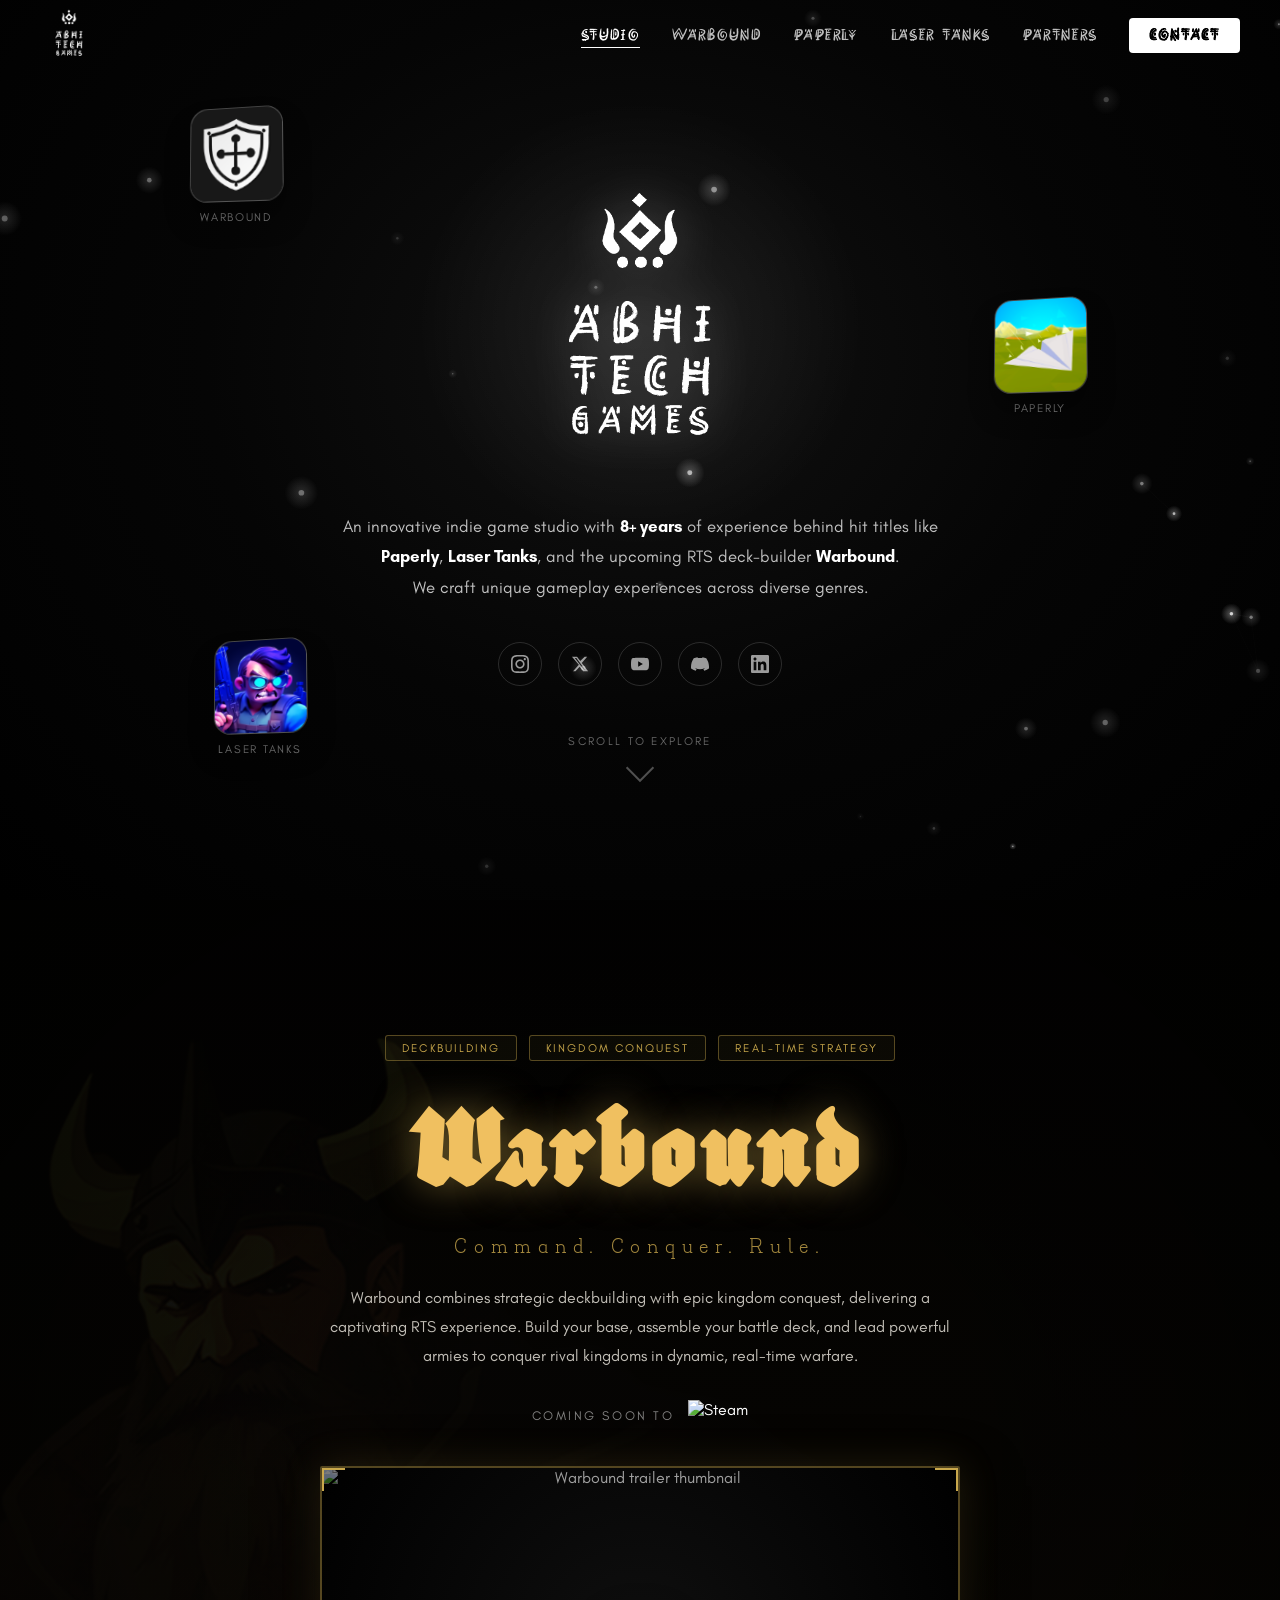
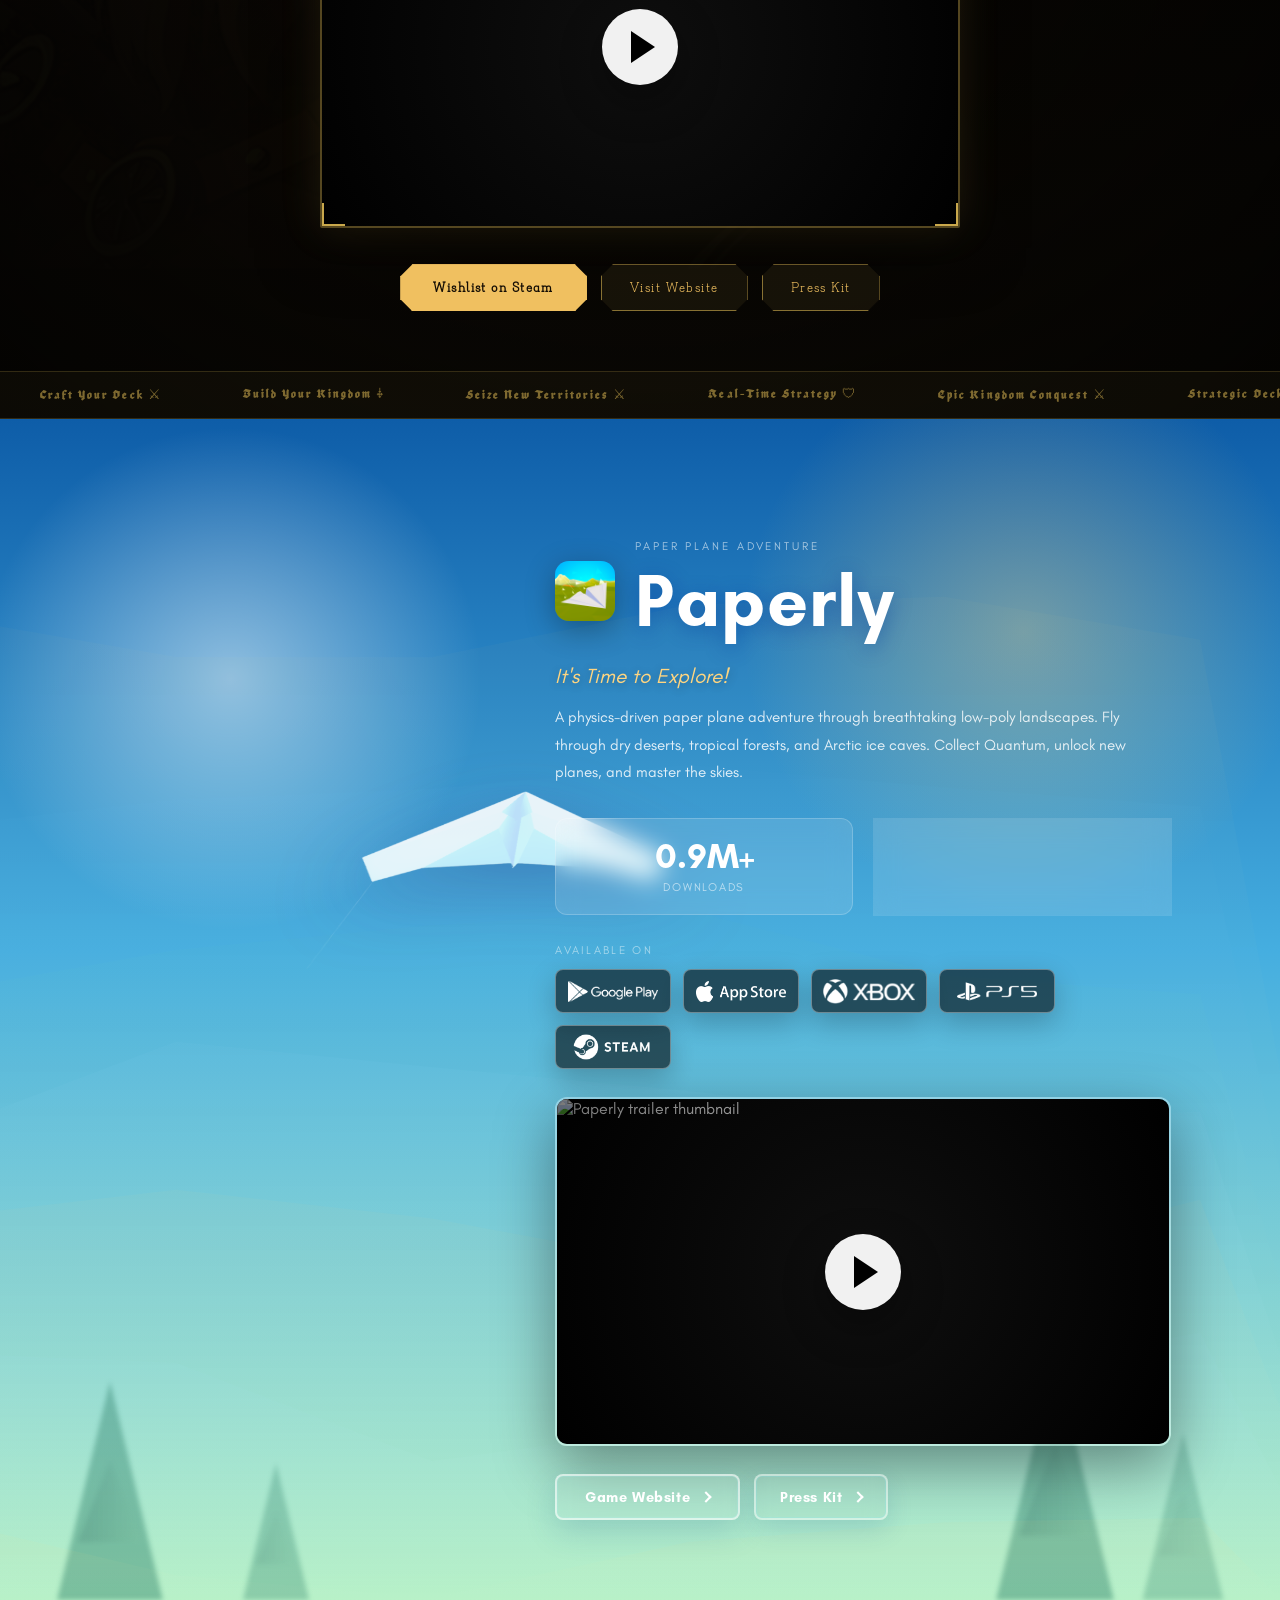
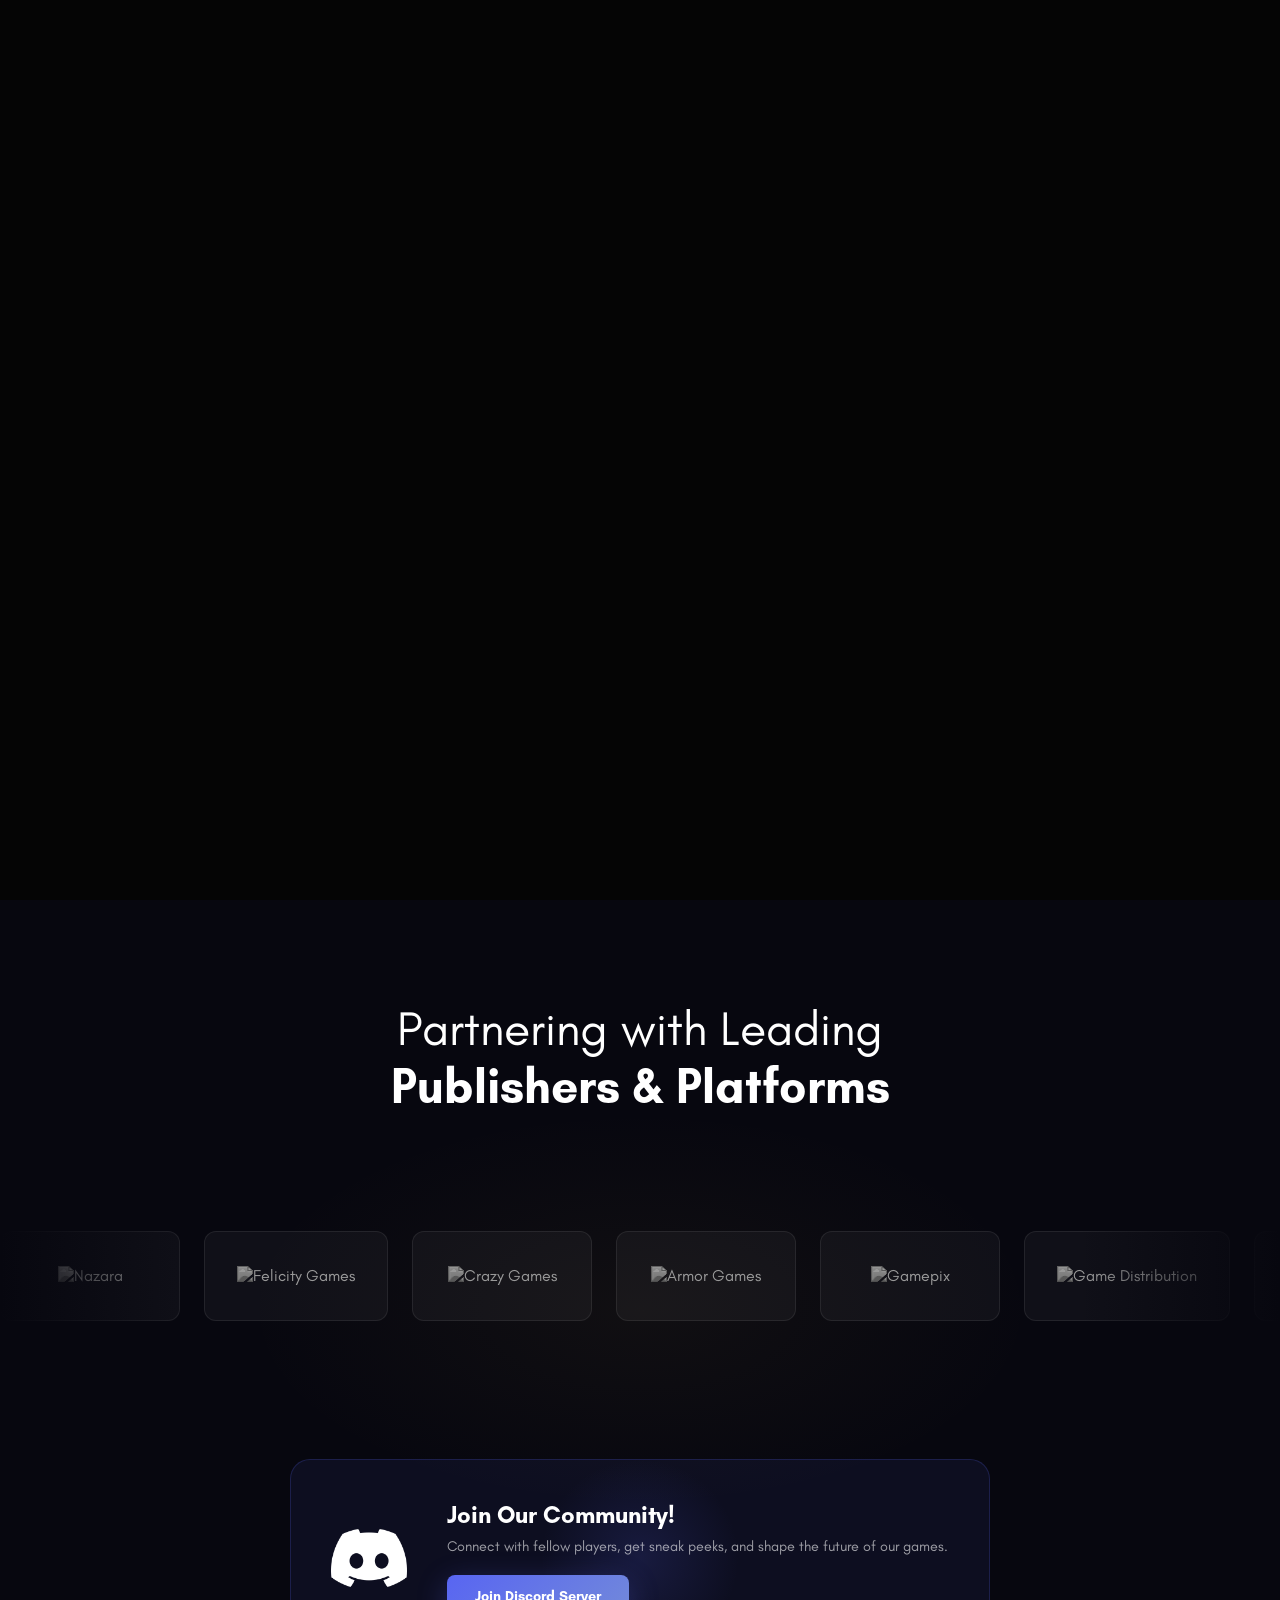
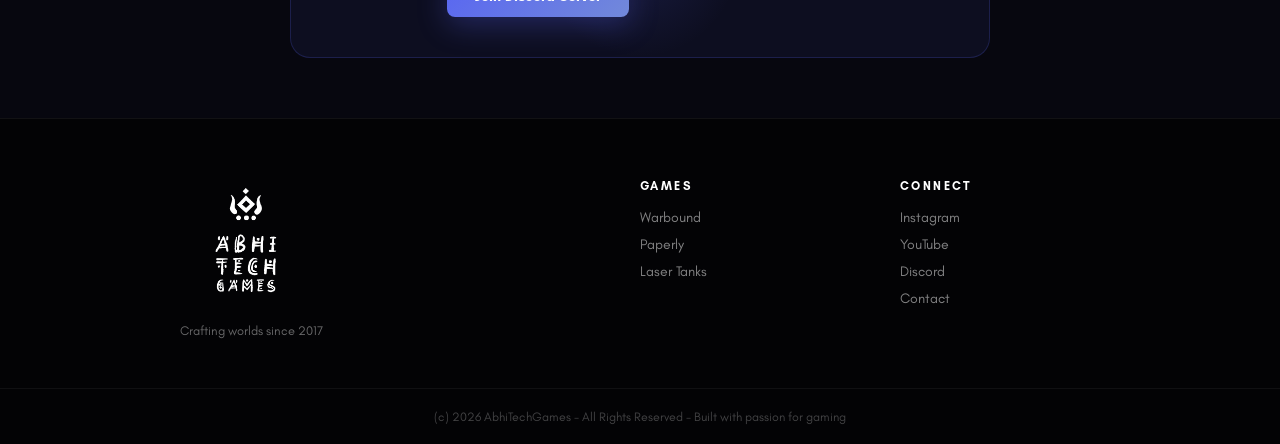
==== commit 5291ec6a: "Update index.html" ====
--- a/index.html
+++ b/index.html
@@ -35,7 +35,7 @@
       <img src="assets/atg-new-company-icon-1024.png" alt="AbhiTechGames Logo" class="about-logo" id="aboutLogo">
       <div class="logo-glow-ring"></div>
     </div>
-    <p class="studio-desc">An innovative indie game studio with <strong>8+ years</strong> of experience behind hit titles like <strong>Paperly</strong>, <strong>Laser Tanks</strong>, and the upcoming RTS deck-builder <strong>Warbound</strong>. We craft unique gameplay experiences across diverse genres - from 2D strategy to 3D action.</p>
+    <p class="studio-desc">An innovative indie game studio with <strong>8+ years</strong> of experience behind hit titles like <strong>Paperly</strong>, <strong>Laser Tanks</strong>, and the upcoming RTS deck-builder <strong>Warbound</strong>.<br> We craft unique gameplay experiences across diverse genres.</p>
 
     <div class="game-icons-row">
       <a href="#warbound" class="game-icon-link" data-tooltip="Warbound">
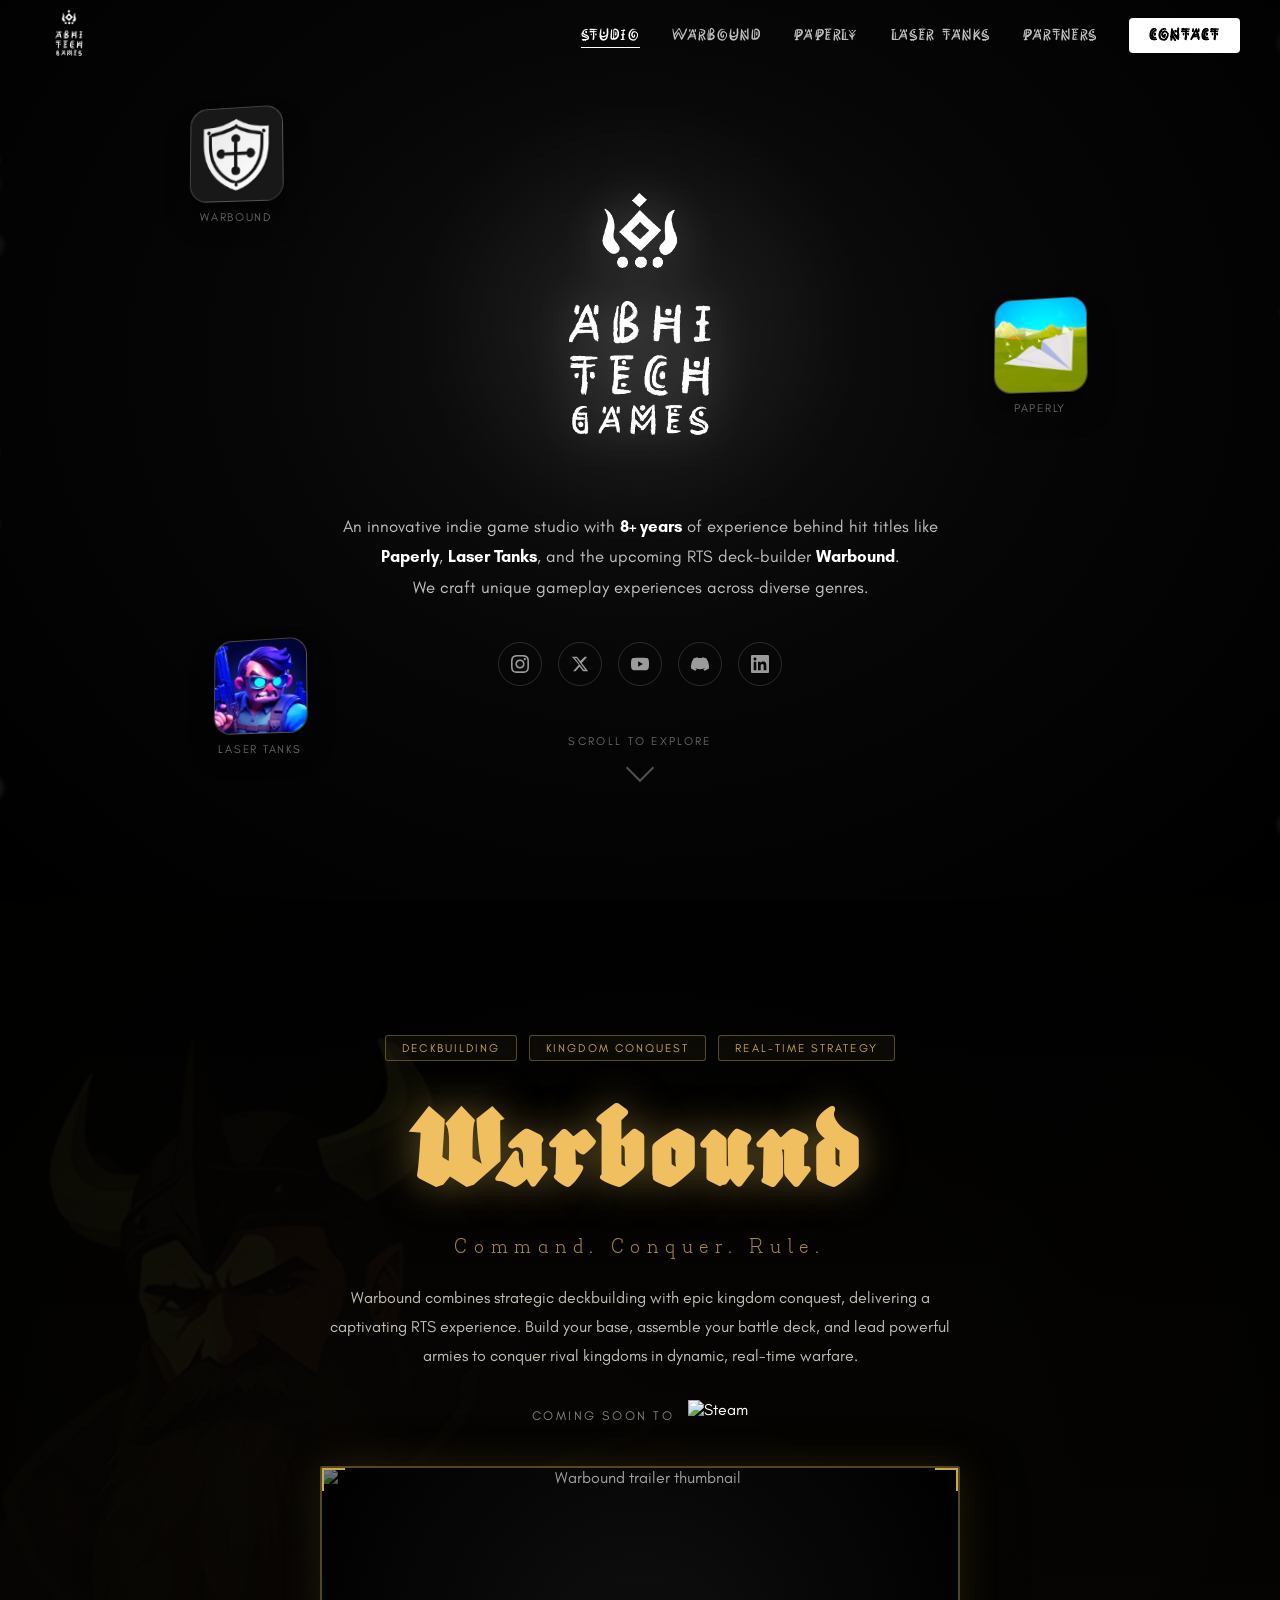
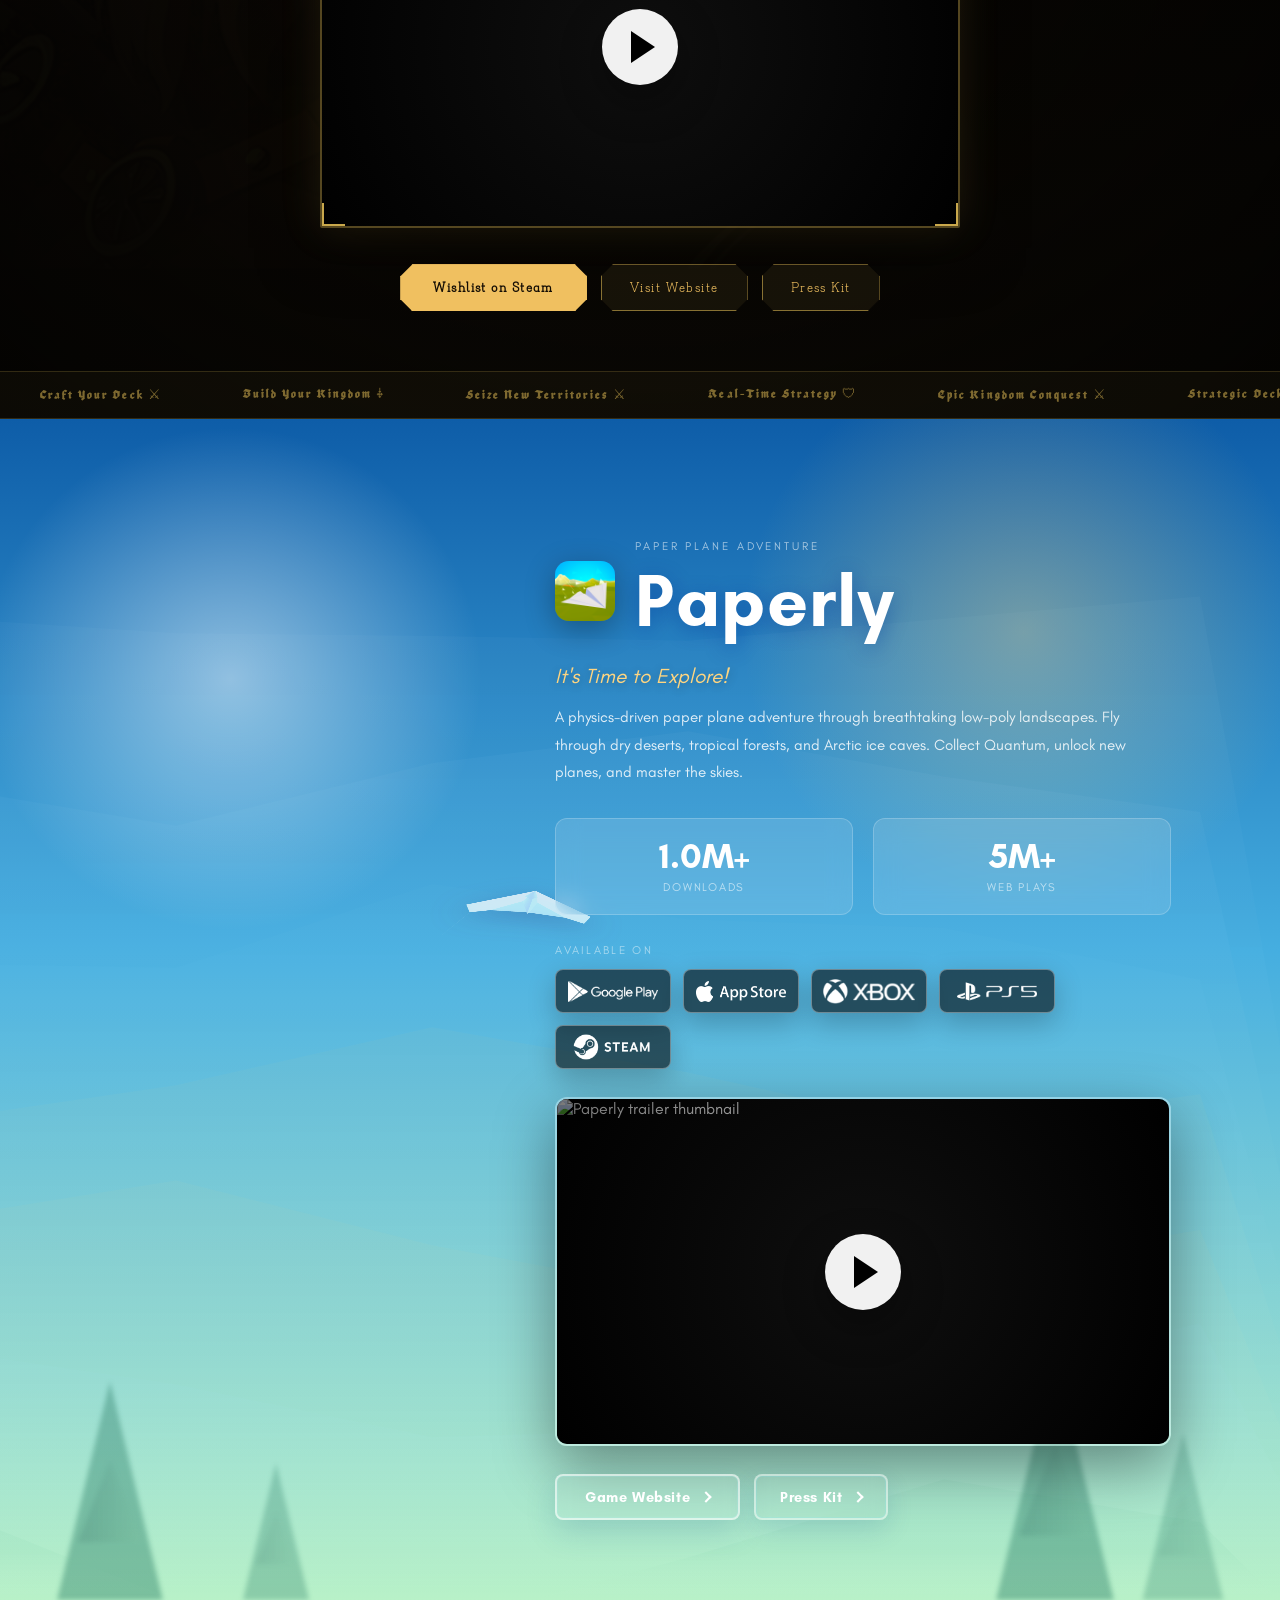
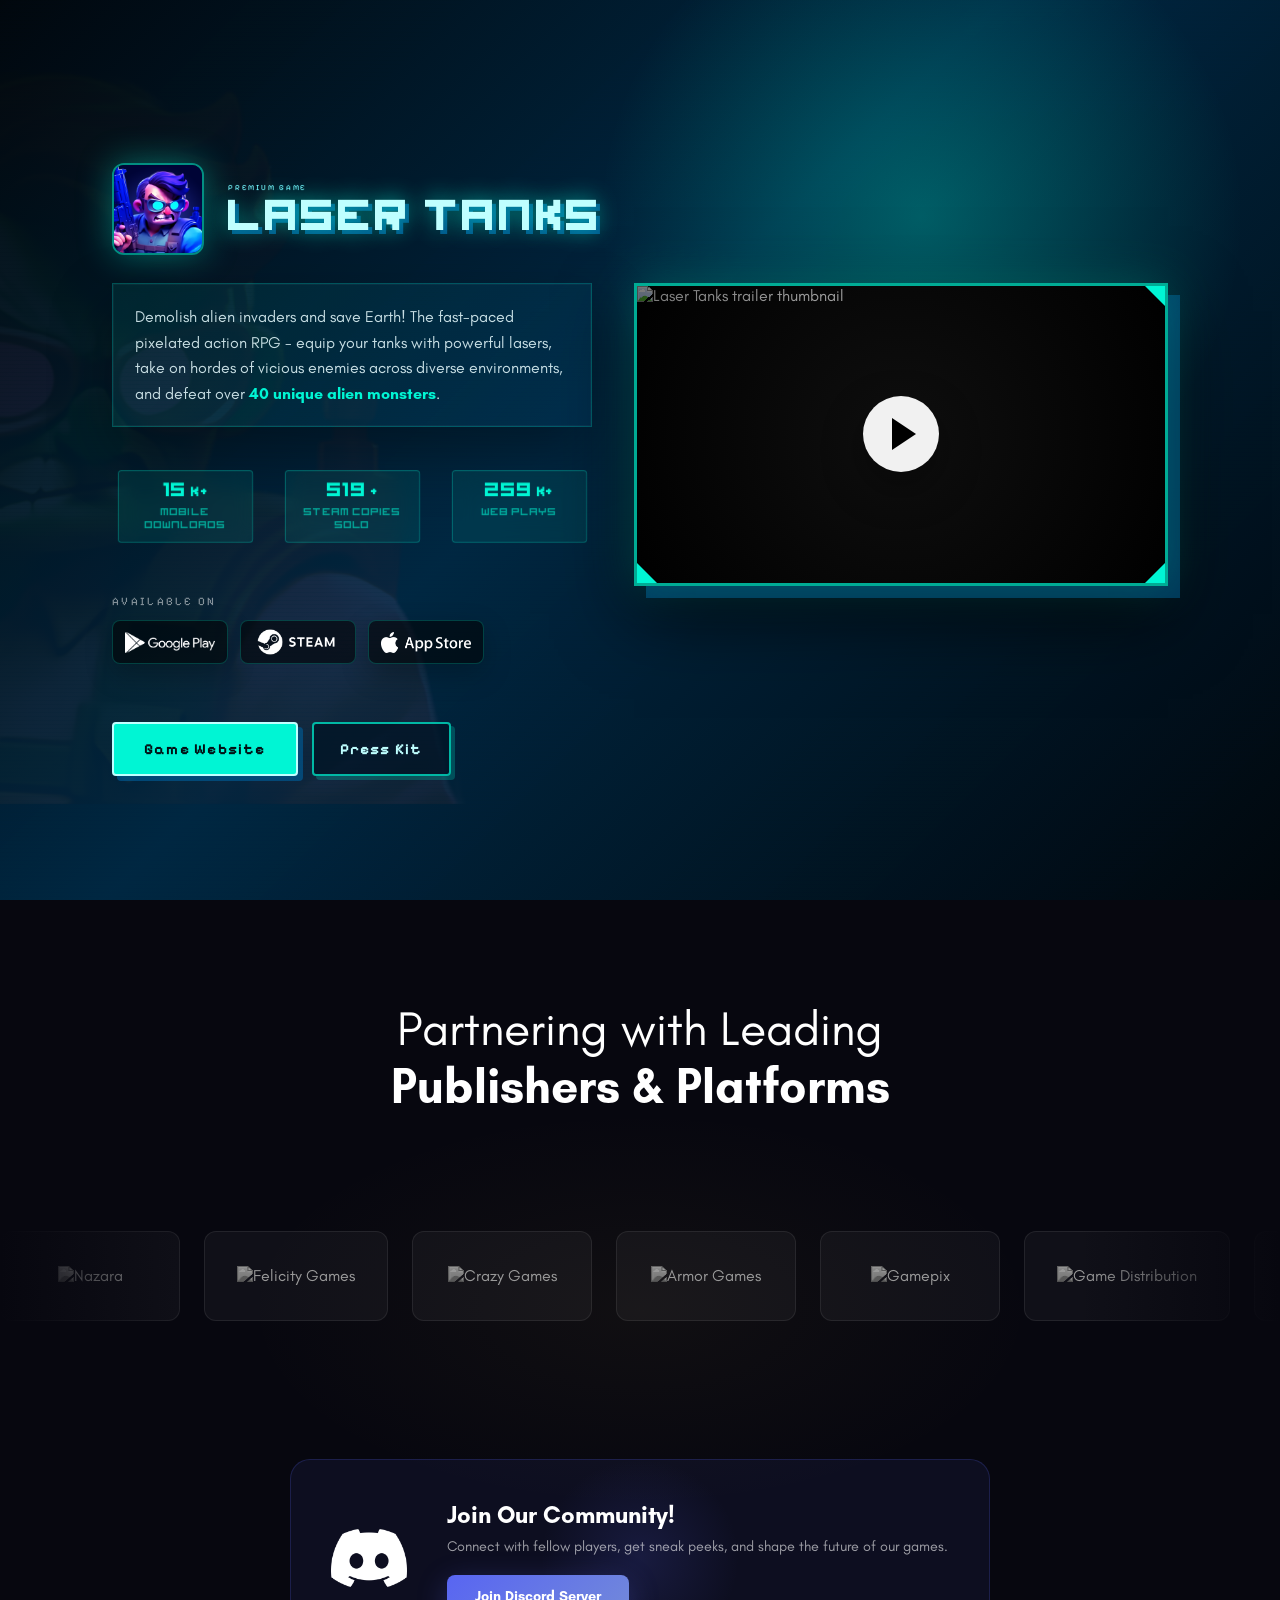
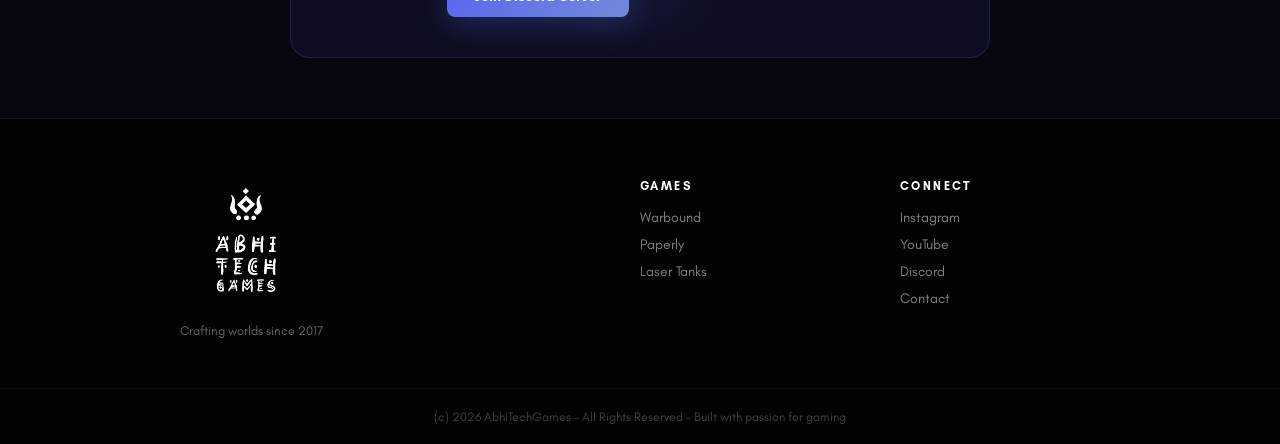
==== commit 597c5567: "Update index.html" ====
--- a/index.html
+++ b/index.html
@@ -56,7 +56,7 @@
       <a href="https://www.instagram.com/abhitechgames" target="_blank" class="social-btn" aria-label="Instagram">
         <svg viewBox="0 0 24 24"><path d="M12 2.163c3.204 0 3.584.012 4.85.07 3.252.148 4.771 1.691 4.919 4.919.058 1.265.069 1.645.069 4.849 0 3.205-.012 3.584-.069 4.849-.149 3.225-1.664 4.771-4.919 4.919-1.266.058-1.644.07-4.85.07-3.204 0-3.584-.012-4.849-.07-3.26-.149-4.771-1.699-4.919-4.92-.058-1.265-.07-1.644-.07-4.849 0-3.204.013-3.583.07-4.849.149-3.227 1.664-4.771 4.919-4.919 1.266-.057 1.645-.069 4.849-.069zm0-2.163c-3.259 0-3.667.014-4.947.072-4.358.2-6.78 2.618-6.98 6.98-.059 1.281-.073 1.689-.073 4.948 0 3.259.014 3.668.072 4.948.2 4.358 2.618 6.78 6.98 6.98 1.281.058 1.689.072 4.948.072 3.259 0 3.668-.014 4.948-.072 4.354-.2 6.782-2.618 6.979-6.98.059-1.28.073-1.689.073-4.948 0-3.259-.014-3.667-.072-4.947-.196-4.354-2.617-6.78-6.979-6.98-1.281-.059-1.69-.073-4.949-.073zm0 5.838c-3.403 0-6.162 2.759-6.162 6.162s2.759 6.163 6.162 6.163 6.162-2.759 6.162-6.163c0-3.403-2.759-6.162-6.162-6.162zm0 10.162c-2.209 0-4-1.79-4-4 0-2.209 1.791-4 4-4s4 1.791 4 4c0 2.21-1.791 4-4 4zm6.406-11.845c-.796 0-1.441.645-1.441 1.44s.645 1.44 1.441 1.44c.795 0 1.439-.645 1.439-1.44s-.644-1.44-1.439-1.44z"/></svg>
       </a>
-      <a href="https://www.twitter.com/@AbhiGames" target="_blank" class="social-btn" aria-label="Twitter/X">
+      <a href="https://www.twitter.com/@AbhiTechGames" target="_blank" class="social-btn" aria-label="Twitter/X">
         <svg viewBox="0 0 24 24"><path d="M18.244 2.25h3.308l-7.227 8.26 8.502 11.24H16.17l-4.714-6.231-5.401 6.231H2.747l7.73-8.835L1.254 2.25H8.08l4.253 5.622zm-1.161 17.52h1.833L7.084 4.126H5.117z"/></svg>
       </a>
       <a href="https://www.youtube.com/@AbhiTechGames" target="_blank" class="social-btn" aria-label="YouTube">
@@ -217,7 +217,7 @@
     </div>
 
     <div class="paperly-cta-row">
-      <a href="https://abhitechgames.github.io/paperly-paperplaneadventure/" target="_blank" class="btn-sky-primary">Game Website</a>
+      <a href="https://abhitechgames.github.io/paperly" target="_blank" class="btn-sky-primary">Game Website</a>
       <a href="https://abhitechgames.github.io/paperlypresskit/" target="_blank" class="btn-sky-secondary">Press Kit</a>
     </div>
   </div>
@@ -290,7 +290,7 @@
     </div>
 
     <div class="lt-cta-row">
-      <a href="https://lasertanks.github.io" target="_blank" class="btn-pixel-primary pixel-font">Game Website</a>
+      <a href="https://abhitechgames.com/lasertanks" target="_blank" class="btn-pixel-primary pixel-font">Game Website</a>
       <a href="https://abhitechgames.itch.io/laser-tanks-press-kit" target="_blank" class="btn-pixel-secondary pixel-font">Press Kit</a>
     </div>
   </div>
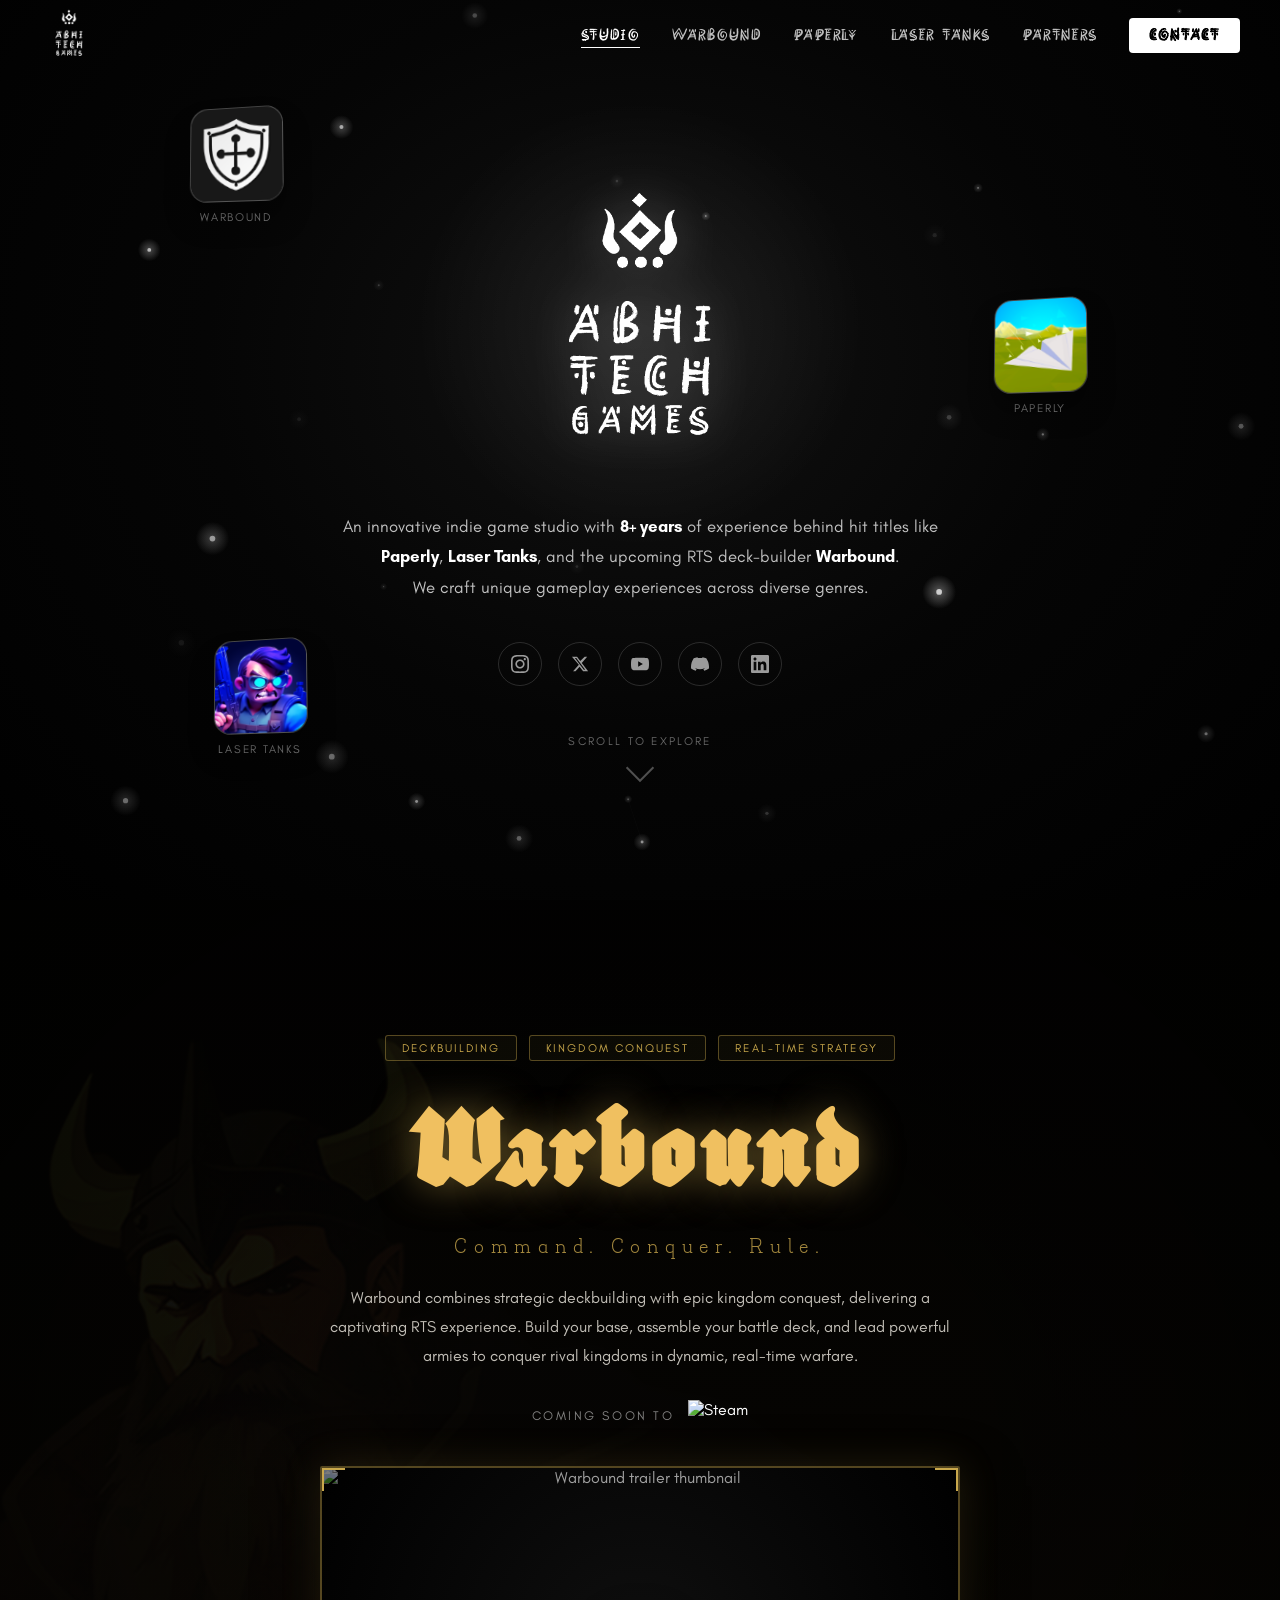
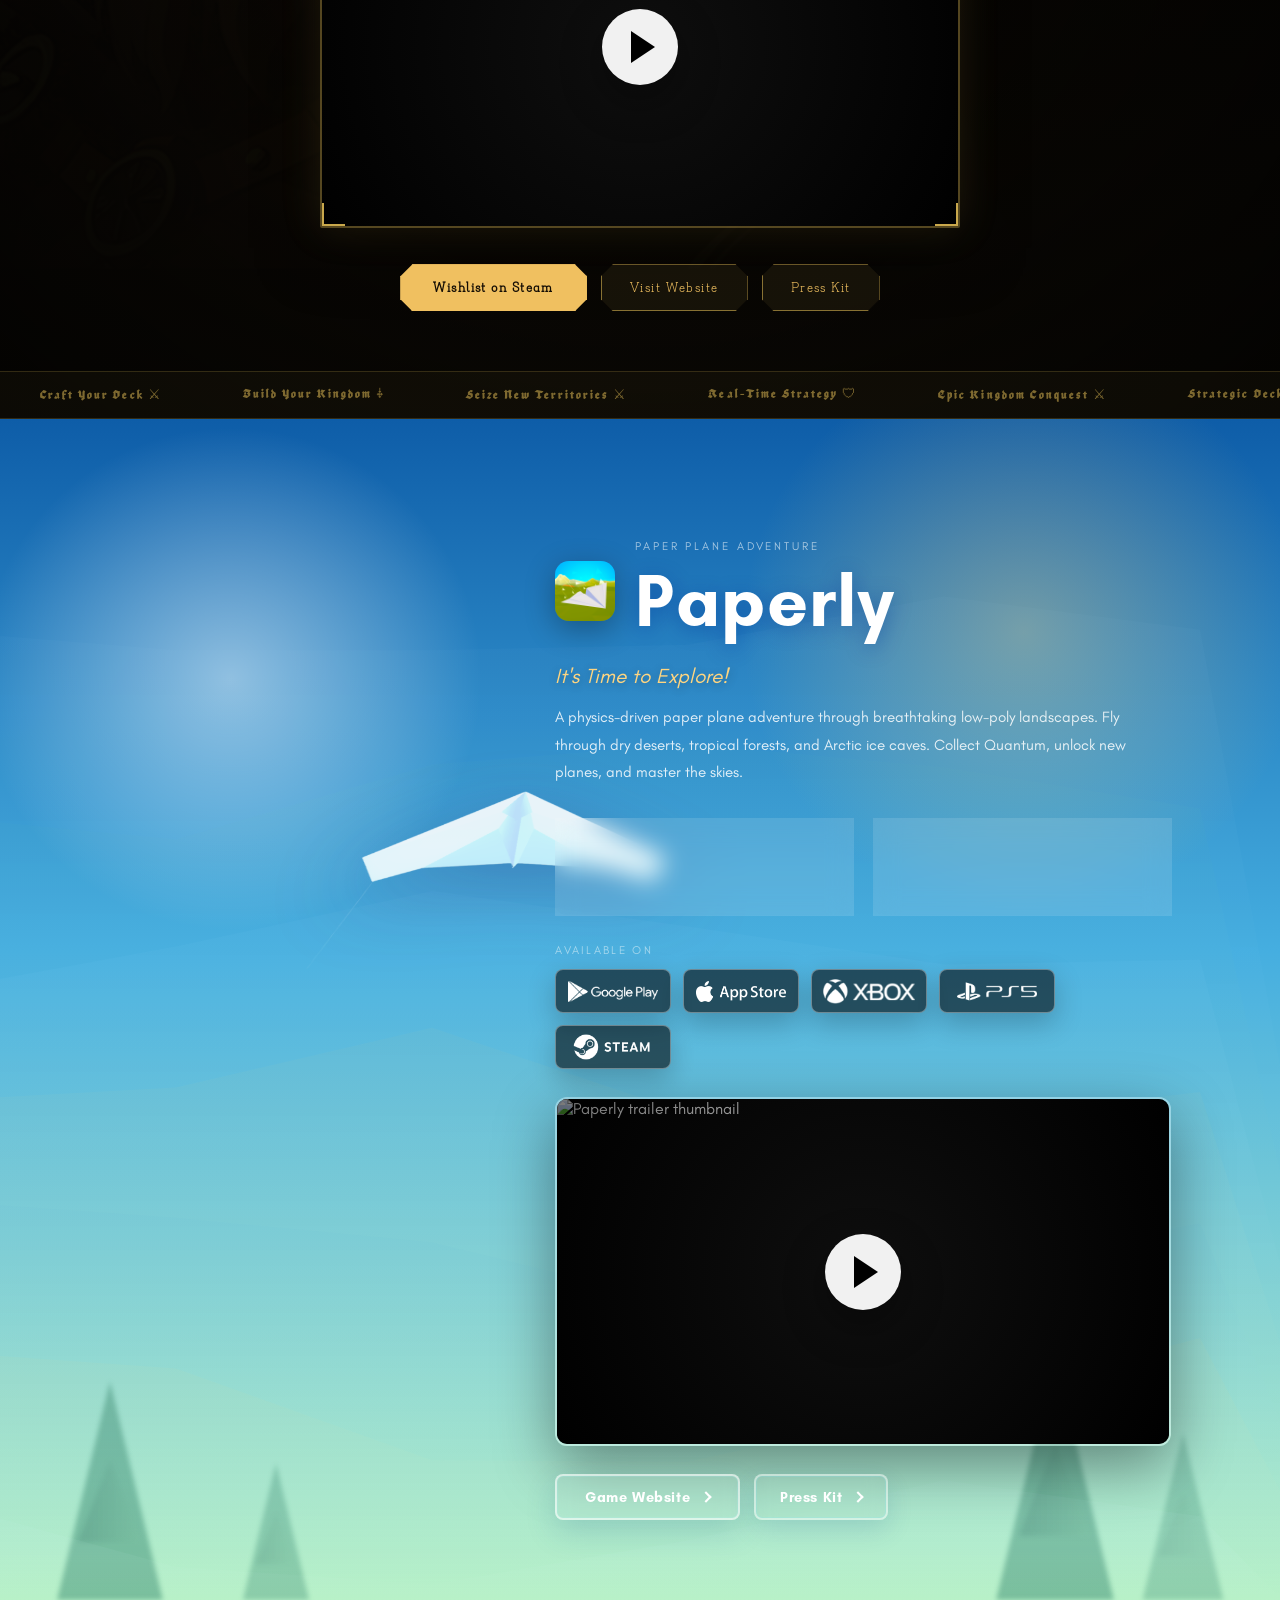
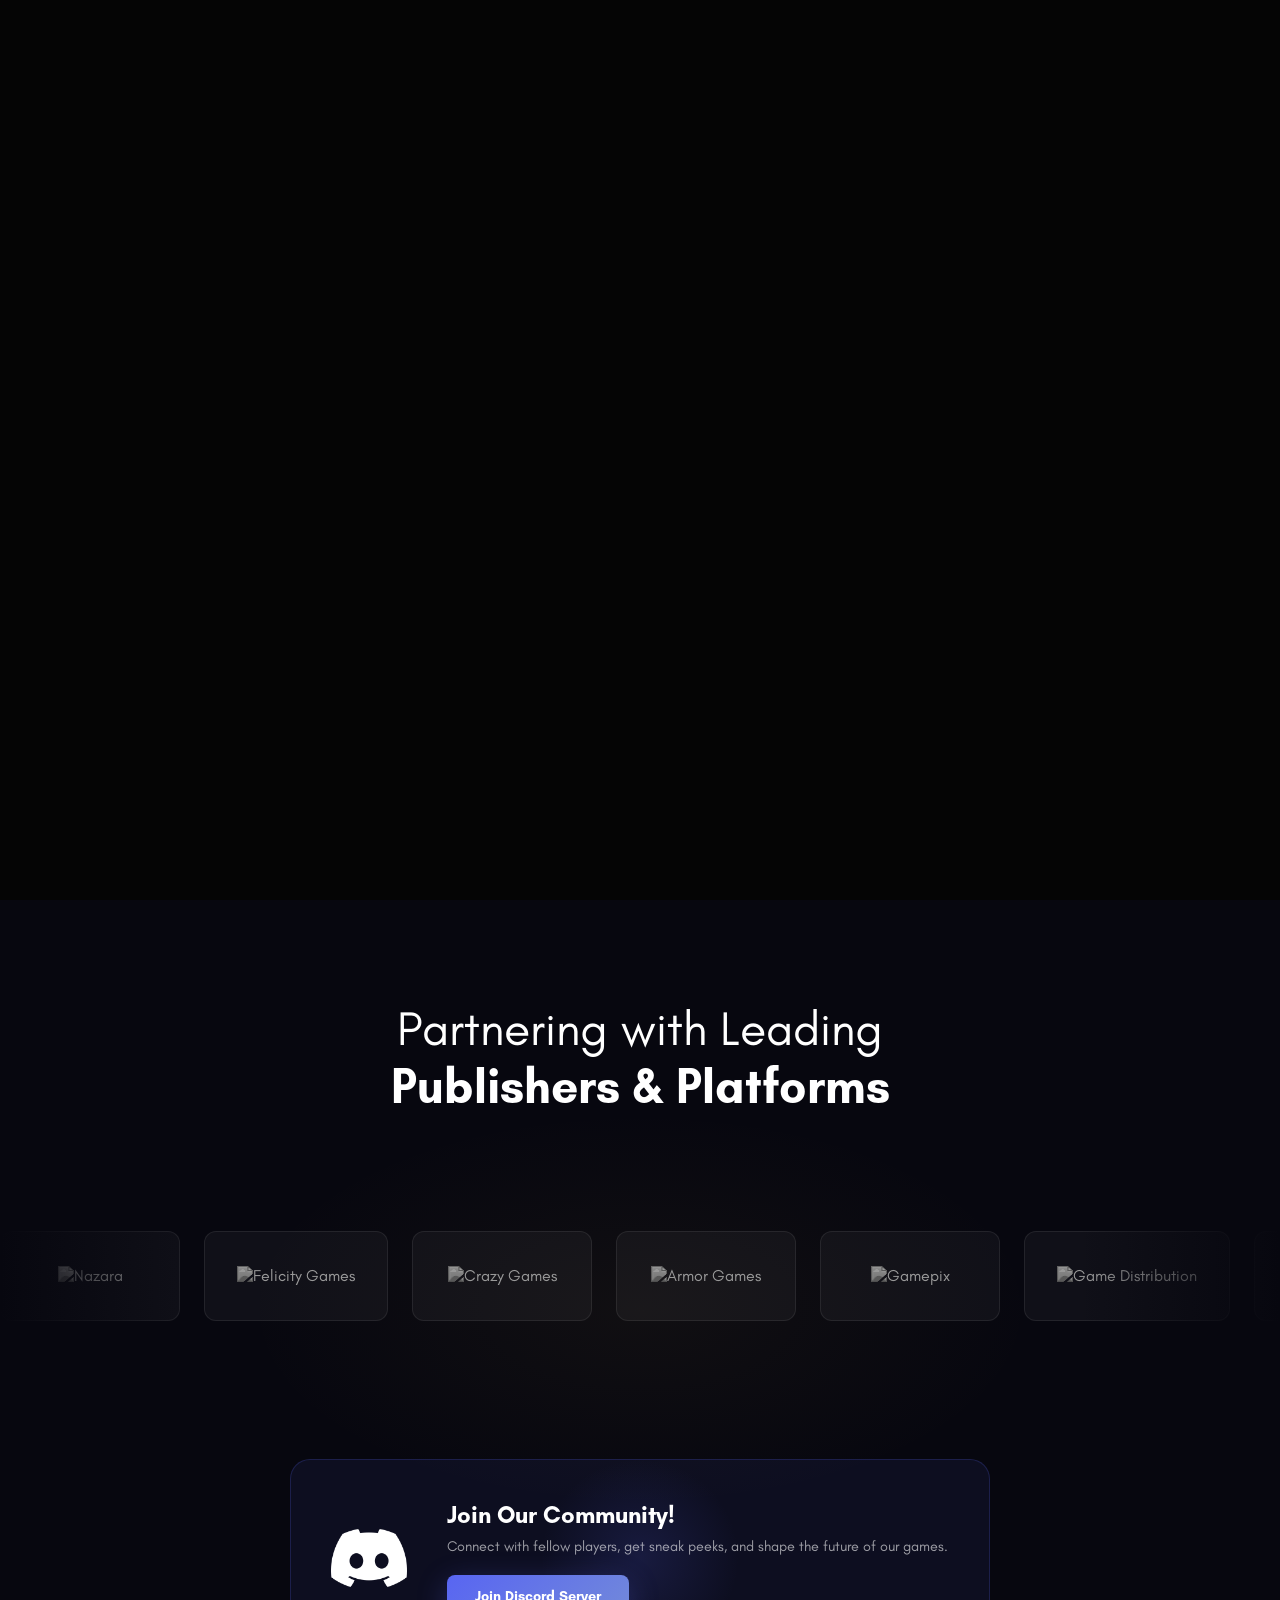
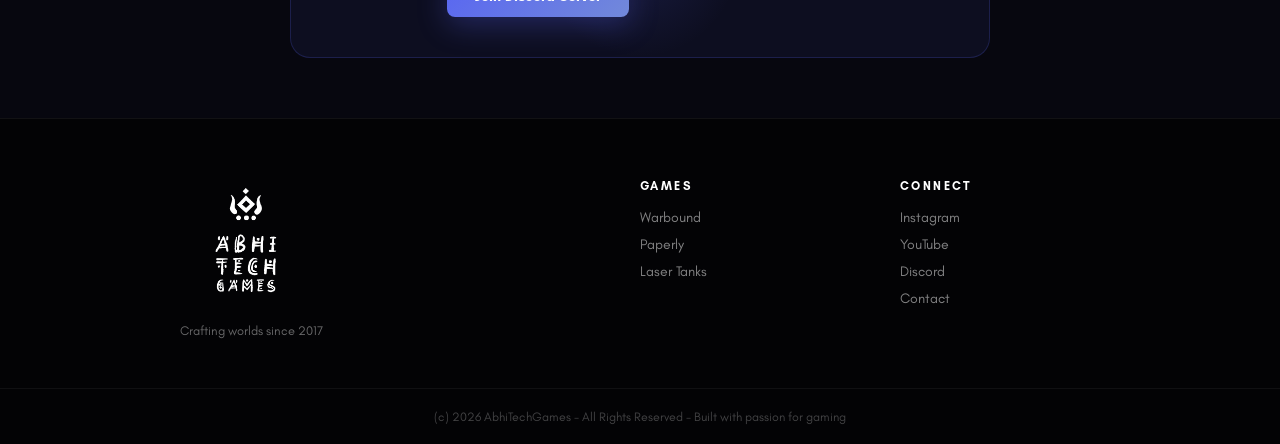
==== commit 347e459b: "Update index.html" ====
--- a/index.html
+++ b/index.html
@@ -4,6 +4,7 @@
 <meta charset="UTF-8">
 <meta name="viewport" content="width=device-width, initial-scale=1.0">
 <title>AbhiTechGames - Indie Game Studio</title>
+<link rel="icon" href="assets/atg-new-company-icon-1024.png"/>
 <meta name="description" content="AbhiTechGames is an innovative indie game studio behind Paperly, Laser Tanks, and the upcoming RTS Warbound.">
 <link rel="stylesheet" href="style.css?v=20260517-ltstats">
 </head>
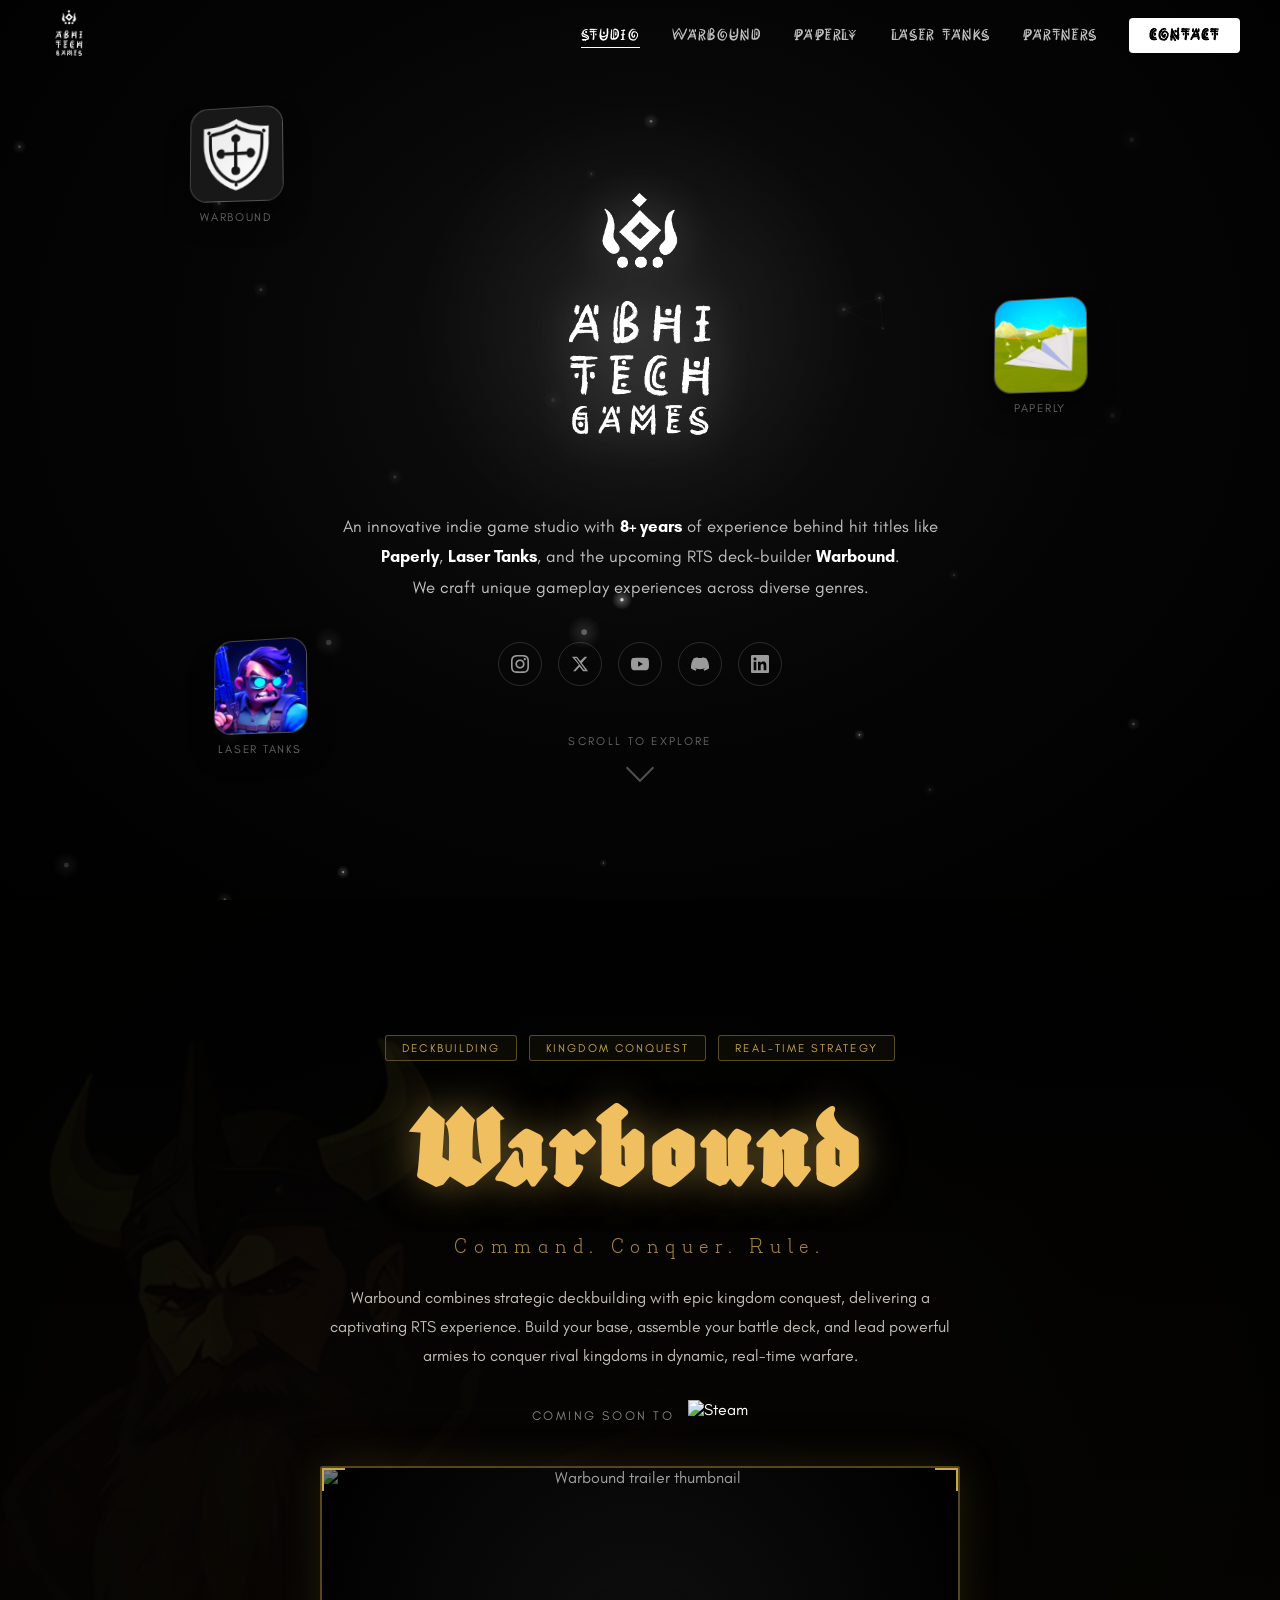
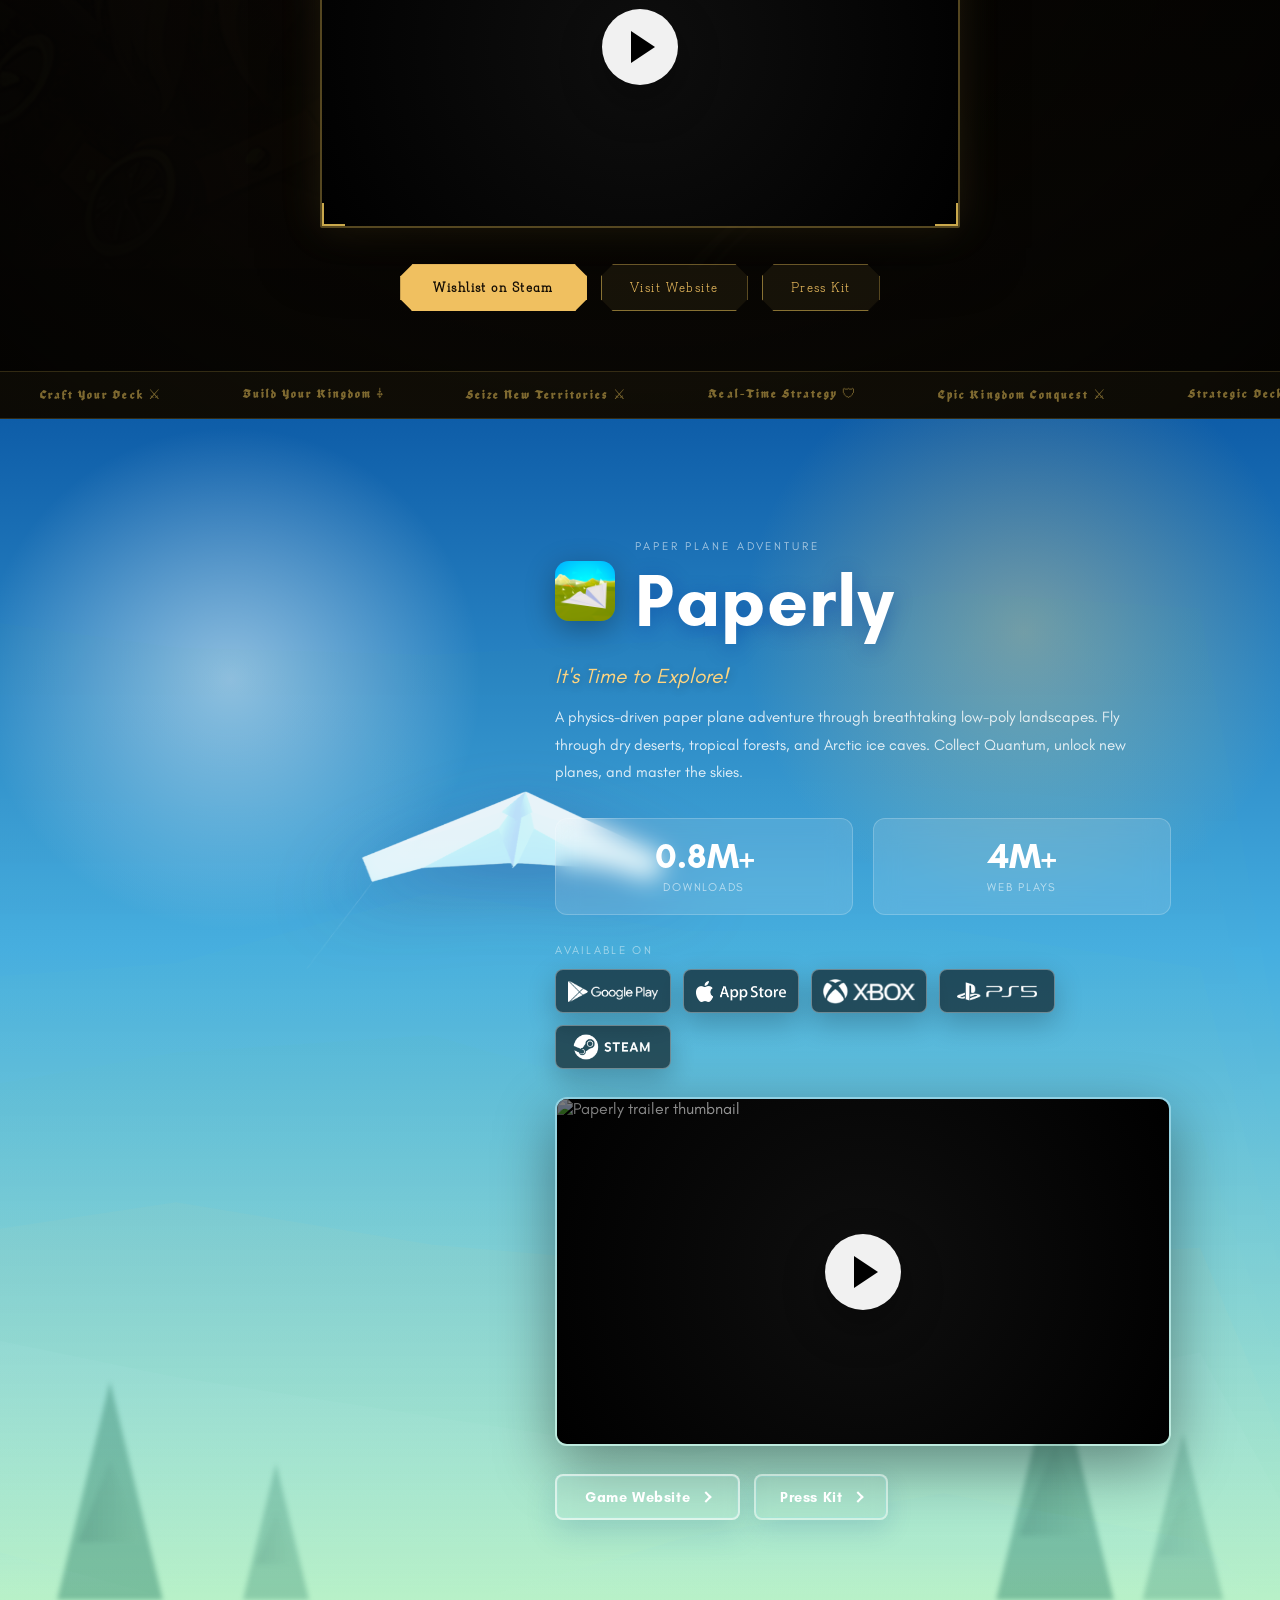
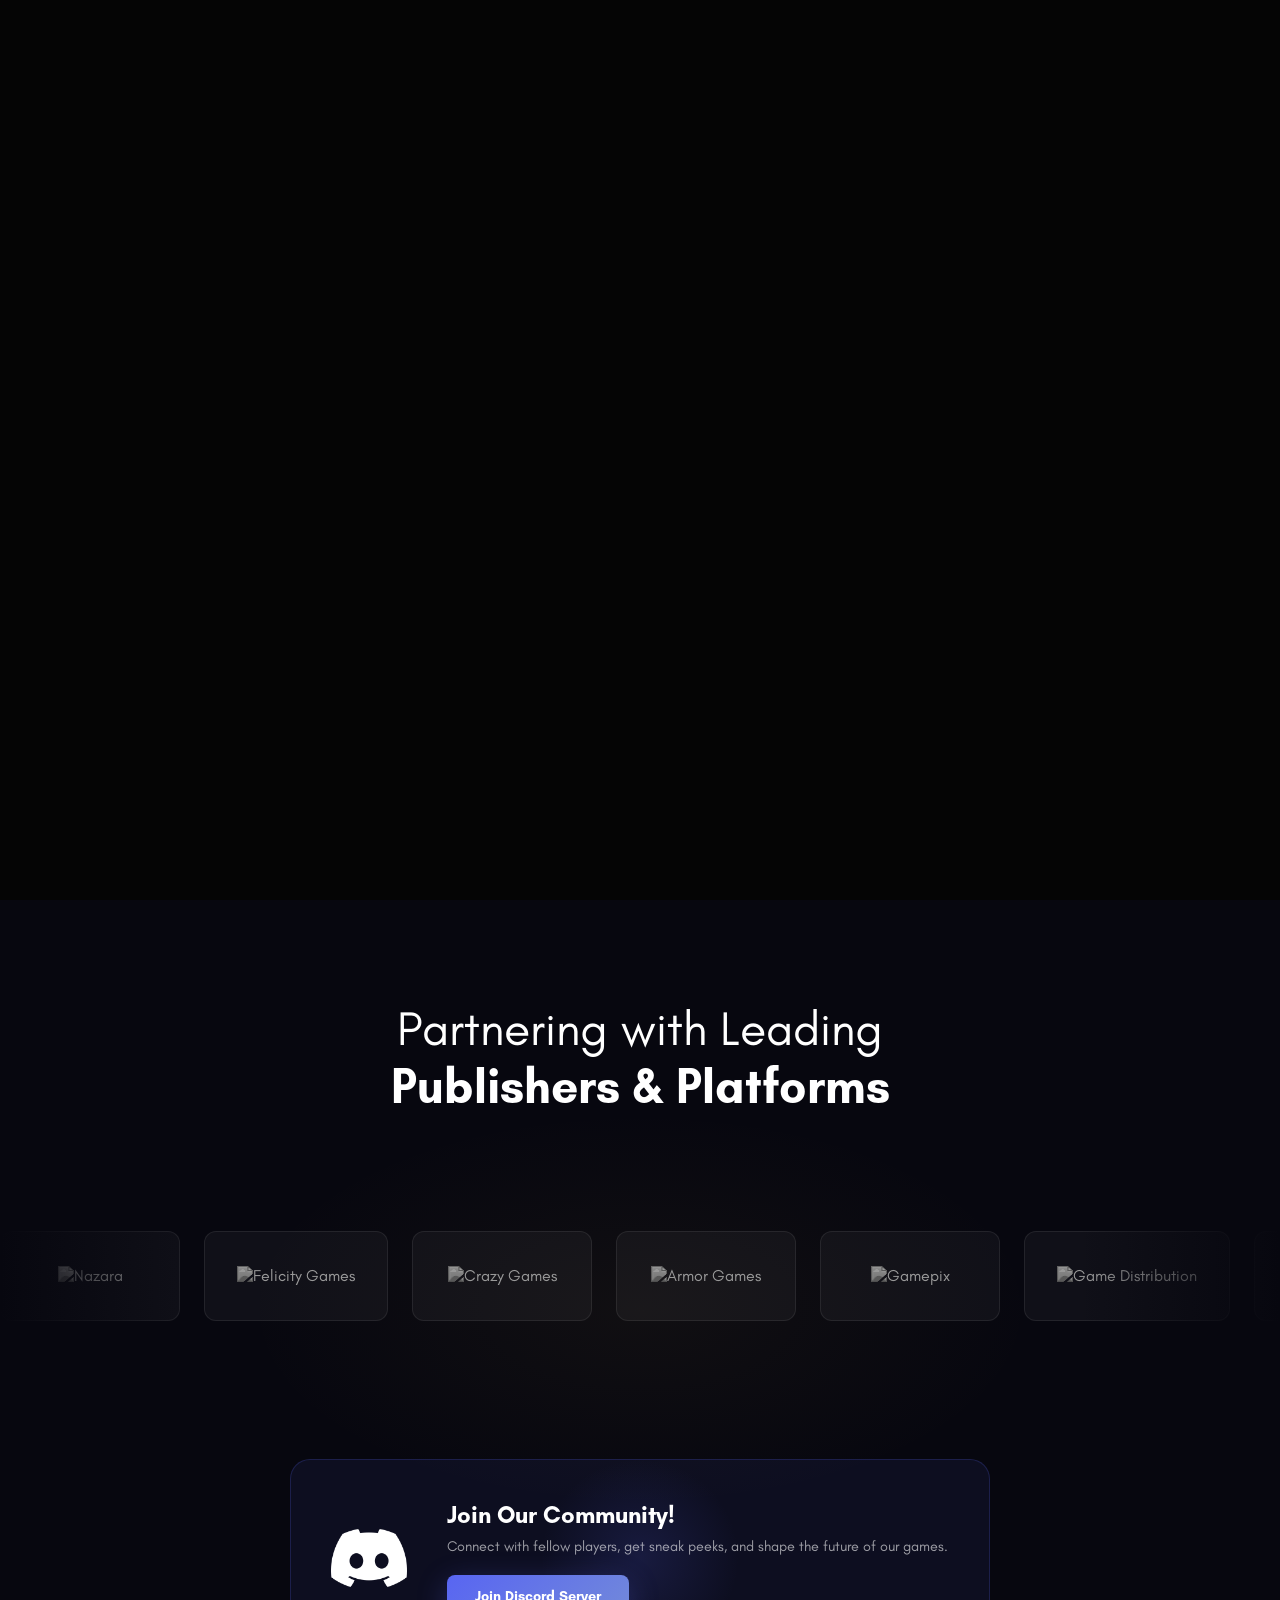
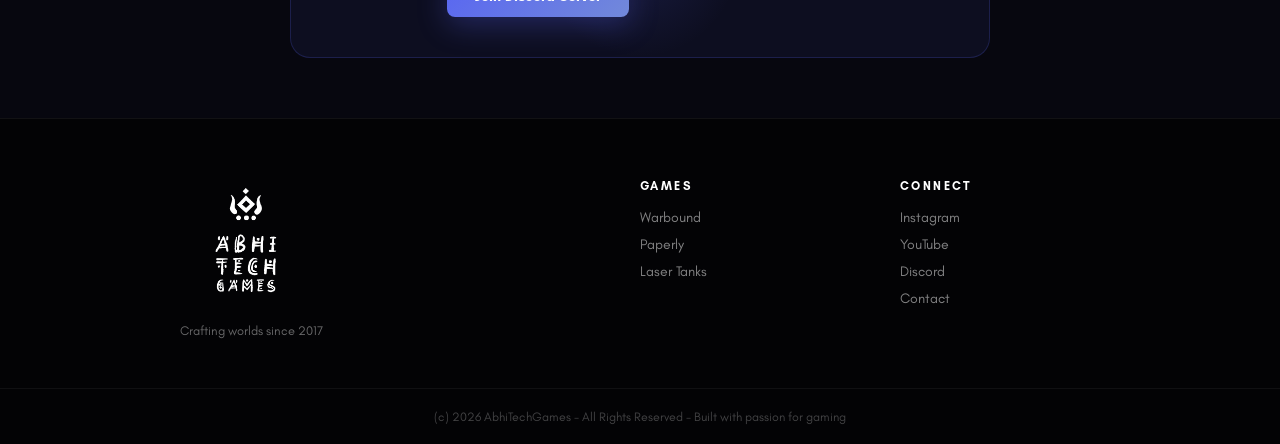
==== commit fb7453cd: "Update index.html" ====
--- a/index.html
+++ b/index.html
@@ -193,7 +193,7 @@
         <a href="https://play.google.com/store/apps/details?id=com.atgstudios.paperly" target="_blank" class="platform-badge platform-store">
           <img src="assets/playstore.png" alt="Google Play">
         </a>
-        <a href="https://www.apple.com/app-store/" target="_blank" class="platform-badge platform-store">
+        <a href="https://apps.apple.com/us/app/paperly-paper-plane-adventure/id6683305480" target="_blank" class="platform-badge platform-store">
           <img src="assets/appstore.png" alt="App Store">
         </a>
         <a href="https://www.xbox.com/games/store/paperly-paper-plane-adventure/9n7nl2xq6x2r" target="_blank" class="platform-badge platform-image-badge platform-xbox">
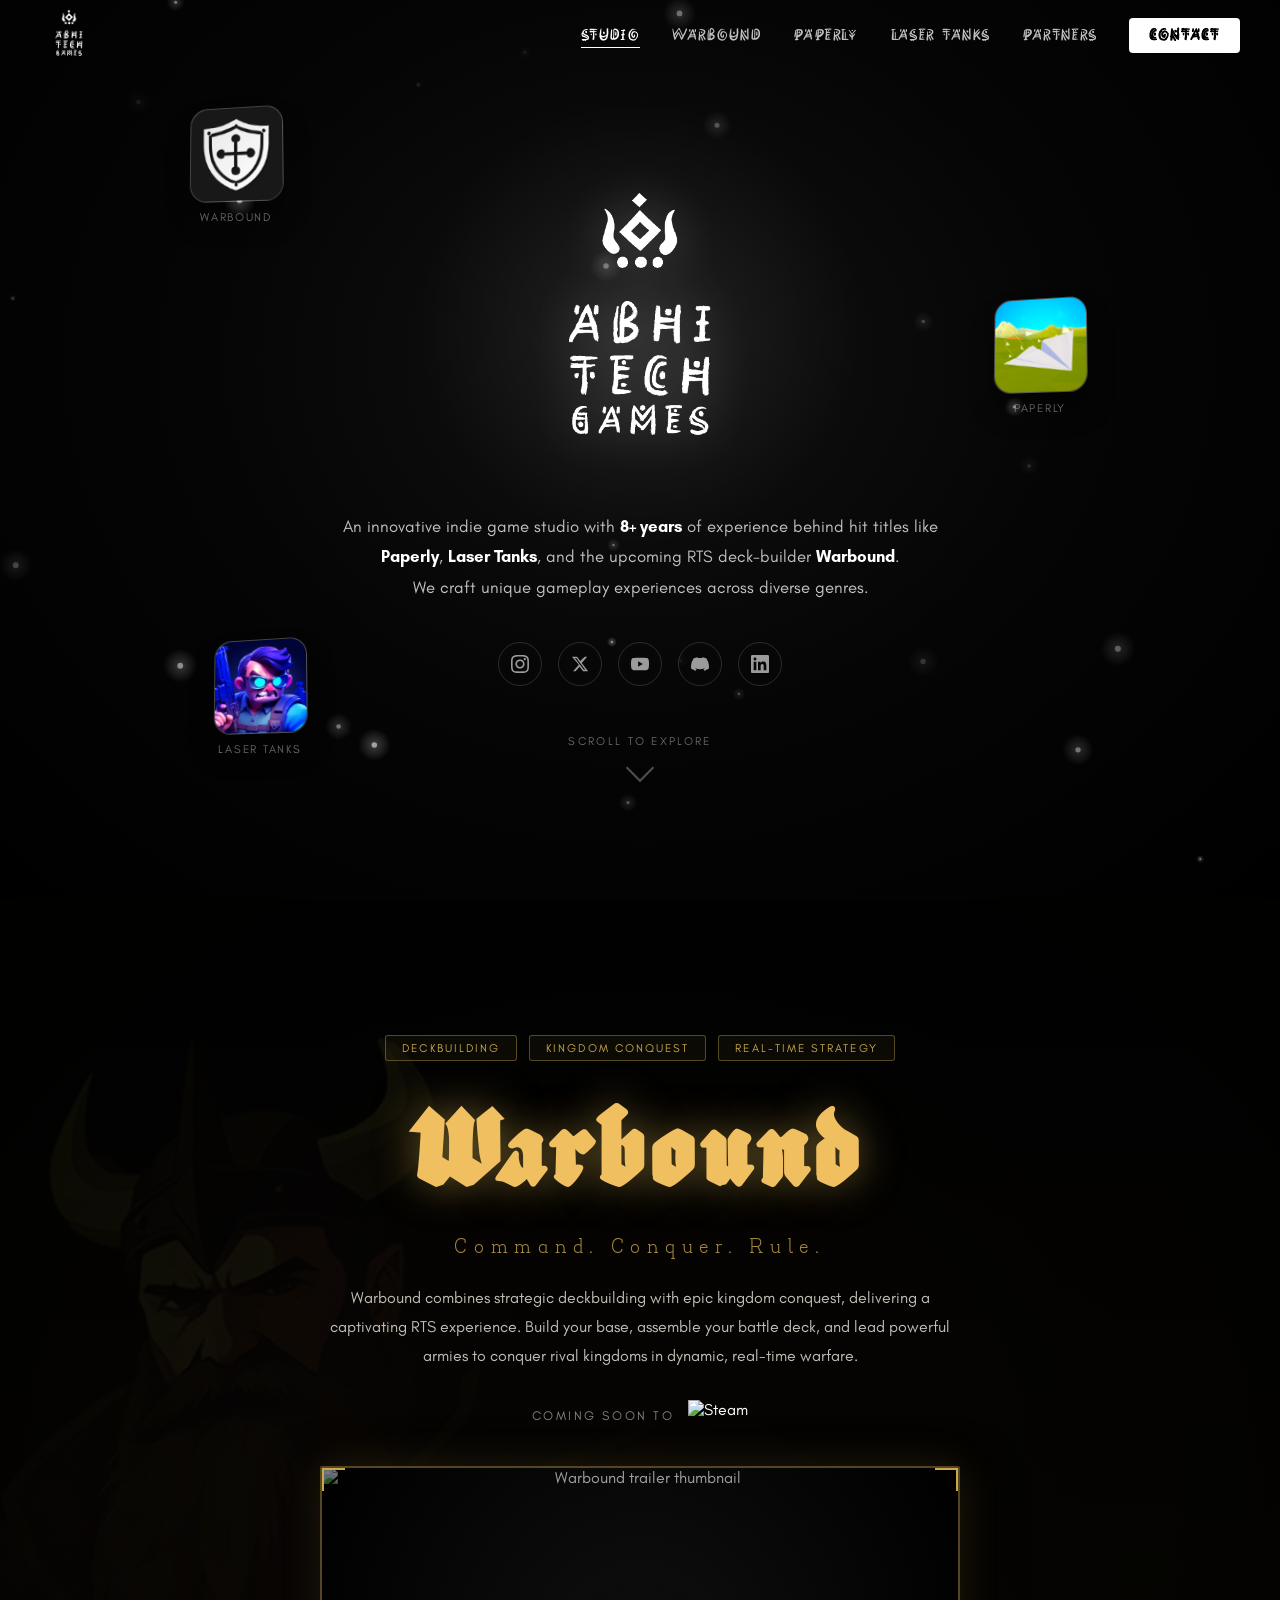
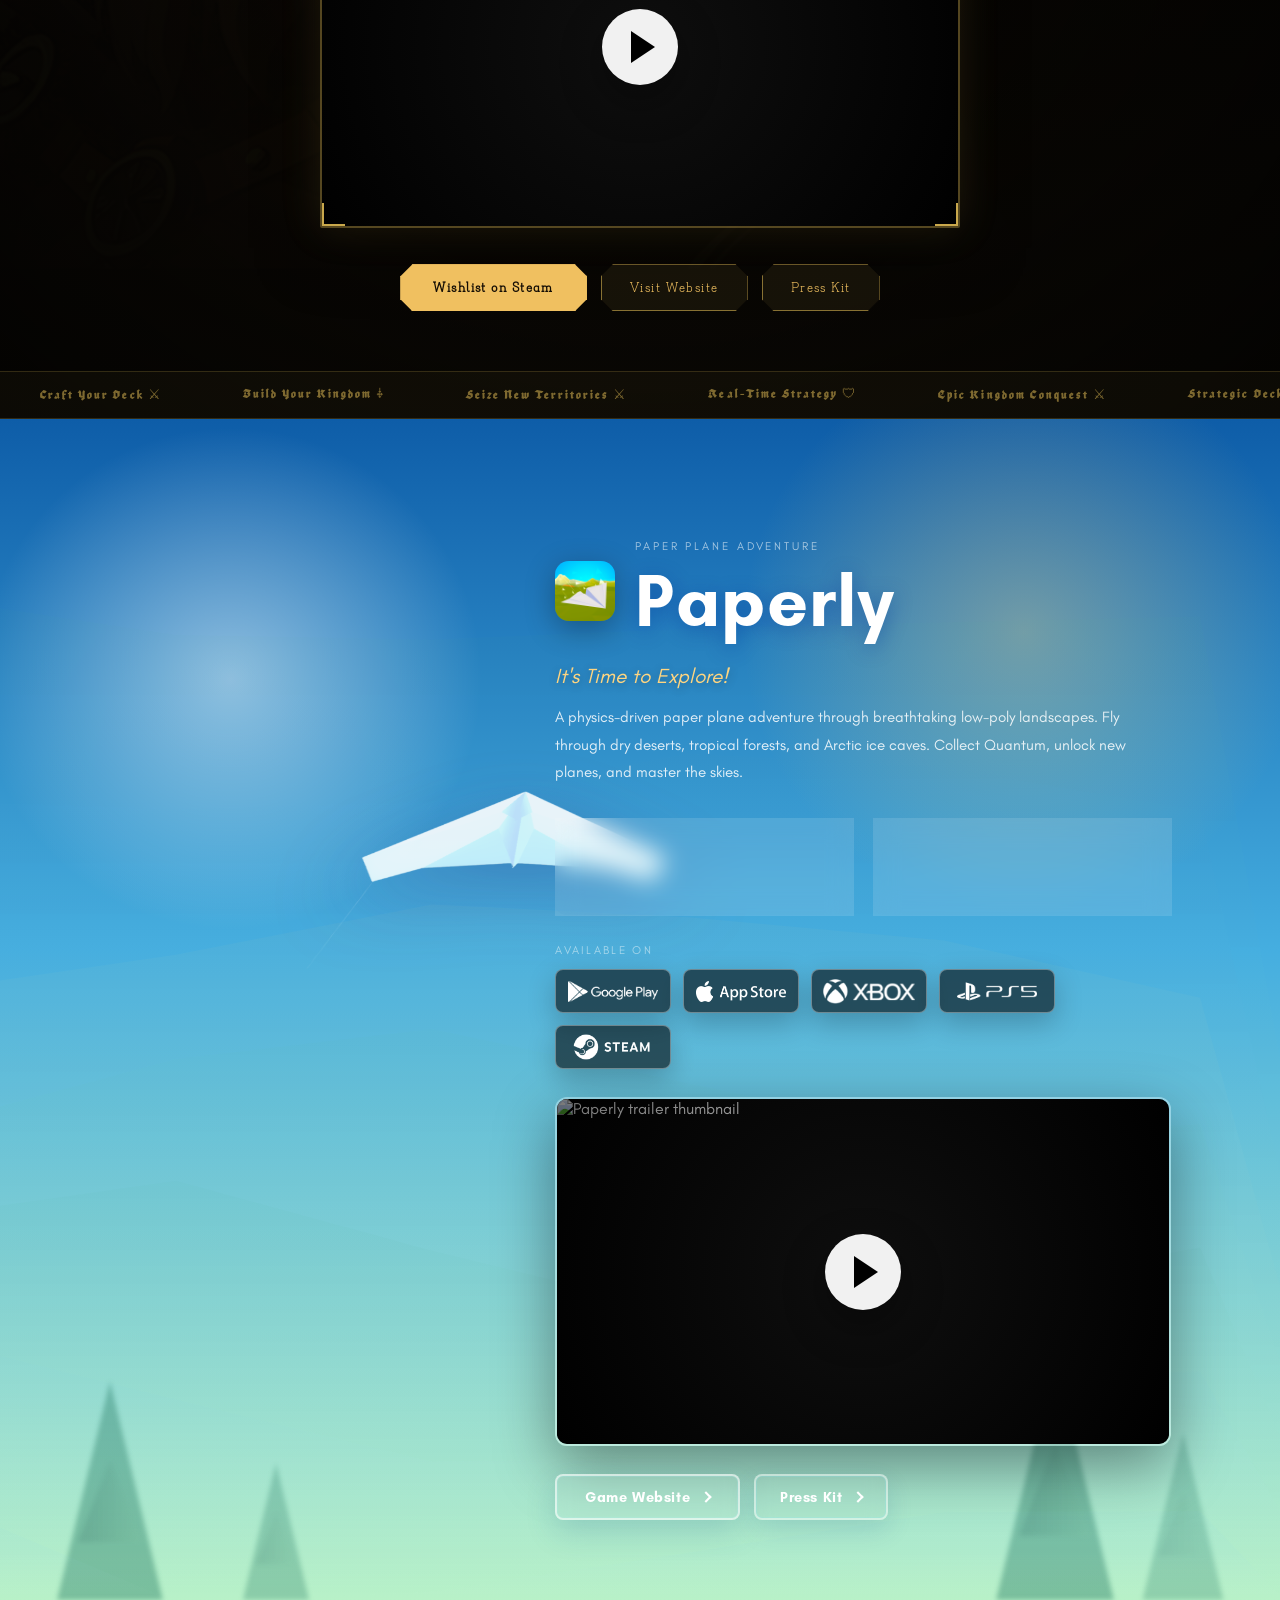
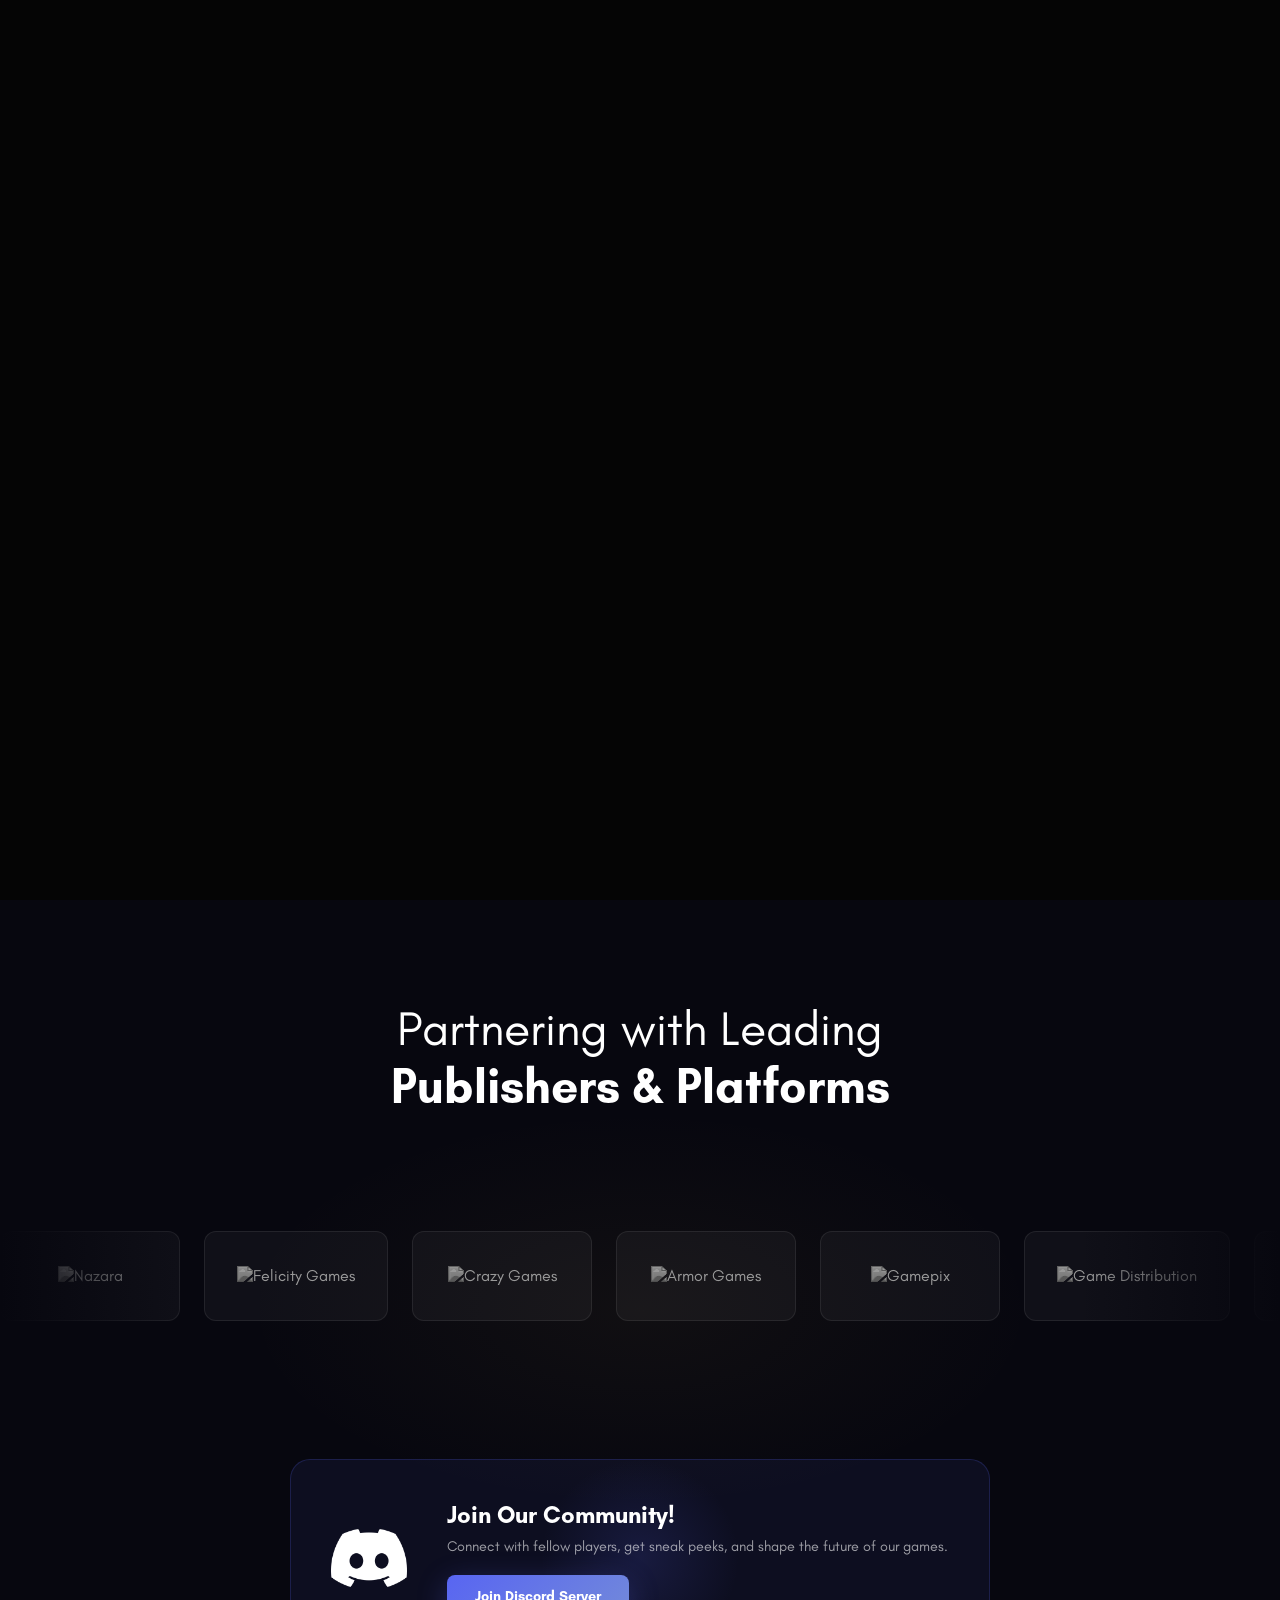
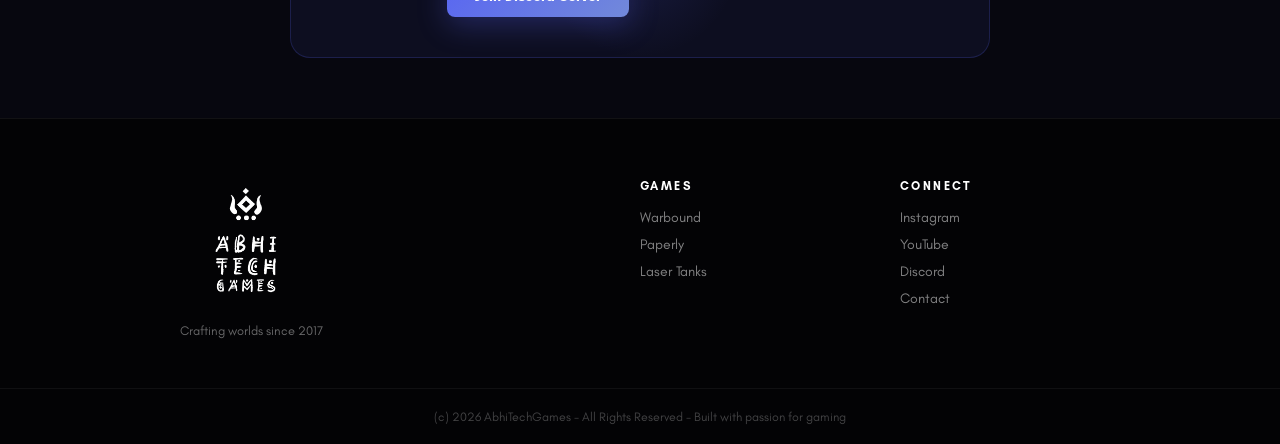
==== commit cc41e4c5: "Update index.html" ====
--- a/index.html
+++ b/index.html
@@ -66,7 +66,7 @@
       <a href="https://discord.gg/yngPVgNZKM" target="_blank" class="social-btn" aria-label="Discord">
         <svg viewBox="0 0 24 24"><path d="M20.317 4.37a19.791 19.791 0 0 0-4.885-1.515.074.074 0 0 0-.079.037c-.21.375-.444.864-.608 1.25a18.27 18.27 0 0 0-5.487 0 12.64 12.64 0 0 0-.617-1.25.077.077 0 0 0-.079-.037A19.736 19.736 0 0 0 3.677 4.37a.07.07 0 0 0-.032.027C.533 9.046-.32 13.58.099 18.057.1 18.08.12 18.1.14 18.11a19.9 19.9 0 0 0 5.993 3.03.078.078 0 0 0 .084-.028 13.864 13.864 0 0 0 1.226-1.994.076.076 0 0 0-.041-.106 13.107 13.107 0 0 1-1.872-.892.077.077 0 0 1-.008-.128 10.2 10.2 0 0 0 .372-.292.074.074 0 0 1 .077-.01c3.928 1.793 8.18 1.793 12.062 0a.074.074 0 0 1 .078.01c.12.098.246.198.373.292a.077.077 0 0 1-.006.127 12.299 12.299 0 0 1-1.873.892.077.077 0 0 0-.041.107c.36.698.772 1.362 1.225 1.993a.076.076 0 0 0 .084.028 19.839 19.839 0 0 0 6.002-3.03.077.077 0 0 0 .032-.054c.5-5.177-.838-9.674-3.549-13.66a.061.061 0 0 0-.031-.03z"/></svg>
       </a>
-      <a href="https://www.linkedin.com/in/abhishek-singh-37421a229/" target="_blank" class="social-btn" aria-label="LinkedIn">
+      <a href="https://www.linkedin.com/in/abhitechgames/" target="_blank" class="social-btn" aria-label="LinkedIn">
         <svg viewBox="0 0 24 24"><path d="M20.447 20.452h-3.554v-5.569c0-1.328-.027-3.037-1.852-3.037-1.853 0-2.136 1.445-2.136 2.939v5.667H9.351V9h3.414v1.561h.046c.477-.9 1.637-1.85 3.37-1.85 3.601 0 4.267 2.37 4.267 5.455v6.286zM5.337 7.433c-1.144 0-2.063-.926-2.063-2.065 0-1.138.92-2.063 2.063-2.063 1.14 0 2.064.925 2.064 2.063 0 1.139-.925 2.065-2.064 2.065zm1.782 13.019H3.555V9h3.564v11.452zM22.225 0H1.771C.792 0 0 .774 0 1.729v20.542C0 23.227.792 24 1.771 24h20.451C23.2 24 24 23.227 24 22.271V1.729C24 .774 23.2 0 22.222 0h.003z"/></svg>
       </a>
     </div>
